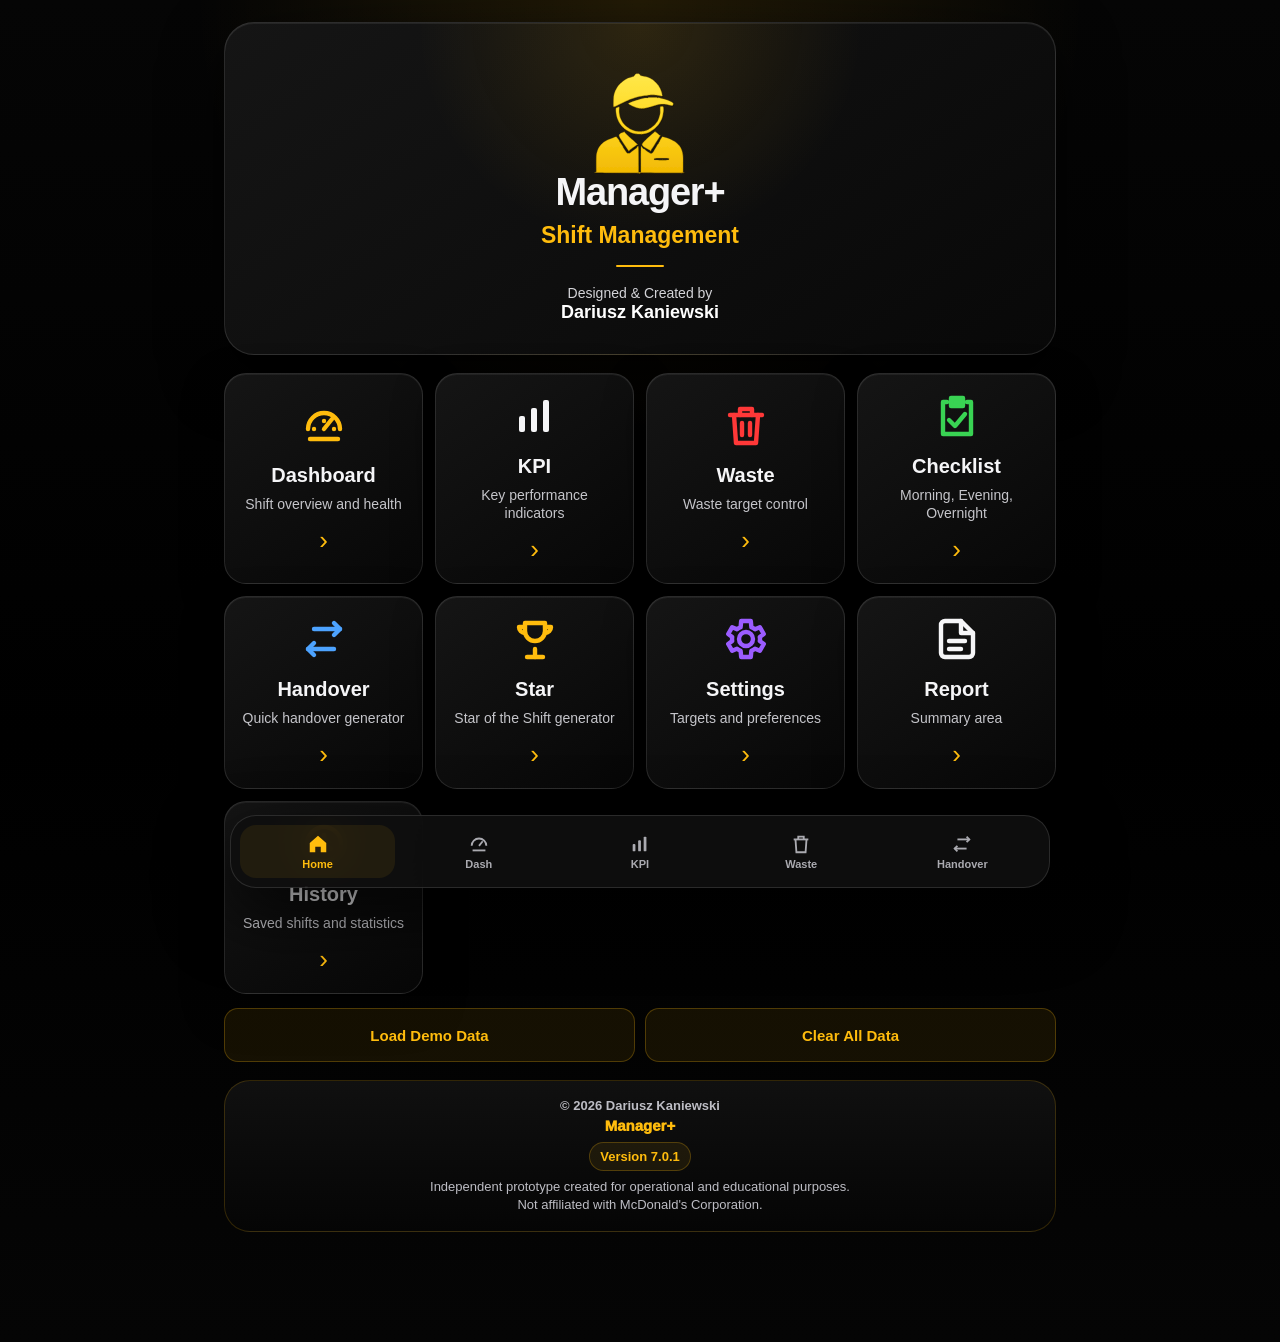
==== index.html @ 77a4e868 "Syntax fixed" ====
<!DOCTYPE html>
<html lang="en">
<head>
<meta charset="UTF-8">
<meta name="viewport" content="width=device-width, initial-scale=1.0, viewport-fit=cover">
<title>Manager+</title>
<style>
:root{
  --bg:#000; --card:#101010; --card2:#171717; --line:#2b2b2e; --text:#f5f5f7; --muted:#aaaab0;
  --yellow:#ffbc0d; --yellow2:#ffd95a; --green:#39d353; --red:#ff3838; --blue:#4da3ff; --purple:#9b5cff; --orange:#ff9f0a;
}
*{box-sizing:border-box}
html{-webkit-text-size-adjust:100%;background:#000}
body{margin:0;color:var(--text);background:radial-gradient(circle at top,rgba(255,188,13,.12),transparent 30%),linear-gradient(180deg,#050505,#000 55%,#050505);font-family:-apple-system,BlinkMacSystemFont,"SF Pro Display","Segoe UI",Arial,sans-serif}
input.navRadio{display:none}
.app{max-width:860px;margin:0 auto;min-height:100vh;padding:14px 14px 110px}
.hero{text-align:center;border:1px solid rgba(255,255,255,.12);background:radial-gradient(circle at top,rgba(255,188,13,.12),transparent 42%),linear-gradient(145deg,#151515,#080808);border-radius:30px;padding:34px 18px 30px;margin:8px 0 18px;box-shadow:0 22px 60px rgba(0,0,0,.72),inset 0 1px 0 rgba(255,255,255,.07)}
.logo{width:132px;height:104px;margin:0 auto 22px;color:var(--yellow);filter:drop-shadow(0 0 30px rgba(255,188,13,.34))}
.logo svg{width:100%;height:100%;display:block}
h1{font-size:38px;line-height:1.02;letter-spacing:-1.2px;margin:0 0 10px}
.subtitle{color:var(--yellow);font-size:23px;font-weight:850;margin-bottom:16px}
.divider{width:48px;height:2px;background:var(--yellow);border-radius:99px;margin:0 auto 18px}
.byline{color:#d4d4d8;font-size:14px;line-height:1.45}.byline strong{display:block;font-size:18px;color:#fff;margin-top:3px}
.tiles{display:grid;grid-template-columns:repeat(2,1fr);gap:12px}
.tile{border:1px solid rgba(255,255,255,.12);background:linear-gradient(145deg,#151515,#070707);border-radius:22px;padding:18px 14px;min-height:160px;display:flex;flex-direction:column;align-items:center;text-align:center;justify-content:center;box-shadow:0 16px 38px rgba(0,0,0,.55),inset 0 1px 0 rgba(255,255,255,.06);cursor:pointer;user-select:none;-webkit-tap-highlight-color:transparent}
.tile:active{transform:scale(.98)}.tile svg{width:48px;height:48px;margin-bottom:15px}.tile h2{margin:0 0 8px;font-size:20px}.tile p{margin:0;color:#c5c5ca;font-size:14px;line-height:1.3}.arrow{color:var(--yellow);font-size:26px;margin-top:12px}
.yellow{color:var(--yellow)}.green{color:var(--green)}.red{color:var(--red)}.blue{color:var(--blue)}.purple{color:var(--purple)}.white{color:#f5f5f7}.orange{color:var(--orange)}
.screen{display:none}.screenCard{border:1px solid rgba(255,255,255,.12);background:linear-gradient(180deg,#101010,#070707);border-radius:26px;padding:18px;box-shadow:0 18px 46px rgba(0,0,0,.58),inset 0 1px 0 rgba(255,255,255,.05);margin-bottom:16px}
.screenTitle{display:flex;align-items:center;gap:12px;margin-bottom:14px}.screenTitle svg{width:32px;height:32px}.screenTitle h2{margin:0;font-size:24px}.backLabel{display:inline-flex;align-items:center;gap:8px;color:var(--yellow);font-weight:900;margin-bottom:14px;cursor:pointer}
.grid{display:grid;grid-template-columns:1fr;gap:10px}
label.fieldLabel{display:block;color:#d7d7dc;font-size:13px;font-weight:750;margin:12px 0 6px}
input[type="text"],input[type="date"],input[type="number"],select,textarea{width:100%;border-radius:15px;border:1px solid #2c2c30;background:#050505;color:#fff;padding:13px;font-size:16px}
textarea{min-height:96px;resize:vertical}
.generateBtn:active,.resetBtn:active{transform:scale(.97);filter:brightness(1.35)}
.generateBtn,.resetBtn{margin-top:12px;border:1px solid rgba(255,188,13,.25);background:rgba(255,188,13,.08);color:var(--yellow);border-radius:14px;padding:12px 14px;font-weight:900;width:100%;font-size:15px}
.kpiBox{display:flex;justify-content:space-between;align-items:center;gap:10px;background:#080808;border:1px solid #28282b;border-radius:16px;padding:13px;margin-top:10px}
.badge{padding:7px 10px;border-radius:999px;font-size:11px;font-weight:900;white-space:nowrap;color:var(--yellow);background:rgba(255,188,13,.09);border:1px solid rgba(255,188,13,.18)}
.statusOK{color:var(--green);background:rgba(57,211,83,.12);border-color:rgba(57,211,83,.25)}
.statusWarn{color:var(--yellow);background:rgba(255,188,13,.10);border-color:rgba(255,188,13,.25)}
.statusBad{color:var(--red);background:rgba(255,56,56,.10);border-color:rgba(255,56,56,.25)}
.healthScore,.progressCard{margin:14px 0;padding:18px;border-radius:22px;background:linear-gradient(145deg,#171717,#070707);border:1px solid rgba(255,188,13,.20);text-align:center}
.healthScore .score,.progressPercent{font-size:44px;font-weight:950;color:var(--yellow);line-height:1}
.healthScore .label{font-size:18px;font-weight:900;margin-top:6px}
.healthGrid{display:grid;grid-template-columns:1fr;gap:8px;margin-top:12px}
.healthItem{display:flex;justify-content:space-between;align-items:center;gap:10px;background:#080808;border:1px solid #28282b;border-radius:16px;padding:12px}
.coachBox,.missingList{margin-top:14px;background:#080808;border:1px solid #28282b;border-radius:18px;padding:14px;color:#d7d7dc;line-height:1.45;white-space:pre-wrap}
.progressBar{height:14px;background:#080808;border:1px solid #28282b;border-radius:999px;overflow:hidden;margin:14px 0}.progressFill{height:100%;width:0%;background:linear-gradient(90deg,var(--yellow),var(--yellow2));border-radius:999px;transition:width .25s}
.taskGroup{margin-top:14px;padding-top:8px;border-top:1px solid #232326}.taskGroup h3{margin:10px 0 8px;font-size:17px;color:var(--yellow)}
.taskCheck{display:flex;align-items:center;gap:10px;background:#080808;border:1px solid #28282b;border-radius:14px;padding:11px;margin:8px 0;color:#fff}.taskCheck input{width:auto;accent-color:var(--yellow);transform:scale(1.08)}
.stationBox{display:grid;grid-template-columns:repeat(2,1fr);gap:8px;margin-top:8px}.check{display:flex;align-items:center;gap:8px;background:#080808;border:1px solid #28282b;border-radius:14px;padding:10px;margin:0;color:#fff;font-size:14px}.check input{width:auto;accent-color:var(--yellow)}
.homeControls{
  margin:14px 0 18px;
  display:grid;
  grid-template-columns:1fr 1fr;
  gap:10px;
}
.homeControls .resetBtn,
.homeControls .generateBtn{
  margin-top:0;
}
@media(max-width:430px){
  .homeControls{grid-template-columns:1fr}
}
.footer{margin-top:18px;padding:20px 16px;border:1px solid rgba(255,188,13,.18);border-radius:26px;background:linear-gradient(180deg,#101010,#050505);color:#bdbdc4;text-align:center;font-size:13px;line-height:1.45}.footer .brand{color:var(--yellow);font-weight:900}.prototype{display:inline-block;margin:8px 0;padding:6px 11px;border-radius:999px;background:rgba(255,188,13,.08);border:1px solid rgba(255,188,13,.24);color:var(--yellow);font-weight:900}
.bottomNav{position:fixed;left:50%;bottom:12px;transform:translateX(-50%);width:min(820px,calc(100% - 20px));background:rgba(15,15,15,.9);border:1px solid rgba(255,255,255,.12);border-radius:26px;padding:9px;backdrop-filter:blur(18px);-webkit-backdrop-filter:blur(18px);box-shadow:0 24px 70px rgba(0,0,0,.75);display:grid;grid-template-columns:repeat(5,1fr);gap:6px;z-index:50}
.navItem{text-align:center;color:#aaaab0;font-size:11px;font-weight:800;border-radius:16px;padding:8px 4px;cursor:pointer;-webkit-tap-highlight-color:transparent}.navItem svg{width:22px;height:22px;display:block;margin:0 auto 3px}
#home:checked ~ .app #homeScreen,#dash:checked ~ .app #dashboardScreen,#kpi:checked ~ .app #kpiScreen,#waste:checked ~ .app #wasteScreen,#checklist:checked ~ .app #checklistScreen,#handover:checked ~ .app #handoverScreen,#star:checked ~ .app #starScreen,#settings:checked ~ .app #settingsScreen,#report:checked ~ .app #reportScreen,#history:checked ~ .app #historyScreen{display:block}
#home:checked ~ .bottomNav label[for="home"],#dash:checked ~ .bottomNav label[for="dash"],#kpi:checked ~ .bottomNav label[for="kpi"],#waste:checked ~ .bottomNav label[for="waste"],#handover:checked ~ .bottomNav label[for="handover"]{color:var(--yellow);background:rgba(255,188,13,.08)}
@media(min-width:680px){.tiles{grid-template-columns:repeat(4,1fr)}.grid{grid-template-columns:repeat(2,1fr)}}
@media(max-width:430px){h1{font-size:34px}.logo{width:118px;height:94px}.subtitle{font-size:21px}.tile{min-height:154px}.stationBox{grid-template-columns:1fr}}

.homeControls{
  position:relative;
  z-index:9999;
  pointer-events:auto;
}
.homeControls button{
  position:relative;
  z-index:10000;
  pointer-events:auto;
  min-height:54px;
  touch-action:manipulation;
  -webkit-tap-highlight-color:rgba(255,188,13,.25);
  user-select:none;
  -webkit-user-select:none;
}
.touchFlash{
  transform:scale(.96)!important;
  filter:brightness(1.55)!important;
}


/* Manager+ v7.0.1 polish */
.footer .brand{
  display:inline-block;
  margin-top:4px;
  font-size:15px;
  color:var(--yellow);
  font-weight:950;
}
#shift_date{
  max-width:100%;
  min-width:0;
  width:100%;
  -webkit-appearance:none;
  appearance:none;
  letter-spacing:.2px;
}


/* Manager+ home logo: sharp iPhone/Safari version */
.logo.managerLogo{
  width:218px;
  height:136px;
  margin:0 auto -20px;
  color:var(--yellow);
  filter:none !important;
  -webkit-filter:none !important;
  overflow:visible;
}
.logo.managerLogo img{
  width:100%;
  height:100%;
  display:block;
  object-fit:contain;
  transform:none !important;
  -webkit-transform:none !important;
  filter:none !important;
  -webkit-filter:none !important;
  image-rendering:auto;
}
@media(max-width:430px){
  .logo.managerLogo{
    width:198px;
    height:124px;
    margin-bottom:-18px;
  }
}


/* Manager+ footer/byline spacing fix - only visual spacing changes */
.byline{
  line-height:1.18;
}
.byline strong{
  margin-top:1px;
}
.footer{
  padding:16px 16px 18px;
  line-height:1.32;
}
.footer .brand{
  margin-top:2px;
  margin-bottom:0;
}
.prototype{
  margin:6px 0 7px;
  padding:5px 10px;
}


.toastMsg{
position:fixed;left:50%;bottom:95px;transform:translateX(-50%);
background:linear-gradient(180deg,#151515,#080808);
border:1px solid rgba(255,188,13,.25);
color:#fff;padding:12px 18px;border-radius:14px;
z-index:99999;font-weight:800;
box-shadow:0 18px 40px rgba(0,0,0,.6);
opacity:0;transition:.25s;
pointer-events:none;
}
.toastMsg.show{opacity:1}


/* Manager+ v6.0 configurable restaurant profile and checklist tasks */
.settingsSection{
  margin-top:16px;
  padding-top:12px;
  border-top:1px solid #232326;
}
.settingsSection h3{
  margin:8px 0 12px;
  color:var(--yellow);
  font-size:18px;
}
.taskEditorGroup{
  margin-top:14px;
  background:#080808;
  border:1px solid #28282b;
  border-radius:18px;
  padding:14px;
}
.taskEditorGroup h4{
  margin:0 0 10px;
  color:#fff;
  font-size:16px;
}
.customTaskRow{
  display:flex;
  align-items:center;
  justify-content:space-between;
  gap:10px;
  padding:9px 0;
  border-bottom:1px solid #202024;
  color:#d7d7dc;
  font-size:14px;
}
.customTaskRow:last-child{
  border-bottom:0;
}
.deleteTaskBtn{
  width:auto;
  margin:0;
  padding:7px 10px;
  border-radius:10px;
  border:1px solid rgba(255,56,56,.25);
  background:rgba(255,56,56,.08);
  color:var(--red);
  font-weight:900;
  font-size:12px;
}
.addTaskBox{
  display:grid;
  grid-template-columns:1fr auto;
  gap:8px;
  margin-top:10px;
}
.addTaskBox input{
  min-width:0;
}
.addTaskBox button{
  width:auto;
  margin-top:0;
  white-space:nowrap;
}
@media(max-width:430px){
  .addTaskBox{grid-template-columns:1fr}
  .addTaskBox button{width:100%}
}


/* Manager+ v7.0 History module */
.historyStats{display:grid;grid-template-columns:repeat(2,1fr);gap:10px;margin:12px 0 14px}
.historyStat{background:#080808;border:1px solid #28282b;border-radius:16px;padding:13px}
.historyStat small{display:block;color:var(--muted);font-size:12px;font-weight:800;margin-bottom:5px}
.historyStat strong{color:var(--yellow);font-size:22px;line-height:1}
.historyRecord{background:#080808;border:1px solid #28282b;border-radius:18px;padding:14px;margin:10px 0}
.historyRecordTitle{font-weight:950;color:#fff}
.historyRecordMeta{color:var(--muted);font-size:13px;line-height:1.35;margin-top:4px}
.historyActions{display:grid;grid-template-columns:1fr 1fr;gap:8px;margin-top:10px}
.historyActions button{margin-top:0}
.historyReportBox{margin-top:10px;display:none}
.historyReportBox textarea{min-height:280px}
@media(max-width:430px){.historyStats{grid-template-columns:1fr}.historyActions{grid-template-columns:1fr}}

</style>

<link rel="manifest" href="manifest.json">
<link rel="apple-touch-icon" href="apple-touch-icon.png">
<link rel="icon" type="image/png" sizes="32x32" href="favicon-32x32.png">
<link rel="icon" type="image/png" sizes="16x16" href="favicon-16x16.png">
<link rel="shortcut icon" href="favicon.ico">

<meta name="theme-color" content="#000000">
<meta name="apple-mobile-web-app-capable" content="yes">
<meta name="apple-mobile-web-app-status-bar-style" content="black-translucent">
<meta name="apple-mobile-web-app-title" content="Manager+">
<meta name="application-name" content="Manager+">
<meta name="msapplication-TileColor" content="#000000">
<meta name="msapplication-TileImage" content="icon-192.png">

</head>
<body>
<input class="navRadio" type="radio" name="screen" id="home" checked>
<input class="navRadio" type="radio" name="screen" id="dash">
<input class="navRadio" type="radio" name="screen" id="kpi">
<input class="navRadio" type="radio" name="screen" id="waste">
<input class="navRadio" type="radio" name="screen" id="checklist">
<input class="navRadio" type="radio" name="screen" id="handover">
<input class="navRadio" type="radio" name="screen" id="star">
<input class="navRadio" type="radio" name="screen" id="settings">
<input class="navRadio" type="radio" name="screen" id="report">
<input class="navRadio" type="radio" name="screen" id="history">

<div class="app">
<section id="homeScreen" class="screen">
<header class="hero">
<div class="logo managerLogo">
  <img src="manager-icon.svg?v=5" alt="Manager+ icon">
</div>
<h1>Manager+</h1><div class="subtitle">Shift Management</div><div class="divider"></div><div class="byline">Designed & Created by <strong>Dariusz Kaniewski</strong></div>
</header>
<main class="tiles">
<label class="tile" for="dash"><svg class="yellow" viewBox="0 0 24 24" fill="none" stroke="currentColor" stroke-width="2.2" stroke-linecap="round" stroke-linejoin="round"><path d="M4 14a8 8 0 0 1 16 0"/><path d="M12 14l4-5"/><path d="M5 19h14"/><path d="M7 14h.01"/><path d="M12 10h.01"/><path d="M17 14h.01"/></svg><h2>Dashboard</h2><p>Shift overview and health</p><div class="arrow">›</div></label>
<label class="tile" for="kpi"><svg class="white" viewBox="0 0 24 24" fill="currentColor"><rect x="4" y="12" width="3" height="8" rx="1"/><rect x="10" y="8" width="3" height="12" rx="1"/><rect x="16" y="4" width="3" height="16" rx="1"/></svg><h2>KPI</h2><p>Key performance indicators</p><div class="arrow">›</div></label>
<label class="tile" for="waste"><svg class="red" viewBox="0 0 24 24" fill="none" stroke="currentColor" stroke-width="2.2" stroke-linecap="round" stroke-linejoin="round"><path d="M4 7h16"/><path d="M10 11v6"/><path d="M14 11v6"/><path d="M6 7l1 14h10l1-14"/><path d="M9 7V4h6v3"/></svg><h2>Waste</h2><p>Waste target control</p><div class="arrow">›</div></label>
<label class="tile" for="checklist"><svg class="green" viewBox="0 0 24 24" fill="none" stroke="currentColor" stroke-width="2.2" stroke-linecap="round" stroke-linejoin="round"><path d="M9 5h6"/><path d="M9 3h6v4H9z"/><path d="M7 5H5v16h14V5h-2"/><path d="M8 14l3 3 5-6"/></svg><h2>Checklist</h2><p>Morning, Evening, Overnight</p><div class="arrow">›</div></label>
<label class="tile" for="handover"><svg class="blue" viewBox="0 0 24 24" fill="none" stroke="currentColor" stroke-width="2.2" stroke-linecap="round" stroke-linejoin="round"><path d="M7 7h13"/><path d="M17 4l3 3-3 3"/><path d="M17 17H4"/><path d="M7 14l-3 3 3 3"/></svg><h2>Handover</h2><p>Quick handover generator</p><div class="arrow">›</div></label>
<label class="tile" for="star"><svg class="yellow" viewBox="0 0 24 24" fill="none" stroke="currentColor" stroke-width="2.2" stroke-linecap="round" stroke-linejoin="round"><path d="M8 21h8"/><path d="M12 17v4"/><path d="M7 4h10v4a5 5 0 0 1-10 0z"/><path d="M7 6H4a3 3 0 0 0 3 3"/><path d="M17 6h3a3 3 0 0 1-3 3"/></svg><h2>Star</h2><p>Star of the Shift generator</p><div class="arrow">›</div></label>
<label class="tile" for="settings"><svg class="purple" viewBox="0 0 24 24" fill="none" stroke="currentColor" stroke-width="2.2" stroke-linecap="round" stroke-linejoin="round"><circle cx="12" cy="12" r="3.5"/><path d="M19 12a7 7 0 0 0-.1-1l2-1.5-2-3.4-2.4 1a7 7 0 0 0-1.8-1L14.4 3h-4.8l-.3 3.1a7 7 0 0 0-1.8 1l-2.4-1-2 3.4 2 1.5a7 7 0 0 0 0 2l-2 1.5 2 3.4 2.4-1a7 7 0 0 0 1.8 1l.3 3.1h4.8l.3-3.1a7 7 0 0 0 1.8-1l2.4 1 2-3.4-2-1.5c.1-.3.1-.7.1-1z"/></svg><h2>Settings</h2><p>Targets and preferences</p><div class="arrow">›</div></label>
<label class="tile" for="report"><svg class="white" viewBox="0 0 24 24" fill="none" stroke="currentColor" stroke-width="2.2" stroke-linecap="round" stroke-linejoin="round"><path d="M14 3H6a2 2 0 0 0-2 2v14a2 2 0 0 0 2 2h12a2 2 0 0 0 2-2V9z"/><path d="M14 3v6h6"/><path d="M8 13h8"/><path d="M8 17h6"/></svg><h2>Report</h2><p>Summary area</p><div class="arrow">›</div></label><label class="tile" for="history"><svg class="orange" viewBox="0 0 24 24" fill="none" stroke="currentColor" stroke-width="2.2" stroke-linecap="round" stroke-linejoin="round"><circle cx="12" cy="12" r="8.5"/><path d="M12 7.5v5l3.5 2"/></svg><h2>History</h2><p>Saved shifts and statistics</p><div class="arrow">›</div></label>
</main>
<div class="homeControls">
  <button id="btnLoadDemo" class="generateBtn" type="button" onclick="amTouchLoadDemo(this)" ontouchend="amTouchLoadDemo(this); return false;">Load Demo Data</button>
  <button id="btnClearData" class="resetBtn" type="button" onclick="amTouchClearData(this)" ontouchend="amTouchClearData(this); return false;">Clear All Data</button>
</div>
<div id="homeActionStatus" class="coachBox" style="display:none;margin-top:0"></div>
<footer class="footer">
<strong>© 2026 Dariusz Kaniewski</strong><br>
<span class="brand">Manager+</span><br>
<span class="prototype">Version 7.0.1</span><br>
Independent prototype created for operational and educational purposes.<br>
Not affiliated with McDonald's Corporation.
</footer>
</section>

<section id="dashboardScreen" class="screen"><label class="backLabel" for="home">‹ Home</label><div class="screenCard"><div class="screenTitle"><svg class="yellow" viewBox="0 0 24 24" fill="none" stroke="currentColor" stroke-width="2.2" stroke-linecap="round" stroke-linejoin="round"><path d="M4 14a8 8 0 0 1 16 0"/><path d="M12 14l4-5"/><path d="M5 19h14"/><path d="M7 14h.01"/><path d="M12 10h.01"/><path d="M17 14h.01"/></svg><h2>Dashboard</h2></div><div class="grid"><div><label class="fieldLabel">Date</label><input id="shift_date" type="text" placeholder="dd/mm/yyyy" inputmode="numeric" maxlength="10" autocomplete="off"></div><div><label class="fieldLabel">Manager</label><input id="manager_name" type="text" placeholder="Manager name"></div><div><label class="fieldLabel">Shift</label><select id="shift_type"><option>Morning</option><option>Evening</option><option selected>Overnight</option></select></div></div><button class="generateBtn" onclick="calculateKPIHealth()" type="button">Calculate Shift Health</button><div id="shift_health_output" class="healthScore"><div class="score">--</div><div class="label">Enter KPI data and calculate</div></div><div id="kpi_health_grid" class="healthGrid"></div><div id="kpi_coach_output" class="coachBox">KPI coaching tips will appear here after calculation.</div>
<div id="shift_score_card" class="healthScore">
<div class="score">--</div>
<div class="label">Shift Score</div>
</div>
<div id="ai_coach_card" class="coachBox">Smart AI Coach recommendations will appear here after calculating Shift Health.</div>
</div></section>

<section id="kpiScreen" class="screen"><label class="backLabel" for="home">‹ Home</label><div class="screenCard"><div class="screenTitle"><svg class="white" viewBox="0 0 24 24" fill="currentColor"><rect x="4" y="12" width="3" height="8" rx="1"/><rect x="10" y="8" width="3" height="12" rx="1"/><rect x="16" y="4" width="3" height="16" rx="1"/></svg><h2>KPI</h2></div><div class="grid"><div><label class="fieldLabel">Sales €</label><input id="sales" type="number" step="0.01"></div><div><label class="fieldLabel">Guests</label><input id="guests" type="number"></div><div><label class="fieldLabel">OEPE sec / target 110</label><input id="oepe" type="number"></div><div><label class="fieldLabel">KVS sec / target 55</label><input id="kvs" type="number"></div><div><label class="fieldLabel">R2P sec / target 80</label><input id="r2p" type="number"></div><div><label class="fieldLabel">McDelivery sec / target 150</label><input id="mcdelivery" type="number"></div><div><label class="fieldLabel">Labour %</label><input id="labour" type="number" step="0.01"></div><div><label class="fieldLabel">CSAT %</label><input id="csat" type="number" step="0.01"></div></div></div></section>

<section id="wasteScreen" class="screen"><label class="backLabel" for="home">‹ Home</label><div class="screenCard"><div class="screenTitle"><svg class="red" viewBox="0 0 24 24" fill="none" stroke="currentColor" stroke-width="2.2" stroke-linecap="round" stroke-linejoin="round"><path d="M4 7h16"/><path d="M10 11v6"/><path d="M14 11v6"/><path d="M6 7l1 14h10l1-14"/><path d="M9 7V4h6v3"/></svg><h2>Waste</h2></div><div class="grid"><div><label class="fieldLabel">Raw Waste % / target 0.25%</label><input id="raw_waste" type="number" step="0.01"></div><div><label class="fieldLabel">Full Waste % / target 0.20%</label><input id="full_waste" type="number" step="0.01"></div><div><label class="fieldLabel">Promo % / target 0.05%</label><input id="promo_waste" type="number" step="0.01"></div><div><label class="fieldLabel">Crew Meals % / target 0.50%</label><input id="crew_meals" type="number" step="0.01"></div><div><label class="fieldLabel">Non-Recipe % / target 0.90%</label><input id="non_recipe" type="number" step="0.01"></div></div></div></section>

<section id="checklistScreen" class="screen"><label class="backLabel" for="home">‹ Home</label><div class="screenCard"><div class="screenTitle"><svg class="green" viewBox="0 0 24 24" fill="none" stroke="currentColor" stroke-width="2.2" stroke-linecap="round" stroke-linejoin="round"><path d="M9 5h6"/><path d="M9 3h6v4H9z"/><path d="M7 5H5v16h14V5h-2"/><path d="M8 14l3 3 5-6"/></svg><h2>Shift Checklist</h2></div><h3 id="checklist_dynamic_title" style="color:var(--yellow);margin:8px 0 12px">Overnight Checklist</h3><input type="hidden" id="checklist_shift" value="Overnight"><div class="progressCard"><div class="progressPercent" id="checklist_percent">0%</div><div id="checklist_title">Shift Completion</div><div class="progressBar"><div class="progressFill" id="checklist_fill"></div></div><small id="checklist_count">0 / 0 tasks completed</small></div><div id="dynamic_checklist"></div><div class="missingList" id="checklist_missing">Missing tasks will appear here.</div></div></section>

<section id="handoverScreen" class="screen"><label class="backLabel" for="home">‹ Home</label><div class="screenCard"><div class="screenTitle"><svg class="blue" viewBox="0 0 24 24" fill="none" stroke="currentColor" stroke-width="2.2" stroke-linecap="round" stroke-linejoin="round"><path d="M7 7h13"/><path d="M17 4l3 3-3 3"/><path d="M17 17H4"/><path d="M7 14l-3 3 3 3"/></svg><h2>Quick Handover</h2></div>
<label class="fieldLabel">Shift Handover Items</label>
<p style="color:var(--muted);line-height:1.45;margin-top:0">These items come from the current shift checklist and your Settings configuration.</p>
<div id="dynamic_handover_items" class="stationBox"></div>
<label class="fieldLabel">Optional Notes</label><textarea id="handover_optional" placeholder="Optional notes"></textarea>
<button class="generateBtn" onclick="generateHandover()">Generate Quick Handover</button>
<button class="generateBtn" onclick="copyTextarea('handover_output')">Copy Handover</button>
<label class="fieldLabel">Generated Handover</label><textarea id="handover_output" placeholder="Generated handover will appear here."></textarea></div></section>

<section id="starScreen" class="screen"><label class="backLabel" for="home">‹ Home</label><div class="screenCard"><div class="screenTitle"><svg class="yellow" viewBox="0 0 24 24" fill="none" stroke="currentColor" stroke-width="2.2" stroke-linecap="round" stroke-linejoin="round"><path d="M8 21h8"/><path d="M12 17v4"/><path d="M7 4h10v4a5 5 0 0 1-10 0z"/><path d="M7 6H4a3 3 0 0 0 3 3"/><path d="M17 6h3a3 3 0 0 1-3 3"/></svg><h2>Star of the Shift</h2></div><div class="grid"><div><label class="fieldLabel">Name</label><input id="star_name" type="text" placeholder="e.g. Troy"></div><div><label class="fieldLabel">Tone</label><select id="star_tone"><option>Professional</option><option>Warm</option><option>Short</option><option>Very positive</option></select></div><div><label class="fieldLabel">Shift Type</label><select id="star_shift_type"><option>Overnight</option><option>Morning</option><option>Breakfast</option><option>Day Shift</option><option>Evening</option></select></div><div><label class="fieldLabel">Feedback Length</label><select id="star_length"><option>Standard</option><option>Short</option><option>Detailed</option></select></div></div><label class="fieldLabel">Stations / Areas</label><div class="stationBox"><label class="check"><input id="st_kitchen" type="checkbox"> Kitchen</label><label class="check"><input id="st_dt1" type="checkbox"> DT Window 1</label><label class="check"><input id="st_dt2" type="checkbox"> DT Window 2</label><label class="check"><input id="st_mcdelivery" type="checkbox"> McDelivery</label><label class="check"><input id="st_lobby" type="checkbox"> Lobby</label><label class="check"><input id="st_beverage" type="checkbox"> Beverage</label><label class="check"><input id="st_stock" type="checkbox"> Stock Up</label><label class="check"><input id="st_breakfast" type="checkbox"> Breakfast</label></div><label class="fieldLabel">Strengths</label><div class="stationBox"><label class="check"><input id="str_teamwork" type="checkbox"> Teamwork</label><label class="check"><input id="str_cleanliness" type="checkbox"> Cleanliness</label><label class="check"><input id="str_speed" type="checkbox"> Speed</label><label class="check"><input id="str_customer" type="checkbox"> Customer Service</label><label class="check"><input id="str_stock" type="checkbox"> Stock Up</label><label class="check"><input id="str_initiative" type="checkbox"> Initiative</label></div><label class="fieldLabel">What did they do well?</label><textarea id="star_notes" placeholder="Optional notes"></textarea><button class="generateBtn" onclick="generateStarFeedback()">Generate Star of the Shift</button><button class="generateBtn" onclick="copyTextarea('star_output')">Copy Star of the Shift</button><label class="fieldLabel">Generated text</label><textarea id="star_output" placeholder="Generated feedback will appear here."></textarea></div></section>

<section id="settingsScreen" class="screen"><label class="backLabel" for="home">‹ Home</label><div class="screenCard"><div class="screenTitle"><svg class="purple" viewBox="0 0 24 24" fill="none" stroke="currentColor" stroke-width="2.2" stroke-linecap="round" stroke-linejoin="round"><circle cx="12" cy="12" r="3.5"/><path d="M19 12a7 7 0 0 0-.1-1l2-1.5-2-3.4-2.4 1a7 7 0 0 0-1.8-1L14.4 3h-4.8l-.3 3.1a7 7 0 0 0-1.8 1l-2.4-1-2 3.4 2 1.5a7 7 0 0 0 0 2l-2 1.5 2 3.4 2.4-1a7 7 0 0 0 1.8 1l.3 3.1h4.8l.3-3.1a7 7 0 0 0 1.8-1l2.4 1 2-3.4-2-1.5c.1-.3.1-.7.1-1z"/></svg><h2>Settings</h2></div>

<div class="settingsSection">
<h3>Restaurant Profile</h3>
<div class="grid">
<div><label class="fieldLabel">Restaurant Name</label><input id="restaurant_name" type="text" placeholder="e.g. Kylemore Road"></div>
<div><label class="fieldLabel">Default Manager Name</label><input id="default_manager_name" type="text" placeholder="e.g. Dariusz Kaniewski"></div>
</div>
</div>

<div class="settingsSection">
<h3>KPI Targets</h3>
<div class="grid"><div><label class="fieldLabel">OEPE target sec</label><input id="target_oepe" type="number" value="110"></div><div><label class="fieldLabel">KVS target sec</label><input id="target_kvs" type="number" value="55"></div><div><label class="fieldLabel">R2P target sec</label><input id="target_r2p" type="number" value="80"></div><div><label class="fieldLabel">McDelivery target sec</label><input id="target_mcdelivery" type="number" value="150"></div><div><label class="fieldLabel">Raw Waste target %</label><input id="target_raw" type="number" step="0.01" value="0.25"></div><div><label class="fieldLabel">Full Waste target %</label><input id="target_full" type="number" step="0.01" value="0.20"></div><div><label class="fieldLabel">Crew Meals target %</label><input id="target_crew" type="number" step="0.01" value="0.50"></div><div><label class="fieldLabel">Non-Recipe target %</label><input id="target_nonrecipe" type="number" step="0.01" value="0.90"></div></div>
</div>

<div class="settingsSection">
<h3>Shift Tasks</h3>
<p style="color:var(--muted);line-height:1.45;margin-top:0">Add or delete checklist tasks for Morning, Evening and Overnight. These tasks are used directly in the Checklist screen.</p>
<div id="shift_task_editor"></div>
<button class="resetBtn" type="button" onclick="restoreDefaultShiftTasks()">Restore Default Tasks</button>
<button class="generateBtn" type="button" onclick="saveManagerPlusConfiguration()">Save Configuration</button>
<button class="generateBtn" type="button" onclick="exportManagerPlusConfiguration()">Save Configuration to File</button>
<button class="generateBtn" type="button" onclick="document.getElementById('managerplus_config_file').click()">Load Configuration from File</button>
<input id="managerplus_config_file" type="file" accept="application/json,.json" style="display:none" onchange="importManagerPlusConfigurationFile(event)">
</div>

</div></section>

<section id="reportScreen" class="screen"><label class="backLabel" for="home">‹ Home</label><div class="screenCard"><div class="screenTitle"><svg class="white" viewBox="0 0 24 24" fill="none" stroke="currentColor" stroke-width="2.2" stroke-linecap="round" stroke-linejoin="round"><path d="M14 3H6a2 2 0 0 0-2 2v14a2 2 0 0 0 2 2h12a2 2 0 0 0 2-2V9z"/><path d="M14 3v6h6"/><path d="M8 13h8"/><path d="M8 17h6"/></svg><h2>Full Shift Report</h2></div>
<p style="color:var(--muted);line-height:1.45">Generate a full shift summary from Dashboard, KPI, Waste, Checklist, Handover and Star of the Shift.</p>
<button class="generateBtn" onclick="generateFullShiftReport()">Generate Full Shift Report</button>
<button class="generateBtn" onclick="saveShiftToHistory()">Save Shift to History</button>
<button class="generateBtn" onclick="copyFullShiftReport()">Copy Report</button>
<label class="fieldLabel">Generated Report</label>
<textarea id="full_shift_report" style="min-height:360px" placeholder="Generated report will appear here."></textarea>
</div></section>

<section id="historyScreen" class="screen"><label class="backLabel" for="home">‹ Home</label><div class="screenCard"><div class="screenTitle"><svg class="orange" viewBox="0 0 24 24" fill="none" stroke="currentColor" stroke-width="2.2" stroke-linecap="round" stroke-linejoin="round"><circle cx="12" cy="12" r="8.5"/><path d="M12 7.5v5l3.5 2"/></svg><h2>History</h2></div><p style="color:var(--muted);line-height:1.45">Save completed shifts, review previous reports and compare basic performance over time.</p><div id="history_stats" class="historyStats"></div><button class="generateBtn" type="button" onclick="saveShiftToHistory()">Save Current Shift</button><button class="generateBtn" type="button" onclick="exportHistoryToFile()">Export History to File</button><button class="generateBtn" type="button" onclick="document.getElementById('managerplus_history_file').click()">Load History from File</button><input id="managerplus_history_file" type="file" accept="application/json,.json" style="display:none" onchange="importHistoryFromFile(event)"><button class="resetBtn" type="button" onclick="clearShiftHistory()">Clear History</button><label class="fieldLabel">Saved Shifts</label><div id="history_list" class="coachBox">No saved shifts yet.</div></div></section>
</div>

<nav class="bottomNav"><label class="navItem" for="home"><svg viewBox="0 0 24 24" fill="currentColor"><path d="M3 11l9-8 9 8v10h-6v-6H9v6H3z"/></svg>Home</label><label class="navItem" for="dash"><svg viewBox="0 0 24 24" fill="none" stroke="currentColor" stroke-width="2"><path d="M4 14a8 8 0 0 1 16 0"/><path d="M12 14l4-5"/><path d="M5 19h14"/></svg>Dash</label><label class="navItem" for="kpi"><svg viewBox="0 0 24 24" fill="currentColor"><rect x="4" y="12" width="3" height="8" rx="1"/><rect x="10" y="8" width="3" height="12" rx="1"/><rect x="16" y="4" width="3" height="16" rx="1"/></svg>KPI</label><label class="navItem" for="waste"><svg viewBox="0 0 24 24" fill="none" stroke="currentColor" stroke-width="2"><path d="M4 7h16"/><path d="M6 7l1 14h10l1-14"/><path d="M9 7V4h6v3"/></svg>Waste</label><label class="navItem" for="handover"><svg viewBox="0 0 24 24" fill="none" stroke="currentColor" stroke-width="2"><path d="M7 7h13"/><path d="M17 4l3 3-3 3"/><path d="M17 17H4"/><path d="M7 14l-3 3 3 3"/></svg>Handover</label></nav>

<script>
const SAVE_KEY='assistant_manager_mcd_v40';
const checklistData={
  Morning:{
    "Opening / Breakfast":["Breakfast area ready","Coffee machine ready","Egg cooker ready","Muffins ready","Breakfast stock up complete"],
    "Food Safety":["Food Safety Walk complete","Temperature checks complete","Date dot check complete","Delivery checked"],
    "Service":["Lobby open and clean","Customer toilets checked","DT ready","Lunch transition planned"],
    "Handover":["Issues from overnight reviewed","Manager communication updated"]
  },
  Evening:{
    "Pre-Rush":["Dinner rush preparation complete","Break plan ready","Stock up complete","Deployment checked"],
    "Operations":["Waste monitored","DT flow checked","Kitchen positioning checked","McDelivery area organised"],
    "Cleaning":["Lobby cleaning plan complete","Customer toilets checked","Beverage area stocked","Fries station ready"],
    "Handover to Overnight":["Maintenance issues communicated","Waste notes communicated","Staffing notes communicated","Overnight priorities prepared"]
  },
  Overnight:{
    "Food Safety":["Food Safety Walk complete","Temperature checks complete","DFS complete","Waste entered","Date dot check complete"],
    "Equipment":["Coffee machine cleaned","Beverage area cleaned","Dishwasher checked","Ice machine checked","Grills / Fryers checked"],
    "Security & Cash":["Back door locked","DT windows locked","Safe count complete","Tills checked"],
    "Breakfast":["Breakfast prepared","Egg cooker ready","Muffins ready","Breakfast stock up complete"],
    "Close / Open":["Kiosks restarted","Lobby ready","Kitchen ready","Stock up complete","Shift handover complete"]
  }
};
function q(id){return document.getElementById(id)}
function safeId(s){return s.toLowerCase().replace(/[^a-z0-9]+/g,'_').replace(/^_|_$/g,'')}
function renderShiftChecklist(){
  const shift = q('shift_type')?.value || q('checklist_shift')?.value || 'Overnight';
  if(q('checklist_shift')) q('checklist_shift').value = shift;

  const box=q('dynamic_checklist');
  if(!box)return;

  let html='';
  const groups=checklistData[shift] || checklistData['Overnight'];

  Object.keys(groups).forEach(group=>{
    html += `<div class="taskGroup"><h3>${group}</h3>`;
    groups[group].forEach(task=>{
      const id='cl_'+safeId(shift+'_'+group+'_'+task);
      html += `<label class="taskCheck"><input id="${id}" type="checkbox" data-checklist-task="${task}"> ${task}</label>`;
    });
    html += '</div>';
  });

  box.innerHTML=html;
  loadData();

  document.querySelectorAll('input[data-checklist-task]').forEach(el=>{
    el.addEventListener('change',()=>{saveData();calculateChecklistCompletion();});
  });

  calculateChecklistCompletion();
}
function calculateChecklistCompletion(){
  const tasks=[...document.querySelectorAll('input[data-checklist-task]')];
  const done=tasks.filter(t=>t.checked).length;
  const total=tasks.length||1;
  const percent=Math.round(done/total*100);
  if(q('checklist_percent'))q('checklist_percent').textContent=percent+'%';
  if(q('checklist_fill'))q('checklist_fill').style.width=percent+'%';
  if(q('checklist_count'))q('checklist_count').textContent=done+' / '+total+' tasks completed';
  const shift=q('shift_type')?.value || q('checklist_shift')?.value || 'Shift';
  if(q('checklist_title'))q('checklist_title').textContent=shift+' Completion'; if(q('checklist_dynamic_title'))q('checklist_dynamic_title').textContent=shift+' Checklist';
  const missing=tasks.filter(t=>!t.checked).map(t=>t.getAttribute('data-checklist-task'));
  let msg=percent===100?'✅ '+shift+' checklist complete. Shift is ready for handover.':'Missing:\\n- '+missing.join('\\n- ');
  if(missing.includes('Waste entered'))msg+='\\n\\n⚠️ Warning: Waste has not been entered yet.';
  if(missing.includes('Breakfast prepared'))msg+='\\n⚠️ Warning: Breakfast preparation is not complete.';
  if(missing.includes('Food Safety Walk complete'))msg+='\\n⚠️ Warning: Food Safety Walk is not complete.';
  if(missing.includes('Back door locked'))msg+='\\n⚠️ Warning: Back Door lock check is missing.';
  if(missing.includes('Safe count complete'))msg+='\\n⚠️ Warning: Safe Count is not complete.';
  if(q('checklist_missing'))q('checklist_missing').textContent=msg;
}
function amNumber(id){const v=parseFloat(String(q(id)?.value||'').replace(',','.'));return isNaN(v)?null:v}
function amTarget(id,f){const v=amNumber(id);return v===null?f:v}
function calculateKPIHealth(){
  const targets={oepe:amTarget('target_oepe',110),kvs:amTarget('target_kvs',55),r2p:amTarget('target_r2p',80),mcdelivery:amTarget('target_mcdelivery',150),raw_waste:amTarget('target_raw',0.25),full_waste:amTarget('target_full',0.20),crew_meals:amTarget('target_crew',0.50),non_recipe:amTarget('target_nonrecipe',0.90)};
  const items=[['oepe','OEPE',' sec',targets.oepe],['kvs','KVS',' sec',targets.kvs],['r2p','R2P',' sec',targets.r2p],['mcdelivery','McDelivery',' sec',targets.mcdelivery],['raw_waste','Raw Waste','%',targets.raw_waste],['full_waste','Full Waste','%',targets.full_waste],['crew_meals','Crew Meals','%',targets.crew_meals],['non_recipe','Non-Recipe','%',targets.non_recipe]];
  let total=0,count=0,rows='',problems=[],warnings=[];
  items.forEach(([id,name,suffix,target])=>{
    const value=amNumber(id);let text='Missing',cls='',points=null;
    if(value!==null){count++; if(value<=target){text='OK';cls='statusOK';points=100}else if(value<=target*1.1){text='Close';cls='statusWarn';points=75;warnings.push(name)}else{text='Above Target';cls='statusBad';points=45;problems.push(name)} total+=points;}
    rows+=`<div class="healthItem"><div><strong>${name}</strong><br><small>${value===null?'No data':value+suffix} / target ${target}${suffix}</small></div><span class="badge ${cls}">${text}</span></div>`;
  });
  const score=count?Math.round(total/count):0;let label='No KPI data',cls='statusWarn';
  if(count){if(score>=90){label='Excellent Shift';cls='statusOK'}else if(score>=75){label='Good Shift';cls='statusWarn'}else if(score>=60){label='Needs Attention';cls='statusWarn'}else{label='Critical Focus Needed';cls='statusBad'}}
  const healthHtml=`<div class="score">${count?score:'--'}</div><div class="label">${label}</div><small>${count?count+' KPI checked':'Enter KPI data first'}</small>`;
  ['shift_health_output','kpi_screen_health_output'].forEach(id=>{if(q(id)){q(id).innerHTML=healthHtml;q(id).classList.remove('statusOK','statusWarn','statusBad');q(id).classList.add(cls);}});
  ['kpi_health_grid','kpi_screen_health_grid'].forEach(id=>{if(q(id))q(id).innerHTML=rows;});
  let coach=!count?'Enter KPI and Waste data first, then calculate Shift Health.':(!problems.length&&!warnings.length?'Great result. All entered KPI values are within target. Keep focus on service rhythm, communication and standards.':'Focus areas: '+(problems.length?problems.join(', ')+'. ':'')+(warnings.length?'Close to target: '+warnings.join(', ')+'. ':'')+'Review positioning, stock, order flow, crew meals, non-recipe entries and waste control.');
  ['kpi_coach_output','kpi_screen_coach_output'].forEach(id=>{if(q(id))q(id).textContent=coach;});
  saveData();
}
function generateHandover(){
  const val=id=>(q(id)?.value||'').trim(); const checked=id=>q(id)?.checked;
  const shift=val('shift_type')||'Shift', date=val('shift_date')||'Today';
  const wins=[]; if(checked('hw_breakfast_ready'))wins.push('Breakfast was prepared and ready on time.'); if(checked('hw_stockup_done'))wins.push('Stock up was completed.'); if(checked('hw_coffee_clean'))wins.push('Coffee machine was cleaned.'); if(checked('hw_lobby_clean'))wins.push('Lobby was left clean.'); if(checked('hw_kitchen_good'))wins.push('Kitchen standards were good.'); if(checked('hw_dt_good'))wins.push('DT flow was stable.');
  const follow=[]; if(checked('hf_raw_watch'))follow.push('Please monitor Raw Waste.'); if(checked('hf_full_watch'))follow.push('Please monitor Full Waste.'); if(checked('hf_oepe_focus'))follow.push('Continue focus on OEPE.'); if(checked('hf_kvs_focus'))follow.push('Continue focus on KVS.'); if(checked('hf_stock_low'))follow.push('Stock needs checking.'); if(checked('hf_delivery_check'))follow.push('Delivery area needs follow up.');
  const note=val('handover_optional'); if(note)follow.push(note);
  let output=`${shift} Handover – ${date}\\n\\nPerformance KPIs:\\n- OEPE: ${val('oepe')||'N/A'} sec\\n- KVS: ${val('kvs')||'N/A'} sec\\n- R2P: ${val('r2p')||'N/A'} sec\\n- McDelivery: ${val('mcdelivery')||'N/A'} sec\\n\\nWaste:\\n- Raw Waste: ${val('raw_waste')||'N/A'}%\\n- Full Waste: ${val('full_waste')||'N/A'}%\\n\\nWins Today:\\n- ${(wins.length?wins:['No specific wins selected.']).join('\\n- ')}\\n\\nFollow Up:\\n- ${(follow.length?follow:['No follow up selected.']).join('\\n- ')}\\n\\nPlease continue to monitor open issues and keep communication clear during the next shift.`;
  if(q('handover_output')){q('handover_output').value=output;q('handover_output').dispatchEvent(new Event('input',{bubbles:true}));}
}
function generateStarFeedback(){
  const pick=a=>a[Math.floor(Math.random()*a.length)], name=(q('star_name')?.value||'Team Member').trim(), tone=q('star_tone')?.value||'Professional', notes=(q('star_notes')?.value||'').trim();
  const stationMap=[['st_kitchen','Kitchen'],['st_dt1','DT Window 1'],['st_dt2','DT Window 2'],['st_mcdelivery','McDelivery'],['st_lobby','Lobby'],['st_beverage','Beverage'],['st_stock','Stock Up'],['st_breakfast','Breakfast']];
  const stations=stationMap.filter(([id])=>q(id)?.checked).map(([,l])=>l); const st=stations.length?stations.join(', '):'their assigned station';
  const openings=['Star of the Shift goes to '+name+'.',name+' is our Star of the Shift.','Today’s Star of the Shift is '+name+'.'];
  const closings=['Great work and thank you.','Well done and thank you for your hard work.','Thank you for your support and positive attitude.'];
  let output=`${pick(openings)} ${name} worked effectively on ${st} and supported the shift with good standards and teamwork. ${notes?notes+'. ':''}${pick(closings)}`;
  if(q('star_output')){q('star_output').value=output;q('star_output').dispatchEvent(new Event('input',{bubbles:true}));}
}
function fields(){return document.querySelectorAll('input:not(.navRadio), textarea, select')}
function saveData(){const data={};fields().forEach((el,i)=>{const k=el.id||el.name||('field_'+i);data[k]=el.type==='checkbox'?el.checked:el.value});localStorage.setItem(SAVE_KEY,JSON.stringify(data));}
function loadData(){const raw=localStorage.getItem(SAVE_KEY);if(!raw)return;try{const data=JSON.parse(raw);fields().forEach((el,i)=>{const k=el.id||el.name||('field_'+i);if(!(k in data))return;if(el.type==='checkbox')el.checked=!!data[k];else el.value=data[k];});}catch(e){}}
function resetSavedData(){if(confirm('Delete all saved data?')){localStorage.removeItem(SAVE_KEY);location.reload();}}
document.addEventListener('DOMContentLoaded',()=>{
  loadData();
  renderShiftChecklist();

  fields().forEach(el=>{
    el.addEventListener('input',saveData);
    el.addEventListener('change',saveData);
  });

  const shiftSelect = q('shift_type');
  if(shiftSelect){
    shiftSelect.addEventListener('change',()=>{
      saveData();
      renderShiftChecklist();
      if(q('star_shift_type')) q('star_shift_type').value = shiftSelect.value;
    });
  }

  setTimeout(()=>{calculateChecklistCompletion();},100);
});
</script>

<script>
function generateFullShiftReport(){
  const val = id => (document.getElementById(id)?.value || '').trim();
  const checked = id => document.getElementById(id)?.checked;
  const shift = val('shift_type') || 'Shift';
  const date = val('shift_date') || 'Today';
  const manager = val('manager_name') || 'Manager';

  // Calculate checklist completion from current visible checklist
  const checklistTasks = [...document.querySelectorAll('input[data-checklist-task]')];
  const doneTasks = checklistTasks.filter(t => t.checked);
  const missingTasks = checklistTasks.filter(t => !t.checked).map(t => t.getAttribute('data-checklist-task'));
  const checklistPercent = checklistTasks.length ? Math.round(doneTasks.length / checklistTasks.length * 100) : 0;

  // KPI score calculation
  const n = id => {
    const v = parseFloat(String(document.getElementById(id)?.value || '').replace(',', '.'));
    return isNaN(v) ? null : v;
  };
  const t = (id, fallback) => {
    const v = n(id);
    return v === null ? fallback : v;
  };
  const targets = {
    oepe: t('target_oepe',110),
    kvs: t('target_kvs',55),
    r2p: t('target_r2p',80),
    mcdelivery: t('target_mcdelivery',150),
    raw_waste: t('target_raw',0.25),
    full_waste: t('target_full',0.20),
    crew_meals: t('target_crew',0.50),
    non_recipe: t('target_nonrecipe',0.90)
  };
  const kpiItems = [
    ['oepe','OEPE',' sec',targets.oepe],
    ['kvs','KVS',' sec',targets.kvs],
    ['r2p','R2P',' sec',targets.r2p],
    ['mcdelivery','McDelivery',' sec',targets.mcdelivery],
    ['raw_waste','Raw Waste','%',targets.raw_waste],
    ['full_waste','Full Waste','%',targets.full_waste],
    ['crew_meals','Crew Meals','%',targets.crew_meals],
    ['non_recipe','Non-Recipe','%',targets.non_recipe]
  ];

  let scoreTotal = 0, scoreCount = 0;
  const kpiLines = [];
  const focus = [];
  kpiItems.forEach(([id,name,suffix,target])=>{
    const v = n(id);
    if(v === null){
      kpiLines.push(`${name}: N/A / target ${target}${suffix}`);
      return;
    }
    scoreCount++;
    let status = 'OK';
    let points = 100;
    if(v > target && v <= target * 1.10){ status = 'Close'; points = 75; focus.push(name); }
    else if(v > target * 1.10){ status = 'Above Target'; points = 45; focus.push(name); }
    scoreTotal += points;
    kpiLines.push(`${name}: ${v}${suffix} / target ${target}${suffix} — ${status}`);
  });
  const healthScore = scoreCount ? Math.round(scoreTotal / scoreCount) : null;
  const healthLabel = healthScore === null ? 'No KPI data' : healthScore >= 90 ? 'Excellent Shift' : healthScore >= 75 ? 'Good Shift' : healthScore >= 60 ? 'Needs Attention' : 'Critical Focus Needed';

  // Handover & Star
  const handover = val('handover_output');
  const star = val('star_output');

  let report = '';
  report += `FULL SHIFT REPORT\n`;
  report += `=================\n\n`;
  report += `Date: ${date}\n`;
  report += `Manager: ${manager}\n`;
  report += `Shift: ${shift}\n\n`;

  report += `SHIFT HEALTH\n`;
  report += `------------\n`;
  report += `Score: ${healthScore === null ? 'N/A' : healthScore + '/100'}\n`;
  report += `Status: ${healthLabel}\n`;
  report += `Checklist Completion: ${checklistPercent}% (${doneTasks.length}/${checklistTasks.length || 0})\n\n`;

  report += `KPI RESULTS\n`;
  report += `-----------\n`;
  report += `Sales: ${val('sales') ? '€' + val('sales') : 'N/A'}\n`;
  report += `Guests: ${val('guests') || 'N/A'}\n`;
  report += kpiLines.map(x => '- ' + x).join('\n') + '\n\n';

  report += `CHECKLIST\n`;
  report += `---------\n`;
  if(checklistTasks.length){
    report += `Completed: ${doneTasks.length}/${checklistTasks.length} (${checklistPercent}%)\n`;
    if(missingTasks.length){
      report += `Missing:\n- ${missingTasks.join('\n- ')}\n`;
    }else{
      report += `All checklist tasks completed.\n`;
    }
  }else{
    report += `No checklist data.\n`;
  }
  report += `\n`;

  report += `FOCUS AREAS\n`;
  report += `-----------\n`;
  if(focus.length){
    report += `- ${focus.join('\n- ')}\n`;
  }else{
    report += `- No major KPI focus areas from entered data.\n`;
  }
  report += `\n`;

  report += `HANDOVER\n`;
  report += `--------\n`;
  report += handover ? handover : 'No generated handover yet.';
  report += `\n\n`;

  report += `STAR OF THE SHIFT\n`;
  report += `-----------------\n`;
  report += star ? star : 'No Star of the Shift generated yet.';
  report += `\n\n`;

  report += `Generated by Manager+\n`;
  report += `© 2026 Dariusz Kaniewski`;

  const out = document.getElementById('full_shift_report');
  if(out){
    out.value = report;
    out.dispatchEvent(new Event('input', {bubbles:true}));
  }
}

function copyFullShiftReport(){
  const out = document.getElementById('full_shift_report');
  if(!out || !out.value.trim()){
    generateFullShiftReport();
  }
  const text = document.getElementById('full_shift_report')?.value || '';
  if(navigator.clipboard && navigator.clipboard.writeText){
    navigator.clipboard.writeText(text).then(()=>alert('Report copied.')).catch(()=>{
      fallbackCopyReport(text);
    });
  }else{
    fallbackCopyReport(text);
  }
}

function fallbackCopyReport(text){
  const out = document.getElementById('full_shift_report');
  if(out){
    out.focus();
    out.select();
    try{
      document.execCommand('copy');
      alert('Report copied.');
    }catch(e){
      alert('Copy failed. Please select and copy manually.');
    }
  }
}
</script>


<script>
function reportValue(id, empty='N/A'){
  const el = document.getElementById(id);
  const v = el ? String(el.value || '').trim() : '';
  return v || empty;
}

function reportNumber(id){
  const el = document.getElementById(id);
  if(!el) return null;
  const v = parseFloat(String(el.value || '').replace(',', '.'));
  return isNaN(v) ? null : v;
}

function reportTarget(id, fallback){
  const v = reportNumber(id);
  return v === null ? fallback : v;
}

function reportStatus(value, target){
  if(value === null) return {icon:'•', text:'No data', focus:false};
  if(value <= target) return {icon:'✓', text:'OK', focus:false};
  if(value <= target * 1.10) return {icon:'⚠', text:'Close to target', focus:true};
  return {icon:'✗', text:'Above target', focus:true};
}

function buildBulletLines(items){
  if(!items || !items.length) return '• None';
  return items.map(item => '• ' + item).join('\n');
}

function generateFullShiftReport(){
  const shift = reportValue('shift_type', 'Shift');
  const date = reportValue('shift_date', 'Today');
  const manager = reportValue('manager_name', 'Manager');

  const checklistTasks = Array.from(document.querySelectorAll('input[data-checklist-task]'));
  const completedTasks = checklistTasks.filter(t => t.checked);
  const missingTasks = checklistTasks
    .filter(t => !t.checked)
    .map(t => t.getAttribute('data-checklist-task'));

  const checklistPercent = checklistTasks.length
    ? Math.round((completedTasks.length / checklistTasks.length) * 100)
    : 0;

  const targets = {
    oepe: reportTarget('target_oepe', 110),
    kvs: reportTarget('target_kvs', 55),
    r2p: reportTarget('target_r2p', 80),
    mcdelivery: reportTarget('target_mcdelivery', 150),
    raw_waste: reportTarget('target_raw', 0.25),
    full_waste: reportTarget('target_full', 0.20),
    crew_meals: reportTarget('target_crew', 0.50),
    non_recipe: reportTarget('target_nonrecipe', 0.90)
  };

  const kpis = [
    {id:'oepe', label:'OEPE', suffix:' sec', target:targets.oepe, section:'Service'},
    {id:'kvs', label:'KVS', suffix:' sec', target:targets.kvs, section:'Service'},
    {id:'r2p', label:'R2P', suffix:' sec', target:targets.r2p, section:'Service'},
    {id:'mcdelivery', label:'McDelivery', suffix:' sec', target:targets.mcdelivery, section:'Service'},
    {id:'raw_waste', label:'Raw Waste', suffix:'%', target:targets.raw_waste, section:'Waste'},
    {id:'full_waste', label:'Full Waste', suffix:'%', target:targets.full_waste, section:'Waste'},
    {id:'crew_meals', label:'Crew Meals', suffix:'%', target:targets.crew_meals, section:'Waste'},
    {id:'non_recipe', label:'Non-Recipe', suffix:'%', target:targets.non_recipe, section:'Waste'}
  ];

  let totalPoints = 0;
  let counted = 0;
  const serviceLines = [];
  const wasteLines = [];
  const focusAreas = [];

  kpis.forEach(kpi => {
    const value = reportNumber(kpi.id);
    const status = reportStatus(value, kpi.target);

    if(value !== null){
      counted++;
      if(status.text === 'OK') totalPoints += 100;
      else if(status.text === 'Close to target') totalPoints += 75;
      else totalPoints += 45;
    }

    const valueText = value === null ? 'N/A' : value + kpi.suffix;
    const line = `${status.icon} ${kpi.label}: ${valueText} / target ${kpi.target}${kpi.suffix} (${status.text})`;

    if(kpi.section === 'Service') serviceLines.push(line);
    else wasteLines.push(line);

    if(status.focus) focusAreas.push(kpi.label);
  });

  const healthScore = counted ? Math.round(totalPoints / counted) : null;
  const healthStatus =
    healthScore === null ? 'No KPI data' :
    healthScore >= 90 ? 'Excellent Shift' :
    healthScore >= 75 ? 'Good Shift' :
    healthScore >= 60 ? 'Needs Attention' :
    'Critical Focus Needed';

  const handover = reportValue('handover_output', '');
  const star = reportValue('star_output', '');

  const outstanding = [];
  if(missingTasks.length) outstanding.push(...missingTasks.slice(0, 10));
  if(focusAreas.length) outstanding.push('Review KPI focus areas: ' + focusAreas.join(', '));

  let report = '';
  report += `FULL SHIFT REPORT\n`;
  report += `Manager+\n\n`;

  report += `MANAGER DETAILS\n`;
  report += `Manager: ${manager}\n`;
  report += `Shift: ${shift}\n`;
  report += `Date: ${date}\n\n`;

  report += `SHIFT HEALTH\n`;
  report += `Score: ${healthScore === null ? 'N/A' : healthScore + '/100'}\n`;
  report += `Status: ${healthStatus}\n`;
  report += `Checklist: ${checklistTasks.length ? checklistPercent + '% completed (' + completedTasks.length + '/' + checklistTasks.length + ')' : 'No checklist data'}\n\n`;

  report += `SERVICE KPI SUMMARY\n`;
  report += `${serviceLines.join('\n') || '• No service KPI data'}\n\n`;

  report += `WASTE SUMMARY\n`;
  report += `${wasteLines.join('\n') || '• No waste data'}\n\n`;

  report += `OUTSTANDING ACTIONS\n`;
  report += `${buildBulletLines(outstanding.length ? outstanding : ['No outstanding actions from entered data'])}\n\n`;

  report += `MANAGER HANDOVER\n`;
  report += `${handover || 'No generated handover added yet.'}\n\n`;

  report += `STAR OF THE SHIFT\n`;
  report += `${star || 'No Star of the Shift generated yet.'}\n\n`;

  report += `NEXT SHIFT PRIORITY\n`;
  if(focusAreas.length){
    report += `• Continue focus on: ${focusAreas.join(', ')}.\n`;
  }else{
    report += `• Maintain current standards, communication and service rhythm.\n`;
  }

  report += `\nGenerated by Manager+\n`;
  report += `© 2026 Dariusz Kaniewski`;

  const out = document.getElementById('full_shift_report');
  if(out){
    out.value = report;
    out.dispatchEvent(new Event('input', {bubbles:true}));
  }
}

function copyFullShiftReport(){
  const out = document.getElementById('full_shift_report');
  if(!out || !out.value.trim()) generateFullShiftReport();

  const text = document.getElementById('full_shift_report')?.value || '';

  if(navigator.clipboard && navigator.clipboard.writeText){
    navigator.clipboard.writeText(text)
      .then(()=>alert('Report copied.'))
      .catch(()=>fallbackCopyReport());
  }else{
    fallbackCopyReport();
  }
}

function fallbackCopyReport(){
  const out = document.getElementById('full_shift_report');
  if(!out) return;
  out.focus();
  out.select();
  try{
    document.execCommand('copy');
    alert('Report copied.');
  }catch(e){
    alert('Copy failed. Please select and copy manually.');
  }
}
</script>


<script>
function cleanGeneratedText(text){
  if(!text) return '';
  return String(text)
    .replace(/\\n/g, '\n')
    .replace(/(^|[\s])n-/g, '$1-')
    .replace(/\nn-/g, '\n-')
    .replace(/:\s*n-/g, ':\n-')
    .replace(/\n{3,}/g, '\n\n')
    .trim();
}

function getValueClean(id, fallback=''){
  const el = document.getElementById(id);
  const v = el ? String(el.value || '').trim() : '';
  return v || fallback;
}

function checkedClean(id){
  return !!document.getElementById(id)?.checked;
}

function bulletList(items, fallback='• None'){
  const clean = (items || []).map(x => cleanGeneratedText(x)).filter(Boolean);
  if(!clean.length) return fallback;
  return clean.map(x => '• ' + x).join('\n');
}

function generateHandover(){
  const shift = getValueClean('shift_type', 'Shift');
  const date = getValueClean('shift_date', 'Today');

  const wins = [];
  if(checkedClean('hw_breakfast_ready')) wins.push('Breakfast was prepared and ready on time.');
  if(checkedClean('hw_stockup_done')) wins.push('Stock up was completed and key areas were left ready.');
  if(checkedClean('hw_coffee_clean')) wins.push('Coffee machine was cleaned and left in good condition.');
  if(checkedClean('hw_lobby_clean')) wins.push('Lobby and customer areas were left clean and presentable.');
  if(checkedClean('hw_kitchen_good')) wins.push('Kitchen standards were maintained well.');
  if(checkedClean('hw_dt_good')) wins.push('Drive Thru flow was stable and service was kept under control.');

  const follow = [];
  if(checkedClean('hf_raw_watch')) follow.push('Continue to monitor Raw Waste closely.');
  if(checkedClean('hf_full_watch')) follow.push('Continue to monitor Full Waste and make sure entries are accurate.');
  if(checkedClean('hf_oepe_focus')) follow.push('Continue focus on OEPE and Drive Thru flow.');
  if(checkedClean('hf_kvs_focus')) follow.push('Continue focus on KVS times and kitchen flow.');
  if(checkedClean('hf_stock_low')) follow.push('Stock levels need to be checked during the next shift.');
  if(checkedClean('hf_delivery_check')) follow.push('Delivery area needs follow up and organisation.');

  const optional = getValueClean('handover_optional');
  if(optional) follow.push(optional);

  const report = [
    `${shift} Handover – ${date}`,
    '',
    'PERFORMANCE KPIs',
    `• OEPE: ${getValueClean('oepe', 'N/A')} sec`,
    `• KVS: ${getValueClean('kvs', 'N/A')} sec`,
    `• R2P: ${getValueClean('r2p', 'N/A')} sec`,
    `• McDelivery: ${getValueClean('mcdelivery', 'N/A')} sec`,
    '',
    'WASTE',
    `• Raw Waste: ${getValueClean('raw_waste', 'N/A')}%`,
    `• Full Waste: ${getValueClean('full_waste', 'N/A')}%`,
    `• Crew Meals: ${getValueClean('crew_meals', 'N/A')}%`,
    `• Non-Recipe: ${getValueClean('non_recipe', 'N/A')}%`,
    '',
    'WINS TODAY',
    bulletList(wins, '• No specific wins selected.'),
    '',
    'FOLLOW UP',
    bulletList(follow, '• No follow up selected.'),
    '',
    'NEXT SHIFT NOTE',
    '• Please continue to monitor open issues and keep communication clear during the next shift.'
  ].join('\n');

  const out = document.getElementById('handover_output');
  if(out){
    out.value = cleanGeneratedText(report);
    out.dispatchEvent(new Event('input', {bubbles:true}));
  }
}

function reportNumberClean(id){
  const v = parseFloat(String(document.getElementById(id)?.value || '').replace(',', '.'));
  return isNaN(v) ? null : v;
}

function reportTargetClean(id, fallback){
  const v = reportNumberClean(id);
  return v === null ? fallback : v;
}

function statusClean(value, target){
  if(value === null) return {icon:'•', text:'No data', points:null, focus:false};
  if(value <= target) return {icon:'✓', text:'OK', points:100, focus:false};
  if(value <= target * 1.10) return {icon:'⚠', text:'Close to target', points:75, focus:true};
  return {icon:'✗', text:'Above target', points:45, focus:true};
}

function generateFullShiftReport(){
  const shift = getValueClean('shift_type', 'Shift');
  const date = getValueClean('shift_date', 'Today');
  const manager = getValueClean('manager_name', 'Manager');

  const checklistTasks = Array.from(document.querySelectorAll('input[data-checklist-task]'));
  const completedTasks = checklistTasks.filter(t => t.checked);
  const missingTasks = checklistTasks
    .filter(t => !t.checked)
    .map(t => t.getAttribute('data-checklist-task'))
    .filter(Boolean);

  const checklistPercent = checklistTasks.length
    ? Math.round((completedTasks.length / checklistTasks.length) * 100)
    : 0;

  const targets = {
    oepe: reportTargetClean('target_oepe', 110),
    kvs: reportTargetClean('target_kvs', 55),
    r2p: reportTargetClean('target_r2p', 80),
    mcdelivery: reportTargetClean('target_mcdelivery', 150),
    raw_waste: reportTargetClean('target_raw', 0.25),
    full_waste: reportTargetClean('target_full', 0.20),
    crew_meals: reportTargetClean('target_crew', 0.50),
    non_recipe: reportTargetClean('target_nonrecipe', 0.90)
  };

  const kpis = [
    {id:'oepe', label:'OEPE', suffix:' sec', target:targets.oepe, section:'Service'},
    {id:'kvs', label:'KVS', suffix:' sec', target:targets.kvs, section:'Service'},
    {id:'r2p', label:'R2P', suffix:' sec', target:targets.r2p, section:'Service'},
    {id:'mcdelivery', label:'McDelivery', suffix:' sec', target:targets.mcdelivery, section:'Service'},
    {id:'raw_waste', label:'Raw Waste', suffix:'%', target:targets.raw_waste, section:'Waste'},
    {id:'full_waste', label:'Full Waste', suffix:'%', target:targets.full_waste, section:'Waste'},
    {id:'crew_meals', label:'Crew Meals', suffix:'%', target:targets.crew_meals, section:'Waste'},
    {id:'non_recipe', label:'Non-Recipe', suffix:'%', target:targets.non_recipe, section:'Waste'}
  ];

  let totalPoints = 0;
  let counted = 0;
  const serviceLines = [];
  const wasteLines = [];
  const focusAreas = [];

  kpis.forEach(kpi => {
    const value = reportNumberClean(kpi.id);
    const status = statusClean(value, kpi.target);

    if(value !== null){
      counted++;
      totalPoints += status.points;
    }

    const valueText = value === null ? 'N/A' : value + kpi.suffix;
    const line = `${status.icon} ${kpi.label}: ${valueText} / target ${kpi.target}${kpi.suffix} (${status.text})`;

    if(kpi.section === 'Service') serviceLines.push(line);
    else wasteLines.push(line);

    if(status.focus) focusAreas.push(kpi.label);
  });

  const healthScore = counted ? Math.round(totalPoints / counted) : null;
  const healthStatus =
    healthScore === null ? 'No KPI data' :
    healthScore >= 90 ? 'Excellent Shift' :
    healthScore >= 75 ? 'Good Shift' :
    healthScore >= 60 ? 'Needs Attention' :
    'Critical Focus Needed';

  const outstanding = [];
  if(missingTasks.length) outstanding.push(...missingTasks.slice(0, 10));
  if(focusAreas.length) outstanding.push('Review KPI focus areas: ' + focusAreas.join(', '));

  const handover = cleanGeneratedText(getValueClean('handover_output', ''));
  const star = cleanGeneratedText(getValueClean('star_output', ''));

  const report = [
    'FULL SHIFT REPORT',
    "Manager+",
    '',
    'MANAGER DETAILS',
    `Manager: ${manager}`,
    `Shift: ${shift}`,
    `Date: ${date}`,
    '',
    'SHIFT HEALTH',
    `Score: ${healthScore === null ? 'N/A' : healthScore + '/100'}`,
    `Status: ${healthStatus}`,
    `Checklist: ${checklistTasks.length ? checklistPercent + '% completed (' + completedTasks.length + '/' + checklistTasks.length + ')' : 'No checklist data'}`,
    '',
    'SERVICE KPI SUMMARY',
    serviceLines.join('\n') || '• No service KPI data',
    '',
    'WASTE SUMMARY',
    wasteLines.join('\n') || '• No waste data',
    '',
    'OUTSTANDING ACTIONS',
    bulletList(outstanding.length ? outstanding : ['No outstanding actions from entered data']),
    '',
    'MANAGER HANDOVER',
    handover || 'No generated handover added yet.',
    '',
    'STAR OF THE SHIFT',
    star || 'No Star of the Shift generated yet.',
    '',
    'NEXT SHIFT PRIORITY',
    focusAreas.length
      ? `• Continue focus on: ${focusAreas.join(', ')}.`
      : '• Maintain current standards, communication and service rhythm.',
    '',
    "Generated by Manager+",
    '© 2026 Dariusz Kaniewski'
  ].join('\n');

  const out = document.getElementById('full_shift_report');
  if(out){
    out.value = cleanGeneratedText(report);
    out.dispatchEvent(new Event('input', {bubbles:true}));
  }
}

function copyFullShiftReport(){
  const out = document.getElementById('full_shift_report');
  if(!out || !out.value.trim()) generateFullShiftReport();

  const text = cleanGeneratedText(document.getElementById('full_shift_report')?.value || '');

  if(navigator.clipboard && navigator.clipboard.writeText){
    navigator.clipboard.writeText(text)
      .then(()=>alert('Report copied.'))
      .catch(()=>fallbackCopyReport());
  }else{
    fallbackCopyReport();
  }
}

function fallbackCopyReport(){
  const out = document.getElementById('full_shift_report');
  if(!out) return;
  out.value = cleanGeneratedText(out.value);
  out.focus();
  out.select();
  try{
    document.execCommand('copy');
    alert('Report copied.');
  }catch(e){
    alert('Copy failed. Please select and copy manually.');
  }
}
</script>


<script>
function calculateChecklistCompletion(){
  const tasks = Array.from(document.querySelectorAll('input[data-checklist-task]'));
  const done = tasks.filter(t => t.checked).length;
  const total = tasks.length || 1;
  const percent = Math.round((done / total) * 100);

  const percentEl = document.getElementById('checklist_percent');
  const fillEl = document.getElementById('checklist_fill');
  const countEl = document.getElementById('checklist_count');
  const missingEl = document.getElementById('checklist_missing');

  if(percentEl) percentEl.textContent = percent + '%';
  if(fillEl) fillEl.style.width = percent + '%';
  if(countEl) countEl.textContent = done + ' / ' + tasks.length + ' tasks completed';

  const shift = document.getElementById('shift_type')?.value || document.getElementById('checklist_shift')?.value || 'Shift';

  const titleEl = document.getElementById('checklist_title');
  const dynamicTitleEl = document.getElementById('checklist_dynamic_title');

  if(titleEl) titleEl.textContent = shift + ' Completion';
  if(dynamicTitleEl) dynamicTitleEl.textContent = shift + ' Checklist';

  const missing = tasks
    .filter(t => !t.checked)
    .map(t => t.getAttribute('data-checklist-task'))
    .filter(Boolean);

  let message = '';

  if(percent === 100){
    message = '✅ ' + shift + ' checklist complete. Shift is ready for handover.';
  }else if(missing.length){
    message = 'Missing:\n' + missing.map(item => '• ' + item).join('\n');

    const warnings = [];
    if(missing.includes('Waste entered')) warnings.push('⚠️ Waste has not been entered yet.');
    if(missing.includes('Breakfast prepared')) warnings.push('⚠️ Breakfast preparation is not complete.');
    if(missing.includes('Food Safety Walk complete')) warnings.push('⚠️ Food Safety Walk is not complete.');
    if(missing.includes('Back door locked')) warnings.push('⚠️ Back Door lock check is missing.');
    if(missing.includes('Safe count complete')) warnings.push('⚠️ Safe Count is not complete.');

    if(warnings.length){
      message += '\n\nWarnings:\n' + warnings.map(item => '• ' + item).join('\n');
    }
  }else{
    message = 'No checklist tasks available.';
  }

  if(missingEl) missingEl.textContent = message;

  if(typeof saveData === 'function') saveData();
}
</script>


<script>
function calculateShiftScore(){
  const healthText = document.querySelector('#shift_health_output .score');
  let health = parseInt(healthText?.textContent || '0');
  if(isNaN(health)) health = 0;

  const tasks = Array.from(document.querySelectorAll('input[data-checklist-task]'));
  const done = tasks.filter(t=>t.checked).length;
  const checklist = tasks.length ? Math.round((done/tasks.length)*100) : 0;

  const finalScore = Math.round((health*0.7) + (checklist*0.3));

  let label='Needs Attention';
  if(finalScore>=90) label='🟢 Excellent Shift';
  else if(finalScore>=75) label='🟡 Good Shift';
  else label='🔴 Action Needed';

  const card=document.getElementById('shift_score_card');
  if(card){
    card.innerHTML='<div class="score">'+finalScore+'</div><div class="label">'+label+'</div><small>Health '+health+' | Checklist '+checklist+'%</small>';
  }

  const focus=[];
  const check=(id,target)=>{
    const el=document.getElementById(id);
    if(!el || !el.value) return;
    const v=parseFloat(el.value);
    if(v>target) focus.push(id);
  };

  check('oepe',110);
  check('kvs',55);
  check('r2p',80);
  check('mcdelivery',150);
  check('raw_waste',0.25);
  check('full_waste',0.20);

  let coach='';
  if(finalScore>=90){
    coach='Excellent shift performance. Service targets are under control. Maintain current standards and deployment.';
  }else{
    if(focus.includes('oepe')) coach+='• Focus on Drive Thru flow and Window 2 speed.\n';
    if(focus.includes('kvs')) coach+='• Review kitchen positioning and bottlenecks.\n';
    if(focus.includes('r2p')) coach+='• Improve order assembly and presenting speed.\n';
    if(focus.includes('mcdelivery')) coach+='• Organise McDelivery area and reduce waiting orders.\n';
    if(focus.includes('raw_waste')) coach+='• Reduce cooking levels and review forecasting.\n';
    if(focus.includes('full_waste')) coach+='• Review waste entries and production control.\n';
    if(!coach) coach='Maintain focus on standards, communication and completion of checklist tasks.';
  }

  const ai=document.getElementById('ai_coach_card');
  if(ai) ai.textContent=coach;
}

document.addEventListener('click', function(e){
  if(e.target && e.target.getAttribute('onclick')==='calculateKPIHealth()'){
    setTimeout(calculateShiftScore,100);
  }
});

const oldCalc = window.calculateKPIHealth;
if(oldCalc){
  window.calculateKPIHealth = function(){
    oldCalc();
    setTimeout(calculateShiftScore,50);
  }
}
</script>


<script>
function calculateShiftScore(){
  const healthText = document.querySelector('#shift_health_output .score');
  let health = parseInt(healthText?.textContent || '0');
  if(isNaN(health)) health = 0;

  const tasks = Array.from(document.querySelectorAll('input[data-checklist-task]'));
  const done = tasks.filter(t=>t.checked).length;
  const checklist = tasks.length ? Math.round((done/tasks.length)*100) : 0;

  const finalScore = Math.round((health*0.7) + (checklist*0.3));

  let label='Needs Attention';
  if(finalScore>=90) label='🟢 Excellent Shift';
  else if(finalScore>=75) label='🟡 Good Shift';
  else label='🔴 Action Needed';

  const card=document.getElementById('shift_score_card');
  if(card){
    card.innerHTML='<div class="score">'+finalScore+'</div><div class="label">'+label+'</div><small>Health '+health+' | Checklist '+checklist+'%</small>';
  }

  const num = id => {
    const el=document.getElementById(id);
    if(!el || el.value === '') return null;
    const v=parseFloat(String(el.value).replace(',', '.'));
    return isNaN(v) ? null : v;
  };

  const target = (id, fallback) => {
    const v = num(id);
    return v === null ? fallback : v;
  };

  const targets = {
    oepe: target('target_oepe',110),
    kvs: target('target_kvs',55),
    r2p: target('target_r2p',80),
    mcdelivery: target('target_mcdelivery',150),
    raw: target('target_raw',0.25),
    full: target('target_full',0.20),
    crew: target('target_crew',0.50),
    nonrecipe: target('target_nonrecipe',0.90)
  };

  const values = {
    oepe: num('oepe'),
    kvs: num('kvs'),
    r2p: num('r2p'),
    mcdelivery: num('mcdelivery'),
    raw: num('raw_waste'),
    full: num('full_waste'),
    crew: num('crew_meals'),
    nonrecipe: num('non_recipe')
  };

  let coach='';

  if(finalScore>=90){
    coach += 'Excellent shift performance. Service targets are under control. Maintain current standards, deployment and communication.\n';
  }

  if(values.oepe !== null && values.oepe > targets.oepe) coach+='• Focus on Drive Thru flow, order assembly and Window 2 speed.\n';
  if(values.kvs !== null && values.kvs > targets.kvs) coach+='• Review kitchen positioning, UHC flow and possible bottlenecks.\n';
  if(values.r2p !== null && values.r2p > targets.r2p) coach+='• Improve order readiness, packing and presenting speed.\n';
  if(values.mcdelivery !== null && values.mcdelivery > targets.mcdelivery) coach+='• Organise McDelivery area, check pending orders and reduce waiting bags.\n';

  if(values.raw !== null && values.raw > targets.raw) coach+='• Raw Waste is above target. Review cooking levels, production planning and forecasting.\n';
  if(values.full !== null && values.full > targets.full) coach+='• Full Waste is above target. Check order accuracy, product control and waste entries.\n';

  if(values.crew !== null){
    if(values.crew > targets.crew){
      coach+='• Crew Meals are above target. Review crew meal control and make sure entries are correct.\n';
    }else if(values.crew < targets.crew * 0.35){
      coach+='• Crew Meals are very low compared with target. Check if crew meals are being entered correctly into the system.\n';
    }else if(values.crew < targets.crew * 0.60){
      coach+='• Crew Meals are below expected level. This may be OK, but verify that crew meals were entered properly.\n';
    }
  }

  if(values.nonrecipe !== null){
    if(values.nonrecipe > targets.nonrecipe){
      coach+='• Non-Recipe is above target. Review non-recipe entries, promo/product corrections and possible incorrect waste categorisation.\n';
    }else if(values.nonrecipe > targets.nonrecipe * 0.85){
      coach+='• Non-Recipe is close to target. Keep monitoring entries and make sure categories are accurate.\n';
    }
  }

  if(checklist < 100){
    coach+='• Checklist is not fully complete. Review missing tasks before handover.\n';
  }

  if(!coach.trim()){
    coach='Maintain focus on standards, communication, food safety, waste accuracy and completion of checklist tasks.';
  }

  const ai=document.getElementById('ai_coach_card');
  if(ai) ai.textContent=coach.trim();
}
</script>


<script>
function calculateShiftScore(){
  const healthText = document.querySelector('#shift_health_output .score');
  let health = parseInt(healthText?.textContent || '0');
  if(isNaN(health)) health = 0;

  const tasks = Array.from(document.querySelectorAll('input[data-checklist-task]'));
  const done = tasks.filter(t => t.checked).length;
  const checklist = tasks.length ? Math.round((done / tasks.length) * 100) : 0;
  const missingTasks = tasks
    .filter(t => !t.checked)
    .map(t => t.getAttribute('data-checklist-task'))
    .filter(Boolean);

  const finalScore = Math.round((health * 0.7) + (checklist * 0.3));

  let label = 'Needs Attention';
  if(finalScore >= 90) label = '🟢 Excellent Shift';
  else if(finalScore >= 75) label = '🟡 Good Shift';
  else label = '🔴 Action Needed';

  const card = document.getElementById('shift_score_card');
  if(card){
    card.innerHTML =
      '<div class="score">' + finalScore + '</div>' +
      '<div class="label">' + label + '</div>' +
      '<small>Health ' + health + ' | Checklist ' + checklist + '%</small>';
  }

  const num = id => {
    const el = document.getElementById(id);
    if(!el || el.value === '') return null;
    const v = parseFloat(String(el.value).replace(',', '.'));
    return isNaN(v) ? null : v;
  };

  const target = (id, fallback) => {
    const v = num(id);
    return v === null ? fallback : v;
  };

  const targets = {
    oepe: target('target_oepe', 110),
    kvs: target('target_kvs', 55),
    r2p: target('target_r2p', 80),
    mcdelivery: target('target_mcdelivery', 150),
    raw: target('target_raw', 0.25),
    full: target('target_full', 0.20),
    crew: target('target_crew', 0.50),
    nonrecipe: target('target_nonrecipe', 0.90)
  };

  const values = {
    oepe: num('oepe'),
    kvs: num('kvs'),
    r2p: num('r2p'),
    mcdelivery: num('mcdelivery'),
    raw: num('raw_waste'),
    full: num('full_waste'),
    crew: num('crew_meals'),
    nonrecipe: num('non_recipe')
  };

  const shift = document.getElementById('shift_type')?.value || 'Shift';
  const tips = [];

  if(values.oepe !== null && values.oepe > targets.oepe){
    tips.push('Focus on Drive Thru flow, order assembly and Window 2 speed.');
  }
  if(values.kvs !== null && values.kvs > targets.kvs){
    tips.push('Review kitchen positioning, UHC flow and possible bottlenecks.');
  }
  if(values.r2p !== null && values.r2p > targets.r2p){
    tips.push('Improve order readiness, packing and presenting speed.');
  }
  if(values.mcdelivery !== null && values.mcdelivery > targets.mcdelivery){
    tips.push('Organise McDelivery area, check pending orders and reduce waiting bags.');
  }

  if(values.raw !== null && values.raw > targets.raw){
    tips.push('Raw Waste is above target. Review cooking levels, production planning and forecasting.');
  }
  if(values.full !== null && values.full > targets.full){
    tips.push('Full Waste is above target. Check order accuracy, product control and waste entries.');
  }

  if(values.crew !== null){
    if(values.crew > targets.crew){
      tips.push('Crew Meals are above target. Review crew meal control and make sure entries are correct.');
    }else if(values.crew < targets.crew * 0.35){
      tips.push('Crew Meals are very low compared with target. Check if crew meals are being entered correctly into the system.');
    }else if(values.crew < targets.crew * 0.60){
      tips.push('Crew Meals are below expected level. This may be OK, but verify that crew meals were entered properly.');
    }
  }

  if(values.nonrecipe !== null){
    if(values.nonrecipe > targets.nonrecipe){
      tips.push('Non-Recipe is above target. Review non-recipe entries, promo/product corrections and possible incorrect waste categorisation.');
    }else if(values.nonrecipe > targets.nonrecipe * 0.85){
      tips.push('Non-Recipe is close to target. Keep monitoring entries and make sure categories are accurate.');
    }
  }

  if(checklist < 100){
    tips.push('Checklist is not fully complete. Review missing tasks before handover.');
  }

  const lowerMissing = missingTasks.map(x => x.toLowerCase());

  if(shift === 'Overnight'){
    if(lowerMissing.some(x => x.includes('breakfast prepared'))) tips.push('Overnight: breakfast preparation is not complete. Confirm breakfast readiness before morning handover.');
    if(lowerMissing.some(x => x.includes('coffee machine'))) tips.push('Overnight: coffee machine cleaning/check has not been confirmed.');
    if(lowerMissing.some(x => x.includes('waste entered'))) tips.push('Overnight: waste has not been entered yet. Complete waste before handover.');
    if(lowerMissing.some(x => x.includes('back door'))) tips.push('Overnight: back door lock check is missing. Confirm security before leaving.');
    if(lowerMissing.some(x => x.includes('safe count'))) tips.push('Overnight: safe count is not complete. Confirm cash/security before handover.');
  }

  if(shift === 'Morning'){
    if(lowerMissing.some(x => x.includes('breakfast'))) tips.push('Morning: breakfast readiness needs attention before service builds.');
    if(lowerMissing.some(x => x.includes('lobby'))) tips.push('Morning: lobby/customer areas should be checked before peak trading.');
    if(lowerMissing.some(x => x.includes('delivery'))) tips.push('Morning: delivery check is missing. Review delivery and stock before the shift gets busy.');
  }

  if(shift === 'Evening'){
    if(lowerMissing.some(x => x.includes('stock'))) tips.push('Evening: stock up needs attention before handover to overnight.');
    if(lowerMissing.some(x => x.includes('waste'))) tips.push('Evening: waste monitoring or waste notes need follow-up.');
    if(lowerMissing.some(x => x.includes('handover'))) tips.push('Evening: prepare clear handover notes for the overnight manager.');
  }

  let coach = '';

  if(finalScore >= 90 && tips.length === 0){
    coach = 'Excellent shift performance. KPI results and checklist completion are strong. Maintain current standards, deployment and communication.';
  }else if(tips.length){
    const topTips = tips.slice(0, 6);
    coach = 'Smart AI Coach:\n' + topTips.map(t => '• ' + t).join('\n');
  }else{
    coach = 'Smart AI Coach:\n• Maintain focus on standards, communication, food safety, waste accuracy and completion of checklist tasks.';
  }

  const ai = document.getElementById('ai_coach_card');
  if(ai) ai.textContent = coach;

  if(typeof saveData === 'function') saveData();
}
</script>


<script>
function randomChoice(arr){
  return arr[Math.floor(Math.random() * arr.length)];
}

function randomNumber(min, max, decimals=0){
  const v = Math.random() * (max - min) + min;
  return decimals ? v.toFixed(decimals) : Math.round(v);
}

function setField(id, value){
  const el = document.getElementById(id);
  if(!el) return;
  el.value = value;
  el.dispatchEvent(new Event('input', {bubbles:true}));
  el.dispatchEvent(new Event('change', {bubbles:true}));
}

function setCheck(id, value){
  const el = document.getElementById(id);
  if(!el) return;
  el.checked = !!value;
  el.dispatchEvent(new Event('change', {bubbles:true}));
}

function loadDemoData(){
  const managers = ['Dariusz', 'Anna', 'Mark', 'Sarah', 'Tom'];
  const shifts = ['Morning', 'Evening', 'Overnight'];
  const shift = randomChoice(shifts);

  const today = new Date().toISOString().slice(0,10);

  setField('shift_date', today);
  setField('manager_name', randomChoice(managers));
  setField('shift_type', shift);

  if(typeof renderShiftChecklist === 'function') renderShiftChecklist();

  setField('sales', randomNumber(3200, 7800, 2));
  setField('guests', randomNumber(420, 1250));
  setField('oepe', randomNumber(85, 155));
  setField('kvs', randomNumber(40, 82));
  setField('r2p', randomNumber(60, 115));
  setField('mcdelivery', randomNumber(110, 210));
  setField('labour', randomNumber(14, 24, 1));
  setField('csat', randomNumber(82, 98, 1));

  setField('raw_waste', randomNumber(0.12, 0.38, 2));
  setField('full_waste', randomNumber(0.08, 0.32, 2));
  setField('promo_waste', randomNumber(0.01, 0.08, 2));
  setField('crew_meals', randomChoice([randomNumber(0.08, 0.22, 2), randomNumber(0.35, 0.65, 2)]));
  setField('non_recipe', randomNumber(0.35, 1.10, 2));

  // Random checklist completion
  const tasks = Array.from(document.querySelectorAll('input[data-checklist-task]'));
  tasks.forEach(task => {
    setCheck(task.id, Math.random() > 0.22);
  });

  // Handover quick selections
  ['hw_breakfast_ready','hw_stockup_done','hw_coffee_clean','hw_lobby_clean','hw_kitchen_good','hw_dt_good',
   'hf_raw_watch','hf_full_watch','hf_oepe_focus','hf_kvs_focus','hf_stock_low','hf_delivery_check'
  ].forEach(id => setCheck(id, Math.random() > 0.45));

  setField('handover_optional', randomChoice([
    'Please continue to monitor service times and waste entries.',
    'Maintenance follow up may be needed if equipment issues continue.',
    'Next shift should keep focus on DT flow and stock levels.',
    'Please check that all waste and crew meals are entered correctly.'
  ]));

  // Star of the Shift demo
  const names = ['Troy', 'Pavithra', 'Ishan', 'Najma', 'Kasya', 'Brijesh', 'Tayyabali'];
  setField('star_name', randomChoice(names));
  setField('star_tone', randomChoice(['Professional', 'Warm', 'Very positive', 'Short']));
  setField('star_shift_type', shift);
  setField('star_length', randomChoice(['Standard', 'Short', 'Detailed']));

  ['st_kitchen','st_dt1','st_dt2','st_mcdelivery','st_lobby','st_beverage','st_stock','st_breakfast'].forEach(id => setCheck(id, false));
  randomChoice([
    ['st_kitchen','st_breakfast','st_stock'],
    ['st_dt2','st_beverage','st_stock'],
    ['st_mcdelivery','st_lobby'],
    ['st_dt1','st_dt2'],
    ['st_kitchen','st_stock']
  ]).forEach(id => setCheck(id, true));

  ['str_teamwork','str_cleanliness','str_speed','str_customer','str_stock','str_initiative'].forEach(id => setCheck(id, Math.random() > 0.5));

  setField('star_notes', randomChoice([
    'kept the station clean, completed stock up and supported the team',
    'worked with great pace and helped maintain good service flow',
    'showed a positive attitude and supported others during the shift',
    'maintained high standards and helped prepare the next part of the shift'
  ]));

  if(typeof calculateChecklistCompletion === 'function') calculateChecklistCompletion();
  if(typeof generateHandover === 'function') generateHandover();
  if(typeof generateStarFeedback === 'function') generateStarFeedback();
  if(typeof calculateKPIHealth === 'function') calculateKPIHealth();
  if(typeof calculateShiftScore === 'function') calculateShiftScore();
  if(typeof generateFullShiftReport === 'function') generateFullShiftReport();
  if(typeof saveData === 'function') saveData();

  alert('Demo data loaded.');
}
</script>


<script>
function resetSavedData(){
  if(!confirm('Clear all Assistant Manager saved data?')) return;

  try{
    Object.keys(localStorage).forEach(function(key){
      if(
        key.startsWith('assistant_manager') ||
        key.startsWith('assistant-manager') ||
        key.startsWith('sb_')
      ){
        localStorage.removeItem(key);
      }
    });

    // Also remove known older keys used during development
    [
      'assistant_manager_mcd_v26',
      'assistant_manager_mcd_v40',
      'assistant_manager_v26_autosave'
    ].forEach(function(key){
      localStorage.removeItem(key);
    });
  }catch(e){
    localStorage.clear();
  }

  // Clear visible fields before reload for immediate feedback
  document.querySelectorAll('input:not(.navRadio), textarea, select').forEach(function(el){
    if(el.type === 'checkbox'){
      el.checked = false;
    }else if(el.tagName === 'SELECT'){
      el.selectedIndex = 0;
    }else{
      el.value = '';
    }
  });

  setTimeout(function(){
    location.reload();
  }, 100);
}
</script>


<script>
(function(){
  const AM_KEYS = [
    'assistant_manager_mcd_v26',
    'assistant_manager_mcd_v40',
    'assistant_manager_v26_autosave',
    'assistant_manager_mcd_v44',
    'assistant_manager_mcd_current'
  ];

  function removeAssistantManagerStorage(){
    try{
      for(let i = localStorage.length - 1; i >= 0; i--){
        const key = localStorage.key(i);
        if(
          key &&
          (
            key.indexOf('assistant_manager') === 0 ||
            key.indexOf('assistant-manager') === 0 ||
            key.indexOf('assistantManager') === 0 ||
            key.indexOf('sb_') === 0
          )
        ){
          localStorage.removeItem(key);
        }
      }
      AM_KEYS.forEach(k => localStorage.removeItem(k));
    }catch(e){
      try{ localStorage.clear(); }catch(err){}
    }
  }

  function clearFields(){
    document.querySelectorAll('input:not(.navRadio), textarea, select').forEach(el => {
      if(el.type === 'checkbox'){
        el.checked = false;
      }else if(el.tagName === 'SELECT'){
        if(el.id === 'shift_type') el.value = 'Overnight';
        else if(el.id === 'checklist_shift') el.value = 'Overnight';
        else el.selectedIndex = 0;
      }else{
        el.value = '';
      }
    });

    const outputs = {
      shift_health_output: '<div class="score">--</div><div class="label">Enter KPI data and calculate</div>',
      kpi_health_grid: '',
      kpi_coach_output: 'KPI coaching tips will appear here after calculation.',
      shift_score_card: '<div class="score">--</div><div class="label">Shift Score</div>',
      ai_coach_card: 'AI Coach recommendations will appear here.',
      handover_output: '',
      star_output: '',
      full_shift_report: ''
    };

    Object.keys(outputs).forEach(id => {
      const el = document.getElementById(id);
      if(!el) return;
      if(el.tagName === 'TEXTAREA' || el.tagName === 'INPUT') el.value = outputs[id];
      else el.innerHTML = outputs[id];
    });
  }

  window.hardResetAppData = function(){
    if(!confirm('Clear all saved data and demo data?')) return;

    removeAssistantManagerStorage();

    // Mark reset so older load functions do not restore immediately.
    try{
      sessionStorage.setItem('assistant_manager_hard_reset_done', '1');
    }catch(e){}

    clearFields();

    setTimeout(function(){
      location.href = location.pathname + '?reset=' + Date.now();
    }, 150);
  };

  // Override older reset names too.
  window.resetSavedData = window.hardResetAppData;

  // On load after hard reset, remove storage again before old autosave can restore.
  if(location.search.indexOf('reset=') !== -1){
    removeAssistantManagerStorage();
    try{ sessionStorage.removeItem('assistant_manager_hard_reset_done'); }catch(e){}
    setTimeout(clearFields, 50);
    setTimeout(function(){
      if(history && history.replaceState){
        history.replaceState(null, '', location.pathname);
      }
    }, 200);
  }
})();
</script>


<script>
(function(){
  const AM_STORAGE_KEYS = [
    'assistant_manager_mcd_v26',
    'assistant_manager_mcd_v40',
    'assistant_manager_v26_autosave',
    'assistant_manager_mcd_v44',
    'assistant_manager_mcd_current'
  ];

  function clearAMStorage(){
    try{
      for(let i = localStorage.length - 1; i >= 0; i--){
        const key = localStorage.key(i);
        if(!key) continue;
        if(
          key.indexOf('assistant_manager') === 0 ||
          key.indexOf('assistant-manager') === 0 ||
          key.indexOf('assistantManager') === 0 ||
          key.indexOf('sb_') === 0
        ){
          localStorage.removeItem(key);
        }
      }
      AM_STORAGE_KEYS.forEach(k => localStorage.removeItem(k));
    }catch(e){
      try{ localStorage.clear(); }catch(err){}
    }
  }

  function clearVisibleApp(){
    document.querySelectorAll('input:not(.navRadio), textarea, select').forEach(el => {
      if(el.type === 'checkbox'){
        el.checked = false;
      }else if(el.tagName === 'SELECT'){
        if(el.id === 'shift_type' || el.id === 'checklist_shift') el.value = 'Overnight';
        else el.selectedIndex = 0;
      }else{
        el.value = '';
      }
      el.dispatchEvent(new Event('input', {bubbles:true}));
      el.dispatchEvent(new Event('change', {bubbles:true}));
    });

    const setHTML = (id, html) => {
      const el = document.getElementById(id);
      if(el) el.innerHTML = html;
    };
    const setText = (id, text) => {
      const el = document.getElementById(id);
      if(el) el.textContent = text;
    };
    const setVal = (id, val) => {
      const el = document.getElementById(id);
      if(el) el.value = val;
    };

    setHTML('shift_health_output','<div class="score">--</div><div class="label">Enter KPI data and calculate</div>');
    setHTML('kpi_screen_health_output','<div class="score">--</div><div class="label">Enter KPI data and calculate</div>');
    setHTML('shift_score_card','<div class="score">--</div><div class="label">Shift Score</div>');
    setText('kpi_coach_output','KPI coaching tips will appear here after calculation.');
    setText('kpi_screen_coach_output','KPI coaching tips will appear here after calculation.');
    setText('ai_coach_card','AI Coach recommendations will appear here.');
    setHTML('kpi_health_grid','');
    setHTML('kpi_screen_health_grid','');
    setVal('handover_output','');
    setVal('star_output','');
    setVal('full_shift_report','');

    if(typeof renderShiftChecklist === 'function') renderShiftChecklist();
    if(typeof calculateChecklistCompletion === 'function') calculateChecklistCompletion();
    if(typeof calculateOvernightCompletion === 'function') calculateOvernightCompletion();
  }

  function buttonFeedback(btn, text){
    if(!btn) return;
    const old = btn.textContent;
    btn.textContent = text;
    btn.style.transform = 'scale(.97)';
    btn.style.filter = 'brightness(1.4)';
    setTimeout(() => {
      btn.style.transform = '';
      btn.style.filter = '';
      btn.textContent = old;
    }, 900);
  }

  window.clearAssistantManagerData = function(btn){
    if(!confirm('Clear all saved data and demo data?')) return;

    // Stop old autosave functions from immediately writing old values again.
    window.__AM_RESETTING__ = true;

    clearAMStorage();
    clearVisibleApp();
    clearAMStorage();

    buttonFeedback(btn, 'Cleared ✓');

    setTimeout(() => {
      clearAMStorage();
      window.__AM_RESETTING__ = false;
    }, 500);
  };

  // Override old reset names.
  window.resetSavedData = function(){ window.clearAssistantManagerData(document.activeElement); };
  window.hardResetAppData = function(){ window.clearAssistantManagerData(document.activeElement); };

  // Wrap old saveData if it exists, so it does nothing during reset.
  if(typeof window.saveData === 'function'){
    const oldSaveData = window.saveData;
    window.saveData = function(){
      if(window.__AM_RESETTING__) return;
      return oldSaveData.apply(this, arguments);
    };
  }
})();
</script>


<script>
(function(){
  let clearArmed = false;

  function showStatus(message){
    const box = document.getElementById('homeActionStatus');
    if(!box) return;
    box.style.display = 'block';
    box.textContent = message;
    setTimeout(()=>{ box.style.display = 'none'; }, 2200);
  }

  function clearAssistantStorageOnly(){
    try{
      for(let i = localStorage.length - 1; i >= 0; i--){
        const key = localStorage.key(i);
        if(!key) continue;
        if(
          key.indexOf('assistant_manager') === 0 ||
          key.indexOf('assistant-manager') === 0 ||
          key.indexOf('assistantManager') === 0 ||
          key.indexOf('sb_') === 0
        ){
          localStorage.removeItem(key);
        }
      }
      [
        'assistant_manager_mcd_v26',
        'assistant_manager_mcd_v40',
        'assistant_manager_v26_autosave',
        'assistant_manager_mcd_v44',
        'assistant_manager_mcd_current'
      ].forEach(k => localStorage.removeItem(k));
    }catch(e){
      try{ localStorage.clear(); }catch(err){}
    }
  }

  function clearVisibleFields(){
    document.querySelectorAll('input:not(.navRadio), textarea, select').forEach(el=>{
      if(el.type === 'checkbox'){
        el.checked = false;
      }else if(el.tagName === 'SELECT'){
        if(el.id === 'shift_type' || el.id === 'checklist_shift') el.value = 'Overnight';
        else el.selectedIndex = 0;
      }else{
        el.value = '';
      }
      el.dispatchEvent(new Event('input', {bubbles:true}));
      el.dispatchEvent(new Event('change', {bubbles:true}));
    });

    const htmlReset = {
      shift_health_output:'<div class="score">--</div><div class="label">Enter KPI data and calculate</div>',
      kpi_screen_health_output:'<div class="score">--</div><div class="label">Enter KPI data and calculate</div>',
      shift_score_card:'<div class="score">--</div><div class="label">Shift Score</div>'
    };
    Object.keys(htmlReset).forEach(id=>{
      const el = document.getElementById(id);
      if(el) el.innerHTML = htmlReset[id];
    });

    ['kpi_health_grid','kpi_screen_health_grid'].forEach(id=>{
      const el=document.getElementById(id);
      if(el) el.innerHTML='';
    });

    const textReset = {
      kpi_coach_output:'KPI coaching tips will appear here after calculation.',
      kpi_screen_coach_output:'KPI coaching tips will appear here after calculation.',
      ai_coach_card:'AI Coach recommendations will appear here.',
      checklist_missing:'Missing tasks will appear here.'
    };
    Object.keys(textReset).forEach(id=>{
      const el=document.getElementById(id);
      if(el) el.textContent=textReset[id];
    });

    ['handover_output','star_output','full_shift_report'].forEach(id=>{
      const el=document.getElementById(id);
      if(el) el.value='';
    });

    if(typeof renderShiftChecklist === 'function') renderShiftChecklist();
    if(typeof calculateChecklistCompletion === 'function') calculateChecklistCompletion();
  }

  function iPhoneClearAll(btn){
    if(!clearArmed){
      clearArmed = true;
      if(btn) btn.textContent = 'Tap again to clear';
      showStatus('Tap Clear All Data again to confirm.');
      setTimeout(()=>{
        clearArmed = false;
        if(btn) btn.textContent = 'Clear All Data';
      }, 3500);
      return;
    }

    clearArmed = false;
    if(btn){
      btn.textContent = 'Cleared ✓';
      btn.style.transform = 'scale(.97)';
      btn.style.filter = 'brightness(1.35)';
    }

    window.__AM_RESETTING__ = true;
    clearAssistantStorageOnly();
    clearVisibleFields();
    clearAssistantStorageOnly();

    setTimeout(()=>{
      window.__AM_RESETTING__ = false;
      if(btn){
        btn.textContent = 'Clear All Data';
        btn.style.transform = '';
        btn.style.filter = '';
      }
      showStatus('All data cleared.');
    }, 700);
  }

  function iPhoneLoadDemo(btn){
    if(btn){
      btn.textContent = 'Loading...';
      btn.style.transform = 'scale(.97)';
      btn.style.filter = 'brightness(1.35)';
    }

    try{
      if(typeof window.loadDemoData === 'function'){
        window.loadDemoData();
      }else{
        throw new Error('loadDemoData not found');
      }
      showStatus('Demo data loaded.');
    }catch(e){
      showStatus('Demo data could not load in this preview. Open in Safari or GitHub Pages.');
    }

    setTimeout(()=>{
      if(btn){
        btn.textContent = 'Load Demo Data';
        btn.style.transform = '';
        btn.style.filter = '';
      }
    }, 900);
  }

  window.clearAssistantManagerData = function(btn){ iPhoneClearAll(btn || document.getElementById('btnClearData')); };
  window.resetSavedData = window.clearAssistantManagerData;
  window.hardResetAppData = window.clearAssistantManagerData;

  document.addEventListener('DOMContentLoaded', ()=>{
    const demo = document.getElementById('btnLoadDemo');
    const clear = document.getElementById('btnClearData');

    if(demo){
      demo.addEventListener('click', e=>{
        e.preventDefault();
        iPhoneLoadDemo(demo);
      }, {passive:false});
      demo.addEventListener('touchstart', ()=>demo.style.transform='scale(.97)', {passive:true});
      demo.addEventListener('touchend', ()=>demo.style.transform='', {passive:true});
    }

    if(clear){
      clear.addEventListener('click', e=>{
        e.preventDefault();
        iPhoneClearAll(clear);
      }, {passive:false});
      clear.addEventListener('touchstart', ()=>clear.style.transform='scale(.97)', {passive:true});
      clear.addEventListener('touchend', ()=>clear.style.transform='', {passive:true});
    }
  });
})();
</script>


<script>
(function(){
  let clearReady = false;
  let lastTouch = 0;

  function flash(btn, text){
    if(!btn) return;
    const old = btn.textContent;
    btn.classList.add('touchFlash');
    if(text) btn.textContent = text;
    setTimeout(function(){
      btn.classList.remove('touchFlash');
      btn.textContent = old;
    }, 850);
  }

  function showHomeStatus(msg){
    let box = document.getElementById('homeActionStatus');
    if(!box){
      box = document.createElement('div');
      box.id = 'homeActionStatus';
      box.className = 'coachBox';
      const controls = document.querySelector('.homeControls');
      if(controls && controls.parentNode){
        controls.parentNode.insertBefore(box, controls.nextSibling);
      }
    }
    box.style.display = 'block';
    box.textContent = msg;
    setTimeout(function(){ box.style.display='none'; }, 2200);
  }

  function clearStorage(){
    try{
      for(let i=localStorage.length-1;i>=0;i--){
        const k = localStorage.key(i);
        if(!k) continue;
        if(k.indexOf('assistant_manager')===0 || k.indexOf('assistant-manager')===0 || k.indexOf('assistantManager')===0 || k.indexOf('sb_')===0){
          localStorage.removeItem(k);
        }
      }
      ['assistant_manager_mcd_v26','assistant_manager_mcd_v40','assistant_manager_v26_autosave','assistant_manager_mcd_v44','assistant_manager_mcd_current'].forEach(function(k){
        localStorage.removeItem(k);
      });
    }catch(e){
      try{ localStorage.clear(); }catch(err){}
    }
  }

  function clearFields(){
    document.querySelectorAll('input:not(.navRadio), textarea, select').forEach(function(el){
      if(el.type === 'checkbox') el.checked = false;
      else if(el.tagName === 'SELECT'){
        if(el.id === 'shift_type' || el.id === 'checklist_shift') el.value = 'Overnight';
        else el.selectedIndex = 0;
      }else el.value = '';
      el.dispatchEvent(new Event('input', {bubbles:true}));
      el.dispatchEvent(new Event('change', {bubbles:true}));
    });

    const htmls = {
      shift_health_output:'<div class="score">--</div><div class="label">Enter KPI data and calculate</div>',
      kpi_screen_health_output:'<div class="score">--</div><div class="label">Enter KPI data and calculate</div>',
      shift_score_card:'<div class="score">--</div><div class="label">Shift Score</div>'
    };
    Object.keys(htmls).forEach(function(id){
      const el=document.getElementById(id);
      if(el) el.innerHTML=htmls[id];
    });
    ['kpi_health_grid','kpi_screen_health_grid'].forEach(function(id){
      const el=document.getElementById(id);
      if(el) el.innerHTML='';
    });
    ['handover_output','star_output','full_shift_report'].forEach(function(id){
      const el=document.getElementById(id);
      if(el) el.value='';
    });
    const txt = {
      kpi_coach_output:'KPI coaching tips will appear here after calculation.',
      kpi_screen_coach_output:'KPI coaching tips will appear here after calculation.',
      ai_coach_card:'AI Coach recommendations will appear here.'
    };
    Object.keys(txt).forEach(function(id){
      const el=document.getElementById(id);
      if(el) el.textContent=txt[id];
    });

    if(typeof renderShiftChecklist === 'function') renderShiftChecklist();
    if(typeof calculateChecklistCompletion === 'function') calculateChecklistCompletion();
  }

  window.amTouchLoadDemo = function(btn){
    const now = Date.now();
    if(now - lastTouch < 350) return;
    lastTouch = now;
    flash(btn, 'Loading...');
    try{
      if(typeof loadDemoData === 'function'){
        loadDemoData();
        showHomeStatus('Demo data loaded.');
      }else{
        showHomeStatus('Demo loader not available in this preview.');
      }
    }catch(e){
      showHomeStatus('Open this file in Safari, not preview mode.');
    }
  };

  window.amTouchClearData = function(btn){
    const now = Date.now();
    if(now - lastTouch < 350) return;
    lastTouch = now;

    if(!clearReady){
      clearReady = true;
      flash(btn, 'Tap again');
      showHomeStatus('Tap Clear All Data again to confirm.');
      setTimeout(function(){ clearReady=false; }, 3500);
      return;
    }

    clearReady = false;
    window.__AM_RESETTING__ = true;
    clearStorage();
    clearFields();
    clearStorage();
    flash(btn, 'Cleared ✓');
    showHomeStatus('All data cleared.');
    setTimeout(function(){ window.__AM_RESETTING__ = false; }, 800);
  };

  // Avoid old handlers fighting with this version
  window.clearAssistantManagerData = window.amTouchClearData;
  window.resetSavedData = function(){ window.amTouchClearData(document.getElementById('btnClearData')); };
  window.hardResetAppData = window.resetSavedData;

  document.addEventListener('DOMContentLoaded', function(){
    const controls = document.querySelector('.homeControls');
    if(controls){
      controls.style.position = 'relative';
      controls.style.zIndex = '9999';
      controls.style.pointerEvents = 'auto';
    }
    ['btnLoadDemo','btnClearData'].forEach(function(id){
      const b=document.getElementById(id);
      if(b){
        b.style.pointerEvents='auto';
        b.style.position='relative';
        b.style.zIndex='10000';
      }
    });
  });
})();
</script>


<script>
(function(){
  function setupManagerPlusDate(){
    var el = document.getElementById('shift_date');
    if(!el) return;

    el.addEventListener('input', function(){
      var digits = String(el.value || '').replace(/\D/g, '').slice(0, 8);
      var formatted = '';

      if(digits.length <= 2){
        formatted = digits;
      }else if(digits.length <= 4){
        formatted = digits.slice(0,2) + '/' + digits.slice(2);
      }else{
        formatted = digits.slice(0,2) + '/' + digits.slice(2,4) + '/' + digits.slice(4);
      }

      el.value = formatted;

      if(typeof saveData === 'function'){
        try{ saveData(); }catch(e){}
      }
    });
  }

  if(document.readyState === 'loading'){
    document.addEventListener('DOMContentLoaded', setupManagerPlusDate);
  }else{
    setupManagerPlusDate();
  }
})();
</script>


<script>
function copyTextarea(id){
  const el=document.getElementById(id);
  if(!el || !el.value.trim()){
    alert('Nothing to copy.');
    return;
  }
  if(navigator.clipboard && navigator.clipboard.writeText){
    navigator.clipboard.writeText(el.value)
      .then(()=>alert('Copied.'))
      .catch(()=>fallbackCopyTextarea(el));
  }else{
    fallbackCopyTextarea(el);
  }
}
function fallbackCopyTextarea(el){
  el.focus();
  el.select();
  try{
    document.execCommand('copy');
    alert('Copied.');
  }catch(e){
    alert('Copy failed.');
  }
}
</script>

<script>
(function(){
window.amToast=function(msg){
 let t=document.getElementById('amToast');
 if(!t){
   t=document.createElement('div');
   t.id='amToast';
   t.className='toastMsg';
   document.body.appendChild(t);
 }
 t.textContent=msg;
 t.classList.add('show');
 clearTimeout(window.__amToastTimer);
 window.__amToastTimer=setTimeout(()=>t.classList.remove('show'),2200);
};

window.alert=function(msg){
 amToast(String(msg||''));
};

window.confirm=function(msg){
 amToast(String(msg||''));
 return true;
};
})();
</script>




<script>
/* Manager+ v6.0.1 fix: visible editable tasks + target defaults */
(function(){
  const PROFILE_KEY = 'manager_plus_profile_v60';
  const TASKS_KEY = 'manager_plus_shift_tasks_v60';

  function deepClone(obj){
    return JSON.parse(JSON.stringify(obj || {}));
  }

  const DEFAULT_SHIFT_TASKS = deepClone(window.checklistData || {
    Morning:{
      "Opening / Breakfast":["Breakfast area ready","Coffee machine ready","Egg cooker ready","Muffins ready","Breakfast stock up complete"],
      "Food Safety":["Food Safety Walk complete","Temperature checks complete","Date dot check complete","Delivery checked"],
      "Service":["Lobby open and clean","Customer toilets checked","DT ready","Lunch transition planned"],
      "Handover":["Issues from overnight reviewed","Manager communication updated"]
    },
    Evening:{
      "Pre-Rush":["Dinner rush preparation complete","Break plan ready","Stock up complete","Deployment checked"],
      "Operations":["Waste monitored","DT flow checked","Kitchen positioning checked","McDelivery area organised"],
      "Cleaning":["Lobby cleaning plan complete","Customer toilets checked","Beverage area stocked","Fries station ready"],
      "Handover to Overnight":["Maintenance issues communicated","Waste notes communicated","Staffing notes communicated","Overnight priorities prepared"]
    },
    Overnight:{
      "Food Safety":["Food Safety Walk complete","Temperature checks complete","DFS complete","Waste entered","Date dot check complete"],
      "Equipment":["Coffee machine cleaned","Beverage area cleaned","Dishwasher checked","Ice machine checked","Grills / Fryers checked"],
      "Security & Cash":["Back door locked","DT windows locked","Safe count complete","Tills checked"],
      "Breakfast":["Breakfast prepared","Egg cooker ready","Muffins ready","Breakfast stock up complete"],
      "Close / Open":["Kiosks restarted","Lobby ready","Kitchen ready","Stock up complete","Shift handover complete"]
    }
  });

  function toast(msg){
    if(typeof window.amToast === 'function') window.amToast(msg);
    else if(window.alert) window.alert(msg);
  }

  function loadTasks(){
    try{
      const saved = JSON.parse(localStorage.getItem(TASKS_KEY) || 'null');
      if(saved && typeof saved === 'object') return saved;
    }catch(e){}
    const fresh = deepClone(DEFAULT_SHIFT_TASKS);
    localStorage.setItem(TASKS_KEY, JSON.stringify(fresh));
    return fresh;
  }

  function saveTasks(data){
    localStorage.setItem(TASKS_KEY, JSON.stringify(data));
  }

  function loadProfile(){
    try{
      return JSON.parse(localStorage.getItem(PROFILE_KEY) || '{}');
    }catch(e){
      return {};
    }
  }

  function saveProfile(){
    const profile = {
      restaurantName: String(document.getElementById('restaurant_name')?.value || '').trim(),
      defaultManagerName: String(document.getElementById('default_manager_name')?.value || '').trim()
    };
    localStorage.setItem(PROFILE_KEY, JSON.stringify(profile));

    const manager = document.getElementById('manager_name');
    if(manager && !String(manager.value || '').trim() && profile.defaultManagerName){
      manager.value = profile.defaultManagerName;
      manager.dispatchEvent(new Event('input', {bubbles:true}));
    }

    if(typeof saveData === 'function') saveData();
  }

  function applyProfile(){
    const profile = loadProfile();
    const restaurantInput = document.getElementById('restaurant_name');
    const managerDefaultInput = document.getElementById('default_manager_name');
    const managerInput = document.getElementById('manager_name');

    if(restaurantInput && profile.restaurantName) restaurantInput.value = profile.restaurantName;
    if(managerDefaultInput && profile.defaultManagerName) managerDefaultInput.value = profile.defaultManagerName;
    if(managerInput && !String(managerInput.value || '').trim() && profile.defaultManagerName){
      managerInput.value = profile.defaultManagerName;
    }
  }

  function ensureTargetDefaults(){
    const defaults = {
      target_oepe:'110',
      target_kvs:'55',
      target_r2p:'80',
      target_mcdelivery:'150',
      target_raw:'0.25',
      target_full:'0.20',
      target_crew:'0.50',
      target_nonrecipe:'0.90'
    };

    Object.keys(defaults).forEach(id => {
      const el = document.getElementById(id);
      if(el && String(el.value || '').trim() === ''){
        el.value = defaults[id];
        el.dispatchEvent(new Event('input', {bubbles:true}));
      }
    });
  }

  window.renderShiftTaskEditor = function(){
    const holder = document.getElementById('shift_task_editor');
    if(!holder) return;

    const data = loadTasks();
    const shifts = ['Morning','Evening','Overnight'];

    holder.innerHTML = '';

    shifts.forEach(shift => {
      const groupBox = document.createElement('div');
      groupBox.className = 'taskEditorGroup';

      const title = document.createElement('h4');
      title.textContent = shift;
      groupBox.appendChild(title);

      const groups = data[shift] || {};
      const groupNames = Object.keys(groups);

      if(!groupNames.length){
        const empty = document.createElement('div');
        empty.className = 'customTaskRow';
        empty.innerHTML = '<span>No tasks yet.</span>';
        groupBox.appendChild(empty);
      }

      groupNames.forEach(group => {
        const tasks = groups[group] || [];
        if(tasks.length){
          const label = document.createElement('label');
          label.className = 'fieldLabel';
          label.textContent = group;
          groupBox.appendChild(label);
        }

        tasks.forEach((task, index) => {
          const row = document.createElement('div');
          row.className = 'customTaskRow';

          const span = document.createElement('span');
          span.textContent = task;

          const btn = document.createElement('button');
          btn.className = 'deleteTaskBtn';
          btn.type = 'button';
          btn.textContent = 'Delete';
          btn.addEventListener('click', function(){
            window.deleteShiftTask(shift, group, index);
          });

          row.appendChild(span);
          row.appendChild(btn);
          groupBox.appendChild(row);
        });
      });

      const addBox = document.createElement('div');
      addBox.className = 'addTaskBox';

      const input = document.createElement('input');
      input.id = 'new_task_' + shift;
      input.type = 'text';
      input.placeholder = 'Add new ' + shift + ' task';

      const addBtn = document.createElement('button');
      addBtn.className = 'generateBtn';
      addBtn.type = 'button';
      addBtn.textContent = 'Add Task';
      addBtn.addEventListener('click', function(){
        window.addShiftTask(shift);
      });

      addBox.appendChild(input);
      addBox.appendChild(addBtn);
      groupBox.appendChild(addBox);

      holder.appendChild(groupBox);
    });
  };

  window.addShiftTask = function(shift){
    const input = document.getElementById('new_task_' + shift);
    const task = String(input?.value || '').trim();

    if(!task){
      toast('Enter task name first.');
      return;
    }

    const data = loadTasks();
    if(!data[shift]) data[shift] = {};
    if(!data[shift]['Custom Tasks']) data[shift]['Custom Tasks'] = [];

    data[shift]['Custom Tasks'].push(task);
    saveTasks(data);

    if(input) input.value = '';

    window.renderShiftTaskEditor();
    if(typeof window.renderShiftChecklist === 'function') window.renderShiftChecklist();

    toast('Task added.');
  };

  window.deleteShiftTask = function(shift, group, index){
    const data = loadTasks();

    if(!data[shift] || !data[shift][group]) return;

    data[shift][group].splice(index, 1);
    if(data[shift][group].length === 0){
      delete data[shift][group];
    }

    saveTasks(data);

    window.renderShiftTaskEditor();
    if(typeof window.renderShiftChecklist === 'function') window.renderShiftChecklist();

    toast('Task deleted.');
  };

  window.restoreDefaultShiftTasks = function(){
    const fresh = deepClone(DEFAULT_SHIFT_TASKS);
    saveTasks(fresh);
    window.renderShiftTaskEditor();
    if(typeof window.renderShiftChecklist === 'function') window.renderShiftChecklist();
    toast('Default tasks restored.');
  };

  window.renderShiftChecklist = function(){
    const shift = document.getElementById('shift_type')?.value || document.getElementById('checklist_shift')?.value || 'Overnight';
    const hiddenShift = document.getElementById('checklist_shift');
    if(hiddenShift) hiddenShift.value = shift;

    const box = document.getElementById('dynamic_checklist');
    if(!box) return;

    const data = loadTasks();
    const groups = data[shift] || {};
    box.innerHTML = '';

    Object.keys(groups).forEach(group => {
      const groupWrap = document.createElement('div');
      groupWrap.className = 'taskGroup';

      const h = document.createElement('h3');
      h.textContent = group;
      groupWrap.appendChild(h);

      (groups[group] || []).forEach(task => {
        const id = 'cl_' + safeId(shift + '_' + group + '_' + task);

        const label = document.createElement('label');
        label.className = 'taskCheck';

        const input = document.createElement('input');
        input.id = id;
        input.type = 'checkbox';
        input.setAttribute('data-checklist-task', task);

        label.appendChild(input);
        label.appendChild(document.createTextNode(' ' + task));
        groupWrap.appendChild(label);
      });

      box.appendChild(groupWrap);
    });

    if(typeof loadData === 'function') loadData();

    document.querySelectorAll('input[data-checklist-task]').forEach(el => {
      el.addEventListener('change', () => {
        if(typeof saveData === 'function') saveData();
        if(typeof calculateChecklistCompletion === 'function') calculateChecklistCompletion();
      });
    });

    if(typeof calculateChecklistCompletion === 'function') calculateChecklistCompletion();
  };

  const previousFullReport = window.generateFullShiftReport;
  window.generateFullShiftReport = function(){
    if(typeof previousFullReport === 'function') previousFullReport();

    const profile = loadProfile();
    const restaurant = profile.restaurantName || String(document.getElementById('restaurant_name')?.value || '').trim();
    const out = document.getElementById('full_shift_report');

    if(out && restaurant && out.value && out.value.indexOf('Restaurant:') === -1){
      out.value = out.value.replace('MANAGER DETAILS\n', 'MANAGER DETAILS\nRestaurant: ' + restaurant + '\n');
      out.dispatchEvent(new Event('input', {bubbles:true}));
    }
  };

  document.addEventListener('DOMContentLoaded', function(){
    ensureTargetDefaults();
    applyProfile();

    ['restaurant_name','default_manager_name'].forEach(id => {
      const el = document.getElementById(id);
      if(el){
        el.addEventListener('input', saveProfile);
        el.addEventListener('change', saveProfile);
      }
    });

    setTimeout(function(){
      ensureTargetDefaults();
      applyProfile();
      window.renderShiftTaskEditor();
      window.renderShiftChecklist();
    }, 250);
  });
})();
</script>


<script>
/* Manager+ v6.0.2 Save Configuration + Export Configuration File */
(function(){
  const CONFIG_KEY = 'manager_plus_full_configuration_v602';
  const PROFILE_KEY = 'manager_plus_profile_v60';
  const TASKS_KEY = 'manager_plus_shift_tasks_v60';

  function getValue(id){
    return String(document.getElementById(id)?.value || '').trim();
  }

  function setValue(id, value){
    const el = document.getElementById(id);
    if(!el) return;
    el.value = value;
    el.dispatchEvent(new Event('input', {bubbles:true}));
    el.dispatchEvent(new Event('change', {bubbles:true}));
  }

  function getJson(key, fallback){
    try{
      const parsed = JSON.parse(localStorage.getItem(key) || 'null');
      return parsed || fallback;
    }catch(e){
      return fallback;
    }
  }

  function toast(msg){
    if(typeof window.amToast === 'function') window.amToast(msg);
    else alert(msg);
  }

  function collectConfiguration(){
    const profile = {
      restaurantName: getValue('restaurant_name'),
      defaultManagerName: getValue('default_manager_name')
    };

    const targets = {
      oepe: getValue('target_oepe'),
      kvs: getValue('target_kvs'),
      r2p: getValue('target_r2p'),
      mcdelivery: getValue('target_mcdelivery'),
      rawWaste: getValue('target_raw'),
      fullWaste: getValue('target_full'),
      crewMeals: getValue('target_crew'),
      nonRecipe: getValue('target_nonrecipe')
    };

    const tasks = getJson(TASKS_KEY, window.getManagerPlusShiftTasks ? window.getManagerPlusShiftTasks() : {});

    return {
      app: 'Manager+',
      version: '6.0.2',
      savedAt: new Date().toISOString(),
      profile,
      targets,
      tasks
    };
  }

  window.saveManagerPlusConfiguration = function(){
    const config = collectConfiguration();

    localStorage.setItem(CONFIG_KEY, JSON.stringify(config));
    localStorage.setItem(PROFILE_KEY, JSON.stringify(config.profile));
    localStorage.setItem(TASKS_KEY, JSON.stringify(config.tasks));

    Object.entries({
      target_oepe: config.targets.oepe,
      target_kvs: config.targets.kvs,
      target_r2p: config.targets.r2p,
      target_mcdelivery: config.targets.mcdelivery,
      target_raw: config.targets.rawWaste,
      target_full: config.targets.fullWaste,
      target_crew: config.targets.crewMeals,
      target_nonrecipe: config.targets.nonRecipe
    }).forEach(([id, value]) => setValue(id, value));

    if(typeof saveData === 'function') saveData();
    if(typeof renderShiftChecklist === 'function') renderShiftChecklist();

    toast('Configuration saved.');
  };

  window.exportManagerPlusConfiguration = function(){
    const config = collectConfiguration();

    localStorage.setItem(CONFIG_KEY, JSON.stringify(config));
    localStorage.setItem(PROFILE_KEY, JSON.stringify(config.profile));
    localStorage.setItem(TASKS_KEY, JSON.stringify(config.tasks));

    const safeRestaurant = (config.profile.restaurantName || 'restaurant')
      .toLowerCase()
      .replace(/[^a-z0-9]+/g, '-')
      .replace(/^-|-$/g, '') || 'restaurant';

    const filename = 'managerplus-config-' + safeRestaurant + '.json';
    const blob = new Blob([JSON.stringify(config, null, 2)], {type:'application/json'});
    const url = URL.createObjectURL(blob);

    const a = document.createElement('a');
    a.href = url;
    a.download = filename;
    document.body.appendChild(a);
    a.click();

    setTimeout(function(){
      document.body.removeChild(a);
      URL.revokeObjectURL(url);
    }, 100);

    toast('Configuration file saved.');
  };
})();
</script>


<script>
/* Manager+ v6.0.3 Load Configuration from File */
(function(){
  const CONFIG_KEY = 'manager_plus_full_configuration_v602';
  const PROFILE_KEY = 'manager_plus_profile_v60';
  const TASKS_KEY = 'manager_plus_shift_tasks_v60';

  function toast(msg){
    if(typeof window.amToast === 'function') window.amToast(msg);
    else alert(msg);
  }

  function setValue(id, value){
    const el = document.getElementById(id);
    if(!el) return;
    el.value = value || '';
    el.dispatchEvent(new Event('input', {bubbles:true}));
    el.dispatchEvent(new Event('change', {bubbles:true}));
  }

  function applyImportedConfiguration(config){
    if(!config || typeof config !== 'object'){
      toast('Invalid configuration file.');
      return;
    }

    const profile = config.profile || {};
    const targets = config.targets || {};
    const tasks = config.tasks || {};

    setValue('restaurant_name', profile.restaurantName || '');
    setValue('default_manager_name', profile.defaultManagerName || '');

    if(profile.defaultManagerName){
      setValue('manager_name', profile.defaultManagerName);
    }

    setValue('target_oepe', targets.oepe || '110');
    setValue('target_kvs', targets.kvs || '55');
    setValue('target_r2p', targets.r2p || '80');
    setValue('target_mcdelivery', targets.mcdelivery || '150');
    setValue('target_raw', targets.rawWaste || '0.25');
    setValue('target_full', targets.fullWaste || '0.20');
    setValue('target_crew', targets.crewMeals || '0.50');
    setValue('target_nonrecipe', targets.nonRecipe || '0.90');

    localStorage.setItem(PROFILE_KEY, JSON.stringify({
      restaurantName: profile.restaurantName || '',
      defaultManagerName: profile.defaultManagerName || ''
    }));

    if(tasks && Object.keys(tasks).length){
      localStorage.setItem(TASKS_KEY, JSON.stringify(tasks));
    }

    localStorage.setItem(CONFIG_KEY, JSON.stringify(config));

    if(typeof renderShiftTaskEditor === 'function') renderShiftTaskEditor();
    if(typeof renderShiftChecklist === 'function') renderShiftChecklist();
    if(typeof calculateChecklistCompletion === 'function') calculateChecklistCompletion();
    if(typeof saveData === 'function') saveData();

    toast('Configuration loaded.');
  }

  window.importManagerPlusConfigurationFile = function(event){
    const input = event.target;
    const file = input.files && input.files[0];

    if(!file){
      toast('No file selected.');
      return;
    }

    const reader = new FileReader();

    reader.onload = function(e){
      try{
        const config = JSON.parse(e.target.result);
        applyImportedConfiguration(config);
      }catch(err){
        toast('Invalid configuration file.');
      }finally{
        input.value = '';
      }
    };

    reader.onerror = function(){
      toast('Could not read configuration file.');
      input.value = '';
    };

    reader.readAsText(file);
  };
})();
</script>


<script>
/* Manager+ v6.0.4 Dynamic Handover from Settings Tasks */
(function(){
  const TASKS_KEY = 'manager_plus_shift_tasks_v60';

  function readTasks(){
    try{
      const saved = JSON.parse(localStorage.getItem(TASKS_KEY) || 'null');
      if(saved && typeof saved === 'object') return saved;
    }catch(e){}
    return window.checklistData || checklistData || {};
  }

  function getCurrentShift(){
    return document.getElementById('shift_type')?.value || document.getElementById('checklist_shift')?.value || 'Overnight';
  }

  function taskId(shift, group, task){
    return 'hw_dyn_' + safeId(shift + '_' + group + '_' + task);
  }

  window.renderDynamicHandover = function(){
    const box = document.getElementById('dynamic_handover_items');
    if(!box) return;

    const shift = getCurrentShift();
    const data = readTasks();
    const groups = data[shift] || {};
    let html = '';

    Object.keys(groups).forEach(group => {
      (groups[group] || []).forEach(task => {
        const id = taskId(shift, group, task);
        html += '<label class="check"><input id="' + id + '" type="checkbox" data-handover-task="' + task + '" data-handover-group="' + group + '"> ' + task + '</label>';
      });
    });

    if(!html){
      html = '<div class="coachBox" style="margin-top:0">No handover items available for this shift. Add tasks in Settings.</div>';
    }

    box.innerHTML = html;

    if(typeof loadData === 'function') loadData();

    document.querySelectorAll('input[data-handover-task]').forEach(el => {
      el.addEventListener('change', () => {
        if(typeof saveData === 'function') saveData();
      });
    });
  };

  window.generateHandover = function(){
    const shift = getValueClean ? getValueClean('shift_type', 'Shift') : getCurrentShift();
    const date = getValueClean ? getValueClean('shift_date', 'Today') : (document.getElementById('shift_date')?.value || 'Today');

    const selected = Array.from(document.querySelectorAll('input[data-handover-task]:checked'))
      .map(el => String(el.getAttribute('data-handover-task') || '').trim())
      .filter(Boolean);

    const optional = getValueClean ? getValueClean('handover_optional') : String(document.getElementById('handover_optional')?.value || '').trim();

    const lines = [
      `${shift} Handover – ${date}`,
      '',
      'PERFORMANCE KPIs',
      `• OEPE: ${getValueClean ? getValueClean('oepe', 'N/A') : (document.getElementById('oepe')?.value || 'N/A')} sec`,
      `• KVS: ${getValueClean ? getValueClean('kvs', 'N/A') : (document.getElementById('kvs')?.value || 'N/A')} sec`,
      `• R2P: ${getValueClean ? getValueClean('r2p', 'N/A') : (document.getElementById('r2p')?.value || 'N/A')} sec`,
      `• McDelivery: ${getValueClean ? getValueClean('mcdelivery', 'N/A') : (document.getElementById('mcdelivery')?.value || 'N/A')} sec`,
      '',
      'WASTE',
      `• Raw Waste: ${getValueClean ? getValueClean('raw_waste', 'N/A') : (document.getElementById('raw_waste')?.value || 'N/A')}%`,
      `• Full Waste: ${getValueClean ? getValueClean('full_waste', 'N/A') : (document.getElementById('full_waste')?.value || 'N/A')}%`,
      `• Crew Meals: ${getValueClean ? getValueClean('crew_meals', 'N/A') : (document.getElementById('crew_meals')?.value || 'N/A')}%`,
      `• Non-Recipe: ${getValueClean ? getValueClean('non_recipe', 'N/A') : (document.getElementById('non_recipe')?.value || 'N/A')}%`,
      '',
      'COMPLETED / READY',
      selected.length ? selected.map(x => '• ' + x).join('\\n') : '• No handover items selected.',
      '',
      'FOLLOW UP / NOTES',
      optional ? '• ' + optional : '• No additional notes.',
      '',
      'NEXT SHIFT NOTE',
      '• Please continue to monitor open issues and keep communication clear during the next shift.'
    ].join('\\n');

    const out = document.getElementById('handover_output');
    if(out){
      out.value = typeof cleanGeneratedText === 'function' ? cleanGeneratedText(lines) : lines;
      out.dispatchEvent(new Event('input', {bubbles:true}));
    }
  };

  const oldRenderShiftChecklist = window.renderShiftChecklist;
  if(typeof oldRenderShiftChecklist === 'function'){
    window.renderShiftChecklist = function(){
      oldRenderShiftChecklist.apply(this, arguments);
      setTimeout(window.renderDynamicHandover, 50);
    };
  }

  document.addEventListener('DOMContentLoaded', function(){
    setTimeout(window.renderDynamicHandover, 300);

    const shiftSelect = document.getElementById('shift_type');
    if(shiftSelect){
      shiftSelect.addEventListener('change', function(){
        setTimeout(window.renderDynamicHandover, 80);
      });
    }
  });
})();
</script>


<script>
/* Manager+ v6.0.5 Handover generated from completed Checklist tasks */
(function(){
  function getCurrentShift(){
    return document.getElementById('shift_type')?.value || document.getElementById('checklist_shift')?.value || 'Overnight';
  }

  window.renderDynamicHandover = function(){
    const box = document.getElementById('dynamic_handover_items');
    if(!box) return;

    const shift = getCurrentShift();
    const checklistTasks = Array.from(document.querySelectorAll('input[data-checklist-task]'));
    const completed = checklistTasks
      .filter(el => el.checked)
      .map(el => String(el.getAttribute('data-checklist-task') || '').trim())
      .filter(Boolean);

    if(!checklistTasks.length){
      box.innerHTML = '<div class="coachBox" style="margin-top:0">No checklist tasks available for this shift. Add tasks in Settings.</div>';
      return;
    }

    if(!completed.length){
      box.innerHTML = '<div class="coachBox" style="margin-top:0">No completed checklist tasks yet. Complete tasks in Checklist and they will appear in the handover.</div>';
      return;
    }

    box.innerHTML = completed.map(task => {
      return '<label class="check"><input type="checkbox" checked disabled> ' + task + '</label>';
    }).join('');
  };

  window.generateHandover = function(){
    const shift = typeof getValueClean === 'function' ? getValueClean('shift_type', 'Shift') : getCurrentShift();
    const date = typeof getValueClean === 'function' ? getValueClean('shift_date', 'Today') : (document.getElementById('shift_date')?.value || 'Today');

    const completed = Array.from(document.querySelectorAll('input[data-checklist-task]:checked'))
      .map(el => String(el.getAttribute('data-checklist-task') || '').trim())
      .filter(Boolean);

    const optional = typeof getValueClean === 'function' ? getValueClean('handover_optional') : String(document.getElementById('handover_optional')?.value || '').trim();

    const getVal = (id, fallback='N/A') => {
      if(typeof getValueClean === 'function') return getValueClean(id, fallback);
      return String(document.getElementById(id)?.value || '').trim() || fallback;
    };

    const report = [
      `${shift} Handover – ${date}`,
      '',
      'PERFORMANCE KPIs',
      `• OEPE: ${getVal('oepe')} sec`,
      `• KVS: ${getVal('kvs')} sec`,
      `• R2P: ${getVal('r2p')} sec`,
      `• McDelivery: ${getVal('mcdelivery')} sec`,
      '',
      'WASTE',
      `• Raw Waste: ${getVal('raw_waste')}%`,
      `• Full Waste: ${getVal('full_waste')}%`,
      `• Crew Meals: ${getVal('crew_meals')}%`,
      `• Non-Recipe: ${getVal('non_recipe')}%`,
      '',
      'COMPLETED CHECKLIST TASKS',
      completed.length ? completed.map(x => '• ' + x).join('\n') : '• No completed checklist tasks yet.',
      '',
      'FOLLOW UP / NOTES',
      optional ? '• ' + optional : '• No additional notes.',
      '',
      'NEXT SHIFT NOTE',
      '• Please continue to monitor open issues and keep communication clear during the next shift.'
    ].join('\n');

    const out = document.getElementById('handover_output');
    if(out){
      out.value = typeof cleanGeneratedText === 'function' ? cleanGeneratedText(report) : report;
      out.dispatchEvent(new Event('input', {bubbles:true}));
    }
  };

  const previousChecklistCompletion = window.calculateChecklistCompletion;
  if(typeof previousChecklistCompletion === 'function'){
    window.calculateChecklistCompletion = function(){
      previousChecklistCompletion.apply(this, arguments);
      setTimeout(window.renderDynamicHandover, 50);
    };
  }

  const previousRenderShiftChecklist = window.renderShiftChecklist;
  if(typeof previousRenderShiftChecklist === 'function'){
    window.renderShiftChecklist = function(){
      previousRenderShiftChecklist.apply(this, arguments);
      setTimeout(window.renderDynamicHandover, 80);
    };
  }

  document.addEventListener('DOMContentLoaded', function(){
    setTimeout(window.renderDynamicHandover, 400);

    const shiftSelect = document.getElementById('shift_type');
    if(shiftSelect){
      shiftSelect.addEventListener('change', function(){
        setTimeout(window.renderDynamicHandover, 120);
      });
    }

    document.addEventListener('change', function(e){
      if(e.target && e.target.matches('input[data-checklist-task]')){
        setTimeout(window.renderDynamicHandover, 50);
      }
    });
  });
})();
</script>




<script>
/* Manager+ v7.0.1 History visibility/save hotfix */
(function(){
  const HISTORY_KEY = 'manager_plus_shift_history_v70';

  function toast(msg){
    if(typeof window.amToast === 'function') window.amToast(msg);
    else alert(msg);
  }

  function getVal(id, fallback=''){
    return String(document.getElementById(id)?.value || '').trim() || fallback;
  }

  function getNum(id){
    const v = parseFloat(String(document.getElementById(id)?.value || '').replace(',', '.'));
    return isNaN(v) ? null : v;
  }

  function loadHistory(){
    try{
      const data = JSON.parse(localStorage.getItem(HISTORY_KEY) || '[]');
      return Array.isArray(data) ? data : [];
    }catch(e){
      return [];
    }
  }

  function saveHistory(records){
    localStorage.setItem(HISTORY_KEY, JSON.stringify(records));
  }

  function checklistStats(){
    const tasks = Array.from(document.querySelectorAll('input[data-checklist-task]'));
    const done = tasks.filter(t => t.checked).length;
    return {
      done,
      total: tasks.length,
      percent: tasks.length ? Math.round(done / tasks.length * 100) : 0
    };
  }

  function readShiftScore(){
    if(typeof window.calculateShiftScore === 'function'){
      try{ window.calculateShiftScore(); }catch(e){}
    }
    const value = parseInt(document.querySelector('#shift_score_card .score')?.textContent || '', 10);
    return isNaN(value) ? null : value;
  }

  function readHealthScore(){
    if(typeof window.calculateKPIHealth === 'function'){
      try{ window.calculateKPIHealth(); }catch(e){}
    }
    const value = parseInt(document.querySelector('#shift_health_output .score')?.textContent || '', 10);
    return isNaN(value) ? null : value;
  }

  function average(values){
    const clean = values.filter(v => typeof v === 'number' && !isNaN(v));
    if(!clean.length) return null;
    return clean.reduce((a,b) => a + b, 0) / clean.length;
  }

  function formatValue(value, suffix=''){
    if(value === null || value === undefined || isNaN(value)) return 'N/A';
    return (Number.isInteger(value) ? value : value.toFixed(2)) + suffix;
  }

  function compareLastTwo(records){
    if(records.length < 2) return 'Need 2 saved shifts.';

    const current = records[0];
    const previous = records[1];
    const rows = [];

    function row(label, now, before, lowerIsBetter){
      if(now === null || now === undefined || before === null || before === undefined) return;
      const n = Number(now);
      const b = Number(before);
      if(isNaN(n) || isNaN(b)) return;

      const same = n === b;
      const better = lowerIsBetter ? n < b : n > b;
      rows.push(label + ': ' + before + ' → ' + now + ' ' + (same ? '• same' : better ? '✅ better' : '⚠ worse'));
    }

    row('Score', current.shiftScore, previous.shiftScore, false);
    row('Checklist', current.checklistPercent, previous.checklistPercent, false);
    row('OEPE', current.kpi?.oepe, previous.kpi?.oepe, true);
    row('KVS', current.kpi?.kvs, previous.kpi?.kvs, true);
    row('Raw', current.waste?.raw, previous.waste?.raw, true);
    row('Full', current.waste?.full, previous.waste?.full, true);

    return rows.length ? rows.join('\n') : 'Not enough comparable data.';
  }

  function buildRecord(){
    if(typeof window.generateFullShiftReport === 'function'){
      try{ window.generateFullShiftReport(); }catch(e){}
    }

    const checklist = checklistStats();
    const reportText = String(document.getElementById('full_shift_report')?.value || '').trim();

    return {
      id: 'hist_' + Date.now(),
      savedAt: new Date().toISOString(),
      date: getVal('shift_date', 'Today'),
      shift: getVal('shift_type', 'Shift'),
      manager: getVal('manager_name', 'Manager'),
      restaurant: getVal('restaurant_name', ''),
      healthScore: readHealthScore(),
      shiftScore: readShiftScore(),
      checklistPercent: checklist.percent,
      checklistDone: checklist.done,
      checklistTotal: checklist.total,
      kpi: {
        sales: getNum('sales'),
        guests: getNum('guests'),
        oepe: getNum('oepe'),
        kvs: getNum('kvs'),
        r2p: getNum('r2p'),
        mcdelivery: getNum('mcdelivery'),
        labour: getNum('labour'),
        csat: getNum('csat')
      },
      waste: {
        raw: getNum('raw_waste'),
        full: getNum('full_waste'),
        promo: getNum('promo_waste'),
        crewMeals: getNum('crew_meals'),
        nonRecipe: getNum('non_recipe')
      },
      report: reportText
    };
  }

  window.saveShiftToHistory = function(){
    const record = buildRecord();

    if(!record.report){
      toast('Generate report first.');
      return;
    }

    const records = loadHistory();
    records.unshift(record);
    saveHistory(records);

    window.renderHistory();

    const historyRadio = document.getElementById('history');
    if(historyRadio) historyRadio.checked = true;

    toast('Shift saved to history.');
  };

  window.renderHistory = function(){
    const records = loadHistory();
    const stats = document.getElementById('history_stats');
    const list = document.getElementById('history_list');

    if(stats){
      if(!records.length){
        stats.innerHTML =
          '<div class="historyStat"><small>Saved Shifts</small><strong>0</strong></div>' +
          '<div class="historyStat"><small>Average Score</small><strong>N/A</strong></div>' +
          '<div class="historyStat"><small>Average Checklist</small><strong>N/A</strong></div>' +
          '<div class="historyStat"><small>Average OEPE</small><strong>N/A</strong></div>';
      }else{
        stats.innerHTML =
          '<div class="historyStat"><small>Saved Shifts</small><strong>' + records.length + '</strong></div>' +
          '<div class="historyStat"><small>Average Score</small><strong>' + formatValue(average(records.map(r => r.shiftScore))) + '</strong></div>' +
          '<div class="historyStat"><small>Average Checklist</small><strong>' + formatValue(average(records.map(r => r.checklistPercent)), '%') + '</strong></div>' +
          '<div class="historyStat"><small>Average OEPE</small><strong>' + formatValue(average(records.map(r => r.kpi?.oepe)), ' sec') + '</strong></div>' +
          '<div class="historyStat"><small>Average Raw Waste</small><strong>' + formatValue(average(records.map(r => r.waste?.raw)), '%') + '</strong></div>' +
          '<div class="historyStat"><small>Last vs Previous</small><strong style="font-size:14px;white-space:pre-wrap">' + compareLastTwo(records) + '</strong></div>';
      }
    }

    if(!list) return;

    if(!records.length){
      list.textContent = 'No saved shifts yet.';
      return;
    }

    list.innerHTML = '';

    records.forEach(function(record, index){
      const card = document.createElement('div');
      card.className = 'historyRecord';

      const title = document.createElement('div');
      title.className = 'historyRecordTitle';
      title.textContent = (record.date || 'Today') + ' – ' + (record.shift || 'Shift') + ' – Score ' + (record.shiftScore === null || record.shiftScore === undefined ? 'N/A' : record.shiftScore);

      const meta = document.createElement('div');
      meta.className = 'historyRecordMeta';
      meta.innerHTML =
        (record.restaurant ? 'Restaurant: ' + record.restaurant + '<br>' : '') +
        'Manager: ' + (record.manager || 'Manager') + '<br>' +
        'Checklist: ' + (record.checklistPercent ?? 0) + '%<br>' +
        'OEPE: ' + (record.kpi?.oepe ?? 'N/A') + ' sec<br>' +
        'Raw Waste: ' + (record.waste?.raw ?? 'N/A') + '%';

      const actions = document.createElement('div');
      actions.className = 'historyActions';

      const viewBtn = document.createElement('button');
      viewBtn.className = 'generateBtn';
      viewBtn.type = 'button';
      viewBtn.textContent = 'View Report';

      const deleteBtn = document.createElement('button');
      deleteBtn.className = 'resetBtn';
      deleteBtn.type = 'button';
      deleteBtn.textContent = 'Delete';

      const reportBox = document.createElement('div');
      reportBox.className = 'historyReportBox';

      const area = document.createElement('textarea');
      area.readOnly = true;
      area.value = record.report || '';

      const copyBtn = document.createElement('button');
      copyBtn.className = 'generateBtn';
      copyBtn.type = 'button';
      copyBtn.textContent = 'Copy This Report';

      viewBtn.addEventListener('click', function(){
        reportBox.style.display = reportBox.style.display === 'block' ? 'none' : 'block';
      });

      deleteBtn.addEventListener('click', function(){
        const updated = loadHistory().filter(r => r.id !== record.id);
        saveHistory(updated);
        window.renderHistory();
        toast('History record deleted.');
      });

      copyBtn.addEventListener('click', function(){
        const text = record.report || '';
        if(!text){
          toast('Nothing to copy.');
          return;
        }

        if(navigator.clipboard && navigator.clipboard.writeText){
          navigator.clipboard.writeText(text).then(() => toast('Report copied.')).catch(() => toast('Copy failed.'));
        }else{
          area.focus();
          area.select();
          try{
            document.execCommand('copy');
            toast('Report copied.');
          }catch(e){
            toast('Copy failed.');
          }
        }
      });

      actions.appendChild(viewBtn);
      actions.appendChild(deleteBtn);
      reportBox.appendChild(area);
      reportBox.appendChild(copyBtn);

      card.appendChild(title);
      card.appendChild(meta);
      card.appendChild(actions);
      card.appendChild(reportBox);

      list.appendChild(card);
    });
  };

  window.clearShiftHistory = function(){
    localStorage.removeItem(HISTORY_KEY);
    window.renderHistory();
    toast('History cleared.');
  };

  window.exportHistoryToFile = function(){
    const records = loadHistory();
    const blob = new Blob([JSON.stringify({
      app: 'Manager+',
      version: '7.0.1',
      exportedAt: new Date().toISOString(),
      history: records
    }, null, 2)], {type:'application/json'});

    const url = URL.createObjectURL(blob);
    const a = document.createElement('a');

    a.href = url;
    a.download = 'managerplus-history.json';

    document.body.appendChild(a);
    a.click();

    setTimeout(function(){
      document.body.removeChild(a);
      URL.revokeObjectURL(url);
    }, 100);

    toast('History file saved.');
  };

  window.importHistoryFromFile = function(event){
    const input = event.target;
    const file = input.files && input.files[0];

    if(!file){
      toast('No file selected.');
      return;
    }

    const reader = new FileReader();

    reader.onload = function(e){
      try{
        const parsed = JSON.parse(e.target.result);
        const imported = Array.isArray(parsed) ? parsed : parsed.history;

        if(!Array.isArray(imported)){
          toast('Invalid history file.');
          return;
        }

        saveHistory(imported);
        window.renderHistory();
        toast('History loaded.');
      }catch(err){
        toast('Invalid history file.');
      }finally{
        input.value = '';
      }
    };

    reader.onerror = function(){
      toast('Could not read history file.');
      input.value = '';
    };

    reader.readAsText(file);
  };

  document.addEventListener('DOMContentLoaded', function(){
    setTimeout(window.renderHistory, 500);

    const historyRadio = document.getElementById('history');
    if(historyRadio){
      historyRadio.addEventListener('change', function(){
        if(historyRadio.checked) setTimeout(window.renderHistory, 50);
      });
    }
  });
})();
</script>

</body>

</html>
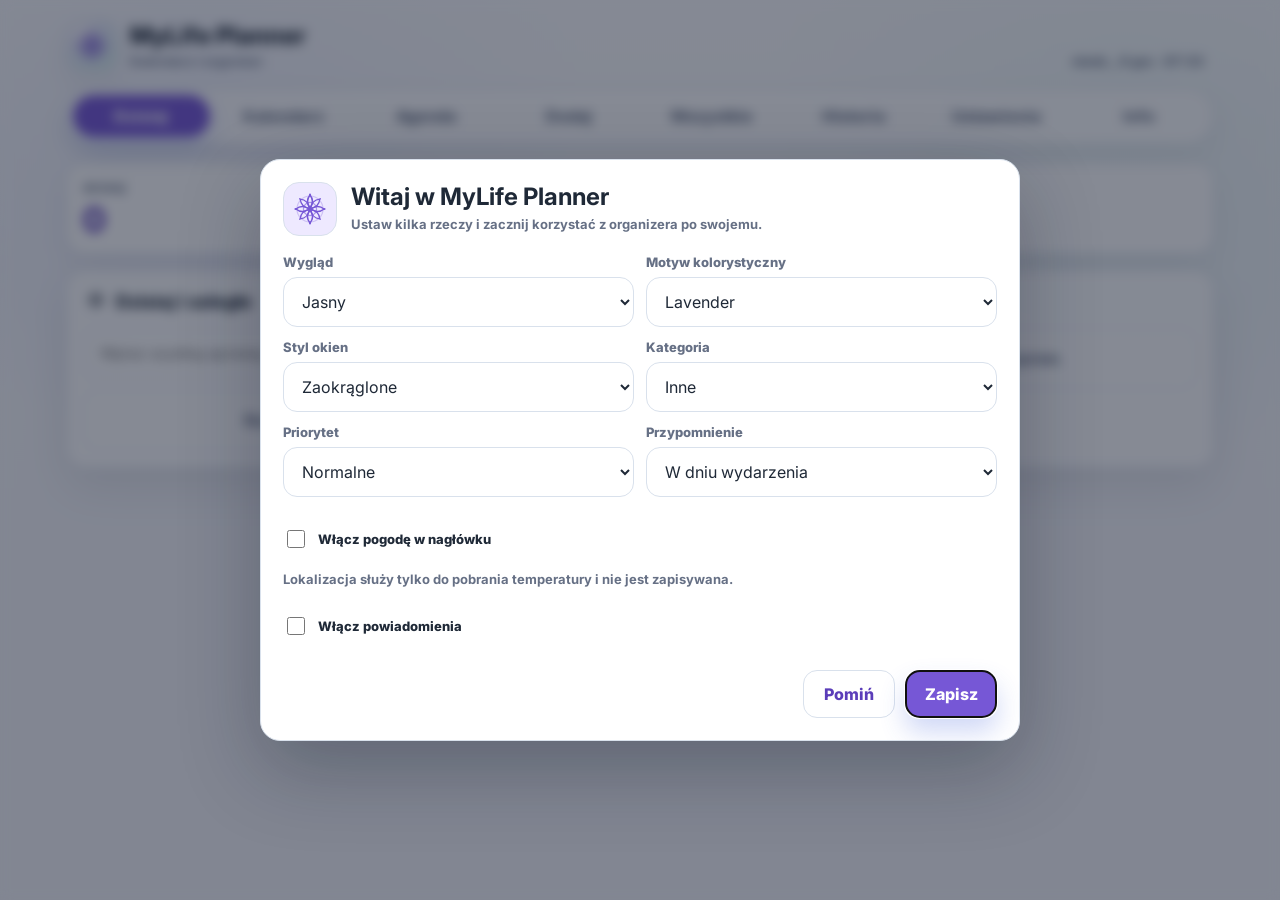
==== commit 59b9c406: "Update to 2.0.9" ====
--- a/index.html
+++ b/index.html
@@ -1,3441 +1,638 @@
-<!DOCTYPE html>
-<html lang="en">
-<head>
-<meta charset="UTF-8">
-<meta name="viewport" content="width=device-width, initial-scale=1.0, viewport-fit=cover">
-<title>Manager+</title>
-<style>
-:root{
-  --bg:#000; --card:#101010; --card2:#171717; --line:#2b2b2e; --text:#f5f5f7; --muted:#aaaab0;
-  --yellow:#ffbc0d; --yellow2:#ffd95a; --green:#39d353; --red:#ff3838; --blue:#4da3ff; --purple:#9b5cff; --orange:#ff9f0a;
-}
-*{box-sizing:border-box}
-html{-webkit-text-size-adjust:100%;background:#000}
-body{margin:0;color:var(--text);background:radial-gradient(circle at top,rgba(255,188,13,.12),transparent 30%),linear-gradient(180deg,#050505,#000 55%,#050505);font-family:-apple-system,BlinkMacSystemFont,"SF Pro Display","Segoe UI",Arial,sans-serif}
-input.navRadio{display:none}
-.app{max-width:860px;margin:0 auto;min-height:100vh;padding:14px 14px 110px}
-.hero{text-align:center;border:1px solid rgba(255,255,255,.12);background:radial-gradient(circle at top,rgba(255,188,13,.12),transparent 42%),linear-gradient(145deg,#151515,#080808);border-radius:30px;padding:34px 18px 30px;margin:8px 0 18px;box-shadow:0 22px 60px rgba(0,0,0,.72),inset 0 1px 0 rgba(255,255,255,.07)}
-.logo{width:132px;height:104px;margin:0 auto 22px;color:var(--yellow);filter:drop-shadow(0 0 30px rgba(255,188,13,.34))}
-.logo svg{width:100%;height:100%;display:block}
-h1{font-size:38px;line-height:1.02;letter-spacing:-1.2px;margin:0 0 10px}
-.subtitle{color:var(--yellow);font-size:23px;font-weight:850;margin-bottom:16px}
-.divider{width:48px;height:2px;background:var(--yellow);border-radius:99px;margin:0 auto 18px}
-.byline{color:#d4d4d8;font-size:14px;line-height:1.45}.byline strong{display:block;font-size:18px;color:#fff;margin-top:3px}
-.tiles{display:grid;grid-template-columns:repeat(2,1fr);gap:12px}
-.tile{border:1px solid rgba(255,255,255,.12);background:linear-gradient(145deg,#151515,#070707);border-radius:22px;padding:18px 14px;min-height:160px;display:flex;flex-direction:column;align-items:center;text-align:center;justify-content:center;box-shadow:0 16px 38px rgba(0,0,0,.55),inset 0 1px 0 rgba(255,255,255,.06);cursor:pointer;user-select:none;-webkit-tap-highlight-color:transparent}
-.tile:active{transform:scale(.98)}.tile svg{width:48px;height:48px;margin-bottom:15px}.tile h2{margin:0 0 8px;font-size:20px}.tile p{margin:0;color:#c5c5ca;font-size:14px;line-height:1.3}.arrow{color:var(--yellow);font-size:26px;margin-top:12px}
-.yellow{color:var(--yellow)}.green{color:var(--green)}.red{color:var(--red)}.blue{color:var(--blue)}.purple{color:var(--purple)}.white{color:#f5f5f7}.orange{color:var(--orange)}
-.screen{display:none}.screenCard{border:1px solid rgba(255,255,255,.12);background:linear-gradient(180deg,#101010,#070707);border-radius:26px;padding:18px;box-shadow:0 18px 46px rgba(0,0,0,.58),inset 0 1px 0 rgba(255,255,255,.05);margin-bottom:16px}
-.screenTitle{display:flex;align-items:center;gap:12px;margin-bottom:14px}.screenTitle svg{width:32px;height:32px}.screenTitle h2{margin:0;font-size:24px}.backLabel{display:inline-flex;align-items:center;gap:8px;color:var(--yellow);font-weight:900;margin-bottom:14px;cursor:pointer}
-.grid{display:grid;grid-template-columns:1fr;gap:10px}
-label.fieldLabel{display:block;color:#d7d7dc;font-size:13px;font-weight:750;margin:12px 0 6px}
-input[type="text"],input[type="date"],input[type="number"],select,textarea{width:100%;border-radius:15px;border:1px solid #2c2c30;background:#050505;color:#fff;padding:13px;font-size:16px}
-textarea{min-height:96px;resize:vertical}
-.generateBtn:active,.resetBtn:active{transform:scale(.97);filter:brightness(1.35)}
-.generateBtn,.resetBtn{margin-top:12px;border:1px solid rgba(255,188,13,.25);background:rgba(255,188,13,.08);color:var(--yellow);border-radius:14px;padding:12px 14px;font-weight:900;width:100%;font-size:15px}
-.kpiBox{display:flex;justify-content:space-between;align-items:center;gap:10px;background:#080808;border:1px solid #28282b;border-radius:16px;padding:13px;margin-top:10px}
-.badge{padding:7px 10px;border-radius:999px;font-size:11px;font-weight:900;white-space:nowrap;color:var(--yellow);background:rgba(255,188,13,.09);border:1px solid rgba(255,188,13,.18)}
-.statusOK{color:var(--green);background:rgba(57,211,83,.12);border-color:rgba(57,211,83,.25)}
-.statusWarn{color:var(--yellow);background:rgba(255,188,13,.10);border-color:rgba(255,188,13,.25)}
-.statusBad{color:var(--red);background:rgba(255,56,56,.10);border-color:rgba(255,56,56,.25)}
-.healthScore,.progressCard{margin:14px 0;padding:18px;border-radius:22px;background:linear-gradient(145deg,#171717,#070707);border:1px solid rgba(255,188,13,.20);text-align:center}
-.healthScore .score,.progressPercent{font-size:44px;font-weight:950;color:var(--yellow);line-height:1}
-.healthScore .label{font-size:18px;font-weight:900;margin-top:6px}
-.healthGrid{display:grid;grid-template-columns:1fr;gap:8px;margin-top:12px}
-.healthItem{display:flex;justify-content:space-between;align-items:center;gap:10px;background:#080808;border:1px solid #28282b;border-radius:16px;padding:12px}
-.coachBox,.missingList{margin-top:14px;background:#080808;border:1px solid #28282b;border-radius:18px;padding:14px;color:#d7d7dc;line-height:1.45;white-space:pre-wrap}
-.progressBar{height:14px;background:#080808;border:1px solid #28282b;border-radius:999px;overflow:hidden;margin:14px 0}.progressFill{height:100%;width:0%;background:linear-gradient(90deg,var(--yellow),var(--yellow2));border-radius:999px;transition:width .25s}
-.taskGroup{margin-top:14px;padding-top:8px;border-top:1px solid #232326}.taskGroup h3{margin:10px 0 8px;font-size:17px;color:var(--yellow)}
-.taskCheck{display:flex;align-items:center;gap:10px;background:#080808;border:1px solid #28282b;border-radius:14px;padding:11px;margin:8px 0;color:#fff}.taskCheck input{width:auto;accent-color:var(--yellow);transform:scale(1.08)}
-.stationBox{display:grid;grid-template-columns:repeat(2,1fr);gap:8px;margin-top:8px}.check{display:flex;align-items:center;gap:8px;background:#080808;border:1px solid #28282b;border-radius:14px;padding:10px;margin:0;color:#fff;font-size:14px}.check input{width:auto;accent-color:var(--yellow)}
-.homeControls{
-  margin:14px 0 18px;
-  display:grid;
-  grid-template-columns:1fr 1fr;
-  gap:10px;
-}
-.homeControls .resetBtn,
-.homeControls .generateBtn{
-  margin-top:0;
-}
-@media(max-width:430px){
-  .homeControls{grid-template-columns:1fr}
-}
-.footer{margin-top:18px;padding:20px 16px;border:1px solid rgba(255,188,13,.18);border-radius:26px;background:linear-gradient(180deg,#101010,#050505);color:#bdbdc4;text-align:center;font-size:13px;line-height:1.45}.footer .brand{color:var(--yellow);font-weight:900}.prototype{display:inline-block;margin:8px 0;padding:6px 11px;border-radius:999px;background:rgba(255,188,13,.08);border:1px solid rgba(255,188,13,.24);color:var(--yellow);font-weight:900}
-.bottomNav{position:fixed;left:50%;bottom:12px;transform:translateX(-50%);width:min(820px,calc(100% - 20px));background:rgba(15,15,15,.9);border:1px solid rgba(255,255,255,.12);border-radius:26px;padding:9px;backdrop-filter:blur(18px);-webkit-backdrop-filter:blur(18px);box-shadow:0 24px 70px rgba(0,0,0,.75);display:grid;grid-template-columns:repeat(5,1fr);gap:6px;z-index:50}
-.navItem{text-align:center;color:#aaaab0;font-size:11px;font-weight:800;border-radius:16px;padding:8px 4px;cursor:pointer;-webkit-tap-highlight-color:transparent}.navItem svg{width:22px;height:22px;display:block;margin:0 auto 3px}
-#home:checked ~ .app #homeScreen,#dash:checked ~ .app #dashboardScreen,#kpi:checked ~ .app #kpiScreen,#waste:checked ~ .app #wasteScreen,#checklist:checked ~ .app #checklistScreen,#handover:checked ~ .app #handoverScreen,#star:checked ~ .app #starScreen,#settings:checked ~ .app #settingsScreen,#report:checked ~ .app #reportScreen,#history:checked ~ .app #historyScreen{display:block}
-#home:checked ~ .bottomNav label[for="home"],#dash:checked ~ .bottomNav label[for="dash"],#kpi:checked ~ .bottomNav label[for="kpi"],#waste:checked ~ .bottomNav label[for="waste"],#handover:checked ~ .bottomNav label[for="handover"]{color:var(--yellow);background:rgba(255,188,13,.08)}
-@media(min-width:680px){.tiles{grid-template-columns:repeat(4,1fr)}.grid{grid-template-columns:repeat(2,1fr)}}
-@media(max-width:430px){h1{font-size:34px}.logo{width:118px;height:94px}.subtitle{font-size:21px}.tile{min-height:154px}.stationBox{grid-template-columns:1fr}}
+﻿<!DOCTYPE html>
+<html lang="pl">
+<head>
+  <meta charset="UTF-8" />
+  <meta name="viewport" content="width=device-width, initial-scale=1.0, viewport-fit=cover" />
+  <meta name="theme-color" content="#3b5bdb" />
+  <link rel="manifest" href="manifest.json" />
+  <link rel="icon" type="image/svg+xml" href="favicon.svg?v=2.09" />
+  <link rel="icon" type="image/png" sizes="32x32" href="favicon-32.png?v=2.09" />
+  <link rel="icon" type="image/png" sizes="16x16" href="favicon-16.png?v=2.09" />
+  <link rel="apple-touch-icon" sizes="180x180" href="apple-touch-icon.png?v=2.09" />
+  <meta name="apple-mobile-web-app-title" content="MyLife" />
+  <meta name="apple-mobile-web-app-capable" content="yes" />
+  <meta name="apple-mobile-web-app-status-bar-style" content="default" />
+  <title>MyLife Planner</title>
+  <link rel="preconnect" href="https://fonts.googleapis.com" />
+  <link rel="preconnect" href="https://fonts.gstatic.com" crossorigin />
+  <link href="https://fonts.googleapis.com/css2?family=Inter:wght@400;500;600;700;800&display=swap" rel="stylesheet" />
+  <link rel="stylesheet" href="styles.css?v=2.09" />
+</head>
+<body>
+  <div class="app-shell">
+    <header class="app-header">
+      <div class="brand">
+        <div class="brand-mark" aria-hidden="true">
+          <svg class="brand-mandala" viewBox="0 0 64 64" focusable="false">
+            <g fill="none" stroke="currentColor" stroke-linecap="round" stroke-linejoin="round">
+              <circle cx="32" cy="32" r="24.5" stroke-width="2.2" opacity=".28" />
+              <circle cx="32" cy="32" r="12.4" stroke-width="2.4" opacity=".58" />
+              <path stroke-width="2.9" d="M32 5.5c-6.6 8.2-6.6 15.6 0 24.5 6.6-8.9 6.6-16.3 0-24.5Z" />
+              <path stroke-width="2.9" d="M32 58.5c6.6-8.2 6.6-15.6 0-24.5-6.6 8.9-6.6 16.3 0 24.5Z" />
+              <path stroke-width="2.9" d="M5.5 32c8.2-6.6 15.6-6.6 24.5 0-8.9 6.6-16.3 6.6-24.5 0Z" />
+              <path stroke-width="2.9" d="M58.5 32c-8.2 6.6-15.6 6.6-24.5 0 8.9-6.6 16.3-6.6 24.5 0Z" />
+              <path stroke-width="2.35" d="M13.5 13.5c10.4 1.2 15.7 6.4 17.1 17.1-10.7-1.4-15.9-6.7-17.1-17.1Z" />
+              <path stroke-width="2.35" d="M50.5 13.5c-1.2 10.4-6.4 15.7-17.1 17.1 1.4-10.7 6.7-15.9 17.1-17.1Z" />
+              <path stroke-width="2.35" d="M13.5 50.5c1.2-10.4 6.4-15.7 17.1-17.1-1.4 10.7-6.7 15.9-17.1 17.1Z" />
+              <path stroke-width="2.35" d="M50.5 50.5c-10.4-1.2-15.7-6.4-17.1-17.1 10.7 1.4 15.9 6.7 17.1 17.1Z" />
+            </g>
+            <g fill="currentColor">
+              <circle cx="32" cy="32" r="3.6" />
+              <circle cx="32" cy="4.5" r="1.8" />
+              <circle cx="32" cy="59.5" r="1.8" />
+              <circle cx="4.5" cy="32" r="1.8" />
+              <circle cx="59.5" cy="32" r="1.8" />
+              <circle cx="12.6" cy="12.6" r="1.45" opacity=".82" />
+              <circle cx="51.4" cy="12.6" r="1.45" opacity=".82" />
+              <circle cx="12.6" cy="51.4" r="1.45" opacity=".82" />
+              <circle cx="51.4" cy="51.4" r="1.45" opacity=".82" />
+            </g>
+          </svg>
+        </div>
+        <div class="brand-text">
+          <h1 data-i18n="appName">MyLife Planner</h1>
+          <p data-i18n="versionText">Kalendarz i organizer</p>
+        </div>
+      </div>
+      <div class="header-status" id="headerStatus" aria-live="polite">
+        <span id="headerDateTime"></span>
+        <span class="header-weather hidden" id="headerWeather"></span>
+      </div>
+    </header>
+
+    <nav class="top-nav" aria-label="Główna nawigacja">
+      <button class="active icon-nav" type="button" data-view="dashboard" data-nav-key="navToday"></button>
+      <button class="icon-nav" type="button" data-view="calendar" data-nav-key="navCalendar"></button>
+      <button class="icon-nav" type="button" data-view="agenda" data-nav-key="navAgenda"></button>
+      <button class="icon-nav" type="button" data-view="add" data-nav-key="navAdd"></button>
+      <button class="icon-nav" type="button" data-view="all" data-nav-key="navAll"></button>
+      <button class="icon-nav" type="button" data-view="done" data-nav-key="navHistory"></button>
+      <button class="icon-nav" type="button" data-view="settings" data-nav-key="navSettings"></button>
+      <button class="icon-nav brand-nav" id="brandBtn" type="button" aria-expanded="false" aria-controls="aboutLayer"></button>
+    </nav>
+
+    <main>
+      <section id="dashboard" class="view">
+        <div class="stats" aria-label="Podsumowanie">
+          <div class="stat">
+            <span data-i18n="todayCount">dzisiaj</span>
+            <strong id="statToday">0</strong>
+          </div>
+          <div class="stat">
+            <span data-i18n="weekCount">w tygodniu</span>
+            <strong id="statWeek">0</strong>
+          </div>
+          <div class="stat">
+            <span data-i18n="overdueCount">zaległe</span>
+            <strong id="statOverdue">0</strong>
+          </div>
+        </div>
+
+        <div class="layout-grid">
+          <article class="panel">
+            <div class="panel-title">
+              <span id="iconTodayHead"></span>
+              <h2 data-i18n="todayPanel">Dzisiaj i zaległe</h2>
+            </div>
+            <form class="quick-task-form" id="quickTaskForm">
+              <input id="quickTaskInput" type="text" data-i18n-placeholder="quickTaskPlaceholder" placeholder="Wpisz szybką sprawę..." />
+              <button class="primary-action quick-task-button" type="submit" aria-label="Dodaj szybką sprawę" data-i18n-aria="quickTaskAdd">+</button>
+            </form>
+            <div id="todayList" class="list"></div>
+          </article>
+
+          <article class="panel">
+            <div class="panel-title">
+              <span id="iconBellHead"></span>
+              <h2 data-i18n="upcomingPanel">Nadchodzące</h2>
+            </div>
+            <div id="upcomingList" class="list"></div>
+          </article>
+        </div>
+      </section>
+
+      <section id="calendar" class="view hidden">
+        <div class="layout-grid calendar-layout">
+          <article class="panel">
+            <div class="calendar-head">
+              <button class="icon-button" id="prevMonth" type="button" aria-label="Poprzedni miesiąc">‹</button>
+              <h2 id="calendarTitle"></h2>
+              <button class="icon-button" id="nextMonth" type="button" aria-label="Następny miesiąc">›</button>
+            </div>
+            <div class="calendar-grid" id="calendarGrid"></div>
+          </article>
+
+          <article class="panel">
+            <div class="panel-title">
+              <span id="iconCalendarDayHead"></span>
+              <h2 id="selectedDayTitle">Wybrany dzień</h2>
+            </div>
+            <div id="selectedDayList" class="list"></div>
+          </article>
+        </div>
+      </section>
+
+      <section id="agenda" class="view hidden">
+        <article class="panel">
+          <div class="panel-title">
+            <span id="iconAgendaHead"></span>
+            <h2 data-i18n="agendaTitle">Agenda</h2>
+          </div>
+          <div class="agenda-toolbar">
+            <div>
+              <label for="agendaLimit" data-i18n="agendaLimitLabel">Liczba wpisów</label>
+              <select id="agendaLimit">
+                <option value="10">10</option>
+                <option value="20">20</option>
+                <option value="50">50</option>
+                <option value="all" data-i18n="agendaLimitAll">Wszystkie</option>
+              </select>
+            </div>
+            <button class="backup-btn agenda-print-btn" id="printAgendaBtn" type="button" data-i18n="printAgenda">Drukuj</button>
+          </div>
+          <div class="agenda-grid">
+            <section class="agenda-section">
+              <h3 data-i18n="agendaToday">Dzisiaj</h3>
+              <div id="agendaTodayList" class="list"></div>
+            </section>
+            <section class="agenda-section">
+              <h3 data-i18n="agendaTomorrow">Jutro</h3>
+              <div id="agendaTomorrowList" class="list"></div>
+            </section>
+            <section class="agenda-section">
+              <h3 data-i18n="agendaWeek">Ten tydzień</h3>
+              <div id="agendaWeekList" class="list"></div>
+            </section>
+            <section class="agenda-section">
+              <h3 data-i18n="agendaLater">Później</h3>
+              <div id="agendaLaterList" class="list"></div>
+            </section>
+          </div>
+          <p class="agenda-more hidden" id="agendaMore"></p>
+        </article>
+      </section>
+
+      <section id="add" class="view hidden">
+        <div class="layout-grid">
+          <article class="panel">
+            <div class="panel-title">
+              <span id="iconPlusHead"></span>
+              <h2 data-i18n="addTitle">Dodaj ważną sprawę</h2>
+            </div>
+
+            <form id="eventForm" class="event-form">
+              <label for="title" data-i18n="titleLabel">Tytuł</label>
+              <input id="title" placeholder="np. 800+, rata kredytu, lekarz..." required />
+
+              <div class="form-row">
+                <div>
+                  <label for="date" data-i18n="dateLabel">Data</label>
+                  <input id="date" type="date" required />
+                </div>
+                <div>
+                  <label for="time" data-i18n="timeLabel">Godzina opcjonalnie</label>
+                  <input id="time" type="time" />
+                </div>
+              </div>
+
+              <div class="form-row">
+                <div>
+                  <label for="category" data-i18n="categoryLabel">Kategoria</label>
+                  <select id="category"></select>
+                </div>
+                <div>
+                  <label for="priority" data-i18n="priorityLabel">Priorytet</label>
+                  <select id="priority">
+                    <option value="normal" data-i18n="priorityNormal">Normalne</option>
+                    <option value="important" data-i18n="priorityImportant">Ważne</option>
+                    <option value="urgent" data-i18n="priorityUrgent">Pilne</option>
+                  </select>
+                </div>
+              </div>
+
+              <div class="form-row">
+                <div>
+                  <label for="reminder" data-i18n="reminderLabel">Przypomnienie</label>
+                  <select id="reminder">
+                    <option value="0">W dniu wydarzenia</option>
+                    <option value="1">1 dzień wcześniej</option>
+                    <option value="3">3 dni wcześniej</option>
+                    <option value="7">7 dni wcześniej</option>
+                    <option value="14">14 dni wcześniej</option>
+                  </select>
+                </div>
+              </div>
+
+              <div class="form-row">
+                <div>
+                  <label for="recurrence" data-i18n="recurrenceLabel">Powtarzanie</label>
+                  <select id="recurrence">
+                    <option value="none" data-i18n="recurrenceNone">Nie powtarzaj</option>
+                    <option value="daily" data-i18n="recurrenceDaily">Codziennie</option>
+                    <option value="weekly" data-i18n="recurrenceWeekly">Co tydzień</option>
+                    <option value="biweekly" data-i18n="recurrenceBiweekly">Co 2 tygodnie</option>
+                    <option value="monthly" data-i18n="recurrenceMonthly">Co miesiąc</option>
+                    <option value="quarterly" data-i18n="recurrenceQuarterly">Co 3 miesiące</option>
+                    <option value="semiannual" data-i18n="recurrenceSemiannual">Co 6 miesięcy</option>
+                    <option value="yearly" data-i18n="recurrenceYearly">Co rok</option>
+                  </select>
+                </div>
+                <div>
+                  <label for="repeatUntil" data-i18n="repeatUntilLabel">Powtarzaj do opcjonalnie</label>
+                  <input id="repeatUntil" type="date" />
+                </div>
+              </div>
+
+              <label for="note" data-i18n="noteLabel">Notatka opcjonalnie</label>
+              <textarea id="note" placeholder="np. dokumenty, kwota, telefon, miejsce..."></textarea>
+
+              <div class="form-actions">
+                <button class="primary-action" id="saveEventBtn" type="submit" data-i18n="saveEvent">Zapisz wydarzenie</button>
+                <button class="secondary-action hidden" id="cancelEditBtn" type="button" data-i18n="cancelEdit">Anuluj edycję</button>
+              </div>
+            </form>
+          </article>
+
+          <article class="panel compact-panel">
+            <div class="panel-title">
+              <span id="iconBoltHead"></span>
+              <h2 data-i18n="quickTitle">Szybkie dodawanie</h2>
+            </div>
+            <div class="quick-grid">
+              <button type="button" data-template="800+" data-cat="Finanse">800+</button>
+              <button type="button" data-template="Rata kredytu" data-cat="Finanse">Rata kredytu</button>
+              <button type="button" data-template="Czynsz / opłaty" data-cat="Finanse">Czynsz / opłaty</button>
+              <button type="button" data-template="Ubezpieczenie auta" data-cat="Auto">Ubezpieczenie auta</button>
+              <button type="button" data-template="Przegląd auta" data-cat="Auto">Przegląd auta</button>
+              <button type="button" data-template="Wizyta u lekarza" data-cat="Zdrowie">Lekarz</button>
+              <button type="button" data-template="Sprawa w urzędzie" data-cat="Urzędy">Urząd</button>
+              <button type="button" data-template="Szkoła / dziecko" data-cat="Rodzina">Szkoła / dziecko</button>
+            </div>
+            <div class="stacked-actions">
+              <button class="secondary-action" id="demoBtn" type="button" data-i18n="demoButton">Dodaj przykładowe wydarzenia</button>
+              <button class="secondary-action danger-action compact-danger" id="removeDemoBtn" type="button" data-i18n="removeDemoButton">Usuń przykładowe dane</button>
+              <button class="secondary-action" id="notifyBtn" type="button" data-i18n="notifyButton">Włącz / wyłącz powiadomienia</button>
+            </div>
+          </article>
+        </div>
+      </section>
+
+      <section id="all" class="view hidden">
+        <article class="panel">
+          <div class="panel-title">
+            <span id="iconCalendarHead"></span>
+            <h2 data-i18n="allTitle">Wszystkie aktywne sprawy</h2>
+          </div>
+          <div class="filter-bar" aria-label="Filtry wydarzeń">
+            <div>
+              <label for="searchInput" data-i18n="searchLabel">Szukaj</label>
+              <input id="searchInput" type="search" placeholder="Tytuł, notatka, kategoria..." data-i18n-placeholder="searchPlaceholder" />
+            </div>
+            <div>
+              <label for="filterCategory" data-i18n="filterCategoryLabel">Kategoria</label>
+              <select id="filterCategory"></select>
+            </div>
+            <div>
+              <label for="filterPriority" data-i18n="filterPriorityLabel">Priorytet</label>
+              <select id="filterPriority">
+                <option value="all" data-i18n="filterAll">Wszystkie</option>
+                <option value="normal" data-i18n="priorityNormal">Normalne</option>
+                <option value="important" data-i18n="priorityImportant">Ważne</option>
+                <option value="urgent" data-i18n="priorityUrgent">Pilne</option>
+              </select>
+            </div>
+            <div>
+              <label for="filterTime" data-i18n="filterTimeLabel">Termin</label>
+              <select id="filterTime">
+                <option value="all" data-i18n="filterAll">Wszystkie</option>
+                <option value="overdue" data-i18n="filterOverdue">Zaległe</option>
+                <option value="today" data-i18n="filterToday">Dzisiaj</option>
+                <option value="upcoming" data-i18n="filterUpcoming">Nadchodzące</option>
+              </select>
+            </div>
+          </div>
+          <div id="allList" class="list"></div>
+        </article>
+      </section>
+
+      <section id="done" class="view hidden">
+        <article class="panel">
+          <div class="panel-title">
+            <span id="iconHistoryHead"></span>
+            <h2 data-i18n="historyTitle">Historia zakończonych</h2>
+          </div>
+          <div id="doneList" class="list"></div>
+          <button class="secondary-action danger-action" id="clearDone" type="button" data-i18n="clearHistory">Wyczyść historię zakończonych</button>
+        </article>
+      </section>
+
+      <section id="settings" class="view hidden">
+        <article class="panel settings-panel">
+          <div class="panel-title">
+            <span id="iconSettingsHead"></span>
+            <h2 data-i18n="settingsTitle">Ustawienia</h2>
+          </div>
+
+          <div class="settings-grid">
+            <div class="settings-section-title">
+              <span data-i18n="settingsSectionPreferences">Preferencje aplikacji</span>
+            </div>
+
+            <div class="settings-group">
+              <label data-i18n="languageLabel">Język aplikacji</label>
+              <div class="segmented-control">
+                <button class="language-btn" type="button" data-lang="pl">Polski</button>
+                <button class="language-btn" type="button" data-lang="en">English</button>
+              </div>
+              <p data-i18n="languageNote">Wybrany język zostanie zapamiętany w tej przeglądarce.</p>
+            </div>
+
+            <div class="settings-group">
+              <label data-i18n="appearanceLabel">Wygląd</label>
+              <div class="segmented-control appearance-control">
+                <button class="appearance-btn" type="button" data-appearance="light" data-i18n="appearanceLight">Jasny</button>
+                <button class="appearance-btn" type="button" data-appearance="dark" data-i18n="appearanceDark">Ciemny</button>
+                <button class="appearance-btn" type="button" data-appearance="system" data-i18n="appearanceSystem">Systemowy</button>
+              </div>
+              <p data-i18n="appearanceNote">Tryb systemowy dopasowuje planner do ustawień urządzenia.</p>
+            </div>
 
-.homeControls{
-  position:relative;
-  z-index:9999;
-  pointer-events:auto;
-}
-.homeControls button{
-  position:relative;
-  z-index:10000;
-  pointer-events:auto;
-  min-height:54px;
-  touch-action:manipulation;
-  -webkit-tap-highlight-color:rgba(255,188,13,.25);
-  user-select:none;
-  -webkit-user-select:none;
-}
-.touchFlash{
-  transform:scale(.96)!important;
-  filter:brightness(1.55)!important;
-}
+            <div class="settings-group">
+              <label data-i18n="onboardingSettingsLabel">Pierwsze uruchomienie</label>
+              <div class="settings-row-label" data-i18n="onboardingAutoLabel">Kreator przy starcie</div>
+              <div class="segmented-control">
+                <button class="onboarding-auto-btn" type="button" data-onboarding-auto="true" data-i18n="onboardingAutoOn">Włącz</button>
+                <button class="onboarding-auto-btn" type="button" data-onboarding-auto="false" data-i18n="onboardingAutoOff">Wyłącz</button>
+              </div>
+              <button class="backup-btn" id="openOnboardingBtn" type="button" data-i18n="onboardingOpen">Uruchom teraz</button>
+              <p data-i18n="onboardingSettingsNote">Włącz, jeśli kreator ma pojawić się przy następnym uruchomieniu. Możesz go też uruchomić ręcznie.</p>
+            </div>
+
+            <div class="settings-section-title">
+              <span data-i18n="settingsSectionAppearance">Wygląd i styl</span>
+            </div>
+
+            <div class="settings-group">
+              <label data-i18n="themeLabel">Motyw kolorystyczny</label>
+              <div class="option-grid">
+                <button class="theme-btn" type="button" data-theme="lavender"><span class="swatch lavender"></span> Lavender</button>
+                <button class="theme-btn" type="button" data-theme="ocean"><span class="swatch ocean"></span> Ocean</button>
+                <button class="theme-btn" type="button" data-theme="forest"><span class="swatch forest"></span> Forest</button>
+                <button class="theme-btn" type="button" data-theme="pistachio"><span class="swatch pistachio"></span> Pistachio</button>
+                <button class="theme-btn" type="button" data-theme="rainbow"><span class="swatch rainbow"></span> Rainbow</button>
+                <button class="theme-btn" type="button" data-theme="sunset"><span class="swatch sunset"></span> Sunset</button>
+                <button class="theme-btn" type="button" data-theme="rose"><span class="swatch rose"></span> Rose</button>
+                <button class="theme-btn" type="button" data-theme="graphite"><span class="swatch graphite"></span> Graphite</button>
+              </div>
+              <p data-i18n="themeNote">Motyw pozwala dopasować organizer do własnego stylu.</p>
+            </div>
+
+            <div class="settings-group">
+              <label data-i18n="radiusLabel">Styl okien</label>
+              <div class="option-grid radius-grid">
+                <button class="radius-btn" type="button" data-radius="soft"><span class="shape-demo soft"></span> <span data-i18n="radiusSoft">Zaokrąglone</span></button>
+                <button class="radius-btn" type="button" data-radius="medium"><span class="shape-demo medium"></span> <span data-i18n="radiusMedium">Lekko zaokrąglone</span></button>
+                <button class="radius-btn" type="button" data-radius="square"><span class="shape-demo square"></span> <span data-i18n="radiusSquare">Proste</span></button>
+              </div>
+              <p data-i18n="radiusNote">Miękkie okna wyglądają przyjaźnie, a proste bardziej technicznie.</p>
+            </div>
+
+            <div class="settings-section-title">
+              <span data-i18n="settingsSectionDefaults">Nowe sprawy</span>
+            </div>
 
+            <div class="settings-group">
+              <label for="customCategoryInput" data-i18n="customCategoriesLabel">Własne kategorie</label>
+              <div class="category-add-row">
+                <input id="customCategoryInput" type="text" data-i18n-placeholder="customCategoryPlaceholder" placeholder="np. Wycieczki, Dom, Hobby" />
+                <button class="backup-btn" id="addCategoryBtn" type="button" data-i18n="addCategory">Dodaj kategorię</button>
+              </div>
+              <div class="category-chip-list" id="customCategoryList"></div>
+              <p data-i18n="customCategoriesNote">Własne kategorie pojawią się w formularzu, filtrach i kreatorze.</p>
+            </div>
 
-/* Manager+ v7.0.1 polish */
-.footer .brand{
-  display:inline-block;
-  margin-top:4px;
-  font-size:15px;
-  color:var(--yellow);
-  font-weight:950;
-}
-#shift_date{
-  max-width:100%;
-  min-width:0;
-  width:100%;
-  -webkit-appearance:none;
-  appearance:none;
-  letter-spacing:.2px;
-}
+            <div class="settings-group">
+              <label data-i18n="defaultsLabel">Domyślne dla nowych spraw</label>
+              <div class="form-row compact-settings-row">
+                <div>
+                  <label for="defaultCategory" data-i18n="categoryLabel">Kategoria</label>
+                  <select id="defaultCategory"></select>
+                </div>
+                <div>
+                  <label for="defaultPriority" data-i18n="priorityLabel">Priorytet</label>
+                  <select id="defaultPriority">
+                    <option value="normal" data-i18n="priorityNormal">Normalne</option>
+                    <option value="important" data-i18n="priorityImportant">Ważne</option>
+                    <option value="urgent" data-i18n="priorityUrgent">Pilne</option>
+                  </select>
+                </div>
+              </div>
+              <div class="form-row compact-settings-row">
+                <div>
+                  <label for="defaultReminder" data-i18n="reminderLabel">Przypomnienie</label>
+                  <select id="defaultReminder">
+                    <option value="0">W dniu wydarzenia</option>
+                    <option value="1">1 dzień wcześniej</option>
+                    <option value="3">3 dni wcześniej</option>
+                    <option value="7">7 dni wcześniej</option>
+                    <option value="14">14 dni wcześniej</option>
+                  </select>
+                </div>
+              </div>
+              <p data-i18n="defaultsNote">Te wartości będą ustawiane automatycznie przy dodawaniu nowej sprawy.</p>
+            </div>
+
+            <div class="settings-section-title">
+              <span data-i18n="settingsSectionData">Dane i import</span>
+            </div>
+
+            <div class="settings-group">
+              <label data-i18n="backupLabel">Kopia zapasowa</label>
+              <div class="option-grid backup-grid">
+                <button class="backup-btn" id="exportBackup" type="button" data-i18n="exportBackup">Eksportuj dane</button>
+                <button class="backup-btn" id="importBackup" type="button" data-i18n="importBackup">Importuj dane</button>
+              </div>
+              <input id="backupFile" type="file" accept="application/json,.json" hidden />
+              <p data-i18n="backupNote">Zapisz kopię wydarzeń na komputerze albo przywróć ją z pliku.</p>
+            </div>
+
+            <div class="settings-group">
+              <label data-i18n="calendarTransferLabel">Kalendarz .ics</label>
+              <div class="option-grid backup-grid">
+                <button class="backup-btn" id="exportIcs" type="button" data-i18n="exportIcs">Eksportuj .ics</button>
+                <button class="backup-btn" id="importIcs" type="button" data-i18n="importIcs">Importuj .ics</button>
+              </div>
+              <input id="icsFile" type="file" accept="text/calendar,.ics,.ical" hidden />
+              <p data-i18n="calendarTransferNote">Importuj wydarzenia z Google, Outlooka lub Apple Calendar albo wyeksportuj je do pliku kalendarza.</p>
+            </div>
+
+            <div class="settings-group">
+              <label data-i18n="resetDataLabel">Dane aplikacji</label>
+              <button class="backup-btn danger-reset" id="resetDataBtn" type="button" data-i18n="resetData">Usuń wszystkie dane</button>
+              <p data-i18n="resetDataNote">Usuwa wydarzenia, historię, ustawienia wyglądu i zapisane przypomnienia z tej przeglądarki.</p>
+            </div>
+          </div>
+        </article>
+      </section>
+    </main>
+  </div>
+
+  <nav class="bottom-nav" aria-label="Dolna nawigacja">
+    <button class="active icon-nav" type="button" data-view="dashboard" data-nav-key="navToday"></button>
+    <button class="icon-nav" type="button" data-view="calendar" data-nav-key="navCalendar"></button>
+    <button class="icon-nav" type="button" data-view="agenda" data-nav-key="navAgenda"></button>
+    <button class="icon-nav" type="button" data-view="add" data-nav-key="navAdd"></button>
+    <button class="icon-nav" type="button" data-view="all" data-nav-key="navAll"></button>
+    <button class="icon-nav" type="button" data-view="done" data-nav-key="navHistory"></button>
+    <button class="icon-nav" type="button" data-view="settings" data-nav-key="navSettings"></button>
+    <button class="icon-nav brand-nav" id="brandBtnMobile" type="button" aria-expanded="false" aria-controls="aboutLayer"></button>
+  </nav>
+
+  <div class="toast" id="toast"></div>
+  <div class="confirm-layer hidden" id="confirmLayer" role="presentation">
+    <div class="confirm-dialog" role="dialog" aria-modal="true" aria-labelledby="confirmTitle" aria-describedby="confirmMessage">
+      <div class="confirm-icon" id="confirmIcon"></div>
+      <div>
+        <h2 id="confirmTitle" data-i18n="confirmTitle">Potwierdzenie</h2>
+        <p id="confirmMessage"></p>
+      </div>
+      <div class="confirm-actions">
+        <button class="secondary-action" id="confirmCancel" type="button" data-i18n="confirmCancel">Anuluj</button>
+        <button class="primary-action" id="confirmOk" type="button" data-i18n="confirmOk">OK</button>
+      </div>
+    </div>
+  </div>
+  <div class="about-layer hidden" id="aboutLayer" role="presentation">
+    <div class="about-dialog" role="dialog" aria-modal="true" aria-labelledby="aboutTitle">
+      <button class="icon-button about-close" id="aboutClose" type="button" aria-label="Zamknij">×</button>
+      <div class="about-hero">
+        <div class="about-mark" id="aboutMark"></div>
+        <div>
+          <h2 id="aboutTitle">MyLife Planner</h2>
+          <p data-i18n="brandTagline">Kalendarz i organizer</p>
+        </div>
+      </div>
+      <div class="about-grid">
+        <section>
+          <h3 data-i18n="aboutPurposeTitle">O aplikacji</h3>
+          <p data-i18n="aboutPurposeText">MyLife Planner pomaga uporządkować codzienne sprawy, terminy, płatności, wizyty i przypomnienia w jednym spokojnym miejscu.</p>
+        </section>
+        <section>
+          <h3 data-i18n="aboutCreatorTitle">Autor</h3>
+          <p data-i18n="aboutCreatorText">Aplikacja została stworzona przez Dariusza Kaniewskiego jako praktyczny organizer do codziennego życia.</p>
+        </section>
+        <section>
+          <h3 data-i18n="aboutFeaturesTitle">Cechy</h3>
+          <ul>
+            <li data-i18n="aboutFeatureCalendar">Kalendarz z oznaczeniem ważnych i pilnych dni.</li>
+            <li data-i18n="aboutFeatureRecurring">Sprawy cykliczne i edycja całych serii.</li>
+            <li data-i18n="aboutFeatureNotifications">Powiadomienia i przypomnienia.</li>
+            <li data-i18n="aboutFeatureBackup">Eksport i import kopii zapasowej.</li>
+          </ul>
+        </section>
+        <section>
+          <h3 data-i18n="aboutBenefitsTitle">Zalety</h3>
+          <p data-i18n="aboutBenefitsText">Aplikacja jest lekka, działa lokalnie w przeglądarce i pozwala szybko wrócić do tego, co naprawdę trzeba załatwić.</p>
+        </section>
+        <section>
+          <h3 data-i18n="aboutPrivacyTitle">Prywatność i dane</h3>
+          <p data-i18n="aboutPrivacyText">Twoje wydarzenia są zapisywane lokalnie w tej przeglądarce. Aplikacja nie wysyła ich na serwer. Możesz wykonać kopię zapasową albo usunąć dane z przeglądarki.</p>
+        </section>
+        <section>
+          <h3 data-i18n="aboutChangesTitle">Ostatnie zmiany</h3>
+          <ul>
+            <li data-i18n="aboutChange209">2.09 · Dodano ciemną ikonę aplikacji spójną z iPhone.</li>
+            <li data-i18n="aboutChange208">2.08 · Poprawiono listę ostatnich zmian w Info.</li>
+            <li data-i18n="aboutChange207">2.07 · Uproszczono ikonę przywracania.</li>
+          </ul>
+        </section>
+      </div>
+      <div class="about-footer">
+        <span id="aboutFooterText">© 2026 D.K. Wszelkie prawa zastrzeżone. · Wersja 2.09</span>
+      </div>
+    </div>
+  </div>
+  <div class="onboarding-layer hidden" id="onboardingLayer" role="presentation">
+    <div class="onboarding-dialog" role="dialog" aria-modal="true" aria-labelledby="onboardingTitle">
+      <div class="onboarding-hero">
+        <div class="about-mark" id="onboardingMark"></div>
+        <div>
+          <h2 id="onboardingTitle" data-i18n="onboardingTitle">Witaj w MyLife Planner</h2>
+          <p data-i18n="onboardingIntro">Ustaw kilka rzeczy i zacznij korzystać z organizera po swojemu.</p>
+        </div>
+      </div>
 
+      <div class="onboarding-grid">
+        <div class="onboarding-field">
+          <label for="onboardingAppearance" data-i18n="appearanceLabel">Wygląd</label>
+          <select id="onboardingAppearance">
+            <option value="light" data-i18n="appearanceLight">Jasny</option>
+            <option value="dark" data-i18n="appearanceDark">Ciemny</option>
+            <option value="system" data-i18n="appearanceSystem">Systemowy</option>
+          </select>
+        </div>
+        <div class="onboarding-field">
+          <label for="onboardingTheme" data-i18n="themeLabel">Motyw kolorystyczny</label>
+          <select id="onboardingTheme">
+            <option value="lavender">Lavender</option>
+            <option value="ocean">Ocean</option>
+            <option value="forest">Forest</option>
+            <option value="pistachio">Pistachio</option>
+            <option value="rainbow">Rainbow</option>
+            <option value="sunset">Sunset</option>
+            <option value="rose">Rose</option>
+            <option value="graphite">Graphite</option>
+          </select>
+        </div>
+        <div class="onboarding-field">
+          <label for="onboardingRadius" data-i18n="radiusLabel">Styl okien</label>
+          <select id="onboardingRadius">
+            <option value="soft" data-i18n="radiusSoft">Zaokrąglone</option>
+            <option value="medium" data-i18n="radiusMedium">Lekko zaokrąglone</option>
+            <option value="square" data-i18n="radiusSquare">Proste</option>
+          </select>
+        </div>
+        <div class="onboarding-field">
+          <label for="onboardingCategory" data-i18n="categoryLabel">Kategoria</label>
+          <select id="onboardingCategory"></select>
+        </div>
+        <div class="onboarding-field">
+          <label for="onboardingPriority" data-i18n="priorityLabel">Priorytet</label>
+          <select id="onboardingPriority">
+            <option value="normal" data-i18n="priorityNormal">Normalne</option>
+            <option value="important" data-i18n="priorityImportant">Ważne</option>
+            <option value="urgent" data-i18n="priorityUrgent">Pilne</option>
+          </select>
+        </div>
+        <div class="onboarding-field">
+          <label for="onboardingReminder" data-i18n="reminderLabel">Przypomnienie</label>
+          <select id="onboardingReminder">
+            <option value="0">W dniu wydarzenia</option>
+            <option value="1">1 dzień wcześniej</option>
+            <option value="3">3 dni wcześniej</option>
+            <option value="7">7 dni wcześniej</option>
+            <option value="14">14 dni wcześniej</option>
+          </select>
+        </div>
+      </div>
 
-/* Manager+ home logo: sharp iPhone/Safari version */
-.logo.managerLogo{
-  width:218px;
-  height:136px;
-  margin:0 auto -20px;
-  color:var(--yellow);
-  filter:none !important;
-  -webkit-filter:none !important;
-  overflow:visible;
-}
-.logo.managerLogo img{
-  width:100%;
-  height:100%;
-  display:block;
-  object-fit:contain;
-  transform:none !important;
-  -webkit-transform:none !important;
-  filter:none !important;
-  -webkit-filter:none !important;
-  image-rendering:auto;
-}
-@media(max-width:430px){
-  .logo.managerLogo{
-    width:198px;
-    height:124px;
-    margin-bottom:-18px;
-  }
-}
+      <label class="onboarding-check">
+        <input id="onboardingWeather" type="checkbox" />
+        <span data-i18n="onboardingWeather">Włącz pogodę w nagłówku</span>
+      </label>
+      <p class="onboarding-note" data-i18n="onboardingWeatherNote">Lokalizacja służy tylko do pobrania temperatury i nie jest zapisywana.</p>
 
+      <label class="onboarding-check">
+        <input id="onboardingNotifications" type="checkbox" />
+        <span data-i18n="onboardingNotifications">Włącz powiadomienia</span>
+      </label>
 
-/* Manager+ footer/byline spacing fix - only visual spacing changes */
-.byline{
-  line-height:1.18;
-}
-.byline strong{
-  margin-top:1px;
-}
-.footer{
-  padding:16px 16px 18px;
-  line-height:1.32;
-}
-.footer .brand{
-  margin-top:2px;
-  margin-bottom:0;
-}
-.prototype{
-  margin:6px 0 7px;
-  padding:5px 10px;
-}
-
-
-.toastMsg{
-position:fixed;left:50%;bottom:95px;transform:translateX(-50%);
-background:linear-gradient(180deg,#151515,#080808);
-border:1px solid rgba(255,188,13,.25);
-color:#fff;padding:12px 18px;border-radius:14px;
-z-index:99999;font-weight:800;
-box-shadow:0 18px 40px rgba(0,0,0,.6);
-opacity:0;transition:.25s;
-pointer-events:none;
-}
-.toastMsg.show{opacity:1}
-
-
-/* Manager+ v6.0 configurable restaurant profile and checklist tasks */
-.settingsSection{
-  margin-top:16px;
-  padding-top:12px;
-  border-top:1px solid #232326;
-}
-.settingsSection h3{
-  margin:8px 0 12px;
-  color:var(--yellow);
-  font-size:18px;
-}
-.taskEditorGroup{
-  margin-top:14px;
-  background:#080808;
-  border:1px solid #28282b;
-  border-radius:18px;
-  padding:14px;
-}
-.taskEditorGroup h4{
-  margin:0 0 10px;
-  color:#fff;
-  font-size:16px;
-}
-.customTaskRow{
-  display:flex;
-  align-items:center;
-  justify-content:space-between;
-  gap:10px;
-  padding:9px 0;
-  border-bottom:1px solid #202024;
-  color:#d7d7dc;
-  font-size:14px;
-}
-.customTaskRow:last-child{
-  border-bottom:0;
-}
-.deleteTaskBtn{
-  width:auto;
-  margin:0;
-  padding:7px 10px;
-  border-radius:10px;
-  border:1px solid rgba(255,56,56,.25);
-  background:rgba(255,56,56,.08);
-  color:var(--red);
-  font-weight:900;
-  font-size:12px;
-}
-.addTaskBox{
-  display:grid;
-  grid-template-columns:1fr auto;
-  gap:8px;
-  margin-top:10px;
-}
-.addTaskBox input{
-  min-width:0;
-}
-.addTaskBox button{
-  width:auto;
-  margin-top:0;
-  white-space:nowrap;
-}
-@media(max-width:430px){
-  .addTaskBox{grid-template-columns:1fr}
-  .addTaskBox button{width:100%}
-}
-
-
-/* Manager+ v7.0 History module */
-.historyStats{display:grid;grid-template-columns:repeat(2,1fr);gap:10px;margin:12px 0 14px}
-.historyStat{background:#080808;border:1px solid #28282b;border-radius:16px;padding:13px}
-.historyStat small{display:block;color:var(--muted);font-size:12px;font-weight:800;margin-bottom:5px}
-.historyStat strong{color:var(--yellow);font-size:22px;line-height:1}
-.historyRecord{background:#080808;border:1px solid #28282b;border-radius:18px;padding:14px;margin:10px 0}
-.historyRecordTitle{font-weight:950;color:#fff}
-.historyRecordMeta{color:var(--muted);font-size:13px;line-height:1.35;margin-top:4px}
-.historyActions{display:grid;grid-template-columns:1fr 1fr;gap:8px;margin-top:10px}
-.historyActions button{margin-top:0}
-.historyReportBox{margin-top:10px;display:none}
-.historyReportBox textarea{min-height:280px}
-@media(max-width:430px){.historyStats{grid-template-columns:1fr}.historyActions{grid-template-columns:1fr}}
-
-</style>
-
-<link rel="manifest" href="manifest.json">
-<link rel="apple-touch-icon" href="apple-touch-icon.png">
-<link rel="icon" type="image/png" sizes="32x32" href="favicon-32x32.png">
-<link rel="icon" type="image/png" sizes="16x16" href="favicon-16x16.png">
-<link rel="shortcut icon" href="favicon.ico">
-
-<meta name="theme-color" content="#000000">
-<meta name="apple-mobile-web-app-capable" content="yes">
-<meta name="apple-mobile-web-app-status-bar-style" content="black-translucent">
-<meta name="apple-mobile-web-app-title" content="Manager+">
-<meta name="application-name" content="Manager+">
-<meta name="msapplication-TileColor" content="#000000">
-<meta name="msapplication-TileImage" content="icon-192.png">
-
-</head>
-<body>
-<input class="navRadio" type="radio" name="screen" id="home" checked>
-<input class="navRadio" type="radio" name="screen" id="dash">
-<input class="navRadio" type="radio" name="screen" id="kpi">
-<input class="navRadio" type="radio" name="screen" id="waste">
-<input class="navRadio" type="radio" name="screen" id="checklist">
-<input class="navRadio" type="radio" name="screen" id="handover">
-<input class="navRadio" type="radio" name="screen" id="star">
-<input class="navRadio" type="radio" name="screen" id="settings">
-<input class="navRadio" type="radio" name="screen" id="report">
-<input class="navRadio" type="radio" name="screen" id="history">
-
-<div class="app">
-<section id="homeScreen" class="screen">
-<header class="hero">
-<div class="logo managerLogo">
-  <img src="manager-icon.svg?v=5" alt="Manager+ icon">
-</div>
-<h1>Manager+</h1><div class="subtitle">Shift Management</div><div class="divider"></div><div class="byline">Designed & Created by <strong>Dariusz Kaniewski</strong></div>
-</header>
-<main class="tiles">
-<label class="tile" for="dash"><svg class="yellow" viewBox="0 0 24 24" fill="none" stroke="currentColor" stroke-width="2.2" stroke-linecap="round" stroke-linejoin="round"><path d="M4 14a8 8 0 0 1 16 0"/><path d="M12 14l4-5"/><path d="M5 19h14"/><path d="M7 14h.01"/><path d="M12 10h.01"/><path d="M17 14h.01"/></svg><h2>Dashboard</h2><p>Shift overview and health</p><div class="arrow">›</div></label>
-<label class="tile" for="kpi"><svg class="white" viewBox="0 0 24 24" fill="currentColor"><rect x="4" y="12" width="3" height="8" rx="1"/><rect x="10" y="8" width="3" height="12" rx="1"/><rect x="16" y="4" width="3" height="16" rx="1"/></svg><h2>KPI</h2><p>Key performance indicators</p><div class="arrow">›</div></label>
-<label class="tile" for="waste"><svg class="red" viewBox="0 0 24 24" fill="none" stroke="currentColor" stroke-width="2.2" stroke-linecap="round" stroke-linejoin="round"><path d="M4 7h16"/><path d="M10 11v6"/><path d="M14 11v6"/><path d="M6 7l1 14h10l1-14"/><path d="M9 7V4h6v3"/></svg><h2>Waste</h2><p>Waste target control</p><div class="arrow">›</div></label>
-<label class="tile" for="checklist"><svg class="green" viewBox="0 0 24 24" fill="none" stroke="currentColor" stroke-width="2.2" stroke-linecap="round" stroke-linejoin="round"><path d="M9 5h6"/><path d="M9 3h6v4H9z"/><path d="M7 5H5v16h14V5h-2"/><path d="M8 14l3 3 5-6"/></svg><h2>Checklist</h2><p>Morning, Evening, Overnight</p><div class="arrow">›</div></label>
-<label class="tile" for="handover"><svg class="blue" viewBox="0 0 24 24" fill="none" stroke="currentColor" stroke-width="2.2" stroke-linecap="round" stroke-linejoin="round"><path d="M7 7h13"/><path d="M17 4l3 3-3 3"/><path d="M17 17H4"/><path d="M7 14l-3 3 3 3"/></svg><h2>Handover</h2><p>Quick handover generator</p><div class="arrow">›</div></label>
-<label class="tile" for="star"><svg class="yellow" viewBox="0 0 24 24" fill="none" stroke="currentColor" stroke-width="2.2" stroke-linecap="round" stroke-linejoin="round"><path d="M8 21h8"/><path d="M12 17v4"/><path d="M7 4h10v4a5 5 0 0 1-10 0z"/><path d="M7 6H4a3 3 0 0 0 3 3"/><path d="M17 6h3a3 3 0 0 1-3 3"/></svg><h2>Star</h2><p>Star of the Shift generator</p><div class="arrow">›</div></label>
-<label class="tile" for="settings"><svg class="purple" viewBox="0 0 24 24" fill="none" stroke="currentColor" stroke-width="2.2" stroke-linecap="round" stroke-linejoin="round"><circle cx="12" cy="12" r="3.5"/><path d="M19 12a7 7 0 0 0-.1-1l2-1.5-2-3.4-2.4 1a7 7 0 0 0-1.8-1L14.4 3h-4.8l-.3 3.1a7 7 0 0 0-1.8 1l-2.4-1-2 3.4 2 1.5a7 7 0 0 0 0 2l-2 1.5 2 3.4 2.4-1a7 7 0 0 0 1.8 1l.3 3.1h4.8l.3-3.1a7 7 0 0 0 1.8-1l2.4 1 2-3.4-2-1.5c.1-.3.1-.7.1-1z"/></svg><h2>Settings</h2><p>Targets and preferences</p><div class="arrow">›</div></label>
-<label class="tile" for="report"><svg class="white" viewBox="0 0 24 24" fill="none" stroke="currentColor" stroke-width="2.2" stroke-linecap="round" stroke-linejoin="round"><path d="M14 3H6a2 2 0 0 0-2 2v14a2 2 0 0 0 2 2h12a2 2 0 0 0 2-2V9z"/><path d="M14 3v6h6"/><path d="M8 13h8"/><path d="M8 17h6"/></svg><h2>Report</h2><p>Summary area</p><div class="arrow">›</div></label><label class="tile" for="history"><svg class="orange" viewBox="0 0 24 24" fill="none" stroke="currentColor" stroke-width="2.2" stroke-linecap="round" stroke-linejoin="round"><circle cx="12" cy="12" r="8.5"/><path d="M12 7.5v5l3.5 2"/></svg><h2>History</h2><p>Saved shifts and statistics</p><div class="arrow">›</div></label>
-</main>
-<div class="homeControls">
-  <button id="btnLoadDemo" class="generateBtn" type="button" onclick="amTouchLoadDemo(this)" ontouchend="amTouchLoadDemo(this); return false;">Load Demo Data</button>
-  <button id="btnClearData" class="resetBtn" type="button" onclick="amTouchClearData(this)" ontouchend="amTouchClearData(this); return false;">Clear All Data</button>
-</div>
-<div id="homeActionStatus" class="coachBox" style="display:none;margin-top:0"></div>
-<footer class="footer">
-<strong>© 2026 Dariusz Kaniewski</strong><br>
-<span class="brand">Manager+</span><br>
-<span class="prototype">Version 7.0.1</span><br>
-Independent prototype created for operational and educational purposes.<br>
-Not affiliated with McDonald's Corporation.
-</footer>
-</section>
-
-<section id="dashboardScreen" class="screen"><label class="backLabel" for="home">‹ Home</label><div class="screenCard"><div class="screenTitle"><svg class="yellow" viewBox="0 0 24 24" fill="none" stroke="currentColor" stroke-width="2.2" stroke-linecap="round" stroke-linejoin="round"><path d="M4 14a8 8 0 0 1 16 0"/><path d="M12 14l4-5"/><path d="M5 19h14"/><path d="M7 14h.01"/><path d="M12 10h.01"/><path d="M17 14h.01"/></svg><h2>Dashboard</h2></div><div class="grid"><div><label class="fieldLabel">Date</label><input id="shift_date" type="text" placeholder="dd/mm/yyyy" inputmode="numeric" maxlength="10" autocomplete="off"></div><div><label class="fieldLabel">Manager</label><input id="manager_name" type="text" placeholder="Manager name"></div><div><label class="fieldLabel">Shift</label><select id="shift_type"><option>Morning</option><option>Evening</option><option selected>Overnight</option></select></div></div><button class="generateBtn" onclick="calculateKPIHealth()" type="button">Calculate Shift Health</button><div id="shift_health_output" class="healthScore"><div class="score">--</div><div class="label">Enter KPI data and calculate</div></div><div id="kpi_health_grid" class="healthGrid"></div><div id="kpi_coach_output" class="coachBox">KPI coaching tips will appear here after calculation.</div>
-<div id="shift_score_card" class="healthScore">
-<div class="score">--</div>
-<div class="label">Shift Score</div>
-</div>
-<div id="ai_coach_card" class="coachBox">Smart AI Coach recommendations will appear here after calculating Shift Health.</div>
-</div></section>
-
-<section id="kpiScreen" class="screen"><label class="backLabel" for="home">‹ Home</label><div class="screenCard"><div class="screenTitle"><svg class="white" viewBox="0 0 24 24" fill="currentColor"><rect x="4" y="12" width="3" height="8" rx="1"/><rect x="10" y="8" width="3" height="12" rx="1"/><rect x="16" y="4" width="3" height="16" rx="1"/></svg><h2>KPI</h2></div><div class="grid"><div><label class="fieldLabel">Sales €</label><input id="sales" type="number" step="0.01"></div><div><label class="fieldLabel">Guests</label><input id="guests" type="number"></div><div><label class="fieldLabel">OEPE sec / target 110</label><input id="oepe" type="number"></div><div><label class="fieldLabel">KVS sec / target 55</label><input id="kvs" type="number"></div><div><label class="fieldLabel">R2P sec / target 80</label><input id="r2p" type="number"></div><div><label class="fieldLabel">McDelivery sec / target 150</label><input id="mcdelivery" type="number"></div><div><label class="fieldLabel">Labour %</label><input id="labour" type="number" step="0.01"></div><div><label class="fieldLabel">CSAT %</label><input id="csat" type="number" step="0.01"></div></div></div></section>
-
-<section id="wasteScreen" class="screen"><label class="backLabel" for="home">‹ Home</label><div class="screenCard"><div class="screenTitle"><svg class="red" viewBox="0 0 24 24" fill="none" stroke="currentColor" stroke-width="2.2" stroke-linecap="round" stroke-linejoin="round"><path d="M4 7h16"/><path d="M10 11v6"/><path d="M14 11v6"/><path d="M6 7l1 14h10l1-14"/><path d="M9 7V4h6v3"/></svg><h2>Waste</h2></div><div class="grid"><div><label class="fieldLabel">Raw Waste % / target 0.25%</label><input id="raw_waste" type="number" step="0.01"></div><div><label class="fieldLabel">Full Waste % / target 0.20%</label><input id="full_waste" type="number" step="0.01"></div><div><label class="fieldLabel">Promo % / target 0.05%</label><input id="promo_waste" type="number" step="0.01"></div><div><label class="fieldLabel">Crew Meals % / target 0.50%</label><input id="crew_meals" type="number" step="0.01"></div><div><label class="fieldLabel">Non-Recipe % / target 0.90%</label><input id="non_recipe" type="number" step="0.01"></div></div></div></section>
-
-<section id="checklistScreen" class="screen"><label class="backLabel" for="home">‹ Home</label><div class="screenCard"><div class="screenTitle"><svg class="green" viewBox="0 0 24 24" fill="none" stroke="currentColor" stroke-width="2.2" stroke-linecap="round" stroke-linejoin="round"><path d="M9 5h6"/><path d="M9 3h6v4H9z"/><path d="M7 5H5v16h14V5h-2"/><path d="M8 14l3 3 5-6"/></svg><h2>Shift Checklist</h2></div><h3 id="checklist_dynamic_title" style="color:var(--yellow);margin:8px 0 12px">Overnight Checklist</h3><input type="hidden" id="checklist_shift" value="Overnight"><div class="progressCard"><div class="progressPercent" id="checklist_percent">0%</div><div id="checklist_title">Shift Completion</div><div class="progressBar"><div class="progressFill" id="checklist_fill"></div></div><small id="checklist_count">0 / 0 tasks completed</small></div><div id="dynamic_checklist"></div><div class="missingList" id="checklist_missing">Missing tasks will appear here.</div></div></section>
-
-<section id="handoverScreen" class="screen"><label class="backLabel" for="home">‹ Home</label><div class="screenCard"><div class="screenTitle"><svg class="blue" viewBox="0 0 24 24" fill="none" stroke="currentColor" stroke-width="2.2" stroke-linecap="round" stroke-linejoin="round"><path d="M7 7h13"/><path d="M17 4l3 3-3 3"/><path d="M17 17H4"/><path d="M7 14l-3 3 3 3"/></svg><h2>Quick Handover</h2></div>
-<label class="fieldLabel">Shift Handover Items</label>
-<p style="color:var(--muted);line-height:1.45;margin-top:0">These items come from the current shift checklist and your Settings configuration.</p>
-<div id="dynamic_handover_items" class="stationBox"></div>
-<label class="fieldLabel">Optional Notes</label><textarea id="handover_optional" placeholder="Optional notes"></textarea>
-<button class="generateBtn" onclick="generateHandover()">Generate Quick Handover</button>
-<button class="generateBtn" onclick="copyTextarea('handover_output')">Copy Handover</button>
-<label class="fieldLabel">Generated Handover</label><textarea id="handover_output" placeholder="Generated handover will appear here."></textarea></div></section>
-
-<section id="starScreen" class="screen"><label class="backLabel" for="home">‹ Home</label><div class="screenCard"><div class="screenTitle"><svg class="yellow" viewBox="0 0 24 24" fill="none" stroke="currentColor" stroke-width="2.2" stroke-linecap="round" stroke-linejoin="round"><path d="M8 21h8"/><path d="M12 17v4"/><path d="M7 4h10v4a5 5 0 0 1-10 0z"/><path d="M7 6H4a3 3 0 0 0 3 3"/><path d="M17 6h3a3 3 0 0 1-3 3"/></svg><h2>Star of the Shift</h2></div><div class="grid"><div><label class="fieldLabel">Name</label><input id="star_name" type="text" placeholder="e.g. Troy"></div><div><label class="fieldLabel">Tone</label><select id="star_tone"><option>Professional</option><option>Warm</option><option>Short</option><option>Very positive</option></select></div><div><label class="fieldLabel">Shift Type</label><select id="star_shift_type"><option>Overnight</option><option>Morning</option><option>Breakfast</option><option>Day Shift</option><option>Evening</option></select></div><div><label class="fieldLabel">Feedback Length</label><select id="star_length"><option>Standard</option><option>Short</option><option>Detailed</option></select></div></div><label class="fieldLabel">Stations / Areas</label><div class="stationBox"><label class="check"><input id="st_kitchen" type="checkbox"> Kitchen</label><label class="check"><input id="st_dt1" type="checkbox"> DT Window 1</label><label class="check"><input id="st_dt2" type="checkbox"> DT Window 2</label><label class="check"><input id="st_mcdelivery" type="checkbox"> McDelivery</label><label class="check"><input id="st_lobby" type="checkbox"> Lobby</label><label class="check"><input id="st_beverage" type="checkbox"> Beverage</label><label class="check"><input id="st_stock" type="checkbox"> Stock Up</label><label class="check"><input id="st_breakfast" type="checkbox"> Breakfast</label></div><label class="fieldLabel">Strengths</label><div class="stationBox"><label class="check"><input id="str_teamwork" type="checkbox"> Teamwork</label><label class="check"><input id="str_cleanliness" type="checkbox"> Cleanliness</label><label class="check"><input id="str_speed" type="checkbox"> Speed</label><label class="check"><input id="str_customer" type="checkbox"> Customer Service</label><label class="check"><input id="str_stock" type="checkbox"> Stock Up</label><label class="check"><input id="str_initiative" type="checkbox"> Initiative</label></div><label class="fieldLabel">What did they do well?</label><textarea id="star_notes" placeholder="Optional notes"></textarea><button class="generateBtn" onclick="generateStarFeedback()">Generate Star of the Shift</button><button class="generateBtn" onclick="copyTextarea('star_output')">Copy Star of the Shift</button><label class="fieldLabel">Generated text</label><textarea id="star_output" placeholder="Generated feedback will appear here."></textarea></div></section>
-
-<section id="settingsScreen" class="screen"><label class="backLabel" for="home">‹ Home</label><div class="screenCard"><div class="screenTitle"><svg class="purple" viewBox="0 0 24 24" fill="none" stroke="currentColor" stroke-width="2.2" stroke-linecap="round" stroke-linejoin="round"><circle cx="12" cy="12" r="3.5"/><path d="M19 12a7 7 0 0 0-.1-1l2-1.5-2-3.4-2.4 1a7 7 0 0 0-1.8-1L14.4 3h-4.8l-.3 3.1a7 7 0 0 0-1.8 1l-2.4-1-2 3.4 2 1.5a7 7 0 0 0 0 2l-2 1.5 2 3.4 2.4-1a7 7 0 0 0 1.8 1l.3 3.1h4.8l.3-3.1a7 7 0 0 0 1.8-1l2.4 1 2-3.4-2-1.5c.1-.3.1-.7.1-1z"/></svg><h2>Settings</h2></div>
-
-<div class="settingsSection">
-<h3>Restaurant Profile</h3>
-<div class="grid">
-<div><label class="fieldLabel">Restaurant Name</label><input id="restaurant_name" type="text" placeholder="e.g. Kylemore Road"></div>
-<div><label class="fieldLabel">Default Manager Name</label><input id="default_manager_name" type="text" placeholder="e.g. Dariusz Kaniewski"></div>
-</div>
-</div>
-
-<div class="settingsSection">
-<h3>KPI Targets</h3>
-<div class="grid"><div><label class="fieldLabel">OEPE target sec</label><input id="target_oepe" type="number" value="110"></div><div><label class="fieldLabel">KVS target sec</label><input id="target_kvs" type="number" value="55"></div><div><label class="fieldLabel">R2P target sec</label><input id="target_r2p" type="number" value="80"></div><div><label class="fieldLabel">McDelivery target sec</label><input id="target_mcdelivery" type="number" value="150"></div><div><label class="fieldLabel">Raw Waste target %</label><input id="target_raw" type="number" step="0.01" value="0.25"></div><div><label class="fieldLabel">Full Waste target %</label><input id="target_full" type="number" step="0.01" value="0.20"></div><div><label class="fieldLabel">Crew Meals target %</label><input id="target_crew" type="number" step="0.01" value="0.50"></div><div><label class="fieldLabel">Non-Recipe target %</label><input id="target_nonrecipe" type="number" step="0.01" value="0.90"></div></div>
-</div>
-
-<div class="settingsSection">
-<h3>Shift Tasks</h3>
-<p style="color:var(--muted);line-height:1.45;margin-top:0">Add or delete checklist tasks for Morning, Evening and Overnight. These tasks are used directly in the Checklist screen.</p>
-<div id="shift_task_editor"></div>
-<button class="resetBtn" type="button" onclick="restoreDefaultShiftTasks()">Restore Default Tasks</button>
-<button class="generateBtn" type="button" onclick="saveManagerPlusConfiguration()">Save Configuration</button>
-<button class="generateBtn" type="button" onclick="exportManagerPlusConfiguration()">Save Configuration to File</button>
-<button class="generateBtn" type="button" onclick="document.getElementById('managerplus_config_file').click()">Load Configuration from File</button>
-<input id="managerplus_config_file" type="file" accept="application/json,.json" style="display:none" onchange="importManagerPlusConfigurationFile(event)">
-</div>
-
-</div></section>
-
-<section id="reportScreen" class="screen"><label class="backLabel" for="home">‹ Home</label><div class="screenCard"><div class="screenTitle"><svg class="white" viewBox="0 0 24 24" fill="none" stroke="currentColor" stroke-width="2.2" stroke-linecap="round" stroke-linejoin="round"><path d="M14 3H6a2 2 0 0 0-2 2v14a2 2 0 0 0 2 2h12a2 2 0 0 0 2-2V9z"/><path d="M14 3v6h6"/><path d="M8 13h8"/><path d="M8 17h6"/></svg><h2>Full Shift Report</h2></div>
-<p style="color:var(--muted);line-height:1.45">Generate a full shift summary from Dashboard, KPI, Waste, Checklist, Handover and Star of the Shift.</p>
-<button class="generateBtn" onclick="generateFullShiftReport()">Generate Full Shift Report</button>
-<button class="generateBtn" onclick="saveShiftToHistory()">Save Shift to History</button>
-<button class="generateBtn" onclick="copyFullShiftReport()">Copy Report</button>
-<label class="fieldLabel">Generated Report</label>
-<textarea id="full_shift_report" style="min-height:360px" placeholder="Generated report will appear here."></textarea>
-</div></section>
-
-<section id="historyScreen" class="screen"><label class="backLabel" for="home">‹ Home</label><div class="screenCard"><div class="screenTitle"><svg class="orange" viewBox="0 0 24 24" fill="none" stroke="currentColor" stroke-width="2.2" stroke-linecap="round" stroke-linejoin="round"><circle cx="12" cy="12" r="8.5"/><path d="M12 7.5v5l3.5 2"/></svg><h2>History</h2></div><p style="color:var(--muted);line-height:1.45">Save completed shifts, review previous reports and compare basic performance over time.</p><div id="history_stats" class="historyStats"></div><button class="generateBtn" type="button" onclick="saveShiftToHistory()">Save Current Shift</button><button class="generateBtn" type="button" onclick="exportHistoryToFile()">Export History to File</button><button class="generateBtn" type="button" onclick="document.getElementById('managerplus_history_file').click()">Load History from File</button><input id="managerplus_history_file" type="file" accept="application/json,.json" style="display:none" onchange="importHistoryFromFile(event)"><button class="resetBtn" type="button" onclick="clearShiftHistory()">Clear History</button><label class="fieldLabel">Saved Shifts</label><div id="history_list" class="coachBox">No saved shifts yet.</div></div></section>
-</div>
-
-<nav class="bottomNav"><label class="navItem" for="home"><svg viewBox="0 0 24 24" fill="currentColor"><path d="M3 11l9-8 9 8v10h-6v-6H9v6H3z"/></svg>Home</label><label class="navItem" for="dash"><svg viewBox="0 0 24 24" fill="none" stroke="currentColor" stroke-width="2"><path d="M4 14a8 8 0 0 1 16 0"/><path d="M12 14l4-5"/><path d="M5 19h14"/></svg>Dash</label><label class="navItem" for="kpi"><svg viewBox="0 0 24 24" fill="currentColor"><rect x="4" y="12" width="3" height="8" rx="1"/><rect x="10" y="8" width="3" height="12" rx="1"/><rect x="16" y="4" width="3" height="16" rx="1"/></svg>KPI</label><label class="navItem" for="waste"><svg viewBox="0 0 24 24" fill="none" stroke="currentColor" stroke-width="2"><path d="M4 7h16"/><path d="M6 7l1 14h10l1-14"/><path d="M9 7V4h6v3"/></svg>Waste</label><label class="navItem" for="handover"><svg viewBox="0 0 24 24" fill="none" stroke="currentColor" stroke-width="2"><path d="M7 7h13"/><path d="M17 4l3 3-3 3"/><path d="M17 17H4"/><path d="M7 14l-3 3 3 3"/></svg>Handover</label></nav>
-
-<script>
-const SAVE_KEY='assistant_manager_mcd_v40';
-const checklistData={
-  Morning:{
-    "Opening / Breakfast":["Breakfast area ready","Coffee machine ready","Egg cooker ready","Muffins ready","Breakfast stock up complete"],
-    "Food Safety":["Food Safety Walk complete","Temperature checks complete","Date dot check complete","Delivery checked"],
-    "Service":["Lobby open and clean","Customer toilets checked","DT ready","Lunch transition planned"],
-    "Handover":["Issues from overnight reviewed","Manager communication updated"]
-  },
-  Evening:{
-    "Pre-Rush":["Dinner rush preparation complete","Break plan ready","Stock up complete","Deployment checked"],
-    "Operations":["Waste monitored","DT flow checked","Kitchen positioning checked","McDelivery area organised"],
-    "Cleaning":["Lobby cleaning plan complete","Customer toilets checked","Beverage area stocked","Fries station ready"],
-    "Handover to Overnight":["Maintenance issues communicated","Waste notes communicated","Staffing notes communicated","Overnight priorities prepared"]
-  },
-  Overnight:{
-    "Food Safety":["Food Safety Walk complete","Temperature checks complete","DFS complete","Waste entered","Date dot check complete"],
-    "Equipment":["Coffee machine cleaned","Beverage area cleaned","Dishwasher checked","Ice machine checked","Grills / Fryers checked"],
-    "Security & Cash":["Back door locked","DT windows locked","Safe count complete","Tills checked"],
-    "Breakfast":["Breakfast prepared","Egg cooker ready","Muffins ready","Breakfast stock up complete"],
-    "Close / Open":["Kiosks restarted","Lobby ready","Kitchen ready","Stock up complete","Shift handover complete"]
-  }
-};
-function q(id){return document.getElementById(id)}
-function safeId(s){return s.toLowerCase().replace(/[^a-z0-9]+/g,'_').replace(/^_|_$/g,'')}
-function renderShiftChecklist(){
-  const shift = q('shift_type')?.value || q('checklist_shift')?.value || 'Overnight';
-  if(q('checklist_shift')) q('checklist_shift').value = shift;
-
-  const box=q('dynamic_checklist');
-  if(!box)return;
-
-  let html='';
-  const groups=checklistData[shift] || checklistData['Overnight'];
-
-  Object.keys(groups).forEach(group=>{
-    html += `<div class="taskGroup"><h3>${group}</h3>`;
-    groups[group].forEach(task=>{
-      const id='cl_'+safeId(shift+'_'+group+'_'+task);
-      html += `<label class="taskCheck"><input id="${id}" type="checkbox" data-checklist-task="${task}"> ${task}</label>`;
-    });
-    html += '</div>';
-  });
-
-  box.innerHTML=html;
-  loadData();
-
-  document.querySelectorAll('input[data-checklist-task]').forEach(el=>{
-    el.addEventListener('change',()=>{saveData();calculateChecklistCompletion();});
-  });
-
-  calculateChecklistCompletion();
-}
-function calculateChecklistCompletion(){
-  const tasks=[...document.querySelectorAll('input[data-checklist-task]')];
-  const done=tasks.filter(t=>t.checked).length;
-  const total=tasks.length||1;
-  const percent=Math.round(done/total*100);
-  if(q('checklist_percent'))q('checklist_percent').textContent=percent+'%';
-  if(q('checklist_fill'))q('checklist_fill').style.width=percent+'%';
-  if(q('checklist_count'))q('checklist_count').textContent=done+' / '+total+' tasks completed';
-  const shift=q('shift_type')?.value || q('checklist_shift')?.value || 'Shift';
-  if(q('checklist_title'))q('checklist_title').textContent=shift+' Completion'; if(q('checklist_dynamic_title'))q('checklist_dynamic_title').textContent=shift+' Checklist';
-  const missing=tasks.filter(t=>!t.checked).map(t=>t.getAttribute('data-checklist-task'));
-  let msg=percent===100?'✅ '+shift+' checklist complete. Shift is ready for handover.':'Missing:\\n- '+missing.join('\\n- ');
-  if(missing.includes('Waste entered'))msg+='\\n\\n⚠️ Warning: Waste has not been entered yet.';
-  if(missing.includes('Breakfast prepared'))msg+='\\n⚠️ Warning: Breakfast preparation is not complete.';
-  if(missing.includes('Food Safety Walk complete'))msg+='\\n⚠️ Warning: Food Safety Walk is not complete.';
-  if(missing.includes('Back door locked'))msg+='\\n⚠️ Warning: Back Door lock check is missing.';
-  if(missing.includes('Safe count complete'))msg+='\\n⚠️ Warning: Safe Count is not complete.';
-  if(q('checklist_missing'))q('checklist_missing').textContent=msg;
-}
-function amNumber(id){const v=parseFloat(String(q(id)?.value||'').replace(',','.'));return isNaN(v)?null:v}
-function amTarget(id,f){const v=amNumber(id);return v===null?f:v}
-function calculateKPIHealth(){
-  const targets={oepe:amTarget('target_oepe',110),kvs:amTarget('target_kvs',55),r2p:amTarget('target_r2p',80),mcdelivery:amTarget('target_mcdelivery',150),raw_waste:amTarget('target_raw',0.25),full_waste:amTarget('target_full',0.20),crew_meals:amTarget('target_crew',0.50),non_recipe:amTarget('target_nonrecipe',0.90)};
-  const items=[['oepe','OEPE',' sec',targets.oepe],['kvs','KVS',' sec',targets.kvs],['r2p','R2P',' sec',targets.r2p],['mcdelivery','McDelivery',' sec',targets.mcdelivery],['raw_waste','Raw Waste','%',targets.raw_waste],['full_waste','Full Waste','%',targets.full_waste],['crew_meals','Crew Meals','%',targets.crew_meals],['non_recipe','Non-Recipe','%',targets.non_recipe]];
-  let total=0,count=0,rows='',problems=[],warnings=[];
-  items.forEach(([id,name,suffix,target])=>{
-    const value=amNumber(id);let text='Missing',cls='',points=null;
-    if(value!==null){count++; if(value<=target){text='OK';cls='statusOK';points=100}else if(value<=target*1.1){text='Close';cls='statusWarn';points=75;warnings.push(name)}else{text='Above Target';cls='statusBad';points=45;problems.push(name)} total+=points;}
-    rows+=`<div class="healthItem"><div><strong>${name}</strong><br><small>${value===null?'No data':value+suffix} / target ${target}${suffix}</small></div><span class="badge ${cls}">${text}</span></div>`;
-  });
-  const score=count?Math.round(total/count):0;let label='No KPI data',cls='statusWarn';
-  if(count){if(score>=90){label='Excellent Shift';cls='statusOK'}else if(score>=75){label='Good Shift';cls='statusWarn'}else if(score>=60){label='Needs Attention';cls='statusWarn'}else{label='Critical Focus Needed';cls='statusBad'}}
-  const healthHtml=`<div class="score">${count?score:'--'}</div><div class="label">${label}</div><small>${count?count+' KPI checked':'Enter KPI data first'}</small>`;
-  ['shift_health_output','kpi_screen_health_output'].forEach(id=>{if(q(id)){q(id).innerHTML=healthHtml;q(id).classList.remove('statusOK','statusWarn','statusBad');q(id).classList.add(cls);}});
-  ['kpi_health_grid','kpi_screen_health_grid'].forEach(id=>{if(q(id))q(id).innerHTML=rows;});
-  let coach=!count?'Enter KPI and Waste data first, then calculate Shift Health.':(!problems.length&&!warnings.length?'Great result. All entered KPI values are within target. Keep focus on service rhythm, communication and standards.':'Focus areas: '+(problems.length?problems.join(', ')+'. ':'')+(warnings.length?'Close to target: '+warnings.join(', ')+'. ':'')+'Review positioning, stock, order flow, crew meals, non-recipe entries and waste control.');
-  ['kpi_coach_output','kpi_screen_coach_output'].forEach(id=>{if(q(id))q(id).textContent=coach;});
-  saveData();
-}
-function generateHandover(){
-  const val=id=>(q(id)?.value||'').trim(); const checked=id=>q(id)?.checked;
-  const shift=val('shift_type')||'Shift', date=val('shift_date')||'Today';
-  const wins=[]; if(checked('hw_breakfast_ready'))wins.push('Breakfast was prepared and ready on time.'); if(checked('hw_stockup_done'))wins.push('Stock up was completed.'); if(checked('hw_coffee_clean'))wins.push('Coffee machine was cleaned.'); if(checked('hw_lobby_clean'))wins.push('Lobby was left clean.'); if(checked('hw_kitchen_good'))wins.push('Kitchen standards were good.'); if(checked('hw_dt_good'))wins.push('DT flow was stable.');
-  const follow=[]; if(checked('hf_raw_watch'))follow.push('Please monitor Raw Waste.'); if(checked('hf_full_watch'))follow.push('Please monitor Full Waste.'); if(checked('hf_oepe_focus'))follow.push('Continue focus on OEPE.'); if(checked('hf_kvs_focus'))follow.push('Continue focus on KVS.'); if(checked('hf_stock_low'))follow.push('Stock needs checking.'); if(checked('hf_delivery_check'))follow.push('Delivery area needs follow up.');
-  const note=val('handover_optional'); if(note)follow.push(note);
-  let output=`${shift} Handover – ${date}\\n\\nPerformance KPIs:\\n- OEPE: ${val('oepe')||'N/A'} sec\\n- KVS: ${val('kvs')||'N/A'} sec\\n- R2P: ${val('r2p')||'N/A'} sec\\n- McDelivery: ${val('mcdelivery')||'N/A'} sec\\n\\nWaste:\\n- Raw Waste: ${val('raw_waste')||'N/A'}%\\n- Full Waste: ${val('full_waste')||'N/A'}%\\n\\nWins Today:\\n- ${(wins.length?wins:['No specific wins selected.']).join('\\n- ')}\\n\\nFollow Up:\\n- ${(follow.length?follow:['No follow up selected.']).join('\\n- ')}\\n\\nPlease continue to monitor open issues and keep communication clear during the next shift.`;
-  if(q('handover_output')){q('handover_output').value=output;q('handover_output').dispatchEvent(new Event('input',{bubbles:true}));}
-}
-function generateStarFeedback(){
-  const pick=a=>a[Math.floor(Math.random()*a.length)], name=(q('star_name')?.value||'Team Member').trim(), tone=q('star_tone')?.value||'Professional', notes=(q('star_notes')?.value||'').trim();
-  const stationMap=[['st_kitchen','Kitchen'],['st_dt1','DT Window 1'],['st_dt2','DT Window 2'],['st_mcdelivery','McDelivery'],['st_lobby','Lobby'],['st_beverage','Beverage'],['st_stock','Stock Up'],['st_breakfast','Breakfast']];
-  const stations=stationMap.filter(([id])=>q(id)?.checked).map(([,l])=>l); const st=stations.length?stations.join(', '):'their assigned station';
-  const openings=['Star of the Shift goes to '+name+'.',name+' is our Star of the Shift.','Today’s Star of the Shift is '+name+'.'];
-  const closings=['Great work and thank you.','Well done and thank you for your hard work.','Thank you for your support and positive attitude.'];
-  let output=`${pick(openings)} ${name} worked effectively on ${st} and supported the shift with good standards and teamwork. ${notes?notes+'. ':''}${pick(closings)}`;
-  if(q('star_output')){q('star_output').value=output;q('star_output').dispatchEvent(new Event('input',{bubbles:true}));}
-}
-function fields(){return document.querySelectorAll('input:not(.navRadio), textarea, select')}
-function saveData(){const data={};fields().forEach((el,i)=>{const k=el.id||el.name||('field_'+i);data[k]=el.type==='checkbox'?el.checked:el.value});localStorage.setItem(SAVE_KEY,JSON.stringify(data));}
-function loadData(){const raw=localStorage.getItem(SAVE_KEY);if(!raw)return;try{const data=JSON.parse(raw);fields().forEach((el,i)=>{const k=el.id||el.name||('field_'+i);if(!(k in data))return;if(el.type==='checkbox')el.checked=!!data[k];else el.value=data[k];});}catch(e){}}
-function resetSavedData(){if(confirm('Delete all saved data?')){localStorage.removeItem(SAVE_KEY);location.reload();}}
-document.addEventListener('DOMContentLoaded',()=>{
-  loadData();
-  renderShiftChecklist();
-
-  fields().forEach(el=>{
-    el.addEventListener('input',saveData);
-    el.addEventListener('change',saveData);
-  });
-
-  const shiftSelect = q('shift_type');
-  if(shiftSelect){
-    shiftSelect.addEventListener('change',()=>{
-      saveData();
-      renderShiftChecklist();
-      if(q('star_shift_type')) q('star_shift_type').value = shiftSelect.value;
-    });
-  }
-
-  setTimeout(()=>{calculateChecklistCompletion();},100);
-});
-</script>
-
-<script>
-function generateFullShiftReport(){
-  const val = id => (document.getElementById(id)?.value || '').trim();
-  const checked = id => document.getElementById(id)?.checked;
-  const shift = val('shift_type') || 'Shift';
-  const date = val('shift_date') || 'Today';
-  const manager = val('manager_name') || 'Manager';
-
-  // Calculate checklist completion from current visible checklist
-  const checklistTasks = [...document.querySelectorAll('input[data-checklist-task]')];
-  const doneTasks = checklistTasks.filter(t => t.checked);
-  const missingTasks = checklistTasks.filter(t => !t.checked).map(t => t.getAttribute('data-checklist-task'));
-  const checklistPercent = checklistTasks.length ? Math.round(doneTasks.length / checklistTasks.length * 100) : 0;
-
-  // KPI score calculation
-  const n = id => {
-    const v = parseFloat(String(document.getElementById(id)?.value || '').replace(',', '.'));
-    return isNaN(v) ? null : v;
-  };
-  const t = (id, fallback) => {
-    const v = n(id);
-    return v === null ? fallback : v;
-  };
-  const targets = {
-    oepe: t('target_oepe',110),
-    kvs: t('target_kvs',55),
-    r2p: t('target_r2p',80),
-    mcdelivery: t('target_mcdelivery',150),
-    raw_waste: t('target_raw',0.25),
-    full_waste: t('target_full',0.20),
-    crew_meals: t('target_crew',0.50),
-    non_recipe: t('target_nonrecipe',0.90)
-  };
-  const kpiItems = [
-    ['oepe','OEPE',' sec',targets.oepe],
-    ['kvs','KVS',' sec',targets.kvs],
-    ['r2p','R2P',' sec',targets.r2p],
-    ['mcdelivery','McDelivery',' sec',targets.mcdelivery],
-    ['raw_waste','Raw Waste','%',targets.raw_waste],
-    ['full_waste','Full Waste','%',targets.full_waste],
-    ['crew_meals','Crew Meals','%',targets.crew_meals],
-    ['non_recipe','Non-Recipe','%',targets.non_recipe]
-  ];
-
-  let scoreTotal = 0, scoreCount = 0;
-  const kpiLines = [];
-  const focus = [];
-  kpiItems.forEach(([id,name,suffix,target])=>{
-    const v = n(id);
-    if(v === null){
-      kpiLines.push(`${name}: N/A / target ${target}${suffix}`);
-      return;
-    }
-    scoreCount++;
-    let status = 'OK';
-    let points = 100;
-    if(v > target && v <= target * 1.10){ status = 'Close'; points = 75; focus.push(name); }
-    else if(v > target * 1.10){ status = 'Above Target'; points = 45; focus.push(name); }
-    scoreTotal += points;
-    kpiLines.push(`${name}: ${v}${suffix} / target ${target}${suffix} — ${status}`);
-  });
-  const healthScore = scoreCount ? Math.round(scoreTotal / scoreCount) : null;
-  const healthLabel = healthScore === null ? 'No KPI data' : healthScore >= 90 ? 'Excellent Shift' : healthScore >= 75 ? 'Good Shift' : healthScore >= 60 ? 'Needs Attention' : 'Critical Focus Needed';
-
-  // Handover & Star
-  const handover = val('handover_output');
-  const star = val('star_output');
-
-  let report = '';
-  report += `FULL SHIFT REPORT\n`;
-  report += `=================\n\n`;
-  report += `Date: ${date}\n`;
-  report += `Manager: ${manager}\n`;
-  report += `Shift: ${shift}\n\n`;
-
-  report += `SHIFT HEALTH\n`;
-  report += `------------\n`;
-  report += `Score: ${healthScore === null ? 'N/A' : healthScore + '/100'}\n`;
-  report += `Status: ${healthLabel}\n`;
-  report += `Checklist Completion: ${checklistPercent}% (${doneTasks.length}/${checklistTasks.length || 0})\n\n`;
-
-  report += `KPI RESULTS\n`;
-  report += `-----------\n`;
-  report += `Sales: ${val('sales') ? '€' + val('sales') : 'N/A'}\n`;
-  report += `Guests: ${val('guests') || 'N/A'}\n`;
-  report += kpiLines.map(x => '- ' + x).join('\n') + '\n\n';
-
-  report += `CHECKLIST\n`;
-  report += `---------\n`;
-  if(checklistTasks.length){
-    report += `Completed: ${doneTasks.length}/${checklistTasks.length} (${checklistPercent}%)\n`;
-    if(missingTasks.length){
-      report += `Missing:\n- ${missingTasks.join('\n- ')}\n`;
-    }else{
-      report += `All checklist tasks completed.\n`;
-    }
-  }else{
-    report += `No checklist data.\n`;
-  }
-  report += `\n`;
-
-  report += `FOCUS AREAS\n`;
-  report += `-----------\n`;
-  if(focus.length){
-    report += `- ${focus.join('\n- ')}\n`;
-  }else{
-    report += `- No major KPI focus areas from entered data.\n`;
-  }
-  report += `\n`;
-
-  report += `HANDOVER\n`;
-  report += `--------\n`;
-  report += handover ? handover : 'No generated handover yet.';
-  report += `\n\n`;
-
-  report += `STAR OF THE SHIFT\n`;
-  report += `-----------------\n`;
-  report += star ? star : 'No Star of the Shift generated yet.';
-  report += `\n\n`;
-
-  report += `Generated by Manager+\n`;
-  report += `© 2026 Dariusz Kaniewski`;
-
-  const out = document.getElementById('full_shift_report');
-  if(out){
-    out.value = report;
-    out.dispatchEvent(new Event('input', {bubbles:true}));
-  }
-}
-
-function copyFullShiftReport(){
-  const out = document.getElementById('full_shift_report');
-  if(!out || !out.value.trim()){
-    generateFullShiftReport();
-  }
-  const text = document.getElementById('full_shift_report')?.value || '';
-  if(navigator.clipboard && navigator.clipboard.writeText){
-    navigator.clipboard.writeText(text).then(()=>alert('Report copied.')).catch(()=>{
-      fallbackCopyReport(text);
-    });
-  }else{
-    fallbackCopyReport(text);
-  }
-}
-
-function fallbackCopyReport(text){
-  const out = document.getElementById('full_shift_report');
-  if(out){
-    out.focus();
-    out.select();
-    try{
-      document.execCommand('copy');
-      alert('Report copied.');
-    }catch(e){
-      alert('Copy failed. Please select and copy manually.');
-    }
-  }
-}
-</script>
-
-
-<script>
-function reportValue(id, empty='N/A'){
-  const el = document.getElementById(id);
-  const v = el ? String(el.value || '').trim() : '';
-  return v || empty;
-}
-
-function reportNumber(id){
-  const el = document.getElementById(id);
-  if(!el) return null;
-  const v = parseFloat(String(el.value || '').replace(',', '.'));
-  return isNaN(v) ? null : v;
-}
-
-function reportTarget(id, fallback){
-  const v = reportNumber(id);
-  return v === null ? fallback : v;
-}
-
-function reportStatus(value, target){
-  if(value === null) return {icon:'•', text:'No data', focus:false};
-  if(value <= target) return {icon:'✓', text:'OK', focus:false};
-  if(value <= target * 1.10) return {icon:'⚠', text:'Close to target', focus:true};
-  return {icon:'✗', text:'Above target', focus:true};
-}
-
-function buildBulletLines(items){
-  if(!items || !items.length) return '• None';
-  return items.map(item => '• ' + item).join('\n');
-}
-
-function generateFullShiftReport(){
-  const shift = reportValue('shift_type', 'Shift');
-  const date = reportValue('shift_date', 'Today');
-  const manager = reportValue('manager_name', 'Manager');
-
-  const checklistTasks = Array.from(document.querySelectorAll('input[data-checklist-task]'));
-  const completedTasks = checklistTasks.filter(t => t.checked);
-  const missingTasks = checklistTasks
-    .filter(t => !t.checked)
-    .map(t => t.getAttribute('data-checklist-task'));
-
-  const checklistPercent = checklistTasks.length
-    ? Math.round((completedTasks.length / checklistTasks.length) * 100)
-    : 0;
-
-  const targets = {
-    oepe: reportTarget('target_oepe', 110),
-    kvs: reportTarget('target_kvs', 55),
-    r2p: reportTarget('target_r2p', 80),
-    mcdelivery: reportTarget('target_mcdelivery', 150),
-    raw_waste: reportTarget('target_raw', 0.25),
-    full_waste: reportTarget('target_full', 0.20),
-    crew_meals: reportTarget('target_crew', 0.50),
-    non_recipe: reportTarget('target_nonrecipe', 0.90)
-  };
-
-  const kpis = [
-    {id:'oepe', label:'OEPE', suffix:' sec', target:targets.oepe, section:'Service'},
-    {id:'kvs', label:'KVS', suffix:' sec', target:targets.kvs, section:'Service'},
-    {id:'r2p', label:'R2P', suffix:' sec', target:targets.r2p, section:'Service'},
-    {id:'mcdelivery', label:'McDelivery', suffix:' sec', target:targets.mcdelivery, section:'Service'},
-    {id:'raw_waste', label:'Raw Waste', suffix:'%', target:targets.raw_waste, section:'Waste'},
-    {id:'full_waste', label:'Full Waste', suffix:'%', target:targets.full_waste, section:'Waste'},
-    {id:'crew_meals', label:'Crew Meals', suffix:'%', target:targets.crew_meals, section:'Waste'},
-    {id:'non_recipe', label:'Non-Recipe', suffix:'%', target:targets.non_recipe, section:'Waste'}
-  ];
-
-  let totalPoints = 0;
-  let counted = 0;
-  const serviceLines = [];
-  const wasteLines = [];
-  const focusAreas = [];
-
-  kpis.forEach(kpi => {
-    const value = reportNumber(kpi.id);
-    const status = reportStatus(value, kpi.target);
-
-    if(value !== null){
-      counted++;
-      if(status.text === 'OK') totalPoints += 100;
-      else if(status.text === 'Close to target') totalPoints += 75;
-      else totalPoints += 45;
-    }
-
-    const valueText = value === null ? 'N/A' : value + kpi.suffix;
-    const line = `${status.icon} ${kpi.label}: ${valueText} / target ${kpi.target}${kpi.suffix} (${status.text})`;
-
-    if(kpi.section === 'Service') serviceLines.push(line);
-    else wasteLines.push(line);
-
-    if(status.focus) focusAreas.push(kpi.label);
-  });
-
-  const healthScore = counted ? Math.round(totalPoints / counted) : null;
-  const healthStatus =
-    healthScore === null ? 'No KPI data' :
-    healthScore >= 90 ? 'Excellent Shift' :
-    healthScore >= 75 ? 'Good Shift' :
-    healthScore >= 60 ? 'Needs Attention' :
-    'Critical Focus Needed';
-
-  const handover = reportValue('handover_output', '');
-  const star = reportValue('star_output', '');
-
-  const outstanding = [];
-  if(missingTasks.length) outstanding.push(...missingTasks.slice(0, 10));
-  if(focusAreas.length) outstanding.push('Review KPI focus areas: ' + focusAreas.join(', '));
-
-  let report = '';
-  report += `FULL SHIFT REPORT\n`;
-  report += `Manager+\n\n`;
-
-  report += `MANAGER DETAILS\n`;
-  report += `Manager: ${manager}\n`;
-  report += `Shift: ${shift}\n`;
-  report += `Date: ${date}\n\n`;
-
-  report += `SHIFT HEALTH\n`;
-  report += `Score: ${healthScore === null ? 'N/A' : healthScore + '/100'}\n`;
-  report += `Status: ${healthStatus}\n`;
-  report += `Checklist: ${checklistTasks.length ? checklistPercent + '% completed (' + completedTasks.length + '/' + checklistTasks.length + ')' : 'No checklist data'}\n\n`;
-
-  report += `SERVICE KPI SUMMARY\n`;
-  report += `${serviceLines.join('\n') || '• No service KPI data'}\n\n`;
-
-  report += `WASTE SUMMARY\n`;
-  report += `${wasteLines.join('\n') || '• No waste data'}\n\n`;
-
-  report += `OUTSTANDING ACTIONS\n`;
-  report += `${buildBulletLines(outstanding.length ? outstanding : ['No outstanding actions from entered data'])}\n\n`;
-
-  report += `MANAGER HANDOVER\n`;
-  report += `${handover || 'No generated handover added yet.'}\n\n`;
-
-  report += `STAR OF THE SHIFT\n`;
-  report += `${star || 'No Star of the Shift generated yet.'}\n\n`;
-
-  report += `NEXT SHIFT PRIORITY\n`;
-  if(focusAreas.length){
-    report += `• Continue focus on: ${focusAreas.join(', ')}.\n`;
-  }else{
-    report += `• Maintain current standards, communication and service rhythm.\n`;
-  }
-
-  report += `\nGenerated by Manager+\n`;
-  report += `© 2026 Dariusz Kaniewski`;
-
-  const out = document.getElementById('full_shift_report');
-  if(out){
-    out.value = report;
-    out.dispatchEvent(new Event('input', {bubbles:true}));
-  }
-}
-
-function copyFullShiftReport(){
-  const out = document.getElementById('full_shift_report');
-  if(!out || !out.value.trim()) generateFullShiftReport();
-
-  const text = document.getElementById('full_shift_report')?.value || '';
-
-  if(navigator.clipboard && navigator.clipboard.writeText){
-    navigator.clipboard.writeText(text)
-      .then(()=>alert('Report copied.'))
-      .catch(()=>fallbackCopyReport());
-  }else{
-    fallbackCopyReport();
-  }
-}
-
-function fallbackCopyReport(){
-  const out = document.getElementById('full_shift_report');
-  if(!out) return;
-  out.focus();
-  out.select();
-  try{
-    document.execCommand('copy');
-    alert('Report copied.');
-  }catch(e){
-    alert('Copy failed. Please select and copy manually.');
-  }
-}
-</script>
-
-
-<script>
-function cleanGeneratedText(text){
-  if(!text) return '';
-  return String(text)
-    .replace(/\\n/g, '\n')
-    .replace(/(^|[\s])n-/g, '$1-')
-    .replace(/\nn-/g, '\n-')
-    .replace(/:\s*n-/g, ':\n-')
-    .replace(/\n{3,}/g, '\n\n')
-    .trim();
-}
-
-function getValueClean(id, fallback=''){
-  const el = document.getElementById(id);
-  const v = el ? String(el.value || '').trim() : '';
-  return v || fallback;
-}
-
-function checkedClean(id){
-  return !!document.getElementById(id)?.checked;
-}
-
-function bulletList(items, fallback='• None'){
-  const clean = (items || []).map(x => cleanGeneratedText(x)).filter(Boolean);
-  if(!clean.length) return fallback;
-  return clean.map(x => '• ' + x).join('\n');
-}
-
-function generateHandover(){
-  const shift = getValueClean('shift_type', 'Shift');
-  const date = getValueClean('shift_date', 'Today');
-
-  const wins = [];
-  if(checkedClean('hw_breakfast_ready')) wins.push('Breakfast was prepared and ready on time.');
-  if(checkedClean('hw_stockup_done')) wins.push('Stock up was completed and key areas were left ready.');
-  if(checkedClean('hw_coffee_clean')) wins.push('Coffee machine was cleaned and left in good condition.');
-  if(checkedClean('hw_lobby_clean')) wins.push('Lobby and customer areas were left clean and presentable.');
-  if(checkedClean('hw_kitchen_good')) wins.push('Kitchen standards were maintained well.');
-  if(checkedClean('hw_dt_good')) wins.push('Drive Thru flow was stable and service was kept under control.');
-
-  const follow = [];
-  if(checkedClean('hf_raw_watch')) follow.push('Continue to monitor Raw Waste closely.');
-  if(checkedClean('hf_full_watch')) follow.push('Continue to monitor Full Waste and make sure entries are accurate.');
-  if(checkedClean('hf_oepe_focus')) follow.push('Continue focus on OEPE and Drive Thru flow.');
-  if(checkedClean('hf_kvs_focus')) follow.push('Continue focus on KVS times and kitchen flow.');
-  if(checkedClean('hf_stock_low')) follow.push('Stock levels need to be checked during the next shift.');
-  if(checkedClean('hf_delivery_check')) follow.push('Delivery area needs follow up and organisation.');
-
-  const optional = getValueClean('handover_optional');
-  if(optional) follow.push(optional);
-
-  const report = [
-    `${shift} Handover – ${date}`,
-    '',
-    'PERFORMANCE KPIs',
-    `• OEPE: ${getValueClean('oepe', 'N/A')} sec`,
-    `• KVS: ${getValueClean('kvs', 'N/A')} sec`,
-    `• R2P: ${getValueClean('r2p', 'N/A')} sec`,
-    `• McDelivery: ${getValueClean('mcdelivery', 'N/A')} sec`,
-    '',
-    'WASTE',
-    `• Raw Waste: ${getValueClean('raw_waste', 'N/A')}%`,
-    `• Full Waste: ${getValueClean('full_waste', 'N/A')}%`,
-    `• Crew Meals: ${getValueClean('crew_meals', 'N/A')}%`,
-    `• Non-Recipe: ${getValueClean('non_recipe', 'N/A')}%`,
-    '',
-    'WINS TODAY',
-    bulletList(wins, '• No specific wins selected.'),
-    '',
-    'FOLLOW UP',
-    bulletList(follow, '• No follow up selected.'),
-    '',
-    'NEXT SHIFT NOTE',
-    '• Please continue to monitor open issues and keep communication clear during the next shift.'
-  ].join('\n');
-
-  const out = document.getElementById('handover_output');
-  if(out){
-    out.value = cleanGeneratedText(report);
-    out.dispatchEvent(new Event('input', {bubbles:true}));
-  }
-}
-
-function reportNumberClean(id){
-  const v = parseFloat(String(document.getElementById(id)?.value || '').replace(',', '.'));
-  return isNaN(v) ? null : v;
-}
-
-function reportTargetClean(id, fallback){
-  const v = reportNumberClean(id);
-  return v === null ? fallback : v;
-}
-
-function statusClean(value, target){
-  if(value === null) return {icon:'•', text:'No data', points:null, focus:false};
-  if(value <= target) return {icon:'✓', text:'OK', points:100, focus:false};
-  if(value <= target * 1.10) return {icon:'⚠', text:'Close to target', points:75, focus:true};
-  return {icon:'✗', text:'Above target', points:45, focus:true};
-}
-
-function generateFullShiftReport(){
-  const shift = getValueClean('shift_type', 'Shift');
-  const date = getValueClean('shift_date', 'Today');
-  const manager = getValueClean('manager_name', 'Manager');
-
-  const checklistTasks = Array.from(document.querySelectorAll('input[data-checklist-task]'));
-  const completedTasks = checklistTasks.filter(t => t.checked);
-  const missingTasks = checklistTasks
-    .filter(t => !t.checked)
-    .map(t => t.getAttribute('data-checklist-task'))
-    .filter(Boolean);
-
-  const checklistPercent = checklistTasks.length
-    ? Math.round((completedTasks.length / checklistTasks.length) * 100)
-    : 0;
-
-  const targets = {
-    oepe: reportTargetClean('target_oepe', 110),
-    kvs: reportTargetClean('target_kvs', 55),
-    r2p: reportTargetClean('target_r2p', 80),
-    mcdelivery: reportTargetClean('target_mcdelivery', 150),
-    raw_waste: reportTargetClean('target_raw', 0.25),
-    full_waste: reportTargetClean('target_full', 0.20),
-    crew_meals: reportTargetClean('target_crew', 0.50),
-    non_recipe: reportTargetClean('target_nonrecipe', 0.90)
-  };
-
-  const kpis = [
-    {id:'oepe', label:'OEPE', suffix:' sec', target:targets.oepe, section:'Service'},
-    {id:'kvs', label:'KVS', suffix:' sec', target:targets.kvs, section:'Service'},
-    {id:'r2p', label:'R2P', suffix:' sec', target:targets.r2p, section:'Service'},
-    {id:'mcdelivery', label:'McDelivery', suffix:' sec', target:targets.mcdelivery, section:'Service'},
-    {id:'raw_waste', label:'Raw Waste', suffix:'%', target:targets.raw_waste, section:'Waste'},
-    {id:'full_waste', label:'Full Waste', suffix:'%', target:targets.full_waste, section:'Waste'},
-    {id:'crew_meals', label:'Crew Meals', suffix:'%', target:targets.crew_meals, section:'Waste'},
-    {id:'non_recipe', label:'Non-Recipe', suffix:'%', target:targets.non_recipe, section:'Waste'}
-  ];
-
-  let totalPoints = 0;
-  let counted = 0;
-  const serviceLines = [];
-  const wasteLines = [];
-  const focusAreas = [];
-
-  kpis.forEach(kpi => {
-    const value = reportNumberClean(kpi.id);
-    const status = statusClean(value, kpi.target);
-
-    if(value !== null){
-      counted++;
-      totalPoints += status.points;
-    }
-
-    const valueText = value === null ? 'N/A' : value + kpi.suffix;
-    const line = `${status.icon} ${kpi.label}: ${valueText} / target ${kpi.target}${kpi.suffix} (${status.text})`;
-
-    if(kpi.section === 'Service') serviceLines.push(line);
-    else wasteLines.push(line);
-
-    if(status.focus) focusAreas.push(kpi.label);
-  });
-
-  const healthScore = counted ? Math.round(totalPoints / counted) : null;
-  const healthStatus =
-    healthScore === null ? 'No KPI data' :
-    healthScore >= 90 ? 'Excellent Shift' :
-    healthScore >= 75 ? 'Good Shift' :
-    healthScore >= 60 ? 'Needs Attention' :
-    'Critical Focus Needed';
-
-  const outstanding = [];
-  if(missingTasks.length) outstanding.push(...missingTasks.slice(0, 10));
-  if(focusAreas.length) outstanding.push('Review KPI focus areas: ' + focusAreas.join(', '));
-
-  const handover = cleanGeneratedText(getValueClean('handover_output', ''));
-  const star = cleanGeneratedText(getValueClean('star_output', ''));
-
-  const report = [
-    'FULL SHIFT REPORT',
-    "Manager+",
-    '',
-    'MANAGER DETAILS',
-    `Manager: ${manager}`,
-    `Shift: ${shift}`,
-    `Date: ${date}`,
-    '',
-    'SHIFT HEALTH',
-    `Score: ${healthScore === null ? 'N/A' : healthScore + '/100'}`,
-    `Status: ${healthStatus}`,
-    `Checklist: ${checklistTasks.length ? checklistPercent + '% completed (' + completedTasks.length + '/' + checklistTasks.length + ')' : 'No checklist data'}`,
-    '',
-    'SERVICE KPI SUMMARY',
-    serviceLines.join('\n') || '• No service KPI data',
-    '',
-    'WASTE SUMMARY',
-    wasteLines.join('\n') || '• No waste data',
-    '',
-    'OUTSTANDING ACTIONS',
-    bulletList(outstanding.length ? outstanding : ['No outstanding actions from entered data']),
-    '',
-    'MANAGER HANDOVER',
-    handover || 'No generated handover added yet.',
-    '',
-    'STAR OF THE SHIFT',
-    star || 'No Star of the Shift generated yet.',
-    '',
-    'NEXT SHIFT PRIORITY',
-    focusAreas.length
-      ? `• Continue focus on: ${focusAreas.join(', ')}.`
-      : '• Maintain current standards, communication and service rhythm.',
-    '',
-    "Generated by Manager+",
-    '© 2026 Dariusz Kaniewski'
-  ].join('\n');
-
-  const out = document.getElementById('full_shift_report');
-  if(out){
-    out.value = cleanGeneratedText(report);
-    out.dispatchEvent(new Event('input', {bubbles:true}));
-  }
-}
-
-function copyFullShiftReport(){
-  const out = document.getElementById('full_shift_report');
-  if(!out || !out.value.trim()) generateFullShiftReport();
-
-  const text = cleanGeneratedText(document.getElementById('full_shift_report')?.value || '');
-
-  if(navigator.clipboard && navigator.clipboard.writeText){
-    navigator.clipboard.writeText(text)
-      .then(()=>alert('Report copied.'))
-      .catch(()=>fallbackCopyReport());
-  }else{
-    fallbackCopyReport();
-  }
-}
-
-function fallbackCopyReport(){
-  const out = document.getElementById('full_shift_report');
-  if(!out) return;
-  out.value = cleanGeneratedText(out.value);
-  out.focus();
-  out.select();
-  try{
-    document.execCommand('copy');
-    alert('Report copied.');
-  }catch(e){
-    alert('Copy failed. Please select and copy manually.');
-  }
-}
-</script>
-
-
-<script>
-function calculateChecklistCompletion(){
-  const tasks = Array.from(document.querySelectorAll('input[data-checklist-task]'));
-  const done = tasks.filter(t => t.checked).length;
-  const total = tasks.length || 1;
-  const percent = Math.round((done / total) * 100);
-
-  const percentEl = document.getElementById('checklist_percent');
-  const fillEl = document.getElementById('checklist_fill');
-  const countEl = document.getElementById('checklist_count');
-  const missingEl = document.getElementById('checklist_missing');
-
-  if(percentEl) percentEl.textContent = percent + '%';
-  if(fillEl) fillEl.style.width = percent + '%';
-  if(countEl) countEl.textContent = done + ' / ' + tasks.length + ' tasks completed';
-
-  const shift = document.getElementById('shift_type')?.value || document.getElementById('checklist_shift')?.value || 'Shift';
-
-  const titleEl = document.getElementById('checklist_title');
-  const dynamicTitleEl = document.getElementById('checklist_dynamic_title');
-
-  if(titleEl) titleEl.textContent = shift + ' Completion';
-  if(dynamicTitleEl) dynamicTitleEl.textContent = shift + ' Checklist';
-
-  const missing = tasks
-    .filter(t => !t.checked)
-    .map(t => t.getAttribute('data-checklist-task'))
-    .filter(Boolean);
-
-  let message = '';
-
-  if(percent === 100){
-    message = '✅ ' + shift + ' checklist complete. Shift is ready for handover.';
-  }else if(missing.length){
-    message = 'Missing:\n' + missing.map(item => '• ' + item).join('\n');
-
-    const warnings = [];
-    if(missing.includes('Waste entered')) warnings.push('⚠️ Waste has not been entered yet.');
-    if(missing.includes('Breakfast prepared')) warnings.push('⚠️ Breakfast preparation is not complete.');
-    if(missing.includes('Food Safety Walk complete')) warnings.push('⚠️ Food Safety Walk is not complete.');
-    if(missing.includes('Back door locked')) warnings.push('⚠️ Back Door lock check is missing.');
-    if(missing.includes('Safe count complete')) warnings.push('⚠️ Safe Count is not complete.');
-
-    if(warnings.length){
-      message += '\n\nWarnings:\n' + warnings.map(item => '• ' + item).join('\n');
-    }
-  }else{
-    message = 'No checklist tasks available.';
-  }
-
-  if(missingEl) missingEl.textContent = message;
-
-  if(typeof saveData === 'function') saveData();
-}
-</script>
-
-
-<script>
-function calculateShiftScore(){
-  const healthText = document.querySelector('#shift_health_output .score');
-  let health = parseInt(healthText?.textContent || '0');
-  if(isNaN(health)) health = 0;
-
-  const tasks = Array.from(document.querySelectorAll('input[data-checklist-task]'));
-  const done = tasks.filter(t=>t.checked).length;
-  const checklist = tasks.length ? Math.round((done/tasks.length)*100) : 0;
-
-  const finalScore = Math.round((health*0.7) + (checklist*0.3));
-
-  let label='Needs Attention';
-  if(finalScore>=90) label='🟢 Excellent Shift';
-  else if(finalScore>=75) label='🟡 Good Shift';
-  else label='🔴 Action Needed';
-
-  const card=document.getElementById('shift_score_card');
-  if(card){
-    card.innerHTML='<div class="score">'+finalScore+'</div><div class="label">'+label+'</div><small>Health '+health+' | Checklist '+checklist+'%</small>';
-  }
-
-  const focus=[];
-  const check=(id,target)=>{
-    const el=document.getElementById(id);
-    if(!el || !el.value) return;
-    const v=parseFloat(el.value);
-    if(v>target) focus.push(id);
-  };
-
-  check('oepe',110);
-  check('kvs',55);
-  check('r2p',80);
-  check('mcdelivery',150);
-  check('raw_waste',0.25);
-  check('full_waste',0.20);
-
-  let coach='';
-  if(finalScore>=90){
-    coach='Excellent shift performance. Service targets are under control. Maintain current standards and deployment.';
-  }else{
-    if(focus.includes('oepe')) coach+='• Focus on Drive Thru flow and Window 2 speed.\n';
-    if(focus.includes('kvs')) coach+='• Review kitchen positioning and bottlenecks.\n';
-    if(focus.includes('r2p')) coach+='• Improve order assembly and presenting speed.\n';
-    if(focus.includes('mcdelivery')) coach+='• Organise McDelivery area and reduce waiting orders.\n';
-    if(focus.includes('raw_waste')) coach+='• Reduce cooking levels and review forecasting.\n';
-    if(focus.includes('full_waste')) coach+='• Review waste entries and production control.\n';
-    if(!coach) coach='Maintain focus on standards, communication and completion of checklist tasks.';
-  }
-
-  const ai=document.getElementById('ai_coach_card');
-  if(ai) ai.textContent=coach;
-}
-
-document.addEventListener('click', function(e){
-  if(e.target && e.target.getAttribute('onclick')==='calculateKPIHealth()'){
-    setTimeout(calculateShiftScore,100);
-  }
-});
-
-const oldCalc = window.calculateKPIHealth;
-if(oldCalc){
-  window.calculateKPIHealth = function(){
-    oldCalc();
-    setTimeout(calculateShiftScore,50);
-  }
-}
-</script>
-
-
-<script>
-function calculateShiftScore(){
-  const healthText = document.querySelector('#shift_health_output .score');
-  let health = parseInt(healthText?.textContent || '0');
-  if(isNaN(health)) health = 0;
-
-  const tasks = Array.from(document.querySelectorAll('input[data-checklist-task]'));
-  const done = tasks.filter(t=>t.checked).length;
-  const checklist = tasks.length ? Math.round((done/tasks.length)*100) : 0;
-
-  const finalScore = Math.round((health*0.7) + (checklist*0.3));
-
-  let label='Needs Attention';
-  if(finalScore>=90) label='🟢 Excellent Shift';
-  else if(finalScore>=75) label='🟡 Good Shift';
-  else label='🔴 Action Needed';
-
-  const card=document.getElementById('shift_score_card');
-  if(card){
-    card.innerHTML='<div class="score">'+finalScore+'</div><div class="label">'+label+'</div><small>Health '+health+' | Checklist '+checklist+'%</small>';
-  }
-
-  const num = id => {
-    const el=document.getElementById(id);
-    if(!el || el.value === '') return null;
-    const v=parseFloat(String(el.value).replace(',', '.'));
-    return isNaN(v) ? null : v;
-  };
-
-  const target = (id, fallback) => {
-    const v = num(id);
-    return v === null ? fallback : v;
-  };
-
-  const targets = {
-    oepe: target('target_oepe',110),
-    kvs: target('target_kvs',55),
-    r2p: target('target_r2p',80),
-    mcdelivery: target('target_mcdelivery',150),
-    raw: target('target_raw',0.25),
-    full: target('target_full',0.20),
-    crew: target('target_crew',0.50),
-    nonrecipe: target('target_nonrecipe',0.90)
-  };
-
-  const values = {
-    oepe: num('oepe'),
-    kvs: num('kvs'),
-    r2p: num('r2p'),
-    mcdelivery: num('mcdelivery'),
-    raw: num('raw_waste'),
-    full: num('full_waste'),
-    crew: num('crew_meals'),
-    nonrecipe: num('non_recipe')
-  };
-
-  let coach='';
-
-  if(finalScore>=90){
-    coach += 'Excellent shift performance. Service targets are under control. Maintain current standards, deployment and communication.\n';
-  }
-
-  if(values.oepe !== null && values.oepe > targets.oepe) coach+='• Focus on Drive Thru flow, order assembly and Window 2 speed.\n';
-  if(values.kvs !== null && values.kvs > targets.kvs) coach+='• Review kitchen positioning, UHC flow and possible bottlenecks.\n';
-  if(values.r2p !== null && values.r2p > targets.r2p) coach+='• Improve order readiness, packing and presenting speed.\n';
-  if(values.mcdelivery !== null && values.mcdelivery > targets.mcdelivery) coach+='• Organise McDelivery area, check pending orders and reduce waiting bags.\n';
-
-  if(values.raw !== null && values.raw > targets.raw) coach+='• Raw Waste is above target. Review cooking levels, production planning and forecasting.\n';
-  if(values.full !== null && values.full > targets.full) coach+='• Full Waste is above target. Check order accuracy, product control and waste entries.\n';
-
-  if(values.crew !== null){
-    if(values.crew > targets.crew){
-      coach+='• Crew Meals are above target. Review crew meal control and make sure entries are correct.\n';
-    }else if(values.crew < targets.crew * 0.35){
-      coach+='• Crew Meals are very low compared with target. Check if crew meals are being entered correctly into the system.\n';
-    }else if(values.crew < targets.crew * 0.60){
-      coach+='• Crew Meals are below expected level. This may be OK, but verify that crew meals were entered properly.\n';
-    }
-  }
-
-  if(values.nonrecipe !== null){
-    if(values.nonrecipe > targets.nonrecipe){
-      coach+='• Non-Recipe is above target. Review non-recipe entries, promo/product corrections and possible incorrect waste categorisation.\n';
-    }else if(values.nonrecipe > targets.nonrecipe * 0.85){
-      coach+='• Non-Recipe is close to target. Keep monitoring entries and make sure categories are accurate.\n';
-    }
-  }
-
-  if(checklist < 100){
-    coach+='• Checklist is not fully complete. Review missing tasks before handover.\n';
-  }
-
-  if(!coach.trim()){
-    coach='Maintain focus on standards, communication, food safety, waste accuracy and completion of checklist tasks.';
-  }
-
-  const ai=document.getElementById('ai_coach_card');
-  if(ai) ai.textContent=coach.trim();
-}
-</script>
-
-
-<script>
-function calculateShiftScore(){
-  const healthText = document.querySelector('#shift_health_output .score');
-  let health = parseInt(healthText?.textContent || '0');
-  if(isNaN(health)) health = 0;
-
-  const tasks = Array.from(document.querySelectorAll('input[data-checklist-task]'));
-  const done = tasks.filter(t => t.checked).length;
-  const checklist = tasks.length ? Math.round((done / tasks.length) * 100) : 0;
-  const missingTasks = tasks
-    .filter(t => !t.checked)
-    .map(t => t.getAttribute('data-checklist-task'))
-    .filter(Boolean);
-
-  const finalScore = Math.round((health * 0.7) + (checklist * 0.3));
-
-  let label = 'Needs Attention';
-  if(finalScore >= 90) label = '🟢 Excellent Shift';
-  else if(finalScore >= 75) label = '🟡 Good Shift';
-  else label = '🔴 Action Needed';
-
-  const card = document.getElementById('shift_score_card');
-  if(card){
-    card.innerHTML =
-      '<div class="score">' + finalScore + '</div>' +
-      '<div class="label">' + label + '</div>' +
-      '<small>Health ' + health + ' | Checklist ' + checklist + '%</small>';
-  }
-
-  const num = id => {
-    const el = document.getElementById(id);
-    if(!el || el.value === '') return null;
-    const v = parseFloat(String(el.value).replace(',', '.'));
-    return isNaN(v) ? null : v;
-  };
-
-  const target = (id, fallback) => {
-    const v = num(id);
-    return v === null ? fallback : v;
-  };
-
-  const targets = {
-    oepe: target('target_oepe', 110),
-    kvs: target('target_kvs', 55),
-    r2p: target('target_r2p', 80),
-    mcdelivery: target('target_mcdelivery', 150),
-    raw: target('target_raw', 0.25),
-    full: target('target_full', 0.20),
-    crew: target('target_crew', 0.50),
-    nonrecipe: target('target_nonrecipe', 0.90)
-  };
-
-  const values = {
-    oepe: num('oepe'),
-    kvs: num('kvs'),
-    r2p: num('r2p'),
-    mcdelivery: num('mcdelivery'),
-    raw: num('raw_waste'),
-    full: num('full_waste'),
-    crew: num('crew_meals'),
-    nonrecipe: num('non_recipe')
-  };
-
-  const shift = document.getElementById('shift_type')?.value || 'Shift';
-  const tips = [];
-
-  if(values.oepe !== null && values.oepe > targets.oepe){
-    tips.push('Focus on Drive Thru flow, order assembly and Window 2 speed.');
-  }
-  if(values.kvs !== null && values.kvs > targets.kvs){
-    tips.push('Review kitchen positioning, UHC flow and possible bottlenecks.');
-  }
-  if(values.r2p !== null && values.r2p > targets.r2p){
-    tips.push('Improve order readiness, packing and presenting speed.');
-  }
-  if(values.mcdelivery !== null && values.mcdelivery > targets.mcdelivery){
-    tips.push('Organise McDelivery area, check pending orders and reduce waiting bags.');
-  }
-
-  if(values.raw !== null && values.raw > targets.raw){
-    tips.push('Raw Waste is above target. Review cooking levels, production planning and forecasting.');
-  }
-  if(values.full !== null && values.full > targets.full){
-    tips.push('Full Waste is above target. Check order accuracy, product control and waste entries.');
-  }
-
-  if(values.crew !== null){
-    if(values.crew > targets.crew){
-      tips.push('Crew Meals are above target. Review crew meal control and make sure entries are correct.');
-    }else if(values.crew < targets.crew * 0.35){
-      tips.push('Crew Meals are very low compared with target. Check if crew meals are being entered correctly into the system.');
-    }else if(values.crew < targets.crew * 0.60){
-      tips.push('Crew Meals are below expected level. This may be OK, but verify that crew meals were entered properly.');
-    }
-  }
-
-  if(values.nonrecipe !== null){
-    if(values.nonrecipe > targets.nonrecipe){
-      tips.push('Non-Recipe is above target. Review non-recipe entries, promo/product corrections and possible incorrect waste categorisation.');
-    }else if(values.nonrecipe > targets.nonrecipe * 0.85){
-      tips.push('Non-Recipe is close to target. Keep monitoring entries and make sure categories are accurate.');
-    }
-  }
-
-  if(checklist < 100){
-    tips.push('Checklist is not fully complete. Review missing tasks before handover.');
-  }
-
-  const lowerMissing = missingTasks.map(x => x.toLowerCase());
-
-  if(shift === 'Overnight'){
-    if(lowerMissing.some(x => x.includes('breakfast prepared'))) tips.push('Overnight: breakfast preparation is not complete. Confirm breakfast readiness before morning handover.');
-    if(lowerMissing.some(x => x.includes('coffee machine'))) tips.push('Overnight: coffee machine cleaning/check has not been confirmed.');
-    if(lowerMissing.some(x => x.includes('waste entered'))) tips.push('Overnight: waste has not been entered yet. Complete waste before handover.');
-    if(lowerMissing.some(x => x.includes('back door'))) tips.push('Overnight: back door lock check is missing. Confirm security before leaving.');
-    if(lowerMissing.some(x => x.includes('safe count'))) tips.push('Overnight: safe count is not complete. Confirm cash/security before handover.');
-  }
-
-  if(shift === 'Morning'){
-    if(lowerMissing.some(x => x.includes('breakfast'))) tips.push('Morning: breakfast readiness needs attention before service builds.');
-    if(lowerMissing.some(x => x.includes('lobby'))) tips.push('Morning: lobby/customer areas should be checked before peak trading.');
-    if(lowerMissing.some(x => x.includes('delivery'))) tips.push('Morning: delivery check is missing. Review delivery and stock before the shift gets busy.');
-  }
-
-  if(shift === 'Evening'){
-    if(lowerMissing.some(x => x.includes('stock'))) tips.push('Evening: stock up needs attention before handover to overnight.');
-    if(lowerMissing.some(x => x.includes('waste'))) tips.push('Evening: waste monitoring or waste notes need follow-up.');
-    if(lowerMissing.some(x => x.includes('handover'))) tips.push('Evening: prepare clear handover notes for the overnight manager.');
-  }
-
-  let coach = '';
-
-  if(finalScore >= 90 && tips.length === 0){
-    coach = 'Excellent shift performance. KPI results and checklist completion are strong. Maintain current standards, deployment and communication.';
-  }else if(tips.length){
-    const topTips = tips.slice(0, 6);
-    coach = 'Smart AI Coach:\n' + topTips.map(t => '• ' + t).join('\n');
-  }else{
-    coach = 'Smart AI Coach:\n• Maintain focus on standards, communication, food safety, waste accuracy and completion of checklist tasks.';
-  }
-
-  const ai = document.getElementById('ai_coach_card');
-  if(ai) ai.textContent = coach;
-
-  if(typeof saveData === 'function') saveData();
-}
-</script>
-
-
-<script>
-function randomChoice(arr){
-  return arr[Math.floor(Math.random() * arr.length)];
-}
-
-function randomNumber(min, max, decimals=0){
-  const v = Math.random() * (max - min) + min;
-  return decimals ? v.toFixed(decimals) : Math.round(v);
-}
-
-function setField(id, value){
-  const el = document.getElementById(id);
-  if(!el) return;
-  el.value = value;
-  el.dispatchEvent(new Event('input', {bubbles:true}));
-  el.dispatchEvent(new Event('change', {bubbles:true}));
-}
-
-function setCheck(id, value){
-  const el = document.getElementById(id);
-  if(!el) return;
-  el.checked = !!value;
-  el.dispatchEvent(new Event('change', {bubbles:true}));
-}
-
-function loadDemoData(){
-  const managers = ['Dariusz', 'Anna', 'Mark', 'Sarah', 'Tom'];
-  const shifts = ['Morning', 'Evening', 'Overnight'];
-  const shift = randomChoice(shifts);
-
-  const today = new Date().toISOString().slice(0,10);
-
-  setField('shift_date', today);
-  setField('manager_name', randomChoice(managers));
-  setField('shift_type', shift);
-
-  if(typeof renderShiftChecklist === 'function') renderShiftChecklist();
-
-  setField('sales', randomNumber(3200, 7800, 2));
-  setField('guests', randomNumber(420, 1250));
-  setField('oepe', randomNumber(85, 155));
-  setField('kvs', randomNumber(40, 82));
-  setField('r2p', randomNumber(60, 115));
-  setField('mcdelivery', randomNumber(110, 210));
-  setField('labour', randomNumber(14, 24, 1));
-  setField('csat', randomNumber(82, 98, 1));
-
-  setField('raw_waste', randomNumber(0.12, 0.38, 2));
-  setField('full_waste', randomNumber(0.08, 0.32, 2));
-  setField('promo_waste', randomNumber(0.01, 0.08, 2));
-  setField('crew_meals', randomChoice([randomNumber(0.08, 0.22, 2), randomNumber(0.35, 0.65, 2)]));
-  setField('non_recipe', randomNumber(0.35, 1.10, 2));
-
-  // Random checklist completion
-  const tasks = Array.from(document.querySelectorAll('input[data-checklist-task]'));
-  tasks.forEach(task => {
-    setCheck(task.id, Math.random() > 0.22);
-  });
-
-  // Handover quick selections
-  ['hw_breakfast_ready','hw_stockup_done','hw_coffee_clean','hw_lobby_clean','hw_kitchen_good','hw_dt_good',
-   'hf_raw_watch','hf_full_watch','hf_oepe_focus','hf_kvs_focus','hf_stock_low','hf_delivery_check'
-  ].forEach(id => setCheck(id, Math.random() > 0.45));
-
-  setField('handover_optional', randomChoice([
-    'Please continue to monitor service times and waste entries.',
-    'Maintenance follow up may be needed if equipment issues continue.',
-    'Next shift should keep focus on DT flow and stock levels.',
-    'Please check that all waste and crew meals are entered correctly.'
-  ]));
-
-  // Star of the Shift demo
-  const names = ['Troy', 'Pavithra', 'Ishan', 'Najma', 'Kasya', 'Brijesh', 'Tayyabali'];
-  setField('star_name', randomChoice(names));
-  setField('star_tone', randomChoice(['Professional', 'Warm', 'Very positive', 'Short']));
-  setField('star_shift_type', shift);
-  setField('star_length', randomChoice(['Standard', 'Short', 'Detailed']));
-
-  ['st_kitchen','st_dt1','st_dt2','st_mcdelivery','st_lobby','st_beverage','st_stock','st_breakfast'].forEach(id => setCheck(id, false));
-  randomChoice([
-    ['st_kitchen','st_breakfast','st_stock'],
-    ['st_dt2','st_beverage','st_stock'],
-    ['st_mcdelivery','st_lobby'],
-    ['st_dt1','st_dt2'],
-    ['st_kitchen','st_stock']
-  ]).forEach(id => setCheck(id, true));
-
-  ['str_teamwork','str_cleanliness','str_speed','str_customer','str_stock','str_initiative'].forEach(id => setCheck(id, Math.random() > 0.5));
-
-  setField('star_notes', randomChoice([
-    'kept the station clean, completed stock up and supported the team',
-    'worked with great pace and helped maintain good service flow',
-    'showed a positive attitude and supported others during the shift',
-    'maintained high standards and helped prepare the next part of the shift'
-  ]));
-
-  if(typeof calculateChecklistCompletion === 'function') calculateChecklistCompletion();
-  if(typeof generateHandover === 'function') generateHandover();
-  if(typeof generateStarFeedback === 'function') generateStarFeedback();
-  if(typeof calculateKPIHealth === 'function') calculateKPIHealth();
-  if(typeof calculateShiftScore === 'function') calculateShiftScore();
-  if(typeof generateFullShiftReport === 'function') generateFullShiftReport();
-  if(typeof saveData === 'function') saveData();
-
-  alert('Demo data loaded.');
-}
-</script>
-
-
-<script>
-function resetSavedData(){
-  if(!confirm('Clear all Assistant Manager saved data?')) return;
-
-  try{
-    Object.keys(localStorage).forEach(function(key){
-      if(
-        key.startsWith('assistant_manager') ||
-        key.startsWith('assistant-manager') ||
-        key.startsWith('sb_')
-      ){
-        localStorage.removeItem(key);
-      }
-    });
-
-    // Also remove known older keys used during development
-    [
-      'assistant_manager_mcd_v26',
-      'assistant_manager_mcd_v40',
-      'assistant_manager_v26_autosave'
-    ].forEach(function(key){
-      localStorage.removeItem(key);
-    });
-  }catch(e){
-    localStorage.clear();
-  }
-
-  // Clear visible fields before reload for immediate feedback
-  document.querySelectorAll('input:not(.navRadio), textarea, select').forEach(function(el){
-    if(el.type === 'checkbox'){
-      el.checked = false;
-    }else if(el.tagName === 'SELECT'){
-      el.selectedIndex = 0;
-    }else{
-      el.value = '';
-    }
-  });
-
-  setTimeout(function(){
-    location.reload();
-  }, 100);
-}
-</script>
-
-
-<script>
-(function(){
-  const AM_KEYS = [
-    'assistant_manager_mcd_v26',
-    'assistant_manager_mcd_v40',
-    'assistant_manager_v26_autosave',
-    'assistant_manager_mcd_v44',
-    'assistant_manager_mcd_current'
-  ];
-
-  function removeAssistantManagerStorage(){
-    try{
-      for(let i = localStorage.length - 1; i >= 0; i--){
-        const key = localStorage.key(i);
-        if(
-          key &&
-          (
-            key.indexOf('assistant_manager') === 0 ||
-            key.indexOf('assistant-manager') === 0 ||
-            key.indexOf('assistantManager') === 0 ||
-            key.indexOf('sb_') === 0
-          )
-        ){
-          localStorage.removeItem(key);
-        }
-      }
-      AM_KEYS.forEach(k => localStorage.removeItem(k));
-    }catch(e){
-      try{ localStorage.clear(); }catch(err){}
-    }
-  }
-
-  function clearFields(){
-    document.querySelectorAll('input:not(.navRadio), textarea, select').forEach(el => {
-      if(el.type === 'checkbox'){
-        el.checked = false;
-      }else if(el.tagName === 'SELECT'){
-        if(el.id === 'shift_type') el.value = 'Overnight';
-        else if(el.id === 'checklist_shift') el.value = 'Overnight';
-        else el.selectedIndex = 0;
-      }else{
-        el.value = '';
-      }
-    });
-
-    const outputs = {
-      shift_health_output: '<div class="score">--</div><div class="label">Enter KPI data and calculate</div>',
-      kpi_health_grid: '',
-      kpi_coach_output: 'KPI coaching tips will appear here after calculation.',
-      shift_score_card: '<div class="score">--</div><div class="label">Shift Score</div>',
-      ai_coach_card: 'AI Coach recommendations will appear here.',
-      handover_output: '',
-      star_output: '',
-      full_shift_report: ''
-    };
-
-    Object.keys(outputs).forEach(id => {
-      const el = document.getElementById(id);
-      if(!el) return;
-      if(el.tagName === 'TEXTAREA' || el.tagName === 'INPUT') el.value = outputs[id];
-      else el.innerHTML = outputs[id];
-    });
-  }
-
-  window.hardResetAppData = function(){
-    if(!confirm('Clear all saved data and demo data?')) return;
-
-    removeAssistantManagerStorage();
-
-    // Mark reset so older load functions do not restore immediately.
-    try{
-      sessionStorage.setItem('assistant_manager_hard_reset_done', '1');
-    }catch(e){}
-
-    clearFields();
-
-    setTimeout(function(){
-      location.href = location.pathname + '?reset=' + Date.now();
-    }, 150);
-  };
-
-  // Override older reset names too.
-  window.resetSavedData = window.hardResetAppData;
-
-  // On load after hard reset, remove storage again before old autosave can restore.
-  if(location.search.indexOf('reset=') !== -1){
-    removeAssistantManagerStorage();
-    try{ sessionStorage.removeItem('assistant_manager_hard_reset_done'); }catch(e){}
-    setTimeout(clearFields, 50);
-    setTimeout(function(){
-      if(history && history.replaceState){
-        history.replaceState(null, '', location.pathname);
-      }
-    }, 200);
-  }
-})();
-</script>
-
-
-<script>
-(function(){
-  const AM_STORAGE_KEYS = [
-    'assistant_manager_mcd_v26',
-    'assistant_manager_mcd_v40',
-    'assistant_manager_v26_autosave',
-    'assistant_manager_mcd_v44',
-    'assistant_manager_mcd_current'
-  ];
-
-  function clearAMStorage(){
-    try{
-      for(let i = localStorage.length - 1; i >= 0; i--){
-        const key = localStorage.key(i);
-        if(!key) continue;
-        if(
-          key.indexOf('assistant_manager') === 0 ||
-          key.indexOf('assistant-manager') === 0 ||
-          key.indexOf('assistantManager') === 0 ||
-          key.indexOf('sb_') === 0
-        ){
-          localStorage.removeItem(key);
-        }
-      }
-      AM_STORAGE_KEYS.forEach(k => localStorage.removeItem(k));
-    }catch(e){
-      try{ localStorage.clear(); }catch(err){}
-    }
-  }
-
-  function clearVisibleApp(){
-    document.querySelectorAll('input:not(.navRadio), textarea, select').forEach(el => {
-      if(el.type === 'checkbox'){
-        el.checked = false;
-      }else if(el.tagName === 'SELECT'){
-        if(el.id === 'shift_type' || el.id === 'checklist_shift') el.value = 'Overnight';
-        else el.selectedIndex = 0;
-      }else{
-        el.value = '';
-      }
-      el.dispatchEvent(new Event('input', {bubbles:true}));
-      el.dispatchEvent(new Event('change', {bubbles:true}));
-    });
-
-    const setHTML = (id, html) => {
-      const el = document.getElementById(id);
-      if(el) el.innerHTML = html;
-    };
-    const setText = (id, text) => {
-      const el = document.getElementById(id);
-      if(el) el.textContent = text;
-    };
-    const setVal = (id, val) => {
-      const el = document.getElementById(id);
-      if(el) el.value = val;
-    };
-
-    setHTML('shift_health_output','<div class="score">--</div><div class="label">Enter KPI data and calculate</div>');
-    setHTML('kpi_screen_health_output','<div class="score">--</div><div class="label">Enter KPI data and calculate</div>');
-    setHTML('shift_score_card','<div class="score">--</div><div class="label">Shift Score</div>');
-    setText('kpi_coach_output','KPI coaching tips will appear here after calculation.');
-    setText('kpi_screen_coach_output','KPI coaching tips will appear here after calculation.');
-    setText('ai_coach_card','AI Coach recommendations will appear here.');
-    setHTML('kpi_health_grid','');
-    setHTML('kpi_screen_health_grid','');
-    setVal('handover_output','');
-    setVal('star_output','');
-    setVal('full_shift_report','');
-
-    if(typeof renderShiftChecklist === 'function') renderShiftChecklist();
-    if(typeof calculateChecklistCompletion === 'function') calculateChecklistCompletion();
-    if(typeof calculateOvernightCompletion === 'function') calculateOvernightCompletion();
-  }
-
-  function buttonFeedback(btn, text){
-    if(!btn) return;
-    const old = btn.textContent;
-    btn.textContent = text;
-    btn.style.transform = 'scale(.97)';
-    btn.style.filter = 'brightness(1.4)';
-    setTimeout(() => {
-      btn.style.transform = '';
-      btn.style.filter = '';
-      btn.textContent = old;
-    }, 900);
-  }
-
-  window.clearAssistantManagerData = function(btn){
-    if(!confirm('Clear all saved data and demo data?')) return;
-
-    // Stop old autosave functions from immediately writing old values again.
-    window.__AM_RESETTING__ = true;
-
-    clearAMStorage();
-    clearVisibleApp();
-    clearAMStorage();
-
-    buttonFeedback(btn, 'Cleared ✓');
-
-    setTimeout(() => {
-      clearAMStorage();
-      window.__AM_RESETTING__ = false;
-    }, 500);
-  };
-
-  // Override old reset names.
-  window.resetSavedData = function(){ window.clearAssistantManagerData(document.activeElement); };
-  window.hardResetAppData = function(){ window.clearAssistantManagerData(document.activeElement); };
-
-  // Wrap old saveData if it exists, so it does nothing during reset.
-  if(typeof window.saveData === 'function'){
-    const oldSaveData = window.saveData;
-    window.saveData = function(){
-      if(window.__AM_RESETTING__) return;
-      return oldSaveData.apply(this, arguments);
-    };
-  }
-})();
-</script>
-
-
-<script>
-(function(){
-  let clearArmed = false;
-
-  function showStatus(message){
-    const box = document.getElementById('homeActionStatus');
-    if(!box) return;
-    box.style.display = 'block';
-    box.textContent = message;
-    setTimeout(()=>{ box.style.display = 'none'; }, 2200);
-  }
-
-  function clearAssistantStorageOnly(){
-    try{
-      for(let i = localStorage.length - 1; i >= 0; i--){
-        const key = localStorage.key(i);
-        if(!key) continue;
-        if(
-          key.indexOf('assistant_manager') === 0 ||
-          key.indexOf('assistant-manager') === 0 ||
-          key.indexOf('assistantManager') === 0 ||
-          key.indexOf('sb_') === 0
-        ){
-          localStorage.removeItem(key);
-        }
-      }
-      [
-        'assistant_manager_mcd_v26',
-        'assistant_manager_mcd_v40',
-        'assistant_manager_v26_autosave',
-        'assistant_manager_mcd_v44',
-        'assistant_manager_mcd_current'
-      ].forEach(k => localStorage.removeItem(k));
-    }catch(e){
-      try{ localStorage.clear(); }catch(err){}
-    }
-  }
-
-  function clearVisibleFields(){
-    document.querySelectorAll('input:not(.navRadio), textarea, select').forEach(el=>{
-      if(el.type === 'checkbox'){
-        el.checked = false;
-      }else if(el.tagName === 'SELECT'){
-        if(el.id === 'shift_type' || el.id === 'checklist_shift') el.value = 'Overnight';
-        else el.selectedIndex = 0;
-      }else{
-        el.value = '';
-      }
-      el.dispatchEvent(new Event('input', {bubbles:true}));
-      el.dispatchEvent(new Event('change', {bubbles:true}));
-    });
-
-    const htmlReset = {
-      shift_health_output:'<div class="score">--</div><div class="label">Enter KPI data and calculate</div>',
-      kpi_screen_health_output:'<div class="score">--</div><div class="label">Enter KPI data and calculate</div>',
-      shift_score_card:'<div class="score">--</div><div class="label">Shift Score</div>'
-    };
-    Object.keys(htmlReset).forEach(id=>{
-      const el = document.getElementById(id);
-      if(el) el.innerHTML = htmlReset[id];
-    });
-
-    ['kpi_health_grid','kpi_screen_health_grid'].forEach(id=>{
-      const el=document.getElementById(id);
-      if(el) el.innerHTML='';
-    });
-
-    const textReset = {
-      kpi_coach_output:'KPI coaching tips will appear here after calculation.',
-      kpi_screen_coach_output:'KPI coaching tips will appear here after calculation.',
-      ai_coach_card:'AI Coach recommendations will appear here.',
-      checklist_missing:'Missing tasks will appear here.'
-    };
-    Object.keys(textReset).forEach(id=>{
-      const el=document.getElementById(id);
-      if(el) el.textContent=textReset[id];
-    });
-
-    ['handover_output','star_output','full_shift_report'].forEach(id=>{
-      const el=document.getElementById(id);
-      if(el) el.value='';
-    });
-
-    if(typeof renderShiftChecklist === 'function') renderShiftChecklist();
-    if(typeof calculateChecklistCompletion === 'function') calculateChecklistCompletion();
-  }
-
-  function iPhoneClearAll(btn){
-    if(!clearArmed){
-      clearArmed = true;
-      if(btn) btn.textContent = 'Tap again to clear';
-      showStatus('Tap Clear All Data again to confirm.');
-      setTimeout(()=>{
-        clearArmed = false;
-        if(btn) btn.textContent = 'Clear All Data';
-      }, 3500);
-      return;
-    }
-
-    clearArmed = false;
-    if(btn){
-      btn.textContent = 'Cleared ✓';
-      btn.style.transform = 'scale(.97)';
-      btn.style.filter = 'brightness(1.35)';
-    }
-
-    window.__AM_RESETTING__ = true;
-    clearAssistantStorageOnly();
-    clearVisibleFields();
-    clearAssistantStorageOnly();
-
-    setTimeout(()=>{
-      window.__AM_RESETTING__ = false;
-      if(btn){
-        btn.textContent = 'Clear All Data';
-        btn.style.transform = '';
-        btn.style.filter = '';
-      }
-      showStatus('All data cleared.');
-    }, 700);
-  }
-
-  function iPhoneLoadDemo(btn){
-    if(btn){
-      btn.textContent = 'Loading...';
-      btn.style.transform = 'scale(.97)';
-      btn.style.filter = 'brightness(1.35)';
-    }
-
-    try{
-      if(typeof window.loadDemoData === 'function'){
-        window.loadDemoData();
-      }else{
-        throw new Error('loadDemoData not found');
-      }
-      showStatus('Demo data loaded.');
-    }catch(e){
-      showStatus('Demo data could not load in this preview. Open in Safari or GitHub Pages.');
-    }
-
-    setTimeout(()=>{
-      if(btn){
-        btn.textContent = 'Load Demo Data';
-        btn.style.transform = '';
-        btn.style.filter = '';
-      }
-    }, 900);
-  }
-
-  window.clearAssistantManagerData = function(btn){ iPhoneClearAll(btn || document.getElementById('btnClearData')); };
-  window.resetSavedData = window.clearAssistantManagerData;
-  window.hardResetAppData = window.clearAssistantManagerData;
-
-  document.addEventListener('DOMContentLoaded', ()=>{
-    const demo = document.getElementById('btnLoadDemo');
-    const clear = document.getElementById('btnClearData');
-
-    if(demo){
-      demo.addEventListener('click', e=>{
-        e.preventDefault();
-        iPhoneLoadDemo(demo);
-      }, {passive:false});
-      demo.addEventListener('touchstart', ()=>demo.style.transform='scale(.97)', {passive:true});
-      demo.addEventListener('touchend', ()=>demo.style.transform='', {passive:true});
-    }
-
-    if(clear){
-      clear.addEventListener('click', e=>{
-        e.preventDefault();
-        iPhoneClearAll(clear);
-      }, {passive:false});
-      clear.addEventListener('touchstart', ()=>clear.style.transform='scale(.97)', {passive:true});
-      clear.addEventListener('touchend', ()=>clear.style.transform='', {passive:true});
-    }
-  });
-})();
-</script>
-
-
-<script>
-(function(){
-  let clearReady = false;
-  let lastTouch = 0;
-
-  function flash(btn, text){
-    if(!btn) return;
-    const old = btn.textContent;
-    btn.classList.add('touchFlash');
-    if(text) btn.textContent = text;
-    setTimeout(function(){
-      btn.classList.remove('touchFlash');
-      btn.textContent = old;
-    }, 850);
-  }
-
-  function showHomeStatus(msg){
-    let box = document.getElementById('homeActionStatus');
-    if(!box){
-      box = document.createElement('div');
-      box.id = 'homeActionStatus';
-      box.className = 'coachBox';
-      const controls = document.querySelector('.homeControls');
-      if(controls && controls.parentNode){
-        controls.parentNode.insertBefore(box, controls.nextSibling);
-      }
-    }
-    box.style.display = 'block';
-    box.textContent = msg;
-    setTimeout(function(){ box.style.display='none'; }, 2200);
-  }
-
-  function clearStorage(){
-    try{
-      for(let i=localStorage.length-1;i>=0;i--){
-        const k = localStorage.key(i);
-        if(!k) continue;
-        if(k.indexOf('assistant_manager')===0 || k.indexOf('assistant-manager')===0 || k.indexOf('assistantManager')===0 || k.indexOf('sb_')===0){
-          localStorage.removeItem(k);
-        }
-      }
-      ['assistant_manager_mcd_v26','assistant_manager_mcd_v40','assistant_manager_v26_autosave','assistant_manager_mcd_v44','assistant_manager_mcd_current'].forEach(function(k){
-        localStorage.removeItem(k);
-      });
-    }catch(e){
-      try{ localStorage.clear(); }catch(err){}
-    }
-  }
-
-  function clearFields(){
-    document.querySelectorAll('input:not(.navRadio), textarea, select').forEach(function(el){
-      if(el.type === 'checkbox') el.checked = false;
-      else if(el.tagName === 'SELECT'){
-        if(el.id === 'shift_type' || el.id === 'checklist_shift') el.value = 'Overnight';
-        else el.selectedIndex = 0;
-      }else el.value = '';
-      el.dispatchEvent(new Event('input', {bubbles:true}));
-      el.dispatchEvent(new Event('change', {bubbles:true}));
-    });
-
-    const htmls = {
-      shift_health_output:'<div class="score">--</div><div class="label">Enter KPI data and calculate</div>',
-      kpi_screen_health_output:'<div class="score">--</div><div class="label">Enter KPI data and calculate</div>',
-      shift_score_card:'<div class="score">--</div><div class="label">Shift Score</div>'
-    };
-    Object.keys(htmls).forEach(function(id){
-      const el=document.getElementById(id);
-      if(el) el.innerHTML=htmls[id];
-    });
-    ['kpi_health_grid','kpi_screen_health_grid'].forEach(function(id){
-      const el=document.getElementById(id);
-      if(el) el.innerHTML='';
-    });
-    ['handover_output','star_output','full_shift_report'].forEach(function(id){
-      const el=document.getElementById(id);
-      if(el) el.value='';
-    });
-    const txt = {
-      kpi_coach_output:'KPI coaching tips will appear here after calculation.',
-      kpi_screen_coach_output:'KPI coaching tips will appear here after calculation.',
-      ai_coach_card:'AI Coach recommendations will appear here.'
-    };
-    Object.keys(txt).forEach(function(id){
-      const el=document.getElementById(id);
-      if(el) el.textContent=txt[id];
-    });
-
-    if(typeof renderShiftChecklist === 'function') renderShiftChecklist();
-    if(typeof calculateChecklistCompletion === 'function') calculateChecklistCompletion();
-  }
-
-  window.amTouchLoadDemo = function(btn){
-    const now = Date.now();
-    if(now - lastTouch < 350) return;
-    lastTouch = now;
-    flash(btn, 'Loading...');
-    try{
-      if(typeof loadDemoData === 'function'){
-        loadDemoData();
-        showHomeStatus('Demo data loaded.');
-      }else{
-        showHomeStatus('Demo loader not available in this preview.');
-      }
-    }catch(e){
-      showHomeStatus('Open this file in Safari, not preview mode.');
-    }
-  };
-
-  window.amTouchClearData = function(btn){
-    const now = Date.now();
-    if(now - lastTouch < 350) return;
-    lastTouch = now;
-
-    if(!clearReady){
-      clearReady = true;
-      flash(btn, 'Tap again');
-      showHomeStatus('Tap Clear All Data again to confirm.');
-      setTimeout(function(){ clearReady=false; }, 3500);
-      return;
-    }
-
-    clearReady = false;
-    window.__AM_RESETTING__ = true;
-    clearStorage();
-    clearFields();
-    clearStorage();
-    flash(btn, 'Cleared ✓');
-    showHomeStatus('All data cleared.');
-    setTimeout(function(){ window.__AM_RESETTING__ = false; }, 800);
-  };
-
-  // Avoid old handlers fighting with this version
-  window.clearAssistantManagerData = window.amTouchClearData;
-  window.resetSavedData = function(){ window.amTouchClearData(document.getElementById('btnClearData')); };
-  window.hardResetAppData = window.resetSavedData;
-
-  document.addEventListener('DOMContentLoaded', function(){
-    const controls = document.querySelector('.homeControls');
-    if(controls){
-      controls.style.position = 'relative';
-      controls.style.zIndex = '9999';
-      controls.style.pointerEvents = 'auto';
-    }
-    ['btnLoadDemo','btnClearData'].forEach(function(id){
-      const b=document.getElementById(id);
-      if(b){
-        b.style.pointerEvents='auto';
-        b.style.position='relative';
-        b.style.zIndex='10000';
-      }
-    });
-  });
-})();
-</script>
-
-
-<script>
-(function(){
-  function setupManagerPlusDate(){
-    var el = document.getElementById('shift_date');
-    if(!el) return;
-
-    el.addEventListener('input', function(){
-      var digits = String(el.value || '').replace(/\D/g, '').slice(0, 8);
-      var formatted = '';
-
-      if(digits.length <= 2){
-        formatted = digits;
-      }else if(digits.length <= 4){
-        formatted = digits.slice(0,2) + '/' + digits.slice(2);
-      }else{
-        formatted = digits.slice(0,2) + '/' + digits.slice(2,4) + '/' + digits.slice(4);
-      }
-
-      el.value = formatted;
-
-      if(typeof saveData === 'function'){
-        try{ saveData(); }catch(e){}
-      }
-    });
-  }
-
-  if(document.readyState === 'loading'){
-    document.addEventListener('DOMContentLoaded', setupManagerPlusDate);
-  }else{
-    setupManagerPlusDate();
-  }
-})();
-</script>
-
-
-<script>
-function copyTextarea(id){
-  const el=document.getElementById(id);
-  if(!el || !el.value.trim()){
-    alert('Nothing to copy.');
-    return;
-  }
-  if(navigator.clipboard && navigator.clipboard.writeText){
-    navigator.clipboard.writeText(el.value)
-      .then(()=>alert('Copied.'))
-      .catch(()=>fallbackCopyTextarea(el));
-  }else{
-    fallbackCopyTextarea(el);
-  }
-}
-function fallbackCopyTextarea(el){
-  el.focus();
-  el.select();
-  try{
-    document.execCommand('copy');
-    alert('Copied.');
-  }catch(e){
-    alert('Copy failed.');
-  }
-}
-</script>
-
-<script>
-(function(){
-window.amToast=function(msg){
- let t=document.getElementById('amToast');
- if(!t){
-   t=document.createElement('div');
-   t.id='amToast';
-   t.className='toastMsg';
-   document.body.appendChild(t);
- }
- t.textContent=msg;
- t.classList.add('show');
- clearTimeout(window.__amToastTimer);
- window.__amToastTimer=setTimeout(()=>t.classList.remove('show'),2200);
-};
-
-window.alert=function(msg){
- amToast(String(msg||''));
-};
-
-window.confirm=function(msg){
- amToast(String(msg||''));
- return true;
-};
-})();
-</script>
-
-
-
-
-<script>
-/* Manager+ v6.0.1 fix: visible editable tasks + target defaults */
-(function(){
-  const PROFILE_KEY = 'manager_plus_profile_v60';
-  const TASKS_KEY = 'manager_plus_shift_tasks_v60';
-
-  function deepClone(obj){
-    return JSON.parse(JSON.stringify(obj || {}));
-  }
-
-  const DEFAULT_SHIFT_TASKS = deepClone(window.checklistData || {
-    Morning:{
-      "Opening / Breakfast":["Breakfast area ready","Coffee machine ready","Egg cooker ready","Muffins ready","Breakfast stock up complete"],
-      "Food Safety":["Food Safety Walk complete","Temperature checks complete","Date dot check complete","Delivery checked"],
-      "Service":["Lobby open and clean","Customer toilets checked","DT ready","Lunch transition planned"],
-      "Handover":["Issues from overnight reviewed","Manager communication updated"]
-    },
-    Evening:{
-      "Pre-Rush":["Dinner rush preparation complete","Break plan ready","Stock up complete","Deployment checked"],
-      "Operations":["Waste monitored","DT flow checked","Kitchen positioning checked","McDelivery area organised"],
-      "Cleaning":["Lobby cleaning plan complete","Customer toilets checked","Beverage area stocked","Fries station ready"],
-      "Handover to Overnight":["Maintenance issues communicated","Waste notes communicated","Staffing notes communicated","Overnight priorities prepared"]
-    },
-    Overnight:{
-      "Food Safety":["Food Safety Walk complete","Temperature checks complete","DFS complete","Waste entered","Date dot check complete"],
-      "Equipment":["Coffee machine cleaned","Beverage area cleaned","Dishwasher checked","Ice machine checked","Grills / Fryers checked"],
-      "Security & Cash":["Back door locked","DT windows locked","Safe count complete","Tills checked"],
-      "Breakfast":["Breakfast prepared","Egg cooker ready","Muffins ready","Breakfast stock up complete"],
-      "Close / Open":["Kiosks restarted","Lobby ready","Kitchen ready","Stock up complete","Shift handover complete"]
-    }
-  });
-
-  function toast(msg){
-    if(typeof window.amToast === 'function') window.amToast(msg);
-    else if(window.alert) window.alert(msg);
-  }
-
-  function loadTasks(){
-    try{
-      const saved = JSON.parse(localStorage.getItem(TASKS_KEY) || 'null');
-      if(saved && typeof saved === 'object') return saved;
-    }catch(e){}
-    const fresh = deepClone(DEFAULT_SHIFT_TASKS);
-    localStorage.setItem(TASKS_KEY, JSON.stringify(fresh));
-    return fresh;
-  }
-
-  function saveTasks(data){
-    localStorage.setItem(TASKS_KEY, JSON.stringify(data));
-  }
-
-  function loadProfile(){
-    try{
-      return JSON.parse(localStorage.getItem(PROFILE_KEY) || '{}');
-    }catch(e){
-      return {};
-    }
-  }
-
-  function saveProfile(){
-    const profile = {
-      restaurantName: String(document.getElementById('restaurant_name')?.value || '').trim(),
-      defaultManagerName: String(document.getElementById('default_manager_name')?.value || '').trim()
-    };
-    localStorage.setItem(PROFILE_KEY, JSON.stringify(profile));
-
-    const manager = document.getElementById('manager_name');
-    if(manager && !String(manager.value || '').trim() && profile.defaultManagerName){
-      manager.value = profile.defaultManagerName;
-      manager.dispatchEvent(new Event('input', {bubbles:true}));
-    }
-
-    if(typeof saveData === 'function') saveData();
-  }
-
-  function applyProfile(){
-    const profile = loadProfile();
-    const restaurantInput = document.getElementById('restaurant_name');
-    const managerDefaultInput = document.getElementById('default_manager_name');
-    const managerInput = document.getElementById('manager_name');
-
-    if(restaurantInput && profile.restaurantName) restaurantInput.value = profile.restaurantName;
-    if(managerDefaultInput && profile.defaultManagerName) managerDefaultInput.value = profile.defaultManagerName;
-    if(managerInput && !String(managerInput.value || '').trim() && profile.defaultManagerName){
-      managerInput.value = profile.defaultManagerName;
-    }
-  }
-
-  function ensureTargetDefaults(){
-    const defaults = {
-      target_oepe:'110',
-      target_kvs:'55',
-      target_r2p:'80',
-      target_mcdelivery:'150',
-      target_raw:'0.25',
-      target_full:'0.20',
-      target_crew:'0.50',
-      target_nonrecipe:'0.90'
-    };
-
-    Object.keys(defaults).forEach(id => {
-      const el = document.getElementById(id);
-      if(el && String(el.value || '').trim() === ''){
-        el.value = defaults[id];
-        el.dispatchEvent(new Event('input', {bubbles:true}));
-      }
-    });
-  }
-
-  window.renderShiftTaskEditor = function(){
-    const holder = document.getElementById('shift_task_editor');
-    if(!holder) return;
-
-    const data = loadTasks();
-    const shifts = ['Morning','Evening','Overnight'];
-
-    holder.innerHTML = '';
-
-    shifts.forEach(shift => {
-      const groupBox = document.createElement('div');
-      groupBox.className = 'taskEditorGroup';
-
-      const title = document.createElement('h4');
-      title.textContent = shift;
-      groupBox.appendChild(title);
-
-      const groups = data[shift] || {};
-      const groupNames = Object.keys(groups);
-
-      if(!groupNames.length){
-        const empty = document.createElement('div');
-        empty.className = 'customTaskRow';
-        empty.innerHTML = '<span>No tasks yet.</span>';
-        groupBox.appendChild(empty);
-      }
-
-      groupNames.forEach(group => {
-        const tasks = groups[group] || [];
-        if(tasks.length){
-          const label = document.createElement('label');
-          label.className = 'fieldLabel';
-          label.textContent = group;
-          groupBox.appendChild(label);
-        }
-
-        tasks.forEach((task, index) => {
-          const row = document.createElement('div');
-          row.className = 'customTaskRow';
-
-          const span = document.createElement('span');
-          span.textContent = task;
-
-          const btn = document.createElement('button');
-          btn.className = 'deleteTaskBtn';
-          btn.type = 'button';
-          btn.textContent = 'Delete';
-          btn.addEventListener('click', function(){
-            window.deleteShiftTask(shift, group, index);
-          });
-
-          row.appendChild(span);
-          row.appendChild(btn);
-          groupBox.appendChild(row);
-        });
-      });
-
-      const addBox = document.createElement('div');
-      addBox.className = 'addTaskBox';
-
-      const input = document.createElement('input');
-      input.id = 'new_task_' + shift;
-      input.type = 'text';
-      input.placeholder = 'Add new ' + shift + ' task';
-
-      const addBtn = document.createElement('button');
-      addBtn.className = 'generateBtn';
-      addBtn.type = 'button';
-      addBtn.textContent = 'Add Task';
-      addBtn.addEventListener('click', function(){
-        window.addShiftTask(shift);
-      });
-
-      addBox.appendChild(input);
-      addBox.appendChild(addBtn);
-      groupBox.appendChild(addBox);
-
-      holder.appendChild(groupBox);
-    });
-  };
-
-  window.addShiftTask = function(shift){
-    const input = document.getElementById('new_task_' + shift);
-    const task = String(input?.value || '').trim();
-
-    if(!task){
-      toast('Enter task name first.');
-      return;
-    }
-
-    const data = loadTasks();
-    if(!data[shift]) data[shift] = {};
-    if(!data[shift]['Custom Tasks']) data[shift]['Custom Tasks'] = [];
-
-    data[shift]['Custom Tasks'].push(task);
-    saveTasks(data);
-
-    if(input) input.value = '';
-
-    window.renderShiftTaskEditor();
-    if(typeof window.renderShiftChecklist === 'function') window.renderShiftChecklist();
-
-    toast('Task added.');
-  };
-
-  window.deleteShiftTask = function(shift, group, index){
-    const data = loadTasks();
-
-    if(!data[shift] || !data[shift][group]) return;
-
-    data[shift][group].splice(index, 1);
-    if(data[shift][group].length === 0){
-      delete data[shift][group];
-    }
-
-    saveTasks(data);
-
-    window.renderShiftTaskEditor();
-    if(typeof window.renderShiftChecklist === 'function') window.renderShiftChecklist();
-
-    toast('Task deleted.');
-  };
-
-  window.restoreDefaultShiftTasks = function(){
-    const fresh = deepClone(DEFAULT_SHIFT_TASKS);
-    saveTasks(fresh);
-    window.renderShiftTaskEditor();
-    if(typeof window.renderShiftChecklist === 'function') window.renderShiftChecklist();
-    toast('Default tasks restored.');
-  };
-
-  window.renderShiftChecklist = function(){
-    const shift = document.getElementById('shift_type')?.value || document.getElementById('checklist_shift')?.value || 'Overnight';
-    const hiddenShift = document.getElementById('checklist_shift');
-    if(hiddenShift) hiddenShift.value = shift;
-
-    const box = document.getElementById('dynamic_checklist');
-    if(!box) return;
-
-    const data = loadTasks();
-    const groups = data[shift] || {};
-    box.innerHTML = '';
-
-    Object.keys(groups).forEach(group => {
-      const groupWrap = document.createElement('div');
-      groupWrap.className = 'taskGroup';
-
-      const h = document.createElement('h3');
-      h.textContent = group;
-      groupWrap.appendChild(h);
-
-      (groups[group] || []).forEach(task => {
-        const id = 'cl_' + safeId(shift + '_' + group + '_' + task);
-
-        const label = document.createElement('label');
-        label.className = 'taskCheck';
-
-        const input = document.createElement('input');
-        input.id = id;
-        input.type = 'checkbox';
-        input.setAttribute('data-checklist-task', task);
-
-        label.appendChild(input);
-        label.appendChild(document.createTextNode(' ' + task));
-        groupWrap.appendChild(label);
-      });
-
-      box.appendChild(groupWrap);
-    });
-
-    if(typeof loadData === 'function') loadData();
-
-    document.querySelectorAll('input[data-checklist-task]').forEach(el => {
-      el.addEventListener('change', () => {
-        if(typeof saveData === 'function') saveData();
-        if(typeof calculateChecklistCompletion === 'function') calculateChecklistCompletion();
-      });
-    });
-
-    if(typeof calculateChecklistCompletion === 'function') calculateChecklistCompletion();
-  };
-
-  const previousFullReport = window.generateFullShiftReport;
-  window.generateFullShiftReport = function(){
-    if(typeof previousFullReport === 'function') previousFullReport();
-
-    const profile = loadProfile();
-    const restaurant = profile.restaurantName || String(document.getElementById('restaurant_name')?.value || '').trim();
-    const out = document.getElementById('full_shift_report');
-
-    if(out && restaurant && out.value && out.value.indexOf('Restaurant:') === -1){
-      out.value = out.value.replace('MANAGER DETAILS\n', 'MANAGER DETAILS\nRestaurant: ' + restaurant + '\n');
-      out.dispatchEvent(new Event('input', {bubbles:true}));
-    }
-  };
-
-  document.addEventListener('DOMContentLoaded', function(){
-    ensureTargetDefaults();
-    applyProfile();
-
-    ['restaurant_name','default_manager_name'].forEach(id => {
-      const el = document.getElementById(id);
-      if(el){
-        el.addEventListener('input', saveProfile);
-        el.addEventListener('change', saveProfile);
-      }
-    });
-
-    setTimeout(function(){
-      ensureTargetDefaults();
-      applyProfile();
-      window.renderShiftTaskEditor();
-      window.renderShiftChecklist();
-    }, 250);
-  });
-})();
-</script>
-
-
-<script>
-/* Manager+ v6.0.2 Save Configuration + Export Configuration File */
-(function(){
-  const CONFIG_KEY = 'manager_plus_full_configuration_v602';
-  const PROFILE_KEY = 'manager_plus_profile_v60';
-  const TASKS_KEY = 'manager_plus_shift_tasks_v60';
-
-  function getValue(id){
-    return String(document.getElementById(id)?.value || '').trim();
-  }
-
-  function setValue(id, value){
-    const el = document.getElementById(id);
-    if(!el) return;
-    el.value = value;
-    el.dispatchEvent(new Event('input', {bubbles:true}));
-    el.dispatchEvent(new Event('change', {bubbles:true}));
-  }
-
-  function getJson(key, fallback){
-    try{
-      const parsed = JSON.parse(localStorage.getItem(key) || 'null');
-      return parsed || fallback;
-    }catch(e){
-      return fallback;
-    }
-  }
-
-  function toast(msg){
-    if(typeof window.amToast === 'function') window.amToast(msg);
-    else alert(msg);
-  }
-
-  function collectConfiguration(){
-    const profile = {
-      restaurantName: getValue('restaurant_name'),
-      defaultManagerName: getValue('default_manager_name')
-    };
-
-    const targets = {
-      oepe: getValue('target_oepe'),
-      kvs: getValue('target_kvs'),
-      r2p: getValue('target_r2p'),
-      mcdelivery: getValue('target_mcdelivery'),
-      rawWaste: getValue('target_raw'),
-      fullWaste: getValue('target_full'),
-      crewMeals: getValue('target_crew'),
-      nonRecipe: getValue('target_nonrecipe')
-    };
-
-    const tasks = getJson(TASKS_KEY, window.getManagerPlusShiftTasks ? window.getManagerPlusShiftTasks() : {});
-
-    return {
-      app: 'Manager+',
-      version: '6.0.2',
-      savedAt: new Date().toISOString(),
-      profile,
-      targets,
-      tasks
-    };
-  }
-
-  window.saveManagerPlusConfiguration = function(){
-    const config = collectConfiguration();
-
-    localStorage.setItem(CONFIG_KEY, JSON.stringify(config));
-    localStorage.setItem(PROFILE_KEY, JSON.stringify(config.profile));
-    localStorage.setItem(TASKS_KEY, JSON.stringify(config.tasks));
-
-    Object.entries({
-      target_oepe: config.targets.oepe,
-      target_kvs: config.targets.kvs,
-      target_r2p: config.targets.r2p,
-      target_mcdelivery: config.targets.mcdelivery,
-      target_raw: config.targets.rawWaste,
-      target_full: config.targets.fullWaste,
-      target_crew: config.targets.crewMeals,
-      target_nonrecipe: config.targets.nonRecipe
-    }).forEach(([id, value]) => setValue(id, value));
-
-    if(typeof saveData === 'function') saveData();
-    if(typeof renderShiftChecklist === 'function') renderShiftChecklist();
-
-    toast('Configuration saved.');
-  };
-
-  window.exportManagerPlusConfiguration = function(){
-    const config = collectConfiguration();
-
-    localStorage.setItem(CONFIG_KEY, JSON.stringify(config));
-    localStorage.setItem(PROFILE_KEY, JSON.stringify(config.profile));
-    localStorage.setItem(TASKS_KEY, JSON.stringify(config.tasks));
-
-    const safeRestaurant = (config.profile.restaurantName || 'restaurant')
-      .toLowerCase()
-      .replace(/[^a-z0-9]+/g, '-')
-      .replace(/^-|-$/g, '') || 'restaurant';
-
-    const filename = 'managerplus-config-' + safeRestaurant + '.json';
-    const blob = new Blob([JSON.stringify(config, null, 2)], {type:'application/json'});
-    const url = URL.createObjectURL(blob);
-
-    const a = document.createElement('a');
-    a.href = url;
-    a.download = filename;
-    document.body.appendChild(a);
-    a.click();
-
-    setTimeout(function(){
-      document.body.removeChild(a);
-      URL.revokeObjectURL(url);
-    }, 100);
-
-    toast('Configuration file saved.');
-  };
-})();
-</script>
-
-
-<script>
-/* Manager+ v6.0.3 Load Configuration from File */
-(function(){
-  const CONFIG_KEY = 'manager_plus_full_configuration_v602';
-  const PROFILE_KEY = 'manager_plus_profile_v60';
-  const TASKS_KEY = 'manager_plus_shift_tasks_v60';
-
-  function toast(msg){
-    if(typeof window.amToast === 'function') window.amToast(msg);
-    else alert(msg);
-  }
-
-  function setValue(id, value){
-    const el = document.getElementById(id);
-    if(!el) return;
-    el.value = value || '';
-    el.dispatchEvent(new Event('input', {bubbles:true}));
-    el.dispatchEvent(new Event('change', {bubbles:true}));
-  }
-
-  function applyImportedConfiguration(config){
-    if(!config || typeof config !== 'object'){
-      toast('Invalid configuration file.');
-      return;
-    }
-
-    const profile = config.profile || {};
-    const targets = config.targets || {};
-    const tasks = config.tasks || {};
-
-    setValue('restaurant_name', profile.restaurantName || '');
-    setValue('default_manager_name', profile.defaultManagerName || '');
-
-    if(profile.defaultManagerName){
-      setValue('manager_name', profile.defaultManagerName);
-    }
-
-    setValue('target_oepe', targets.oepe || '110');
-    setValue('target_kvs', targets.kvs || '55');
-    setValue('target_r2p', targets.r2p || '80');
-    setValue('target_mcdelivery', targets.mcdelivery || '150');
-    setValue('target_raw', targets.rawWaste || '0.25');
-    setValue('target_full', targets.fullWaste || '0.20');
-    setValue('target_crew', targets.crewMeals || '0.50');
-    setValue('target_nonrecipe', targets.nonRecipe || '0.90');
-
-    localStorage.setItem(PROFILE_KEY, JSON.stringify({
-      restaurantName: profile.restaurantName || '',
-      defaultManagerName: profile.defaultManagerName || ''
-    }));
-
-    if(tasks && Object.keys(tasks).length){
-      localStorage.setItem(TASKS_KEY, JSON.stringify(tasks));
-    }
-
-    localStorage.setItem(CONFIG_KEY, JSON.stringify(config));
-
-    if(typeof renderShiftTaskEditor === 'function') renderShiftTaskEditor();
-    if(typeof renderShiftChecklist === 'function') renderShiftChecklist();
-    if(typeof calculateChecklistCompletion === 'function') calculateChecklistCompletion();
-    if(typeof saveData === 'function') saveData();
-
-    toast('Configuration loaded.');
-  }
-
-  window.importManagerPlusConfigurationFile = function(event){
-    const input = event.target;
-    const file = input.files && input.files[0];
-
-    if(!file){
-      toast('No file selected.');
-      return;
-    }
-
-    const reader = new FileReader();
-
-    reader.onload = function(e){
-      try{
-        const config = JSON.parse(e.target.result);
-        applyImportedConfiguration(config);
-      }catch(err){
-        toast('Invalid configuration file.');
-      }finally{
-        input.value = '';
-      }
-    };
-
-    reader.onerror = function(){
-      toast('Could not read configuration file.');
-      input.value = '';
-    };
-
-    reader.readAsText(file);
-  };
-})();
-</script>
-
-
-<script>
-/* Manager+ v6.0.4 Dynamic Handover from Settings Tasks */
-(function(){
-  const TASKS_KEY = 'manager_plus_shift_tasks_v60';
-
-  function readTasks(){
-    try{
-      const saved = JSON.parse(localStorage.getItem(TASKS_KEY) || 'null');
-      if(saved && typeof saved === 'object') return saved;
-    }catch(e){}
-    return window.checklistData || checklistData || {};
-  }
-
-  function getCurrentShift(){
-    return document.getElementById('shift_type')?.value || document.getElementById('checklist_shift')?.value || 'Overnight';
-  }
-
-  function taskId(shift, group, task){
-    return 'hw_dyn_' + safeId(shift + '_' + group + '_' + task);
-  }
-
-  window.renderDynamicHandover = function(){
-    const box = document.getElementById('dynamic_handover_items');
-    if(!box) return;
-
-    const shift = getCurrentShift();
-    const data = readTasks();
-    const groups = data[shift] || {};
-    let html = '';
-
-    Object.keys(groups).forEach(group => {
-      (groups[group] || []).forEach(task => {
-        const id = taskId(shift, group, task);
-        html += '<label class="check"><input id="' + id + '" type="checkbox" data-handover-task="' + task + '" data-handover-group="' + group + '"> ' + task + '</label>';
-      });
-    });
-
-    if(!html){
-      html = '<div class="coachBox" style="margin-top:0">No handover items available for this shift. Add tasks in Settings.</div>';
-    }
-
-    box.innerHTML = html;
-
-    if(typeof loadData === 'function') loadData();
-
-    document.querySelectorAll('input[data-handover-task]').forEach(el => {
-      el.addEventListener('change', () => {
-        if(typeof saveData === 'function') saveData();
-      });
-    });
-  };
-
-  window.generateHandover = function(){
-    const shift = getValueClean ? getValueClean('shift_type', 'Shift') : getCurrentShift();
-    const date = getValueClean ? getValueClean('shift_date', 'Today') : (document.getElementById('shift_date')?.value || 'Today');
-
-    const selected = Array.from(document.querySelectorAll('input[data-handover-task]:checked'))
-      .map(el => String(el.getAttribute('data-handover-task') || '').trim())
-      .filter(Boolean);
-
-    const optional = getValueClean ? getValueClean('handover_optional') : String(document.getElementById('handover_optional')?.value || '').trim();
-
-    const lines = [
-      `${shift} Handover – ${date}`,
-      '',
-      'PERFORMANCE KPIs',
-      `• OEPE: ${getValueClean ? getValueClean('oepe', 'N/A') : (document.getElementById('oepe')?.value || 'N/A')} sec`,
-      `• KVS: ${getValueClean ? getValueClean('kvs', 'N/A') : (document.getElementById('kvs')?.value || 'N/A')} sec`,
-      `• R2P: ${getValueClean ? getValueClean('r2p', 'N/A') : (document.getElementById('r2p')?.value || 'N/A')} sec`,
-      `• McDelivery: ${getValueClean ? getValueClean('mcdelivery', 'N/A') : (document.getElementById('mcdelivery')?.value || 'N/A')} sec`,
-      '',
-      'WASTE',
-      `• Raw Waste: ${getValueClean ? getValueClean('raw_waste', 'N/A') : (document.getElementById('raw_waste')?.value || 'N/A')}%`,
-      `• Full Waste: ${getValueClean ? getValueClean('full_waste', 'N/A') : (document.getElementById('full_waste')?.value || 'N/A')}%`,
-      `• Crew Meals: ${getValueClean ? getValueClean('crew_meals', 'N/A') : (document.getElementById('crew_meals')?.value || 'N/A')}%`,
-      `• Non-Recipe: ${getValueClean ? getValueClean('non_recipe', 'N/A') : (document.getElementById('non_recipe')?.value || 'N/A')}%`,
-      '',
-      'COMPLETED / READY',
-      selected.length ? selected.map(x => '• ' + x).join('\\n') : '• No handover items selected.',
-      '',
-      'FOLLOW UP / NOTES',
-      optional ? '• ' + optional : '• No additional notes.',
-      '',
-      'NEXT SHIFT NOTE',
-      '• Please continue to monitor open issues and keep communication clear during the next shift.'
-    ].join('\\n');
-
-    const out = document.getElementById('handover_output');
-    if(out){
-      out.value = typeof cleanGeneratedText === 'function' ? cleanGeneratedText(lines) : lines;
-      out.dispatchEvent(new Event('input', {bubbles:true}));
-    }
-  };
-
-  const oldRenderShiftChecklist = window.renderShiftChecklist;
-  if(typeof oldRenderShiftChecklist === 'function'){
-    window.renderShiftChecklist = function(){
-      oldRenderShiftChecklist.apply(this, arguments);
-      setTimeout(window.renderDynamicHandover, 50);
-    };
-  }
-
-  document.addEventListener('DOMContentLoaded', function(){
-    setTimeout(window.renderDynamicHandover, 300);
-
-    const shiftSelect = document.getElementById('shift_type');
-    if(shiftSelect){
-      shiftSelect.addEventListener('change', function(){
-        setTimeout(window.renderDynamicHandover, 80);
-      });
-    }
-  });
-})();
-</script>
-
-
-<script>
-/* Manager+ v6.0.5 Handover generated from completed Checklist tasks */
-(function(){
-  function getCurrentShift(){
-    return document.getElementById('shift_type')?.value || document.getElementById('checklist_shift')?.value || 'Overnight';
-  }
-
-  window.renderDynamicHandover = function(){
-    const box = document.getElementById('dynamic_handover_items');
-    if(!box) return;
-
-    const shift = getCurrentShift();
-    const checklistTasks = Array.from(document.querySelectorAll('input[data-checklist-task]'));
-    const completed = checklistTasks
-      .filter(el => el.checked)
-      .map(el => String(el.getAttribute('data-checklist-task') || '').trim())
-      .filter(Boolean);
-
-    if(!checklistTasks.length){
-      box.innerHTML = '<div class="coachBox" style="margin-top:0">No checklist tasks available for this shift. Add tasks in Settings.</div>';
-      return;
-    }
-
-    if(!completed.length){
-      box.innerHTML = '<div class="coachBox" style="margin-top:0">No completed checklist tasks yet. Complete tasks in Checklist and they will appear in the handover.</div>';
-      return;
-    }
-
-    box.innerHTML = completed.map(task => {
-      return '<label class="check"><input type="checkbox" checked disabled> ' + task + '</label>';
-    }).join('');
-  };
-
-  window.generateHandover = function(){
-    const shift = typeof getValueClean === 'function' ? getValueClean('shift_type', 'Shift') : getCurrentShift();
-    const date = typeof getValueClean === 'function' ? getValueClean('shift_date', 'Today') : (document.getElementById('shift_date')?.value || 'Today');
-
-    const completed = Array.from(document.querySelectorAll('input[data-checklist-task]:checked'))
-      .map(el => String(el.getAttribute('data-checklist-task') || '').trim())
-      .filter(Boolean);
-
-    const optional = typeof getValueClean === 'function' ? getValueClean('handover_optional') : String(document.getElementById('handover_optional')?.value || '').trim();
-
-    const getVal = (id, fallback='N/A') => {
-      if(typeof getValueClean === 'function') return getValueClean(id, fallback);
-      return String(document.getElementById(id)?.value || '').trim() || fallback;
-    };
-
-    const report = [
-      `${shift} Handover – ${date}`,
-      '',
-      'PERFORMANCE KPIs',
-      `• OEPE: ${getVal('oepe')} sec`,
-      `• KVS: ${getVal('kvs')} sec`,
-      `• R2P: ${getVal('r2p')} sec`,
-      `• McDelivery: ${getVal('mcdelivery')} sec`,
-      '',
-      'WASTE',
-      `• Raw Waste: ${getVal('raw_waste')}%`,
-      `• Full Waste: ${getVal('full_waste')}%`,
-      `• Crew Meals: ${getVal('crew_meals')}%`,
-      `• Non-Recipe: ${getVal('non_recipe')}%`,
-      '',
-      'COMPLETED CHECKLIST TASKS',
-      completed.length ? completed.map(x => '• ' + x).join('\n') : '• No completed checklist tasks yet.',
-      '',
-      'FOLLOW UP / NOTES',
-      optional ? '• ' + optional : '• No additional notes.',
-      '',
-      'NEXT SHIFT NOTE',
-      '• Please continue to monitor open issues and keep communication clear during the next shift.'
-    ].join('\n');
-
-    const out = document.getElementById('handover_output');
-    if(out){
-      out.value = typeof cleanGeneratedText === 'function' ? cleanGeneratedText(report) : report;
-      out.dispatchEvent(new Event('input', {bubbles:true}));
-    }
-  };
-
-  const previousChecklistCompletion = window.calculateChecklistCompletion;
-  if(typeof previousChecklistCompletion === 'function'){
-    window.calculateChecklistCompletion = function(){
-      previousChecklistCompletion.apply(this, arguments);
-      setTimeout(window.renderDynamicHandover, 50);
-    };
-  }
-
-  const previousRenderShiftChecklist = window.renderShiftChecklist;
-  if(typeof previousRenderShiftChecklist === 'function'){
-    window.renderShiftChecklist = function(){
-      previousRenderShiftChecklist.apply(this, arguments);
-      setTimeout(window.renderDynamicHandover, 80);
-    };
-  }
-
-  document.addEventListener('DOMContentLoaded', function(){
-    setTimeout(window.renderDynamicHandover, 400);
-
-    const shiftSelect = document.getElementById('shift_type');
-    if(shiftSelect){
-      shiftSelect.addEventListener('change', function(){
-        setTimeout(window.renderDynamicHandover, 120);
-      });
-    }
-
-    document.addEventListener('change', function(e){
-      if(e.target && e.target.matches('input[data-checklist-task]')){
-        setTimeout(window.renderDynamicHandover, 50);
-      }
-    });
-  });
-})();
-</script>
-
-
-
-
-<script>
-/* Manager+ v7.0.1 History visibility/save hotfix */
-(function(){
-  const HISTORY_KEY = 'manager_plus_shift_history_v70';
-
-  function toast(msg){
-    if(typeof window.amToast === 'function') window.amToast(msg);
-    else alert(msg);
-  }
-
-  function getVal(id, fallback=''){
-    return String(document.getElementById(id)?.value || '').trim() || fallback;
-  }
-
-  function getNum(id){
-    const v = parseFloat(String(document.getElementById(id)?.value || '').replace(',', '.'));
-    return isNaN(v) ? null : v;
-  }
-
-  function loadHistory(){
-    try{
-      const data = JSON.parse(localStorage.getItem(HISTORY_KEY) || '[]');
-      return Array.isArray(data) ? data : [];
-    }catch(e){
-      return [];
-    }
-  }
-
-  function saveHistory(records){
-    localStorage.setItem(HISTORY_KEY, JSON.stringify(records));
-  }
-
-  function checklistStats(){
-    const tasks = Array.from(document.querySelectorAll('input[data-checklist-task]'));
-    const done = tasks.filter(t => t.checked).length;
-    return {
-      done,
-      total: tasks.length,
-      percent: tasks.length ? Math.round(done / tasks.length * 100) : 0
-    };
-  }
-
-  function readShiftScore(){
-    if(typeof window.calculateShiftScore === 'function'){
-      try{ window.calculateShiftScore(); }catch(e){}
-    }
-    const value = parseInt(document.querySelector('#shift_score_card .score')?.textContent || '', 10);
-    return isNaN(value) ? null : value;
-  }
-
-  function readHealthScore(){
-    if(typeof window.calculateKPIHealth === 'function'){
-      try{ window.calculateKPIHealth(); }catch(e){}
-    }
-    const value = parseInt(document.querySelector('#shift_health_output .score')?.textContent || '', 10);
-    return isNaN(value) ? null : value;
-  }
-
-  function average(values){
-    const clean = values.filter(v => typeof v === 'number' && !isNaN(v));
-    if(!clean.length) return null;
-    return clean.reduce((a,b) => a + b, 0) / clean.length;
-  }
-
-  function formatValue(value, suffix=''){
-    if(value === null || value === undefined || isNaN(value)) return 'N/A';
-    return (Number.isInteger(value) ? value : value.toFixed(2)) + suffix;
-  }
-
-  function compareLastTwo(records){
-    if(records.length < 2) return 'Need 2 saved shifts.';
-
-    const current = records[0];
-    const previous = records[1];
-    const rows = [];
-
-    function row(label, now, before, lowerIsBetter){
-      if(now === null || now === undefined || before === null || before === undefined) return;
-      const n = Number(now);
-      const b = Number(before);
-      if(isNaN(n) || isNaN(b)) return;
-
-      const same = n === b;
-      const better = lowerIsBetter ? n < b : n > b;
-      rows.push(label + ': ' + before + ' → ' + now + ' ' + (same ? '• same' : better ? '✅ better' : '⚠ worse'));
-    }
-
-    row('Score', current.shiftScore, previous.shiftScore, false);
-    row('Checklist', current.checklistPercent, previous.checklistPercent, false);
-    row('OEPE', current.kpi?.oepe, previous.kpi?.oepe, true);
-    row('KVS', current.kpi?.kvs, previous.kpi?.kvs, true);
-    row('Raw', current.waste?.raw, previous.waste?.raw, true);
-    row('Full', current.waste?.full, previous.waste?.full, true);
-
-    return rows.length ? rows.join('\n') : 'Not enough comparable data.';
-  }
-
-  function buildRecord(){
-    if(typeof window.generateFullShiftReport === 'function'){
-      try{ window.generateFullShiftReport(); }catch(e){}
-    }
-
-    const checklist = checklistStats();
-    const reportText = String(document.getElementById('full_shift_report')?.value || '').trim();
-
-    return {
-      id: 'hist_' + Date.now(),
-      savedAt: new Date().toISOString(),
-      date: getVal('shift_date', 'Today'),
-      shift: getVal('shift_type', 'Shift'),
-      manager: getVal('manager_name', 'Manager'),
-      restaurant: getVal('restaurant_name', ''),
-      healthScore: readHealthScore(),
-      shiftScore: readShiftScore(),
-      checklistPercent: checklist.percent,
-      checklistDone: checklist.done,
-      checklistTotal: checklist.total,
-      kpi: {
-        sales: getNum('sales'),
-        guests: getNum('guests'),
-        oepe: getNum('oepe'),
-        kvs: getNum('kvs'),
-        r2p: getNum('r2p'),
-        mcdelivery: getNum('mcdelivery'),
-        labour: getNum('labour'),
-        csat: getNum('csat')
-      },
-      waste: {
-        raw: getNum('raw_waste'),
-        full: getNum('full_waste'),
-        promo: getNum('promo_waste'),
-        crewMeals: getNum('crew_meals'),
-        nonRecipe: getNum('non_recipe')
-      },
-      report: reportText
-    };
-  }
-
-  window.saveShiftToHistory = function(){
-    const record = buildRecord();
-
-    if(!record.report){
-      toast('Generate report first.');
-      return;
-    }
-
-    const records = loadHistory();
-    records.unshift(record);
-    saveHistory(records);
-
-    window.renderHistory();
-
-    const historyRadio = document.getElementById('history');
-    if(historyRadio) historyRadio.checked = true;
-
-    toast('Shift saved to history.');
-  };
-
-  window.renderHistory = function(){
-    const records = loadHistory();
-    const stats = document.getElementById('history_stats');
-    const list = document.getElementById('history_list');
-
-    if(stats){
-      if(!records.length){
-        stats.innerHTML =
-          '<div class="historyStat"><small>Saved Shifts</small><strong>0</strong></div>' +
-          '<div class="historyStat"><small>Average Score</small><strong>N/A</strong></div>' +
-          '<div class="historyStat"><small>Average Checklist</small><strong>N/A</strong></div>' +
-          '<div class="historyStat"><small>Average OEPE</small><strong>N/A</strong></div>';
-      }else{
-        stats.innerHTML =
-          '<div class="historyStat"><small>Saved Shifts</small><strong>' + records.length + '</strong></div>' +
-          '<div class="historyStat"><small>Average Score</small><strong>' + formatValue(average(records.map(r => r.shiftScore))) + '</strong></div>' +
-          '<div class="historyStat"><small>Average Checklist</small><strong>' + formatValue(average(records.map(r => r.checklistPercent)), '%') + '</strong></div>' +
-          '<div class="historyStat"><small>Average OEPE</small><strong>' + formatValue(average(records.map(r => r.kpi?.oepe)), ' sec') + '</strong></div>' +
-          '<div class="historyStat"><small>Average Raw Waste</small><strong>' + formatValue(average(records.map(r => r.waste?.raw)), '%') + '</strong></div>' +
-          '<div class="historyStat"><small>Last vs Previous</small><strong style="font-size:14px;white-space:pre-wrap">' + compareLastTwo(records) + '</strong></div>';
-      }
-    }
-
-    if(!list) return;
-
-    if(!records.length){
-      list.textContent = 'No saved shifts yet.';
-      return;
-    }
-
-    list.innerHTML = '';
-
-    records.forEach(function(record, index){
-      const card = document.createElement('div');
-      card.className = 'historyRecord';
-
-      const title = document.createElement('div');
-      title.className = 'historyRecordTitle';
-      title.textContent = (record.date || 'Today') + ' – ' + (record.shift || 'Shift') + ' – Score ' + (record.shiftScore === null || record.shiftScore === undefined ? 'N/A' : record.shiftScore);
-
-      const meta = document.createElement('div');
-      meta.className = 'historyRecordMeta';
-      meta.innerHTML =
-        (record.restaurant ? 'Restaurant: ' + record.restaurant + '<br>' : '') +
-        'Manager: ' + (record.manager || 'Manager') + '<br>' +
-        'Checklist: ' + (record.checklistPercent ?? 0) + '%<br>' +
-        'OEPE: ' + (record.kpi?.oepe ?? 'N/A') + ' sec<br>' +
-        'Raw Waste: ' + (record.waste?.raw ?? 'N/A') + '%';
-
-      const actions = document.createElement('div');
-      actions.className = 'historyActions';
-
-      const viewBtn = document.createElement('button');
-      viewBtn.className = 'generateBtn';
-      viewBtn.type = 'button';
-      viewBtn.textContent = 'View Report';
-
-      const deleteBtn = document.createElement('button');
-      deleteBtn.className = 'resetBtn';
-      deleteBtn.type = 'button';
-      deleteBtn.textContent = 'Delete';
-
-      const reportBox = document.createElement('div');
-      reportBox.className = 'historyReportBox';
-
-      const area = document.createElement('textarea');
-      area.readOnly = true;
-      area.value = record.report || '';
-
-      const copyBtn = document.createElement('button');
-      copyBtn.className = 'generateBtn';
-      copyBtn.type = 'button';
-      copyBtn.textContent = 'Copy This Report';
-
-      viewBtn.addEventListener('click', function(){
-        reportBox.style.display = reportBox.style.display === 'block' ? 'none' : 'block';
-      });
-
-      deleteBtn.addEventListener('click', function(){
-        const updated = loadHistory().filter(r => r.id !== record.id);
-        saveHistory(updated);
-        window.renderHistory();
-        toast('History record deleted.');
-      });
-
-      copyBtn.addEventListener('click', function(){
-        const text = record.report || '';
-        if(!text){
-          toast('Nothing to copy.');
-          return;
-        }
-
-        if(navigator.clipboard && navigator.clipboard.writeText){
-          navigator.clipboard.writeText(text).then(() => toast('Report copied.')).catch(() => toast('Copy failed.'));
-        }else{
-          area.focus();
-          area.select();
-          try{
-            document.execCommand('copy');
-            toast('Report copied.');
-          }catch(e){
-            toast('Copy failed.');
-          }
-        }
-      });
-
-      actions.appendChild(viewBtn);
-      actions.appendChild(deleteBtn);
-      reportBox.appendChild(area);
-      reportBox.appendChild(copyBtn);
-
-      card.appendChild(title);
-      card.appendChild(meta);
-      card.appendChild(actions);
-      card.appendChild(reportBox);
-
-      list.appendChild(card);
-    });
-  };
-
-  window.clearShiftHistory = function(){
-    localStorage.removeItem(HISTORY_KEY);
-    window.renderHistory();
-    toast('History cleared.');
-  };
-
-  window.exportHistoryToFile = function(){
-    const records = loadHistory();
-    const blob = new Blob([JSON.stringify({
-      app: 'Manager+',
-      version: '7.0.1',
-      exportedAt: new Date().toISOString(),
-      history: records
-    }, null, 2)], {type:'application/json'});
-
-    const url = URL.createObjectURL(blob);
-    const a = document.createElement('a');
-
-    a.href = url;
-    a.download = 'managerplus-history.json';
-
-    document.body.appendChild(a);
-    a.click();
-
-    setTimeout(function(){
-      document.body.removeChild(a);
-      URL.revokeObjectURL(url);
-    }, 100);
-
-    toast('History file saved.');
-  };
-
-  window.importHistoryFromFile = function(event){
-    const input = event.target;
-    const file = input.files && input.files[0];
-
-    if(!file){
-      toast('No file selected.');
-      return;
-    }
-
-    const reader = new FileReader();
-
-    reader.onload = function(e){
-      try{
-        const parsed = JSON.parse(e.target.result);
-        const imported = Array.isArray(parsed) ? parsed : parsed.history;
-
-        if(!Array.isArray(imported)){
-          toast('Invalid history file.');
-          return;
-        }
-
-        saveHistory(imported);
-        window.renderHistory();
-        toast('History loaded.');
-      }catch(err){
-        toast('Invalid history file.');
-      }finally{
-        input.value = '';
-      }
-    };
-
-    reader.onerror = function(){
-      toast('Could not read history file.');
-      input.value = '';
-    };
-
-    reader.readAsText(file);
-  };
-
-  document.addEventListener('DOMContentLoaded', function(){
-    setTimeout(window.renderHistory, 500);
-
-    const historyRadio = document.getElementById('history');
-    if(historyRadio){
-      historyRadio.addEventListener('change', function(){
-        if(historyRadio.checked) setTimeout(window.renderHistory, 50);
-      });
-    }
-  });
-})();
-</script>
-
+      <div class="onboarding-actions">
+        <button class="secondary-action" id="onboardingSkip" type="button" data-i18n="onboardingSkip">Pomiń</button>
+        <button class="primary-action" id="onboardingStart" type="button" data-i18n="onboardingStart">Zapisz</button>
+      </div>
+    </div>
+  </div>
+  <script src="app.js?v=2.09" defer></script>
 </body>
-
 </html>
--- a/styles.css
+++ b/styles.css
@@ -0,0 +1,1793 @@
+:root {
+  --bg: #f6f7fb;
+  --surface: #ffffff;
+  --surface-rgb: 255, 255, 255;
+  --surface-soft: #eef2f7;
+  --text: #1f2937;
+  --muted: #667085;
+  --line: #d9e1ec;
+  --primary: #3b5bdb;
+  --primary-strong: #2844bd;
+  --primary-soft: #e8edff;
+  --accent: #0f9f8f;
+  --danger: #d64545;
+  --done: #16875d;
+  --shadow: 0 18px 46px rgba(31, 41, 55, 0.1);
+  --shadow-soft: 0 12px 32px rgba(31, 41, 55, 0.06);
+  --page-glow-a: rgba(59, 91, 219, 0.12);
+  --page-glow-b: rgba(15, 159, 143, 0.1);
+  --page-sheen: rgba(255, 255, 255, 0.72);
+  --page-sheen-fade: rgba(255, 255, 255, 0.18);
+  --toast-bg: #1f2937;
+  --input-bg: #ffffff;
+  --radius: 18px;
+  --radius-small: 12px;
+  --radius-pill: 999px;
+}
+
+body.theme-lavender {
+  --primary: #7657d6;
+  --primary-strong: #5b3db9;
+  --primary-soft: #eee9ff;
+  --accent: #0f9f8f;
+}
+
+body.theme-ocean {
+  --primary: #2563eb;
+  --primary-strong: #1d4ed8;
+  --primary-soft: #e8f0ff;
+  --accent: #0891b2;
+}
+
+body.theme-forest {
+  --primary: #168a49;
+  --primary-strong: #116d3a;
+  --primary-soft: #e8f7ee;
+  --accent: #6f8f2f;
+}
+
+body.theme-pistachio {
+  --primary: #7da84f;
+  --primary-strong: #4f7130;
+  --primary-soft: #f0f8df;
+  --accent: #c9a24a;
+  --page-glow-a: rgba(125, 168, 79, 0.15);
+  --page-glow-b: rgba(201, 162, 74, 0.11);
+}
+
+body.theme-rainbow {
+  --primary: #d99a14;
+  --primary-strong: #9f6b08;
+  --primary-soft: #fff4d6;
+  --accent: #f59e0b;
+  --rainbow-gradient: linear-gradient(110deg, #ef4444 0%, #f59e0b 20%, #eab308 38%, #22c55e 56%, #3b82f6 74%, #7c3aed 100%);
+  --page-glow-a: rgba(217, 154, 20, 0.15);
+  --page-glow-b: rgba(124, 58, 237, 0.1);
+}
+
+body.theme-sunset {
+  --primary: #df6b20;
+  --primary-strong: #bd5418;
+  --primary-soft: #fff0e6;
+  --accent: #2b8a78;
+}
+
+body.theme-rose {
+  --primary: #cf3f7f;
+  --primary-strong: #aa2f66;
+  --primary-soft: #fdeaf3;
+  --accent: #4f8f9f;
+}
+
+body.theme-graphite {
+  --primary: #364152;
+  --primary-strong: #1f2937;
+  --primary-soft: #edf0f5;
+  --accent: #0f9f8f;
+}
+
+body.radius-soft {
+  --radius: 20px;
+  --radius-small: 14px;
+}
+
+body.radius-medium {
+  --radius: 12px;
+  --radius-small: 8px;
+}
+
+body.radius-square {
+  --radius: 4px;
+  --radius-small: 3px;
+}
+
+body.appearance-dark {
+  --bg: #101722;
+  --surface: #17202d;
+  --surface-rgb: 23, 32, 45;
+  --surface-soft: #202b3a;
+  --text: #f4f7fb;
+  --muted: #aab6c7;
+  --line: #2b384b;
+  --primary-soft: color-mix(in srgb, var(--primary) 22%, #17202d);
+  --shadow: 0 18px 46px rgba(0, 0, 0, 0.32);
+  --shadow-soft: 0 12px 32px rgba(0, 0, 0, 0.22);
+  --page-glow-a: color-mix(in srgb, var(--primary) 24%, transparent);
+  --page-glow-b: color-mix(in srgb, var(--accent) 18%, transparent);
+  --page-sheen: rgba(255, 255, 255, 0.08);
+  --page-sheen-fade: rgba(255, 255, 255, 0.03);
+  --toast-bg: #eef2f7;
+  --input-bg: #121a26;
+}
+
+* {
+  box-sizing: border-box;
+}
+
+html {
+  min-width: 320px;
+}
+
+body {
+  margin: 0;
+  min-height: 100vh;
+  color: var(--text);
+  font-family: "Inter", system-ui, -apple-system, BlinkMacSystemFont, "Segoe UI", sans-serif;
+  background:
+    linear-gradient(180deg, var(--page-sheen), var(--page-sheen-fade) 34%, transparent 65%),
+    radial-gradient(circle at 16% 8%, var(--page-glow-a), transparent 28%),
+    radial-gradient(circle at 88% 12%, var(--page-glow-b), transparent 26%),
+    var(--bg);
+  letter-spacing: 0;
+}
+
+button,
+input,
+select,
+textarea {
+  font: inherit;
+}
+
+button {
+  -webkit-tap-highlight-color: transparent;
+}
+
+.app-shell {
+  width: min(1180px, 100%);
+  margin: 0 auto;
+  padding: 20px 16px 104px;
+}
+
+.app-header {
+  display: flex;
+  align-items: center;
+  justify-content: space-between;
+  gap: 16px;
+  margin-bottom: 16px;
+}
+
+.brand {
+  display: flex;
+  align-items: center;
+  gap: 12px;
+  min-width: 0;
+}
+
+.brand-mark {
+  display: grid;
+  place-items: center;
+  width: 52px;
+  height: 52px;
+  border: 1px solid var(--line);
+  border-radius: 16px;
+  background:
+    radial-gradient(circle at 28% 20%, rgba(255, 255, 255, 0.78), transparent 34%),
+    linear-gradient(145deg, var(--primary-soft), color-mix(in srgb, var(--accent) 16%, var(--surface)));
+  box-shadow: var(--shadow-soft);
+  transition: background 0.18s ease, border-color 0.18s ease;
+}
+
+.brand-mandala {
+  width: 34px;
+  height: 34px;
+  color: var(--primary);
+  display: block;
+}
+
+.appearance-dark .brand-mark {
+  background:
+    radial-gradient(circle at 28% 20%, rgba(255, 255, 255, 0.12), transparent 34%),
+    linear-gradient(145deg, color-mix(in srgb, var(--primary) 26%, var(--surface)), color-mix(in srgb, var(--accent) 18%, var(--surface)));
+}
+
+.theme-rainbow .brand-mark {
+  border-color: color-mix(in srgb, var(--primary) 24%, var(--line));
+  background:
+    radial-gradient(circle at 28% 20%, rgba(255, 255, 255, 0.82), transparent 34%),
+    var(--rainbow-gradient);
+}
+
+.theme-rainbow .brand-mandala {
+  color: #ffffff;
+}
+
+h1,
+h2,
+p {
+  margin: 0;
+}
+
+h1 {
+  font-size: 24px;
+  line-height: 1.05;
+  font-weight: 800;
+}
+
+.brand p {
+  margin-top: 4px;
+  color: var(--muted);
+  font-weight: 650;
+  font-size: 13px;
+}
+
+.brand-text {
+  min-width: 0;
+}
+
+.header-status {
+  align-self: end;
+  display: flex;
+  align-items: center;
+  justify-content: flex-end;
+  gap: 10px;
+  padding-bottom: 2px;
+  color: var(--muted);
+  font-size: 13px;
+  font-weight: 800;
+  line-height: 1.2;
+  text-align: right;
+  white-space: nowrap;
+}
+
+.header-weather {
+  display: inline-flex;
+  align-items: center;
+  gap: 4px;
+  color: var(--primary-strong);
+}
+
+.weather-icon {
+  display: inline-grid;
+  place-items: center;
+  width: 16px;
+  height: 16px;
+  flex: 0 0 auto;
+}
+
+.weather-icon svg {
+  width: 16px;
+  height: 16px;
+  fill: none;
+  stroke: currentColor;
+  stroke-width: 2;
+  stroke-linecap: round;
+  stroke-linejoin: round;
+}
+
+.top-nav,
+.bottom-nav {
+  border: 1px solid var(--line);
+  background: rgba(var(--surface-rgb), 0.82);
+  box-shadow: var(--shadow-soft);
+  backdrop-filter: blur(16px);
+}
+
+.top-nav {
+  position: sticky;
+  top: 12px;
+  z-index: 5;
+  display: grid;
+  grid-template-columns: repeat(8, 1fr);
+  gap: 6px;
+  padding: 6px;
+  border-radius: var(--radius-pill);
+  margin-bottom: 18px;
+}
+
+.top-nav button,
+.bottom-nav button {
+  border: 0;
+  border-radius: var(--radius-pill);
+  background: transparent;
+  color: var(--muted);
+  cursor: pointer;
+  font-weight: 800;
+}
+
+.top-nav button {
+  min-height: 42px;
+  padding: 0 10px;
+}
+
+.icon-nav {
+  display: inline-flex;
+  align-items: center;
+  justify-content: center;
+  gap: 6px;
+}
+
+.nav-icon {
+  width: 26px;
+  height: 26px;
+  display: inline-grid;
+  place-items: center;
+}
+
+.nav-icon svg {
+  width: 26px;
+  height: 26px;
+  fill: none;
+  stroke: currentColor;
+  stroke-width: 2;
+  stroke-linecap: round;
+  stroke-linejoin: round;
+}
+
+.top-nav .nav-icon {
+  display: none;
+}
+
+.top-nav .sr-only {
+  position: static;
+  width: auto;
+  height: auto;
+  padding: 0;
+  margin: 0;
+  overflow: visible;
+  clip: auto;
+  white-space: normal;
+  border: 0;
+}
+
+.brand-nav .nav-icon {
+  color: var(--primary);
+}
+
+.sr-only {
+  position: absolute;
+  width: 1px;
+  height: 1px;
+  padding: 0;
+  margin: -1px;
+  overflow: hidden;
+  clip: rect(0, 0, 0, 0);
+  white-space: nowrap;
+  border: 0;
+}
+
+.top-nav button.active,
+.bottom-nav button.active {
+  background: var(--primary);
+  color: #ffffff;
+  box-shadow: 0 10px 24px rgba(59, 91, 219, 0.22);
+}
+
+.theme-rainbow .top-nav button.active,
+.theme-rainbow .bottom-nav button.active {
+  background: var(--rainbow-gradient);
+  color: #ffffff;
+  box-shadow: 0 10px 24px rgba(124, 58, 237, 0.24);
+}
+
+.top-nav .brand-nav.active,
+.bottom-nav .brand-nav.active {
+  background: var(--primary-soft);
+  color: var(--primary-strong);
+  box-shadow: none;
+}
+
+.view.hidden {
+  display: none;
+}
+
+.stats {
+  display: grid;
+  grid-template-columns: repeat(3, 1fr);
+  gap: 12px;
+  margin-bottom: 16px;
+}
+
+.stat {
+  border: 1px solid var(--line);
+  border-radius: var(--radius);
+  background: var(--surface);
+  box-shadow: var(--shadow-soft);
+  padding: 16px;
+  min-height: 92px;
+  display: flex;
+  flex-direction: column;
+  justify-content: space-between;
+}
+
+.stat span {
+  color: var(--muted);
+  font-size: 13px;
+  font-weight: 750;
+}
+
+.stat strong {
+  font-size: 34px;
+  line-height: 1;
+  font-weight: 800;
+  color: var(--primary-strong);
+}
+
+.layout-grid {
+  display: grid;
+  grid-template-columns: minmax(0, 1.08fr) minmax(320px, 0.92fr);
+  gap: 16px;
+}
+
+.calendar-layout {
+  grid-template-columns: minmax(0, 1.1fr) minmax(300px, 0.9fr);
+}
+
+.panel {
+  border: 1px solid var(--line);
+  border-radius: var(--radius);
+  background: rgba(var(--surface-rgb), 0.9);
+  box-shadow: var(--shadow);
+  padding: 18px;
+  min-width: 0;
+}
+
+.compact-panel {
+  align-self: start;
+}
+
+.panel-title {
+  display: flex;
+  align-items: center;
+  gap: 9px;
+  margin-bottom: 14px;
+}
+
+.panel-title h2,
+.calendar-head h2 {
+  font-size: 18px;
+  line-height: 1.2;
+  font-weight: 800;
+}
+
+.icon,
+.cat-icon,
+.action-icon {
+  display: inline-flex;
+  align-items: center;
+  justify-content: center;
+  flex: 0 0 auto;
+  color: currentColor;
+}
+
+.icon {
+  width: 22px;
+  height: 22px;
+}
+
+.cat-icon {
+  width: 16px;
+  height: 16px;
+}
+
+.icon svg,
+.cat-icon svg,
+.action-icon svg {
+  width: 100%;
+  height: 100%;
+  fill: none;
+  stroke: currentColor;
+  stroke-width: 2;
+  stroke-linecap: round;
+  stroke-linejoin: round;
+}
+
+.list {
+  display: grid;
+  gap: 10px;
+}
+
+.agenda-grid {
+  display: grid;
+  gap: 18px;
+}
+
+.agenda-toolbar {
+  display: flex;
+  align-items: center;
+  justify-content: flex-end;
+  gap: 10px;
+  margin: -4px 0 16px;
+}
+
+.agenda-toolbar > div {
+  display: flex;
+  align-items: center;
+  gap: 10px;
+}
+
+.agenda-toolbar label {
+  margin: 0;
+  color: var(--muted);
+  font-size: 12px;
+  font-weight: 800;
+}
+
+.agenda-toolbar select {
+  width: auto;
+  min-width: 120px;
+  padding: 9px 36px 9px 12px;
+}
+
+.agenda-print-btn {
+  justify-content: center;
+  min-width: 110px;
+}
+
+.category-add-row {
+  display: grid;
+  grid-template-columns: minmax(0, 1fr) minmax(150px, auto);
+  gap: 8px;
+}
+
+.category-add-row .backup-btn {
+  justify-content: center;
+}
+
+.category-chip-list {
+  display: flex;
+  flex-wrap: wrap;
+  gap: 8px;
+}
+
+.category-chip {
+  display: inline-flex;
+  align-items: center;
+  gap: 8px;
+  min-height: 34px;
+  border: 1px solid var(--line);
+  border-radius: var(--radius-pill);
+  background: var(--primary-soft);
+  color: var(--primary-strong);
+  padding: 5px 6px 5px 12px;
+  font-size: 13px;
+  font-weight: 800;
+}
+
+.category-chip button {
+  display: inline-grid;
+  place-items: center;
+  width: 24px;
+  height: 24px;
+  border: 0;
+  border-radius: 50%;
+  background: rgba(var(--surface-rgb), 0.74);
+  color: var(--danger);
+  cursor: pointer;
+  font-weight: 900;
+}
+
+.compact-empty {
+  width: 100%;
+  padding: 10px 12px;
+  font-size: 13px;
+}
+
+.agenda-section {
+  display: grid;
+  gap: 10px;
+}
+
+.agenda-section h3 {
+  margin: 0;
+  color: var(--muted);
+  font-size: 13px;
+  font-weight: 850;
+  letter-spacing: 0;
+}
+
+.agenda-section + .agenda-section {
+  padding-top: 16px;
+  border-top: 1px solid var(--line);
+}
+
+.agenda-more {
+  margin: 16px 0 0;
+  color: var(--muted);
+  font-size: 13px;
+  font-weight: 700;
+}
+
+.filter-bar {
+  display: grid;
+  grid-template-columns: minmax(180px, 1.5fr) repeat(3, minmax(130px, 1fr));
+  gap: 10px;
+  align-items: end;
+  margin: 0 0 14px;
+}
+
+.filter-bar > * {
+  min-width: 0;
+}
+
+.event {
+  display: grid;
+  grid-template-columns: 8px minmax(0, 1fr);
+  gap: 12px;
+  align-items: start;
+  border: 1px solid var(--line);
+  border-radius: var(--radius-small);
+  background: var(--surface);
+  padding: 13px;
+}
+
+.event.priority-card-important {
+  border-color: rgba(209, 125, 24, 0.28);
+}
+
+.event.priority-card-urgent {
+  border-color: rgba(214, 69, 69, 0.34);
+}
+
+.event-dot {
+  width: 8px;
+  height: 100%;
+  min-height: 48px;
+  border-radius: var(--radius-pill);
+  background: linear-gradient(180deg, var(--primary), var(--accent));
+}
+
+.theme-rainbow .event-dot {
+  background: var(--rainbow-gradient);
+}
+
+.priority-card-important .event-dot {
+  background: linear-gradient(180deg, #d17d18, #f0b34d);
+}
+
+.priority-card-urgent .event-dot {
+  background: linear-gradient(180deg, var(--danger), #f06b5f);
+}
+
+.event-title {
+  font-weight: 800;
+  line-height: 1.25;
+  margin-bottom: 8px;
+  overflow-wrap: anywhere;
+}
+
+.event-meta {
+  display: flex;
+  flex-wrap: wrap;
+  align-items: center;
+  gap: 7px;
+  color: var(--muted);
+  font-size: 12px;
+  font-weight: 700;
+}
+
+.event-note {
+  margin-top: 8px;
+  color: var(--muted);
+  font-size: 13px;
+  line-height: 1.45;
+  overflow-wrap: anywhere;
+}
+
+.badge {
+  display: inline-flex;
+  align-items: center;
+  gap: 5px;
+  border: 1px solid var(--line);
+  border-radius: var(--radius-pill);
+  background: var(--surface-soft);
+  color: var(--primary-strong);
+  padding: 5px 8px;
+}
+
+.priority-badge {
+  border: 1px solid rgba(209, 125, 24, 0.28);
+  border-radius: var(--radius-pill);
+  background: rgba(209, 125, 24, 0.1);
+  color: #9a5d12;
+  padding: 5px 9px;
+  font-weight: 800;
+}
+
+.priority-badge.priority-urgent {
+  border-color: rgba(214, 69, 69, 0.28);
+  background: rgba(214, 69, 69, 0.1);
+  color: var(--danger);
+}
+
+.event-actions {
+  display: flex;
+  flex-direction: column;
+  gap: 8px;
+  grid-column: 2;
+}
+
+.event-action-group {
+  display: flex;
+  flex-wrap: wrap;
+  gap: 6px;
+  min-width: 0;
+}
+
+.series-actions {
+  border-top: 1px solid var(--line);
+  padding-top: 8px;
+}
+
+.mini-action {
+  display: grid;
+  place-items: center;
+  width: 38px;
+  height: 38px;
+  border: 1px solid var(--line);
+  border-radius: 11px;
+  background: var(--surface);
+  color: var(--muted);
+  cursor: pointer;
+  font-size: 12px;
+  font-weight: 900;
+}
+
+.mini-action .action-icon {
+  width: 19px;
+  height: 19px;
+}
+
+.mini-action.done,
+.mini-action.restore {
+  border-color: rgba(22, 135, 93, 0.25);
+  color: var(--done);
+}
+
+.mini-action.delete {
+  border-color: rgba(214, 69, 69, 0.24);
+  color: var(--danger);
+}
+
+.mini-action.edit,
+.mini-action.series-edit,
+.mini-action.duplicate,
+.mini-action.share,
+.mini-action.restore,
+.mini-action.series-delete {
+  color: var(--primary-strong);
+}
+
+.mini-action.restore {
+  color: var(--done);
+}
+
+.mini-action.duplicate,
+.mini-action.share {
+  color: var(--muted);
+}
+
+.mini-action.series-delete {
+  border-color: rgba(214, 69, 69, 0.2);
+  color: var(--danger);
+}
+
+@media (max-width: 520px) {
+  .event-action-group {
+    display: flex;
+    justify-content: flex-start;
+  }
+}
+
+.empty {
+  border: 1px dashed var(--line);
+  border-radius: var(--radius-small);
+  background: rgba(var(--surface-rgb), 0.56);
+  color: var(--muted);
+  padding: 18px;
+  text-align: center;
+  font-weight: 700;
+}
+
+.calendar-head {
+  display: grid;
+  grid-template-columns: 42px 1fr 42px;
+  align-items: center;
+  gap: 10px;
+  margin-bottom: 14px;
+}
+
+.calendar-head h2 {
+  text-align: center;
+  text-transform: capitalize;
+}
+
+.icon-button {
+  width: 42px;
+  height: 42px;
+  border: 1px solid var(--line);
+  border-radius: 12px;
+  background: var(--surface);
+  color: var(--primary-strong);
+  cursor: pointer;
+  font-size: 26px;
+  line-height: 1;
+  font-weight: 800;
+}
+
+.calendar-grid {
+  display: grid;
+  grid-template-columns: repeat(7, minmax(0, 1fr));
+  gap: 7px;
+}
+
+.weekday {
+  color: var(--muted);
+  font-size: 11px;
+  font-weight: 800;
+  text-align: center;
+  padding: 4px 0;
+}
+
+.cal-day {
+  aspect-ratio: 1;
+  min-height: 46px;
+  border: 1px solid var(--line);
+  border-radius: 14px;
+  background: var(--surface);
+  color: var(--text);
+  cursor: pointer;
+  padding: 6px;
+  display: grid;
+  align-content: space-between;
+  justify-items: center;
+}
+
+.cal-day.empty {
+  visibility: hidden;
+}
+
+.cal-day.today {
+  border-color: var(--primary);
+}
+
+.cal-day.has-important {
+  border-color: rgba(209, 125, 24, 0.34);
+  background: linear-gradient(180deg, rgba(209, 125, 24, 0.12), var(--surface));
+}
+
+.cal-day.has-urgent {
+  border-color: rgba(214, 69, 69, 0.42);
+  background: linear-gradient(180deg, rgba(214, 69, 69, 0.13), var(--surface));
+  box-shadow: inset 0 0 0 1px rgba(214, 69, 69, 0.08);
+}
+
+.cal-day.selected {
+  background: var(--primary);
+  color: #ffffff;
+  border-color: var(--primary);
+}
+
+.theme-rainbow .cal-day.today {
+  border-color: #7c3aed;
+}
+
+.theme-rainbow .cal-day.selected {
+  background: var(--rainbow-gradient);
+  color: #ffffff;
+  border-color: transparent;
+  box-shadow: 0 8px 18px rgba(124, 58, 237, 0.22);
+}
+
+.cal-num {
+  font-size: 13px;
+  font-weight: 800;
+}
+
+.cal-dots {
+  display: flex;
+  gap: 3px;
+  min-height: 5px;
+}
+
+.cal-dot {
+  width: 5px;
+  height: 5px;
+  border-radius: 50%;
+  background: currentColor;
+  opacity: 0.8;
+}
+
+.cal-dot.dot-important {
+  background: #d17d18;
+  opacity: 1;
+}
+
+.cal-dot.dot-urgent {
+  background: var(--danger);
+  opacity: 1;
+}
+
+.cal-day.selected .cal-dot {
+  background: currentColor;
+}
+
+.cal-more {
+  font-size: 10px;
+  font-weight: 800;
+}
+
+.event-form,
+.settings-grid,
+.settings-group {
+  display: grid;
+  gap: 12px;
+}
+
+.form-actions {
+  display: grid;
+  gap: 10px;
+}
+
+label {
+  display: block;
+  color: var(--muted);
+  font-size: 13px;
+  font-weight: 800;
+}
+
+input,
+select,
+textarea {
+  width: 100%;
+  max-width: 100%;
+  min-width: 0;
+  border: 1px solid var(--line);
+  border-radius: var(--radius-small);
+  background: var(--input-bg);
+  color: var(--text);
+  outline: none;
+  padding: 13px 14px;
+  min-height: 46px;
+}
+
+input[type="date"],
+input[type="time"] {
+  -webkit-appearance: none;
+  appearance: none;
+  line-height: 1.25;
+}
+
+input[type="date"]::-webkit-date-and-time-value,
+input[type="time"]::-webkit-date-and-time-value {
+  min-height: 1.25em;
+  text-align: left;
+}
+
+textarea {
+  min-height: 112px;
+  resize: vertical;
+}
+
+input:focus,
+select:focus,
+textarea:focus {
+  border-color: var(--primary);
+  box-shadow: 0 0 0 4px color-mix(in srgb, var(--primary) 16%, transparent);
+}
+
+.form-row {
+  display: grid;
+  grid-template-columns: repeat(2, minmax(0, 1fr));
+  gap: 12px;
+}
+
+.form-row > * {
+  min-width: 0;
+}
+
+.form-row > :only-child {
+  grid-column: 1 / -1;
+}
+
+.quick-task-form {
+  display: grid;
+  grid-template-columns: minmax(0, 1fr) 48px;
+  gap: 8px;
+  margin: 0 0 14px;
+}
+
+.quick-task-form input {
+  min-height: 46px;
+}
+
+.quick-task-button {
+  width: 48px;
+  min-width: 48px;
+  padding: 0;
+  display: inline-flex;
+  align-items: center;
+  justify-content: center;
+  font-size: 24px;
+  line-height: 1;
+}
+
+.primary-action,
+.secondary-action,
+.quick-grid button,
+.language-btn,
+.appearance-btn,
+.onboarding-auto-btn,
+.theme-btn,
+.radius-btn,
+.backup-btn {
+  border: 1px solid var(--line);
+  border-radius: var(--radius-small);
+  cursor: pointer;
+  font-weight: 800;
+}
+
+.primary-action {
+  min-height: 48px;
+  border-color: var(--primary);
+  background: var(--primary);
+  color: #ffffff;
+  box-shadow: 0 14px 26px rgba(59, 91, 219, 0.24);
+}
+
+.theme-rainbow .primary-action {
+  border-color: transparent;
+  background: var(--rainbow-gradient);
+  color: #ffffff;
+  box-shadow: 0 14px 26px rgba(124, 58, 237, 0.22);
+}
+
+.secondary-action {
+  min-height: 44px;
+  background: var(--surface);
+  color: var(--primary-strong);
+}
+
+.danger-action {
+  margin-top: 14px;
+  color: var(--danger);
+  width: fit-content;
+  max-width: 100%;
+  padding-left: 18px;
+  padding-right: 18px;
+}
+
+.danger-reset {
+  color: var(--danger);
+}
+
+.compact-danger {
+  margin-top: 0;
+  width: 100%;
+}
+
+.quick-grid {
+  display: grid;
+  grid-template-columns: repeat(2, minmax(0, 1fr));
+  gap: 9px;
+}
+
+.quick-grid button {
+  min-height: 42px;
+  background: var(--primary-soft);
+  color: var(--primary-strong);
+  text-align: left;
+  padding: 10px 12px;
+}
+
+.stacked-actions {
+  display: grid;
+  gap: 9px;
+  margin-top: 14px;
+}
+
+.settings-panel {
+  width: 100%;
+}
+
+.settings-grid {
+  gap: 16px;
+}
+
+.settings-group {
+  gap: 9px;
+}
+
+.settings-section-title {
+  display: grid;
+  grid-template-columns: auto minmax(24px, 1fr);
+  align-items: center;
+  gap: 12px;
+  margin-top: 8px;
+  color: var(--primary-strong);
+  font-size: 13px;
+  font-weight: 900;
+}
+
+.settings-section-title:first-child {
+  margin-top: 0;
+}
+
+.settings-section-title::after {
+  content: "";
+  height: 1px;
+  background: var(--line);
+}
+
+.compact-settings-row {
+  margin-top: 6px;
+}
+
+.compact-settings-row label {
+  margin-bottom: 7px;
+}
+
+.settings-row-label {
+  color: var(--muted);
+  font-size: 13px;
+  font-weight: 800;
+}
+
+.settings-group p {
+  color: var(--muted);
+  font-size: 13px;
+  line-height: 1.45;
+  font-weight: 650;
+}
+
+.segmented-control,
+.option-grid {
+  display: grid;
+  gap: 8px;
+}
+
+.segmented-control {
+  grid-template-columns: repeat(2, minmax(0, 1fr));
+}
+
+.option-grid {
+  grid-template-columns: repeat(auto-fit, minmax(180px, 1fr));
+}
+
+.radius-grid {
+  grid-template-columns: repeat(3, minmax(0, 1fr));
+}
+
+.language-btn,
+.appearance-btn,
+.onboarding-auto-btn,
+.theme-btn,
+.radius-btn,
+.backup-btn {
+  min-height: 44px;
+  background: var(--surface);
+  color: var(--text);
+  padding: 10px 12px;
+  text-align: left;
+  display: flex;
+  align-items: center;
+  gap: 8px;
+}
+
+.language-btn.active,
+.appearance-btn.active,
+.onboarding-auto-btn.active,
+.theme-btn.active,
+.radius-btn.active {
+  border-color: var(--primary);
+  background: var(--primary-soft);
+  color: var(--primary-strong);
+  box-shadow: 0 8px 18px rgba(31, 41, 55, 0.08);
+}
+
+.theme-rainbow .theme-btn.active {
+  border-color: var(--primary);
+  background: var(--primary-soft);
+  color: var(--primary-strong);
+}
+
+.swatch {
+  width: 16px;
+  height: 16px;
+  border-radius: 50%;
+  display: inline-block;
+  flex: 0 0 auto;
+}
+
+.swatch.lavender { background: #7657d6; }
+.swatch.ocean { background: #2563eb; }
+.swatch.forest { background: #168a49; }
+.swatch.pistachio { background: linear-gradient(135deg, #7da84f, #c9a24a); }
+.swatch.rainbow { background: linear-gradient(135deg, #ef4444 0%, #f59e0b 20%, #eab308 38%, #22c55e 56%, #3b82f6 74%, #7c3aed 100%); }
+.swatch.sunset { background: #df6b20; }
+.swatch.rose { background: #cf3f7f; }
+.swatch.graphite { background: #364152; }
+
+.shape-demo {
+  width: 22px;
+  height: 16px;
+  border: 2px solid currentColor;
+  display: inline-block;
+  flex: 0 0 auto;
+}
+
+.shape-demo.soft { border-radius: 10px; }
+.shape-demo.medium { border-radius: 5px; }
+.shape-demo.square { border-radius: 1px; }
+
+.toast {
+  position: fixed;
+  left: 50%;
+  bottom: 84px;
+  z-index: 20;
+  transform: translate(-50%, 20px);
+  opacity: 0;
+  pointer-events: none;
+  border-radius: var(--radius-pill);
+  background: var(--toast-bg);
+  color: var(--bg);
+  box-shadow: 0 18px 36px rgba(31, 41, 55, 0.28);
+  padding: 12px 16px;
+  font-size: 13px;
+  font-weight: 800;
+  transition: opacity 0.18s ease, transform 0.18s ease;
+}
+
+.toast.show {
+  opacity: 1;
+  transform: translate(-50%, 0);
+}
+
+.confirm-layer {
+  position: fixed;
+  inset: 0;
+  z-index: 60;
+  display: grid;
+  place-items: center;
+  padding: 18px;
+  background: rgba(15, 23, 42, 0.48);
+  backdrop-filter: blur(6px);
+}
+
+.confirm-layer.hidden {
+  display: none;
+}
+
+.confirm-dialog {
+  width: min(420px, 100%);
+  border: 1px solid var(--line);
+  border-radius: var(--radius);
+  background: var(--surface);
+  color: var(--text);
+  box-shadow: 0 24px 70px rgba(15, 23, 42, 0.28);
+  padding: 18px;
+  display: grid;
+  grid-template-columns: 42px minmax(0, 1fr);
+  gap: 12px;
+}
+
+.confirm-icon {
+  width: 42px;
+  height: 42px;
+  border-radius: 14px;
+  display: grid;
+  place-items: center;
+  color: var(--primary);
+  background: var(--primary-soft);
+}
+
+.confirm-dialog h2 {
+  margin: 0 0 6px;
+  font-size: 18px;
+  line-height: 1.2;
+}
+
+.confirm-dialog p {
+  margin: 0;
+  color: var(--muted);
+  font-size: 14px;
+  line-height: 1.45;
+}
+
+.confirm-actions {
+  grid-column: 1 / -1;
+  display: flex;
+  justify-content: flex-end;
+  gap: 8px;
+  padding-top: 4px;
+}
+
+.confirm-actions .primary-action,
+.confirm-actions .secondary-action {
+  min-height: 40px;
+  padding: 0 16px;
+}
+
+.about-layer {
+  position: fixed;
+  inset: 0;
+  z-index: 65;
+  display: grid;
+  place-items: center;
+  padding: 18px;
+  background: rgba(15, 23, 42, 0.48);
+  backdrop-filter: blur(6px);
+}
+
+.about-layer.hidden {
+  display: none;
+}
+
+.onboarding-layer {
+  position: fixed;
+  inset: 0;
+  z-index: 70;
+  display: grid;
+  place-items: center;
+  padding: 18px;
+  background: rgba(15, 23, 42, 0.5);
+  backdrop-filter: blur(6px);
+}
+
+.onboarding-layer.hidden {
+  display: none;
+}
+
+.onboarding-dialog {
+  width: min(760px, 100%);
+  max-height: min(780px, calc(100vh - 36px));
+  overflow: auto;
+  border: 1px solid var(--line);
+  border-radius: var(--radius);
+  background: var(--surface);
+  color: var(--text);
+  box-shadow: 0 28px 80px rgba(15, 23, 42, 0.3);
+  padding: 22px;
+}
+
+.onboarding-hero {
+  display: flex;
+  align-items: center;
+  gap: 14px;
+  margin-bottom: 18px;
+}
+
+.onboarding-hero h2 {
+  margin: 0;
+  font-size: 24px;
+  line-height: 1.15;
+}
+
+.onboarding-hero p,
+.onboarding-note {
+  margin: 5px 0 0;
+  color: var(--muted);
+  font-size: 13px;
+  font-weight: 700;
+  line-height: 1.45;
+}
+
+.onboarding-grid {
+  display: grid;
+  grid-template-columns: repeat(2, minmax(0, 1fr));
+  gap: 12px;
+  margin-bottom: 16px;
+}
+
+.onboarding-field {
+  display: grid;
+  gap: 7px;
+}
+
+.onboarding-check {
+  display: flex;
+  align-items: center;
+  gap: 10px;
+  margin-top: 12px;
+  color: var(--text);
+  font-weight: 800;
+  cursor: pointer;
+}
+
+.onboarding-check input {
+  width: 18px;
+  height: 18px;
+  accent-color: var(--primary);
+}
+
+.onboarding-actions {
+  display: flex;
+  justify-content: flex-end;
+  gap: 10px;
+  margin-top: 18px;
+}
+
+.onboarding-actions .primary-action,
+.onboarding-actions .secondary-action {
+  min-width: 92px;
+  padding: 0 18px;
+  justify-content: center;
+  text-align: center;
+}
+
+.about-dialog {
+  position: relative;
+  width: min(760px, 100%);
+  max-height: min(760px, calc(100vh - 36px));
+  overflow: auto;
+  border: 1px solid var(--line);
+  border-radius: var(--radius);
+  background: var(--surface);
+  color: var(--text);
+  box-shadow: 0 28px 80px rgba(15, 23, 42, 0.3);
+  padding: 22px;
+}
+
+.about-close {
+  position: absolute;
+  top: 14px;
+  right: 14px;
+  min-height: 38px;
+  font-size: 22px;
+  color: var(--muted);
+}
+
+.about-hero {
+  display: flex;
+  align-items: center;
+  gap: 14px;
+  padding-right: 46px;
+  margin-bottom: 18px;
+}
+
+.about-mark {
+  width: 54px;
+  height: 54px;
+  border-radius: 16px;
+  display: grid;
+  place-items: center;
+  color: var(--primary);
+  background: var(--primary-soft);
+  border: 1px solid var(--line);
+  flex: 0 0 auto;
+}
+
+.about-mark .nav-icon {
+  width: 30px;
+  height: 30px;
+}
+
+.about-mark .brand-mandala {
+  width: 34px;
+  height: 34px;
+}
+
+.theme-rainbow .about-mark {
+  color: #ffffff;
+  background:
+    radial-gradient(circle at 28% 20%, rgba(255, 255, 255, 0.78), transparent 34%),
+    var(--rainbow-gradient);
+  border-color: color-mix(in srgb, var(--primary) 24%, var(--line));
+}
+
+.about-hero h2 {
+  margin: 0;
+  font-size: 24px;
+  line-height: 1.15;
+}
+
+.about-hero p {
+  margin: 5px 0 0;
+  color: var(--muted);
+  font-weight: 700;
+}
+
+.about-grid {
+  display: grid;
+  grid-template-columns: repeat(2, minmax(0, 1fr));
+  gap: 12px;
+}
+
+.about-grid section {
+  border: 1px solid var(--line);
+  border-radius: var(--radius);
+  padding: 14px;
+  background: var(--bg-soft);
+}
+
+.about-grid h3 {
+  margin: 0 0 8px;
+  font-size: 15px;
+}
+
+.about-grid p,
+.about-grid ul {
+  margin: 0;
+  color: var(--muted);
+  font-size: 14px;
+  line-height: 1.5;
+}
+
+.about-grid ul {
+  padding-left: 18px;
+}
+
+.about-grid li + li {
+  margin-top: 5px;
+}
+
+.about-footer {
+  margin-top: 16px;
+  padding-top: 14px;
+  border-top: 1px solid var(--line);
+  color: var(--muted);
+  font-size: 13px;
+}
+
+.bottom-nav {
+  display: none;
+  position: fixed;
+  left: 10px;
+  right: 10px;
+  bottom: 10px;
+  z-index: 10;
+  grid-template-columns: repeat(8, minmax(0, 1fr));
+  gap: 4px;
+  padding: 6px;
+  border-radius: 18px;
+}
+
+.bottom-nav button {
+  min-height: 44px;
+  padding: 0 4px;
+  font-size: 11px;
+}
+
+.bottom-nav .nav-icon {
+  width: 30px;
+  height: 30px;
+}
+
+.bottom-nav .nav-icon svg {
+  width: 30px;
+  height: 30px;
+}
+
+.bottom-nav .brand-nav .nav-icon {
+  width: 30px;
+  height: 30px;
+}
+
+@media (max-width: 900px) {
+  .app-header {
+    display: grid;
+    grid-template-columns: 52px minmax(0, 1fr) auto;
+    align-items: center;
+    column-gap: 12px;
+    row-gap: 0;
+  }
+
+  .app-header .brand {
+    display: contents;
+  }
+
+  .app-header .brand-mark {
+    grid-column: 1;
+    grid-row: 1 / span 2;
+  }
+
+  .app-header .brand-text {
+    grid-column: 2;
+    grid-row: 1;
+    min-width: 0;
+  }
+
+  .header-status {
+    grid-column: 3;
+    grid-row: 1;
+    align-self: end;
+    justify-self: end;
+    max-width: 34vw;
+    gap: 7px;
+    padding-right: 6px;
+    padding-bottom: 2px;
+    font-size: 11px;
+    overflow: hidden;
+    text-overflow: ellipsis;
+  }
+
+  .brand h1,
+  .brand p {
+    overflow: hidden;
+    text-overflow: ellipsis;
+    white-space: nowrap;
+  }
+
+  .layout-grid,
+  .calendar-layout {
+    grid-template-columns: 1fr;
+  }
+
+  .top-nav {
+    display: none;
+  }
+
+  .bottom-nav {
+    display: grid;
+  }
+
+  .brand-popover {
+    display: none;
+  }
+
+  .about-layer {
+    padding: 12px;
+  }
+
+  .about-dialog {
+    max-height: calc(100vh - 24px);
+    padding: 18px;
+  }
+
+  .onboarding-layer {
+    padding: 12px;
+  }
+
+  .onboarding-dialog {
+    max-height: calc(100vh - 24px);
+    padding: 18px;
+  }
+
+  .onboarding-grid {
+    grid-template-columns: 1fr;
+  }
+
+  .onboarding-actions {
+    display: grid;
+    grid-template-columns: 1fr;
+  }
+
+  .about-grid {
+    grid-template-columns: 1fr;
+  }
+
+  .app-shell {
+    padding-bottom: 92px;
+  }
+}
+
+@media (max-width: 640px) {
+  .app-shell {
+    padding: 14px 10px 92px;
+  }
+
+  .app-header {
+    align-items: center;
+  }
+
+  .header-status {
+    max-width: 32vw;
+    font-size: 10px;
+    padding-right: 8px;
+  }
+
+  h1 {
+    font-size: 21px;
+  }
+
+  .stats,
+  .form-row,
+  .filter-bar,
+  .agenda-toolbar,
+  .category-add-row,
+  .option-grid,
+  .radius-grid,
+  .quick-grid {
+    grid-template-columns: 1fr;
+  }
+
+  .agenda-toolbar {
+    display: grid;
+    justify-content: stretch;
+  }
+
+  .agenda-toolbar select {
+    width: 100%;
+  }
+
+  .panel {
+    padding: 14px;
+  }
+
+  .calendar-grid {
+    gap: 5px;
+  }
+
+  .cal-day {
+    min-height: 40px;
+    border-radius: 10px;
+    padding: 5px;
+  }
+
+  .event {
+    grid-template-columns: 6px minmax(0, 1fr);
+  }
+
+  .event-actions {
+    grid-column: 2;
+  }
+}
+
+@media print {
+  @page {
+    margin: 14mm;
+  }
+
+  body {
+    background: #ffffff !important;
+    color: #111827 !important;
+  }
+
+  body.print-agenda .app-shell {
+    width: 100%;
+    padding: 0;
+  }
+
+  body.print-agenda .top-nav,
+  body.print-agenda .bottom-nav,
+  body.print-agenda .agenda-toolbar,
+  body.print-agenda .event-actions,
+  body.print-agenda .toast,
+  body.print-agenda .confirm-layer,
+  body.print-agenda .about-layer,
+  body.print-agenda .onboarding-layer {
+    display: none !important;
+  }
+
+  body.print-agenda .view {
+    display: none !important;
+  }
+
+  body.print-agenda #agenda {
+    display: block !important;
+  }
+
+  body.print-agenda .app-header {
+    margin-bottom: 14px;
+    border-bottom: 1px solid #d8e0ec;
+    padding-bottom: 10px;
+  }
+
+  body.print-agenda .panel,
+  body.print-agenda .event {
+    box-shadow: none !important;
+  }
+
+  body.print-agenda .panel {
+    border: 0;
+    padding: 0;
+  }
+
+  body.print-agenda .event,
+  body.print-agenda .agenda-section {
+    break-inside: avoid;
+  }
+
+  body.print-agenda .event {
+    border-color: #d8e0ec;
+  }
+}
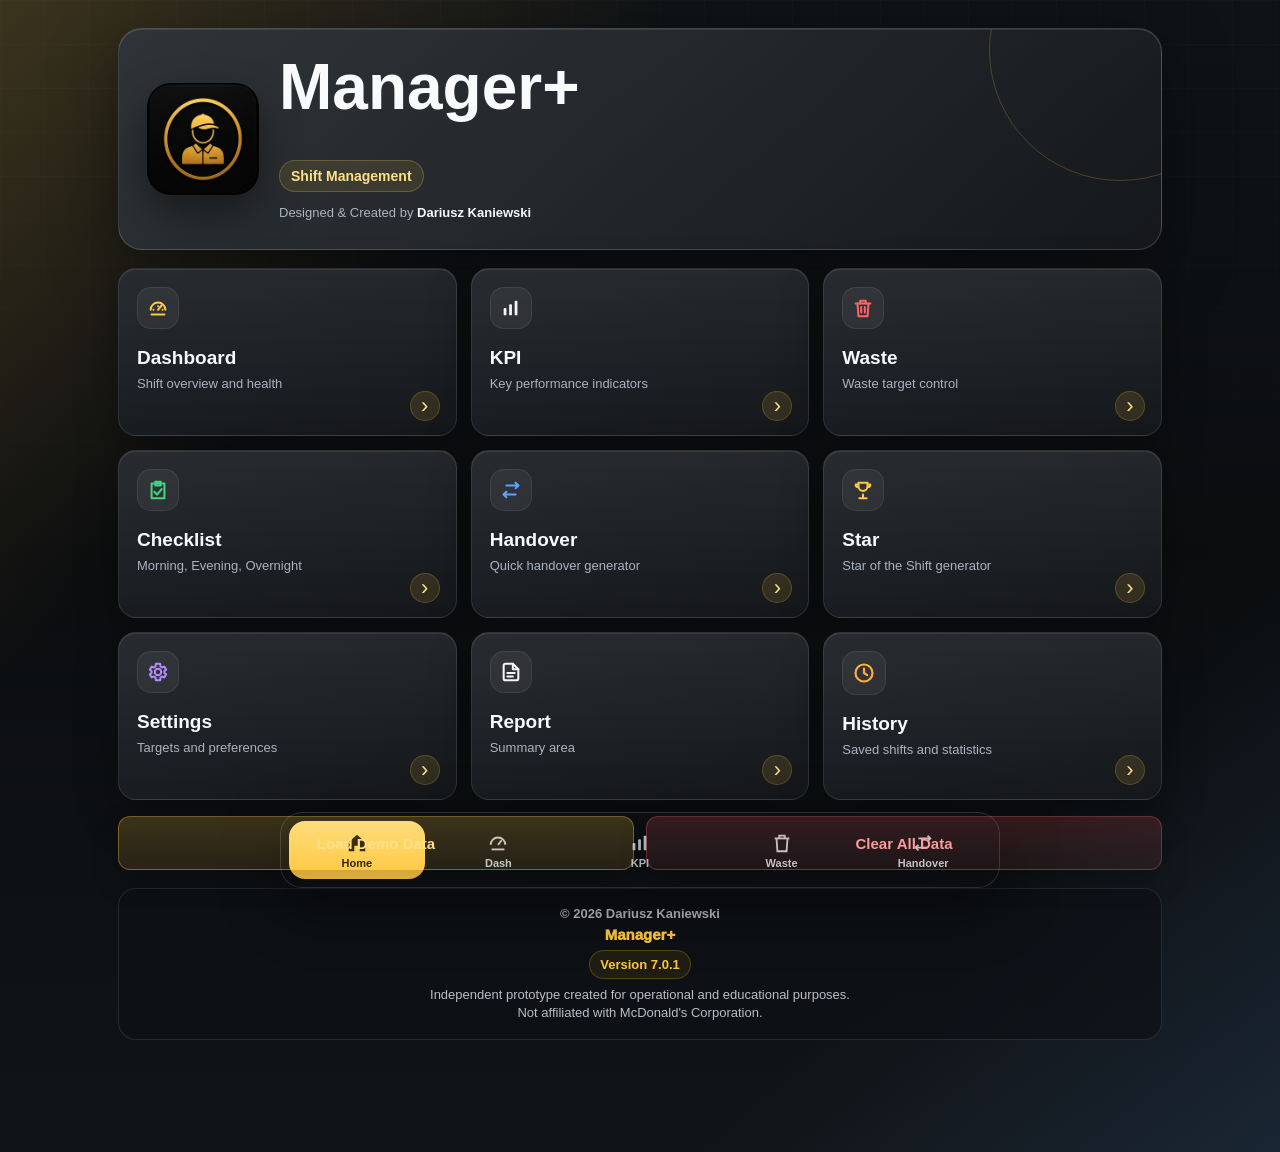
==== commit 83a99d80: "Refresh" ====
--- a/index.html
+++ b/index.html
@@ -1,638 +1,4130 @@
-﻿<!DOCTYPE html>
-<html lang="pl">
-<head>
-  <meta charset="UTF-8" />
-  <meta name="viewport" content="width=device-width, initial-scale=1.0, viewport-fit=cover" />
-  <meta name="theme-color" content="#3b5bdb" />
-  <link rel="manifest" href="manifest.json" />
-  <link rel="icon" type="image/svg+xml" href="favicon.svg?v=2.09" />
-  <link rel="icon" type="image/png" sizes="32x32" href="favicon-32.png?v=2.09" />
-  <link rel="icon" type="image/png" sizes="16x16" href="favicon-16.png?v=2.09" />
-  <link rel="apple-touch-icon" sizes="180x180" href="apple-touch-icon.png?v=2.09" />
-  <meta name="apple-mobile-web-app-title" content="MyLife" />
-  <meta name="apple-mobile-web-app-capable" content="yes" />
-  <meta name="apple-mobile-web-app-status-bar-style" content="default" />
-  <title>MyLife Planner</title>
-  <link rel="preconnect" href="https://fonts.googleapis.com" />
-  <link rel="preconnect" href="https://fonts.gstatic.com" crossorigin />
-  <link href="https://fonts.googleapis.com/css2?family=Inter:wght@400;500;600;700;800&display=swap" rel="stylesheet" />
-  <link rel="stylesheet" href="styles.css?v=2.09" />
-</head>
-<body>
-  <div class="app-shell">
-    <header class="app-header">
-      <div class="brand">
-        <div class="brand-mark" aria-hidden="true">
-          <svg class="brand-mandala" viewBox="0 0 64 64" focusable="false">
-            <g fill="none" stroke="currentColor" stroke-linecap="round" stroke-linejoin="round">
-              <circle cx="32" cy="32" r="24.5" stroke-width="2.2" opacity=".28" />
-              <circle cx="32" cy="32" r="12.4" stroke-width="2.4" opacity=".58" />
-              <path stroke-width="2.9" d="M32 5.5c-6.6 8.2-6.6 15.6 0 24.5 6.6-8.9 6.6-16.3 0-24.5Z" />
-              <path stroke-width="2.9" d="M32 58.5c6.6-8.2 6.6-15.6 0-24.5-6.6 8.9-6.6 16.3 0 24.5Z" />
-              <path stroke-width="2.9" d="M5.5 32c8.2-6.6 15.6-6.6 24.5 0-8.9 6.6-16.3 6.6-24.5 0Z" />
-              <path stroke-width="2.9" d="M58.5 32c-8.2 6.6-15.6 6.6-24.5 0 8.9-6.6 16.3-6.6 24.5 0Z" />
-              <path stroke-width="2.35" d="M13.5 13.5c10.4 1.2 15.7 6.4 17.1 17.1-10.7-1.4-15.9-6.7-17.1-17.1Z" />
-              <path stroke-width="2.35" d="M50.5 13.5c-1.2 10.4-6.4 15.7-17.1 17.1 1.4-10.7 6.7-15.9 17.1-17.1Z" />
-              <path stroke-width="2.35" d="M13.5 50.5c1.2-10.4 6.4-15.7 17.1-17.1-1.4 10.7-6.7 15.9-17.1 17.1Z" />
-              <path stroke-width="2.35" d="M50.5 50.5c-10.4-1.2-15.7-6.4-17.1-17.1 10.7 1.4 15.9 6.7 17.1 17.1Z" />
-            </g>
-            <g fill="currentColor">
-              <circle cx="32" cy="32" r="3.6" />
-              <circle cx="32" cy="4.5" r="1.8" />
-              <circle cx="32" cy="59.5" r="1.8" />
-              <circle cx="4.5" cy="32" r="1.8" />
-              <circle cx="59.5" cy="32" r="1.8" />
-              <circle cx="12.6" cy="12.6" r="1.45" opacity=".82" />
-              <circle cx="51.4" cy="12.6" r="1.45" opacity=".82" />
-              <circle cx="12.6" cy="51.4" r="1.45" opacity=".82" />
-              <circle cx="51.4" cy="51.4" r="1.45" opacity=".82" />
-            </g>
-          </svg>
-        </div>
-        <div class="brand-text">
-          <h1 data-i18n="appName">MyLife Planner</h1>
-          <p data-i18n="versionText">Kalendarz i organizer</p>
-        </div>
-      </div>
-      <div class="header-status" id="headerStatus" aria-live="polite">
-        <span id="headerDateTime"></span>
-        <span class="header-weather hidden" id="headerWeather"></span>
-      </div>
-    </header>
-
-    <nav class="top-nav" aria-label="Główna nawigacja">
-      <button class="active icon-nav" type="button" data-view="dashboard" data-nav-key="navToday"></button>
-      <button class="icon-nav" type="button" data-view="calendar" data-nav-key="navCalendar"></button>
-      <button class="icon-nav" type="button" data-view="agenda" data-nav-key="navAgenda"></button>
-      <button class="icon-nav" type="button" data-view="add" data-nav-key="navAdd"></button>
-      <button class="icon-nav" type="button" data-view="all" data-nav-key="navAll"></button>
-      <button class="icon-nav" type="button" data-view="done" data-nav-key="navHistory"></button>
-      <button class="icon-nav" type="button" data-view="settings" data-nav-key="navSettings"></button>
-      <button class="icon-nav brand-nav" id="brandBtn" type="button" aria-expanded="false" aria-controls="aboutLayer"></button>
-    </nav>
-
-    <main>
-      <section id="dashboard" class="view">
-        <div class="stats" aria-label="Podsumowanie">
-          <div class="stat">
-            <span data-i18n="todayCount">dzisiaj</span>
-            <strong id="statToday">0</strong>
-          </div>
-          <div class="stat">
-            <span data-i18n="weekCount">w tygodniu</span>
-            <strong id="statWeek">0</strong>
-          </div>
-          <div class="stat">
-            <span data-i18n="overdueCount">zaległe</span>
-            <strong id="statOverdue">0</strong>
-          </div>
-        </div>
-
-        <div class="layout-grid">
-          <article class="panel">
-            <div class="panel-title">
-              <span id="iconTodayHead"></span>
-              <h2 data-i18n="todayPanel">Dzisiaj i zaległe</h2>
-            </div>
-            <form class="quick-task-form" id="quickTaskForm">
-              <input id="quickTaskInput" type="text" data-i18n-placeholder="quickTaskPlaceholder" placeholder="Wpisz szybką sprawę..." />
-              <button class="primary-action quick-task-button" type="submit" aria-label="Dodaj szybką sprawę" data-i18n-aria="quickTaskAdd">+</button>
-            </form>
-            <div id="todayList" class="list"></div>
-          </article>
-
-          <article class="panel">
-            <div class="panel-title">
-              <span id="iconBellHead"></span>
-              <h2 data-i18n="upcomingPanel">Nadchodzące</h2>
-            </div>
-            <div id="upcomingList" class="list"></div>
-          </article>
-        </div>
-      </section>
-
-      <section id="calendar" class="view hidden">
-        <div class="layout-grid calendar-layout">
-          <article class="panel">
-            <div class="calendar-head">
-              <button class="icon-button" id="prevMonth" type="button" aria-label="Poprzedni miesiąc">‹</button>
-              <h2 id="calendarTitle"></h2>
-              <button class="icon-button" id="nextMonth" type="button" aria-label="Następny miesiąc">›</button>
-            </div>
-            <div class="calendar-grid" id="calendarGrid"></div>
-          </article>
-
-          <article class="panel">
-            <div class="panel-title">
-              <span id="iconCalendarDayHead"></span>
-              <h2 id="selectedDayTitle">Wybrany dzień</h2>
-            </div>
-            <div id="selectedDayList" class="list"></div>
-          </article>
-        </div>
-      </section>
-
-      <section id="agenda" class="view hidden">
-        <article class="panel">
-          <div class="panel-title">
-            <span id="iconAgendaHead"></span>
-            <h2 data-i18n="agendaTitle">Agenda</h2>
-          </div>
-          <div class="agenda-toolbar">
-            <div>
-              <label for="agendaLimit" data-i18n="agendaLimitLabel">Liczba wpisów</label>
-              <select id="agendaLimit">
-                <option value="10">10</option>
-                <option value="20">20</option>
-                <option value="50">50</option>
-                <option value="all" data-i18n="agendaLimitAll">Wszystkie</option>
-              </select>
-            </div>
-            <button class="backup-btn agenda-print-btn" id="printAgendaBtn" type="button" data-i18n="printAgenda">Drukuj</button>
-          </div>
-          <div class="agenda-grid">
-            <section class="agenda-section">
-              <h3 data-i18n="agendaToday">Dzisiaj</h3>
-              <div id="agendaTodayList" class="list"></div>
-            </section>
-            <section class="agenda-section">
-              <h3 data-i18n="agendaTomorrow">Jutro</h3>
-              <div id="agendaTomorrowList" class="list"></div>
-            </section>
-            <section class="agenda-section">
-              <h3 data-i18n="agendaWeek">Ten tydzień</h3>
-              <div id="agendaWeekList" class="list"></div>
-            </section>
-            <section class="agenda-section">
-              <h3 data-i18n="agendaLater">Później</h3>
-              <div id="agendaLaterList" class="list"></div>
-            </section>
-          </div>
-          <p class="agenda-more hidden" id="agendaMore"></p>
-        </article>
-      </section>
-
-      <section id="add" class="view hidden">
-        <div class="layout-grid">
-          <article class="panel">
-            <div class="panel-title">
-              <span id="iconPlusHead"></span>
-              <h2 data-i18n="addTitle">Dodaj ważną sprawę</h2>
-            </div>
-
-            <form id="eventForm" class="event-form">
-              <label for="title" data-i18n="titleLabel">Tytuł</label>
-              <input id="title" placeholder="np. 800+, rata kredytu, lekarz..." required />
-
-              <div class="form-row">
-                <div>
-                  <label for="date" data-i18n="dateLabel">Data</label>
-                  <input id="date" type="date" required />
-                </div>
-                <div>
-                  <label for="time" data-i18n="timeLabel">Godzina opcjonalnie</label>
-                  <input id="time" type="time" />
-                </div>
-              </div>
-
-              <div class="form-row">
-                <div>
-                  <label for="category" data-i18n="categoryLabel">Kategoria</label>
-                  <select id="category"></select>
-                </div>
-                <div>
-                  <label for="priority" data-i18n="priorityLabel">Priorytet</label>
-                  <select id="priority">
-                    <option value="normal" data-i18n="priorityNormal">Normalne</option>
-                    <option value="important" data-i18n="priorityImportant">Ważne</option>
-                    <option value="urgent" data-i18n="priorityUrgent">Pilne</option>
-                  </select>
-                </div>
-              </div>
-
-              <div class="form-row">
-                <div>
-                  <label for="reminder" data-i18n="reminderLabel">Przypomnienie</label>
-                  <select id="reminder">
-                    <option value="0">W dniu wydarzenia</option>
-                    <option value="1">1 dzień wcześniej</option>
-                    <option value="3">3 dni wcześniej</option>
-                    <option value="7">7 dni wcześniej</option>
-                    <option value="14">14 dni wcześniej</option>
-                  </select>
-                </div>
-              </div>
-
-              <div class="form-row">
-                <div>
-                  <label for="recurrence" data-i18n="recurrenceLabel">Powtarzanie</label>
-                  <select id="recurrence">
-                    <option value="none" data-i18n="recurrenceNone">Nie powtarzaj</option>
-                    <option value="daily" data-i18n="recurrenceDaily">Codziennie</option>
-                    <option value="weekly" data-i18n="recurrenceWeekly">Co tydzień</option>
-                    <option value="biweekly" data-i18n="recurrenceBiweekly">Co 2 tygodnie</option>
-                    <option value="monthly" data-i18n="recurrenceMonthly">Co miesiąc</option>
-                    <option value="quarterly" data-i18n="recurrenceQuarterly">Co 3 miesiące</option>
-                    <option value="semiannual" data-i18n="recurrenceSemiannual">Co 6 miesięcy</option>
-                    <option value="yearly" data-i18n="recurrenceYearly">Co rok</option>
-                  </select>
-                </div>
-                <div>
-                  <label for="repeatUntil" data-i18n="repeatUntilLabel">Powtarzaj do opcjonalnie</label>
-                  <input id="repeatUntil" type="date" />
-                </div>
-              </div>
-
-              <label for="note" data-i18n="noteLabel">Notatka opcjonalnie</label>
-              <textarea id="note" placeholder="np. dokumenty, kwota, telefon, miejsce..."></textarea>
-
-              <div class="form-actions">
-                <button class="primary-action" id="saveEventBtn" type="submit" data-i18n="saveEvent">Zapisz wydarzenie</button>
-                <button class="secondary-action hidden" id="cancelEditBtn" type="button" data-i18n="cancelEdit">Anuluj edycję</button>
-              </div>
-            </form>
-          </article>
-
-          <article class="panel compact-panel">
-            <div class="panel-title">
-              <span id="iconBoltHead"></span>
-              <h2 data-i18n="quickTitle">Szybkie dodawanie</h2>
-            </div>
-            <div class="quick-grid">
-              <button type="button" data-template="800+" data-cat="Finanse">800+</button>
-              <button type="button" data-template="Rata kredytu" data-cat="Finanse">Rata kredytu</button>
-              <button type="button" data-template="Czynsz / opłaty" data-cat="Finanse">Czynsz / opłaty</button>
-              <button type="button" data-template="Ubezpieczenie auta" data-cat="Auto">Ubezpieczenie auta</button>
-              <button type="button" data-template="Przegląd auta" data-cat="Auto">Przegląd auta</button>
-              <button type="button" data-template="Wizyta u lekarza" data-cat="Zdrowie">Lekarz</button>
-              <button type="button" data-template="Sprawa w urzędzie" data-cat="Urzędy">Urząd</button>
-              <button type="button" data-template="Szkoła / dziecko" data-cat="Rodzina">Szkoła / dziecko</button>
-            </div>
-            <div class="stacked-actions">
-              <button class="secondary-action" id="demoBtn" type="button" data-i18n="demoButton">Dodaj przykładowe wydarzenia</button>
-              <button class="secondary-action danger-action compact-danger" id="removeDemoBtn" type="button" data-i18n="removeDemoButton">Usuń przykładowe dane</button>
-              <button class="secondary-action" id="notifyBtn" type="button" data-i18n="notifyButton">Włącz / wyłącz powiadomienia</button>
-            </div>
-          </article>
-        </div>
-      </section>
-
-      <section id="all" class="view hidden">
-        <article class="panel">
-          <div class="panel-title">
-            <span id="iconCalendarHead"></span>
-            <h2 data-i18n="allTitle">Wszystkie aktywne sprawy</h2>
-          </div>
-          <div class="filter-bar" aria-label="Filtry wydarzeń">
-            <div>
-              <label for="searchInput" data-i18n="searchLabel">Szukaj</label>
-              <input id="searchInput" type="search" placeholder="Tytuł, notatka, kategoria..." data-i18n-placeholder="searchPlaceholder" />
-            </div>
-            <div>
-              <label for="filterCategory" data-i18n="filterCategoryLabel">Kategoria</label>
-              <select id="filterCategory"></select>
-            </div>
-            <div>
-              <label for="filterPriority" data-i18n="filterPriorityLabel">Priorytet</label>
-              <select id="filterPriority">
-                <option value="all" data-i18n="filterAll">Wszystkie</option>
-                <option value="normal" data-i18n="priorityNormal">Normalne</option>
-                <option value="important" data-i18n="priorityImportant">Ważne</option>
-                <option value="urgent" data-i18n="priorityUrgent">Pilne</option>
-              </select>
-            </div>
-            <div>
-              <label for="filterTime" data-i18n="filterTimeLabel">Termin</label>
-              <select id="filterTime">
-                <option value="all" data-i18n="filterAll">Wszystkie</option>
-                <option value="overdue" data-i18n="filterOverdue">Zaległe</option>
-                <option value="today" data-i18n="filterToday">Dzisiaj</option>
-                <option value="upcoming" data-i18n="filterUpcoming">Nadchodzące</option>
-              </select>
-            </div>
-          </div>
-          <div id="allList" class="list"></div>
-        </article>
-      </section>
-
-      <section id="done" class="view hidden">
-        <article class="panel">
-          <div class="panel-title">
-            <span id="iconHistoryHead"></span>
-            <h2 data-i18n="historyTitle">Historia zakończonych</h2>
-          </div>
-          <div id="doneList" class="list"></div>
-          <button class="secondary-action danger-action" id="clearDone" type="button" data-i18n="clearHistory">Wyczyść historię zakończonych</button>
-        </article>
-      </section>
-
-      <section id="settings" class="view hidden">
-        <article class="panel settings-panel">
-          <div class="panel-title">
-            <span id="iconSettingsHead"></span>
-            <h2 data-i18n="settingsTitle">Ustawienia</h2>
-          </div>
-
-          <div class="settings-grid">
-            <div class="settings-section-title">
-              <span data-i18n="settingsSectionPreferences">Preferencje aplikacji</span>
-            </div>
-
-            <div class="settings-group">
-              <label data-i18n="languageLabel">Język aplikacji</label>
-              <div class="segmented-control">
-                <button class="language-btn" type="button" data-lang="pl">Polski</button>
-                <button class="language-btn" type="button" data-lang="en">English</button>
-              </div>
-              <p data-i18n="languageNote">Wybrany język zostanie zapamiętany w tej przeglądarce.</p>
-            </div>
-
-            <div class="settings-group">
-              <label data-i18n="appearanceLabel">Wygląd</label>
-              <div class="segmented-control appearance-control">
-                <button class="appearance-btn" type="button" data-appearance="light" data-i18n="appearanceLight">Jasny</button>
-                <button class="appearance-btn" type="button" data-appearance="dark" data-i18n="appearanceDark">Ciemny</button>
-                <button class="appearance-btn" type="button" data-appearance="system" data-i18n="appearanceSystem">Systemowy</button>
-              </div>
-              <p data-i18n="appearanceNote">Tryb systemowy dopasowuje planner do ustawień urządzenia.</p>
-            </div>
-
-            <div class="settings-group">
-              <label data-i18n="onboardingSettingsLabel">Pierwsze uruchomienie</label>
-              <div class="settings-row-label" data-i18n="onboardingAutoLabel">Kreator przy starcie</div>
-              <div class="segmented-control">
-                <button class="onboarding-auto-btn" type="button" data-onboarding-auto="true" data-i18n="onboardingAutoOn">Włącz</button>
-                <button class="onboarding-auto-btn" type="button" data-onboarding-auto="false" data-i18n="onboardingAutoOff">Wyłącz</button>
-              </div>
-              <button class="backup-btn" id="openOnboardingBtn" type="button" data-i18n="onboardingOpen">Uruchom teraz</button>
-              <p data-i18n="onboardingSettingsNote">Włącz, jeśli kreator ma pojawić się przy następnym uruchomieniu. Możesz go też uruchomić ręcznie.</p>
-            </div>
-
-            <div class="settings-section-title">
-              <span data-i18n="settingsSectionAppearance">Wygląd i styl</span>
-            </div>
-
-            <div class="settings-group">
-              <label data-i18n="themeLabel">Motyw kolorystyczny</label>
-              <div class="option-grid">
-                <button class="theme-btn" type="button" data-theme="lavender"><span class="swatch lavender"></span> Lavender</button>
-                <button class="theme-btn" type="button" data-theme="ocean"><span class="swatch ocean"></span> Ocean</button>
-                <button class="theme-btn" type="button" data-theme="forest"><span class="swatch forest"></span> Forest</button>
-                <button class="theme-btn" type="button" data-theme="pistachio"><span class="swatch pistachio"></span> Pistachio</button>
-                <button class="theme-btn" type="button" data-theme="rainbow"><span class="swatch rainbow"></span> Rainbow</button>
-                <button class="theme-btn" type="button" data-theme="sunset"><span class="swatch sunset"></span> Sunset</button>
-                <button class="theme-btn" type="button" data-theme="rose"><span class="swatch rose"></span> Rose</button>
-                <button class="theme-btn" type="button" data-theme="graphite"><span class="swatch graphite"></span> Graphite</button>
-              </div>
-              <p data-i18n="themeNote">Motyw pozwala dopasować organizer do własnego stylu.</p>
-            </div>
-
-            <div class="settings-group">
-              <label data-i18n="radiusLabel">Styl okien</label>
-              <div class="option-grid radius-grid">
-                <button class="radius-btn" type="button" data-radius="soft"><span class="shape-demo soft"></span> <span data-i18n="radiusSoft">Zaokrąglone</span></button>
-                <button class="radius-btn" type="button" data-radius="medium"><span class="shape-demo medium"></span> <span data-i18n="radiusMedium">Lekko zaokrąglone</span></button>
-                <button class="radius-btn" type="button" data-radius="square"><span class="shape-demo square"></span> <span data-i18n="radiusSquare">Proste</span></button>
-              </div>
-              <p data-i18n="radiusNote">Miękkie okna wyglądają przyjaźnie, a proste bardziej technicznie.</p>
-            </div>
-
-            <div class="settings-section-title">
-              <span data-i18n="settingsSectionDefaults">Nowe sprawy</span>
-            </div>
-
-            <div class="settings-group">
-              <label for="customCategoryInput" data-i18n="customCategoriesLabel">Własne kategorie</label>
-              <div class="category-add-row">
-                <input id="customCategoryInput" type="text" data-i18n-placeholder="customCategoryPlaceholder" placeholder="np. Wycieczki, Dom, Hobby" />
-                <button class="backup-btn" id="addCategoryBtn" type="button" data-i18n="addCategory">Dodaj kategorię</button>
-              </div>
-              <div class="category-chip-list" id="customCategoryList"></div>
-              <p data-i18n="customCategoriesNote">Własne kategorie pojawią się w formularzu, filtrach i kreatorze.</p>
-            </div>
-
-            <div class="settings-group">
-              <label data-i18n="defaultsLabel">Domyślne dla nowych spraw</label>
-              <div class="form-row compact-settings-row">
-                <div>
-                  <label for="defaultCategory" data-i18n="categoryLabel">Kategoria</label>
-                  <select id="defaultCategory"></select>
-                </div>
-                <div>
-                  <label for="defaultPriority" data-i18n="priorityLabel">Priorytet</label>
-                  <select id="defaultPriority">
-                    <option value="normal" data-i18n="priorityNormal">Normalne</option>
-                    <option value="important" data-i18n="priorityImportant">Ważne</option>
-                    <option value="urgent" data-i18n="priorityUrgent">Pilne</option>
-                  </select>
-                </div>
-              </div>
-              <div class="form-row compact-settings-row">
-                <div>
-                  <label for="defaultReminder" data-i18n="reminderLabel">Przypomnienie</label>
-                  <select id="defaultReminder">
-                    <option value="0">W dniu wydarzenia</option>
-                    <option value="1">1 dzień wcześniej</option>
-                    <option value="3">3 dni wcześniej</option>
-                    <option value="7">7 dni wcześniej</option>
-                    <option value="14">14 dni wcześniej</option>
-                  </select>
-                </div>
-              </div>
-              <p data-i18n="defaultsNote">Te wartości będą ustawiane automatycznie przy dodawaniu nowej sprawy.</p>
-            </div>
-
-            <div class="settings-section-title">
-              <span data-i18n="settingsSectionData">Dane i import</span>
-            </div>
-
-            <div class="settings-group">
-              <label data-i18n="backupLabel">Kopia zapasowa</label>
-              <div class="option-grid backup-grid">
-                <button class="backup-btn" id="exportBackup" type="button" data-i18n="exportBackup">Eksportuj dane</button>
-                <button class="backup-btn" id="importBackup" type="button" data-i18n="importBackup">Importuj dane</button>
-              </div>
-              <input id="backupFile" type="file" accept="application/json,.json" hidden />
-              <p data-i18n="backupNote">Zapisz kopię wydarzeń na komputerze albo przywróć ją z pliku.</p>
-            </div>
-
-            <div class="settings-group">
-              <label data-i18n="calendarTransferLabel">Kalendarz .ics</label>
-              <div class="option-grid backup-grid">
-                <button class="backup-btn" id="exportIcs" type="button" data-i18n="exportIcs">Eksportuj .ics</button>
-                <button class="backup-btn" id="importIcs" type="button" data-i18n="importIcs">Importuj .ics</button>
-              </div>
-              <input id="icsFile" type="file" accept="text/calendar,.ics,.ical" hidden />
-              <p data-i18n="calendarTransferNote">Importuj wydarzenia z Google, Outlooka lub Apple Calendar albo wyeksportuj je do pliku kalendarza.</p>
-            </div>
-
-            <div class="settings-group">
-              <label data-i18n="resetDataLabel">Dane aplikacji</label>
-              <button class="backup-btn danger-reset" id="resetDataBtn" type="button" data-i18n="resetData">Usuń wszystkie dane</button>
-              <p data-i18n="resetDataNote">Usuwa wydarzenia, historię, ustawienia wyglądu i zapisane przypomnienia z tej przeglądarki.</p>
-            </div>
-          </div>
-        </article>
-      </section>
-    </main>
-  </div>
-
-  <nav class="bottom-nav" aria-label="Dolna nawigacja">
-    <button class="active icon-nav" type="button" data-view="dashboard" data-nav-key="navToday"></button>
-    <button class="icon-nav" type="button" data-view="calendar" data-nav-key="navCalendar"></button>
-    <button class="icon-nav" type="button" data-view="agenda" data-nav-key="navAgenda"></button>
-    <button class="icon-nav" type="button" data-view="add" data-nav-key="navAdd"></button>
-    <button class="icon-nav" type="button" data-view="all" data-nav-key="navAll"></button>
-    <button class="icon-nav" type="button" data-view="done" data-nav-key="navHistory"></button>
-    <button class="icon-nav" type="button" data-view="settings" data-nav-key="navSettings"></button>
-    <button class="icon-nav brand-nav" id="brandBtnMobile" type="button" aria-expanded="false" aria-controls="aboutLayer"></button>
-  </nav>
-
-  <div class="toast" id="toast"></div>
-  <div class="confirm-layer hidden" id="confirmLayer" role="presentation">
-    <div class="confirm-dialog" role="dialog" aria-modal="true" aria-labelledby="confirmTitle" aria-describedby="confirmMessage">
-      <div class="confirm-icon" id="confirmIcon"></div>
-      <div>
-        <h2 id="confirmTitle" data-i18n="confirmTitle">Potwierdzenie</h2>
-        <p id="confirmMessage"></p>
-      </div>
-      <div class="confirm-actions">
-        <button class="secondary-action" id="confirmCancel" type="button" data-i18n="confirmCancel">Anuluj</button>
-        <button class="primary-action" id="confirmOk" type="button" data-i18n="confirmOk">OK</button>
-      </div>
-    </div>
-  </div>
-  <div class="about-layer hidden" id="aboutLayer" role="presentation">
-    <div class="about-dialog" role="dialog" aria-modal="true" aria-labelledby="aboutTitle">
-      <button class="icon-button about-close" id="aboutClose" type="button" aria-label="Zamknij">×</button>
-      <div class="about-hero">
-        <div class="about-mark" id="aboutMark"></div>
-        <div>
-          <h2 id="aboutTitle">MyLife Planner</h2>
-          <p data-i18n="brandTagline">Kalendarz i organizer</p>
-        </div>
-      </div>
-      <div class="about-grid">
-        <section>
-          <h3 data-i18n="aboutPurposeTitle">O aplikacji</h3>
-          <p data-i18n="aboutPurposeText">MyLife Planner pomaga uporządkować codzienne sprawy, terminy, płatności, wizyty i przypomnienia w jednym spokojnym miejscu.</p>
-        </section>
-        <section>
-          <h3 data-i18n="aboutCreatorTitle">Autor</h3>
-          <p data-i18n="aboutCreatorText">Aplikacja została stworzona przez Dariusza Kaniewskiego jako praktyczny organizer do codziennego życia.</p>
-        </section>
-        <section>
-          <h3 data-i18n="aboutFeaturesTitle">Cechy</h3>
-          <ul>
-            <li data-i18n="aboutFeatureCalendar">Kalendarz z oznaczeniem ważnych i pilnych dni.</li>
-            <li data-i18n="aboutFeatureRecurring">Sprawy cykliczne i edycja całych serii.</li>
-            <li data-i18n="aboutFeatureNotifications">Powiadomienia i przypomnienia.</li>
-            <li data-i18n="aboutFeatureBackup">Eksport i import kopii zapasowej.</li>
-          </ul>
-        </section>
-        <section>
-          <h3 data-i18n="aboutBenefitsTitle">Zalety</h3>
-          <p data-i18n="aboutBenefitsText">Aplikacja jest lekka, działa lokalnie w przeglądarce i pozwala szybko wrócić do tego, co naprawdę trzeba załatwić.</p>
-        </section>
-        <section>
-          <h3 data-i18n="aboutPrivacyTitle">Prywatność i dane</h3>
-          <p data-i18n="aboutPrivacyText">Twoje wydarzenia są zapisywane lokalnie w tej przeglądarce. Aplikacja nie wysyła ich na serwer. Możesz wykonać kopię zapasową albo usunąć dane z przeglądarki.</p>
-        </section>
-        <section>
-          <h3 data-i18n="aboutChangesTitle">Ostatnie zmiany</h3>
-          <ul>
-            <li data-i18n="aboutChange209">2.09 · Dodano ciemną ikonę aplikacji spójną z iPhone.</li>
-            <li data-i18n="aboutChange208">2.08 · Poprawiono listę ostatnich zmian w Info.</li>
-            <li data-i18n="aboutChange207">2.07 · Uproszczono ikonę przywracania.</li>
-          </ul>
-        </section>
-      </div>
-      <div class="about-footer">
-        <span id="aboutFooterText">© 2026 D.K. Wszelkie prawa zastrzeżone. · Wersja 2.09</span>
-      </div>
-    </div>
-  </div>
-  <div class="onboarding-layer hidden" id="onboardingLayer" role="presentation">
-    <div class="onboarding-dialog" role="dialog" aria-modal="true" aria-labelledby="onboardingTitle">
-      <div class="onboarding-hero">
-        <div class="about-mark" id="onboardingMark"></div>
-        <div>
-          <h2 id="onboardingTitle" data-i18n="onboardingTitle">Witaj w MyLife Planner</h2>
-          <p data-i18n="onboardingIntro">Ustaw kilka rzeczy i zacznij korzystać z organizera po swojemu.</p>
-        </div>
-      </div>
-
-      <div class="onboarding-grid">
-        <div class="onboarding-field">
-          <label for="onboardingAppearance" data-i18n="appearanceLabel">Wygląd</label>
-          <select id="onboardingAppearance">
-            <option value="light" data-i18n="appearanceLight">Jasny</option>
-            <option value="dark" data-i18n="appearanceDark">Ciemny</option>
-            <option value="system" data-i18n="appearanceSystem">Systemowy</option>
-          </select>
-        </div>
-        <div class="onboarding-field">
-          <label for="onboardingTheme" data-i18n="themeLabel">Motyw kolorystyczny</label>
-          <select id="onboardingTheme">
-            <option value="lavender">Lavender</option>
-            <option value="ocean">Ocean</option>
-            <option value="forest">Forest</option>
-            <option value="pistachio">Pistachio</option>
-            <option value="rainbow">Rainbow</option>
-            <option value="sunset">Sunset</option>
-            <option value="rose">Rose</option>
-            <option value="graphite">Graphite</option>
-          </select>
-        </div>
-        <div class="onboarding-field">
-          <label for="onboardingRadius" data-i18n="radiusLabel">Styl okien</label>
-          <select id="onboardingRadius">
-            <option value="soft" data-i18n="radiusSoft">Zaokrąglone</option>
-            <option value="medium" data-i18n="radiusMedium">Lekko zaokrąglone</option>
-            <option value="square" data-i18n="radiusSquare">Proste</option>
-          </select>
-        </div>
-        <div class="onboarding-field">
-          <label for="onboardingCategory" data-i18n="categoryLabel">Kategoria</label>
-          <select id="onboardingCategory"></select>
-        </div>
-        <div class="onboarding-field">
-          <label for="onboardingPriority" data-i18n="priorityLabel">Priorytet</label>
-          <select id="onboardingPriority">
-            <option value="normal" data-i18n="priorityNormal">Normalne</option>
-            <option value="important" data-i18n="priorityImportant">Ważne</option>
-            <option value="urgent" data-i18n="priorityUrgent">Pilne</option>
-          </select>
-        </div>
-        <div class="onboarding-field">
-          <label for="onboardingReminder" data-i18n="reminderLabel">Przypomnienie</label>
-          <select id="onboardingReminder">
-            <option value="0">W dniu wydarzenia</option>
-            <option value="1">1 dzień wcześniej</option>
-            <option value="3">3 dni wcześniej</option>
-            <option value="7">7 dni wcześniej</option>
-            <option value="14">14 dni wcześniej</option>
-          </select>
-        </div>
-      </div>
-
-      <label class="onboarding-check">
-        <input id="onboardingWeather" type="checkbox" />
-        <span data-i18n="onboardingWeather">Włącz pogodę w nagłówku</span>
-      </label>
-      <p class="onboarding-note" data-i18n="onboardingWeatherNote">Lokalizacja służy tylko do pobrania temperatury i nie jest zapisywana.</p>
-
-      <label class="onboarding-check">
-        <input id="onboardingNotifications" type="checkbox" />
-        <span data-i18n="onboardingNotifications">Włącz powiadomienia</span>
-      </label>
-
-      <div class="onboarding-actions">
-        <button class="secondary-action" id="onboardingSkip" type="button" data-i18n="onboardingSkip">Pomiń</button>
-        <button class="primary-action" id="onboardingStart" type="button" data-i18n="onboardingStart">Zapisz</button>
-      </div>
-    </div>
-  </div>
-  <script src="app.js?v=2.09" defer></script>
+<!DOCTYPE html>
+<html lang="en">
+<head>
+<meta charset="UTF-8">
+<meta name="viewport" content="width=device-width, initial-scale=1.0, viewport-fit=cover">
+<title>Manager+</title>
+<style>
+:root{
+  --bg:#000; --card:#101010; --card2:#171717; --line:#2b2b2e; --text:#f5f5f7; --muted:#aaaab0;
+  --yellow:#ffbc0d; --yellow2:#ffd95a; --green:#39d353; --red:#ff3838; --blue:#4da3ff; --purple:#9b5cff; --orange:#ff9f0a;
+}
+*{box-sizing:border-box}
+html{-webkit-text-size-adjust:100%;background:#000}
+body{margin:0;color:var(--text);background:radial-gradient(circle at top,rgba(255,188,13,.12),transparent 30%),linear-gradient(180deg,#050505,#000 55%,#050505);font-family:-apple-system,BlinkMacSystemFont,"SF Pro Display","Segoe UI",Arial,sans-serif}
+input.navRadio{display:none}
+.app{max-width:860px;margin:0 auto;min-height:100vh;padding:14px 14px 110px}
+.hero{text-align:center;border:1px solid rgba(255,255,255,.12);background:radial-gradient(circle at top,rgba(255,188,13,.12),transparent 42%),linear-gradient(145deg,#151515,#080808);border-radius:30px;padding:34px 18px 30px;margin:8px 0 18px;box-shadow:0 22px 60px rgba(0,0,0,.72),inset 0 1px 0 rgba(255,255,255,.07)}
+.logo{width:132px;height:104px;margin:0 auto 22px;color:var(--yellow);filter:drop-shadow(0 0 30px rgba(255,188,13,.34))}
+.logo svg{width:100%;height:100%;display:block}
+h1{font-size:38px;line-height:1.02;letter-spacing:-1.2px;margin:0 0 10px}
+.subtitle{color:var(--yellow);font-size:23px;font-weight:850;margin-bottom:16px}
+.divider{width:48px;height:2px;background:var(--yellow);border-radius:99px;margin:0 auto 18px}
+.byline{color:#d4d4d8;font-size:14px;line-height:1.45}.byline strong{display:block;font-size:18px;color:#fff;margin-top:3px}
+.tiles{display:grid;grid-template-columns:repeat(2,1fr);gap:12px}
+.tile{border:1px solid rgba(255,255,255,.12);background:linear-gradient(145deg,#151515,#070707);border-radius:22px;padding:18px 14px;min-height:160px;display:flex;flex-direction:column;align-items:center;text-align:center;justify-content:center;box-shadow:0 16px 38px rgba(0,0,0,.55),inset 0 1px 0 rgba(255,255,255,.06);cursor:pointer;user-select:none;-webkit-tap-highlight-color:transparent}
+.tile:active{transform:scale(.98)}.tile svg{width:48px;height:48px;margin-bottom:15px}.tile h2{margin:0 0 8px;font-size:20px}.tile p{margin:0;color:#c5c5ca;font-size:14px;line-height:1.3}.arrow{color:var(--yellow);font-size:26px;margin-top:12px}
+.yellow{color:var(--yellow)}.green{color:var(--green)}.red{color:var(--red)}.blue{color:var(--blue)}.purple{color:var(--purple)}.white{color:#f5f5f7}.orange{color:var(--orange)}
+.screen{display:none}.screenCard{border:1px solid rgba(255,255,255,.12);background:linear-gradient(180deg,#101010,#070707);border-radius:26px;padding:18px;box-shadow:0 18px 46px rgba(0,0,0,.58),inset 0 1px 0 rgba(255,255,255,.05);margin-bottom:16px}
+.screenTitle{display:flex;align-items:center;gap:12px;margin-bottom:14px}.screenTitle svg{width:32px;height:32px}.screenTitle h2{margin:0;font-size:24px}.backLabel{display:inline-flex;align-items:center;gap:8px;color:var(--yellow);font-weight:900;margin-bottom:14px;cursor:pointer}
+.grid{display:grid;grid-template-columns:1fr;gap:10px}
+label.fieldLabel{display:block;color:#d7d7dc;font-size:13px;font-weight:750;margin:12px 0 6px}
+input[type="text"],input[type="date"],input[type="number"],select,textarea{width:100%;border-radius:15px;border:1px solid #2c2c30;background:#050505;color:#fff;padding:13px;font-size:16px}
+textarea{min-height:96px;resize:vertical}
+.generateBtn:active,.resetBtn:active{transform:scale(.97);filter:brightness(1.35)}
+.generateBtn,.resetBtn{margin-top:12px;border:1px solid rgba(255,188,13,.25);background:rgba(255,188,13,.08);color:var(--yellow);border-radius:14px;padding:12px 14px;font-weight:900;width:100%;font-size:15px}
+.kpiBox{display:flex;justify-content:space-between;align-items:center;gap:10px;background:#080808;border:1px solid #28282b;border-radius:16px;padding:13px;margin-top:10px}
+.badge{padding:7px 10px;border-radius:999px;font-size:11px;font-weight:900;white-space:nowrap;color:var(--yellow);background:rgba(255,188,13,.09);border:1px solid rgba(255,188,13,.18)}
+.statusOK{color:var(--green);background:rgba(57,211,83,.12);border-color:rgba(57,211,83,.25)}
+.statusWarn{color:var(--yellow);background:rgba(255,188,13,.10);border-color:rgba(255,188,13,.25)}
+.statusBad{color:var(--red);background:rgba(255,56,56,.10);border-color:rgba(255,56,56,.25)}
+.healthScore,.progressCard{margin:14px 0;padding:18px;border-radius:22px;background:linear-gradient(145deg,#171717,#070707);border:1px solid rgba(255,188,13,.20);text-align:center}
+.healthScore .score,.progressPercent{font-size:44px;font-weight:950;color:var(--yellow);line-height:1}
+.healthScore .label{font-size:18px;font-weight:900;margin-top:6px}
+.healthGrid{display:grid;grid-template-columns:1fr;gap:8px;margin-top:12px}
+.healthItem{display:flex;justify-content:space-between;align-items:center;gap:10px;background:#080808;border:1px solid #28282b;border-radius:16px;padding:12px}
+.coachBox,.missingList{margin-top:14px;background:#080808;border:1px solid #28282b;border-radius:18px;padding:14px;color:#d7d7dc;line-height:1.45;white-space:pre-wrap}
+.progressBar{height:14px;background:#080808;border:1px solid #28282b;border-radius:999px;overflow:hidden;margin:14px 0}.progressFill{height:100%;width:0%;background:linear-gradient(90deg,var(--yellow),var(--yellow2));border-radius:999px;transition:width .25s}
+.taskGroup{margin-top:14px;padding-top:8px;border-top:1px solid #232326}.taskGroup h3{margin:10px 0 8px;font-size:17px;color:var(--yellow)}
+.taskCheck{display:flex;align-items:center;gap:10px;background:#080808;border:1px solid #28282b;border-radius:14px;padding:11px;margin:8px 0;color:#fff}.taskCheck input{width:auto;accent-color:var(--yellow);transform:scale(1.08)}
+.stationBox{display:grid;grid-template-columns:repeat(2,1fr);gap:8px;margin-top:8px}.check{display:flex;align-items:center;gap:8px;background:#080808;border:1px solid #28282b;border-radius:14px;padding:10px;margin:0;color:#fff;font-size:14px}.check input{width:auto;accent-color:var(--yellow)}
+.homeControls{
+  margin:14px 0 18px;
+  display:grid;
+  grid-template-columns:1fr 1fr;
+  gap:10px;
+}
+.homeControls .resetBtn,
+.homeControls .generateBtn{
+  margin-top:0;
+}
+@media(max-width:430px){
+  .homeControls{grid-template-columns:1fr}
+}
+.footer{margin-top:18px;padding:20px 16px;border:1px solid rgba(255,188,13,.18);border-radius:26px;background:linear-gradient(180deg,#101010,#050505);color:#bdbdc4;text-align:center;font-size:13px;line-height:1.45}.footer .brand{color:var(--yellow);font-weight:900}.prototype{display:inline-block;margin:8px 0;padding:6px 11px;border-radius:999px;background:rgba(255,188,13,.08);border:1px solid rgba(255,188,13,.24);color:var(--yellow);font-weight:900}
+.bottomNav{position:fixed;left:50%;bottom:12px;transform:translateX(-50%);width:min(820px,calc(100% - 20px));background:rgba(15,15,15,.9);border:1px solid rgba(255,255,255,.12);border-radius:26px;padding:9px;backdrop-filter:blur(18px);-webkit-backdrop-filter:blur(18px);box-shadow:0 24px 70px rgba(0,0,0,.75);display:grid;grid-template-columns:repeat(5,1fr);gap:6px;z-index:50}
+.navItem{text-align:center;color:#aaaab0;font-size:11px;font-weight:800;border-radius:16px;padding:8px 4px;cursor:pointer;-webkit-tap-highlight-color:transparent}.navItem svg{width:22px;height:22px;display:block;margin:0 auto 3px}
+#home:checked ~ .app #homeScreen,#dash:checked ~ .app #dashboardScreen,#kpi:checked ~ .app #kpiScreen,#waste:checked ~ .app #wasteScreen,#checklist:checked ~ .app #checklistScreen,#handover:checked ~ .app #handoverScreen,#star:checked ~ .app #starScreen,#settings:checked ~ .app #settingsScreen,#report:checked ~ .app #reportScreen,#history:checked ~ .app #historyScreen{display:block}
+#home:checked ~ .bottomNav label[for="home"],#dash:checked ~ .bottomNav label[for="dash"],#kpi:checked ~ .bottomNav label[for="kpi"],#waste:checked ~ .bottomNav label[for="waste"],#handover:checked ~ .bottomNav label[for="handover"]{color:var(--yellow);background:rgba(255,188,13,.08)}
+@media(min-width:680px){.tiles{grid-template-columns:repeat(4,1fr)}.grid{grid-template-columns:repeat(2,1fr)}}
+@media(max-width:430px){h1{font-size:34px}.logo{width:118px;height:94px}.subtitle{font-size:21px}.tile{min-height:154px}.stationBox{grid-template-columns:1fr}}
+
+.homeControls{
+  position:relative;
+  z-index:9999;
+  pointer-events:auto;
+}
+.homeControls button{
+  position:relative;
+  z-index:10000;
+  pointer-events:auto;
+  min-height:54px;
+  touch-action:manipulation;
+  -webkit-tap-highlight-color:rgba(255,188,13,.25);
+  user-select:none;
+  -webkit-user-select:none;
+}
+.touchFlash{
+  transform:scale(.96)!important;
+  filter:brightness(1.55)!important;
+}
+
+
+/* Manager+ v7.0.1 polish */
+.footer .brand{
+  display:inline-block;
+  margin-top:4px;
+  font-size:15px;
+  color:var(--yellow);
+  font-weight:950;
+}
+#shift_date{
+  max-width:100%;
+  min-width:0;
+  width:100%;
+  -webkit-appearance:none;
+  appearance:none;
+  letter-spacing:.2px;
+}
+
+
+/* Manager+ home logo: sharp iPhone/Safari version */
+.logo.managerLogo{
+  width:218px;
+  height:136px;
+  margin:0 auto -20px;
+  color:var(--yellow);
+  filter:none !important;
+  -webkit-filter:none !important;
+  overflow:visible;
+}
+.logo.managerLogo img{
+  width:100%;
+  height:100%;
+  display:block;
+  object-fit:contain;
+  transform:none !important;
+  -webkit-transform:none !important;
+  filter:none !important;
+  -webkit-filter:none !important;
+  image-rendering:auto;
+}
+@media(max-width:430px){
+  .logo.managerLogo{
+    width:198px;
+    height:124px;
+    margin-bottom:-18px;
+  }
+}
+
+
+/* Manager+ footer/byline spacing fix - only visual spacing changes */
+.byline{
+  line-height:1.18;
+}
+.byline strong{
+  margin-top:1px;
+}
+.footer{
+  padding:16px 16px 18px;
+  line-height:1.32;
+}
+.footer .brand{
+  margin-top:2px;
+  margin-bottom:0;
+}
+.prototype{
+  margin:6px 0 7px;
+  padding:5px 10px;
+}
+
+
+.toastMsg{
+position:fixed;left:50%;bottom:95px;transform:translateX(-50%);
+background:linear-gradient(180deg,#151515,#080808);
+border:1px solid rgba(255,188,13,.25);
+color:#fff;padding:12px 18px;border-radius:14px;
+z-index:99999;font-weight:800;
+box-shadow:0 18px 40px rgba(0,0,0,.6);
+opacity:0;transition:.25s;
+pointer-events:none;
+}
+.toastMsg.show{opacity:1}
+
+
+/* Manager+ v6.0 configurable restaurant profile and checklist tasks */
+.settingsSection{
+  margin-top:16px;
+  padding-top:12px;
+  border-top:1px solid #232326;
+}
+.settingsSection h3{
+  margin:8px 0 12px;
+  color:var(--yellow);
+  font-size:18px;
+}
+.taskEditorGroup{
+  margin-top:14px;
+  background:#080808;
+  border:1px solid #28282b;
+  border-radius:18px;
+  padding:14px;
+}
+.taskEditorGroup h4{
+  margin:0 0 10px;
+  color:#fff;
+  font-size:16px;
+}
+.customTaskRow{
+  display:flex;
+  align-items:center;
+  justify-content:space-between;
+  gap:10px;
+  padding:9px 0;
+  border-bottom:1px solid #202024;
+  color:#d7d7dc;
+  font-size:14px;
+}
+.customTaskRow:last-child{
+  border-bottom:0;
+}
+.deleteTaskBtn{
+  width:auto;
+  margin:0;
+  padding:7px 10px;
+  border-radius:10px;
+  border:1px solid rgba(255,56,56,.25);
+  background:rgba(255,56,56,.08);
+  color:var(--red);
+  font-weight:900;
+  font-size:12px;
+}
+.addTaskBox{
+  display:grid;
+  grid-template-columns:1fr auto;
+  gap:8px;
+  margin-top:10px;
+}
+.addTaskBox input{
+  min-width:0;
+}
+.addTaskBox button{
+  width:auto;
+  margin-top:0;
+  white-space:nowrap;
+}
+@media(max-width:430px){
+  .addTaskBox{grid-template-columns:1fr}
+  .addTaskBox button{width:100%}
+}
+
+
+/* Manager+ v7.0 History module */
+.historyStats{display:grid;grid-template-columns:repeat(2,1fr);gap:10px;margin:12px 0 14px}
+.historyStat{background:#080808;border:1px solid #28282b;border-radius:16px;padding:13px}
+.historyStat small{display:block;color:var(--muted);font-size:12px;font-weight:800;margin-bottom:5px}
+.historyStat strong{color:var(--yellow);font-size:22px;line-height:1}
+.historyRecord{background:#080808;border:1px solid #28282b;border-radius:18px;padding:14px;margin:10px 0}
+.historyRecordTitle{font-weight:950;color:#fff}
+.historyRecordMeta{color:var(--muted);font-size:13px;line-height:1.35;margin-top:4px}
+.historyActions{display:grid;grid-template-columns:1fr 1fr;gap:8px;margin-top:10px}
+.historyActions button{margin-top:0}
+.historyReportBox{margin-top:10px;display:none}
+.historyReportBox textarea{min-height:280px}
+@media(max-width:430px){.historyStats{grid-template-columns:1fr}.historyActions{grid-template-columns:1fr}}
+
+/* Manager+ 2026 elegant visual refresh */
+:root{
+  --bg:#0b0d0f;
+  --surface:#111417;
+  --surface2:#171b20;
+  --surface3:#20252b;
+  --line:rgba(255,255,255,.1);
+  --line2:rgba(255,255,255,.16);
+  --text:#f8fafc;
+  --muted:#aab3bf;
+  --yellow:#ffc83d;
+  --yellow2:#ffe08a;
+  --green:#45d483;
+  --red:#ff6464;
+  --blue:#58a6ff;
+  --purple:#b18cff;
+  --orange:#ffad42;
+  --shadow:0 22px 70px rgba(0,0,0,.42);
+}
+html{background:var(--bg)}
+body{
+  min-height:100vh;
+  background:
+    linear-gradient(135deg,rgba(255,200,61,.18),transparent 28%),
+    linear-gradient(315deg,rgba(88,166,255,.12),transparent 24%),
+    linear-gradient(180deg,#101316 0%,#0b0d0f 48%,#111417 100%);
+  font-family:Inter,-apple-system,BlinkMacSystemFont,"SF Pro Display","Segoe UI",Arial,sans-serif;
+}
+body::before{
+  content:"";
+  position:fixed;
+  inset:0;
+  pointer-events:none;
+  background-image:linear-gradient(rgba(255,255,255,.025) 1px,transparent 1px),linear-gradient(90deg,rgba(255,255,255,.018) 1px,transparent 1px);
+  background-size:44px 44px;
+  mask-image:linear-gradient(180deg,rgba(0,0,0,.88),transparent 72%);
+}
+.app{
+  max-width:1080px;
+  padding:24px 18px 112px;
+  position:relative;
+}
+.hero{
+  position:relative;
+  overflow:hidden;
+  display:grid;
+  grid-template-columns:auto 1fr;
+  align-items:center;
+  text-align:left;
+  gap:20px;
+  border-radius:24px;
+  padding:28px;
+  margin:4px 0 18px;
+  background:linear-gradient(135deg,rgba(255,255,255,.1),rgba(255,255,255,.035)),linear-gradient(145deg,#181d22,#0d1013);
+  border:1px solid var(--line2);
+  box-shadow:var(--shadow),inset 0 1px 0 rgba(255,255,255,.1);
+}
+.hero::after{
+  content:"";
+  position:absolute;
+  right:-90px;
+  top:-110px;
+  width:260px;
+  height:260px;
+  border:1px solid rgba(255,200,61,.22);
+  border-radius:50%;
+}
+.logo.managerLogo{
+  width:112px;
+  height:112px;
+  margin:0;
+  border-radius:24px;
+  grid-row:1 / span 3;
+}
+.logo.managerLogo img{
+  border-radius:24px;
+  box-shadow:0 18px 42px rgba(0,0,0,.42);
+}
+h1{
+  font-size:clamp(36px,7vw,64px);
+  line-height:.95;
+  letter-spacing:0;
+}
+.subtitle{
+  display:inline-flex;
+  align-items:center;
+  grid-column:2;
+  justify-self:start;
+  margin:12px 0 0;
+  padding:7px 11px;
+  border:1px solid rgba(255,200,61,.24);
+  border-radius:999px;
+  background:rgba(255,200,61,.1);
+  color:var(--yellow2);
+  font-size:14px;
+  font-weight:850;
+}
+.divider{display:none}
+.byline{
+  grid-column:2;
+  color:var(--muted);
+  font-size:13px;
+  line-height:1.35;
+  margin-top:-8px;
+}
+.byline strong{
+  display:inline;
+  color:var(--text);
+  font-size:13px;
+}
+.tiles{
+  grid-template-columns:repeat(3,minmax(0,1fr));
+  gap:14px;
+}
+.tile{
+  position:relative;
+  align-items:flex-start;
+  text-align:left;
+  justify-content:flex-start;
+  min-height:168px;
+  padding:18px;
+  border-radius:18px;
+  overflow:hidden;
+  background:linear-gradient(180deg,rgba(255,255,255,.075),rgba(255,255,255,.025)),linear-gradient(145deg,var(--surface2),#0f1215);
+  border:1px solid var(--line);
+  box-shadow:0 16px 44px rgba(0,0,0,.32),inset 0 1px 0 rgba(255,255,255,.08);
+  transition:transform .18s ease,border-color .18s ease,background .18s ease;
+}
+.tile:hover{
+  transform:translateY(-2px);
+  border-color:rgba(255,200,61,.32);
+  background:linear-gradient(180deg,rgba(255,255,255,.1),rgba(255,255,255,.035)),linear-gradient(145deg,#1c2228,#101317);
+}
+.tile svg{
+  width:42px;
+  height:42px;
+  margin-bottom:18px;
+  padding:9px;
+  border-radius:14px;
+  background:rgba(255,255,255,.055);
+  border:1px solid rgba(255,255,255,.08);
+}
+.tile h2{font-size:19px;margin-bottom:7px}
+.tile p{color:var(--muted);font-size:13px}
+.arrow{
+  position:absolute;
+  right:16px;
+  bottom:14px;
+  margin:0;
+  width:30px;
+  height:30px;
+  display:grid;
+  place-items:center;
+  border-radius:999px;
+  background:rgba(255,200,61,.12);
+  border:1px solid rgba(255,200,61,.2);
+  color:var(--yellow2);
+  font-size:22px;
+}
+.homeControls{
+  grid-template-columns:repeat(2,minmax(0,1fr));
+  gap:12px;
+  margin:16px 0;
+}
+.screenCard{
+  border-radius:22px;
+  padding:22px;
+  background:linear-gradient(180deg,rgba(255,255,255,.07),rgba(255,255,255,.025)),linear-gradient(145deg,var(--surface),#0d1013);
+  border:1px solid var(--line2);
+  box-shadow:var(--shadow),inset 0 1px 0 rgba(255,255,255,.08);
+}
+.screenTitle{
+  padding-bottom:14px;
+  border-bottom:1px solid var(--line);
+}
+.screenTitle h2{font-size:26px;letter-spacing:0}
+.screenTitle svg{
+  width:38px;
+  height:38px;
+  padding:8px;
+  border-radius:14px;
+  background:rgba(255,255,255,.055);
+  border:1px solid rgba(255,255,255,.08);
+}
+.backLabel{
+  min-height:40px;
+  padding:9px 13px;
+  border-radius:999px;
+  background:rgba(255,200,61,.1);
+  border:1px solid rgba(255,200,61,.2);
+  color:var(--yellow2);
+}
+label.fieldLabel{
+  color:#dce3eb;
+  font-size:12px;
+  letter-spacing:.02em;
+  text-transform:uppercase;
+}
+input[type="text"],input[type="date"],input[type="number"],select,textarea{
+  border-radius:12px;
+  border:1px solid rgba(255,255,255,.12);
+  background:#0d1115;
+  box-shadow:inset 0 1px 0 rgba(255,255,255,.04);
+}
+input:focus,select:focus,textarea:focus{
+  outline:2px solid rgba(255,200,61,.35);
+  border-color:rgba(255,200,61,.52);
+}
+.generateBtn,.resetBtn{
+  border-radius:12px;
+  min-height:48px;
+  border:1px solid rgba(255,200,61,.35);
+  background:linear-gradient(180deg,rgba(255,200,61,.2),rgba(255,200,61,.1));
+  color:var(--yellow2);
+  box-shadow:0 12px 28px rgba(0,0,0,.22);
+}
+.resetBtn{
+  border-color:rgba(255,100,100,.32);
+  background:linear-gradient(180deg,rgba(255,100,100,.16),rgba(255,100,100,.08));
+  color:#ff9a9a;
+}
+.healthScore,.progressCard,.coachBox,.missingList,.taskEditorGroup,.historyRecord,.historyStat,.taskCheck,.check,.kpiBox,.healthItem{
+  border-radius:16px;
+  background:rgba(13,17,21,.82);
+  border:1px solid rgba(255,255,255,.1);
+}
+.healthScore,.progressCard{
+  text-align:left;
+  padding:20px;
+}
+.healthScore .score,.progressPercent{
+  font-size:48px;
+  color:var(--yellow2);
+}
+.healthScore .label{font-size:16px}
+.bottomNav{
+  width:min(720px,calc(100% - 24px));
+  border-radius:22px;
+  padding:8px;
+  background:rgba(13,16,20,.82);
+  border:1px solid rgba(255,255,255,.14);
+  box-shadow:0 18px 60px rgba(0,0,0,.46);
+}
+.navItem{
+  min-height:58px;
+  border-radius:16px;
+  display:flex;
+  flex-direction:column;
+  justify-content:center;
+  color:#c1c8d0;
+}
+#home:checked ~ .bottomNav label[for="home"],#dash:checked ~ .bottomNav label[for="dash"],#kpi:checked ~ .bottomNav label[for="kpi"],#waste:checked ~ .bottomNav label[for="waste"],#handover:checked ~ .bottomNav label[for="handover"]{
+  color:#1a1405;
+  background:linear-gradient(180deg,var(--yellow2),var(--yellow));
+}
+.footer{
+  border-radius:18px;
+  background:rgba(13,17,21,.64);
+  border-color:rgba(255,255,255,.1);
+}
+@media(min-width:900px){
+  .grid{grid-template-columns:repeat(3,minmax(0,1fr))}
+  #kpiScreen .grid,#wasteScreen .grid,#settingsScreen .grid{grid-template-columns:repeat(4,minmax(0,1fr))}
+}
+@media(max-width:760px){
+  .app{padding-top:14px}
+  .hero{
+    grid-template-columns:1fr;
+    text-align:center;
+    justify-items:center;
+    padding:26px 18px;
+  }
+  .byline{grid-column:auto;margin-top:0}
+  .subtitle{grid-column:auto;justify-self:center}
+  .logo.managerLogo{grid-row:auto}
+  .tiles{grid-template-columns:repeat(2,minmax(0,1fr))}
+}
+@media(max-width:430px){
+  .logo.managerLogo{width:96px;height:96px;margin:0}
+  .tile{min-height:150px;padding:15px}
+  .homeControls{grid-template-columns:1fr}
+  .bottomNav{bottom:10px}
+  .navItem{font-size:10px;min-height:54px}
+}
+
+/* Stable History clock icon */
+label.tile[for="history"] > svg,
+#historyScreen .screenTitle > svg{
+  display:none;
+}
+label.tile[for="history"]::before,
+#historyScreen .screenTitle::before{
+  content:"";
+  flex:0 0 auto;
+  width:42px;
+  height:42px;
+  margin-bottom:18px;
+  border-radius:14px;
+  background:
+    url("data:image/svg+xml,%3Csvg xmlns='http://www.w3.org/2000/svg' viewBox='0 0 24 24' fill='none' stroke='%23ffad42' stroke-width='2.2' stroke-linecap='round' stroke-linejoin='round'%3E%3Ccircle cx='12' cy='12' r='8.5'/%3E%3Cpath d='M12 7.5V12l3.2 2.2'/%3E%3C/svg%3E") center / 24px 24px no-repeat,
+    rgba(255,255,255,.055);
+  border:1px solid rgba(255,255,255,.08);
+}
+#historyScreen .screenTitle::before{
+  width:38px;
+  height:38px;
+  margin-bottom:0;
+  background-size:22px 22px;
+}
+</style>
+
+<link rel="manifest" href="manifest.json">
+<link rel="apple-touch-icon" sizes="180x180" href="apple-touch-icon.png">
+<link rel="apple-touch-icon-precomposed" sizes="180x180" href="apple-touch-icon.png">
+<link rel="icon" type="image/png" sizes="32x32" href="favicon-32x32.png">
+<link rel="icon" type="image/png" sizes="16x16" href="favicon-16x16.png">
+<link rel="icon" type="image/png" sizes="48x48" href="icon-48.png">
+<link rel="icon" type="image/png" sizes="192x192" href="icon-192.png">
+<link rel="icon" type="image/png" sizes="512x512" href="icon-512.png">
+<link rel="shortcut icon" href="favicon.ico">
+
+<meta name="theme-color" content="#0b0d0f">
+<meta name="color-scheme" content="dark">
+<meta name="mobile-web-app-capable" content="yes">
+<meta name="apple-mobile-web-app-capable" content="yes">
+<meta name="apple-mobile-web-app-status-bar-style" content="black-translucent">
+<meta name="apple-mobile-web-app-title" content="Manager+">
+<meta name="application-name" content="Manager+">
+<meta name="format-detection" content="telephone=no">
+<meta name="msapplication-TileColor" content="#0b0d0f">
+<meta name="msapplication-TileImage" content="icon-144.png">
+<meta name="msapplication-config" content="browserconfig.xml">
+
+</head>
+<body>
+<input class="navRadio" type="radio" name="screen" id="home" checked>
+<input class="navRadio" type="radio" name="screen" id="dash">
+<input class="navRadio" type="radio" name="screen" id="kpi">
+<input class="navRadio" type="radio" name="screen" id="waste">
+<input class="navRadio" type="radio" name="screen" id="checklist">
+<input class="navRadio" type="radio" name="screen" id="handover">
+<input class="navRadio" type="radio" name="screen" id="star">
+<input class="navRadio" type="radio" name="screen" id="settings">
+<input class="navRadio" type="radio" name="screen" id="report">
+<input class="navRadio" type="radio" name="screen" id="history">
+
+<div class="app">
+<section id="homeScreen" class="screen">
+<header class="hero">
+<div class="logo managerLogo">
+  <img src="icon-512.png" alt="Manager+ icon">
+</div>
+<h1>Manager+</h1><div class="subtitle">Shift Management</div><div class="divider"></div><div class="byline">Designed & Created by <strong>Dariusz Kaniewski</strong></div>
+</header>
+<main class="tiles">
+<label class="tile" for="dash"><svg class="yellow" viewBox="0 0 24 24" fill="none" stroke="currentColor" stroke-width="2.2" stroke-linecap="round" stroke-linejoin="round"><path d="M4 14a8 8 0 0 1 16 0"/><path d="M12 14l4-5"/><path d="M5 19h14"/><path d="M7 14h.01"/><path d="M12 10h.01"/><path d="M17 14h.01"/></svg><h2>Dashboard</h2><p>Shift overview and health</p><div class="arrow">›</div></label>
+<label class="tile" for="kpi"><svg class="white" viewBox="0 0 24 24" fill="currentColor"><rect x="4" y="12" width="3" height="8" rx="1"/><rect x="10" y="8" width="3" height="12" rx="1"/><rect x="16" y="4" width="3" height="16" rx="1"/></svg><h2>KPI</h2><p>Key performance indicators</p><div class="arrow">›</div></label>
+<label class="tile" for="waste"><svg class="red" viewBox="0 0 24 24" fill="none" stroke="currentColor" stroke-width="2.2" stroke-linecap="round" stroke-linejoin="round"><path d="M4 7h16"/><path d="M10 11v6"/><path d="M14 11v6"/><path d="M6 7l1 14h10l1-14"/><path d="M9 7V4h6v3"/></svg><h2>Waste</h2><p>Waste target control</p><div class="arrow">›</div></label>
+<label class="tile" for="checklist"><svg class="green" viewBox="0 0 24 24" fill="none" stroke="currentColor" stroke-width="2.2" stroke-linecap="round" stroke-linejoin="round"><path d="M9 5h6"/><path d="M9 3h6v4H9z"/><path d="M7 5H5v16h14V5h-2"/><path d="M8 14l3 3 5-6"/></svg><h2>Checklist</h2><p>Morning, Evening, Overnight</p><div class="arrow">›</div></label>
+<label class="tile" for="handover"><svg class="blue" viewBox="0 0 24 24" fill="none" stroke="currentColor" stroke-width="2.2" stroke-linecap="round" stroke-linejoin="round"><path d="M7 7h13"/><path d="M17 4l3 3-3 3"/><path d="M17 17H4"/><path d="M7 14l-3 3 3 3"/></svg><h2>Handover</h2><p>Quick handover generator</p><div class="arrow">›</div></label>
+<label class="tile" for="star"><svg class="yellow" viewBox="0 0 24 24" fill="none" stroke="currentColor" stroke-width="2.2" stroke-linecap="round" stroke-linejoin="round"><path d="M8 21h8"/><path d="M12 17v4"/><path d="M7 4h10v4a5 5 0 0 1-10 0z"/><path d="M7 6H4a3 3 0 0 0 3 3"/><path d="M17 6h3a3 3 0 0 1-3 3"/></svg><h2>Star</h2><p>Star of the Shift generator</p><div class="arrow">›</div></label>
+<label class="tile" for="settings"><svg class="purple" viewBox="0 0 24 24" fill="none" stroke="currentColor" stroke-width="2.2" stroke-linecap="round" stroke-linejoin="round"><circle cx="12" cy="12" r="3.5"/><path d="M19 12a7 7 0 0 0-.1-1l2-1.5-2-3.4-2.4 1a7 7 0 0 0-1.8-1L14.4 3h-4.8l-.3 3.1a7 7 0 0 0-1.8 1l-2.4-1-2 3.4 2 1.5a7 7 0 0 0 0 2l-2 1.5 2 3.4 2.4-1a7 7 0 0 0 1.8 1l.3 3.1h4.8l.3-3.1a7 7 0 0 0 1.8-1l2.4 1 2-3.4-2-1.5c.1-.3.1-.7.1-1z"/></svg><h2>Settings</h2><p>Targets and preferences</p><div class="arrow">›</div></label>
+<label class="tile" for="report"><svg class="white" viewBox="0 0 24 24" fill="none" stroke="currentColor" stroke-width="2.2" stroke-linecap="round" stroke-linejoin="round"><path d="M14 3H6a2 2 0 0 0-2 2v14a2 2 0 0 0 2 2h12a2 2 0 0 0 2-2V9z"/><path d="M14 3v6h6"/><path d="M8 13h8"/><path d="M8 17h6"/></svg><h2>Report</h2><p>Summary area</p><div class="arrow">›</div></label><label class="tile" for="history"><svg class="orange" viewBox="0 0 24 24" fill="none" stroke="currentColor" stroke-width="2.2" stroke-linecap="round" stroke-linejoin="round"><path d="M3 12a9 9 0 1 0 3-6.7"/><path d="M3 4v6h6"/><path d="M12 7v5l3 2"/><path d="M8 18h8"/></svg><h2>History</h2><p>Saved shifts and statistics</p><div class="arrow">›</div></label>
+</main>
+<div class="homeControls">
+  <button id="btnLoadDemo" class="generateBtn" type="button" onclick="amTouchLoadDemo(this)" ontouchend="amTouchLoadDemo(this); return false;">Load Demo Data</button>
+  <button id="btnClearData" class="resetBtn" type="button" onclick="amTouchClearData(this)" ontouchend="amTouchClearData(this); return false;">Clear All Data</button>
+</div>
+<div id="homeActionStatus" class="coachBox" style="display:none;margin-top:0"></div>
+<footer class="footer">
+<strong>© 2026 Dariusz Kaniewski</strong><br>
+<span class="brand">Manager+</span><br>
+<span class="prototype">Version 7.0.1</span><br>
+Independent prototype created for operational and educational purposes.<br>
+Not affiliated with McDonald's Corporation.
+</footer>
+</section>
+
+<section id="dashboardScreen" class="screen"><label class="backLabel" for="home">‹ Home</label><div class="screenCard"><div class="screenTitle"><svg class="yellow" viewBox="0 0 24 24" fill="none" stroke="currentColor" stroke-width="2.2" stroke-linecap="round" stroke-linejoin="round"><path d="M4 14a8 8 0 0 1 16 0"/><path d="M12 14l4-5"/><path d="M5 19h14"/><path d="M7 14h.01"/><path d="M12 10h.01"/><path d="M17 14h.01"/></svg><h2>Dashboard</h2></div><div class="grid"><div><label class="fieldLabel">Date</label><input id="shift_date" type="text" placeholder="dd/mm/yyyy" inputmode="numeric" maxlength="10" autocomplete="off"></div><div><label class="fieldLabel">Manager</label><input id="manager_name" type="text" placeholder="Manager name"></div><div><label class="fieldLabel">Shift</label><select id="shift_type"><option>Morning</option><option>Evening</option><option selected>Overnight</option></select></div></div><button class="generateBtn" onclick="calculateKPIHealth()" type="button">Calculate Shift Health</button><div id="shift_health_output" class="healthScore"><div class="score">--</div><div class="label">Enter KPI data and calculate</div></div><div id="kpi_health_grid" class="healthGrid"></div><div id="kpi_coach_output" class="coachBox">KPI coaching tips will appear here after calculation.</div>
+<div id="shift_score_card" class="healthScore">
+<div class="score">--</div>
+<div class="label">Shift Score</div>
+</div>
+<div id="ai_coach_card" class="coachBox">Smart AI Coach recommendations will appear here after calculating Shift Health.</div>
+</div></section>
+
+<section id="kpiScreen" class="screen"><label class="backLabel" for="home">‹ Home</label><div class="screenCard"><div class="screenTitle"><svg class="white" viewBox="0 0 24 24" fill="currentColor"><rect x="4" y="12" width="3" height="8" rx="1"/><rect x="10" y="8" width="3" height="12" rx="1"/><rect x="16" y="4" width="3" height="16" rx="1"/></svg><h2>KPI</h2></div><div class="grid"><div><label class="fieldLabel">Sales €</label><input id="sales" type="number" step="0.01"></div><div><label class="fieldLabel">Guests</label><input id="guests" type="number"></div><div><label class="fieldLabel">OEPE sec / target 110</label><input id="oepe" type="number"></div><div><label class="fieldLabel">KVS sec / target 55</label><input id="kvs" type="number"></div><div><label class="fieldLabel">R2P sec / target 80</label><input id="r2p" type="number"></div><div><label class="fieldLabel">McDelivery sec / target 150</label><input id="mcdelivery" type="number"></div><div><label class="fieldLabel">Labour %</label><input id="labour" type="number" step="0.01"></div><div><label class="fieldLabel">CSAT %</label><input id="csat" type="number" step="0.01"></div></div></div></section>
+
+<section id="wasteScreen" class="screen"><label class="backLabel" for="home">‹ Home</label><div class="screenCard"><div class="screenTitle"><svg class="red" viewBox="0 0 24 24" fill="none" stroke="currentColor" stroke-width="2.2" stroke-linecap="round" stroke-linejoin="round"><path d="M4 7h16"/><path d="M10 11v6"/><path d="M14 11v6"/><path d="M6 7l1 14h10l1-14"/><path d="M9 7V4h6v3"/></svg><h2>Waste</h2></div><div class="grid"><div><label class="fieldLabel">Raw Waste % / target 0.25%</label><input id="raw_waste" type="number" step="0.01"></div><div><label class="fieldLabel">Full Waste % / target 0.20%</label><input id="full_waste" type="number" step="0.01"></div><div><label class="fieldLabel">Promo % / target 0.05%</label><input id="promo_waste" type="number" step="0.01"></div><div><label class="fieldLabel">Crew Meals % / target 0.50%</label><input id="crew_meals" type="number" step="0.01"></div><div><label class="fieldLabel">Non-Recipe % / target 0.90%</label><input id="non_recipe" type="number" step="0.01"></div></div></div></section>
+
+<section id="checklistScreen" class="screen"><label class="backLabel" for="home">‹ Home</label><div class="screenCard"><div class="screenTitle"><svg class="green" viewBox="0 0 24 24" fill="none" stroke="currentColor" stroke-width="2.2" stroke-linecap="round" stroke-linejoin="round"><path d="M9 5h6"/><path d="M9 3h6v4H9z"/><path d="M7 5H5v16h14V5h-2"/><path d="M8 14l3 3 5-6"/></svg><h2>Shift Checklist</h2></div><h3 id="checklist_dynamic_title" style="color:var(--yellow);margin:8px 0 12px">Overnight Checklist</h3><input type="hidden" id="checklist_shift" value="Overnight"><div class="progressCard"><div class="progressPercent" id="checklist_percent">0%</div><div id="checklist_title">Shift Completion</div><div class="progressBar"><div class="progressFill" id="checklist_fill"></div></div><small id="checklist_count">0 / 0 tasks completed</small></div><div id="dynamic_checklist"></div><div class="missingList" id="checklist_missing">Missing tasks will appear here.</div></div></section>
+
+<section id="handoverScreen" class="screen"><label class="backLabel" for="home">‹ Home</label><div class="screenCard"><div class="screenTitle"><svg class="blue" viewBox="0 0 24 24" fill="none" stroke="currentColor" stroke-width="2.2" stroke-linecap="round" stroke-linejoin="round"><path d="M7 7h13"/><path d="M17 4l3 3-3 3"/><path d="M17 17H4"/><path d="M7 14l-3 3 3 3"/></svg><h2>Quick Handover</h2></div>
+<label class="fieldLabel">Shift Handover Items</label>
+<p style="color:var(--muted);line-height:1.45;margin-top:0">These items come from the current shift checklist and your Settings configuration.</p>
+<div id="dynamic_handover_items" class="stationBox"></div>
+<label class="fieldLabel">Optional Notes</label><textarea id="handover_optional" placeholder="Optional notes"></textarea>
+<button class="generateBtn" onclick="generateHandover()">Generate Quick Handover</button>
+<button class="generateBtn" onclick="copyTextarea('handover_output')">Copy Handover</button>
+<label class="fieldLabel">Generated Handover</label><textarea id="handover_output" placeholder="Generated handover will appear here."></textarea></div></section>
+
+<section id="starScreen" class="screen"><label class="backLabel" for="home">‹ Home</label><div class="screenCard"><div class="screenTitle"><svg class="yellow" viewBox="0 0 24 24" fill="none" stroke="currentColor" stroke-width="2.2" stroke-linecap="round" stroke-linejoin="round"><path d="M8 21h8"/><path d="M12 17v4"/><path d="M7 4h10v4a5 5 0 0 1-10 0z"/><path d="M7 6H4a3 3 0 0 0 3 3"/><path d="M17 6h3a3 3 0 0 1-3 3"/></svg><h2>Star of the Shift</h2></div><div class="grid"><div><label class="fieldLabel">Name</label><input id="star_name" type="text" placeholder="e.g. Troy"></div><div><label class="fieldLabel">Tone</label><select id="star_tone"><option>Professional</option><option>Warm</option><option>Short</option><option>Very positive</option></select></div><div><label class="fieldLabel">Shift Type</label><select id="star_shift_type"><option>Overnight</option><option>Morning</option><option>Breakfast</option><option>Day Shift</option><option>Evening</option></select></div><div><label class="fieldLabel">Feedback Length</label><select id="star_length"><option>Standard</option><option>Short</option><option>Detailed</option></select></div></div><label class="fieldLabel">Stations / Areas</label><div class="stationBox"><label class="check"><input id="st_kitchen" type="checkbox"> Kitchen</label><label class="check"><input id="st_dt1" type="checkbox"> DT Window 1</label><label class="check"><input id="st_dt2" type="checkbox"> DT Window 2</label><label class="check"><input id="st_mcdelivery" type="checkbox"> McDelivery</label><label class="check"><input id="st_lobby" type="checkbox"> Lobby</label><label class="check"><input id="st_beverage" type="checkbox"> Beverage</label><label class="check"><input id="st_stock" type="checkbox"> Stock Up</label><label class="check"><input id="st_breakfast" type="checkbox"> Breakfast</label></div><label class="fieldLabel">Strengths</label><div class="stationBox"><label class="check"><input id="str_teamwork" type="checkbox"> Teamwork</label><label class="check"><input id="str_cleanliness" type="checkbox"> Cleanliness</label><label class="check"><input id="str_speed" type="checkbox"> Speed</label><label class="check"><input id="str_customer" type="checkbox"> Customer Service</label><label class="check"><input id="str_stock" type="checkbox"> Stock Up</label><label class="check"><input id="str_initiative" type="checkbox"> Initiative</label></div><label class="fieldLabel">What did they do well?</label><textarea id="star_notes" placeholder="Optional notes"></textarea><button class="generateBtn" onclick="generateStarFeedback()">Generate Star of the Shift</button><button class="generateBtn" onclick="copyTextarea('star_output')">Copy Star of the Shift</button><label class="fieldLabel">Generated text</label><textarea id="star_output" placeholder="Generated feedback will appear here."></textarea></div></section>
+
+<section id="settingsScreen" class="screen"><label class="backLabel" for="home">‹ Home</label><div class="screenCard"><div class="screenTitle"><svg class="purple" viewBox="0 0 24 24" fill="none" stroke="currentColor" stroke-width="2.2" stroke-linecap="round" stroke-linejoin="round"><circle cx="12" cy="12" r="3.5"/><path d="M19 12a7 7 0 0 0-.1-1l2-1.5-2-3.4-2.4 1a7 7 0 0 0-1.8-1L14.4 3h-4.8l-.3 3.1a7 7 0 0 0-1.8 1l-2.4-1-2 3.4 2 1.5a7 7 0 0 0 0 2l-2 1.5 2 3.4 2.4-1a7 7 0 0 0 1.8 1l.3 3.1h4.8l.3-3.1a7 7 0 0 0 1.8-1l2.4 1 2-3.4-2-1.5c.1-.3.1-.7.1-1z"/></svg><h2>Settings</h2></div>
+
+<div class="settingsSection">
+<h3>Restaurant Profile</h3>
+<div class="grid">
+<div><label class="fieldLabel">Restaurant Name</label><input id="restaurant_name" type="text" placeholder="e.g. Kylemore Road"></div>
+<div><label class="fieldLabel">Default Manager Name</label><input id="default_manager_name" type="text" placeholder="e.g. Dariusz Kaniewski"></div>
+</div>
+</div>
+
+<div class="settingsSection">
+<h3>KPI Targets</h3>
+<div class="grid"><div><label class="fieldLabel">OEPE target sec</label><input id="target_oepe" type="number" value="110"></div><div><label class="fieldLabel">KVS target sec</label><input id="target_kvs" type="number" value="55"></div><div><label class="fieldLabel">R2P target sec</label><input id="target_r2p" type="number" value="80"></div><div><label class="fieldLabel">McDelivery target sec</label><input id="target_mcdelivery" type="number" value="150"></div><div><label class="fieldLabel">Raw Waste target %</label><input id="target_raw" type="number" step="0.01" value="0.25"></div><div><label class="fieldLabel">Full Waste target %</label><input id="target_full" type="number" step="0.01" value="0.20"></div><div><label class="fieldLabel">Crew Meals target %</label><input id="target_crew" type="number" step="0.01" value="0.50"></div><div><label class="fieldLabel">Non-Recipe target %</label><input id="target_nonrecipe" type="number" step="0.01" value="0.90"></div></div>
+</div>
+
+<div class="settingsSection">
+<h3>Shift Tasks</h3>
+<p style="color:var(--muted);line-height:1.45;margin-top:0">Add or delete checklist tasks for Morning, Evening and Overnight. These tasks are used directly in the Checklist screen.</p>
+<div id="shift_task_editor"></div>
+<button class="resetBtn" type="button" onclick="restoreDefaultShiftTasks()">Restore Default Tasks</button>
+<button class="generateBtn" type="button" onclick="saveManagerPlusConfiguration()">Save Configuration</button>
+<button class="generateBtn" type="button" onclick="exportManagerPlusConfiguration()">Save Configuration to File</button>
+<button class="generateBtn" type="button" onclick="document.getElementById('managerplus_config_file').click()">Load Configuration from File</button>
+<input id="managerplus_config_file" type="file" accept="application/json,.json" style="display:none" onchange="importManagerPlusConfigurationFile(event)">
+</div>
+
+</div></section>
+
+<section id="reportScreen" class="screen"><label class="backLabel" for="home">‹ Home</label><div class="screenCard"><div class="screenTitle"><svg class="white" viewBox="0 0 24 24" fill="none" stroke="currentColor" stroke-width="2.2" stroke-linecap="round" stroke-linejoin="round"><path d="M14 3H6a2 2 0 0 0-2 2v14a2 2 0 0 0 2 2h12a2 2 0 0 0 2-2V9z"/><path d="M14 3v6h6"/><path d="M8 13h8"/><path d="M8 17h6"/></svg><h2>Full Shift Report</h2></div>
+<p style="color:var(--muted);line-height:1.45">Generate a full shift summary from Dashboard, KPI, Waste, Checklist, Handover and Star of the Shift.</p>
+<button class="generateBtn" onclick="generateFullShiftReport()">Generate Full Shift Report</button>
+<button class="generateBtn" onclick="saveShiftToHistory()">Save Shift to History</button>
+<button class="generateBtn" onclick="copyFullShiftReport()">Copy Report</button>
+<label class="fieldLabel">Generated Report</label>
+<textarea id="full_shift_report" style="min-height:360px" placeholder="Generated report will appear here."></textarea>
+</div></section>
+
+<section id="historyScreen" class="screen"><label class="backLabel" for="home">‹ Home</label><div class="screenCard"><div class="screenTitle"><svg class="orange" viewBox="0 0 24 24" fill="none" stroke="currentColor" stroke-width="2.2" stroke-linecap="round" stroke-linejoin="round"><path d="M3 12a9 9 0 1 0 3-6.7"/><path d="M3 4v6h6"/><path d="M12 7v5l3 2"/><path d="M8 18h8"/></svg><h2>History</h2></div><p style="color:var(--muted);line-height:1.45">Save completed shifts, review previous reports and compare basic performance over time.</p><div id="history_stats" class="historyStats"></div><button class="generateBtn" type="button" onclick="saveShiftToHistory()">Save Current Shift</button><button class="generateBtn" type="button" onclick="exportHistoryToFile()">Export History to File</button><button class="generateBtn" type="button" onclick="document.getElementById('managerplus_history_file').click()">Load History from File</button><input id="managerplus_history_file" type="file" accept="application/json,.json" style="display:none" onchange="importHistoryFromFile(event)"><button class="resetBtn" type="button" onclick="clearShiftHistory()">Clear History</button><label class="fieldLabel">Saved Shifts</label><div id="history_list" class="coachBox">No saved shifts yet.</div></div></section>
+</div>
+
+<nav class="bottomNav"><label class="navItem" for="home"><svg viewBox="0 0 24 24" fill="currentColor"><path d="M3 11l9-8 9 8v10h-6v-6H9v6H3z"/></svg>Home</label><label class="navItem" for="dash"><svg viewBox="0 0 24 24" fill="none" stroke="currentColor" stroke-width="2"><path d="M4 14a8 8 0 0 1 16 0"/><path d="M12 14l4-5"/><path d="M5 19h14"/></svg>Dash</label><label class="navItem" for="kpi"><svg viewBox="0 0 24 24" fill="currentColor"><rect x="4" y="12" width="3" height="8" rx="1"/><rect x="10" y="8" width="3" height="12" rx="1"/><rect x="16" y="4" width="3" height="16" rx="1"/></svg>KPI</label><label class="navItem" for="waste"><svg viewBox="0 0 24 24" fill="none" stroke="currentColor" stroke-width="2"><path d="M4 7h16"/><path d="M6 7l1 14h10l1-14"/><path d="M9 7V4h6v3"/></svg>Waste</label><label class="navItem" for="handover"><svg viewBox="0 0 24 24" fill="none" stroke="currentColor" stroke-width="2"><path d="M7 7h13"/><path d="M17 4l3 3-3 3"/><path d="M17 17H4"/><path d="M7 14l-3 3 3 3"/></svg>Handover</label></nav>
+
+<script>
+const SAVE_KEY='assistant_manager_mcd_v40';
+const checklistData={
+  Morning:{
+    "Opening / Breakfast":["Breakfast area ready","Coffee machine ready","Egg cooker ready","Muffins ready","Breakfast stock up complete"],
+    "Food Safety":["Food Safety Walk complete","Temperature checks complete","Date dot check complete","Delivery checked"],
+    "Service":["Lobby open and clean","Customer toilets checked","DT ready","Lunch transition planned"],
+    "Handover":["Issues from overnight reviewed","Manager communication updated"]
+  },
+  Evening:{
+    "Pre-Rush":["Dinner rush preparation complete","Break plan ready","Stock up complete","Deployment checked"],
+    "Operations":["Waste monitored","DT flow checked","Kitchen positioning checked","McDelivery area organised"],
+    "Cleaning":["Lobby cleaning plan complete","Customer toilets checked","Beverage area stocked","Fries station ready"],
+    "Handover to Overnight":["Maintenance issues communicated","Waste notes communicated","Staffing notes communicated","Overnight priorities prepared"]
+  },
+  Overnight:{
+    "Food Safety":["Food Safety Walk complete","Temperature checks complete","DFS complete","Waste entered","Date dot check complete"],
+    "Equipment":["Coffee machine cleaned","Beverage area cleaned","Dishwasher checked","Ice machine checked","Grills / Fryers checked"],
+    "Security & Cash":["Back door locked","DT windows locked","Safe count complete","Tills checked"],
+    "Breakfast":["Breakfast prepared","Egg cooker ready","Muffins ready","Breakfast stock up complete"],
+    "Close / Open":["Kiosks restarted","Lobby ready","Kitchen ready","Stock up complete","Shift handover complete"]
+  }
+};
+function q(id){return document.getElementById(id)}
+function safeId(s){return s.toLowerCase().replace(/[^a-z0-9]+/g,'_').replace(/^_|_$/g,'')}
+function renderShiftChecklist(){
+  const shift = q('shift_type')?.value || q('checklist_shift')?.value || 'Overnight';
+  if(q('checklist_shift')) q('checklist_shift').value = shift;
+
+  const box=q('dynamic_checklist');
+  if(!box)return;
+
+  let html='';
+  const groups=checklistData[shift] || checklistData['Overnight'];
+
+  Object.keys(groups).forEach(group=>{
+    html += `<div class="taskGroup"><h3>${group}</h3>`;
+    groups[group].forEach(task=>{
+      const id='cl_'+safeId(shift+'_'+group+'_'+task);
+      html += `<label class="taskCheck"><input id="${id}" type="checkbox" data-checklist-task="${task}"> ${task}</label>`;
+    });
+    html += '</div>';
+  });
+
+  box.innerHTML=html;
+  loadData();
+
+  document.querySelectorAll('input[data-checklist-task]').forEach(el=>{
+    el.addEventListener('change',()=>{saveData();calculateChecklistCompletion();});
+  });
+
+  calculateChecklistCompletion();
+}
+function calculateChecklistCompletion(){
+  const tasks=[...document.querySelectorAll('input[data-checklist-task]')];
+  const done=tasks.filter(t=>t.checked).length;
+  const total=tasks.length||1;
+  const percent=Math.round(done/total*100);
+  if(q('checklist_percent'))q('checklist_percent').textContent=percent+'%';
+  if(q('checklist_fill'))q('checklist_fill').style.width=percent+'%';
+  if(q('checklist_count'))q('checklist_count').textContent=done+' / '+total+' tasks completed';
+  const shift=q('shift_type')?.value || q('checklist_shift')?.value || 'Shift';
+  if(q('checklist_title'))q('checklist_title').textContent=shift+' Completion'; if(q('checklist_dynamic_title'))q('checklist_dynamic_title').textContent=shift+' Checklist';
+  const missing=tasks.filter(t=>!t.checked).map(t=>t.getAttribute('data-checklist-task'));
+  let msg=percent===100?'✅ '+shift+' checklist complete. Shift is ready for handover.':'Missing:\\n- '+missing.join('\\n- ');
+  if(missing.includes('Waste entered'))msg+='\\n\\n⚠️ Warning: Waste has not been entered yet.';
+  if(missing.includes('Breakfast prepared'))msg+='\\n⚠️ Warning: Breakfast preparation is not complete.';
+  if(missing.includes('Food Safety Walk complete'))msg+='\\n⚠️ Warning: Food Safety Walk is not complete.';
+  if(missing.includes('Back door locked'))msg+='\\n⚠️ Warning: Back Door lock check is missing.';
+  if(missing.includes('Safe count complete'))msg+='\\n⚠️ Warning: Safe Count is not complete.';
+  if(q('checklist_missing'))q('checklist_missing').textContent=msg;
+}
+function amNumber(id){const v=parseFloat(String(q(id)?.value||'').replace(',','.'));return isNaN(v)?null:v}
+function amTarget(id,f){const v=amNumber(id);return v===null?f:v}
+function calculateKPIHealth(){
+  const targets={oepe:amTarget('target_oepe',110),kvs:amTarget('target_kvs',55),r2p:amTarget('target_r2p',80),mcdelivery:amTarget('target_mcdelivery',150),raw_waste:amTarget('target_raw',0.25),full_waste:amTarget('target_full',0.20),crew_meals:amTarget('target_crew',0.50),non_recipe:amTarget('target_nonrecipe',0.90)};
+  const items=[['oepe','OEPE',' sec',targets.oepe],['kvs','KVS',' sec',targets.kvs],['r2p','R2P',' sec',targets.r2p],['mcdelivery','McDelivery',' sec',targets.mcdelivery],['raw_waste','Raw Waste','%',targets.raw_waste],['full_waste','Full Waste','%',targets.full_waste],['crew_meals','Crew Meals','%',targets.crew_meals],['non_recipe','Non-Recipe','%',targets.non_recipe]];
+  let total=0,count=0,rows='',problems=[],warnings=[];
+  items.forEach(([id,name,suffix,target])=>{
+    const value=amNumber(id);let text='Missing',cls='',points=null;
+    if(value!==null){count++; if(value<=target){text='OK';cls='statusOK';points=100}else if(value<=target*1.1){text='Close';cls='statusWarn';points=75;warnings.push(name)}else{text='Above Target';cls='statusBad';points=45;problems.push(name)} total+=points;}
+    rows+=`<div class="healthItem"><div><strong>${name}</strong><br><small>${value===null?'No data':value+suffix} / target ${target}${suffix}</small></div><span class="badge ${cls}">${text}</span></div>`;
+  });
+  const score=count?Math.round(total/count):0;let label='No KPI data',cls='statusWarn';
+  if(count){if(score>=90){label='Excellent Shift';cls='statusOK'}else if(score>=75){label='Good Shift';cls='statusWarn'}else if(score>=60){label='Needs Attention';cls='statusWarn'}else{label='Critical Focus Needed';cls='statusBad'}}
+  const healthHtml=`<div class="score">${count?score:'--'}</div><div class="label">${label}</div><small>${count?count+' KPI checked':'Enter KPI data first'}</small>`;
+  ['shift_health_output','kpi_screen_health_output'].forEach(id=>{if(q(id)){q(id).innerHTML=healthHtml;q(id).classList.remove('statusOK','statusWarn','statusBad');q(id).classList.add(cls);}});
+  ['kpi_health_grid','kpi_screen_health_grid'].forEach(id=>{if(q(id))q(id).innerHTML=rows;});
+  let coach=!count?'Enter KPI and Waste data first, then calculate Shift Health.':(!problems.length&&!warnings.length?'Great result. All entered KPI values are within target. Keep focus on service rhythm, communication and standards.':'Focus areas: '+(problems.length?problems.join(', ')+'. ':'')+(warnings.length?'Close to target: '+warnings.join(', ')+'. ':'')+'Review positioning, stock, order flow, crew meals, non-recipe entries and waste control.');
+  ['kpi_coach_output','kpi_screen_coach_output'].forEach(id=>{if(q(id))q(id).textContent=coach;});
+  saveData();
+}
+function generateHandover(){
+  const val=id=>(q(id)?.value||'').trim(); const checked=id=>q(id)?.checked;
+  const shift=val('shift_type')||'Shift', date=val('shift_date')||'Today';
+  const wins=[]; if(checked('hw_breakfast_ready'))wins.push('Breakfast was prepared and ready on time.'); if(checked('hw_stockup_done'))wins.push('Stock up was completed.'); if(checked('hw_coffee_clean'))wins.push('Coffee machine was cleaned.'); if(checked('hw_lobby_clean'))wins.push('Lobby was left clean.'); if(checked('hw_kitchen_good'))wins.push('Kitchen standards were good.'); if(checked('hw_dt_good'))wins.push('DT flow was stable.');
+  const follow=[]; if(checked('hf_raw_watch'))follow.push('Please monitor Raw Waste.'); if(checked('hf_full_watch'))follow.push('Please monitor Full Waste.'); if(checked('hf_oepe_focus'))follow.push('Continue focus on OEPE.'); if(checked('hf_kvs_focus'))follow.push('Continue focus on KVS.'); if(checked('hf_stock_low'))follow.push('Stock needs checking.'); if(checked('hf_delivery_check'))follow.push('Delivery area needs follow up.');
+  const note=val('handover_optional'); if(note)follow.push(note);
+  let output=`${shift} Handover – ${date}\\n\\nPerformance KPIs:\\n- OEPE: ${val('oepe')||'N/A'} sec\\n- KVS: ${val('kvs')||'N/A'} sec\\n- R2P: ${val('r2p')||'N/A'} sec\\n- McDelivery: ${val('mcdelivery')||'N/A'} sec\\n\\nWaste:\\n- Raw Waste: ${val('raw_waste')||'N/A'}%\\n- Full Waste: ${val('full_waste')||'N/A'}%\\n\\nWins Today:\\n- ${(wins.length?wins:['No specific wins selected.']).join('\\n- ')}\\n\\nFollow Up:\\n- ${(follow.length?follow:['No follow up selected.']).join('\\n- ')}\\n\\nPlease continue to monitor open issues and keep communication clear during the next shift.`;
+  if(q('handover_output')){q('handover_output').value=output;q('handover_output').dispatchEvent(new Event('input',{bubbles:true}));}
+}
+function generateStarFeedback(){
+  const pick=a=>a[Math.floor(Math.random()*a.length)], name=(q('star_name')?.value||'Team Member').trim(), tone=q('star_tone')?.value||'Professional', notes=(q('star_notes')?.value||'').trim();
+  const stationMap=[['st_kitchen','Kitchen'],['st_dt1','DT Window 1'],['st_dt2','DT Window 2'],['st_mcdelivery','McDelivery'],['st_lobby','Lobby'],['st_beverage','Beverage'],['st_stock','Stock Up'],['st_breakfast','Breakfast']];
+  const stations=stationMap.filter(([id])=>q(id)?.checked).map(([,l])=>l); const st=stations.length?stations.join(', '):'their assigned station';
+  const openings=['Star of the Shift goes to '+name+'.',name+' is our Star of the Shift.','Today’s Star of the Shift is '+name+'.'];
+  const closings=['Great work and thank you.','Well done and thank you for your hard work.','Thank you for your support and positive attitude.'];
+  let output=`${pick(openings)} ${name} worked effectively on ${st} and supported the shift with good standards and teamwork. ${notes?notes+'. ':''}${pick(closings)}`;
+  if(q('star_output')){q('star_output').value=output;q('star_output').dispatchEvent(new Event('input',{bubbles:true}));}
+}
+function fields(){return document.querySelectorAll('input:not(.navRadio), textarea, select')}
+function saveData(){const data={};fields().forEach((el,i)=>{const k=el.id||el.name||('field_'+i);data[k]=el.type==='checkbox'?el.checked:el.value});localStorage.setItem(SAVE_KEY,JSON.stringify(data));}
+function loadData(){const raw=localStorage.getItem(SAVE_KEY);if(!raw)return;try{const data=JSON.parse(raw);fields().forEach((el,i)=>{const k=el.id||el.name||('field_'+i);if(!(k in data))return;if(el.type==='checkbox')el.checked=!!data[k];else el.value=data[k];});}catch(e){}}
+function resetSavedData(){if(confirm('Delete all saved data?')){localStorage.removeItem(SAVE_KEY);location.reload();}}
+document.addEventListener('DOMContentLoaded',()=>{
+  loadData();
+  renderShiftChecklist();
+
+  fields().forEach(el=>{
+    el.addEventListener('input',saveData);
+    el.addEventListener('change',saveData);
+  });
+
+  const shiftSelect = q('shift_type');
+  if(shiftSelect){
+    shiftSelect.addEventListener('change',()=>{
+      saveData();
+      renderShiftChecklist();
+      if(q('star_shift_type')) q('star_shift_type').value = shiftSelect.value;
+    });
+  }
+
+  setTimeout(()=>{calculateChecklistCompletion();},100);
+});
+</script>
+
+<script>
+function generateFullShiftReport(){
+  const val = id => (document.getElementById(id)?.value || '').trim();
+  const checked = id => document.getElementById(id)?.checked;
+  const shift = val('shift_type') || 'Shift';
+  const date = val('shift_date') || 'Today';
+  const manager = val('manager_name') || 'Manager';
+
+  // Calculate checklist completion from current visible checklist
+  const checklistTasks = [...document.querySelectorAll('input[data-checklist-task]')];
+  const doneTasks = checklistTasks.filter(t => t.checked);
+  const missingTasks = checklistTasks.filter(t => !t.checked).map(t => t.getAttribute('data-checklist-task'));
+  const checklistPercent = checklistTasks.length ? Math.round(doneTasks.length / checklistTasks.length * 100) : 0;
+
+  // KPI score calculation
+  const n = id => {
+    const v = parseFloat(String(document.getElementById(id)?.value || '').replace(',', '.'));
+    return isNaN(v) ? null : v;
+  };
+  const t = (id, fallback) => {
+    const v = n(id);
+    return v === null ? fallback : v;
+  };
+  const targets = {
+    oepe: t('target_oepe',110),
+    kvs: t('target_kvs',55),
+    r2p: t('target_r2p',80),
+    mcdelivery: t('target_mcdelivery',150),
+    raw_waste: t('target_raw',0.25),
+    full_waste: t('target_full',0.20),
+    crew_meals: t('target_crew',0.50),
+    non_recipe: t('target_nonrecipe',0.90)
+  };
+  const kpiItems = [
+    ['oepe','OEPE',' sec',targets.oepe],
+    ['kvs','KVS',' sec',targets.kvs],
+    ['r2p','R2P',' sec',targets.r2p],
+    ['mcdelivery','McDelivery',' sec',targets.mcdelivery],
+    ['raw_waste','Raw Waste','%',targets.raw_waste],
+    ['full_waste','Full Waste','%',targets.full_waste],
+    ['crew_meals','Crew Meals','%',targets.crew_meals],
+    ['non_recipe','Non-Recipe','%',targets.non_recipe]
+  ];
+
+  let scoreTotal = 0, scoreCount = 0;
+  const kpiLines = [];
+  const focus = [];
+  kpiItems.forEach(([id,name,suffix,target])=>{
+    const v = n(id);
+    if(v === null){
+      kpiLines.push(`${name}: N/A / target ${target}${suffix}`);
+      return;
+    }
+    scoreCount++;
+    let status = 'OK';
+    let points = 100;
+    if(v > target && v <= target * 1.10){ status = 'Close'; points = 75; focus.push(name); }
+    else if(v > target * 1.10){ status = 'Above Target'; points = 45; focus.push(name); }
+    scoreTotal += points;
+    kpiLines.push(`${name}: ${v}${suffix} / target ${target}${suffix} — ${status}`);
+  });
+  const healthScore = scoreCount ? Math.round(scoreTotal / scoreCount) : null;
+  const healthLabel = healthScore === null ? 'No KPI data' : healthScore >= 90 ? 'Excellent Shift' : healthScore >= 75 ? 'Good Shift' : healthScore >= 60 ? 'Needs Attention' : 'Critical Focus Needed';
+
+  // Handover & Star
+  const handover = val('handover_output');
+  const star = val('star_output');
+
+  let report = '';
+  report += `FULL SHIFT REPORT\n`;
+  report += `=================\n\n`;
+  report += `Date: ${date}\n`;
+  report += `Manager: ${manager}\n`;
+  report += `Shift: ${shift}\n\n`;
+
+  report += `SHIFT HEALTH\n`;
+  report += `------------\n`;
+  report += `Score: ${healthScore === null ? 'N/A' : healthScore + '/100'}\n`;
+  report += `Status: ${healthLabel}\n`;
+  report += `Checklist Completion: ${checklistPercent}% (${doneTasks.length}/${checklistTasks.length || 0})\n\n`;
+
+  report += `KPI RESULTS\n`;
+  report += `-----------\n`;
+  report += `Sales: ${val('sales') ? '€' + val('sales') : 'N/A'}\n`;
+  report += `Guests: ${val('guests') || 'N/A'}\n`;
+  report += kpiLines.map(x => '- ' + x).join('\n') + '\n\n';
+
+  report += `CHECKLIST\n`;
+  report += `---------\n`;
+  if(checklistTasks.length){
+    report += `Completed: ${doneTasks.length}/${checklistTasks.length} (${checklistPercent}%)\n`;
+    if(missingTasks.length){
+      report += `Missing:\n- ${missingTasks.join('\n- ')}\n`;
+    }else{
+      report += `All checklist tasks completed.\n`;
+    }
+  }else{
+    report += `No checklist data.\n`;
+  }
+  report += `\n`;
+
+  report += `FOCUS AREAS\n`;
+  report += `-----------\n`;
+  if(focus.length){
+    report += `- ${focus.join('\n- ')}\n`;
+  }else{
+    report += `- No major KPI focus areas from entered data.\n`;
+  }
+  report += `\n`;
+
+  report += `HANDOVER\n`;
+  report += `--------\n`;
+  report += handover ? handover : 'No generated handover yet.';
+  report += `\n\n`;
+
+  report += `STAR OF THE SHIFT\n`;
+  report += `-----------------\n`;
+  report += star ? star : 'No Star of the Shift generated yet.';
+  report += `\n\n`;
+
+  report += `Generated by Manager+\n`;
+  report += `© 2026 Dariusz Kaniewski`;
+
+  const out = document.getElementById('full_shift_report');
+  if(out){
+    out.value = report;
+    out.dispatchEvent(new Event('input', {bubbles:true}));
+  }
+}
+
+function copyFullShiftReport(){
+  const out = document.getElementById('full_shift_report');
+  if(!out || !out.value.trim()){
+    generateFullShiftReport();
+  }
+  const text = document.getElementById('full_shift_report')?.value || '';
+  if(navigator.clipboard && navigator.clipboard.writeText){
+    navigator.clipboard.writeText(text).then(()=>alert('Report copied.')).catch(()=>{
+      fallbackCopyReport(text);
+    });
+  }else{
+    fallbackCopyReport(text);
+  }
+}
+
+function fallbackCopyReport(text){
+  const out = document.getElementById('full_shift_report');
+  if(out){
+    out.focus();
+    out.select();
+    try{
+      document.execCommand('copy');
+      alert('Report copied.');
+    }catch(e){
+      alert('Copy failed. Please select and copy manually.');
+    }
+  }
+}
+</script>
+
+
+<script>
+function reportValue(id, empty='N/A'){
+  const el = document.getElementById(id);
+  const v = el ? String(el.value || '').trim() : '';
+  return v || empty;
+}
+
+function reportNumber(id){
+  const el = document.getElementById(id);
+  if(!el) return null;
+  const v = parseFloat(String(el.value || '').replace(',', '.'));
+  return isNaN(v) ? null : v;
+}
+
+function reportTarget(id, fallback){
+  const v = reportNumber(id);
+  return v === null ? fallback : v;
+}
+
+function reportStatus(value, target){
+  if(value === null) return {icon:'•', text:'No data', focus:false};
+  if(value <= target) return {icon:'✓', text:'OK', focus:false};
+  if(value <= target * 1.10) return {icon:'⚠', text:'Close to target', focus:true};
+  return {icon:'✗', text:'Above target', focus:true};
+}
+
+function buildBulletLines(items){
+  if(!items || !items.length) return '• None';
+  return items.map(item => '• ' + item).join('\n');
+}
+
+function generateFullShiftReport(){
+  const shift = reportValue('shift_type', 'Shift');
+  const date = reportValue('shift_date', 'Today');
+  const manager = reportValue('manager_name', 'Manager');
+
+  const checklistTasks = Array.from(document.querySelectorAll('input[data-checklist-task]'));
+  const completedTasks = checklistTasks.filter(t => t.checked);
+  const missingTasks = checklistTasks
+    .filter(t => !t.checked)
+    .map(t => t.getAttribute('data-checklist-task'));
+
+  const checklistPercent = checklistTasks.length
+    ? Math.round((completedTasks.length / checklistTasks.length) * 100)
+    : 0;
+
+  const targets = {
+    oepe: reportTarget('target_oepe', 110),
+    kvs: reportTarget('target_kvs', 55),
+    r2p: reportTarget('target_r2p', 80),
+    mcdelivery: reportTarget('target_mcdelivery', 150),
+    raw_waste: reportTarget('target_raw', 0.25),
+    full_waste: reportTarget('target_full', 0.20),
+    crew_meals: reportTarget('target_crew', 0.50),
+    non_recipe: reportTarget('target_nonrecipe', 0.90)
+  };
+
+  const kpis = [
+    {id:'oepe', label:'OEPE', suffix:' sec', target:targets.oepe, section:'Service'},
+    {id:'kvs', label:'KVS', suffix:' sec', target:targets.kvs, section:'Service'},
+    {id:'r2p', label:'R2P', suffix:' sec', target:targets.r2p, section:'Service'},
+    {id:'mcdelivery', label:'McDelivery', suffix:' sec', target:targets.mcdelivery, section:'Service'},
+    {id:'raw_waste', label:'Raw Waste', suffix:'%', target:targets.raw_waste, section:'Waste'},
+    {id:'full_waste', label:'Full Waste', suffix:'%', target:targets.full_waste, section:'Waste'},
+    {id:'crew_meals', label:'Crew Meals', suffix:'%', target:targets.crew_meals, section:'Waste'},
+    {id:'non_recipe', label:'Non-Recipe', suffix:'%', target:targets.non_recipe, section:'Waste'}
+  ];
+
+  let totalPoints = 0;
+  let counted = 0;
+  const serviceLines = [];
+  const wasteLines = [];
+  const focusAreas = [];
+
+  kpis.forEach(kpi => {
+    const value = reportNumber(kpi.id);
+    const status = reportStatus(value, kpi.target);
+
+    if(value !== null){
+      counted++;
+      if(status.text === 'OK') totalPoints += 100;
+      else if(status.text === 'Close to target') totalPoints += 75;
+      else totalPoints += 45;
+    }
+
+    const valueText = value === null ? 'N/A' : value + kpi.suffix;
+    const line = `${status.icon} ${kpi.label}: ${valueText} / target ${kpi.target}${kpi.suffix} (${status.text})`;
+
+    if(kpi.section === 'Service') serviceLines.push(line);
+    else wasteLines.push(line);
+
+    if(status.focus) focusAreas.push(kpi.label);
+  });
+
+  const healthScore = counted ? Math.round(totalPoints / counted) : null;
+  const healthStatus =
+    healthScore === null ? 'No KPI data' :
+    healthScore >= 90 ? 'Excellent Shift' :
+    healthScore >= 75 ? 'Good Shift' :
+    healthScore >= 60 ? 'Needs Attention' :
+    'Critical Focus Needed';
+
+  const handover = reportValue('handover_output', '');
+  const star = reportValue('star_output', '');
+
+  const outstanding = [];
+  if(missingTasks.length) outstanding.push(...missingTasks.slice(0, 10));
+  if(focusAreas.length) outstanding.push('Review KPI focus areas: ' + focusAreas.join(', '));
+
+  let report = '';
+  report += `FULL SHIFT REPORT\n`;
+  report += `Manager+\n\n`;
+
+  report += `MANAGER DETAILS\n`;
+  report += `Manager: ${manager}\n`;
+  report += `Shift: ${shift}\n`;
+  report += `Date: ${date}\n\n`;
+
+  report += `SHIFT HEALTH\n`;
+  report += `Score: ${healthScore === null ? 'N/A' : healthScore + '/100'}\n`;
+  report += `Status: ${healthStatus}\n`;
+  report += `Checklist: ${checklistTasks.length ? checklistPercent + '% completed (' + completedTasks.length + '/' + checklistTasks.length + ')' : 'No checklist data'}\n\n`;
+
+  report += `SERVICE KPI SUMMARY\n`;
+  report += `${serviceLines.join('\n') || '• No service KPI data'}\n\n`;
+
+  report += `WASTE SUMMARY\n`;
+  report += `${wasteLines.join('\n') || '• No waste data'}\n\n`;
+
+  report += `OUTSTANDING ACTIONS\n`;
+  report += `${buildBulletLines(outstanding.length ? outstanding : ['No outstanding actions from entered data'])}\n\n`;
+
+  report += `MANAGER HANDOVER\n`;
+  report += `${handover || 'No generated handover added yet.'}\n\n`;
+
+  report += `STAR OF THE SHIFT\n`;
+  report += `${star || 'No Star of the Shift generated yet.'}\n\n`;
+
+  report += `NEXT SHIFT PRIORITY\n`;
+  if(focusAreas.length){
+    report += `• Continue focus on: ${focusAreas.join(', ')}.\n`;
+  }else{
+    report += `• Maintain current standards, communication and service rhythm.\n`;
+  }
+
+  report += `\nGenerated by Manager+\n`;
+  report += `© 2026 Dariusz Kaniewski`;
+
+  const out = document.getElementById('full_shift_report');
+  if(out){
+    out.value = report;
+    out.dispatchEvent(new Event('input', {bubbles:true}));
+  }
+}
+
+function copyFullShiftReport(){
+  const out = document.getElementById('full_shift_report');
+  if(!out || !out.value.trim()) generateFullShiftReport();
+
+  const text = document.getElementById('full_shift_report')?.value || '';
+
+  if(navigator.clipboard && navigator.clipboard.writeText){
+    navigator.clipboard.writeText(text)
+      .then(()=>alert('Report copied.'))
+      .catch(()=>fallbackCopyReport());
+  }else{
+    fallbackCopyReport();
+  }
+}
+
+function fallbackCopyReport(){
+  const out = document.getElementById('full_shift_report');
+  if(!out) return;
+  out.focus();
+  out.select();
+  try{
+    document.execCommand('copy');
+    alert('Report copied.');
+  }catch(e){
+    alert('Copy failed. Please select and copy manually.');
+  }
+}
+</script>
+
+
+<script>
+function cleanGeneratedText(text){
+  if(!text) return '';
+  return String(text)
+    .replace(/\\n/g, '\n')
+    .replace(/(^|[\s])n-/g, '$1-')
+    .replace(/\nn-/g, '\n-')
+    .replace(/:\s*n-/g, ':\n-')
+    .replace(/\n{3,}/g, '\n\n')
+    .trim();
+}
+
+function getValueClean(id, fallback=''){
+  const el = document.getElementById(id);
+  const v = el ? String(el.value || '').trim() : '';
+  return v || fallback;
+}
+
+function checkedClean(id){
+  return !!document.getElementById(id)?.checked;
+}
+
+function bulletList(items, fallback='• None'){
+  const clean = (items || []).map(x => cleanGeneratedText(x)).filter(Boolean);
+  if(!clean.length) return fallback;
+  return clean.map(x => '• ' + x).join('\n');
+}
+
+function generateHandover(){
+  const shift = getValueClean('shift_type', 'Shift');
+  const date = getValueClean('shift_date', 'Today');
+
+  const wins = [];
+  if(checkedClean('hw_breakfast_ready')) wins.push('Breakfast was prepared and ready on time.');
+  if(checkedClean('hw_stockup_done')) wins.push('Stock up was completed and key areas were left ready.');
+  if(checkedClean('hw_coffee_clean')) wins.push('Coffee machine was cleaned and left in good condition.');
+  if(checkedClean('hw_lobby_clean')) wins.push('Lobby and customer areas were left clean and presentable.');
+  if(checkedClean('hw_kitchen_good')) wins.push('Kitchen standards were maintained well.');
+  if(checkedClean('hw_dt_good')) wins.push('Drive Thru flow was stable and service was kept under control.');
+
+  const follow = [];
+  if(checkedClean('hf_raw_watch')) follow.push('Continue to monitor Raw Waste closely.');
+  if(checkedClean('hf_full_watch')) follow.push('Continue to monitor Full Waste and make sure entries are accurate.');
+  if(checkedClean('hf_oepe_focus')) follow.push('Continue focus on OEPE and Drive Thru flow.');
+  if(checkedClean('hf_kvs_focus')) follow.push('Continue focus on KVS times and kitchen flow.');
+  if(checkedClean('hf_stock_low')) follow.push('Stock levels need to be checked during the next shift.');
+  if(checkedClean('hf_delivery_check')) follow.push('Delivery area needs follow up and organisation.');
+
+  const optional = getValueClean('handover_optional');
+  if(optional) follow.push(optional);
+
+  const report = [
+    `${shift} Handover – ${date}`,
+    '',
+    'PERFORMANCE KPIs',
+    `• OEPE: ${getValueClean('oepe', 'N/A')} sec`,
+    `• KVS: ${getValueClean('kvs', 'N/A')} sec`,
+    `• R2P: ${getValueClean('r2p', 'N/A')} sec`,
+    `• McDelivery: ${getValueClean('mcdelivery', 'N/A')} sec`,
+    '',
+    'WASTE',
+    `• Raw Waste: ${getValueClean('raw_waste', 'N/A')}%`,
+    `• Full Waste: ${getValueClean('full_waste', 'N/A')}%`,
+    `• Crew Meals: ${getValueClean('crew_meals', 'N/A')}%`,
+    `• Non-Recipe: ${getValueClean('non_recipe', 'N/A')}%`,
+    '',
+    'WINS TODAY',
+    bulletList(wins, '• No specific wins selected.'),
+    '',
+    'FOLLOW UP',
+    bulletList(follow, '• No follow up selected.'),
+    '',
+    'NEXT SHIFT NOTE',
+    '• Please continue to monitor open issues and keep communication clear during the next shift.'
+  ].join('\n');
+
+  const out = document.getElementById('handover_output');
+  if(out){
+    out.value = cleanGeneratedText(report);
+    out.dispatchEvent(new Event('input', {bubbles:true}));
+  }
+}
+
+function reportNumberClean(id){
+  const v = parseFloat(String(document.getElementById(id)?.value || '').replace(',', '.'));
+  return isNaN(v) ? null : v;
+}
+
+function reportTargetClean(id, fallback){
+  const v = reportNumberClean(id);
+  return v === null ? fallback : v;
+}
+
+function statusClean(value, target){
+  if(value === null) return {icon:'•', text:'No data', points:null, focus:false};
+  if(value <= target) return {icon:'✓', text:'OK', points:100, focus:false};
+  if(value <= target * 1.10) return {icon:'⚠', text:'Close to target', points:75, focus:true};
+  return {icon:'✗', text:'Above target', points:45, focus:true};
+}
+
+function generateFullShiftReport(){
+  const shift = getValueClean('shift_type', 'Shift');
+  const date = getValueClean('shift_date', 'Today');
+  const manager = getValueClean('manager_name', 'Manager');
+
+  const checklistTasks = Array.from(document.querySelectorAll('input[data-checklist-task]'));
+  const completedTasks = checklistTasks.filter(t => t.checked);
+  const missingTasks = checklistTasks
+    .filter(t => !t.checked)
+    .map(t => t.getAttribute('data-checklist-task'))
+    .filter(Boolean);
+
+  const checklistPercent = checklistTasks.length
+    ? Math.round((completedTasks.length / checklistTasks.length) * 100)
+    : 0;
+
+  const targets = {
+    oepe: reportTargetClean('target_oepe', 110),
+    kvs: reportTargetClean('target_kvs', 55),
+    r2p: reportTargetClean('target_r2p', 80),
+    mcdelivery: reportTargetClean('target_mcdelivery', 150),
+    raw_waste: reportTargetClean('target_raw', 0.25),
+    full_waste: reportTargetClean('target_full', 0.20),
+    crew_meals: reportTargetClean('target_crew', 0.50),
+    non_recipe: reportTargetClean('target_nonrecipe', 0.90)
+  };
+
+  const kpis = [
+    {id:'oepe', label:'OEPE', suffix:' sec', target:targets.oepe, section:'Service'},
+    {id:'kvs', label:'KVS', suffix:' sec', target:targets.kvs, section:'Service'},
+    {id:'r2p', label:'R2P', suffix:' sec', target:targets.r2p, section:'Service'},
+    {id:'mcdelivery', label:'McDelivery', suffix:' sec', target:targets.mcdelivery, section:'Service'},
+    {id:'raw_waste', label:'Raw Waste', suffix:'%', target:targets.raw_waste, section:'Waste'},
+    {id:'full_waste', label:'Full Waste', suffix:'%', target:targets.full_waste, section:'Waste'},
+    {id:'crew_meals', label:'Crew Meals', suffix:'%', target:targets.crew_meals, section:'Waste'},
+    {id:'non_recipe', label:'Non-Recipe', suffix:'%', target:targets.non_recipe, section:'Waste'}
+  ];
+
+  let totalPoints = 0;
+  let counted = 0;
+  const serviceLines = [];
+  const wasteLines = [];
+  const focusAreas = [];
+
+  kpis.forEach(kpi => {
+    const value = reportNumberClean(kpi.id);
+    const status = statusClean(value, kpi.target);
+
+    if(value !== null){
+      counted++;
+      totalPoints += status.points;
+    }
+
+    const valueText = value === null ? 'N/A' : value + kpi.suffix;
+    const line = `${status.icon} ${kpi.label}: ${valueText} / target ${kpi.target}${kpi.suffix} (${status.text})`;
+
+    if(kpi.section === 'Service') serviceLines.push(line);
+    else wasteLines.push(line);
+
+    if(status.focus) focusAreas.push(kpi.label);
+  });
+
+  const healthScore = counted ? Math.round(totalPoints / counted) : null;
+  const healthStatus =
+    healthScore === null ? 'No KPI data' :
+    healthScore >= 90 ? 'Excellent Shift' :
+    healthScore >= 75 ? 'Good Shift' :
+    healthScore >= 60 ? 'Needs Attention' :
+    'Critical Focus Needed';
+
+  const outstanding = [];
+  if(missingTasks.length) outstanding.push(...missingTasks.slice(0, 10));
+  if(focusAreas.length) outstanding.push('Review KPI focus areas: ' + focusAreas.join(', '));
+
+  const handover = cleanGeneratedText(getValueClean('handover_output', ''));
+  const star = cleanGeneratedText(getValueClean('star_output', ''));
+
+  const report = [
+    'FULL SHIFT REPORT',
+    "Manager+",
+    '',
+    'MANAGER DETAILS',
+    `Manager: ${manager}`,
+    `Shift: ${shift}`,
+    `Date: ${date}`,
+    '',
+    'SHIFT HEALTH',
+    `Score: ${healthScore === null ? 'N/A' : healthScore + '/100'}`,
+    `Status: ${healthStatus}`,
+    `Checklist: ${checklistTasks.length ? checklistPercent + '% completed (' + completedTasks.length + '/' + checklistTasks.length + ')' : 'No checklist data'}`,
+    '',
+    'SERVICE KPI SUMMARY',
+    serviceLines.join('\n') || '• No service KPI data',
+    '',
+    'WASTE SUMMARY',
+    wasteLines.join('\n') || '• No waste data',
+    '',
+    'OUTSTANDING ACTIONS',
+    bulletList(outstanding.length ? outstanding : ['No outstanding actions from entered data']),
+    '',
+    'MANAGER HANDOVER',
+    handover || 'No generated handover added yet.',
+    '',
+    'STAR OF THE SHIFT',
+    star || 'No Star of the Shift generated yet.',
+    '',
+    'NEXT SHIFT PRIORITY',
+    focusAreas.length
+      ? `• Continue focus on: ${focusAreas.join(', ')}.`
+      : '• Maintain current standards, communication and service rhythm.',
+    '',
+    "Generated by Manager+",
+    '© 2026 Dariusz Kaniewski'
+  ].join('\n');
+
+  const out = document.getElementById('full_shift_report');
+  if(out){
+    out.value = cleanGeneratedText(report);
+    out.dispatchEvent(new Event('input', {bubbles:true}));
+  }
+}
+
+function copyFullShiftReport(){
+  const out = document.getElementById('full_shift_report');
+  if(!out || !out.value.trim()) generateFullShiftReport();
+
+  const text = cleanGeneratedText(document.getElementById('full_shift_report')?.value || '');
+
+  if(navigator.clipboard && navigator.clipboard.writeText){
+    navigator.clipboard.writeText(text)
+      .then(()=>alert('Report copied.'))
+      .catch(()=>fallbackCopyReport());
+  }else{
+    fallbackCopyReport();
+  }
+}
+
+function fallbackCopyReport(){
+  const out = document.getElementById('full_shift_report');
+  if(!out) return;
+  out.value = cleanGeneratedText(out.value);
+  out.focus();
+  out.select();
+  try{
+    document.execCommand('copy');
+    alert('Report copied.');
+  }catch(e){
+    alert('Copy failed. Please select and copy manually.');
+  }
+}
+</script>
+
+
+<script>
+function calculateChecklistCompletion(){
+  const tasks = Array.from(document.querySelectorAll('input[data-checklist-task]'));
+  const done = tasks.filter(t => t.checked).length;
+  const total = tasks.length || 1;
+  const percent = Math.round((done / total) * 100);
+
+  const percentEl = document.getElementById('checklist_percent');
+  const fillEl = document.getElementById('checklist_fill');
+  const countEl = document.getElementById('checklist_count');
+  const missingEl = document.getElementById('checklist_missing');
+
+  if(percentEl) percentEl.textContent = percent + '%';
+  if(fillEl) fillEl.style.width = percent + '%';
+  if(countEl) countEl.textContent = done + ' / ' + tasks.length + ' tasks completed';
+
+  const shift = document.getElementById('shift_type')?.value || document.getElementById('checklist_shift')?.value || 'Shift';
+
+  const titleEl = document.getElementById('checklist_title');
+  const dynamicTitleEl = document.getElementById('checklist_dynamic_title');
+
+  if(titleEl) titleEl.textContent = shift + ' Completion';
+  if(dynamicTitleEl) dynamicTitleEl.textContent = shift + ' Checklist';
+
+  const missing = tasks
+    .filter(t => !t.checked)
+    .map(t => t.getAttribute('data-checklist-task'))
+    .filter(Boolean);
+
+  let message = '';
+
+  if(percent === 100){
+    message = '✅ ' + shift + ' checklist complete. Shift is ready for handover.';
+  }else if(missing.length){
+    message = 'Missing:\n' + missing.map(item => '• ' + item).join('\n');
+
+    const warnings = [];
+    if(missing.includes('Waste entered')) warnings.push('⚠️ Waste has not been entered yet.');
+    if(missing.includes('Breakfast prepared')) warnings.push('⚠️ Breakfast preparation is not complete.');
+    if(missing.includes('Food Safety Walk complete')) warnings.push('⚠️ Food Safety Walk is not complete.');
+    if(missing.includes('Back door locked')) warnings.push('⚠️ Back Door lock check is missing.');
+    if(missing.includes('Safe count complete')) warnings.push('⚠️ Safe Count is not complete.');
+
+    if(warnings.length){
+      message += '\n\nWarnings:\n' + warnings.map(item => '• ' + item).join('\n');
+    }
+  }else{
+    message = 'No checklist tasks available.';
+  }
+
+  if(missingEl) missingEl.textContent = message;
+
+  if(typeof saveData === 'function') saveData();
+}
+</script>
+
+
+<script>
+function calculateShiftScore(){
+  const healthText = document.querySelector('#shift_health_output .score');
+  let health = parseInt(healthText?.textContent || '0');
+  if(isNaN(health)) health = 0;
+
+  const tasks = Array.from(document.querySelectorAll('input[data-checklist-task]'));
+  const done = tasks.filter(t=>t.checked).length;
+  const checklist = tasks.length ? Math.round((done/tasks.length)*100) : 0;
+
+  const finalScore = Math.round((health*0.7) + (checklist*0.3));
+
+  let label='Needs Attention';
+  if(finalScore>=90) label='🟢 Excellent Shift';
+  else if(finalScore>=75) label='🟡 Good Shift';
+  else label='🔴 Action Needed';
+
+  const card=document.getElementById('shift_score_card');
+  if(card){
+    card.innerHTML='<div class="score">'+finalScore+'</div><div class="label">'+label+'</div><small>Health '+health+' | Checklist '+checklist+'%</small>';
+  }
+
+  const focus=[];
+  const check=(id,target)=>{
+    const el=document.getElementById(id);
+    if(!el || !el.value) return;
+    const v=parseFloat(el.value);
+    if(v>target) focus.push(id);
+  };
+
+  check('oepe',110);
+  check('kvs',55);
+  check('r2p',80);
+  check('mcdelivery',150);
+  check('raw_waste',0.25);
+  check('full_waste',0.20);
+
+  let coach='';
+  if(finalScore>=90){
+    coach='Excellent shift performance. Service targets are under control. Maintain current standards and deployment.';
+  }else{
+    if(focus.includes('oepe')) coach+='• Focus on Drive Thru flow and Window 2 speed.\n';
+    if(focus.includes('kvs')) coach+='• Review kitchen positioning and bottlenecks.\n';
+    if(focus.includes('r2p')) coach+='• Improve order assembly and presenting speed.\n';
+    if(focus.includes('mcdelivery')) coach+='• Organise McDelivery area and reduce waiting orders.\n';
+    if(focus.includes('raw_waste')) coach+='• Reduce cooking levels and review forecasting.\n';
+    if(focus.includes('full_waste')) coach+='• Review waste entries and production control.\n';
+    if(!coach) coach='Maintain focus on standards, communication and completion of checklist tasks.';
+  }
+
+  const ai=document.getElementById('ai_coach_card');
+  if(ai) ai.textContent=coach;
+}
+
+document.addEventListener('click', function(e){
+  if(e.target && e.target.getAttribute('onclick')==='calculateKPIHealth()'){
+    setTimeout(calculateShiftScore,100);
+  }
+});
+
+const oldCalc = window.calculateKPIHealth;
+if(oldCalc){
+  window.calculateKPIHealth = function(){
+    oldCalc();
+    setTimeout(calculateShiftScore,50);
+  }
+}
+</script>
+
+
+<script>
+function calculateShiftScore(){
+  const healthText = document.querySelector('#shift_health_output .score');
+  let health = parseInt(healthText?.textContent || '0');
+  if(isNaN(health)) health = 0;
+
+  const tasks = Array.from(document.querySelectorAll('input[data-checklist-task]'));
+  const done = tasks.filter(t=>t.checked).length;
+  const checklist = tasks.length ? Math.round((done/tasks.length)*100) : 0;
+
+  const finalScore = Math.round((health*0.7) + (checklist*0.3));
+
+  let label='Needs Attention';
+  if(finalScore>=90) label='🟢 Excellent Shift';
+  else if(finalScore>=75) label='🟡 Good Shift';
+  else label='🔴 Action Needed';
+
+  const card=document.getElementById('shift_score_card');
+  if(card){
+    card.innerHTML='<div class="score">'+finalScore+'</div><div class="label">'+label+'</div><small>Health '+health+' | Checklist '+checklist+'%</small>';
+  }
+
+  const num = id => {
+    const el=document.getElementById(id);
+    if(!el || el.value === '') return null;
+    const v=parseFloat(String(el.value).replace(',', '.'));
+    return isNaN(v) ? null : v;
+  };
+
+  const target = (id, fallback) => {
+    const v = num(id);
+    return v === null ? fallback : v;
+  };
+
+  const targets = {
+    oepe: target('target_oepe',110),
+    kvs: target('target_kvs',55),
+    r2p: target('target_r2p',80),
+    mcdelivery: target('target_mcdelivery',150),
+    raw: target('target_raw',0.25),
+    full: target('target_full',0.20),
+    crew: target('target_crew',0.50),
+    nonrecipe: target('target_nonrecipe',0.90)
+  };
+
+  const values = {
+    oepe: num('oepe'),
+    kvs: num('kvs'),
+    r2p: num('r2p'),
+    mcdelivery: num('mcdelivery'),
+    raw: num('raw_waste'),
+    full: num('full_waste'),
+    crew: num('crew_meals'),
+    nonrecipe: num('non_recipe')
+  };
+
+  let coach='';
+
+  if(finalScore>=90){
+    coach += 'Excellent shift performance. Service targets are under control. Maintain current standards, deployment and communication.\n';
+  }
+
+  if(values.oepe !== null && values.oepe > targets.oepe) coach+='• Focus on Drive Thru flow, order assembly and Window 2 speed.\n';
+  if(values.kvs !== null && values.kvs > targets.kvs) coach+='• Review kitchen positioning, UHC flow and possible bottlenecks.\n';
+  if(values.r2p !== null && values.r2p > targets.r2p) coach+='• Improve order readiness, packing and presenting speed.\n';
+  if(values.mcdelivery !== null && values.mcdelivery > targets.mcdelivery) coach+='• Organise McDelivery area, check pending orders and reduce waiting bags.\n';
+
+  if(values.raw !== null && values.raw > targets.raw) coach+='• Raw Waste is above target. Review cooking levels, production planning and forecasting.\n';
+  if(values.full !== null && values.full > targets.full) coach+='• Full Waste is above target. Check order accuracy, product control and waste entries.\n';
+
+  if(values.crew !== null){
+    if(values.crew > targets.crew){
+      coach+='• Crew Meals are above target. Review crew meal control and make sure entries are correct.\n';
+    }else if(values.crew < targets.crew * 0.35){
+      coach+='• Crew Meals are very low compared with target. Check if crew meals are being entered correctly into the system.\n';
+    }else if(values.crew < targets.crew * 0.60){
+      coach+='• Crew Meals are below expected level. This may be OK, but verify that crew meals were entered properly.\n';
+    }
+  }
+
+  if(values.nonrecipe !== null){
+    if(values.nonrecipe > targets.nonrecipe){
+      coach+='• Non-Recipe is above target. Review non-recipe entries, promo/product corrections and possible incorrect waste categorisation.\n';
+    }else if(values.nonrecipe > targets.nonrecipe * 0.85){
+      coach+='• Non-Recipe is close to target. Keep monitoring entries and make sure categories are accurate.\n';
+    }
+  }
+
+  if(checklist < 100){
+    coach+='• Checklist is not fully complete. Review missing tasks before handover.\n';
+  }
+
+  if(!coach.trim()){
+    coach='Maintain focus on standards, communication, food safety, waste accuracy and completion of checklist tasks.';
+  }
+
+  const ai=document.getElementById('ai_coach_card');
+  if(ai) ai.textContent=coach.trim();
+}
+</script>
+
+
+<script>
+function calculateShiftScore(){
+  const healthText = document.querySelector('#shift_health_output .score');
+  let health = parseInt(healthText?.textContent || '0');
+  if(isNaN(health)) health = 0;
+
+  const tasks = Array.from(document.querySelectorAll('input[data-checklist-task]'));
+  const done = tasks.filter(t => t.checked).length;
+  const checklist = tasks.length ? Math.round((done / tasks.length) * 100) : 0;
+  const missingTasks = tasks
+    .filter(t => !t.checked)
+    .map(t => t.getAttribute('data-checklist-task'))
+    .filter(Boolean);
+
+  const finalScore = Math.round((health * 0.7) + (checklist * 0.3));
+
+  let label = 'Needs Attention';
+  if(finalScore >= 90) label = '🟢 Excellent Shift';
+  else if(finalScore >= 75) label = '🟡 Good Shift';
+  else label = '🔴 Action Needed';
+
+  const card = document.getElementById('shift_score_card');
+  if(card){
+    card.innerHTML =
+      '<div class="score">' + finalScore + '</div>' +
+      '<div class="label">' + label + '</div>' +
+      '<small>Health ' + health + ' | Checklist ' + checklist + '%</small>';
+  }
+
+  const num = id => {
+    const el = document.getElementById(id);
+    if(!el || el.value === '') return null;
+    const v = parseFloat(String(el.value).replace(',', '.'));
+    return isNaN(v) ? null : v;
+  };
+
+  const target = (id, fallback) => {
+    const v = num(id);
+    return v === null ? fallback : v;
+  };
+
+  const targets = {
+    oepe: target('target_oepe', 110),
+    kvs: target('target_kvs', 55),
+    r2p: target('target_r2p', 80),
+    mcdelivery: target('target_mcdelivery', 150),
+    raw: target('target_raw', 0.25),
+    full: target('target_full', 0.20),
+    crew: target('target_crew', 0.50),
+    nonrecipe: target('target_nonrecipe', 0.90)
+  };
+
+  const values = {
+    oepe: num('oepe'),
+    kvs: num('kvs'),
+    r2p: num('r2p'),
+    mcdelivery: num('mcdelivery'),
+    raw: num('raw_waste'),
+    full: num('full_waste'),
+    crew: num('crew_meals'),
+    nonrecipe: num('non_recipe')
+  };
+
+  const shift = document.getElementById('shift_type')?.value || 'Shift';
+  const tips = [];
+
+  if(values.oepe !== null && values.oepe > targets.oepe){
+    tips.push('Focus on Drive Thru flow, order assembly and Window 2 speed.');
+  }
+  if(values.kvs !== null && values.kvs > targets.kvs){
+    tips.push('Review kitchen positioning, UHC flow and possible bottlenecks.');
+  }
+  if(values.r2p !== null && values.r2p > targets.r2p){
+    tips.push('Improve order readiness, packing and presenting speed.');
+  }
+  if(values.mcdelivery !== null && values.mcdelivery > targets.mcdelivery){
+    tips.push('Organise McDelivery area, check pending orders and reduce waiting bags.');
+  }
+
+  if(values.raw !== null && values.raw > targets.raw){
+    tips.push('Raw Waste is above target. Review cooking levels, production planning and forecasting.');
+  }
+  if(values.full !== null && values.full > targets.full){
+    tips.push('Full Waste is above target. Check order accuracy, product control and waste entries.');
+  }
+
+  if(values.crew !== null){
+    if(values.crew > targets.crew){
+      tips.push('Crew Meals are above target. Review crew meal control and make sure entries are correct.');
+    }else if(values.crew < targets.crew * 0.35){
+      tips.push('Crew Meals are very low compared with target. Check if crew meals are being entered correctly into the system.');
+    }else if(values.crew < targets.crew * 0.60){
+      tips.push('Crew Meals are below expected level. This may be OK, but verify that crew meals were entered properly.');
+    }
+  }
+
+  if(values.nonrecipe !== null){
+    if(values.nonrecipe > targets.nonrecipe){
+      tips.push('Non-Recipe is above target. Review non-recipe entries, promo/product corrections and possible incorrect waste categorisation.');
+    }else if(values.nonrecipe > targets.nonrecipe * 0.85){
+      tips.push('Non-Recipe is close to target. Keep monitoring entries and make sure categories are accurate.');
+    }
+  }
+
+  if(checklist < 100){
+    tips.push('Checklist is not fully complete. Review missing tasks before handover.');
+  }
+
+  const lowerMissing = missingTasks.map(x => x.toLowerCase());
+
+  if(shift === 'Overnight'){
+    if(lowerMissing.some(x => x.includes('breakfast prepared'))) tips.push('Overnight: breakfast preparation is not complete. Confirm breakfast readiness before morning handover.');
+    if(lowerMissing.some(x => x.includes('coffee machine'))) tips.push('Overnight: coffee machine cleaning/check has not been confirmed.');
+    if(lowerMissing.some(x => x.includes('waste entered'))) tips.push('Overnight: waste has not been entered yet. Complete waste before handover.');
+    if(lowerMissing.some(x => x.includes('back door'))) tips.push('Overnight: back door lock check is missing. Confirm security before leaving.');
+    if(lowerMissing.some(x => x.includes('safe count'))) tips.push('Overnight: safe count is not complete. Confirm cash/security before handover.');
+  }
+
+  if(shift === 'Morning'){
+    if(lowerMissing.some(x => x.includes('breakfast'))) tips.push('Morning: breakfast readiness needs attention before service builds.');
+    if(lowerMissing.some(x => x.includes('lobby'))) tips.push('Morning: lobby/customer areas should be checked before peak trading.');
+    if(lowerMissing.some(x => x.includes('delivery'))) tips.push('Morning: delivery check is missing. Review delivery and stock before the shift gets busy.');
+  }
+
+  if(shift === 'Evening'){
+    if(lowerMissing.some(x => x.includes('stock'))) tips.push('Evening: stock up needs attention before handover to overnight.');
+    if(lowerMissing.some(x => x.includes('waste'))) tips.push('Evening: waste monitoring or waste notes need follow-up.');
+    if(lowerMissing.some(x => x.includes('handover'))) tips.push('Evening: prepare clear handover notes for the overnight manager.');
+  }
+
+  let coach = '';
+
+  if(finalScore >= 90 && tips.length === 0){
+    coach = 'Excellent shift performance. KPI results and checklist completion are strong. Maintain current standards, deployment and communication.';
+  }else if(tips.length){
+    const topTips = tips.slice(0, 6);
+    coach = 'Smart AI Coach:\n' + topTips.map(t => '• ' + t).join('\n');
+  }else{
+    coach = 'Smart AI Coach:\n• Maintain focus on standards, communication, food safety, waste accuracy and completion of checklist tasks.';
+  }
+
+  const ai = document.getElementById('ai_coach_card');
+  if(ai) ai.textContent = coach;
+
+  if(typeof saveData === 'function') saveData();
+}
+</script>
+
+
+<script>
+function randomChoice(arr){
+  return arr[Math.floor(Math.random() * arr.length)];
+}
+
+function randomNumber(min, max, decimals=0){
+  const v = Math.random() * (max - min) + min;
+  return decimals ? v.toFixed(decimals) : Math.round(v);
+}
+
+function setField(id, value){
+  const el = document.getElementById(id);
+  if(!el) return;
+  el.value = value;
+  el.dispatchEvent(new Event('input', {bubbles:true}));
+  el.dispatchEvent(new Event('change', {bubbles:true}));
+}
+
+function setCheck(id, value){
+  const el = document.getElementById(id);
+  if(!el) return;
+  el.checked = !!value;
+  el.dispatchEvent(new Event('change', {bubbles:true}));
+}
+
+function loadDemoData(){
+  const managers = ['Dariusz', 'Anna', 'Mark', 'Sarah', 'Tom'];
+  const shifts = ['Morning', 'Evening', 'Overnight'];
+  const shift = randomChoice(shifts);
+
+  const today = new Date().toISOString().slice(0,10);
+
+  setField('shift_date', today);
+  setField('manager_name', randomChoice(managers));
+  setField('shift_type', shift);
+
+  if(typeof renderShiftChecklist === 'function') renderShiftChecklist();
+
+  setField('sales', randomNumber(3200, 7800, 2));
+  setField('guests', randomNumber(420, 1250));
+  setField('oepe', randomNumber(85, 155));
+  setField('kvs', randomNumber(40, 82));
+  setField('r2p', randomNumber(60, 115));
+  setField('mcdelivery', randomNumber(110, 210));
+  setField('labour', randomNumber(14, 24, 1));
+  setField('csat', randomNumber(82, 98, 1));
+
+  setField('raw_waste', randomNumber(0.12, 0.38, 2));
+  setField('full_waste', randomNumber(0.08, 0.32, 2));
+  setField('promo_waste', randomNumber(0.01, 0.08, 2));
+  setField('crew_meals', randomChoice([randomNumber(0.08, 0.22, 2), randomNumber(0.35, 0.65, 2)]));
+  setField('non_recipe', randomNumber(0.35, 1.10, 2));
+
+  // Random checklist completion
+  const tasks = Array.from(document.querySelectorAll('input[data-checklist-task]'));
+  tasks.forEach(task => {
+    setCheck(task.id, Math.random() > 0.22);
+  });
+
+  // Handover quick selections
+  ['hw_breakfast_ready','hw_stockup_done','hw_coffee_clean','hw_lobby_clean','hw_kitchen_good','hw_dt_good',
+   'hf_raw_watch','hf_full_watch','hf_oepe_focus','hf_kvs_focus','hf_stock_low','hf_delivery_check'
+  ].forEach(id => setCheck(id, Math.random() > 0.45));
+
+  setField('handover_optional', randomChoice([
+    'Please continue to monitor service times and waste entries.',
+    'Maintenance follow up may be needed if equipment issues continue.',
+    'Next shift should keep focus on DT flow and stock levels.',
+    'Please check that all waste and crew meals are entered correctly.'
+  ]));
+
+  // Star of the Shift demo
+  const names = ['Troy', 'Pavithra', 'Ishan', 'Najma', 'Kasya', 'Brijesh', 'Tayyabali'];
+  setField('star_name', randomChoice(names));
+  setField('star_tone', randomChoice(['Professional', 'Warm', 'Very positive', 'Short']));
+  setField('star_shift_type', shift);
+  setField('star_length', randomChoice(['Standard', 'Short', 'Detailed']));
+
+  ['st_kitchen','st_dt1','st_dt2','st_mcdelivery','st_lobby','st_beverage','st_stock','st_breakfast'].forEach(id => setCheck(id, false));
+  randomChoice([
+    ['st_kitchen','st_breakfast','st_stock'],
+    ['st_dt2','st_beverage','st_stock'],
+    ['st_mcdelivery','st_lobby'],
+    ['st_dt1','st_dt2'],
+    ['st_kitchen','st_stock']
+  ]).forEach(id => setCheck(id, true));
+
+  ['str_teamwork','str_cleanliness','str_speed','str_customer','str_stock','str_initiative'].forEach(id => setCheck(id, Math.random() > 0.5));
+
+  setField('star_notes', randomChoice([
+    'kept the station clean, completed stock up and supported the team',
+    'worked with great pace and helped maintain good service flow',
+    'showed a positive attitude and supported others during the shift',
+    'maintained high standards and helped prepare the next part of the shift'
+  ]));
+
+  if(typeof calculateChecklistCompletion === 'function') calculateChecklistCompletion();
+  if(typeof generateHandover === 'function') generateHandover();
+  if(typeof generateStarFeedback === 'function') generateStarFeedback();
+  if(typeof calculateKPIHealth === 'function') calculateKPIHealth();
+  if(typeof calculateShiftScore === 'function') calculateShiftScore();
+  if(typeof generateFullShiftReport === 'function') generateFullShiftReport();
+  if(typeof saveData === 'function') saveData();
+
+  alert('Demo data loaded.');
+}
+</script>
+
+
+<script>
+function resetSavedData(){
+  if(!confirm('Clear all Assistant Manager saved data?')) return;
+
+  try{
+    Object.keys(localStorage).forEach(function(key){
+      if(
+        key.startsWith('assistant_manager') ||
+        key.startsWith('assistant-manager') ||
+        key.startsWith('sb_')
+      ){
+        localStorage.removeItem(key);
+      }
+    });
+
+    // Also remove known older keys used during development
+    [
+      'assistant_manager_mcd_v26',
+      'assistant_manager_mcd_v40',
+      'assistant_manager_v26_autosave'
+    ].forEach(function(key){
+      localStorage.removeItem(key);
+    });
+  }catch(e){
+    localStorage.clear();
+  }
+
+  // Clear visible fields before reload for immediate feedback
+  document.querySelectorAll('input:not(.navRadio), textarea, select').forEach(function(el){
+    if(el.type === 'checkbox'){
+      el.checked = false;
+    }else if(el.tagName === 'SELECT'){
+      el.selectedIndex = 0;
+    }else{
+      el.value = '';
+    }
+  });
+
+  setTimeout(function(){
+    location.reload();
+  }, 100);
+}
+</script>
+
+
+<script>
+(function(){
+  const AM_KEYS = [
+    'assistant_manager_mcd_v26',
+    'assistant_manager_mcd_v40',
+    'assistant_manager_v26_autosave',
+    'assistant_manager_mcd_v44',
+    'assistant_manager_mcd_current'
+  ];
+
+  function removeAssistantManagerStorage(){
+    try{
+      for(let i = localStorage.length - 1; i >= 0; i--){
+        const key = localStorage.key(i);
+        if(
+          key &&
+          (
+            key.indexOf('assistant_manager') === 0 ||
+            key.indexOf('assistant-manager') === 0 ||
+            key.indexOf('assistantManager') === 0 ||
+            key.indexOf('sb_') === 0
+          )
+        ){
+          localStorage.removeItem(key);
+        }
+      }
+      AM_KEYS.forEach(k => localStorage.removeItem(k));
+    }catch(e){
+      try{ localStorage.clear(); }catch(err){}
+    }
+  }
+
+  function clearFields(){
+    document.querySelectorAll('input:not(.navRadio), textarea, select').forEach(el => {
+      if(el.type === 'checkbox'){
+        el.checked = false;
+      }else if(el.tagName === 'SELECT'){
+        if(el.id === 'shift_type') el.value = 'Overnight';
+        else if(el.id === 'checklist_shift') el.value = 'Overnight';
+        else el.selectedIndex = 0;
+      }else{
+        el.value = '';
+      }
+    });
+
+    const outputs = {
+      shift_health_output: '<div class="score">--</div><div class="label">Enter KPI data and calculate</div>',
+      kpi_health_grid: '',
+      kpi_coach_output: 'KPI coaching tips will appear here after calculation.',
+      shift_score_card: '<div class="score">--</div><div class="label">Shift Score</div>',
+      ai_coach_card: 'AI Coach recommendations will appear here.',
+      handover_output: '',
+      star_output: '',
+      full_shift_report: ''
+    };
+
+    Object.keys(outputs).forEach(id => {
+      const el = document.getElementById(id);
+      if(!el) return;
+      if(el.tagName === 'TEXTAREA' || el.tagName === 'INPUT') el.value = outputs[id];
+      else el.innerHTML = outputs[id];
+    });
+  }
+
+  window.hardResetAppData = function(){
+    if(!confirm('Clear all saved data and demo data?')) return;
+
+    removeAssistantManagerStorage();
+
+    // Mark reset so older load functions do not restore immediately.
+    try{
+      sessionStorage.setItem('assistant_manager_hard_reset_done', '1');
+    }catch(e){}
+
+    clearFields();
+
+    setTimeout(function(){
+      location.href = location.pathname + '?reset=' + Date.now();
+    }, 150);
+  };
+
+  // Override older reset names too.
+  window.resetSavedData = window.hardResetAppData;
+
+  // On load after hard reset, remove storage again before old autosave can restore.
+  if(location.search.indexOf('reset=') !== -1){
+    removeAssistantManagerStorage();
+    try{ sessionStorage.removeItem('assistant_manager_hard_reset_done'); }catch(e){}
+    setTimeout(clearFields, 50);
+    setTimeout(function(){
+      if(history && history.replaceState){
+        history.replaceState(null, '', location.pathname);
+      }
+    }, 200);
+  }
+})();
+</script>
+
+
+<script>
+(function(){
+  const AM_STORAGE_KEYS = [
+    'assistant_manager_mcd_v26',
+    'assistant_manager_mcd_v40',
+    'assistant_manager_v26_autosave',
+    'assistant_manager_mcd_v44',
+    'assistant_manager_mcd_current'
+  ];
+
+  function clearAMStorage(){
+    try{
+      for(let i = localStorage.length - 1; i >= 0; i--){
+        const key = localStorage.key(i);
+        if(!key) continue;
+        if(
+          key.indexOf('assistant_manager') === 0 ||
+          key.indexOf('assistant-manager') === 0 ||
+          key.indexOf('assistantManager') === 0 ||
+          key.indexOf('sb_') === 0
+        ){
+          localStorage.removeItem(key);
+        }
+      }
+      AM_STORAGE_KEYS.forEach(k => localStorage.removeItem(k));
+    }catch(e){
+      try{ localStorage.clear(); }catch(err){}
+    }
+  }
+
+  function clearVisibleApp(){
+    document.querySelectorAll('input:not(.navRadio), textarea, select').forEach(el => {
+      if(el.type === 'checkbox'){
+        el.checked = false;
+      }else if(el.tagName === 'SELECT'){
+        if(el.id === 'shift_type' || el.id === 'checklist_shift') el.value = 'Overnight';
+        else el.selectedIndex = 0;
+      }else{
+        el.value = '';
+      }
+      el.dispatchEvent(new Event('input', {bubbles:true}));
+      el.dispatchEvent(new Event('change', {bubbles:true}));
+    });
+
+    const setHTML = (id, html) => {
+      const el = document.getElementById(id);
+      if(el) el.innerHTML = html;
+    };
+    const setText = (id, text) => {
+      const el = document.getElementById(id);
+      if(el) el.textContent = text;
+    };
+    const setVal = (id, val) => {
+      const el = document.getElementById(id);
+      if(el) el.value = val;
+    };
+
+    setHTML('shift_health_output','<div class="score">--</div><div class="label">Enter KPI data and calculate</div>');
+    setHTML('kpi_screen_health_output','<div class="score">--</div><div class="label">Enter KPI data and calculate</div>');
+    setHTML('shift_score_card','<div class="score">--</div><div class="label">Shift Score</div>');
+    setText('kpi_coach_output','KPI coaching tips will appear here after calculation.');
+    setText('kpi_screen_coach_output','KPI coaching tips will appear here after calculation.');
+    setText('ai_coach_card','AI Coach recommendations will appear here.');
+    setHTML('kpi_health_grid','');
+    setHTML('kpi_screen_health_grid','');
+    setVal('handover_output','');
+    setVal('star_output','');
+    setVal('full_shift_report','');
+
+    if(typeof renderShiftChecklist === 'function') renderShiftChecklist();
+    if(typeof calculateChecklistCompletion === 'function') calculateChecklistCompletion();
+    if(typeof calculateOvernightCompletion === 'function') calculateOvernightCompletion();
+  }
+
+  function buttonFeedback(btn, text){
+    if(!btn) return;
+    const old = btn.textContent;
+    btn.textContent = text;
+    btn.style.transform = 'scale(.97)';
+    btn.style.filter = 'brightness(1.4)';
+    setTimeout(() => {
+      btn.style.transform = '';
+      btn.style.filter = '';
+      btn.textContent = old;
+    }, 900);
+  }
+
+  window.clearAssistantManagerData = function(btn){
+    if(!confirm('Clear all saved data and demo data?')) return;
+
+    // Stop old autosave functions from immediately writing old values again.
+    window.__AM_RESETTING__ = true;
+
+    clearAMStorage();
+    clearVisibleApp();
+    clearAMStorage();
+
+    buttonFeedback(btn, 'Cleared ✓');
+
+    setTimeout(() => {
+      clearAMStorage();
+      window.__AM_RESETTING__ = false;
+    }, 500);
+  };
+
+  // Override old reset names.
+  window.resetSavedData = function(){ window.clearAssistantManagerData(document.activeElement); };
+  window.hardResetAppData = function(){ window.clearAssistantManagerData(document.activeElement); };
+
+  // Wrap old saveData if it exists, so it does nothing during reset.
+  if(typeof window.saveData === 'function'){
+    const oldSaveData = window.saveData;
+    window.saveData = function(){
+      if(window.__AM_RESETTING__) return;
+      return oldSaveData.apply(this, arguments);
+    };
+  }
+})();
+</script>
+
+
+<script>
+(function(){
+  let clearArmed = false;
+
+  function showStatus(message){
+    const box = document.getElementById('homeActionStatus');
+    if(!box) return;
+    box.style.display = 'block';
+    box.textContent = message;
+    setTimeout(()=>{ box.style.display = 'none'; }, 2200);
+  }
+
+  function clearAssistantStorageOnly(){
+    try{
+      for(let i = localStorage.length - 1; i >= 0; i--){
+        const key = localStorage.key(i);
+        if(!key) continue;
+        if(
+          key.indexOf('assistant_manager') === 0 ||
+          key.indexOf('assistant-manager') === 0 ||
+          key.indexOf('assistantManager') === 0 ||
+          key.indexOf('sb_') === 0
+        ){
+          localStorage.removeItem(key);
+        }
+      }
+      [
+        'assistant_manager_mcd_v26',
+        'assistant_manager_mcd_v40',
+        'assistant_manager_v26_autosave',
+        'assistant_manager_mcd_v44',
+        'assistant_manager_mcd_current'
+      ].forEach(k => localStorage.removeItem(k));
+    }catch(e){
+      try{ localStorage.clear(); }catch(err){}
+    }
+  }
+
+  function clearVisibleFields(){
+    document.querySelectorAll('input:not(.navRadio), textarea, select').forEach(el=>{
+      if(el.type === 'checkbox'){
+        el.checked = false;
+      }else if(el.tagName === 'SELECT'){
+        if(el.id === 'shift_type' || el.id === 'checklist_shift') el.value = 'Overnight';
+        else el.selectedIndex = 0;
+      }else{
+        el.value = '';
+      }
+      el.dispatchEvent(new Event('input', {bubbles:true}));
+      el.dispatchEvent(new Event('change', {bubbles:true}));
+    });
+
+    const htmlReset = {
+      shift_health_output:'<div class="score">--</div><div class="label">Enter KPI data and calculate</div>',
+      kpi_screen_health_output:'<div class="score">--</div><div class="label">Enter KPI data and calculate</div>',
+      shift_score_card:'<div class="score">--</div><div class="label">Shift Score</div>'
+    };
+    Object.keys(htmlReset).forEach(id=>{
+      const el = document.getElementById(id);
+      if(el) el.innerHTML = htmlReset[id];
+    });
+
+    ['kpi_health_grid','kpi_screen_health_grid'].forEach(id=>{
+      const el=document.getElementById(id);
+      if(el) el.innerHTML='';
+    });
+
+    const textReset = {
+      kpi_coach_output:'KPI coaching tips will appear here after calculation.',
+      kpi_screen_coach_output:'KPI coaching tips will appear here after calculation.',
+      ai_coach_card:'AI Coach recommendations will appear here.',
+      checklist_missing:'Missing tasks will appear here.'
+    };
+    Object.keys(textReset).forEach(id=>{
+      const el=document.getElementById(id);
+      if(el) el.textContent=textReset[id];
+    });
+
+    ['handover_output','star_output','full_shift_report'].forEach(id=>{
+      const el=document.getElementById(id);
+      if(el) el.value='';
+    });
+
+    if(typeof renderShiftChecklist === 'function') renderShiftChecklist();
+    if(typeof calculateChecklistCompletion === 'function') calculateChecklistCompletion();
+  }
+
+  function iPhoneClearAll(btn){
+    if(!clearArmed){
+      clearArmed = true;
+      if(btn) btn.textContent = 'Tap again to clear';
+      showStatus('Tap Clear All Data again to confirm.');
+      setTimeout(()=>{
+        clearArmed = false;
+        if(btn) btn.textContent = 'Clear All Data';
+      }, 3500);
+      return;
+    }
+
+    clearArmed = false;
+    if(btn){
+      btn.textContent = 'Cleared ✓';
+      btn.style.transform = 'scale(.97)';
+      btn.style.filter = 'brightness(1.35)';
+    }
+
+    window.__AM_RESETTING__ = true;
+    clearAssistantStorageOnly();
+    clearVisibleFields();
+    clearAssistantStorageOnly();
+
+    setTimeout(()=>{
+      window.__AM_RESETTING__ = false;
+      if(btn){
+        btn.textContent = 'Clear All Data';
+        btn.style.transform = '';
+        btn.style.filter = '';
+      }
+      showStatus('All data cleared.');
+    }, 700);
+  }
+
+  function iPhoneLoadDemo(btn){
+    if(btn){
+      btn.textContent = 'Loading...';
+      btn.style.transform = 'scale(.97)';
+      btn.style.filter = 'brightness(1.35)';
+    }
+
+    try{
+      if(typeof window.loadDemoData === 'function'){
+        window.loadDemoData();
+      }else{
+        throw new Error('loadDemoData not found');
+      }
+      showStatus('Demo data loaded.');
+    }catch(e){
+      showStatus('Demo data could not load in this preview. Open in Safari or GitHub Pages.');
+    }
+
+    setTimeout(()=>{
+      if(btn){
+        btn.textContent = 'Load Demo Data';
+        btn.style.transform = '';
+        btn.style.filter = '';
+      }
+    }, 900);
+  }
+
+  window.clearAssistantManagerData = function(btn){ iPhoneClearAll(btn || document.getElementById('btnClearData')); };
+  window.resetSavedData = window.clearAssistantManagerData;
+  window.hardResetAppData = window.clearAssistantManagerData;
+
+  document.addEventListener('DOMContentLoaded', ()=>{
+    const demo = document.getElementById('btnLoadDemo');
+    const clear = document.getElementById('btnClearData');
+
+    if(demo){
+      demo.addEventListener('click', e=>{
+        e.preventDefault();
+        iPhoneLoadDemo(demo);
+      }, {passive:false});
+      demo.addEventListener('touchstart', ()=>demo.style.transform='scale(.97)', {passive:true});
+      demo.addEventListener('touchend', ()=>demo.style.transform='', {passive:true});
+    }
+
+    if(clear){
+      clear.addEventListener('click', e=>{
+        e.preventDefault();
+        iPhoneClearAll(clear);
+      }, {passive:false});
+      clear.addEventListener('touchstart', ()=>clear.style.transform='scale(.97)', {passive:true});
+      clear.addEventListener('touchend', ()=>clear.style.transform='', {passive:true});
+    }
+  });
+})();
+</script>
+
+
+<script>
+(function(){
+  let clearReady = false;
+  let lastTouch = 0;
+
+  function flash(btn, text){
+    if(!btn) return;
+    const old = btn.textContent;
+    btn.classList.add('touchFlash');
+    if(text) btn.textContent = text;
+    setTimeout(function(){
+      btn.classList.remove('touchFlash');
+      btn.textContent = old;
+    }, 850);
+  }
+
+  function showHomeStatus(msg){
+    let box = document.getElementById('homeActionStatus');
+    if(!box){
+      box = document.createElement('div');
+      box.id = 'homeActionStatus';
+      box.className = 'coachBox';
+      const controls = document.querySelector('.homeControls');
+      if(controls && controls.parentNode){
+        controls.parentNode.insertBefore(box, controls.nextSibling);
+      }
+    }
+    box.style.display = 'block';
+    box.textContent = msg;
+    setTimeout(function(){ box.style.display='none'; }, 2200);
+  }
+
+  function clearStorage(){
+    try{
+      for(let i=localStorage.length-1;i>=0;i--){
+        const k = localStorage.key(i);
+        if(!k) continue;
+        if(k.indexOf('assistant_manager')===0 || k.indexOf('assistant-manager')===0 || k.indexOf('assistantManager')===0 || k.indexOf('sb_')===0){
+          localStorage.removeItem(k);
+        }
+      }
+      ['assistant_manager_mcd_v26','assistant_manager_mcd_v40','assistant_manager_v26_autosave','assistant_manager_mcd_v44','assistant_manager_mcd_current'].forEach(function(k){
+        localStorage.removeItem(k);
+      });
+    }catch(e){
+      try{ localStorage.clear(); }catch(err){}
+    }
+  }
+
+  function clearFields(){
+    document.querySelectorAll('input:not(.navRadio), textarea, select').forEach(function(el){
+      if(el.type === 'checkbox') el.checked = false;
+      else if(el.tagName === 'SELECT'){
+        if(el.id === 'shift_type' || el.id === 'checklist_shift') el.value = 'Overnight';
+        else el.selectedIndex = 0;
+      }else el.value = '';
+      el.dispatchEvent(new Event('input', {bubbles:true}));
+      el.dispatchEvent(new Event('change', {bubbles:true}));
+    });
+
+    const htmls = {
+      shift_health_output:'<div class="score">--</div><div class="label">Enter KPI data and calculate</div>',
+      kpi_screen_health_output:'<div class="score">--</div><div class="label">Enter KPI data and calculate</div>',
+      shift_score_card:'<div class="score">--</div><div class="label">Shift Score</div>'
+    };
+    Object.keys(htmls).forEach(function(id){
+      const el=document.getElementById(id);
+      if(el) el.innerHTML=htmls[id];
+    });
+    ['kpi_health_grid','kpi_screen_health_grid'].forEach(function(id){
+      const el=document.getElementById(id);
+      if(el) el.innerHTML='';
+    });
+    ['handover_output','star_output','full_shift_report'].forEach(function(id){
+      const el=document.getElementById(id);
+      if(el) el.value='';
+    });
+    const txt = {
+      kpi_coach_output:'KPI coaching tips will appear here after calculation.',
+      kpi_screen_coach_output:'KPI coaching tips will appear here after calculation.',
+      ai_coach_card:'AI Coach recommendations will appear here.'
+    };
+    Object.keys(txt).forEach(function(id){
+      const el=document.getElementById(id);
+      if(el) el.textContent=txt[id];
+    });
+
+    if(typeof renderShiftChecklist === 'function') renderShiftChecklist();
+    if(typeof calculateChecklistCompletion === 'function') calculateChecklistCompletion();
+  }
+
+  window.amTouchLoadDemo = function(btn){
+    const now = Date.now();
+    if(now - lastTouch < 350) return;
+    lastTouch = now;
+    flash(btn, 'Loading...');
+    try{
+      if(typeof loadDemoData === 'function'){
+        loadDemoData();
+        showHomeStatus('Demo data loaded.');
+      }else{
+        showHomeStatus('Demo loader not available in this preview.');
+      }
+    }catch(e){
+      showHomeStatus('Open this file in Safari, not preview mode.');
+    }
+  };
+
+  window.amTouchClearData = function(btn){
+    const now = Date.now();
+    if(now - lastTouch < 350) return;
+    lastTouch = now;
+
+    if(!clearReady){
+      clearReady = true;
+      flash(btn, 'Tap again');
+      showHomeStatus('Tap Clear All Data again to confirm.');
+      setTimeout(function(){ clearReady=false; }, 3500);
+      return;
+    }
+
+    clearReady = false;
+    window.__AM_RESETTING__ = true;
+    clearStorage();
+    clearFields();
+    clearStorage();
+    flash(btn, 'Cleared ✓');
+    showHomeStatus('All data cleared.');
+    setTimeout(function(){ window.__AM_RESETTING__ = false; }, 800);
+  };
+
+  // Avoid old handlers fighting with this version
+  window.clearAssistantManagerData = window.amTouchClearData;
+  window.resetSavedData = function(){ window.amTouchClearData(document.getElementById('btnClearData')); };
+  window.hardResetAppData = window.resetSavedData;
+
+  document.addEventListener('DOMContentLoaded', function(){
+    const controls = document.querySelector('.homeControls');
+    if(controls){
+      controls.style.position = 'relative';
+      controls.style.zIndex = '9999';
+      controls.style.pointerEvents = 'auto';
+    }
+    ['btnLoadDemo','btnClearData'].forEach(function(id){
+      const b=document.getElementById(id);
+      if(b){
+        b.style.pointerEvents='auto';
+        b.style.position='relative';
+        b.style.zIndex='10000';
+      }
+    });
+  });
+})();
+</script>
+
+
+<script>
+(function(){
+  function setupManagerPlusDate(){
+    var el = document.getElementById('shift_date');
+    if(!el) return;
+
+    el.addEventListener('input', function(){
+      var digits = String(el.value || '').replace(/\D/g, '').slice(0, 8);
+      var formatted = '';
+
+      if(digits.length <= 2){
+        formatted = digits;
+      }else if(digits.length <= 4){
+        formatted = digits.slice(0,2) + '/' + digits.slice(2);
+      }else{
+        formatted = digits.slice(0,2) + '/' + digits.slice(2,4) + '/' + digits.slice(4);
+      }
+
+      el.value = formatted;
+
+      if(typeof saveData === 'function'){
+        try{ saveData(); }catch(e){}
+      }
+    });
+  }
+
+  if(document.readyState === 'loading'){
+    document.addEventListener('DOMContentLoaded', setupManagerPlusDate);
+  }else{
+    setupManagerPlusDate();
+  }
+})();
+</script>
+
+
+<script>
+function copyTextarea(id){
+  const el=document.getElementById(id);
+  if(!el || !el.value.trim()){
+    alert('Nothing to copy.');
+    return;
+  }
+  if(navigator.clipboard && navigator.clipboard.writeText){
+    navigator.clipboard.writeText(el.value)
+      .then(()=>alert('Copied.'))
+      .catch(()=>fallbackCopyTextarea(el));
+  }else{
+    fallbackCopyTextarea(el);
+  }
+}
+function fallbackCopyTextarea(el){
+  el.focus();
+  el.select();
+  try{
+    document.execCommand('copy');
+    alert('Copied.');
+  }catch(e){
+    alert('Copy failed.');
+  }
+}
+</script>
+
+<script>
+(function(){
+window.amToast=function(msg){
+ let t=document.getElementById('amToast');
+ if(!t){
+   t=document.createElement('div');
+   t.id='amToast';
+   t.className='toastMsg';
+   document.body.appendChild(t);
+ }
+ t.textContent=msg;
+ t.classList.add('show');
+ clearTimeout(window.__amToastTimer);
+ window.__amToastTimer=setTimeout(()=>t.classList.remove('show'),2200);
+};
+
+window.alert=function(msg){
+ amToast(String(msg||''));
+};
+
+window.confirm=function(msg){
+ amToast(String(msg||''));
+ return true;
+};
+})();
+</script>
+
+
+<script>
+/* Manager+ v6.0 Restaurant Profile + Editable Shift Tasks */
+(function(){
+  const PROFILE_KEY = 'manager_plus_profile_v60';
+  const TASKS_KEY = 'manager_plus_shift_tasks_v60';
+
+  function clone(obj){
+    return JSON.parse(JSON.stringify(obj));
+  }
+
+  function defaultTasks(){
+    return clone(window.checklistData || checklistData);
+  }
+
+  function loadProfile(){
+    try{
+      return JSON.parse(localStorage.getItem(PROFILE_KEY) || '{}');
+    }catch(e){
+      return {};
+    }
+  }
+
+  function saveProfile(){
+    const profile = {
+      restaurantName: String(document.getElementById('restaurant_name')?.value || '').trim(),
+      defaultManagerName: String(document.getElementById('default_manager_name')?.value || '').trim()
+    };
+    localStorage.setItem(PROFILE_KEY, JSON.stringify(profile));
+
+    const manager = document.getElementById('manager_name');
+    if(manager && !String(manager.value || '').trim() && profile.defaultManagerName){
+      manager.value = profile.defaultManagerName;
+      manager.dispatchEvent(new Event('input', {bubbles:true}));
+    }
+
+    if(typeof saveData === 'function') saveData();
+  }
+
+  function applyProfile(){
+    const profile = loadProfile();
+
+    const restaurantInput = document.getElementById('restaurant_name');
+    const defaultManagerInput = document.getElementById('default_manager_name');
+    const managerInput = document.getElementById('manager_name');
+
+    if(restaurantInput && profile.restaurantName) restaurantInput.value = profile.restaurantName;
+    if(defaultManagerInput && profile.defaultManagerName) defaultManagerInput.value = profile.defaultManagerName;
+
+    if(managerInput && !String(managerInput.value || '').trim() && profile.defaultManagerName){
+      managerInput.value = profile.defaultManagerName;
+    }
+  }
+
+  function loadShiftTasks(){
+    try{
+      const saved = JSON.parse(localStorage.getItem(TASKS_KEY) || 'null');
+      if(saved && typeof saved === 'object') return saved;
+    }catch(e){}
+    const d = defaultTasks();
+    localStorage.setItem(TASKS_KEY, JSON.stringify(d));
+    return d;
+  }
+
+  function saveShiftTasks(data){
+    localStorage.setItem(TASKS_KEY, JSON.stringify(data));
+  }
+
+  window.getManagerPlusShiftTasks = function(){
+    return loadShiftTasks();
+  };
+
+  window.renderShiftTaskEditor = function(){
+    const holder = document.getElementById('shift_task_editor');
+    if(!holder) return;
+
+    const data = loadShiftTasks();
+    const shifts = ['Morning','Evening','Overnight'];
+
+    let html = '';
+
+    shifts.forEach(shift => {
+      html += '<div class="taskEditorGroup">';
+      html += '<h4>' + shift + '</h4>';
+
+      const groups = data[shift] || {};
+      const groupNames = Object.keys(groups);
+
+      if(!groupNames.length){
+        html += '<div class="customTaskRow"><span>No tasks yet.</span></div>';
+      }
+
+      groupNames.forEach(group => {
+        const tasks = groups[group] || [];
+        if(tasks.length){
+          html += '<label class="fieldLabel">' + group + '</label>';
+        }
+
+        tasks.forEach((task, index) => {
+          html += '<div class="customTaskRow">';
+          html += '<span>' + task + '</span>';
+          html += '<button class="deleteTaskBtn" type="button" onclick="deleteShiftTask(\\'' + shift + '\\',\\'' + group.replace(/'/g, "\\\\'") + '\\',' + index + ')">Delete</button>';
+          html += '</div>';
+        });
+      });
+
+      html += '<div class="addTaskBox">';
+      html += '<input id="new_task_' + shift + '" type="text" placeholder="Add new ' + shift + ' task">';
+      html += '<button class="generateBtn" type="button" onclick="addShiftTask(\\'' + shift + '\\')">Add Task</button>';
+      html += '</div>';
+
+      html += '</div>';
+    });
+
+    holder.innerHTML = html;
+  };
+
+  window.addShiftTask = function(shift){
+    const input = document.getElementById('new_task_' + shift);
+    const task = String(input?.value || '').trim();
+
+    if(!task){
+      alert('Enter task name first.');
+      return;
+    }
+
+    const data = loadShiftTasks();
+    if(!data[shift]) data[shift] = {};
+    if(!data[shift]['Custom Tasks']) data[shift]['Custom Tasks'] = [];
+
+    data[shift]['Custom Tasks'].push(task);
+    saveShiftTasks(data);
+
+    if(input) input.value = '';
+
+    renderShiftTaskEditor();
+    if(typeof renderShiftChecklist === 'function') renderShiftChecklist();
+
+    alert('Task added.');
+  };
+
+  window.deleteShiftTask = function(shift, group, index){
+    const data = loadShiftTasks();
+
+    if(!data[shift] || !data[shift][group]) return;
+
+    data[shift][group].splice(index, 1);
+
+    if(data[shift][group].length === 0){
+      delete data[shift][group];
+    }
+
+    saveShiftTasks(data);
+
+    renderShiftTaskEditor();
+    if(typeof renderShiftChecklist === 'function') renderShiftChecklist();
+
+    alert('Task deleted.');
+  };
+
+  window.restoreDefaultShiftTasks = function(){
+    const d = defaultTasks();
+    saveShiftTasks(d);
+    renderShiftTaskEditor();
+    if(typeof renderShiftChecklist === 'function') renderShiftChecklist();
+    alert('Default tasks restored.');
+  };
+
+  window.renderShiftChecklist = function(){
+    const shift = document.getElementById('shift_type')?.value || document.getElementById('checklist_shift')?.value || 'Overnight';
+
+    const hiddenShift = document.getElementById('checklist_shift');
+    if(hiddenShift) hiddenShift.value = shift;
+
+    const box = document.getElementById('dynamic_checklist');
+    if(!box) return;
+
+    const allTasks = loadShiftTasks();
+    const groups = allTasks[shift] || {};
+    let html = '';
+
+    Object.keys(groups).forEach(group => {
+      html += '<div class="taskGroup"><h3>' + group + '</h3>';
+      (groups[group] || []).forEach(task => {
+        const id = 'cl_' + safeId(shift + '_' + group + '_' + task);
+        html += '<label class="taskCheck"><input id="' + id + '" type="checkbox" data-checklist-task="' + task + '"> ' + task + '</label>';
+      });
+      html += '</div>';
+    });
+
+    box.innerHTML = html;
+
+    if(typeof loadData === 'function') loadData();
+
+    document.querySelectorAll('input[data-checklist-task]').forEach(el => {
+      el.addEventListener('change', () => {
+        if(typeof saveData === 'function') saveData();
+        if(typeof calculateChecklistCompletion === 'function') calculateChecklistCompletion();
+      });
+    });
+
+    if(typeof calculateChecklistCompletion === 'function') calculateChecklistCompletion();
+  };
+
+  const oldGenerateFullShiftReport = window.generateFullShiftReport;
+  window.generateFullShiftReport = function(){
+    if(typeof oldGenerateFullShiftReport === 'function'){
+      oldGenerateFullShiftReport();
+    }
+
+    const profile = loadProfile();
+    const restaurant = profile.restaurantName || String(document.getElementById('restaurant_name')?.value || '').trim();
+    const out = document.getElementById('full_shift_report');
+
+    if(out && restaurant && out.value && !out.value.includes('Restaurant:')){
+      out.value = out.value.replace('MANAGER DETAILS\n', 'MANAGER DETAILS\nRestaurant: ' + restaurant + '\n');
+      out.dispatchEvent(new Event('input', {bubbles:true}));
+    }
+  };
+
+  document.addEventListener('DOMContentLoaded', function(){
+    applyProfile();
+    renderShiftTaskEditor();
+
+    ['restaurant_name','default_manager_name'].forEach(id => {
+      const el = document.getElementById(id);
+      if(el){
+        el.addEventListener('input', saveProfile);
+        el.addEventListener('change', saveProfile);
+      }
+    });
+
+    setTimeout(function(){
+      applyProfile();
+      if(typeof renderShiftChecklist === 'function') renderShiftChecklist();
+    }, 150);
+  });
+})();
+</script>
+
+
+<script>
+/* Manager+ v6.0.1 fix: visible editable tasks + target defaults */
+(function(){
+  const PROFILE_KEY = 'manager_plus_profile_v60';
+  const TASKS_KEY = 'manager_plus_shift_tasks_v60';
+
+  function deepClone(obj){
+    return JSON.parse(JSON.stringify(obj || {}));
+  }
+
+  const DEFAULT_SHIFT_TASKS = deepClone(window.checklistData || {
+    Morning:{
+      "Opening / Breakfast":["Breakfast area ready","Coffee machine ready","Egg cooker ready","Muffins ready","Breakfast stock up complete"],
+      "Food Safety":["Food Safety Walk complete","Temperature checks complete","Date dot check complete","Delivery checked"],
+      "Service":["Lobby open and clean","Customer toilets checked","DT ready","Lunch transition planned"],
+      "Handover":["Issues from overnight reviewed","Manager communication updated"]
+    },
+    Evening:{
+      "Pre-Rush":["Dinner rush preparation complete","Break plan ready","Stock up complete","Deployment checked"],
+      "Operations":["Waste monitored","DT flow checked","Kitchen positioning checked","McDelivery area organised"],
+      "Cleaning":["Lobby cleaning plan complete","Customer toilets checked","Beverage area stocked","Fries station ready"],
+      "Handover to Overnight":["Maintenance issues communicated","Waste notes communicated","Staffing notes communicated","Overnight priorities prepared"]
+    },
+    Overnight:{
+      "Food Safety":["Food Safety Walk complete","Temperature checks complete","DFS complete","Waste entered","Date dot check complete"],
+      "Equipment":["Coffee machine cleaned","Beverage area cleaned","Dishwasher checked","Ice machine checked","Grills / Fryers checked"],
+      "Security & Cash":["Back door locked","DT windows locked","Safe count complete","Tills checked"],
+      "Breakfast":["Breakfast prepared","Egg cooker ready","Muffins ready","Breakfast stock up complete"],
+      "Close / Open":["Kiosks restarted","Lobby ready","Kitchen ready","Stock up complete","Shift handover complete"]
+    }
+  });
+
+  function toast(msg){
+    if(typeof window.amToast === 'function') window.amToast(msg);
+    else if(window.alert) window.alert(msg);
+  }
+
+  function loadTasks(){
+    try{
+      const saved = JSON.parse(localStorage.getItem(TASKS_KEY) || 'null');
+      if(saved && typeof saved === 'object') return saved;
+    }catch(e){}
+    const fresh = deepClone(DEFAULT_SHIFT_TASKS);
+    localStorage.setItem(TASKS_KEY, JSON.stringify(fresh));
+    return fresh;
+  }
+
+  function saveTasks(data){
+    localStorage.setItem(TASKS_KEY, JSON.stringify(data));
+  }
+
+  function loadProfile(){
+    try{
+      return JSON.parse(localStorage.getItem(PROFILE_KEY) || '{}');
+    }catch(e){
+      return {};
+    }
+  }
+
+  function saveProfile(){
+    const profile = {
+      restaurantName: String(document.getElementById('restaurant_name')?.value || '').trim(),
+      defaultManagerName: String(document.getElementById('default_manager_name')?.value || '').trim()
+    };
+    localStorage.setItem(PROFILE_KEY, JSON.stringify(profile));
+
+    const manager = document.getElementById('manager_name');
+    if(manager && !String(manager.value || '').trim() && profile.defaultManagerName){
+      manager.value = profile.defaultManagerName;
+      manager.dispatchEvent(new Event('input', {bubbles:true}));
+    }
+
+    if(typeof saveData === 'function') saveData();
+  }
+
+  function applyProfile(){
+    const profile = loadProfile();
+    const restaurantInput = document.getElementById('restaurant_name');
+    const managerDefaultInput = document.getElementById('default_manager_name');
+    const managerInput = document.getElementById('manager_name');
+
+    if(restaurantInput && profile.restaurantName) restaurantInput.value = profile.restaurantName;
+    if(managerDefaultInput && profile.defaultManagerName) managerDefaultInput.value = profile.defaultManagerName;
+    if(managerInput && !String(managerInput.value || '').trim() && profile.defaultManagerName){
+      managerInput.value = profile.defaultManagerName;
+    }
+  }
+
+  function ensureTargetDefaults(){
+    const defaults = {
+      target_oepe:'110',
+      target_kvs:'55',
+      target_r2p:'80',
+      target_mcdelivery:'150',
+      target_raw:'0.25',
+      target_full:'0.20',
+      target_crew:'0.50',
+      target_nonrecipe:'0.90'
+    };
+
+    Object.keys(defaults).forEach(id => {
+      const el = document.getElementById(id);
+      if(el && String(el.value || '').trim() === ''){
+        el.value = defaults[id];
+        el.dispatchEvent(new Event('input', {bubbles:true}));
+      }
+    });
+  }
+
+  window.renderShiftTaskEditor = function(){
+    const holder = document.getElementById('shift_task_editor');
+    if(!holder) return;
+
+    const data = loadTasks();
+    const shifts = ['Morning','Evening','Overnight'];
+
+    holder.innerHTML = '';
+
+    shifts.forEach(shift => {
+      const groupBox = document.createElement('div');
+      groupBox.className = 'taskEditorGroup';
+
+      const title = document.createElement('h4');
+      title.textContent = shift;
+      groupBox.appendChild(title);
+
+      const groups = data[shift] || {};
+      const groupNames = Object.keys(groups);
+
+      if(!groupNames.length){
+        const empty = document.createElement('div');
+        empty.className = 'customTaskRow';
+        empty.innerHTML = '<span>No tasks yet.</span>';
+        groupBox.appendChild(empty);
+      }
+
+      groupNames.forEach(group => {
+        const tasks = groups[group] || [];
+        if(tasks.length){
+          const label = document.createElement('label');
+          label.className = 'fieldLabel';
+          label.textContent = group;
+          groupBox.appendChild(label);
+        }
+
+        tasks.forEach((task, index) => {
+          const row = document.createElement('div');
+          row.className = 'customTaskRow';
+
+          const span = document.createElement('span');
+          span.textContent = task;
+
+          const btn = document.createElement('button');
+          btn.className = 'deleteTaskBtn';
+          btn.type = 'button';
+          btn.textContent = 'Delete';
+          btn.addEventListener('click', function(){
+            window.deleteShiftTask(shift, group, index);
+          });
+
+          row.appendChild(span);
+          row.appendChild(btn);
+          groupBox.appendChild(row);
+        });
+      });
+
+      const addBox = document.createElement('div');
+      addBox.className = 'addTaskBox';
+
+      const input = document.createElement('input');
+      input.id = 'new_task_' + shift;
+      input.type = 'text';
+      input.placeholder = 'Add new ' + shift + ' task';
+
+      const addBtn = document.createElement('button');
+      addBtn.className = 'generateBtn';
+      addBtn.type = 'button';
+      addBtn.textContent = 'Add Task';
+      addBtn.addEventListener('click', function(){
+        window.addShiftTask(shift);
+      });
+
+      addBox.appendChild(input);
+      addBox.appendChild(addBtn);
+      groupBox.appendChild(addBox);
+
+      holder.appendChild(groupBox);
+    });
+  };
+
+  window.addShiftTask = function(shift){
+    const input = document.getElementById('new_task_' + shift);
+    const task = String(input?.value || '').trim();
+
+    if(!task){
+      toast('Enter task name first.');
+      return;
+    }
+
+    const data = loadTasks();
+    if(!data[shift]) data[shift] = {};
+    if(!data[shift]['Custom Tasks']) data[shift]['Custom Tasks'] = [];
+
+    data[shift]['Custom Tasks'].push(task);
+    saveTasks(data);
+
+    if(input) input.value = '';
+
+    window.renderShiftTaskEditor();
+    if(typeof window.renderShiftChecklist === 'function') window.renderShiftChecklist();
+
+    toast('Task added.');
+  };
+
+  window.deleteShiftTask = function(shift, group, index){
+    const data = loadTasks();
+
+    if(!data[shift] || !data[shift][group]) return;
+
+    data[shift][group].splice(index, 1);
+    if(data[shift][group].length === 0){
+      delete data[shift][group];
+    }
+
+    saveTasks(data);
+
+    window.renderShiftTaskEditor();
+    if(typeof window.renderShiftChecklist === 'function') window.renderShiftChecklist();
+
+    toast('Task deleted.');
+  };
+
+  window.restoreDefaultShiftTasks = function(){
+    const fresh = deepClone(DEFAULT_SHIFT_TASKS);
+    saveTasks(fresh);
+    window.renderShiftTaskEditor();
+    if(typeof window.renderShiftChecklist === 'function') window.renderShiftChecklist();
+    toast('Default tasks restored.');
+  };
+
+  window.renderShiftChecklist = function(){
+    const shift = document.getElementById('shift_type')?.value || document.getElementById('checklist_shift')?.value || 'Overnight';
+    const hiddenShift = document.getElementById('checklist_shift');
+    if(hiddenShift) hiddenShift.value = shift;
+
+    const box = document.getElementById('dynamic_checklist');
+    if(!box) return;
+
+    const data = loadTasks();
+    const groups = data[shift] || {};
+    box.innerHTML = '';
+
+    Object.keys(groups).forEach(group => {
+      const groupWrap = document.createElement('div');
+      groupWrap.className = 'taskGroup';
+
+      const h = document.createElement('h3');
+      h.textContent = group;
+      groupWrap.appendChild(h);
+
+      (groups[group] || []).forEach(task => {
+        const id = 'cl_' + safeId(shift + '_' + group + '_' + task);
+
+        const label = document.createElement('label');
+        label.className = 'taskCheck';
+
+        const input = document.createElement('input');
+        input.id = id;
+        input.type = 'checkbox';
+        input.setAttribute('data-checklist-task', task);
+
+        label.appendChild(input);
+        label.appendChild(document.createTextNode(' ' + task));
+        groupWrap.appendChild(label);
+      });
+
+      box.appendChild(groupWrap);
+    });
+
+    if(typeof loadData === 'function') loadData();
+
+    document.querySelectorAll('input[data-checklist-task]').forEach(el => {
+      el.addEventListener('change', () => {
+        if(typeof saveData === 'function') saveData();
+        if(typeof calculateChecklistCompletion === 'function') calculateChecklistCompletion();
+      });
+    });
+
+    if(typeof calculateChecklistCompletion === 'function') calculateChecklistCompletion();
+  };
+
+  const previousFullReport = window.generateFullShiftReport;
+  window.generateFullShiftReport = function(){
+    if(typeof previousFullReport === 'function') previousFullReport();
+
+    const profile = loadProfile();
+    const restaurant = profile.restaurantName || String(document.getElementById('restaurant_name')?.value || '').trim();
+    const out = document.getElementById('full_shift_report');
+
+    if(out && restaurant && out.value && out.value.indexOf('Restaurant:') === -1){
+      out.value = out.value.replace('MANAGER DETAILS\n', 'MANAGER DETAILS\nRestaurant: ' + restaurant + '\n');
+      out.dispatchEvent(new Event('input', {bubbles:true}));
+    }
+  };
+
+  document.addEventListener('DOMContentLoaded', function(){
+    ensureTargetDefaults();
+    applyProfile();
+
+    ['restaurant_name','default_manager_name'].forEach(id => {
+      const el = document.getElementById(id);
+      if(el){
+        el.addEventListener('input', saveProfile);
+        el.addEventListener('change', saveProfile);
+      }
+    });
+
+    setTimeout(function(){
+      ensureTargetDefaults();
+      applyProfile();
+      window.renderShiftTaskEditor();
+      window.renderShiftChecklist();
+    }, 250);
+  });
+})();
+</script>
+
+
+<script>
+/* Manager+ v6.0.2 Save Configuration + Export Configuration File */
+(function(){
+  const CONFIG_KEY = 'manager_plus_full_configuration_v602';
+  const PROFILE_KEY = 'manager_plus_profile_v60';
+  const TASKS_KEY = 'manager_plus_shift_tasks_v60';
+
+  function getValue(id){
+    return String(document.getElementById(id)?.value || '').trim();
+  }
+
+  function setValue(id, value){
+    const el = document.getElementById(id);
+    if(!el) return;
+    el.value = value;
+    el.dispatchEvent(new Event('input', {bubbles:true}));
+    el.dispatchEvent(new Event('change', {bubbles:true}));
+  }
+
+  function getJson(key, fallback){
+    try{
+      const parsed = JSON.parse(localStorage.getItem(key) || 'null');
+      return parsed || fallback;
+    }catch(e){
+      return fallback;
+    }
+  }
+
+  function toast(msg){
+    if(typeof window.amToast === 'function') window.amToast(msg);
+    else alert(msg);
+  }
+
+  function collectConfiguration(){
+    const profile = {
+      restaurantName: getValue('restaurant_name'),
+      defaultManagerName: getValue('default_manager_name')
+    };
+
+    const targets = {
+      oepe: getValue('target_oepe'),
+      kvs: getValue('target_kvs'),
+      r2p: getValue('target_r2p'),
+      mcdelivery: getValue('target_mcdelivery'),
+      rawWaste: getValue('target_raw'),
+      fullWaste: getValue('target_full'),
+      crewMeals: getValue('target_crew'),
+      nonRecipe: getValue('target_nonrecipe')
+    };
+
+    const tasks = getJson(TASKS_KEY, window.getManagerPlusShiftTasks ? window.getManagerPlusShiftTasks() : {});
+
+    return {
+      app: 'Manager+',
+      version: '6.0.2',
+      savedAt: new Date().toISOString(),
+      profile,
+      targets,
+      tasks
+    };
+  }
+
+  window.saveManagerPlusConfiguration = function(){
+    const config = collectConfiguration();
+
+    localStorage.setItem(CONFIG_KEY, JSON.stringify(config));
+    localStorage.setItem(PROFILE_KEY, JSON.stringify(config.profile));
+    localStorage.setItem(TASKS_KEY, JSON.stringify(config.tasks));
+
+    Object.entries({
+      target_oepe: config.targets.oepe,
+      target_kvs: config.targets.kvs,
+      target_r2p: config.targets.r2p,
+      target_mcdelivery: config.targets.mcdelivery,
+      target_raw: config.targets.rawWaste,
+      target_full: config.targets.fullWaste,
+      target_crew: config.targets.crewMeals,
+      target_nonrecipe: config.targets.nonRecipe
+    }).forEach(([id, value]) => setValue(id, value));
+
+    if(typeof saveData === 'function') saveData();
+    if(typeof renderShiftChecklist === 'function') renderShiftChecklist();
+
+    toast('Configuration saved.');
+  };
+
+  window.exportManagerPlusConfiguration = function(){
+    const config = collectConfiguration();
+
+    localStorage.setItem(CONFIG_KEY, JSON.stringify(config));
+    localStorage.setItem(PROFILE_KEY, JSON.stringify(config.profile));
+    localStorage.setItem(TASKS_KEY, JSON.stringify(config.tasks));
+
+    const safeRestaurant = (config.profile.restaurantName || 'restaurant')
+      .toLowerCase()
+      .replace(/[^a-z0-9]+/g, '-')
+      .replace(/^-|-$/g, '') || 'restaurant';
+
+    const filename = 'managerplus-config-' + safeRestaurant + '.json';
+    const blob = new Blob([JSON.stringify(config, null, 2)], {type:'application/json'});
+    const url = URL.createObjectURL(blob);
+
+    const a = document.createElement('a');
+    a.href = url;
+    a.download = filename;
+    document.body.appendChild(a);
+    a.click();
+
+    setTimeout(function(){
+      document.body.removeChild(a);
+      URL.revokeObjectURL(url);
+    }, 100);
+
+    toast('Configuration file saved.');
+  };
+})();
+</script>
+
+
+<script>
+/* Manager+ v6.0.3 Load Configuration from File */
+(function(){
+  const CONFIG_KEY = 'manager_plus_full_configuration_v602';
+  const PROFILE_KEY = 'manager_plus_profile_v60';
+  const TASKS_KEY = 'manager_plus_shift_tasks_v60';
+
+  function toast(msg){
+    if(typeof window.amToast === 'function') window.amToast(msg);
+    else alert(msg);
+  }
+
+  function setValue(id, value){
+    const el = document.getElementById(id);
+    if(!el) return;
+    el.value = value || '';
+    el.dispatchEvent(new Event('input', {bubbles:true}));
+    el.dispatchEvent(new Event('change', {bubbles:true}));
+  }
+
+  function applyImportedConfiguration(config){
+    if(!config || typeof config !== 'object'){
+      toast('Invalid configuration file.');
+      return;
+    }
+
+    const profile = config.profile || {};
+    const targets = config.targets || {};
+    const tasks = config.tasks || {};
+
+    setValue('restaurant_name', profile.restaurantName || '');
+    setValue('default_manager_name', profile.defaultManagerName || '');
+
+    if(profile.defaultManagerName){
+      setValue('manager_name', profile.defaultManagerName);
+    }
+
+    setValue('target_oepe', targets.oepe || '110');
+    setValue('target_kvs', targets.kvs || '55');
+    setValue('target_r2p', targets.r2p || '80');
+    setValue('target_mcdelivery', targets.mcdelivery || '150');
+    setValue('target_raw', targets.rawWaste || '0.25');
+    setValue('target_full', targets.fullWaste || '0.20');
+    setValue('target_crew', targets.crewMeals || '0.50');
+    setValue('target_nonrecipe', targets.nonRecipe || '0.90');
+
+    localStorage.setItem(PROFILE_KEY, JSON.stringify({
+      restaurantName: profile.restaurantName || '',
+      defaultManagerName: profile.defaultManagerName || ''
+    }));
+
+    if(tasks && Object.keys(tasks).length){
+      localStorage.setItem(TASKS_KEY, JSON.stringify(tasks));
+    }
+
+    localStorage.setItem(CONFIG_KEY, JSON.stringify(config));
+
+    if(typeof renderShiftTaskEditor === 'function') renderShiftTaskEditor();
+    if(typeof renderShiftChecklist === 'function') renderShiftChecklist();
+    if(typeof calculateChecklistCompletion === 'function') calculateChecklistCompletion();
+    if(typeof saveData === 'function') saveData();
+
+    toast('Configuration loaded.');
+  }
+
+  window.importManagerPlusConfigurationFile = function(event){
+    const input = event.target;
+    const file = input.files && input.files[0];
+
+    if(!file){
+      toast('No file selected.');
+      return;
+    }
+
+    const reader = new FileReader();
+
+    reader.onload = function(e){
+      try{
+        const config = JSON.parse(e.target.result);
+        applyImportedConfiguration(config);
+      }catch(err){
+        toast('Invalid configuration file.');
+      }finally{
+        input.value = '';
+      }
+    };
+
+    reader.onerror = function(){
+      toast('Could not read configuration file.');
+      input.value = '';
+    };
+
+    reader.readAsText(file);
+  };
+})();
+</script>
+
+
+<script>
+/* Manager+ v6.0.4 Dynamic Handover from Settings Tasks */
+(function(){
+  const TASKS_KEY = 'manager_plus_shift_tasks_v60';
+
+  function readTasks(){
+    try{
+      const saved = JSON.parse(localStorage.getItem(TASKS_KEY) || 'null');
+      if(saved && typeof saved === 'object') return saved;
+    }catch(e){}
+    return window.checklistData || checklistData || {};
+  }
+
+  function getCurrentShift(){
+    return document.getElementById('shift_type')?.value || document.getElementById('checklist_shift')?.value || 'Overnight';
+  }
+
+  function taskId(shift, group, task){
+    return 'hw_dyn_' + safeId(shift + '_' + group + '_' + task);
+  }
+
+  window.renderDynamicHandover = function(){
+    const box = document.getElementById('dynamic_handover_items');
+    if(!box) return;
+
+    const shift = getCurrentShift();
+    const data = readTasks();
+    const groups = data[shift] || {};
+    let html = '';
+
+    Object.keys(groups).forEach(group => {
+      (groups[group] || []).forEach(task => {
+        const id = taskId(shift, group, task);
+        html += '<label class="check"><input id="' + id + '" type="checkbox" data-handover-task="' + task + '" data-handover-group="' + group + '"> ' + task + '</label>';
+      });
+    });
+
+    if(!html){
+      html = '<div class="coachBox" style="margin-top:0">No handover items available for this shift. Add tasks in Settings.</div>';
+    }
+
+    box.innerHTML = html;
+
+    if(typeof loadData === 'function') loadData();
+
+    document.querySelectorAll('input[data-handover-task]').forEach(el => {
+      el.addEventListener('change', () => {
+        if(typeof saveData === 'function') saveData();
+      });
+    });
+  };
+
+  window.generateHandover = function(){
+    const shift = getValueClean ? getValueClean('shift_type', 'Shift') : getCurrentShift();
+    const date = getValueClean ? getValueClean('shift_date', 'Today') : (document.getElementById('shift_date')?.value || 'Today');
+
+    const selected = Array.from(document.querySelectorAll('input[data-handover-task]:checked'))
+      .map(el => String(el.getAttribute('data-handover-task') || '').trim())
+      .filter(Boolean);
+
+    const optional = getValueClean ? getValueClean('handover_optional') : String(document.getElementById('handover_optional')?.value || '').trim();
+
+    const lines = [
+      `${shift} Handover – ${date}`,
+      '',
+      'PERFORMANCE KPIs',
+      `• OEPE: ${getValueClean ? getValueClean('oepe', 'N/A') : (document.getElementById('oepe')?.value || 'N/A')} sec`,
+      `• KVS: ${getValueClean ? getValueClean('kvs', 'N/A') : (document.getElementById('kvs')?.value || 'N/A')} sec`,
+      `• R2P: ${getValueClean ? getValueClean('r2p', 'N/A') : (document.getElementById('r2p')?.value || 'N/A')} sec`,
+      `• McDelivery: ${getValueClean ? getValueClean('mcdelivery', 'N/A') : (document.getElementById('mcdelivery')?.value || 'N/A')} sec`,
+      '',
+      'WASTE',
+      `• Raw Waste: ${getValueClean ? getValueClean('raw_waste', 'N/A') : (document.getElementById('raw_waste')?.value || 'N/A')}%`,
+      `• Full Waste: ${getValueClean ? getValueClean('full_waste', 'N/A') : (document.getElementById('full_waste')?.value || 'N/A')}%`,
+      `• Crew Meals: ${getValueClean ? getValueClean('crew_meals', 'N/A') : (document.getElementById('crew_meals')?.value || 'N/A')}%`,
+      `• Non-Recipe: ${getValueClean ? getValueClean('non_recipe', 'N/A') : (document.getElementById('non_recipe')?.value || 'N/A')}%`,
+      '',
+      'COMPLETED / READY',
+      selected.length ? selected.map(x => '• ' + x).join('\\n') : '• No handover items selected.',
+      '',
+      'FOLLOW UP / NOTES',
+      optional ? '• ' + optional : '• No additional notes.',
+      '',
+      'NEXT SHIFT NOTE',
+      '• Please continue to monitor open issues and keep communication clear during the next shift.'
+    ].join('\\n');
+
+    const out = document.getElementById('handover_output');
+    if(out){
+      out.value = typeof cleanGeneratedText === 'function' ? cleanGeneratedText(lines) : lines;
+      out.dispatchEvent(new Event('input', {bubbles:true}));
+    }
+  };
+
+  const oldRenderShiftChecklist = window.renderShiftChecklist;
+  if(typeof oldRenderShiftChecklist === 'function'){
+    window.renderShiftChecklist = function(){
+      oldRenderShiftChecklist.apply(this, arguments);
+      setTimeout(window.renderDynamicHandover, 50);
+    };
+  }
+
+  document.addEventListener('DOMContentLoaded', function(){
+    setTimeout(window.renderDynamicHandover, 300);
+
+    const shiftSelect = document.getElementById('shift_type');
+    if(shiftSelect){
+      shiftSelect.addEventListener('change', function(){
+        setTimeout(window.renderDynamicHandover, 80);
+      });
+    }
+  });
+})();
+</script>
+
+
+<script>
+/* Manager+ v6.0.5 Handover generated from completed Checklist tasks */
+(function(){
+  function getCurrentShift(){
+    return document.getElementById('shift_type')?.value || document.getElementById('checklist_shift')?.value || 'Overnight';
+  }
+
+  window.renderDynamicHandover = function(){
+    const box = document.getElementById('dynamic_handover_items');
+    if(!box) return;
+
+    const shift = getCurrentShift();
+    const checklistTasks = Array.from(document.querySelectorAll('input[data-checklist-task]'));
+    const completed = checklistTasks
+      .filter(el => el.checked)
+      .map(el => String(el.getAttribute('data-checklist-task') || '').trim())
+      .filter(Boolean);
+
+    if(!checklistTasks.length){
+      box.innerHTML = '<div class="coachBox" style="margin-top:0">No checklist tasks available for this shift. Add tasks in Settings.</div>';
+      return;
+    }
+
+    if(!completed.length){
+      box.innerHTML = '<div class="coachBox" style="margin-top:0">No completed checklist tasks yet. Complete tasks in Checklist and they will appear in the handover.</div>';
+      return;
+    }
+
+    box.innerHTML = completed.map(task => {
+      return '<label class="check"><input type="checkbox" checked disabled> ' + task + '</label>';
+    }).join('');
+  };
+
+  window.generateHandover = function(){
+    const shift = typeof getValueClean === 'function' ? getValueClean('shift_type', 'Shift') : getCurrentShift();
+    const date = typeof getValueClean === 'function' ? getValueClean('shift_date', 'Today') : (document.getElementById('shift_date')?.value || 'Today');
+
+    const completed = Array.from(document.querySelectorAll('input[data-checklist-task]:checked'))
+      .map(el => String(el.getAttribute('data-checklist-task') || '').trim())
+      .filter(Boolean);
+
+    const optional = typeof getValueClean === 'function' ? getValueClean('handover_optional') : String(document.getElementById('handover_optional')?.value || '').trim();
+
+    const getVal = (id, fallback='N/A') => {
+      if(typeof getValueClean === 'function') return getValueClean(id, fallback);
+      return String(document.getElementById(id)?.value || '').trim() || fallback;
+    };
+
+    const report = [
+      `${shift} Handover – ${date}`,
+      '',
+      'PERFORMANCE KPIs',
+      `• OEPE: ${getVal('oepe')} sec`,
+      `• KVS: ${getVal('kvs')} sec`,
+      `• R2P: ${getVal('r2p')} sec`,
+      `• McDelivery: ${getVal('mcdelivery')} sec`,
+      '',
+      'WASTE',
+      `• Raw Waste: ${getVal('raw_waste')}%`,
+      `• Full Waste: ${getVal('full_waste')}%`,
+      `• Crew Meals: ${getVal('crew_meals')}%`,
+      `• Non-Recipe: ${getVal('non_recipe')}%`,
+      '',
+      'COMPLETED CHECKLIST TASKS',
+      completed.length ? completed.map(x => '• ' + x).join('\n') : '• No completed checklist tasks yet.',
+      '',
+      'FOLLOW UP / NOTES',
+      optional ? '• ' + optional : '• No additional notes.',
+      '',
+      'NEXT SHIFT NOTE',
+      '• Please continue to monitor open issues and keep communication clear during the next shift.'
+    ].join('\n');
+
+    const out = document.getElementById('handover_output');
+    if(out){
+      out.value = typeof cleanGeneratedText === 'function' ? cleanGeneratedText(report) : report;
+      out.dispatchEvent(new Event('input', {bubbles:true}));
+    }
+  };
+
+  const previousChecklistCompletion = window.calculateChecklistCompletion;
+  if(typeof previousChecklistCompletion === 'function'){
+    window.calculateChecklistCompletion = function(){
+      previousChecklistCompletion.apply(this, arguments);
+      setTimeout(window.renderDynamicHandover, 50);
+    };
+  }
+
+  const previousRenderShiftChecklist = window.renderShiftChecklist;
+  if(typeof previousRenderShiftChecklist === 'function'){
+    window.renderShiftChecklist = function(){
+      previousRenderShiftChecklist.apply(this, arguments);
+      setTimeout(window.renderDynamicHandover, 80);
+    };
+  }
+
+  document.addEventListener('DOMContentLoaded', function(){
+    setTimeout(window.renderDynamicHandover, 400);
+
+    const shiftSelect = document.getElementById('shift_type');
+    if(shiftSelect){
+      shiftSelect.addEventListener('change', function(){
+        setTimeout(window.renderDynamicHandover, 120);
+      });
+    }
+
+    document.addEventListener('change', function(e){
+      if(e.target && e.target.matches('input[data-checklist-task]')){
+        setTimeout(window.renderDynamicHandover, 50);
+      }
+    });
+  });
+})();
+</script>
+
+
+<script>
+/* Manager+ v7.0 History module */
+(function(){
+  const HISTORY_KEY='manager_plus_shift_history_v70';
+  function toast(msg){ if(typeof window.amToast==='function') window.amToast(msg); else alert(msg); }
+  function getText(id,fallback=''){ return String(document.getElementById(id)?.value || '').trim() || fallback; }
+  function num(id){ const v=parseFloat(String(document.getElementById(id)?.value||'').replace(',','.')); return isNaN(v)?null:v; }
+  function loadHistory(){ try{ const d=JSON.parse(localStorage.getItem(HISTORY_KEY)||'[]'); return Array.isArray(d)?d:[]; }catch(e){ return []; } }
+  function saveHistory(records){ localStorage.setItem(HISTORY_KEY, JSON.stringify(records)); }
+  function checklistStats(){ const tasks=Array.from(document.querySelectorAll('input[data-checklist-task]')); const done=tasks.filter(t=>t.checked).length; return {done,total:tasks.length,percent:tasks.length?Math.round(done/tasks.length*100):0}; }
+  function avg(arr){ const a=arr.filter(v=>typeof v==='number'&&!isNaN(v)); return a.length?a.reduce((x,y)=>x+y,0)/a.length:null; }
+  function fmt(v,s=''){ if(v===null||v===undefined||isNaN(v)) return 'N/A'; return (Number.isInteger(v)?v:v.toFixed(2))+s; }
+  function shiftScore(){ if(typeof calculateShiftScore==='function') calculateShiftScore(); const s=parseInt(document.querySelector('#shift_score_card .score')?.textContent||'',10); return isNaN(s)?null:s; }
+  function healthScore(){ if(typeof calculateKPIHealth==='function') calculateKPIHealth(); const s=parseInt(document.querySelector('#shift_health_output .score')?.textContent||'',10); return isNaN(s)?null:s; }
+  function buildRecord(){
+    if(typeof generateFullShiftReport==='function') generateFullShiftReport();
+    const ch=checklistStats();
+    return {
+      id:'hist_'+Date.now(),
+      savedAt:new Date().toISOString(),
+      date:getText('shift_date','Today'),
+      shift:getText('shift_type','Shift'),
+      manager:getText('manager_name','Manager'),
+      restaurant:getText('restaurant_name',''),
+      healthScore:healthScore(),
+      shiftScore:shiftScore(),
+      checklistPercent:ch.percent,
+      checklistDone:ch.done,
+      checklistTotal:ch.total,
+      kpi:{sales:num('sales'),guests:num('guests'),oepe:num('oepe'),kvs:num('kvs'),r2p:num('r2p'),mcdelivery:num('mcdelivery'),labour:num('labour'),csat:num('csat')},
+      waste:{raw:num('raw_waste'),full:num('full_waste'),promo:num('promo_waste'),crewMeals:num('crew_meals'),nonRecipe:num('non_recipe')},
+      report:String(document.getElementById('full_shift_report')?.value||'').trim()
+    };
+  }
+  window.saveShiftToHistory=function(){
+    const r=buildRecord();
+    if(!r.report){ toast('Generate report first.'); return; }
+    const records=loadHistory();
+    records.unshift(r);
+    saveHistory(records);
+    renderHistory();
+    toast('Shift saved to history.');
+  };
+  function compare(records){
+    if(records.length<2) return 'Need at least 2 saved shifts to compare.';
+    const a=records[0], b=records[1], out=[];
+    function t(label,newer,older,lowerBetter){
+      if(newer===null||newer===undefined||older===null||older===undefined) return;
+      const same=Number(newer)===Number(older);
+      const better=lowerBetter?Number(newer)<Number(older):Number(newer)>Number(older);
+      out.push(label+': '+older+' → '+newer+' '+(same?'• same':better?'✅ better':'⚠ worse'));
+    }
+    t('Shift Score',a.shiftScore,b.shiftScore,false);
+    t('Checklist',a.checklistPercent,b.checklistPercent,false);
+    t('OEPE',a.kpi?.oepe,b.kpi?.oepe,true);
+    t('KVS',a.kpi?.kvs,b.kpi?.kvs,true);
+    t('Raw Waste',a.waste?.raw,b.waste?.raw,true);
+    t('Full Waste',a.waste?.full,b.waste?.full,true);
+    return out.length?out.join('\\n'):'Not enough comparable data.';
+  }
+  window.renderHistory=function(){
+    const records=loadHistory();
+    const stats=document.getElementById('history_stats');
+    const list=document.getElementById('history_list');
+    if(stats){
+      if(!records.length){
+        stats.innerHTML='<div class="historyStat"><small>Saved Shifts</small><strong>0</strong></div><div class="historyStat"><small>Average Score</small><strong>N/A</strong></div><div class="historyStat"><small>Average Checklist</small><strong>N/A</strong></div><div class="historyStat"><small>Average OEPE</small><strong>N/A</strong></div>';
+      }else{
+        stats.innerHTML='<div class="historyStat"><small>Saved Shifts</small><strong>'+records.length+'</strong></div><div class="historyStat"><small>Average Score</small><strong>'+fmt(avg(records.map(r=>r.shiftScore)))+'</strong></div><div class="historyStat"><small>Average Checklist</small><strong>'+fmt(avg(records.map(r=>r.checklistPercent)),'%')+'</strong></div><div class="historyStat"><small>Average OEPE</small><strong>'+fmt(avg(records.map(r=>r.kpi?.oepe)),' sec')+'</strong></div><div class="historyStat"><small>Average Raw Waste</small><strong>'+fmt(avg(records.map(r=>r.waste?.raw)),'%')+'</strong></div><div class="historyStat"><small>Last vs Previous</small><strong style="font-size:14px;white-space:pre-wrap">'+compare(records)+'</strong></div>';
+      }
+    }
+    if(!list) return;
+    if(!records.length){ list.textContent='No saved shifts yet.'; return; }
+    list.innerHTML=records.map((r,i)=>{
+      const title=(r.date||'Today')+' – '+(r.shift||'Shift')+' – Score '+(r.shiftScore===null?'N/A':r.shiftScore);
+      const meta=(r.restaurant?'Restaurant: '+r.restaurant+'<br>':'')+'Manager: '+(r.manager||'Manager')+'<br>Checklist: '+(r.checklistPercent??0)+'%<br>OEPE: '+(r.kpi?.oepe??'N/A')+' sec<br>Raw Waste: '+(r.waste?.raw??'N/A')+'%';
+      const report=String(r.report||'').replace(/</g,'&lt;').replace(/>/g,'&gt;');
+      return '<div class="historyRecord"><div class="historyRecordTitle">'+title+'</div><div class="historyRecordMeta">'+meta+'</div><div class="historyActions"><button class="generateBtn" type="button" onclick="toggleHistoryReport('+i+')">View Report</button><button class="resetBtn" type="button" onclick="deleteHistoryRecord(\\''+r.id+'\\')">Delete</button></div><div id="history_report_'+i+'" class="historyReportBox"><textarea readonly>'+report+'</textarea><button class="generateBtn" type="button" onclick="copyHistoryReport('+i+')">Copy This Report</button></div></div>';
+    }).join('');
+  };
+  window.toggleHistoryReport=function(i){ const b=document.getElementById('history_report_'+i); if(b) b.style.display=b.style.display==='block'?'none':'block'; };
+  window.deleteHistoryRecord=function(id){ saveHistory(loadHistory().filter(r=>r.id!==id)); renderHistory(); toast('History record deleted.'); };
+  window.copyHistoryReport=function(i){ const r=loadHistory()[i]?.report||''; if(!r){toast('Nothing to copy.');return;} if(navigator.clipboard&&navigator.clipboard.writeText){navigator.clipboard.writeText(r).then(()=>toast('Report copied.')).catch(()=>toast('Copy failed.'));}else toast('Copy not available.'); };
+  window.clearShiftHistory=function(){ localStorage.removeItem(HISTORY_KEY); renderHistory(); toast('History cleared.'); };
+  window.exportHistoryToFile=function(){
+    const blob=new Blob([JSON.stringify({app:'Manager+',version:'7.0',exportedAt:new Date().toISOString(),history:loadHistory()},null,2)],{type:'application/json'});
+    const url=URL.createObjectURL(blob), a=document.createElement('a');
+    a.href=url; a.download='managerplus-history.json'; document.body.appendChild(a); a.click();
+    setTimeout(()=>{document.body.removeChild(a);URL.revokeObjectURL(url);},100);
+    toast('History file saved.');
+  };
+  window.importHistoryFromFile=function(event){
+    const input=event.target, file=input.files&&input.files[0];
+    if(!file){toast('No file selected.');return;}
+    const reader=new FileReader();
+    reader.onload=e=>{try{const p=JSON.parse(e.target.result); const h=Array.isArray(p)?p:p.history; if(!Array.isArray(h)){toast('Invalid history file.');return;} saveHistory(h); renderHistory(); toast('History loaded.');}catch(err){toast('Invalid history file.');}finally{input.value='';}};
+    reader.onerror=()=>{toast('Could not read history file.'); input.value='';};
+    reader.readAsText(file);
+  };
+  document.addEventListener('DOMContentLoaded',()=>setTimeout(renderHistory,500));
+})();
+</script>
+
+
+<script>
+/* Manager+ v7.0.1 History visibility/save hotfix */
+(function(){
+  const HISTORY_KEY = 'manager_plus_shift_history_v70';
+
+  function toast(msg){
+    if(typeof window.amToast === 'function') window.amToast(msg);
+    else alert(msg);
+  }
+
+  function getVal(id, fallback=''){
+    return String(document.getElementById(id)?.value || '').trim() || fallback;
+  }
+
+  function getNum(id){
+    const v = parseFloat(String(document.getElementById(id)?.value || '').replace(',', '.'));
+    return isNaN(v) ? null : v;
+  }
+
+  function loadHistory(){
+    try{
+      const data = JSON.parse(localStorage.getItem(HISTORY_KEY) || '[]');
+      return Array.isArray(data) ? data : [];
+    }catch(e){
+      return [];
+    }
+  }
+
+  function saveHistory(records){
+    localStorage.setItem(HISTORY_KEY, JSON.stringify(records));
+  }
+
+  function checklistStats(){
+    const tasks = Array.from(document.querySelectorAll('input[data-checklist-task]'));
+    const done = tasks.filter(t => t.checked).length;
+    return {
+      done,
+      total: tasks.length,
+      percent: tasks.length ? Math.round(done / tasks.length * 100) : 0
+    };
+  }
+
+  function readShiftScore(){
+    if(typeof window.calculateShiftScore === 'function'){
+      try{ window.calculateShiftScore(); }catch(e){}
+    }
+    const value = parseInt(document.querySelector('#shift_score_card .score')?.textContent || '', 10);
+    return isNaN(value) ? null : value;
+  }
+
+  function readHealthScore(){
+    if(typeof window.calculateKPIHealth === 'function'){
+      try{ window.calculateKPIHealth(); }catch(e){}
+    }
+    const value = parseInt(document.querySelector('#shift_health_output .score')?.textContent || '', 10);
+    return isNaN(value) ? null : value;
+  }
+
+  function average(values){
+    const clean = values.filter(v => typeof v === 'number' && !isNaN(v));
+    if(!clean.length) return null;
+    return clean.reduce((a,b) => a + b, 0) / clean.length;
+  }
+
+  function formatValue(value, suffix=''){
+    if(value === null || value === undefined || isNaN(value)) return 'N/A';
+    return (Number.isInteger(value) ? value : value.toFixed(2)) + suffix;
+  }
+
+  function compareLastTwo(records){
+    if(records.length < 2) return 'Need 2 saved shifts.';
+
+    const current = records[0];
+    const previous = records[1];
+    const rows = [];
+
+    function row(label, now, before, lowerIsBetter){
+      if(now === null || now === undefined || before === null || before === undefined) return;
+      const n = Number(now);
+      const b = Number(before);
+      if(isNaN(n) || isNaN(b)) return;
+
+      const same = n === b;
+      const better = lowerIsBetter ? n < b : n > b;
+      rows.push(label + ': ' + before + ' → ' + now + ' ' + (same ? '• same' : better ? '✅ better' : '⚠ worse'));
+    }
+
+    row('Score', current.shiftScore, previous.shiftScore, false);
+    row('Checklist', current.checklistPercent, previous.checklistPercent, false);
+    row('OEPE', current.kpi?.oepe, previous.kpi?.oepe, true);
+    row('KVS', current.kpi?.kvs, previous.kpi?.kvs, true);
+    row('Raw', current.waste?.raw, previous.waste?.raw, true);
+    row('Full', current.waste?.full, previous.waste?.full, true);
+
+    return rows.length ? rows.join('\n') : 'Not enough comparable data.';
+  }
+
+  function buildRecord(){
+    if(typeof window.generateFullShiftReport === 'function'){
+      try{ window.generateFullShiftReport(); }catch(e){}
+    }
+
+    const checklist = checklistStats();
+    const reportText = String(document.getElementById('full_shift_report')?.value || '').trim();
+
+    return {
+      id: 'hist_' + Date.now(),
+      savedAt: new Date().toISOString(),
+      date: getVal('shift_date', 'Today'),
+      shift: getVal('shift_type', 'Shift'),
+      manager: getVal('manager_name', 'Manager'),
+      restaurant: getVal('restaurant_name', ''),
+      healthScore: readHealthScore(),
+      shiftScore: readShiftScore(),
+      checklistPercent: checklist.percent,
+      checklistDone: checklist.done,
+      checklistTotal: checklist.total,
+      kpi: {
+        sales: getNum('sales'),
+        guests: getNum('guests'),
+        oepe: getNum('oepe'),
+        kvs: getNum('kvs'),
+        r2p: getNum('r2p'),
+        mcdelivery: getNum('mcdelivery'),
+        labour: getNum('labour'),
+        csat: getNum('csat')
+      },
+      waste: {
+        raw: getNum('raw_waste'),
+        full: getNum('full_waste'),
+        promo: getNum('promo_waste'),
+        crewMeals: getNum('crew_meals'),
+        nonRecipe: getNum('non_recipe')
+      },
+      report: reportText
+    };
+  }
+
+  window.saveShiftToHistory = function(){
+    const record = buildRecord();
+
+    if(!record.report){
+      toast('Generate report first.');
+      return;
+    }
+
+    const records = loadHistory();
+    records.unshift(record);
+    saveHistory(records);
+
+    window.renderHistory();
+
+    const historyRadio = document.getElementById('history');
+    if(historyRadio) historyRadio.checked = true;
+
+    toast('Shift saved to history.');
+  };
+
+  window.renderHistory = function(){
+    const records = loadHistory();
+    const stats = document.getElementById('history_stats');
+    const list = document.getElementById('history_list');
+
+    if(stats){
+      if(!records.length){
+        stats.innerHTML =
+          '<div class="historyStat"><small>Saved Shifts</small><strong>0</strong></div>' +
+          '<div class="historyStat"><small>Average Score</small><strong>N/A</strong></div>' +
+          '<div class="historyStat"><small>Average Checklist</small><strong>N/A</strong></div>' +
+          '<div class="historyStat"><small>Average OEPE</small><strong>N/A</strong></div>';
+      }else{
+        stats.innerHTML =
+          '<div class="historyStat"><small>Saved Shifts</small><strong>' + records.length + '</strong></div>' +
+          '<div class="historyStat"><small>Average Score</small><strong>' + formatValue(average(records.map(r => r.shiftScore))) + '</strong></div>' +
+          '<div class="historyStat"><small>Average Checklist</small><strong>' + formatValue(average(records.map(r => r.checklistPercent)), '%') + '</strong></div>' +
+          '<div class="historyStat"><small>Average OEPE</small><strong>' + formatValue(average(records.map(r => r.kpi?.oepe)), ' sec') + '</strong></div>' +
+          '<div class="historyStat"><small>Average Raw Waste</small><strong>' + formatValue(average(records.map(r => r.waste?.raw)), '%') + '</strong></div>' +
+          '<div class="historyStat"><small>Last vs Previous</small><strong style="font-size:14px;white-space:pre-wrap">' + compareLastTwo(records) + '</strong></div>';
+      }
+    }
+
+    if(!list) return;
+
+    if(!records.length){
+      list.textContent = 'No saved shifts yet.';
+      return;
+    }
+
+    list.innerHTML = '';
+
+    records.forEach(function(record, index){
+      const card = document.createElement('div');
+      card.className = 'historyRecord';
+
+      const title = document.createElement('div');
+      title.className = 'historyRecordTitle';
+      title.textContent = (record.date || 'Today') + ' – ' + (record.shift || 'Shift') + ' – Score ' + (record.shiftScore === null || record.shiftScore === undefined ? 'N/A' : record.shiftScore);
+
+      const meta = document.createElement('div');
+      meta.className = 'historyRecordMeta';
+      meta.innerHTML =
+        (record.restaurant ? 'Restaurant: ' + record.restaurant + '<br>' : '') +
+        'Manager: ' + (record.manager || 'Manager') + '<br>' +
+        'Checklist: ' + (record.checklistPercent ?? 0) + '%<br>' +
+        'OEPE: ' + (record.kpi?.oepe ?? 'N/A') + ' sec<br>' +
+        'Raw Waste: ' + (record.waste?.raw ?? 'N/A') + '%';
+
+      const actions = document.createElement('div');
+      actions.className = 'historyActions';
+
+      const viewBtn = document.createElement('button');
+      viewBtn.className = 'generateBtn';
+      viewBtn.type = 'button';
+      viewBtn.textContent = 'View Report';
+
+      const deleteBtn = document.createElement('button');
+      deleteBtn.className = 'resetBtn';
+      deleteBtn.type = 'button';
+      deleteBtn.textContent = 'Delete';
+
+      const reportBox = document.createElement('div');
+      reportBox.className = 'historyReportBox';
+
+      const area = document.createElement('textarea');
+      area.readOnly = true;
+      area.value = record.report || '';
+
+      const copyBtn = document.createElement('button');
+      copyBtn.className = 'generateBtn';
+      copyBtn.type = 'button';
+      copyBtn.textContent = 'Copy This Report';
+
+      viewBtn.addEventListener('click', function(){
+        reportBox.style.display = reportBox.style.display === 'block' ? 'none' : 'block';
+      });
+
+      deleteBtn.addEventListener('click', function(){
+        const updated = loadHistory().filter(r => r.id !== record.id);
+        saveHistory(updated);
+        window.renderHistory();
+        toast('History record deleted.');
+      });
+
+      copyBtn.addEventListener('click', function(){
+        const text = record.report || '';
+        if(!text){
+          toast('Nothing to copy.');
+          return;
+        }
+
+        if(navigator.clipboard && navigator.clipboard.writeText){
+          navigator.clipboard.writeText(text).then(() => toast('Report copied.')).catch(() => toast('Copy failed.'));
+        }else{
+          area.focus();
+          area.select();
+          try{
+            document.execCommand('copy');
+            toast('Report copied.');
+          }catch(e){
+            toast('Copy failed.');
+          }
+        }
+      });
+
+      actions.appendChild(viewBtn);
+      actions.appendChild(deleteBtn);
+      reportBox.appendChild(area);
+      reportBox.appendChild(copyBtn);
+
+      card.appendChild(title);
+      card.appendChild(meta);
+      card.appendChild(actions);
+      card.appendChild(reportBox);
+
+      list.appendChild(card);
+    });
+  };
+
+  window.clearShiftHistory = function(){
+    localStorage.removeItem(HISTORY_KEY);
+    window.renderHistory();
+    toast('History cleared.');
+  };
+
+  window.exportHistoryToFile = function(){
+    const records = loadHistory();
+    const blob = new Blob([JSON.stringify({
+      app: 'Manager+',
+      version: '7.0.1',
+      exportedAt: new Date().toISOString(),
+      history: records
+    }, null, 2)], {type:'application/json'});
+
+    const url = URL.createObjectURL(blob);
+    const a = document.createElement('a');
+
+    a.href = url;
+    a.download = 'managerplus-history.json';
+
+    document.body.appendChild(a);
+    a.click();
+
+    setTimeout(function(){
+      document.body.removeChild(a);
+      URL.revokeObjectURL(url);
+    }, 100);
+
+    toast('History file saved.');
+  };
+
+  window.importHistoryFromFile = function(event){
+    const input = event.target;
+    const file = input.files && input.files[0];
+
+    if(!file){
+      toast('No file selected.');
+      return;
+    }
+
+    const reader = new FileReader();
+
+    reader.onload = function(e){
+      try{
+        const parsed = JSON.parse(e.target.result);
+        const imported = Array.isArray(parsed) ? parsed : parsed.history;
+
+        if(!Array.isArray(imported)){
+          toast('Invalid history file.');
+          return;
+        }
+
+        saveHistory(imported);
+        window.renderHistory();
+        toast('History loaded.');
+      }catch(err){
+        toast('Invalid history file.');
+      }finally{
+        input.value = '';
+      }
+    };
+
+    reader.onerror = function(){
+      toast('Could not read history file.');
+      input.value = '';
+    };
+
+    reader.readAsText(file);
+  };
+
+  document.addEventListener('DOMContentLoaded', function(){
+    setTimeout(window.renderHistory, 500);
+
+    const historyRadio = document.getElementById('history');
+    if(historyRadio){
+      historyRadio.addEventListener('change', function(){
+        if(historyRadio.checked) setTimeout(window.renderHistory, 50);
+      });
+    }
+  });
+})();
+</script>
+
+<script>
+function openManagerPlusRouteFromHash(){
+  const routes = {
+    "#home": "home",
+    "#dashboard": "dash",
+    "#dash": "dash",
+    "#kpi": "kpi",
+    "#waste": "waste",
+    "#checklist": "checklist",
+    "#handover": "handover",
+    "#star": "star",
+    "#settings": "settings",
+    "#report": "report",
+    "#history": "history"
+  };
+  const target = routes[window.location.hash.toLowerCase()];
+  const radio = target ? document.getElementById(target) : null;
+  if (radio) radio.checked = true;
+}
+
+window.addEventListener("DOMContentLoaded", openManagerPlusRouteFromHash);
+window.addEventListener("hashchange", openManagerPlusRouteFromHash);
+
+if ("serviceWorker" in navigator && window.location.protocol !== "file:") {
+  window.addEventListener("load", function(){
+    navigator.serviceWorker.register("./service-worker.js").catch(function(error){
+      console.warn("Manager+ service worker registration failed:", error);
+    });
+  });
+}
+</script>
+
 </body>
+
 </html>
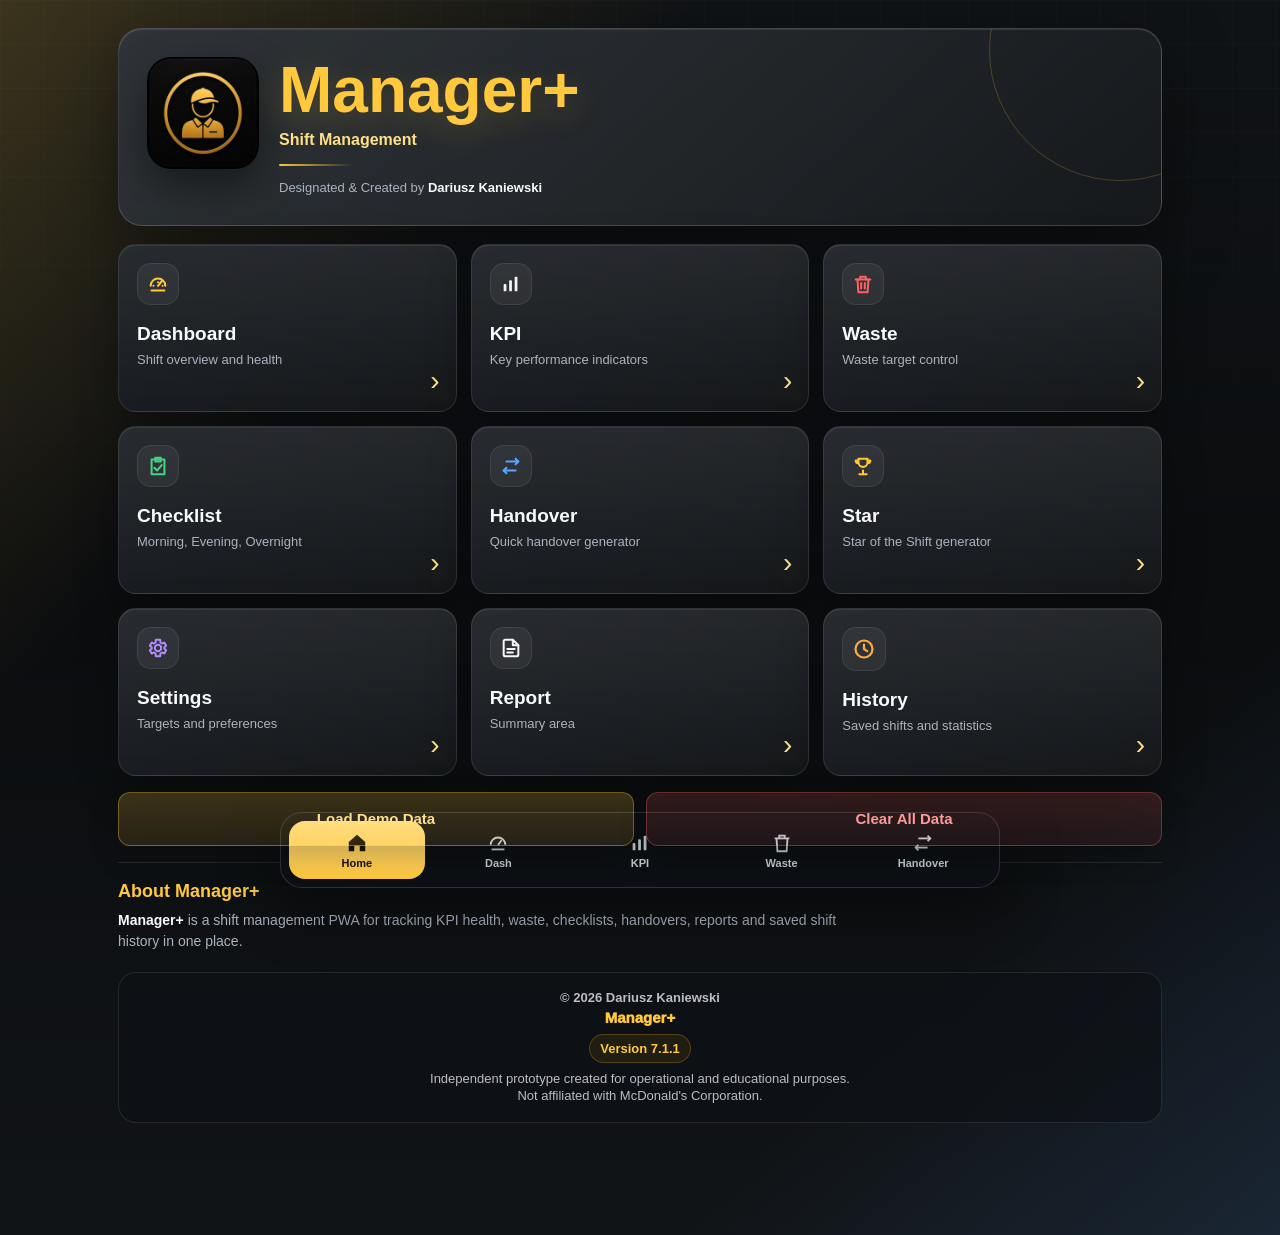
==== commit 1f83dac4: "Update to 7.1.1" ====
--- a/index.html
+++ b/index.html
@@ -302,7 +302,8 @@
   grid-template-columns:auto 1fr;
   align-items:center;
   text-align:left;
-  gap:20px;
+  column-gap:20px;
+  row-gap:4px;
   border-radius:24px;
   padding:28px;
   margin:4px 0 18px;
@@ -335,28 +336,39 @@
   font-size:clamp(36px,7vw,64px);
   line-height:.95;
   letter-spacing:0;
+  color:var(--yellow);
+  text-shadow:0 10px 34px rgba(255,200,61,.2);
+  margin:0;
 }
 .subtitle{
-  display:inline-flex;
-  align-items:center;
+  display:block;
   grid-column:2;
   justify-self:start;
-  margin:12px 0 0;
-  padding:7px 11px;
-  border:1px solid rgba(255,200,61,.24);
-  border-radius:999px;
-  background:rgba(255,200,61,.1);
+  margin:2px 0 0;
+  padding:0;
+  border:0;
+  border-radius:0;
+  background:transparent;
   color:var(--yellow2);
-  font-size:14px;
+  font-size:16px;
   font-weight:850;
 }
-.divider{display:none}
+.divider{
+  display:block;
+  grid-column:2;
+  justify-self:start;
+  width:74px;
+  height:2px;
+  margin:6px 0 0;
+  background:linear-gradient(90deg,var(--yellow),rgba(255,200,61,0));
+  border-radius:99px;
+}
 .byline{
   grid-column:2;
   color:var(--muted);
   font-size:13px;
   line-height:1.35;
-  margin-top:-8px;
+  margin-top:6px;
 }
 .byline strong{
   display:inline;
@@ -402,15 +414,46 @@
   right:16px;
   bottom:14px;
   margin:0;
-  width:30px;
-  height:30px;
-  display:grid;
-  place-items:center;
-  border-radius:999px;
-  background:rgba(255,200,61,.12);
-  border:1px solid rgba(255,200,61,.2);
+  width:auto;
+  height:auto;
+  display:flex;
+  align-items:center;
+  justify-content:center;
+  border-radius:0;
+  background:transparent;
+  border:0;
   color:var(--yellow2);
-  font-size:22px;
+  font-size:0;
+  line-height:1;
+}
+.arrow::before{
+  content:"›";
+  display:block;
+  font-size:28px;
+  line-height:1;
+  transform:translateY(-2px);
+  text-shadow:0 8px 22px rgba(255,200,61,.34);
+}
+.appInfo{
+  margin:16px 0 18px;
+  padding:18px 0 2px;
+  border-top:1px solid rgba(255,255,255,.1);
+  color:var(--muted);
+}
+.appInfo h2{
+  margin:0 0 8px;
+  color:var(--yellow);
+  font-size:18px;
+  letter-spacing:0;
+}
+.appInfo p{
+  max-width:760px;
+  margin:0;
+  line-height:1.5;
+  font-size:14px;
+}
+.appInfo strong{
+  color:var(--text);
 }
 .homeControls{
   grid-template-columns:repeat(2,minmax(0,1fr));
@@ -527,6 +570,7 @@
   }
   .byline{grid-column:auto;margin-top:0}
   .subtitle{grid-column:auto;justify-self:center}
+  .divider{grid-column:auto;justify-self:center;background:linear-gradient(90deg,rgba(255,200,61,0),var(--yellow),rgba(255,200,61,0))}
   .logo.managerLogo{grid-row:auto}
   .tiles{grid-template-columns:repeat(2,minmax(0,1fr))}
 }
@@ -581,6 +625,7 @@
 <meta name="apple-mobile-web-app-status-bar-style" content="black-translucent">
 <meta name="apple-mobile-web-app-title" content="Manager+">
 <meta name="application-name" content="Manager+">
+<meta name="manager-plus-version" content="7.1.1">
 <meta name="format-detection" content="telephone=no">
 <meta name="msapplication-TileColor" content="#0b0d0f">
 <meta name="msapplication-TileImage" content="icon-144.png">
@@ -605,7 +650,7 @@
 <div class="logo managerLogo">
   <img src="icon-512.png" alt="Manager+ icon">
 </div>
-<h1>Manager+</h1><div class="subtitle">Shift Management</div><div class="divider"></div><div class="byline">Designed & Created by <strong>Dariusz Kaniewski</strong></div>
+<h1>Manager+</h1><div class="subtitle">Shift Management</div><div class="divider"></div><div class="byline">Designated & Created by <strong>Dariusz Kaniewski</strong></div>
 </header>
 <main class="tiles">
 <label class="tile" for="dash"><svg class="yellow" viewBox="0 0 24 24" fill="none" stroke="currentColor" stroke-width="2.2" stroke-linecap="round" stroke-linejoin="round"><path d="M4 14a8 8 0 0 1 16 0"/><path d="M12 14l4-5"/><path d="M5 19h14"/><path d="M7 14h.01"/><path d="M12 10h.01"/><path d="M17 14h.01"/></svg><h2>Dashboard</h2><p>Shift overview and health</p><div class="arrow">›</div></label>
@@ -622,10 +667,14 @@
   <button id="btnClearData" class="resetBtn" type="button" onclick="amTouchClearData(this)" ontouchend="amTouchClearData(this); return false;">Clear All Data</button>
 </div>
 <div id="homeActionStatus" class="coachBox" style="display:none;margin-top:0"></div>
+<section class="appInfo" aria-label="About Manager+">
+<h2>About Manager+</h2>
+<p><strong>Manager+</strong> is a shift management PWA for tracking KPI health, waste, checklists, handovers, reports and saved shift history in one place.</p>
+</section>
 <footer class="footer">
 <strong>© 2026 Dariusz Kaniewski</strong><br>
 <span class="brand">Manager+</span><br>
-<span class="prototype">Version 7.0.1</span><br>
+<span class="prototype">Version <span id="appVersion">7.1.1</span></span><br>
 Independent prototype created for operational and educational purposes.<br>
 Not affiliated with McDonald's Corporation.
 </footer>
@@ -4094,6 +4143,13 @@
 </script>
 
 <script>
+const MANAGER_PLUS_VERSION = document.querySelector('meta[name="manager-plus-version"]')?.content || "7.1.1";
+
+function updateManagerPlusVersion(){
+  const versionLabel = document.getElementById("appVersion");
+  if (versionLabel) versionLabel.textContent = MANAGER_PLUS_VERSION;
+}
+
 function openManagerPlusRouteFromHash(){
   const routes = {
     "#home": "home",
@@ -4113,7 +4169,10 @@
   if (radio) radio.checked = true;
 }
 
-window.addEventListener("DOMContentLoaded", openManagerPlusRouteFromHash);
+window.addEventListener("DOMContentLoaded", function(){
+  updateManagerPlusVersion();
+  openManagerPlusRouteFromHash();
+});
 window.addEventListener("hashchange", openManagerPlusRouteFromHash);
 
 if ("serviceWorker" in navigator && window.location.protocol !== "file:") {
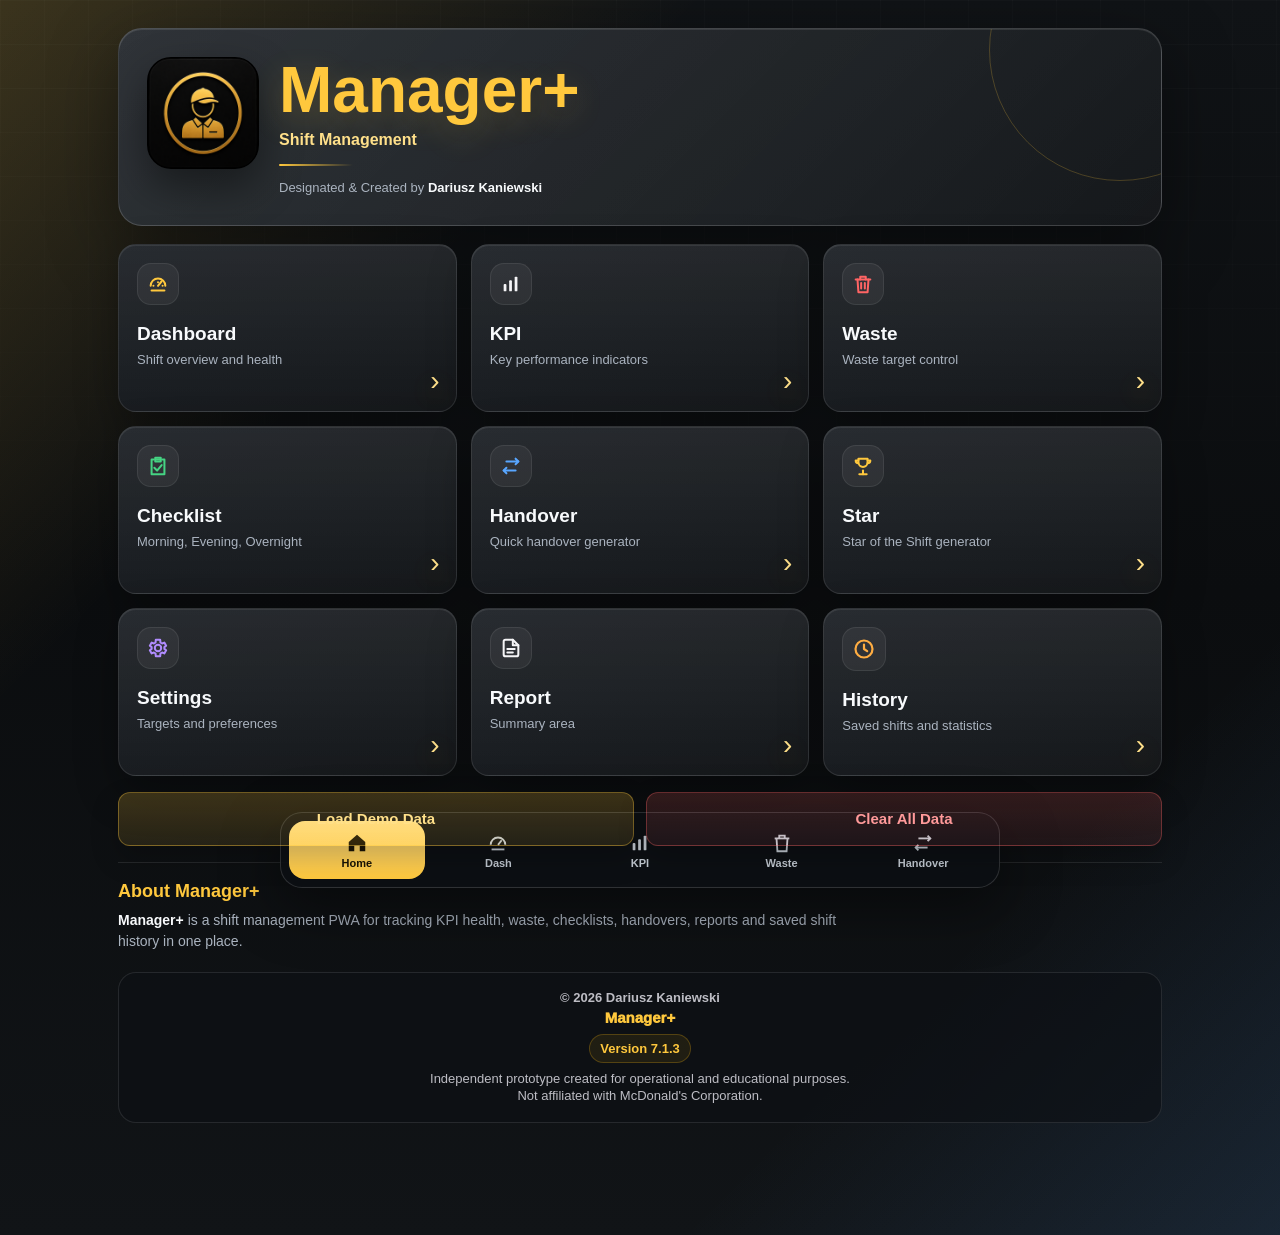
==== commit 82e3692d: "Update 7.1.3" ====
--- a/index.html
+++ b/index.html
@@ -625,7 +625,7 @@
 <meta name="apple-mobile-web-app-status-bar-style" content="black-translucent">
 <meta name="apple-mobile-web-app-title" content="Manager+">
 <meta name="application-name" content="Manager+">
-<meta name="manager-plus-version" content="7.1.1">
+<meta name="manager-plus-version" content="7.1.3">
 <meta name="format-detection" content="telephone=no">
 <meta name="msapplication-TileColor" content="#0b0d0f">
 <meta name="msapplication-TileImage" content="icon-144.png">
@@ -674,7 +674,7 @@
 <footer class="footer">
 <strong>© 2026 Dariusz Kaniewski</strong><br>
 <span class="brand">Manager+</span><br>
-<span class="prototype">Version <span id="appVersion">7.1.1</span></span><br>
+<span class="prototype">Version <span id="appVersion">7.1.3</span></span><br>
 Independent prototype created for operational and educational purposes.<br>
 Not affiliated with McDonald's Corporation.
 </footer>
@@ -1890,7 +1890,12 @@
   const shifts = ['Morning', 'Evening', 'Overnight'];
   const shift = randomChoice(shifts);
 
-  const today = new Date().toISOString().slice(0,10);
+  const now = new Date();
+  const today = [
+    String(now.getDate()).padStart(2, '0'),
+    String(now.getMonth() + 1).padStart(2, '0'),
+    now.getFullYear()
+  ].join('/');
 
   setField('shift_date', today);
   setField('manager_name', randomChoice(managers));
@@ -2759,14 +2764,14 @@
         tasks.forEach((task, index) => {
           html += '<div class="customTaskRow">';
           html += '<span>' + task + '</span>';
-          html += '<button class="deleteTaskBtn" type="button" onclick="deleteShiftTask(\\'' + shift + '\\',\\'' + group.replace(/'/g, "\\\\'") + '\\',' + index + ')">Delete</button>';
+          html += '<button class="deleteTaskBtn" type="button" onclick="deleteShiftTask(' + JSON.stringify(shift) + ',' + JSON.stringify(group) + ',' + index + ')">Delete</button>';
           html += '</div>';
         });
       });
 
       html += '<div class="addTaskBox">';
       html += '<input id="new_task_' + shift + '" type="text" placeholder="Add new ' + shift + ' task">';
-      html += '<button class="generateBtn" type="button" onclick="addShiftTask(\\'' + shift + '\\')">Add Task</button>';
+      html += '<button class="generateBtn" type="button" onclick="addShiftTask(' + JSON.stringify(shift) + ')">Add Task</button>';
       html += '</div>';
 
       html += '</div>';
@@ -3753,7 +3758,7 @@
       const title=(r.date||'Today')+' – '+(r.shift||'Shift')+' – Score '+(r.shiftScore===null?'N/A':r.shiftScore);
       const meta=(r.restaurant?'Restaurant: '+r.restaurant+'<br>':'')+'Manager: '+(r.manager||'Manager')+'<br>Checklist: '+(r.checklistPercent??0)+'%<br>OEPE: '+(r.kpi?.oepe??'N/A')+' sec<br>Raw Waste: '+(r.waste?.raw??'N/A')+'%';
       const report=String(r.report||'').replace(/</g,'&lt;').replace(/>/g,'&gt;');
-      return '<div class="historyRecord"><div class="historyRecordTitle">'+title+'</div><div class="historyRecordMeta">'+meta+'</div><div class="historyActions"><button class="generateBtn" type="button" onclick="toggleHistoryReport('+i+')">View Report</button><button class="resetBtn" type="button" onclick="deleteHistoryRecord(\\''+r.id+'\\')">Delete</button></div><div id="history_report_'+i+'" class="historyReportBox"><textarea readonly>'+report+'</textarea><button class="generateBtn" type="button" onclick="copyHistoryReport('+i+')">Copy This Report</button></div></div>';
+      return '<div class="historyRecord"><div class="historyRecordTitle">'+title+'</div><div class="historyRecordMeta">'+meta+'</div><div class="historyActions"><button class="generateBtn" type="button" onclick="toggleHistoryReport('+i+')">View Report</button><button class="resetBtn" type="button" onclick="deleteHistoryRecord('+JSON.stringify(r.id)+')">Delete</button></div><div id="history_report_'+i+'" class="historyReportBox"><textarea readonly>'+report+'</textarea><button class="generateBtn" type="button" onclick="copyHistoryReport('+i+')">Copy This Report</button></div></div>';
     }).join('');
   };
   window.toggleHistoryReport=function(i){ const b=document.getElementById('history_report_'+i); if(b) b.style.display=b.style.display==='block'?'none':'block'; };
@@ -4143,7 +4148,7 @@
 </script>
 
 <script>
-const MANAGER_PLUS_VERSION = document.querySelector('meta[name="manager-plus-version"]')?.content || "7.1.1";
+const MANAGER_PLUS_VERSION = document.querySelector('meta[name="manager-plus-version"]')?.content || "7.1.3";
 
 function updateManagerPlusVersion(){
   const versionLabel = document.getElementById("appVersion");
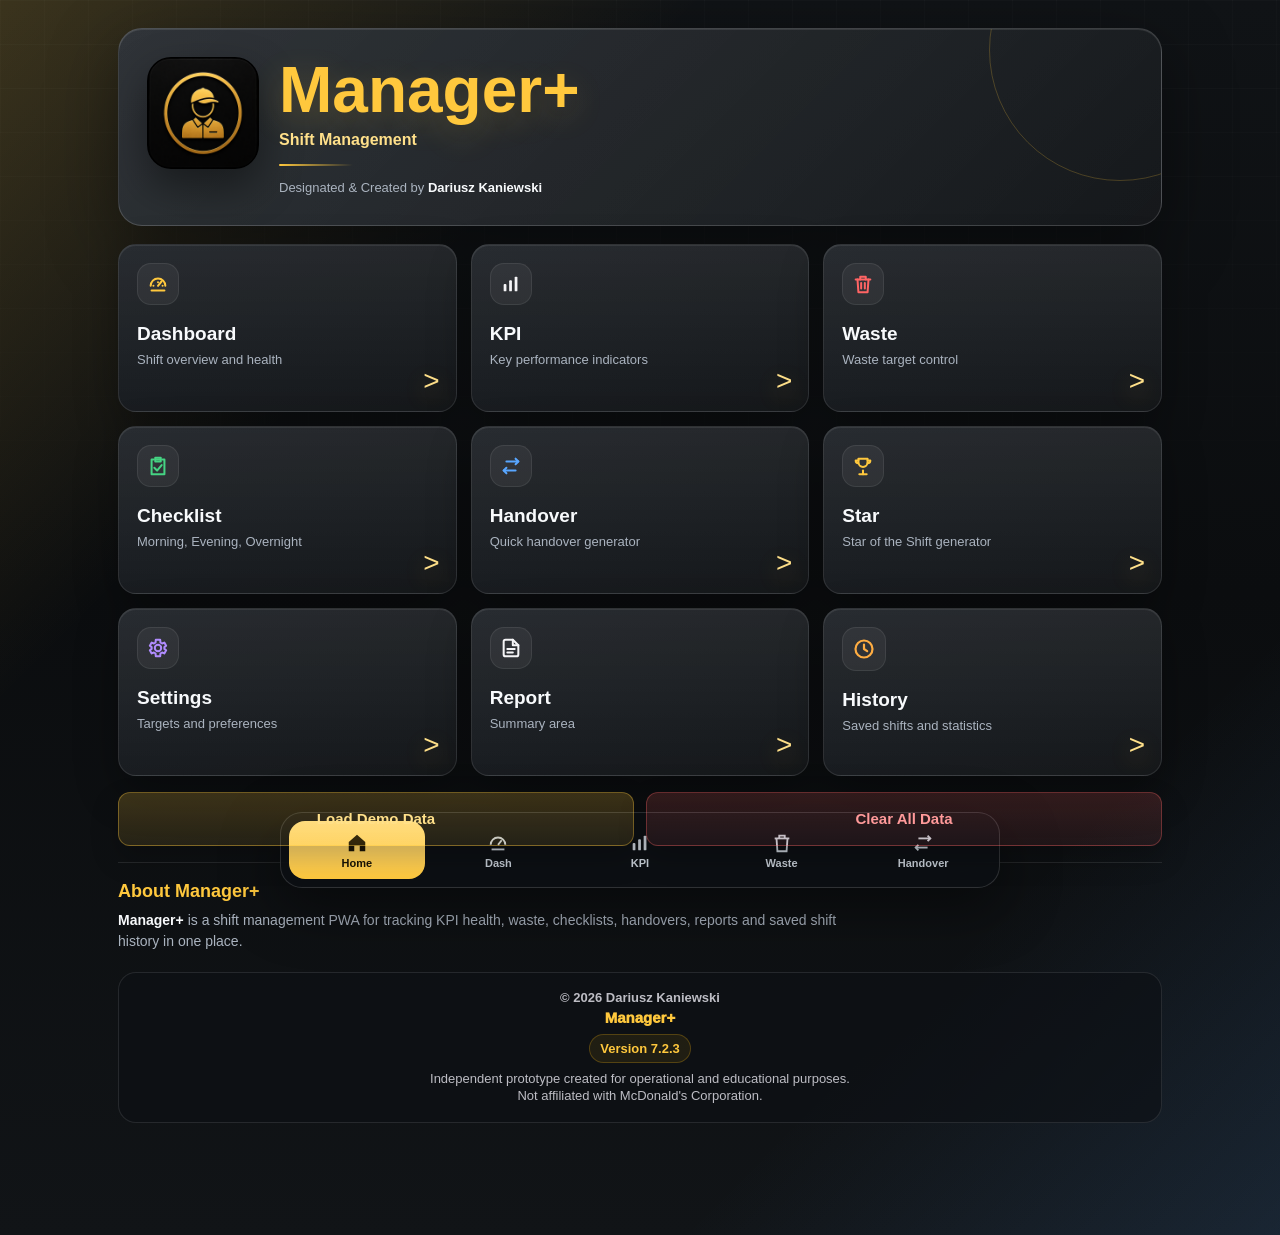
==== commit 1d4bdf57: "Update to 7.2.3" ====
--- a/index.html
+++ b/index.html
@@ -1,612 +1,10 @@
-<!DOCTYPE html>
+﻿<!DOCTYPE html>
 <html lang="en">
 <head>
 <meta charset="UTF-8">
 <meta name="viewport" content="width=device-width, initial-scale=1.0, viewport-fit=cover">
 <title>Manager+</title>
-<style>
-:root{
-  --bg:#000; --card:#101010; --card2:#171717; --line:#2b2b2e; --text:#f5f5f7; --muted:#aaaab0;
-  --yellow:#ffbc0d; --yellow2:#ffd95a; --green:#39d353; --red:#ff3838; --blue:#4da3ff; --purple:#9b5cff; --orange:#ff9f0a;
-}
-*{box-sizing:border-box}
-html{-webkit-text-size-adjust:100%;background:#000}
-body{margin:0;color:var(--text);background:radial-gradient(circle at top,rgba(255,188,13,.12),transparent 30%),linear-gradient(180deg,#050505,#000 55%,#050505);font-family:-apple-system,BlinkMacSystemFont,"SF Pro Display","Segoe UI",Arial,sans-serif}
-input.navRadio{display:none}
-.app{max-width:860px;margin:0 auto;min-height:100vh;padding:14px 14px 110px}
-.hero{text-align:center;border:1px solid rgba(255,255,255,.12);background:radial-gradient(circle at top,rgba(255,188,13,.12),transparent 42%),linear-gradient(145deg,#151515,#080808);border-radius:30px;padding:34px 18px 30px;margin:8px 0 18px;box-shadow:0 22px 60px rgba(0,0,0,.72),inset 0 1px 0 rgba(255,255,255,.07)}
-.logo{width:132px;height:104px;margin:0 auto 22px;color:var(--yellow);filter:drop-shadow(0 0 30px rgba(255,188,13,.34))}
-.logo svg{width:100%;height:100%;display:block}
-h1{font-size:38px;line-height:1.02;letter-spacing:-1.2px;margin:0 0 10px}
-.subtitle{color:var(--yellow);font-size:23px;font-weight:850;margin-bottom:16px}
-.divider{width:48px;height:2px;background:var(--yellow);border-radius:99px;margin:0 auto 18px}
-.byline{color:#d4d4d8;font-size:14px;line-height:1.45}.byline strong{display:block;font-size:18px;color:#fff;margin-top:3px}
-.tiles{display:grid;grid-template-columns:repeat(2,1fr);gap:12px}
-.tile{border:1px solid rgba(255,255,255,.12);background:linear-gradient(145deg,#151515,#070707);border-radius:22px;padding:18px 14px;min-height:160px;display:flex;flex-direction:column;align-items:center;text-align:center;justify-content:center;box-shadow:0 16px 38px rgba(0,0,0,.55),inset 0 1px 0 rgba(255,255,255,.06);cursor:pointer;user-select:none;-webkit-tap-highlight-color:transparent}
-.tile:active{transform:scale(.98)}.tile svg{width:48px;height:48px;margin-bottom:15px}.tile h2{margin:0 0 8px;font-size:20px}.tile p{margin:0;color:#c5c5ca;font-size:14px;line-height:1.3}.arrow{color:var(--yellow);font-size:26px;margin-top:12px}
-.yellow{color:var(--yellow)}.green{color:var(--green)}.red{color:var(--red)}.blue{color:var(--blue)}.purple{color:var(--purple)}.white{color:#f5f5f7}.orange{color:var(--orange)}
-.screen{display:none}.screenCard{border:1px solid rgba(255,255,255,.12);background:linear-gradient(180deg,#101010,#070707);border-radius:26px;padding:18px;box-shadow:0 18px 46px rgba(0,0,0,.58),inset 0 1px 0 rgba(255,255,255,.05);margin-bottom:16px}
-.screenTitle{display:flex;align-items:center;gap:12px;margin-bottom:14px}.screenTitle svg{width:32px;height:32px}.screenTitle h2{margin:0;font-size:24px}.backLabel{display:inline-flex;align-items:center;gap:8px;color:var(--yellow);font-weight:900;margin-bottom:14px;cursor:pointer}
-.grid{display:grid;grid-template-columns:1fr;gap:10px}
-label.fieldLabel{display:block;color:#d7d7dc;font-size:13px;font-weight:750;margin:12px 0 6px}
-input[type="text"],input[type="date"],input[type="number"],select,textarea{width:100%;border-radius:15px;border:1px solid #2c2c30;background:#050505;color:#fff;padding:13px;font-size:16px}
-textarea{min-height:96px;resize:vertical}
-.generateBtn:active,.resetBtn:active{transform:scale(.97);filter:brightness(1.35)}
-.generateBtn,.resetBtn{margin-top:12px;border:1px solid rgba(255,188,13,.25);background:rgba(255,188,13,.08);color:var(--yellow);border-radius:14px;padding:12px 14px;font-weight:900;width:100%;font-size:15px}
-.kpiBox{display:flex;justify-content:space-between;align-items:center;gap:10px;background:#080808;border:1px solid #28282b;border-radius:16px;padding:13px;margin-top:10px}
-.badge{padding:7px 10px;border-radius:999px;font-size:11px;font-weight:900;white-space:nowrap;color:var(--yellow);background:rgba(255,188,13,.09);border:1px solid rgba(255,188,13,.18)}
-.statusOK{color:var(--green);background:rgba(57,211,83,.12);border-color:rgba(57,211,83,.25)}
-.statusWarn{color:var(--yellow);background:rgba(255,188,13,.10);border-color:rgba(255,188,13,.25)}
-.statusBad{color:var(--red);background:rgba(255,56,56,.10);border-color:rgba(255,56,56,.25)}
-.healthScore,.progressCard{margin:14px 0;padding:18px;border-radius:22px;background:linear-gradient(145deg,#171717,#070707);border:1px solid rgba(255,188,13,.20);text-align:center}
-.healthScore .score,.progressPercent{font-size:44px;font-weight:950;color:var(--yellow);line-height:1}
-.healthScore .label{font-size:18px;font-weight:900;margin-top:6px}
-.healthGrid{display:grid;grid-template-columns:1fr;gap:8px;margin-top:12px}
-.healthItem{display:flex;justify-content:space-between;align-items:center;gap:10px;background:#080808;border:1px solid #28282b;border-radius:16px;padding:12px}
-.coachBox,.missingList{margin-top:14px;background:#080808;border:1px solid #28282b;border-radius:18px;padding:14px;color:#d7d7dc;line-height:1.45;white-space:pre-wrap}
-.progressBar{height:14px;background:#080808;border:1px solid #28282b;border-radius:999px;overflow:hidden;margin:14px 0}.progressFill{height:100%;width:0%;background:linear-gradient(90deg,var(--yellow),var(--yellow2));border-radius:999px;transition:width .25s}
-.taskGroup{margin-top:14px;padding-top:8px;border-top:1px solid #232326}.taskGroup h3{margin:10px 0 8px;font-size:17px;color:var(--yellow)}
-.taskCheck{display:flex;align-items:center;gap:10px;background:#080808;border:1px solid #28282b;border-radius:14px;padding:11px;margin:8px 0;color:#fff}.taskCheck input{width:auto;accent-color:var(--yellow);transform:scale(1.08)}
-.stationBox{display:grid;grid-template-columns:repeat(2,1fr);gap:8px;margin-top:8px}.check{display:flex;align-items:center;gap:8px;background:#080808;border:1px solid #28282b;border-radius:14px;padding:10px;margin:0;color:#fff;font-size:14px}.check input{width:auto;accent-color:var(--yellow)}
-.homeControls{
-  margin:14px 0 18px;
-  display:grid;
-  grid-template-columns:1fr 1fr;
-  gap:10px;
-}
-.homeControls .resetBtn,
-.homeControls .generateBtn{
-  margin-top:0;
-}
-@media(max-width:430px){
-  .homeControls{grid-template-columns:1fr}
-}
-.footer{margin-top:18px;padding:20px 16px;border:1px solid rgba(255,188,13,.18);border-radius:26px;background:linear-gradient(180deg,#101010,#050505);color:#bdbdc4;text-align:center;font-size:13px;line-height:1.45}.footer .brand{color:var(--yellow);font-weight:900}.prototype{display:inline-block;margin:8px 0;padding:6px 11px;border-radius:999px;background:rgba(255,188,13,.08);border:1px solid rgba(255,188,13,.24);color:var(--yellow);font-weight:900}
-.bottomNav{position:fixed;left:50%;bottom:12px;transform:translateX(-50%);width:min(820px,calc(100% - 20px));background:rgba(15,15,15,.9);border:1px solid rgba(255,255,255,.12);border-radius:26px;padding:9px;backdrop-filter:blur(18px);-webkit-backdrop-filter:blur(18px);box-shadow:0 24px 70px rgba(0,0,0,.75);display:grid;grid-template-columns:repeat(5,1fr);gap:6px;z-index:50}
-.navItem{text-align:center;color:#aaaab0;font-size:11px;font-weight:800;border-radius:16px;padding:8px 4px;cursor:pointer;-webkit-tap-highlight-color:transparent}.navItem svg{width:22px;height:22px;display:block;margin:0 auto 3px}
-#home:checked ~ .app #homeScreen,#dash:checked ~ .app #dashboardScreen,#kpi:checked ~ .app #kpiScreen,#waste:checked ~ .app #wasteScreen,#checklist:checked ~ .app #checklistScreen,#handover:checked ~ .app #handoverScreen,#star:checked ~ .app #starScreen,#settings:checked ~ .app #settingsScreen,#report:checked ~ .app #reportScreen,#history:checked ~ .app #historyScreen{display:block}
-#home:checked ~ .bottomNav label[for="home"],#dash:checked ~ .bottomNav label[for="dash"],#kpi:checked ~ .bottomNav label[for="kpi"],#waste:checked ~ .bottomNav label[for="waste"],#handover:checked ~ .bottomNav label[for="handover"]{color:var(--yellow);background:rgba(255,188,13,.08)}
-@media(min-width:680px){.tiles{grid-template-columns:repeat(4,1fr)}.grid{grid-template-columns:repeat(2,1fr)}}
-@media(max-width:430px){h1{font-size:34px}.logo{width:118px;height:94px}.subtitle{font-size:21px}.tile{min-height:154px}.stationBox{grid-template-columns:1fr}}
-
-.homeControls{
-  position:relative;
-  z-index:9999;
-  pointer-events:auto;
-}
-.homeControls button{
-  position:relative;
-  z-index:10000;
-  pointer-events:auto;
-  min-height:54px;
-  touch-action:manipulation;
-  -webkit-tap-highlight-color:rgba(255,188,13,.25);
-  user-select:none;
-  -webkit-user-select:none;
-}
-.touchFlash{
-  transform:scale(.96)!important;
-  filter:brightness(1.55)!important;
-}
-
-
-/* Manager+ v7.0.1 polish */
-.footer .brand{
-  display:inline-block;
-  margin-top:4px;
-  font-size:15px;
-  color:var(--yellow);
-  font-weight:950;
-}
-#shift_date{
-  max-width:100%;
-  min-width:0;
-  width:100%;
-  -webkit-appearance:none;
-  appearance:none;
-  letter-spacing:.2px;
-}
-
-
-/* Manager+ home logo: sharp iPhone/Safari version */
-.logo.managerLogo{
-  width:218px;
-  height:136px;
-  margin:0 auto -20px;
-  color:var(--yellow);
-  filter:none !important;
-  -webkit-filter:none !important;
-  overflow:visible;
-}
-.logo.managerLogo img{
-  width:100%;
-  height:100%;
-  display:block;
-  object-fit:contain;
-  transform:none !important;
-  -webkit-transform:none !important;
-  filter:none !important;
-  -webkit-filter:none !important;
-  image-rendering:auto;
-}
-@media(max-width:430px){
-  .logo.managerLogo{
-    width:198px;
-    height:124px;
-    margin-bottom:-18px;
-  }
-}
-
-
-/* Manager+ footer/byline spacing fix - only visual spacing changes */
-.byline{
-  line-height:1.18;
-}
-.byline strong{
-  margin-top:1px;
-}
-.footer{
-  padding:16px 16px 18px;
-  line-height:1.32;
-}
-.footer .brand{
-  margin-top:2px;
-  margin-bottom:0;
-}
-.prototype{
-  margin:6px 0 7px;
-  padding:5px 10px;
-}
-
-
-.toastMsg{
-position:fixed;left:50%;bottom:95px;transform:translateX(-50%);
-background:linear-gradient(180deg,#151515,#080808);
-border:1px solid rgba(255,188,13,.25);
-color:#fff;padding:12px 18px;border-radius:14px;
-z-index:99999;font-weight:800;
-box-shadow:0 18px 40px rgba(0,0,0,.6);
-opacity:0;transition:.25s;
-pointer-events:none;
-}
-.toastMsg.show{opacity:1}
-
-
-/* Manager+ v6.0 configurable restaurant profile and checklist tasks */
-.settingsSection{
-  margin-top:16px;
-  padding-top:12px;
-  border-top:1px solid #232326;
-}
-.settingsSection h3{
-  margin:8px 0 12px;
-  color:var(--yellow);
-  font-size:18px;
-}
-.taskEditorGroup{
-  margin-top:14px;
-  background:#080808;
-  border:1px solid #28282b;
-  border-radius:18px;
-  padding:14px;
-}
-.taskEditorGroup h4{
-  margin:0 0 10px;
-  color:#fff;
-  font-size:16px;
-}
-.customTaskRow{
-  display:flex;
-  align-items:center;
-  justify-content:space-between;
-  gap:10px;
-  padding:9px 0;
-  border-bottom:1px solid #202024;
-  color:#d7d7dc;
-  font-size:14px;
-}
-.customTaskRow:last-child{
-  border-bottom:0;
-}
-.deleteTaskBtn{
-  width:auto;
-  margin:0;
-  padding:7px 10px;
-  border-radius:10px;
-  border:1px solid rgba(255,56,56,.25);
-  background:rgba(255,56,56,.08);
-  color:var(--red);
-  font-weight:900;
-  font-size:12px;
-}
-.addTaskBox{
-  display:grid;
-  grid-template-columns:1fr auto;
-  gap:8px;
-  margin-top:10px;
-}
-.addTaskBox input{
-  min-width:0;
-}
-.addTaskBox button{
-  width:auto;
-  margin-top:0;
-  white-space:nowrap;
-}
-@media(max-width:430px){
-  .addTaskBox{grid-template-columns:1fr}
-  .addTaskBox button{width:100%}
-}
-
-
-/* Manager+ v7.0 History module */
-.historyStats{display:grid;grid-template-columns:repeat(2,1fr);gap:10px;margin:12px 0 14px}
-.historyStat{background:#080808;border:1px solid #28282b;border-radius:16px;padding:13px}
-.historyStat small{display:block;color:var(--muted);font-size:12px;font-weight:800;margin-bottom:5px}
-.historyStat strong{color:var(--yellow);font-size:22px;line-height:1}
-.historyRecord{background:#080808;border:1px solid #28282b;border-radius:18px;padding:14px;margin:10px 0}
-.historyRecordTitle{font-weight:950;color:#fff}
-.historyRecordMeta{color:var(--muted);font-size:13px;line-height:1.35;margin-top:4px}
-.historyActions{display:grid;grid-template-columns:1fr 1fr;gap:8px;margin-top:10px}
-.historyActions button{margin-top:0}
-.historyReportBox{margin-top:10px;display:none}
-.historyReportBox textarea{min-height:280px}
-@media(max-width:430px){.historyStats{grid-template-columns:1fr}.historyActions{grid-template-columns:1fr}}
-
-/* Manager+ 2026 elegant visual refresh */
-:root{
-  --bg:#0b0d0f;
-  --surface:#111417;
-  --surface2:#171b20;
-  --surface3:#20252b;
-  --line:rgba(255,255,255,.1);
-  --line2:rgba(255,255,255,.16);
-  --text:#f8fafc;
-  --muted:#aab3bf;
-  --yellow:#ffc83d;
-  --yellow2:#ffe08a;
-  --green:#45d483;
-  --red:#ff6464;
-  --blue:#58a6ff;
-  --purple:#b18cff;
-  --orange:#ffad42;
-  --shadow:0 22px 70px rgba(0,0,0,.42);
-}
-html{background:var(--bg)}
-body{
-  min-height:100vh;
-  background:
-    linear-gradient(135deg,rgba(255,200,61,.18),transparent 28%),
-    linear-gradient(315deg,rgba(88,166,255,.12),transparent 24%),
-    linear-gradient(180deg,#101316 0%,#0b0d0f 48%,#111417 100%);
-  font-family:Inter,-apple-system,BlinkMacSystemFont,"SF Pro Display","Segoe UI",Arial,sans-serif;
-}
-body::before{
-  content:"";
-  position:fixed;
-  inset:0;
-  pointer-events:none;
-  background-image:linear-gradient(rgba(255,255,255,.025) 1px,transparent 1px),linear-gradient(90deg,rgba(255,255,255,.018) 1px,transparent 1px);
-  background-size:44px 44px;
-  mask-image:linear-gradient(180deg,rgba(0,0,0,.88),transparent 72%);
-}
-.app{
-  max-width:1080px;
-  padding:24px 18px 112px;
-  position:relative;
-}
-.hero{
-  position:relative;
-  overflow:hidden;
-  display:grid;
-  grid-template-columns:auto 1fr;
-  align-items:center;
-  text-align:left;
-  column-gap:20px;
-  row-gap:4px;
-  border-radius:24px;
-  padding:28px;
-  margin:4px 0 18px;
-  background:linear-gradient(135deg,rgba(255,255,255,.1),rgba(255,255,255,.035)),linear-gradient(145deg,#181d22,#0d1013);
-  border:1px solid var(--line2);
-  box-shadow:var(--shadow),inset 0 1px 0 rgba(255,255,255,.1);
-}
-.hero::after{
-  content:"";
-  position:absolute;
-  right:-90px;
-  top:-110px;
-  width:260px;
-  height:260px;
-  border:1px solid rgba(255,200,61,.22);
-  border-radius:50%;
-}
-.logo.managerLogo{
-  width:112px;
-  height:112px;
-  margin:0;
-  border-radius:24px;
-  grid-row:1 / span 3;
-}
-.logo.managerLogo img{
-  border-radius:24px;
-  box-shadow:0 18px 42px rgba(0,0,0,.42);
-}
-h1{
-  font-size:clamp(36px,7vw,64px);
-  line-height:.95;
-  letter-spacing:0;
-  color:var(--yellow);
-  text-shadow:0 10px 34px rgba(255,200,61,.2);
-  margin:0;
-}
-.subtitle{
-  display:block;
-  grid-column:2;
-  justify-self:start;
-  margin:2px 0 0;
-  padding:0;
-  border:0;
-  border-radius:0;
-  background:transparent;
-  color:var(--yellow2);
-  font-size:16px;
-  font-weight:850;
-}
-.divider{
-  display:block;
-  grid-column:2;
-  justify-self:start;
-  width:74px;
-  height:2px;
-  margin:6px 0 0;
-  background:linear-gradient(90deg,var(--yellow),rgba(255,200,61,0));
-  border-radius:99px;
-}
-.byline{
-  grid-column:2;
-  color:var(--muted);
-  font-size:13px;
-  line-height:1.35;
-  margin-top:6px;
-}
-.byline strong{
-  display:inline;
-  color:var(--text);
-  font-size:13px;
-}
-.tiles{
-  grid-template-columns:repeat(3,minmax(0,1fr));
-  gap:14px;
-}
-.tile{
-  position:relative;
-  align-items:flex-start;
-  text-align:left;
-  justify-content:flex-start;
-  min-height:168px;
-  padding:18px;
-  border-radius:18px;
-  overflow:hidden;
-  background:linear-gradient(180deg,rgba(255,255,255,.075),rgba(255,255,255,.025)),linear-gradient(145deg,var(--surface2),#0f1215);
-  border:1px solid var(--line);
-  box-shadow:0 16px 44px rgba(0,0,0,.32),inset 0 1px 0 rgba(255,255,255,.08);
-  transition:transform .18s ease,border-color .18s ease,background .18s ease;
-}
-.tile:hover{
-  transform:translateY(-2px);
-  border-color:rgba(255,200,61,.32);
-  background:linear-gradient(180deg,rgba(255,255,255,.1),rgba(255,255,255,.035)),linear-gradient(145deg,#1c2228,#101317);
-}
-.tile svg{
-  width:42px;
-  height:42px;
-  margin-bottom:18px;
-  padding:9px;
-  border-radius:14px;
-  background:rgba(255,255,255,.055);
-  border:1px solid rgba(255,255,255,.08);
-}
-.tile h2{font-size:19px;margin-bottom:7px}
-.tile p{color:var(--muted);font-size:13px}
-.arrow{
-  position:absolute;
-  right:16px;
-  bottom:14px;
-  margin:0;
-  width:auto;
-  height:auto;
-  display:flex;
-  align-items:center;
-  justify-content:center;
-  border-radius:0;
-  background:transparent;
-  border:0;
-  color:var(--yellow2);
-  font-size:0;
-  line-height:1;
-}
-.arrow::before{
-  content:"›";
-  display:block;
-  font-size:28px;
-  line-height:1;
-  transform:translateY(-2px);
-  text-shadow:0 8px 22px rgba(255,200,61,.34);
-}
-.appInfo{
-  margin:16px 0 18px;
-  padding:18px 0 2px;
-  border-top:1px solid rgba(255,255,255,.1);
-  color:var(--muted);
-}
-.appInfo h2{
-  margin:0 0 8px;
-  color:var(--yellow);
-  font-size:18px;
-  letter-spacing:0;
-}
-.appInfo p{
-  max-width:760px;
-  margin:0;
-  line-height:1.5;
-  font-size:14px;
-}
-.appInfo strong{
-  color:var(--text);
-}
-.homeControls{
-  grid-template-columns:repeat(2,minmax(0,1fr));
-  gap:12px;
-  margin:16px 0;
-}
-.screenCard{
-  border-radius:22px;
-  padding:22px;
-  background:linear-gradient(180deg,rgba(255,255,255,.07),rgba(255,255,255,.025)),linear-gradient(145deg,var(--surface),#0d1013);
-  border:1px solid var(--line2);
-  box-shadow:var(--shadow),inset 0 1px 0 rgba(255,255,255,.08);
-}
-.screenTitle{
-  padding-bottom:14px;
-  border-bottom:1px solid var(--line);
-}
-.screenTitle h2{font-size:26px;letter-spacing:0}
-.screenTitle svg{
-  width:38px;
-  height:38px;
-  padding:8px;
-  border-radius:14px;
-  background:rgba(255,255,255,.055);
-  border:1px solid rgba(255,255,255,.08);
-}
-.backLabel{
-  min-height:40px;
-  padding:9px 13px;
-  border-radius:999px;
-  background:rgba(255,200,61,.1);
-  border:1px solid rgba(255,200,61,.2);
-  color:var(--yellow2);
-}
-label.fieldLabel{
-  color:#dce3eb;
-  font-size:12px;
-  letter-spacing:.02em;
-  text-transform:uppercase;
-}
-input[type="text"],input[type="date"],input[type="number"],select,textarea{
-  border-radius:12px;
-  border:1px solid rgba(255,255,255,.12);
-  background:#0d1115;
-  box-shadow:inset 0 1px 0 rgba(255,255,255,.04);
-}
-input:focus,select:focus,textarea:focus{
-  outline:2px solid rgba(255,200,61,.35);
-  border-color:rgba(255,200,61,.52);
-}
-.generateBtn,.resetBtn{
-  border-radius:12px;
-  min-height:48px;
-  border:1px solid rgba(255,200,61,.35);
-  background:linear-gradient(180deg,rgba(255,200,61,.2),rgba(255,200,61,.1));
-  color:var(--yellow2);
-  box-shadow:0 12px 28px rgba(0,0,0,.22);
-}
-.resetBtn{
-  border-color:rgba(255,100,100,.32);
-  background:linear-gradient(180deg,rgba(255,100,100,.16),rgba(255,100,100,.08));
-  color:#ff9a9a;
-}
-.healthScore,.progressCard,.coachBox,.missingList,.taskEditorGroup,.historyRecord,.historyStat,.taskCheck,.check,.kpiBox,.healthItem{
-  border-radius:16px;
-  background:rgba(13,17,21,.82);
-  border:1px solid rgba(255,255,255,.1);
-}
-.healthScore,.progressCard{
-  text-align:left;
-  padding:20px;
-}
-.healthScore .score,.progressPercent{
-  font-size:48px;
-  color:var(--yellow2);
-}
-.healthScore .label{font-size:16px}
-.bottomNav{
-  width:min(720px,calc(100% - 24px));
-  border-radius:22px;
-  padding:8px;
-  background:rgba(13,16,20,.82);
-  border:1px solid rgba(255,255,255,.14);
-  box-shadow:0 18px 60px rgba(0,0,0,.46);
-}
-.navItem{
-  min-height:58px;
-  border-radius:16px;
-  display:flex;
-  flex-direction:column;
-  justify-content:center;
-  color:#c1c8d0;
-}
-#home:checked ~ .bottomNav label[for="home"],#dash:checked ~ .bottomNav label[for="dash"],#kpi:checked ~ .bottomNav label[for="kpi"],#waste:checked ~ .bottomNav label[for="waste"],#handover:checked ~ .bottomNav label[for="handover"]{
-  color:#1a1405;
-  background:linear-gradient(180deg,var(--yellow2),var(--yellow));
-}
-.footer{
-  border-radius:18px;
-  background:rgba(13,17,21,.64);
-  border-color:rgba(255,255,255,.1);
-}
-@media(min-width:900px){
-  .grid{grid-template-columns:repeat(3,minmax(0,1fr))}
-  #kpiScreen .grid,#wasteScreen .grid,#settingsScreen .grid{grid-template-columns:repeat(4,minmax(0,1fr))}
-}
-@media(max-width:760px){
-  .app{padding-top:14px}
-  .hero{
-    grid-template-columns:1fr;
-    text-align:center;
-    justify-items:center;
-    padding:26px 18px;
-  }
-  .byline{grid-column:auto;margin-top:0}
-  .subtitle{grid-column:auto;justify-self:center}
-  .divider{grid-column:auto;justify-self:center;background:linear-gradient(90deg,rgba(255,200,61,0),var(--yellow),rgba(255,200,61,0))}
-  .logo.managerLogo{grid-row:auto}
-  .tiles{grid-template-columns:repeat(2,minmax(0,1fr))}
-}
-@media(max-width:430px){
-  .logo.managerLogo{width:96px;height:96px;margin:0}
-  .tile{min-height:150px;padding:15px}
-  .homeControls{grid-template-columns:1fr}
-  .bottomNav{bottom:10px}
-  .navItem{font-size:10px;min-height:54px}
-}
-
-/* Stable History clock icon */
-label.tile[for="history"] > svg,
-#historyScreen .screenTitle > svg{
-  display:none;
-}
-label.tile[for="history"]::before,
-#historyScreen .screenTitle::before{
-  content:"";
-  flex:0 0 auto;
-  width:42px;
-  height:42px;
-  margin-bottom:18px;
-  border-radius:14px;
-  background:
-    url("data:image/svg+xml,%3Csvg xmlns='http://www.w3.org/2000/svg' viewBox='0 0 24 24' fill='none' stroke='%23ffad42' stroke-width='2.2' stroke-linecap='round' stroke-linejoin='round'%3E%3Ccircle cx='12' cy='12' r='8.5'/%3E%3Cpath d='M12 7.5V12l3.2 2.2'/%3E%3C/svg%3E") center / 24px 24px no-repeat,
-    rgba(255,255,255,.055);
-  border:1px solid rgba(255,255,255,.08);
-}
-#historyScreen .screenTitle::before{
-  width:38px;
-  height:38px;
-  margin-bottom:0;
-  background-size:22px 22px;
-}
-</style>
+<link rel="stylesheet" href="styles.css">
 
 <link rel="manifest" href="manifest.json">
 <link rel="apple-touch-icon" sizes="180x180" href="apple-touch-icon.png">
@@ -625,7 +23,7 @@
 <meta name="apple-mobile-web-app-status-bar-style" content="black-translucent">
 <meta name="apple-mobile-web-app-title" content="Manager+">
 <meta name="application-name" content="Manager+">
-<meta name="manager-plus-version" content="7.1.3">
+<meta name="manager-plus-version" content="7.2.3">
 <meta name="format-detection" content="telephone=no">
 <meta name="msapplication-TileColor" content="#0b0d0f">
 <meta name="msapplication-TileImage" content="icon-144.png">
@@ -653,14 +51,14 @@
 <h1>Manager+</h1><div class="subtitle">Shift Management</div><div class="divider"></div><div class="byline">Designated & Created by <strong>Dariusz Kaniewski</strong></div>
 </header>
 <main class="tiles">
-<label class="tile" for="dash"><svg class="yellow" viewBox="0 0 24 24" fill="none" stroke="currentColor" stroke-width="2.2" stroke-linecap="round" stroke-linejoin="round"><path d="M4 14a8 8 0 0 1 16 0"/><path d="M12 14l4-5"/><path d="M5 19h14"/><path d="M7 14h.01"/><path d="M12 10h.01"/><path d="M17 14h.01"/></svg><h2>Dashboard</h2><p>Shift overview and health</p><div class="arrow">›</div></label>
-<label class="tile" for="kpi"><svg class="white" viewBox="0 0 24 24" fill="currentColor"><rect x="4" y="12" width="3" height="8" rx="1"/><rect x="10" y="8" width="3" height="12" rx="1"/><rect x="16" y="4" width="3" height="16" rx="1"/></svg><h2>KPI</h2><p>Key performance indicators</p><div class="arrow">›</div></label>
-<label class="tile" for="waste"><svg class="red" viewBox="0 0 24 24" fill="none" stroke="currentColor" stroke-width="2.2" stroke-linecap="round" stroke-linejoin="round"><path d="M4 7h16"/><path d="M10 11v6"/><path d="M14 11v6"/><path d="M6 7l1 14h10l1-14"/><path d="M9 7V4h6v3"/></svg><h2>Waste</h2><p>Waste target control</p><div class="arrow">›</div></label>
-<label class="tile" for="checklist"><svg class="green" viewBox="0 0 24 24" fill="none" stroke="currentColor" stroke-width="2.2" stroke-linecap="round" stroke-linejoin="round"><path d="M9 5h6"/><path d="M9 3h6v4H9z"/><path d="M7 5H5v16h14V5h-2"/><path d="M8 14l3 3 5-6"/></svg><h2>Checklist</h2><p>Morning, Evening, Overnight</p><div class="arrow">›</div></label>
-<label class="tile" for="handover"><svg class="blue" viewBox="0 0 24 24" fill="none" stroke="currentColor" stroke-width="2.2" stroke-linecap="round" stroke-linejoin="round"><path d="M7 7h13"/><path d="M17 4l3 3-3 3"/><path d="M17 17H4"/><path d="M7 14l-3 3 3 3"/></svg><h2>Handover</h2><p>Quick handover generator</p><div class="arrow">›</div></label>
-<label class="tile" for="star"><svg class="yellow" viewBox="0 0 24 24" fill="none" stroke="currentColor" stroke-width="2.2" stroke-linecap="round" stroke-linejoin="round"><path d="M8 21h8"/><path d="M12 17v4"/><path d="M7 4h10v4a5 5 0 0 1-10 0z"/><path d="M7 6H4a3 3 0 0 0 3 3"/><path d="M17 6h3a3 3 0 0 1-3 3"/></svg><h2>Star</h2><p>Star of the Shift generator</p><div class="arrow">›</div></label>
-<label class="tile" for="settings"><svg class="purple" viewBox="0 0 24 24" fill="none" stroke="currentColor" stroke-width="2.2" stroke-linecap="round" stroke-linejoin="round"><circle cx="12" cy="12" r="3.5"/><path d="M19 12a7 7 0 0 0-.1-1l2-1.5-2-3.4-2.4 1a7 7 0 0 0-1.8-1L14.4 3h-4.8l-.3 3.1a7 7 0 0 0-1.8 1l-2.4-1-2 3.4 2 1.5a7 7 0 0 0 0 2l-2 1.5 2 3.4 2.4-1a7 7 0 0 0 1.8 1l.3 3.1h4.8l.3-3.1a7 7 0 0 0 1.8-1l2.4 1 2-3.4-2-1.5c.1-.3.1-.7.1-1z"/></svg><h2>Settings</h2><p>Targets and preferences</p><div class="arrow">›</div></label>
-<label class="tile" for="report"><svg class="white" viewBox="0 0 24 24" fill="none" stroke="currentColor" stroke-width="2.2" stroke-linecap="round" stroke-linejoin="round"><path d="M14 3H6a2 2 0 0 0-2 2v14a2 2 0 0 0 2 2h12a2 2 0 0 0 2-2V9z"/><path d="M14 3v6h6"/><path d="M8 13h8"/><path d="M8 17h6"/></svg><h2>Report</h2><p>Summary area</p><div class="arrow">›</div></label><label class="tile" for="history"><svg class="orange" viewBox="0 0 24 24" fill="none" stroke="currentColor" stroke-width="2.2" stroke-linecap="round" stroke-linejoin="round"><path d="M3 12a9 9 0 1 0 3-6.7"/><path d="M3 4v6h6"/><path d="M12 7v5l3 2"/><path d="M8 18h8"/></svg><h2>History</h2><p>Saved shifts and statistics</p><div class="arrow">›</div></label>
+<label class="tile" for="dash"><svg class="yellow" viewBox="0 0 24 24" fill="none" stroke="currentColor" stroke-width="2.2" stroke-linecap="round" stroke-linejoin="round"><path d="M4 14a8 8 0 0 1 16 0"/><path d="M12 14l4-5"/><path d="M5 19h14"/><path d="M7 14h.01"/><path d="M12 10h.01"/><path d="M17 14h.01"/></svg><h2>Dashboard</h2><p>Shift overview and health</p><div class="arrow">&rsaquo;</div></label>
+<label class="tile" for="kpi"><svg class="white" viewBox="0 0 24 24" fill="currentColor"><rect x="4" y="12" width="3" height="8" rx="1"/><rect x="10" y="8" width="3" height="12" rx="1"/><rect x="16" y="4" width="3" height="16" rx="1"/></svg><h2>KPI</h2><p>Key performance indicators</p><div class="arrow">&rsaquo;</div></label>
+<label class="tile" for="waste"><svg class="red" viewBox="0 0 24 24" fill="none" stroke="currentColor" stroke-width="2.2" stroke-linecap="round" stroke-linejoin="round"><path d="M4 7h16"/><path d="M10 11v6"/><path d="M14 11v6"/><path d="M6 7l1 14h10l1-14"/><path d="M9 7V4h6v3"/></svg><h2>Waste</h2><p>Waste target control</p><div class="arrow">&rsaquo;</div></label>
+<label class="tile" for="checklist"><svg class="green" viewBox="0 0 24 24" fill="none" stroke="currentColor" stroke-width="2.2" stroke-linecap="round" stroke-linejoin="round"><path d="M9 5h6"/><path d="M9 3h6v4H9z"/><path d="M7 5H5v16h14V5h-2"/><path d="M8 14l3 3 5-6"/></svg><h2>Checklist</h2><p>Morning, Evening, Overnight</p><div class="arrow">&rsaquo;</div></label>
+<label class="tile" for="handover"><svg class="blue" viewBox="0 0 24 24" fill="none" stroke="currentColor" stroke-width="2.2" stroke-linecap="round" stroke-linejoin="round"><path d="M7 7h13"/><path d="M17 4l3 3-3 3"/><path d="M17 17H4"/><path d="M7 14l-3 3 3 3"/></svg><h2>Handover</h2><p>Quick handover generator</p><div class="arrow">&rsaquo;</div></label>
+<label class="tile" for="star"><svg class="yellow" viewBox="0 0 24 24" fill="none" stroke="currentColor" stroke-width="2.2" stroke-linecap="round" stroke-linejoin="round"><path d="M8 21h8"/><path d="M12 17v4"/><path d="M7 4h10v4a5 5 0 0 1-10 0z"/><path d="M7 6H4a3 3 0 0 0 3 3"/><path d="M17 6h3a3 3 0 0 1-3 3"/></svg><h2>Star</h2><p>Star of the Shift generator</p><div class="arrow">&rsaquo;</div></label>
+<label class="tile" for="settings"><svg class="purple" viewBox="0 0 24 24" fill="none" stroke="currentColor" stroke-width="2.2" stroke-linecap="round" stroke-linejoin="round"><circle cx="12" cy="12" r="3.5"/><path d="M19 12a7 7 0 0 0-.1-1l2-1.5-2-3.4-2.4 1a7 7 0 0 0-1.8-1L14.4 3h-4.8l-.3 3.1a7 7 0 0 0-1.8 1l-2.4-1-2 3.4 2 1.5a7 7 0 0 0 0 2l-2 1.5 2 3.4 2.4-1a7 7 0 0 0 1.8 1l.3 3.1h4.8l.3-3.1a7 7 0 0 0 1.8-1l2.4 1 2-3.4-2-1.5c.1-.3.1-.7.1-1z"/></svg><h2>Settings</h2><p>Targets and preferences</p><div class="arrow">&rsaquo;</div></label>
+<label class="tile" for="report"><svg class="white" viewBox="0 0 24 24" fill="none" stroke="currentColor" stroke-width="2.2" stroke-linecap="round" stroke-linejoin="round"><path d="M14 3H6a2 2 0 0 0-2 2v14a2 2 0 0 0 2 2h12a2 2 0 0 0 2-2V9z"/><path d="M14 3v6h6"/><path d="M8 13h8"/><path d="M8 17h6"/></svg><h2>Report</h2><p>Summary area</p><div class="arrow">&rsaquo;</div></label><label class="tile" for="history"><svg class="orange" viewBox="0 0 24 24" fill="none" stroke="currentColor" stroke-width="2.2" stroke-linecap="round" stroke-linejoin="round"><path d="M3 12a9 9 0 1 0 3-6.7"/><path d="M3 4v6h6"/><path d="M12 7v5l3 2"/><path d="M8 18h8"/></svg><h2>History</h2><p>Saved shifts and statistics</p><div class="arrow">&rsaquo;</div></label>
 </main>
 <div class="homeControls">
   <button id="btnLoadDemo" class="generateBtn" type="button" onclick="amTouchLoadDemo(this)" ontouchend="amTouchLoadDemo(this); return false;">Load Demo Data</button>
@@ -672,15 +70,15 @@
 <p><strong>Manager+</strong> is a shift management PWA for tracking KPI health, waste, checklists, handovers, reports and saved shift history in one place.</p>
 </section>
 <footer class="footer">
-<strong>© 2026 Dariusz Kaniewski</strong><br>
+<strong>&copy; 2026 Dariusz Kaniewski</strong><br>
 <span class="brand">Manager+</span><br>
-<span class="prototype">Version <span id="appVersion">7.1.3</span></span><br>
+<span class="prototype">Version <span id="appVersion">7.2.3</span></span><br>
 Independent prototype created for operational and educational purposes.<br>
 Not affiliated with McDonald's Corporation.
 </footer>
 </section>
 
-<section id="dashboardScreen" class="screen"><label class="backLabel" for="home">‹ Home</label><div class="screenCard"><div class="screenTitle"><svg class="yellow" viewBox="0 0 24 24" fill="none" stroke="currentColor" stroke-width="2.2" stroke-linecap="round" stroke-linejoin="round"><path d="M4 14a8 8 0 0 1 16 0"/><path d="M12 14l4-5"/><path d="M5 19h14"/><path d="M7 14h.01"/><path d="M12 10h.01"/><path d="M17 14h.01"/></svg><h2>Dashboard</h2></div><div class="grid"><div><label class="fieldLabel">Date</label><input id="shift_date" type="text" placeholder="dd/mm/yyyy" inputmode="numeric" maxlength="10" autocomplete="off"></div><div><label class="fieldLabel">Manager</label><input id="manager_name" type="text" placeholder="Manager name"></div><div><label class="fieldLabel">Shift</label><select id="shift_type"><option>Morning</option><option>Evening</option><option selected>Overnight</option></select></div></div><button class="generateBtn" onclick="calculateKPIHealth()" type="button">Calculate Shift Health</button><div id="shift_health_output" class="healthScore"><div class="score">--</div><div class="label">Enter KPI data and calculate</div></div><div id="kpi_health_grid" class="healthGrid"></div><div id="kpi_coach_output" class="coachBox">KPI coaching tips will appear here after calculation.</div>
+<section id="dashboardScreen" class="screen"><label class="backLabel" for="home">Back Home</label><div class="screenCard"><div class="screenTitle"><svg class="yellow" viewBox="0 0 24 24" fill="none" stroke="currentColor" stroke-width="2.2" stroke-linecap="round" stroke-linejoin="round"><path d="M4 14a8 8 0 0 1 16 0"/><path d="M12 14l4-5"/><path d="M5 19h14"/><path d="M7 14h.01"/><path d="M12 10h.01"/><path d="M17 14h.01"/></svg><h2>Dashboard</h2></div><div class="grid"><div><label class="fieldLabel">Date</label><input id="shift_date" type="text" placeholder="dd/mm/yyyy" inputmode="numeric" maxlength="10" autocomplete="off"></div><div><label class="fieldLabel">Manager</label><input id="manager_name" type="text" placeholder="Manager name"></div><div><label class="fieldLabel">Shift</label><select id="shift_type"><option>Morning</option><option>Evening</option><option selected>Overnight</option></select></div></div><button class="generateBtn" onclick="calculateKPIHealth()" type="button">Calculate Shift Health</button><div id="shift_health_output" class="healthScore"><div class="score">--</div><div class="label">Enter KPI data and calculate</div></div><div id="kpi_health_grid" class="healthGrid"></div><div id="kpi_coach_output" class="coachBox">KPI coaching tips will appear here after calculation.</div>
 <div id="shift_score_card" class="healthScore">
 <div class="score">--</div>
 <div class="label">Shift Score</div>
@@ -688,13 +86,13 @@
 <div id="ai_coach_card" class="coachBox">Smart AI Coach recommendations will appear here after calculating Shift Health.</div>
 </div></section>
 
-<section id="kpiScreen" class="screen"><label class="backLabel" for="home">‹ Home</label><div class="screenCard"><div class="screenTitle"><svg class="white" viewBox="0 0 24 24" fill="currentColor"><rect x="4" y="12" width="3" height="8" rx="1"/><rect x="10" y="8" width="3" height="12" rx="1"/><rect x="16" y="4" width="3" height="16" rx="1"/></svg><h2>KPI</h2></div><div class="grid"><div><label class="fieldLabel">Sales €</label><input id="sales" type="number" step="0.01"></div><div><label class="fieldLabel">Guests</label><input id="guests" type="number"></div><div><label class="fieldLabel">OEPE sec / target 110</label><input id="oepe" type="number"></div><div><label class="fieldLabel">KVS sec / target 55</label><input id="kvs" type="number"></div><div><label class="fieldLabel">R2P sec / target 80</label><input id="r2p" type="number"></div><div><label class="fieldLabel">McDelivery sec / target 150</label><input id="mcdelivery" type="number"></div><div><label class="fieldLabel">Labour %</label><input id="labour" type="number" step="0.01"></div><div><label class="fieldLabel">CSAT %</label><input id="csat" type="number" step="0.01"></div></div></div></section>
-
-<section id="wasteScreen" class="screen"><label class="backLabel" for="home">‹ Home</label><div class="screenCard"><div class="screenTitle"><svg class="red" viewBox="0 0 24 24" fill="none" stroke="currentColor" stroke-width="2.2" stroke-linecap="round" stroke-linejoin="round"><path d="M4 7h16"/><path d="M10 11v6"/><path d="M14 11v6"/><path d="M6 7l1 14h10l1-14"/><path d="M9 7V4h6v3"/></svg><h2>Waste</h2></div><div class="grid"><div><label class="fieldLabel">Raw Waste % / target 0.25%</label><input id="raw_waste" type="number" step="0.01"></div><div><label class="fieldLabel">Full Waste % / target 0.20%</label><input id="full_waste" type="number" step="0.01"></div><div><label class="fieldLabel">Promo % / target 0.05%</label><input id="promo_waste" type="number" step="0.01"></div><div><label class="fieldLabel">Crew Meals % / target 0.50%</label><input id="crew_meals" type="number" step="0.01"></div><div><label class="fieldLabel">Non-Recipe % / target 0.90%</label><input id="non_recipe" type="number" step="0.01"></div></div></div></section>
-
-<section id="checklistScreen" class="screen"><label class="backLabel" for="home">‹ Home</label><div class="screenCard"><div class="screenTitle"><svg class="green" viewBox="0 0 24 24" fill="none" stroke="currentColor" stroke-width="2.2" stroke-linecap="round" stroke-linejoin="round"><path d="M9 5h6"/><path d="M9 3h6v4H9z"/><path d="M7 5H5v16h14V5h-2"/><path d="M8 14l3 3 5-6"/></svg><h2>Shift Checklist</h2></div><h3 id="checklist_dynamic_title" style="color:var(--yellow);margin:8px 0 12px">Overnight Checklist</h3><input type="hidden" id="checklist_shift" value="Overnight"><div class="progressCard"><div class="progressPercent" id="checklist_percent">0%</div><div id="checklist_title">Shift Completion</div><div class="progressBar"><div class="progressFill" id="checklist_fill"></div></div><small id="checklist_count">0 / 0 tasks completed</small></div><div id="dynamic_checklist"></div><div class="missingList" id="checklist_missing">Missing tasks will appear here.</div></div></section>
-
-<section id="handoverScreen" class="screen"><label class="backLabel" for="home">‹ Home</label><div class="screenCard"><div class="screenTitle"><svg class="blue" viewBox="0 0 24 24" fill="none" stroke="currentColor" stroke-width="2.2" stroke-linecap="round" stroke-linejoin="round"><path d="M7 7h13"/><path d="M17 4l3 3-3 3"/><path d="M17 17H4"/><path d="M7 14l-3 3 3 3"/></svg><h2>Quick Handover</h2></div>
+<section id="kpiScreen" class="screen"><label class="backLabel" for="home">Back Home</label><div class="screenCard"><div class="screenTitle"><svg class="white" viewBox="0 0 24 24" fill="currentColor"><rect x="4" y="12" width="3" height="8" rx="1"/><rect x="10" y="8" width="3" height="12" rx="1"/><rect x="16" y="4" width="3" height="16" rx="1"/></svg><h2>KPI</h2></div><div class="grid"><div><label class="fieldLabel">Sales EUR</label><input id="sales" type="number" step="0.01"></div><div><label class="fieldLabel">Guests</label><input id="guests" type="number"></div><div><label class="fieldLabel">OEPE sec / target 110</label><input id="oepe" type="number"></div><div><label class="fieldLabel">KVS sec / target 55</label><input id="kvs" type="number"></div><div><label class="fieldLabel">R2P sec / target 80</label><input id="r2p" type="number"></div><div><label class="fieldLabel">McDelivery sec / target 150</label><input id="mcdelivery" type="number"></div><div><label class="fieldLabel">Labour %</label><input id="labour" type="number" step="0.01"></div><div><label class="fieldLabel">CSAT %</label><input id="csat" type="number" step="0.01"></div></div></div></section>
+
+<section id="wasteScreen" class="screen"><label class="backLabel" for="home">Back Home</label><div class="screenCard"><div class="screenTitle"><svg class="red" viewBox="0 0 24 24" fill="none" stroke="currentColor" stroke-width="2.2" stroke-linecap="round" stroke-linejoin="round"><path d="M4 7h16"/><path d="M10 11v6"/><path d="M14 11v6"/><path d="M6 7l1 14h10l1-14"/><path d="M9 7V4h6v3"/></svg><h2>Waste</h2></div><div class="grid"><div><label class="fieldLabel">Raw Waste % / target 0.25%</label><input id="raw_waste" type="number" step="0.01"></div><div><label class="fieldLabel">Full Waste % / target 0.20%</label><input id="full_waste" type="number" step="0.01"></div><div><label class="fieldLabel">Promo % / target 0.05%</label><input id="promo_waste" type="number" step="0.01"></div><div><label class="fieldLabel">Crew Meals % / target 0.50%</label><input id="crew_meals" type="number" step="0.01"></div><div><label class="fieldLabel">Non-Recipe % / target 0.90%</label><input id="non_recipe" type="number" step="0.01"></div></div></div></section>
+
+<section id="checklistScreen" class="screen"><label class="backLabel" for="home">Back Home</label><div class="screenCard"><div class="screenTitle"><svg class="green" viewBox="0 0 24 24" fill="none" stroke="currentColor" stroke-width="2.2" stroke-linecap="round" stroke-linejoin="round"><path d="M9 5h6"/><path d="M9 3h6v4H9z"/><path d="M7 5H5v16h14V5h-2"/><path d="M8 14l3 3 5-6"/></svg><h2>Shift Checklist</h2></div><h3 id="checklist_dynamic_title" style="color:var(--yellow);margin:8px 0 12px">Overnight Checklist</h3><input type="hidden" id="checklist_shift" value="Overnight"><div class="progressCard"><div class="progressPercent" id="checklist_percent">0%</div><div id="checklist_title">Shift Completion</div><div class="progressBar"><div class="progressFill" id="checklist_fill"></div></div><small id="checklist_count">0 / 0 tasks completed</small></div><div id="dynamic_checklist"></div><div class="missingList" id="checklist_missing">Missing tasks will appear here.</div></div></section>
+
+<section id="handoverScreen" class="screen"><label class="backLabel" for="home">Back Home</label><div class="screenCard"><div class="screenTitle"><svg class="blue" viewBox="0 0 24 24" fill="none" stroke="currentColor" stroke-width="2.2" stroke-linecap="round" stroke-linejoin="round"><path d="M7 7h13"/><path d="M17 4l3 3-3 3"/><path d="M17 17H4"/><path d="M7 14l-3 3 3 3"/></svg><h2>Quick Handover</h2></div>
 <label class="fieldLabel">Shift Handover Items</label>
 <p style="color:var(--muted);line-height:1.45;margin-top:0">These items come from the current shift checklist and your Settings configuration.</p>
 <div id="dynamic_handover_items" class="stationBox"></div>
@@ -703,9 +101,9 @@
 <button class="generateBtn" onclick="copyTextarea('handover_output')">Copy Handover</button>
 <label class="fieldLabel">Generated Handover</label><textarea id="handover_output" placeholder="Generated handover will appear here."></textarea></div></section>
 
-<section id="starScreen" class="screen"><label class="backLabel" for="home">‹ Home</label><div class="screenCard"><div class="screenTitle"><svg class="yellow" viewBox="0 0 24 24" fill="none" stroke="currentColor" stroke-width="2.2" stroke-linecap="round" stroke-linejoin="round"><path d="M8 21h8"/><path d="M12 17v4"/><path d="M7 4h10v4a5 5 0 0 1-10 0z"/><path d="M7 6H4a3 3 0 0 0 3 3"/><path d="M17 6h3a3 3 0 0 1-3 3"/></svg><h2>Star of the Shift</h2></div><div class="grid"><div><label class="fieldLabel">Name</label><input id="star_name" type="text" placeholder="e.g. Troy"></div><div><label class="fieldLabel">Tone</label><select id="star_tone"><option>Professional</option><option>Warm</option><option>Short</option><option>Very positive</option></select></div><div><label class="fieldLabel">Shift Type</label><select id="star_shift_type"><option>Overnight</option><option>Morning</option><option>Breakfast</option><option>Day Shift</option><option>Evening</option></select></div><div><label class="fieldLabel">Feedback Length</label><select id="star_length"><option>Standard</option><option>Short</option><option>Detailed</option></select></div></div><label class="fieldLabel">Stations / Areas</label><div class="stationBox"><label class="check"><input id="st_kitchen" type="checkbox"> Kitchen</label><label class="check"><input id="st_dt1" type="checkbox"> DT Window 1</label><label class="check"><input id="st_dt2" type="checkbox"> DT Window 2</label><label class="check"><input id="st_mcdelivery" type="checkbox"> McDelivery</label><label class="check"><input id="st_lobby" type="checkbox"> Lobby</label><label class="check"><input id="st_beverage" type="checkbox"> Beverage</label><label class="check"><input id="st_stock" type="checkbox"> Stock Up</label><label class="check"><input id="st_breakfast" type="checkbox"> Breakfast</label></div><label class="fieldLabel">Strengths</label><div class="stationBox"><label class="check"><input id="str_teamwork" type="checkbox"> Teamwork</label><label class="check"><input id="str_cleanliness" type="checkbox"> Cleanliness</label><label class="check"><input id="str_speed" type="checkbox"> Speed</label><label class="check"><input id="str_customer" type="checkbox"> Customer Service</label><label class="check"><input id="str_stock" type="checkbox"> Stock Up</label><label class="check"><input id="str_initiative" type="checkbox"> Initiative</label></div><label class="fieldLabel">What did they do well?</label><textarea id="star_notes" placeholder="Optional notes"></textarea><button class="generateBtn" onclick="generateStarFeedback()">Generate Star of the Shift</button><button class="generateBtn" onclick="copyTextarea('star_output')">Copy Star of the Shift</button><label class="fieldLabel">Generated text</label><textarea id="star_output" placeholder="Generated feedback will appear here."></textarea></div></section>
-
-<section id="settingsScreen" class="screen"><label class="backLabel" for="home">‹ Home</label><div class="screenCard"><div class="screenTitle"><svg class="purple" viewBox="0 0 24 24" fill="none" stroke="currentColor" stroke-width="2.2" stroke-linecap="round" stroke-linejoin="round"><circle cx="12" cy="12" r="3.5"/><path d="M19 12a7 7 0 0 0-.1-1l2-1.5-2-3.4-2.4 1a7 7 0 0 0-1.8-1L14.4 3h-4.8l-.3 3.1a7 7 0 0 0-1.8 1l-2.4-1-2 3.4 2 1.5a7 7 0 0 0 0 2l-2 1.5 2 3.4 2.4-1a7 7 0 0 0 1.8 1l.3 3.1h4.8l.3-3.1a7 7 0 0 0 1.8-1l2.4 1 2-3.4-2-1.5c.1-.3.1-.7.1-1z"/></svg><h2>Settings</h2></div>
+<section id="starScreen" class="screen"><label class="backLabel" for="home">Back Home</label><div class="screenCard"><div class="screenTitle"><svg class="yellow" viewBox="0 0 24 24" fill="none" stroke="currentColor" stroke-width="2.2" stroke-linecap="round" stroke-linejoin="round"><path d="M8 21h8"/><path d="M12 17v4"/><path d="M7 4h10v4a5 5 0 0 1-10 0z"/><path d="M7 6H4a3 3 0 0 0 3 3"/><path d="M17 6h3a3 3 0 0 1-3 3"/></svg><h2>Star of the Shift</h2></div><div class="grid"><div><label class="fieldLabel">Name</label><input id="star_name" type="text" placeholder="e.g. Troy"></div><div><label class="fieldLabel">Tone</label><select id="star_tone"><option>Professional</option><option>Warm</option><option>Short</option><option>Very positive</option></select></div><div><label class="fieldLabel">Shift Type</label><select id="star_shift_type"><option>Overnight</option><option>Morning</option><option>Breakfast</option><option>Day Shift</option><option>Evening</option></select></div><div><label class="fieldLabel">Feedback Length</label><select id="star_length"><option>Standard</option><option>Short</option><option>Detailed</option></select></div></div><label class="fieldLabel">Stations / Areas</label><div class="stationBox"><label class="check"><input id="st_kitchen" type="checkbox"> Kitchen</label><label class="check"><input id="st_dt1" type="checkbox"> DT Window 1</label><label class="check"><input id="st_dt2" type="checkbox"> DT Window 2</label><label class="check"><input id="st_mcdelivery" type="checkbox"> McDelivery</label><label class="check"><input id="st_lobby" type="checkbox"> Lobby</label><label class="check"><input id="st_beverage" type="checkbox"> Beverage</label><label class="check"><input id="st_stock" type="checkbox"> Stock Up</label><label class="check"><input id="st_breakfast" type="checkbox"> Breakfast</label></div><label class="fieldLabel">Strengths</label><div class="stationBox"><label class="check"><input id="str_teamwork" type="checkbox"> Teamwork</label><label class="check"><input id="str_cleanliness" type="checkbox"> Cleanliness</label><label class="check"><input id="str_speed" type="checkbox"> Speed</label><label class="check"><input id="str_customer" type="checkbox"> Customer Service</label><label class="check"><input id="str_stock" type="checkbox"> Stock Up</label><label class="check"><input id="str_initiative" type="checkbox"> Initiative</label></div><label class="fieldLabel">What did they do well?</label><textarea id="star_notes" placeholder="Optional notes"></textarea><button class="generateBtn" onclick="generateStarFeedback()">Generate Star of the Shift</button><button class="generateBtn" onclick="copyTextarea('star_output')">Copy Star of the Shift</button><label class="fieldLabel">Generated text</label><textarea id="star_output" placeholder="Generated feedback will appear here."></textarea></div></section>
+
+<section id="settingsScreen" class="screen"><label class="backLabel" for="home">Back Home</label><div class="screenCard"><div class="screenTitle"><svg class="purple" viewBox="0 0 24 24" fill="none" stroke="currentColor" stroke-width="2.2" stroke-linecap="round" stroke-linejoin="round"><circle cx="12" cy="12" r="3.5"/><path d="M19 12a7 7 0 0 0-.1-1l2-1.5-2-3.4-2.4 1a7 7 0 0 0-1.8-1L14.4 3h-4.8l-.3 3.1a7 7 0 0 0-1.8 1l-2.4-1-2 3.4 2 1.5a7 7 0 0 0 0 2l-2 1.5 2 3.4 2.4-1a7 7 0 0 0 1.8 1l.3 3.1h4.8l.3-3.1a7 7 0 0 0 1.8-1l2.4 1 2-3.4-2-1.5c.1-.3.1-.7.1-1z"/></svg><h2>Settings</h2></div>
 
 <div class="settingsSection">
 <h3>Restaurant Profile</h3>
@@ -733,7 +131,7 @@
 
 </div></section>
 
-<section id="reportScreen" class="screen"><label class="backLabel" for="home">‹ Home</label><div class="screenCard"><div class="screenTitle"><svg class="white" viewBox="0 0 24 24" fill="none" stroke="currentColor" stroke-width="2.2" stroke-linecap="round" stroke-linejoin="round"><path d="M14 3H6a2 2 0 0 0-2 2v14a2 2 0 0 0 2 2h12a2 2 0 0 0 2-2V9z"/><path d="M14 3v6h6"/><path d="M8 13h8"/><path d="M8 17h6"/></svg><h2>Full Shift Report</h2></div>
+<section id="reportScreen" class="screen"><label class="backLabel" for="home">Back Home</label><div class="screenCard"><div class="screenTitle"><svg class="white" viewBox="0 0 24 24" fill="none" stroke="currentColor" stroke-width="2.2" stroke-linecap="round" stroke-linejoin="round"><path d="M14 3H6a2 2 0 0 0-2 2v14a2 2 0 0 0 2 2h12a2 2 0 0 0 2-2V9z"/><path d="M14 3v6h6"/><path d="M8 13h8"/><path d="M8 17h6"/></svg><h2>Full Shift Report</h2></div>
 <p style="color:var(--muted);line-height:1.45">Generate a full shift summary from Dashboard, KPI, Waste, Checklist, Handover and Star of the Shift.</p>
 <button class="generateBtn" onclick="generateFullShiftReport()">Generate Full Shift Report</button>
 <button class="generateBtn" onclick="saveShiftToHistory()">Save Shift to History</button>
@@ -742,3453 +140,86 @@
 <textarea id="full_shift_report" style="min-height:360px" placeholder="Generated report will appear here."></textarea>
 </div></section>
 
-<section id="historyScreen" class="screen"><label class="backLabel" for="home">‹ Home</label><div class="screenCard"><div class="screenTitle"><svg class="orange" viewBox="0 0 24 24" fill="none" stroke="currentColor" stroke-width="2.2" stroke-linecap="round" stroke-linejoin="round"><path d="M3 12a9 9 0 1 0 3-6.7"/><path d="M3 4v6h6"/><path d="M12 7v5l3 2"/><path d="M8 18h8"/></svg><h2>History</h2></div><p style="color:var(--muted);line-height:1.45">Save completed shifts, review previous reports and compare basic performance over time.</p><div id="history_stats" class="historyStats"></div><button class="generateBtn" type="button" onclick="saveShiftToHistory()">Save Current Shift</button><button class="generateBtn" type="button" onclick="exportHistoryToFile()">Export History to File</button><button class="generateBtn" type="button" onclick="document.getElementById('managerplus_history_file').click()">Load History from File</button><input id="managerplus_history_file" type="file" accept="application/json,.json" style="display:none" onchange="importHistoryFromFile(event)"><button class="resetBtn" type="button" onclick="clearShiftHistory()">Clear History</button><label class="fieldLabel">Saved Shifts</label><div id="history_list" class="coachBox">No saved shifts yet.</div></div></section>
+<section id="historyScreen" class="screen"><label class="backLabel" for="home">Back Home</label><div class="screenCard"><div class="screenTitle"><svg class="orange" viewBox="0 0 24 24" fill="none" stroke="currentColor" stroke-width="2.2" stroke-linecap="round" stroke-linejoin="round"><path d="M3 12a9 9 0 1 0 3-6.7"/><path d="M3 4v6h6"/><path d="M12 7v5l3 2"/><path d="M8 18h8"/></svg><h2>History</h2></div><p style="color:var(--muted);line-height:1.45">Save completed shifts, review previous reports and compare basic performance over time.</p><div id="history_stats" class="historyStats"></div><button class="generateBtn" type="button" onclick="saveShiftToHistory()">Save Current Shift</button><button class="generateBtn" type="button" onclick="exportHistoryToFile()">Export History to File</button><button class="generateBtn" type="button" onclick="document.getElementById('managerplus_history_file').click()">Load History from File</button><input id="managerplus_history_file" type="file" accept="application/json,.json" style="display:none" onchange="importHistoryFromFile(event)"><button class="resetBtn" type="button" onclick="clearShiftHistory()">Clear History</button><label class="fieldLabel">Saved Shifts</label><div id="history_list" class="coachBox">No saved shifts yet.</div></div></section>
 </div>
 
 <nav class="bottomNav"><label class="navItem" for="home"><svg viewBox="0 0 24 24" fill="currentColor"><path d="M3 11l9-8 9 8v10h-6v-6H9v6H3z"/></svg>Home</label><label class="navItem" for="dash"><svg viewBox="0 0 24 24" fill="none" stroke="currentColor" stroke-width="2"><path d="M4 14a8 8 0 0 1 16 0"/><path d="M12 14l4-5"/><path d="M5 19h14"/></svg>Dash</label><label class="navItem" for="kpi"><svg viewBox="0 0 24 24" fill="currentColor"><rect x="4" y="12" width="3" height="8" rx="1"/><rect x="10" y="8" width="3" height="12" rx="1"/><rect x="16" y="4" width="3" height="16" rx="1"/></svg>KPI</label><label class="navItem" for="waste"><svg viewBox="0 0 24 24" fill="none" stroke="currentColor" stroke-width="2"><path d="M4 7h16"/><path d="M6 7l1 14h10l1-14"/><path d="M9 7V4h6v3"/></svg>Waste</label><label class="navItem" for="handover"><svg viewBox="0 0 24 24" fill="none" stroke="currentColor" stroke-width="2"><path d="M7 7h13"/><path d="M17 4l3 3-3 3"/><path d="M17 17H4"/><path d="M7 14l-3 3 3 3"/></svg>Handover</label></nav>
 
-<script>
-const SAVE_KEY='assistant_manager_mcd_v40';
-const checklistData={
-  Morning:{
-    "Opening / Breakfast":["Breakfast area ready","Coffee machine ready","Egg cooker ready","Muffins ready","Breakfast stock up complete"],
-    "Food Safety":["Food Safety Walk complete","Temperature checks complete","Date dot check complete","Delivery checked"],
-    "Service":["Lobby open and clean","Customer toilets checked","DT ready","Lunch transition planned"],
-    "Handover":["Issues from overnight reviewed","Manager communication updated"]
-  },
-  Evening:{
-    "Pre-Rush":["Dinner rush preparation complete","Break plan ready","Stock up complete","Deployment checked"],
-    "Operations":["Waste monitored","DT flow checked","Kitchen positioning checked","McDelivery area organised"],
-    "Cleaning":["Lobby cleaning plan complete","Customer toilets checked","Beverage area stocked","Fries station ready"],
-    "Handover to Overnight":["Maintenance issues communicated","Waste notes communicated","Staffing notes communicated","Overnight priorities prepared"]
-  },
-  Overnight:{
-    "Food Safety":["Food Safety Walk complete","Temperature checks complete","DFS complete","Waste entered","Date dot check complete"],
-    "Equipment":["Coffee machine cleaned","Beverage area cleaned","Dishwasher checked","Ice machine checked","Grills / Fryers checked"],
-    "Security & Cash":["Back door locked","DT windows locked","Safe count complete","Tills checked"],
-    "Breakfast":["Breakfast prepared","Egg cooker ready","Muffins ready","Breakfast stock up complete"],
-    "Close / Open":["Kiosks restarted","Lobby ready","Kitchen ready","Stock up complete","Shift handover complete"]
-  }
-};
-function q(id){return document.getElementById(id)}
-function safeId(s){return s.toLowerCase().replace(/[^a-z0-9]+/g,'_').replace(/^_|_$/g,'')}
-function renderShiftChecklist(){
-  const shift = q('shift_type')?.value || q('checklist_shift')?.value || 'Overnight';
-  if(q('checklist_shift')) q('checklist_shift').value = shift;
-
-  const box=q('dynamic_checklist');
-  if(!box)return;
-
-  let html='';
-  const groups=checklistData[shift] || checklistData['Overnight'];
-
-  Object.keys(groups).forEach(group=>{
-    html += `<div class="taskGroup"><h3>${group}</h3>`;
-    groups[group].forEach(task=>{
-      const id='cl_'+safeId(shift+'_'+group+'_'+task);
-      html += `<label class="taskCheck"><input id="${id}" type="checkbox" data-checklist-task="${task}"> ${task}</label>`;
-    });
-    html += '</div>';
-  });
-
-  box.innerHTML=html;
-  loadData();
-
-  document.querySelectorAll('input[data-checklist-task]').forEach(el=>{
-    el.addEventListener('change',()=>{saveData();calculateChecklistCompletion();});
-  });
-
-  calculateChecklistCompletion();
-}
-function calculateChecklistCompletion(){
-  const tasks=[...document.querySelectorAll('input[data-checklist-task]')];
-  const done=tasks.filter(t=>t.checked).length;
-  const total=tasks.length||1;
-  const percent=Math.round(done/total*100);
-  if(q('checklist_percent'))q('checklist_percent').textContent=percent+'%';
-  if(q('checklist_fill'))q('checklist_fill').style.width=percent+'%';
-  if(q('checklist_count'))q('checklist_count').textContent=done+' / '+total+' tasks completed';
-  const shift=q('shift_type')?.value || q('checklist_shift')?.value || 'Shift';
-  if(q('checklist_title'))q('checklist_title').textContent=shift+' Completion'; if(q('checklist_dynamic_title'))q('checklist_dynamic_title').textContent=shift+' Checklist';
-  const missing=tasks.filter(t=>!t.checked).map(t=>t.getAttribute('data-checklist-task'));
-  let msg=percent===100?'✅ '+shift+' checklist complete. Shift is ready for handover.':'Missing:\\n- '+missing.join('\\n- ');
-  if(missing.includes('Waste entered'))msg+='\\n\\n⚠️ Warning: Waste has not been entered yet.';
-  if(missing.includes('Breakfast prepared'))msg+='\\n⚠️ Warning: Breakfast preparation is not complete.';
-  if(missing.includes('Food Safety Walk complete'))msg+='\\n⚠️ Warning: Food Safety Walk is not complete.';
-  if(missing.includes('Back door locked'))msg+='\\n⚠️ Warning: Back Door lock check is missing.';
-  if(missing.includes('Safe count complete'))msg+='\\n⚠️ Warning: Safe Count is not complete.';
-  if(q('checklist_missing'))q('checklist_missing').textContent=msg;
-}
-function amNumber(id){const v=parseFloat(String(q(id)?.value||'').replace(',','.'));return isNaN(v)?null:v}
-function amTarget(id,f){const v=amNumber(id);return v===null?f:v}
-function calculateKPIHealth(){
-  const targets={oepe:amTarget('target_oepe',110),kvs:amTarget('target_kvs',55),r2p:amTarget('target_r2p',80),mcdelivery:amTarget('target_mcdelivery',150),raw_waste:amTarget('target_raw',0.25),full_waste:amTarget('target_full',0.20),crew_meals:amTarget('target_crew',0.50),non_recipe:amTarget('target_nonrecipe',0.90)};
-  const items=[['oepe','OEPE',' sec',targets.oepe],['kvs','KVS',' sec',targets.kvs],['r2p','R2P',' sec',targets.r2p],['mcdelivery','McDelivery',' sec',targets.mcdelivery],['raw_waste','Raw Waste','%',targets.raw_waste],['full_waste','Full Waste','%',targets.full_waste],['crew_meals','Crew Meals','%',targets.crew_meals],['non_recipe','Non-Recipe','%',targets.non_recipe]];
-  let total=0,count=0,rows='',problems=[],warnings=[];
-  items.forEach(([id,name,suffix,target])=>{
-    const value=amNumber(id);let text='Missing',cls='',points=null;
-    if(value!==null){count++; if(value<=target){text='OK';cls='statusOK';points=100}else if(value<=target*1.1){text='Close';cls='statusWarn';points=75;warnings.push(name)}else{text='Above Target';cls='statusBad';points=45;problems.push(name)} total+=points;}
-    rows+=`<div class="healthItem"><div><strong>${name}</strong><br><small>${value===null?'No data':value+suffix} / target ${target}${suffix}</small></div><span class="badge ${cls}">${text}</span></div>`;
-  });
-  const score=count?Math.round(total/count):0;let label='No KPI data',cls='statusWarn';
-  if(count){if(score>=90){label='Excellent Shift';cls='statusOK'}else if(score>=75){label='Good Shift';cls='statusWarn'}else if(score>=60){label='Needs Attention';cls='statusWarn'}else{label='Critical Focus Needed';cls='statusBad'}}
-  const healthHtml=`<div class="score">${count?score:'--'}</div><div class="label">${label}</div><small>${count?count+' KPI checked':'Enter KPI data first'}</small>`;
-  ['shift_health_output','kpi_screen_health_output'].forEach(id=>{if(q(id)){q(id).innerHTML=healthHtml;q(id).classList.remove('statusOK','statusWarn','statusBad');q(id).classList.add(cls);}});
-  ['kpi_health_grid','kpi_screen_health_grid'].forEach(id=>{if(q(id))q(id).innerHTML=rows;});
-  let coach=!count?'Enter KPI and Waste data first, then calculate Shift Health.':(!problems.length&&!warnings.length?'Great result. All entered KPI values are within target. Keep focus on service rhythm, communication and standards.':'Focus areas: '+(problems.length?problems.join(', ')+'. ':'')+(warnings.length?'Close to target: '+warnings.join(', ')+'. ':'')+'Review positioning, stock, order flow, crew meals, non-recipe entries and waste control.');
-  ['kpi_coach_output','kpi_screen_coach_output'].forEach(id=>{if(q(id))q(id).textContent=coach;});
-  saveData();
-}
-function generateHandover(){
-  const val=id=>(q(id)?.value||'').trim(); const checked=id=>q(id)?.checked;
-  const shift=val('shift_type')||'Shift', date=val('shift_date')||'Today';
-  const wins=[]; if(checked('hw_breakfast_ready'))wins.push('Breakfast was prepared and ready on time.'); if(checked('hw_stockup_done'))wins.push('Stock up was completed.'); if(checked('hw_coffee_clean'))wins.push('Coffee machine was cleaned.'); if(checked('hw_lobby_clean'))wins.push('Lobby was left clean.'); if(checked('hw_kitchen_good'))wins.push('Kitchen standards were good.'); if(checked('hw_dt_good'))wins.push('DT flow was stable.');
-  const follow=[]; if(checked('hf_raw_watch'))follow.push('Please monitor Raw Waste.'); if(checked('hf_full_watch'))follow.push('Please monitor Full Waste.'); if(checked('hf_oepe_focus'))follow.push('Continue focus on OEPE.'); if(checked('hf_kvs_focus'))follow.push('Continue focus on KVS.'); if(checked('hf_stock_low'))follow.push('Stock needs checking.'); if(checked('hf_delivery_check'))follow.push('Delivery area needs follow up.');
-  const note=val('handover_optional'); if(note)follow.push(note);
-  let output=`${shift} Handover – ${date}\\n\\nPerformance KPIs:\\n- OEPE: ${val('oepe')||'N/A'} sec\\n- KVS: ${val('kvs')||'N/A'} sec\\n- R2P: ${val('r2p')||'N/A'} sec\\n- McDelivery: ${val('mcdelivery')||'N/A'} sec\\n\\nWaste:\\n- Raw Waste: ${val('raw_waste')||'N/A'}%\\n- Full Waste: ${val('full_waste')||'N/A'}%\\n\\nWins Today:\\n- ${(wins.length?wins:['No specific wins selected.']).join('\\n- ')}\\n\\nFollow Up:\\n- ${(follow.length?follow:['No follow up selected.']).join('\\n- ')}\\n\\nPlease continue to monitor open issues and keep communication clear during the next shift.`;
-  if(q('handover_output')){q('handover_output').value=output;q('handover_output').dispatchEvent(new Event('input',{bubbles:true}));}
-}
-function generateStarFeedback(){
-  const pick=a=>a[Math.floor(Math.random()*a.length)], name=(q('star_name')?.value||'Team Member').trim(), tone=q('star_tone')?.value||'Professional', notes=(q('star_notes')?.value||'').trim();
-  const stationMap=[['st_kitchen','Kitchen'],['st_dt1','DT Window 1'],['st_dt2','DT Window 2'],['st_mcdelivery','McDelivery'],['st_lobby','Lobby'],['st_beverage','Beverage'],['st_stock','Stock Up'],['st_breakfast','Breakfast']];
-  const stations=stationMap.filter(([id])=>q(id)?.checked).map(([,l])=>l); const st=stations.length?stations.join(', '):'their assigned station';
-  const openings=['Star of the Shift goes to '+name+'.',name+' is our Star of the Shift.','Today’s Star of the Shift is '+name+'.'];
-  const closings=['Great work and thank you.','Well done and thank you for your hard work.','Thank you for your support and positive attitude.'];
-  let output=`${pick(openings)} ${name} worked effectively on ${st} and supported the shift with good standards and teamwork. ${notes?notes+'. ':''}${pick(closings)}`;
-  if(q('star_output')){q('star_output').value=output;q('star_output').dispatchEvent(new Event('input',{bubbles:true}));}
-}
-function fields(){return document.querySelectorAll('input:not(.navRadio), textarea, select')}
-function saveData(){const data={};fields().forEach((el,i)=>{const k=el.id||el.name||('field_'+i);data[k]=el.type==='checkbox'?el.checked:el.value});localStorage.setItem(SAVE_KEY,JSON.stringify(data));}
-function loadData(){const raw=localStorage.getItem(SAVE_KEY);if(!raw)return;try{const data=JSON.parse(raw);fields().forEach((el,i)=>{const k=el.id||el.name||('field_'+i);if(!(k in data))return;if(el.type==='checkbox')el.checked=!!data[k];else el.value=data[k];});}catch(e){}}
-function resetSavedData(){if(confirm('Delete all saved data?')){localStorage.removeItem(SAVE_KEY);location.reload();}}
-document.addEventListener('DOMContentLoaded',()=>{
-  loadData();
-  renderShiftChecklist();
-
-  fields().forEach(el=>{
-    el.addEventListener('input',saveData);
-    el.addEventListener('change',saveData);
-  });
-
-  const shiftSelect = q('shift_type');
-  if(shiftSelect){
-    shiftSelect.addEventListener('change',()=>{
-      saveData();
-      renderShiftChecklist();
-      if(q('star_shift_type')) q('star_shift_type').value = shiftSelect.value;
-    });
-  }
-
-  setTimeout(()=>{calculateChecklistCompletion();},100);
-});
-</script>
-
-<script>
-function generateFullShiftReport(){
-  const val = id => (document.getElementById(id)?.value || '').trim();
-  const checked = id => document.getElementById(id)?.checked;
-  const shift = val('shift_type') || 'Shift';
-  const date = val('shift_date') || 'Today';
-  const manager = val('manager_name') || 'Manager';
-
-  // Calculate checklist completion from current visible checklist
-  const checklistTasks = [...document.querySelectorAll('input[data-checklist-task]')];
-  const doneTasks = checklistTasks.filter(t => t.checked);
-  const missingTasks = checklistTasks.filter(t => !t.checked).map(t => t.getAttribute('data-checklist-task'));
-  const checklistPercent = checklistTasks.length ? Math.round(doneTasks.length / checklistTasks.length * 100) : 0;
-
-  // KPI score calculation
-  const n = id => {
-    const v = parseFloat(String(document.getElementById(id)?.value || '').replace(',', '.'));
-    return isNaN(v) ? null : v;
-  };
-  const t = (id, fallback) => {
-    const v = n(id);
-    return v === null ? fallback : v;
-  };
-  const targets = {
-    oepe: t('target_oepe',110),
-    kvs: t('target_kvs',55),
-    r2p: t('target_r2p',80),
-    mcdelivery: t('target_mcdelivery',150),
-    raw_waste: t('target_raw',0.25),
-    full_waste: t('target_full',0.20),
-    crew_meals: t('target_crew',0.50),
-    non_recipe: t('target_nonrecipe',0.90)
-  };
-  const kpiItems = [
-    ['oepe','OEPE',' sec',targets.oepe],
-    ['kvs','KVS',' sec',targets.kvs],
-    ['r2p','R2P',' sec',targets.r2p],
-    ['mcdelivery','McDelivery',' sec',targets.mcdelivery],
-    ['raw_waste','Raw Waste','%',targets.raw_waste],
-    ['full_waste','Full Waste','%',targets.full_waste],
-    ['crew_meals','Crew Meals','%',targets.crew_meals],
-    ['non_recipe','Non-Recipe','%',targets.non_recipe]
-  ];
-
-  let scoreTotal = 0, scoreCount = 0;
-  const kpiLines = [];
-  const focus = [];
-  kpiItems.forEach(([id,name,suffix,target])=>{
-    const v = n(id);
-    if(v === null){
-      kpiLines.push(`${name}: N/A / target ${target}${suffix}`);
-      return;
-    }
-    scoreCount++;
-    let status = 'OK';
-    let points = 100;
-    if(v > target && v <= target * 1.10){ status = 'Close'; points = 75; focus.push(name); }
-    else if(v > target * 1.10){ status = 'Above Target'; points = 45; focus.push(name); }
-    scoreTotal += points;
-    kpiLines.push(`${name}: ${v}${suffix} / target ${target}${suffix} — ${status}`);
-  });
-  const healthScore = scoreCount ? Math.round(scoreTotal / scoreCount) : null;
-  const healthLabel = healthScore === null ? 'No KPI data' : healthScore >= 90 ? 'Excellent Shift' : healthScore >= 75 ? 'Good Shift' : healthScore >= 60 ? 'Needs Attention' : 'Critical Focus Needed';
-
-  // Handover & Star
-  const handover = val('handover_output');
-  const star = val('star_output');
-
-  let report = '';
-  report += `FULL SHIFT REPORT\n`;
-  report += `=================\n\n`;
-  report += `Date: ${date}\n`;
-  report += `Manager: ${manager}\n`;
-  report += `Shift: ${shift}\n\n`;
-
-  report += `SHIFT HEALTH\n`;
-  report += `------------\n`;
-  report += `Score: ${healthScore === null ? 'N/A' : healthScore + '/100'}\n`;
-  report += `Status: ${healthLabel}\n`;
-  report += `Checklist Completion: ${checklistPercent}% (${doneTasks.length}/${checklistTasks.length || 0})\n\n`;
-
-  report += `KPI RESULTS\n`;
-  report += `-----------\n`;
-  report += `Sales: ${val('sales') ? '€' + val('sales') : 'N/A'}\n`;
-  report += `Guests: ${val('guests') || 'N/A'}\n`;
-  report += kpiLines.map(x => '- ' + x).join('\n') + '\n\n';
-
-  report += `CHECKLIST\n`;
-  report += `---------\n`;
-  if(checklistTasks.length){
-    report += `Completed: ${doneTasks.length}/${checklistTasks.length} (${checklistPercent}%)\n`;
-    if(missingTasks.length){
-      report += `Missing:\n- ${missingTasks.join('\n- ')}\n`;
-    }else{
-      report += `All checklist tasks completed.\n`;
-    }
-  }else{
-    report += `No checklist data.\n`;
-  }
-  report += `\n`;
-
-  report += `FOCUS AREAS\n`;
-  report += `-----------\n`;
-  if(focus.length){
-    report += `- ${focus.join('\n- ')}\n`;
-  }else{
-    report += `- No major KPI focus areas from entered data.\n`;
-  }
-  report += `\n`;
-
-  report += `HANDOVER\n`;
-  report += `--------\n`;
-  report += handover ? handover : 'No generated handover yet.';
-  report += `\n\n`;
-
-  report += `STAR OF THE SHIFT\n`;
-  report += `-----------------\n`;
-  report += star ? star : 'No Star of the Shift generated yet.';
-  report += `\n\n`;
-
-  report += `Generated by Manager+\n`;
-  report += `© 2026 Dariusz Kaniewski`;
-
-  const out = document.getElementById('full_shift_report');
-  if(out){
-    out.value = report;
-    out.dispatchEvent(new Event('input', {bubbles:true}));
-  }
-}
-
-function copyFullShiftReport(){
-  const out = document.getElementById('full_shift_report');
-  if(!out || !out.value.trim()){
-    generateFullShiftReport();
-  }
-  const text = document.getElementById('full_shift_report')?.value || '';
-  if(navigator.clipboard && navigator.clipboard.writeText){
-    navigator.clipboard.writeText(text).then(()=>alert('Report copied.')).catch(()=>{
-      fallbackCopyReport(text);
-    });
-  }else{
-    fallbackCopyReport(text);
-  }
-}
-
-function fallbackCopyReport(text){
-  const out = document.getElementById('full_shift_report');
-  if(out){
-    out.focus();
-    out.select();
-    try{
-      document.execCommand('copy');
-      alert('Report copied.');
-    }catch(e){
-      alert('Copy failed. Please select and copy manually.');
-    }
-  }
-}
-</script>
-
-
-<script>
-function reportValue(id, empty='N/A'){
-  const el = document.getElementById(id);
-  const v = el ? String(el.value || '').trim() : '';
-  return v || empty;
-}
-
-function reportNumber(id){
-  const el = document.getElementById(id);
-  if(!el) return null;
-  const v = parseFloat(String(el.value || '').replace(',', '.'));
-  return isNaN(v) ? null : v;
-}
-
-function reportTarget(id, fallback){
-  const v = reportNumber(id);
-  return v === null ? fallback : v;
-}
-
-function reportStatus(value, target){
-  if(value === null) return {icon:'•', text:'No data', focus:false};
-  if(value <= target) return {icon:'✓', text:'OK', focus:false};
-  if(value <= target * 1.10) return {icon:'⚠', text:'Close to target', focus:true};
-  return {icon:'✗', text:'Above target', focus:true};
-}
-
-function buildBulletLines(items){
-  if(!items || !items.length) return '• None';
-  return items.map(item => '• ' + item).join('\n');
-}
-
-function generateFullShiftReport(){
-  const shift = reportValue('shift_type', 'Shift');
-  const date = reportValue('shift_date', 'Today');
-  const manager = reportValue('manager_name', 'Manager');
-
-  const checklistTasks = Array.from(document.querySelectorAll('input[data-checklist-task]'));
-  const completedTasks = checklistTasks.filter(t => t.checked);
-  const missingTasks = checklistTasks
-    .filter(t => !t.checked)
-    .map(t => t.getAttribute('data-checklist-task'));
-
-  const checklistPercent = checklistTasks.length
-    ? Math.round((completedTasks.length / checklistTasks.length) * 100)
-    : 0;
-
-  const targets = {
-    oepe: reportTarget('target_oepe', 110),
-    kvs: reportTarget('target_kvs', 55),
-    r2p: reportTarget('target_r2p', 80),
-    mcdelivery: reportTarget('target_mcdelivery', 150),
-    raw_waste: reportTarget('target_raw', 0.25),
-    full_waste: reportTarget('target_full', 0.20),
-    crew_meals: reportTarget('target_crew', 0.50),
-    non_recipe: reportTarget('target_nonrecipe', 0.90)
-  };
-
-  const kpis = [
-    {id:'oepe', label:'OEPE', suffix:' sec', target:targets.oepe, section:'Service'},
-    {id:'kvs', label:'KVS', suffix:' sec', target:targets.kvs, section:'Service'},
-    {id:'r2p', label:'R2P', suffix:' sec', target:targets.r2p, section:'Service'},
-    {id:'mcdelivery', label:'McDelivery', suffix:' sec', target:targets.mcdelivery, section:'Service'},
-    {id:'raw_waste', label:'Raw Waste', suffix:'%', target:targets.raw_waste, section:'Waste'},
-    {id:'full_waste', label:'Full Waste', suffix:'%', target:targets.full_waste, section:'Waste'},
-    {id:'crew_meals', label:'Crew Meals', suffix:'%', target:targets.crew_meals, section:'Waste'},
-    {id:'non_recipe', label:'Non-Recipe', suffix:'%', target:targets.non_recipe, section:'Waste'}
-  ];
-
-  let totalPoints = 0;
-  let counted = 0;
-  const serviceLines = [];
-  const wasteLines = [];
-  const focusAreas = [];
-
-  kpis.forEach(kpi => {
-    const value = reportNumber(kpi.id);
-    const status = reportStatus(value, kpi.target);
-
-    if(value !== null){
-      counted++;
-      if(status.text === 'OK') totalPoints += 100;
-      else if(status.text === 'Close to target') totalPoints += 75;
-      else totalPoints += 45;
-    }
-
-    const valueText = value === null ? 'N/A' : value + kpi.suffix;
-    const line = `${status.icon} ${kpi.label}: ${valueText} / target ${kpi.target}${kpi.suffix} (${status.text})`;
-
-    if(kpi.section === 'Service') serviceLines.push(line);
-    else wasteLines.push(line);
-
-    if(status.focus) focusAreas.push(kpi.label);
-  });
-
-  const healthScore = counted ? Math.round(totalPoints / counted) : null;
-  const healthStatus =
-    healthScore === null ? 'No KPI data' :
-    healthScore >= 90 ? 'Excellent Shift' :
-    healthScore >= 75 ? 'Good Shift' :
-    healthScore >= 60 ? 'Needs Attention' :
-    'Critical Focus Needed';
-
-  const handover = reportValue('handover_output', '');
-  const star = reportValue('star_output', '');
-
-  const outstanding = [];
-  if(missingTasks.length) outstanding.push(...missingTasks.slice(0, 10));
-  if(focusAreas.length) outstanding.push('Review KPI focus areas: ' + focusAreas.join(', '));
-
-  let report = '';
-  report += `FULL SHIFT REPORT\n`;
-  report += `Manager+\n\n`;
-
-  report += `MANAGER DETAILS\n`;
-  report += `Manager: ${manager}\n`;
-  report += `Shift: ${shift}\n`;
-  report += `Date: ${date}\n\n`;
-
-  report += `SHIFT HEALTH\n`;
-  report += `Score: ${healthScore === null ? 'N/A' : healthScore + '/100'}\n`;
-  report += `Status: ${healthStatus}\n`;
-  report += `Checklist: ${checklistTasks.length ? checklistPercent + '% completed (' + completedTasks.length + '/' + checklistTasks.length + ')' : 'No checklist data'}\n\n`;
-
-  report += `SERVICE KPI SUMMARY\n`;
-  report += `${serviceLines.join('\n') || '• No service KPI data'}\n\n`;
-
-  report += `WASTE SUMMARY\n`;
-  report += `${wasteLines.join('\n') || '• No waste data'}\n\n`;
-
-  report += `OUTSTANDING ACTIONS\n`;
-  report += `${buildBulletLines(outstanding.length ? outstanding : ['No outstanding actions from entered data'])}\n\n`;
-
-  report += `MANAGER HANDOVER\n`;
-  report += `${handover || 'No generated handover added yet.'}\n\n`;
-
-  report += `STAR OF THE SHIFT\n`;
-  report += `${star || 'No Star of the Shift generated yet.'}\n\n`;
-
-  report += `NEXT SHIFT PRIORITY\n`;
-  if(focusAreas.length){
-    report += `• Continue focus on: ${focusAreas.join(', ')}.\n`;
-  }else{
-    report += `• Maintain current standards, communication and service rhythm.\n`;
-  }
-
-  report += `\nGenerated by Manager+\n`;
-  report += `© 2026 Dariusz Kaniewski`;
-
-  const out = document.getElementById('full_shift_report');
-  if(out){
-    out.value = report;
-    out.dispatchEvent(new Event('input', {bubbles:true}));
-  }
-}
-
-function copyFullShiftReport(){
-  const out = document.getElementById('full_shift_report');
-  if(!out || !out.value.trim()) generateFullShiftReport();
-
-  const text = document.getElementById('full_shift_report')?.value || '';
-
-  if(navigator.clipboard && navigator.clipboard.writeText){
-    navigator.clipboard.writeText(text)
-      .then(()=>alert('Report copied.'))
-      .catch(()=>fallbackCopyReport());
-  }else{
-    fallbackCopyReport();
-  }
-}
-
-function fallbackCopyReport(){
-  const out = document.getElementById('full_shift_report');
-  if(!out) return;
-  out.focus();
-  out.select();
-  try{
-    document.execCommand('copy');
-    alert('Report copied.');
-  }catch(e){
-    alert('Copy failed. Please select and copy manually.');
-  }
-}
-</script>
-
-
-<script>
-function cleanGeneratedText(text){
-  if(!text) return '';
-  return String(text)
-    .replace(/\\n/g, '\n')
-    .replace(/(^|[\s])n-/g, '$1-')
-    .replace(/\nn-/g, '\n-')
-    .replace(/:\s*n-/g, ':\n-')
-    .replace(/\n{3,}/g, '\n\n')
-    .trim();
-}
-
-function getValueClean(id, fallback=''){
-  const el = document.getElementById(id);
-  const v = el ? String(el.value || '').trim() : '';
-  return v || fallback;
-}
-
-function checkedClean(id){
-  return !!document.getElementById(id)?.checked;
-}
-
-function bulletList(items, fallback='• None'){
-  const clean = (items || []).map(x => cleanGeneratedText(x)).filter(Boolean);
-  if(!clean.length) return fallback;
-  return clean.map(x => '• ' + x).join('\n');
-}
-
-function generateHandover(){
-  const shift = getValueClean('shift_type', 'Shift');
-  const date = getValueClean('shift_date', 'Today');
-
-  const wins = [];
-  if(checkedClean('hw_breakfast_ready')) wins.push('Breakfast was prepared and ready on time.');
-  if(checkedClean('hw_stockup_done')) wins.push('Stock up was completed and key areas were left ready.');
-  if(checkedClean('hw_coffee_clean')) wins.push('Coffee machine was cleaned and left in good condition.');
-  if(checkedClean('hw_lobby_clean')) wins.push('Lobby and customer areas were left clean and presentable.');
-  if(checkedClean('hw_kitchen_good')) wins.push('Kitchen standards were maintained well.');
-  if(checkedClean('hw_dt_good')) wins.push('Drive Thru flow was stable and service was kept under control.');
-
-  const follow = [];
-  if(checkedClean('hf_raw_watch')) follow.push('Continue to monitor Raw Waste closely.');
-  if(checkedClean('hf_full_watch')) follow.push('Continue to monitor Full Waste and make sure entries are accurate.');
-  if(checkedClean('hf_oepe_focus')) follow.push('Continue focus on OEPE and Drive Thru flow.');
-  if(checkedClean('hf_kvs_focus')) follow.push('Continue focus on KVS times and kitchen flow.');
-  if(checkedClean('hf_stock_low')) follow.push('Stock levels need to be checked during the next shift.');
-  if(checkedClean('hf_delivery_check')) follow.push('Delivery area needs follow up and organisation.');
-
-  const optional = getValueClean('handover_optional');
-  if(optional) follow.push(optional);
-
-  const report = [
-    `${shift} Handover – ${date}`,
-    '',
-    'PERFORMANCE KPIs',
-    `• OEPE: ${getValueClean('oepe', 'N/A')} sec`,
-    `• KVS: ${getValueClean('kvs', 'N/A')} sec`,
-    `• R2P: ${getValueClean('r2p', 'N/A')} sec`,
-    `• McDelivery: ${getValueClean('mcdelivery', 'N/A')} sec`,
-    '',
-    'WASTE',
-    `• Raw Waste: ${getValueClean('raw_waste', 'N/A')}%`,
-    `• Full Waste: ${getValueClean('full_waste', 'N/A')}%`,
-    `• Crew Meals: ${getValueClean('crew_meals', 'N/A')}%`,
-    `• Non-Recipe: ${getValueClean('non_recipe', 'N/A')}%`,
-    '',
-    'WINS TODAY',
-    bulletList(wins, '• No specific wins selected.'),
-    '',
-    'FOLLOW UP',
-    bulletList(follow, '• No follow up selected.'),
-    '',
-    'NEXT SHIFT NOTE',
-    '• Please continue to monitor open issues and keep communication clear during the next shift.'
-  ].join('\n');
-
-  const out = document.getElementById('handover_output');
-  if(out){
-    out.value = cleanGeneratedText(report);
-    out.dispatchEvent(new Event('input', {bubbles:true}));
-  }
-}
-
-function reportNumberClean(id){
-  const v = parseFloat(String(document.getElementById(id)?.value || '').replace(',', '.'));
-  return isNaN(v) ? null : v;
-}
-
-function reportTargetClean(id, fallback){
-  const v = reportNumberClean(id);
-  return v === null ? fallback : v;
-}
-
-function statusClean(value, target){
-  if(value === null) return {icon:'•', text:'No data', points:null, focus:false};
-  if(value <= target) return {icon:'✓', text:'OK', points:100, focus:false};
-  if(value <= target * 1.10) return {icon:'⚠', text:'Close to target', points:75, focus:true};
-  return {icon:'✗', text:'Above target', points:45, focus:true};
-}
-
-function generateFullShiftReport(){
-  const shift = getValueClean('shift_type', 'Shift');
-  const date = getValueClean('shift_date', 'Today');
-  const manager = getValueClean('manager_name', 'Manager');
-
-  const checklistTasks = Array.from(document.querySelectorAll('input[data-checklist-task]'));
-  const completedTasks = checklistTasks.filter(t => t.checked);
-  const missingTasks = checklistTasks
-    .filter(t => !t.checked)
-    .map(t => t.getAttribute('data-checklist-task'))
-    .filter(Boolean);
-
-  const checklistPercent = checklistTasks.length
-    ? Math.round((completedTasks.length / checklistTasks.length) * 100)
-    : 0;
-
-  const targets = {
-    oepe: reportTargetClean('target_oepe', 110),
-    kvs: reportTargetClean('target_kvs', 55),
-    r2p: reportTargetClean('target_r2p', 80),
-    mcdelivery: reportTargetClean('target_mcdelivery', 150),
-    raw_waste: reportTargetClean('target_raw', 0.25),
-    full_waste: reportTargetClean('target_full', 0.20),
-    crew_meals: reportTargetClean('target_crew', 0.50),
-    non_recipe: reportTargetClean('target_nonrecipe', 0.90)
-  };
-
-  const kpis = [
-    {id:'oepe', label:'OEPE', suffix:' sec', target:targets.oepe, section:'Service'},
-    {id:'kvs', label:'KVS', suffix:' sec', target:targets.kvs, section:'Service'},
-    {id:'r2p', label:'R2P', suffix:' sec', target:targets.r2p, section:'Service'},
-    {id:'mcdelivery', label:'McDelivery', suffix:' sec', target:targets.mcdelivery, section:'Service'},
-    {id:'raw_waste', label:'Raw Waste', suffix:'%', target:targets.raw_waste, section:'Waste'},
-    {id:'full_waste', label:'Full Waste', suffix:'%', target:targets.full_waste, section:'Waste'},
-    {id:'crew_meals', label:'Crew Meals', suffix:'%', target:targets.crew_meals, section:'Waste'},
-    {id:'non_recipe', label:'Non-Recipe', suffix:'%', target:targets.non_recipe, section:'Waste'}
-  ];
-
-  let totalPoints = 0;
-  let counted = 0;
-  const serviceLines = [];
-  const wasteLines = [];
-  const focusAreas = [];
-
-  kpis.forEach(kpi => {
-    const value = reportNumberClean(kpi.id);
-    const status = statusClean(value, kpi.target);
-
-    if(value !== null){
-      counted++;
-      totalPoints += status.points;
-    }
-
-    const valueText = value === null ? 'N/A' : value + kpi.suffix;
-    const line = `${status.icon} ${kpi.label}: ${valueText} / target ${kpi.target}${kpi.suffix} (${status.text})`;
-
-    if(kpi.section === 'Service') serviceLines.push(line);
-    else wasteLines.push(line);
-
-    if(status.focus) focusAreas.push(kpi.label);
-  });
-
-  const healthScore = counted ? Math.round(totalPoints / counted) : null;
-  const healthStatus =
-    healthScore === null ? 'No KPI data' :
-    healthScore >= 90 ? 'Excellent Shift' :
-    healthScore >= 75 ? 'Good Shift' :
-    healthScore >= 60 ? 'Needs Attention' :
-    'Critical Focus Needed';
-
-  const outstanding = [];
-  if(missingTasks.length) outstanding.push(...missingTasks.slice(0, 10));
-  if(focusAreas.length) outstanding.push('Review KPI focus areas: ' + focusAreas.join(', '));
-
-  const handover = cleanGeneratedText(getValueClean('handover_output', ''));
-  const star = cleanGeneratedText(getValueClean('star_output', ''));
-
-  const report = [
-    'FULL SHIFT REPORT',
-    "Manager+",
-    '',
-    'MANAGER DETAILS',
-    `Manager: ${manager}`,
-    `Shift: ${shift}`,
-    `Date: ${date}`,
-    '',
-    'SHIFT HEALTH',
-    `Score: ${healthScore === null ? 'N/A' : healthScore + '/100'}`,
-    `Status: ${healthStatus}`,
-    `Checklist: ${checklistTasks.length ? checklistPercent + '% completed (' + completedTasks.length + '/' + checklistTasks.length + ')' : 'No checklist data'}`,
-    '',
-    'SERVICE KPI SUMMARY',
-    serviceLines.join('\n') || '• No service KPI data',
-    '',
-    'WASTE SUMMARY',
-    wasteLines.join('\n') || '• No waste data',
-    '',
-    'OUTSTANDING ACTIONS',
-    bulletList(outstanding.length ? outstanding : ['No outstanding actions from entered data']),
-    '',
-    'MANAGER HANDOVER',
-    handover || 'No generated handover added yet.',
-    '',
-    'STAR OF THE SHIFT',
-    star || 'No Star of the Shift generated yet.',
-    '',
-    'NEXT SHIFT PRIORITY',
-    focusAreas.length
-      ? `• Continue focus on: ${focusAreas.join(', ')}.`
-      : '• Maintain current standards, communication and service rhythm.',
-    '',
-    "Generated by Manager+",
-    '© 2026 Dariusz Kaniewski'
-  ].join('\n');
-
-  const out = document.getElementById('full_shift_report');
-  if(out){
-    out.value = cleanGeneratedText(report);
-    out.dispatchEvent(new Event('input', {bubbles:true}));
-  }
-}
-
-function copyFullShiftReport(){
-  const out = document.getElementById('full_shift_report');
-  if(!out || !out.value.trim()) generateFullShiftReport();
-
-  const text = cleanGeneratedText(document.getElementById('full_shift_report')?.value || '');
-
-  if(navigator.clipboard && navigator.clipboard.writeText){
-    navigator.clipboard.writeText(text)
-      .then(()=>alert('Report copied.'))
-      .catch(()=>fallbackCopyReport());
-  }else{
-    fallbackCopyReport();
-  }
-}
-
-function fallbackCopyReport(){
-  const out = document.getElementById('full_shift_report');
-  if(!out) return;
-  out.value = cleanGeneratedText(out.value);
-  out.focus();
-  out.select();
-  try{
-    document.execCommand('copy');
-    alert('Report copied.');
-  }catch(e){
-    alert('Copy failed. Please select and copy manually.');
-  }
-}
-</script>
-
-
-<script>
-function calculateChecklistCompletion(){
-  const tasks = Array.from(document.querySelectorAll('input[data-checklist-task]'));
-  const done = tasks.filter(t => t.checked).length;
-  const total = tasks.length || 1;
-  const percent = Math.round((done / total) * 100);
-
-  const percentEl = document.getElementById('checklist_percent');
-  const fillEl = document.getElementById('checklist_fill');
-  const countEl = document.getElementById('checklist_count');
-  const missingEl = document.getElementById('checklist_missing');
-
-  if(percentEl) percentEl.textContent = percent + '%';
-  if(fillEl) fillEl.style.width = percent + '%';
-  if(countEl) countEl.textContent = done + ' / ' + tasks.length + ' tasks completed';
-
-  const shift = document.getElementById('shift_type')?.value || document.getElementById('checklist_shift')?.value || 'Shift';
-
-  const titleEl = document.getElementById('checklist_title');
-  const dynamicTitleEl = document.getElementById('checklist_dynamic_title');
-
-  if(titleEl) titleEl.textContent = shift + ' Completion';
-  if(dynamicTitleEl) dynamicTitleEl.textContent = shift + ' Checklist';
-
-  const missing = tasks
-    .filter(t => !t.checked)
-    .map(t => t.getAttribute('data-checklist-task'))
-    .filter(Boolean);
-
-  let message = '';
-
-  if(percent === 100){
-    message = '✅ ' + shift + ' checklist complete. Shift is ready for handover.';
-  }else if(missing.length){
-    message = 'Missing:\n' + missing.map(item => '• ' + item).join('\n');
-
-    const warnings = [];
-    if(missing.includes('Waste entered')) warnings.push('⚠️ Waste has not been entered yet.');
-    if(missing.includes('Breakfast prepared')) warnings.push('⚠️ Breakfast preparation is not complete.');
-    if(missing.includes('Food Safety Walk complete')) warnings.push('⚠️ Food Safety Walk is not complete.');
-    if(missing.includes('Back door locked')) warnings.push('⚠️ Back Door lock check is missing.');
-    if(missing.includes('Safe count complete')) warnings.push('⚠️ Safe Count is not complete.');
-
-    if(warnings.length){
-      message += '\n\nWarnings:\n' + warnings.map(item => '• ' + item).join('\n');
-    }
-  }else{
-    message = 'No checklist tasks available.';
-  }
-
-  if(missingEl) missingEl.textContent = message;
-
-  if(typeof saveData === 'function') saveData();
-}
-</script>
-
-
-<script>
-function calculateShiftScore(){
-  const healthText = document.querySelector('#shift_health_output .score');
-  let health = parseInt(healthText?.textContent || '0');
-  if(isNaN(health)) health = 0;
-
-  const tasks = Array.from(document.querySelectorAll('input[data-checklist-task]'));
-  const done = tasks.filter(t=>t.checked).length;
-  const checklist = tasks.length ? Math.round((done/tasks.length)*100) : 0;
-
-  const finalScore = Math.round((health*0.7) + (checklist*0.3));
-
-  let label='Needs Attention';
-  if(finalScore>=90) label='🟢 Excellent Shift';
-  else if(finalScore>=75) label='🟡 Good Shift';
-  else label='🔴 Action Needed';
-
-  const card=document.getElementById('shift_score_card');
-  if(card){
-    card.innerHTML='<div class="score">'+finalScore+'</div><div class="label">'+label+'</div><small>Health '+health+' | Checklist '+checklist+'%</small>';
-  }
-
-  const focus=[];
-  const check=(id,target)=>{
-    const el=document.getElementById(id);
-    if(!el || !el.value) return;
-    const v=parseFloat(el.value);
-    if(v>target) focus.push(id);
-  };
-
-  check('oepe',110);
-  check('kvs',55);
-  check('r2p',80);
-  check('mcdelivery',150);
-  check('raw_waste',0.25);
-  check('full_waste',0.20);
-
-  let coach='';
-  if(finalScore>=90){
-    coach='Excellent shift performance. Service targets are under control. Maintain current standards and deployment.';
-  }else{
-    if(focus.includes('oepe')) coach+='• Focus on Drive Thru flow and Window 2 speed.\n';
-    if(focus.includes('kvs')) coach+='• Review kitchen positioning and bottlenecks.\n';
-    if(focus.includes('r2p')) coach+='• Improve order assembly and presenting speed.\n';
-    if(focus.includes('mcdelivery')) coach+='• Organise McDelivery area and reduce waiting orders.\n';
-    if(focus.includes('raw_waste')) coach+='• Reduce cooking levels and review forecasting.\n';
-    if(focus.includes('full_waste')) coach+='• Review waste entries and production control.\n';
-    if(!coach) coach='Maintain focus on standards, communication and completion of checklist tasks.';
-  }
-
-  const ai=document.getElementById('ai_coach_card');
-  if(ai) ai.textContent=coach;
-}
-
-document.addEventListener('click', function(e){
-  if(e.target && e.target.getAttribute('onclick')==='calculateKPIHealth()'){
-    setTimeout(calculateShiftScore,100);
-  }
-});
-
-const oldCalc = window.calculateKPIHealth;
-if(oldCalc){
-  window.calculateKPIHealth = function(){
-    oldCalc();
-    setTimeout(calculateShiftScore,50);
-  }
-}
-</script>
-
-
-<script>
-function calculateShiftScore(){
-  const healthText = document.querySelector('#shift_health_output .score');
-  let health = parseInt(healthText?.textContent || '0');
-  if(isNaN(health)) health = 0;
-
-  const tasks = Array.from(document.querySelectorAll('input[data-checklist-task]'));
-  const done = tasks.filter(t=>t.checked).length;
-  const checklist = tasks.length ? Math.round((done/tasks.length)*100) : 0;
-
-  const finalScore = Math.round((health*0.7) + (checklist*0.3));
-
-  let label='Needs Attention';
-  if(finalScore>=90) label='🟢 Excellent Shift';
-  else if(finalScore>=75) label='🟡 Good Shift';
-  else label='🔴 Action Needed';
-
-  const card=document.getElementById('shift_score_card');
-  if(card){
-    card.innerHTML='<div class="score">'+finalScore+'</div><div class="label">'+label+'</div><small>Health '+health+' | Checklist '+checklist+'%</small>';
-  }
-
-  const num = id => {
-    const el=document.getElementById(id);
-    if(!el || el.value === '') return null;
-    const v=parseFloat(String(el.value).replace(',', '.'));
-    return isNaN(v) ? null : v;
-  };
-
-  const target = (id, fallback) => {
-    const v = num(id);
-    return v === null ? fallback : v;
-  };
-
-  const targets = {
-    oepe: target('target_oepe',110),
-    kvs: target('target_kvs',55),
-    r2p: target('target_r2p',80),
-    mcdelivery: target('target_mcdelivery',150),
-    raw: target('target_raw',0.25),
-    full: target('target_full',0.20),
-    crew: target('target_crew',0.50),
-    nonrecipe: target('target_nonrecipe',0.90)
-  };
-
-  const values = {
-    oepe: num('oepe'),
-    kvs: num('kvs'),
-    r2p: num('r2p'),
-    mcdelivery: num('mcdelivery'),
-    raw: num('raw_waste'),
-    full: num('full_waste'),
-    crew: num('crew_meals'),
-    nonrecipe: num('non_recipe')
-  };
-
-  let coach='';
-
-  if(finalScore>=90){
-    coach += 'Excellent shift performance. Service targets are under control. Maintain current standards, deployment and communication.\n';
-  }
-
-  if(values.oepe !== null && values.oepe > targets.oepe) coach+='• Focus on Drive Thru flow, order assembly and Window 2 speed.\n';
-  if(values.kvs !== null && values.kvs > targets.kvs) coach+='• Review kitchen positioning, UHC flow and possible bottlenecks.\n';
-  if(values.r2p !== null && values.r2p > targets.r2p) coach+='• Improve order readiness, packing and presenting speed.\n';
-  if(values.mcdelivery !== null && values.mcdelivery > targets.mcdelivery) coach+='• Organise McDelivery area, check pending orders and reduce waiting bags.\n';
-
-  if(values.raw !== null && values.raw > targets.raw) coach+='• Raw Waste is above target. Review cooking levels, production planning and forecasting.\n';
-  if(values.full !== null && values.full > targets.full) coach+='• Full Waste is above target. Check order accuracy, product control and waste entries.\n';
-
-  if(values.crew !== null){
-    if(values.crew > targets.crew){
-      coach+='• Crew Meals are above target. Review crew meal control and make sure entries are correct.\n';
-    }else if(values.crew < targets.crew * 0.35){
-      coach+='• Crew Meals are very low compared with target. Check if crew meals are being entered correctly into the system.\n';
-    }else if(values.crew < targets.crew * 0.60){
-      coach+='• Crew Meals are below expected level. This may be OK, but verify that crew meals were entered properly.\n';
-    }
-  }
-
-  if(values.nonrecipe !== null){
-    if(values.nonrecipe > targets.nonrecipe){
-      coach+='• Non-Recipe is above target. Review non-recipe entries, promo/product corrections and possible incorrect waste categorisation.\n';
-    }else if(values.nonrecipe > targets.nonrecipe * 0.85){
-      coach+='• Non-Recipe is close to target. Keep monitoring entries and make sure categories are accurate.\n';
-    }
-  }
-
-  if(checklist < 100){
-    coach+='• Checklist is not fully complete. Review missing tasks before handover.\n';
-  }
-
-  if(!coach.trim()){
-    coach='Maintain focus on standards, communication, food safety, waste accuracy and completion of checklist tasks.';
-  }
-
-  const ai=document.getElementById('ai_coach_card');
-  if(ai) ai.textContent=coach.trim();
-}
-</script>
-
-
-<script>
-function calculateShiftScore(){
-  const healthText = document.querySelector('#shift_health_output .score');
-  let health = parseInt(healthText?.textContent || '0');
-  if(isNaN(health)) health = 0;
-
-  const tasks = Array.from(document.querySelectorAll('input[data-checklist-task]'));
-  const done = tasks.filter(t => t.checked).length;
-  const checklist = tasks.length ? Math.round((done / tasks.length) * 100) : 0;
-  const missingTasks = tasks
-    .filter(t => !t.checked)
-    .map(t => t.getAttribute('data-checklist-task'))
-    .filter(Boolean);
-
-  const finalScore = Math.round((health * 0.7) + (checklist * 0.3));
-
-  let label = 'Needs Attention';
-  if(finalScore >= 90) label = '🟢 Excellent Shift';
-  else if(finalScore >= 75) label = '🟡 Good Shift';
-  else label = '🔴 Action Needed';
-
-  const card = document.getElementById('shift_score_card');
-  if(card){
-    card.innerHTML =
-      '<div class="score">' + finalScore + '</div>' +
-      '<div class="label">' + label + '</div>' +
-      '<small>Health ' + health + ' | Checklist ' + checklist + '%</small>';
-  }
-
-  const num = id => {
-    const el = document.getElementById(id);
-    if(!el || el.value === '') return null;
-    const v = parseFloat(String(el.value).replace(',', '.'));
-    return isNaN(v) ? null : v;
-  };
-
-  const target = (id, fallback) => {
-    const v = num(id);
-    return v === null ? fallback : v;
-  };
-
-  const targets = {
-    oepe: target('target_oepe', 110),
-    kvs: target('target_kvs', 55),
-    r2p: target('target_r2p', 80),
-    mcdelivery: target('target_mcdelivery', 150),
-    raw: target('target_raw', 0.25),
-    full: target('target_full', 0.20),
-    crew: target('target_crew', 0.50),
-    nonrecipe: target('target_nonrecipe', 0.90)
-  };
-
-  const values = {
-    oepe: num('oepe'),
-    kvs: num('kvs'),
-    r2p: num('r2p'),
-    mcdelivery: num('mcdelivery'),
-    raw: num('raw_waste'),
-    full: num('full_waste'),
-    crew: num('crew_meals'),
-    nonrecipe: num('non_recipe')
-  };
-
-  const shift = document.getElementById('shift_type')?.value || 'Shift';
-  const tips = [];
-
-  if(values.oepe !== null && values.oepe > targets.oepe){
-    tips.push('Focus on Drive Thru flow, order assembly and Window 2 speed.');
-  }
-  if(values.kvs !== null && values.kvs > targets.kvs){
-    tips.push('Review kitchen positioning, UHC flow and possible bottlenecks.');
-  }
-  if(values.r2p !== null && values.r2p > targets.r2p){
-    tips.push('Improve order readiness, packing and presenting speed.');
-  }
-  if(values.mcdelivery !== null && values.mcdelivery > targets.mcdelivery){
-    tips.push('Organise McDelivery area, check pending orders and reduce waiting bags.');
-  }
-
-  if(values.raw !== null && values.raw > targets.raw){
-    tips.push('Raw Waste is above target. Review cooking levels, production planning and forecasting.');
-  }
-  if(values.full !== null && values.full > targets.full){
-    tips.push('Full Waste is above target. Check order accuracy, product control and waste entries.');
-  }
-
-  if(values.crew !== null){
-    if(values.crew > targets.crew){
-      tips.push('Crew Meals are above target. Review crew meal control and make sure entries are correct.');
-    }else if(values.crew < targets.crew * 0.35){
-      tips.push('Crew Meals are very low compared with target. Check if crew meals are being entered correctly into the system.');
-    }else if(values.crew < targets.crew * 0.60){
-      tips.push('Crew Meals are below expected level. This may be OK, but verify that crew meals were entered properly.');
-    }
-  }
-
-  if(values.nonrecipe !== null){
-    if(values.nonrecipe > targets.nonrecipe){
-      tips.push('Non-Recipe is above target. Review non-recipe entries, promo/product corrections and possible incorrect waste categorisation.');
-    }else if(values.nonrecipe > targets.nonrecipe * 0.85){
-      tips.push('Non-Recipe is close to target. Keep monitoring entries and make sure categories are accurate.');
-    }
-  }
-
-  if(checklist < 100){
-    tips.push('Checklist is not fully complete. Review missing tasks before handover.');
-  }
-
-  const lowerMissing = missingTasks.map(x => x.toLowerCase());
-
-  if(shift === 'Overnight'){
-    if(lowerMissing.some(x => x.includes('breakfast prepared'))) tips.push('Overnight: breakfast preparation is not complete. Confirm breakfast readiness before morning handover.');
-    if(lowerMissing.some(x => x.includes('coffee machine'))) tips.push('Overnight: coffee machine cleaning/check has not been confirmed.');
-    if(lowerMissing.some(x => x.includes('waste entered'))) tips.push('Overnight: waste has not been entered yet. Complete waste before handover.');
-    if(lowerMissing.some(x => x.includes('back door'))) tips.push('Overnight: back door lock check is missing. Confirm security before leaving.');
-    if(lowerMissing.some(x => x.includes('safe count'))) tips.push('Overnight: safe count is not complete. Confirm cash/security before handover.');
-  }
-
-  if(shift === 'Morning'){
-    if(lowerMissing.some(x => x.includes('breakfast'))) tips.push('Morning: breakfast readiness needs attention before service builds.');
-    if(lowerMissing.some(x => x.includes('lobby'))) tips.push('Morning: lobby/customer areas should be checked before peak trading.');
-    if(lowerMissing.some(x => x.includes('delivery'))) tips.push('Morning: delivery check is missing. Review delivery and stock before the shift gets busy.');
-  }
-
-  if(shift === 'Evening'){
-    if(lowerMissing.some(x => x.includes('stock'))) tips.push('Evening: stock up needs attention before handover to overnight.');
-    if(lowerMissing.some(x => x.includes('waste'))) tips.push('Evening: waste monitoring or waste notes need follow-up.');
-    if(lowerMissing.some(x => x.includes('handover'))) tips.push('Evening: prepare clear handover notes for the overnight manager.');
-  }
-
-  let coach = '';
-
-  if(finalScore >= 90 && tips.length === 0){
-    coach = 'Excellent shift performance. KPI results and checklist completion are strong. Maintain current standards, deployment and communication.';
-  }else if(tips.length){
-    const topTips = tips.slice(0, 6);
-    coach = 'Smart AI Coach:\n' + topTips.map(t => '• ' + t).join('\n');
-  }else{
-    coach = 'Smart AI Coach:\n• Maintain focus on standards, communication, food safety, waste accuracy and completion of checklist tasks.';
-  }
-
-  const ai = document.getElementById('ai_coach_card');
-  if(ai) ai.textContent = coach;
-
-  if(typeof saveData === 'function') saveData();
-}
-</script>
-
-
-<script>
-function randomChoice(arr){
-  return arr[Math.floor(Math.random() * arr.length)];
-}
-
-function randomNumber(min, max, decimals=0){
-  const v = Math.random() * (max - min) + min;
-  return decimals ? v.toFixed(decimals) : Math.round(v);
-}
-
-function setField(id, value){
-  const el = document.getElementById(id);
-  if(!el) return;
-  el.value = value;
-  el.dispatchEvent(new Event('input', {bubbles:true}));
-  el.dispatchEvent(new Event('change', {bubbles:true}));
-}
-
-function setCheck(id, value){
-  const el = document.getElementById(id);
-  if(!el) return;
-  el.checked = !!value;
-  el.dispatchEvent(new Event('change', {bubbles:true}));
-}
-
-function loadDemoData(){
-  const managers = ['Dariusz', 'Anna', 'Mark', 'Sarah', 'Tom'];
-  const shifts = ['Morning', 'Evening', 'Overnight'];
-  const shift = randomChoice(shifts);
-
-  const now = new Date();
-  const today = [
-    String(now.getDate()).padStart(2, '0'),
-    String(now.getMonth() + 1).padStart(2, '0'),
-    now.getFullYear()
-  ].join('/');
-
-  setField('shift_date', today);
-  setField('manager_name', randomChoice(managers));
-  setField('shift_type', shift);
-
-  if(typeof renderShiftChecklist === 'function') renderShiftChecklist();
-
-  setField('sales', randomNumber(3200, 7800, 2));
-  setField('guests', randomNumber(420, 1250));
-  setField('oepe', randomNumber(85, 155));
-  setField('kvs', randomNumber(40, 82));
-  setField('r2p', randomNumber(60, 115));
-  setField('mcdelivery', randomNumber(110, 210));
-  setField('labour', randomNumber(14, 24, 1));
-  setField('csat', randomNumber(82, 98, 1));
-
-  setField('raw_waste', randomNumber(0.12, 0.38, 2));
-  setField('full_waste', randomNumber(0.08, 0.32, 2));
-  setField('promo_waste', randomNumber(0.01, 0.08, 2));
-  setField('crew_meals', randomChoice([randomNumber(0.08, 0.22, 2), randomNumber(0.35, 0.65, 2)]));
-  setField('non_recipe', randomNumber(0.35, 1.10, 2));
-
-  // Random checklist completion
-  const tasks = Array.from(document.querySelectorAll('input[data-checklist-task]'));
-  tasks.forEach(task => {
-    setCheck(task.id, Math.random() > 0.22);
-  });
-
-  // Handover quick selections
-  ['hw_breakfast_ready','hw_stockup_done','hw_coffee_clean','hw_lobby_clean','hw_kitchen_good','hw_dt_good',
-   'hf_raw_watch','hf_full_watch','hf_oepe_focus','hf_kvs_focus','hf_stock_low','hf_delivery_check'
-  ].forEach(id => setCheck(id, Math.random() > 0.45));
-
-  setField('handover_optional', randomChoice([
-    'Please continue to monitor service times and waste entries.',
-    'Maintenance follow up may be needed if equipment issues continue.',
-    'Next shift should keep focus on DT flow and stock levels.',
-    'Please check that all waste and crew meals are entered correctly.'
-  ]));
-
-  // Star of the Shift demo
-  const names = ['Troy', 'Pavithra', 'Ishan', 'Najma', 'Kasya', 'Brijesh', 'Tayyabali'];
-  setField('star_name', randomChoice(names));
-  setField('star_tone', randomChoice(['Professional', 'Warm', 'Very positive', 'Short']));
-  setField('star_shift_type', shift);
-  setField('star_length', randomChoice(['Standard', 'Short', 'Detailed']));
-
-  ['st_kitchen','st_dt1','st_dt2','st_mcdelivery','st_lobby','st_beverage','st_stock','st_breakfast'].forEach(id => setCheck(id, false));
-  randomChoice([
-    ['st_kitchen','st_breakfast','st_stock'],
-    ['st_dt2','st_beverage','st_stock'],
-    ['st_mcdelivery','st_lobby'],
-    ['st_dt1','st_dt2'],
-    ['st_kitchen','st_stock']
-  ]).forEach(id => setCheck(id, true));
-
-  ['str_teamwork','str_cleanliness','str_speed','str_customer','str_stock','str_initiative'].forEach(id => setCheck(id, Math.random() > 0.5));
-
-  setField('star_notes', randomChoice([
-    'kept the station clean, completed stock up and supported the team',
-    'worked with great pace and helped maintain good service flow',
-    'showed a positive attitude and supported others during the shift',
-    'maintained high standards and helped prepare the next part of the shift'
-  ]));
-
-  if(typeof calculateChecklistCompletion === 'function') calculateChecklistCompletion();
-  if(typeof generateHandover === 'function') generateHandover();
-  if(typeof generateStarFeedback === 'function') generateStarFeedback();
-  if(typeof calculateKPIHealth === 'function') calculateKPIHealth();
-  if(typeof calculateShiftScore === 'function') calculateShiftScore();
-  if(typeof generateFullShiftReport === 'function') generateFullShiftReport();
-  if(typeof saveData === 'function') saveData();
-
-  alert('Demo data loaded.');
-}
-</script>
-
-
-<script>
-function resetSavedData(){
-  if(!confirm('Clear all Assistant Manager saved data?')) return;
-
-  try{
-    Object.keys(localStorage).forEach(function(key){
-      if(
-        key.startsWith('assistant_manager') ||
-        key.startsWith('assistant-manager') ||
-        key.startsWith('sb_')
-      ){
-        localStorage.removeItem(key);
-      }
-    });
-
-    // Also remove known older keys used during development
-    [
-      'assistant_manager_mcd_v26',
-      'assistant_manager_mcd_v40',
-      'assistant_manager_v26_autosave'
-    ].forEach(function(key){
-      localStorage.removeItem(key);
-    });
-  }catch(e){
-    localStorage.clear();
-  }
-
-  // Clear visible fields before reload for immediate feedback
-  document.querySelectorAll('input:not(.navRadio), textarea, select').forEach(function(el){
-    if(el.type === 'checkbox'){
-      el.checked = false;
-    }else if(el.tagName === 'SELECT'){
-      el.selectedIndex = 0;
-    }else{
-      el.value = '';
-    }
-  });
-
-  setTimeout(function(){
-    location.reload();
-  }, 100);
-}
-</script>
-
-
-<script>
-(function(){
-  const AM_KEYS = [
-    'assistant_manager_mcd_v26',
-    'assistant_manager_mcd_v40',
-    'assistant_manager_v26_autosave',
-    'assistant_manager_mcd_v44',
-    'assistant_manager_mcd_current'
-  ];
-
-  function removeAssistantManagerStorage(){
-    try{
-      for(let i = localStorage.length - 1; i >= 0; i--){
-        const key = localStorage.key(i);
-        if(
-          key &&
-          (
-            key.indexOf('assistant_manager') === 0 ||
-            key.indexOf('assistant-manager') === 0 ||
-            key.indexOf('assistantManager') === 0 ||
-            key.indexOf('sb_') === 0
-          )
-        ){
-          localStorage.removeItem(key);
-        }
-      }
-      AM_KEYS.forEach(k => localStorage.removeItem(k));
-    }catch(e){
-      try{ localStorage.clear(); }catch(err){}
-    }
-  }
-
-  function clearFields(){
-    document.querySelectorAll('input:not(.navRadio), textarea, select').forEach(el => {
-      if(el.type === 'checkbox'){
-        el.checked = false;
-      }else if(el.tagName === 'SELECT'){
-        if(el.id === 'shift_type') el.value = 'Overnight';
-        else if(el.id === 'checklist_shift') el.value = 'Overnight';
-        else el.selectedIndex = 0;
-      }else{
-        el.value = '';
-      }
-    });
-
-    const outputs = {
-      shift_health_output: '<div class="score">--</div><div class="label">Enter KPI data and calculate</div>',
-      kpi_health_grid: '',
-      kpi_coach_output: 'KPI coaching tips will appear here after calculation.',
-      shift_score_card: '<div class="score">--</div><div class="label">Shift Score</div>',
-      ai_coach_card: 'AI Coach recommendations will appear here.',
-      handover_output: '',
-      star_output: '',
-      full_shift_report: ''
-    };
-
-    Object.keys(outputs).forEach(id => {
-      const el = document.getElementById(id);
-      if(!el) return;
-      if(el.tagName === 'TEXTAREA' || el.tagName === 'INPUT') el.value = outputs[id];
-      else el.innerHTML = outputs[id];
-    });
-  }
-
-  window.hardResetAppData = function(){
-    if(!confirm('Clear all saved data and demo data?')) return;
-
-    removeAssistantManagerStorage();
-
-    // Mark reset so older load functions do not restore immediately.
-    try{
-      sessionStorage.setItem('assistant_manager_hard_reset_done', '1');
-    }catch(e){}
-
-    clearFields();
-
-    setTimeout(function(){
-      location.href = location.pathname + '?reset=' + Date.now();
-    }, 150);
-  };
-
-  // Override older reset names too.
-  window.resetSavedData = window.hardResetAppData;
-
-  // On load after hard reset, remove storage again before old autosave can restore.
-  if(location.search.indexOf('reset=') !== -1){
-    removeAssistantManagerStorage();
-    try{ sessionStorage.removeItem('assistant_manager_hard_reset_done'); }catch(e){}
-    setTimeout(clearFields, 50);
-    setTimeout(function(){
-      if(history && history.replaceState){
-        history.replaceState(null, '', location.pathname);
-      }
-    }, 200);
-  }
-})();
-</script>
-
-
-<script>
-(function(){
-  const AM_STORAGE_KEYS = [
-    'assistant_manager_mcd_v26',
-    'assistant_manager_mcd_v40',
-    'assistant_manager_v26_autosave',
-    'assistant_manager_mcd_v44',
-    'assistant_manager_mcd_current'
-  ];
-
-  function clearAMStorage(){
-    try{
-      for(let i = localStorage.length - 1; i >= 0; i--){
-        const key = localStorage.key(i);
-        if(!key) continue;
-        if(
-          key.indexOf('assistant_manager') === 0 ||
-          key.indexOf('assistant-manager') === 0 ||
-          key.indexOf('assistantManager') === 0 ||
-          key.indexOf('sb_') === 0
-        ){
-          localStorage.removeItem(key);
-        }
-      }
-      AM_STORAGE_KEYS.forEach(k => localStorage.removeItem(k));
-    }catch(e){
-      try{ localStorage.clear(); }catch(err){}
-    }
-  }
-
-  function clearVisibleApp(){
-    document.querySelectorAll('input:not(.navRadio), textarea, select').forEach(el => {
-      if(el.type === 'checkbox'){
-        el.checked = false;
-      }else if(el.tagName === 'SELECT'){
-        if(el.id === 'shift_type' || el.id === 'checklist_shift') el.value = 'Overnight';
-        else el.selectedIndex = 0;
-      }else{
-        el.value = '';
-      }
-      el.dispatchEvent(new Event('input', {bubbles:true}));
-      el.dispatchEvent(new Event('change', {bubbles:true}));
-    });
-
-    const setHTML = (id, html) => {
-      const el = document.getElementById(id);
-      if(el) el.innerHTML = html;
-    };
-    const setText = (id, text) => {
-      const el = document.getElementById(id);
-      if(el) el.textContent = text;
-    };
-    const setVal = (id, val) => {
-      const el = document.getElementById(id);
-      if(el) el.value = val;
-    };
-
-    setHTML('shift_health_output','<div class="score">--</div><div class="label">Enter KPI data and calculate</div>');
-    setHTML('kpi_screen_health_output','<div class="score">--</div><div class="label">Enter KPI data and calculate</div>');
-    setHTML('shift_score_card','<div class="score">--</div><div class="label">Shift Score</div>');
-    setText('kpi_coach_output','KPI coaching tips will appear here after calculation.');
-    setText('kpi_screen_coach_output','KPI coaching tips will appear here after calculation.');
-    setText('ai_coach_card','AI Coach recommendations will appear here.');
-    setHTML('kpi_health_grid','');
-    setHTML('kpi_screen_health_grid','');
-    setVal('handover_output','');
-    setVal('star_output','');
-    setVal('full_shift_report','');
-
-    if(typeof renderShiftChecklist === 'function') renderShiftChecklist();
-    if(typeof calculateChecklistCompletion === 'function') calculateChecklistCompletion();
-    if(typeof calculateOvernightCompletion === 'function') calculateOvernightCompletion();
-  }
-
-  function buttonFeedback(btn, text){
-    if(!btn) return;
-    const old = btn.textContent;
-    btn.textContent = text;
-    btn.style.transform = 'scale(.97)';
-    btn.style.filter = 'brightness(1.4)';
-    setTimeout(() => {
-      btn.style.transform = '';
-      btn.style.filter = '';
-      btn.textContent = old;
-    }, 900);
-  }
-
-  window.clearAssistantManagerData = function(btn){
-    if(!confirm('Clear all saved data and demo data?')) return;
-
-    // Stop old autosave functions from immediately writing old values again.
-    window.__AM_RESETTING__ = true;
-
-    clearAMStorage();
-    clearVisibleApp();
-    clearAMStorage();
-
-    buttonFeedback(btn, 'Cleared ✓');
-
-    setTimeout(() => {
-      clearAMStorage();
-      window.__AM_RESETTING__ = false;
-    }, 500);
-  };
-
-  // Override old reset names.
-  window.resetSavedData = function(){ window.clearAssistantManagerData(document.activeElement); };
-  window.hardResetAppData = function(){ window.clearAssistantManagerData(document.activeElement); };
-
-  // Wrap old saveData if it exists, so it does nothing during reset.
-  if(typeof window.saveData === 'function'){
-    const oldSaveData = window.saveData;
-    window.saveData = function(){
-      if(window.__AM_RESETTING__) return;
-      return oldSaveData.apply(this, arguments);
-    };
-  }
-})();
-</script>
-
-
-<script>
-(function(){
-  let clearArmed = false;
-
-  function showStatus(message){
-    const box = document.getElementById('homeActionStatus');
-    if(!box) return;
-    box.style.display = 'block';
-    box.textContent = message;
-    setTimeout(()=>{ box.style.display = 'none'; }, 2200);
-  }
-
-  function clearAssistantStorageOnly(){
-    try{
-      for(let i = localStorage.length - 1; i >= 0; i--){
-        const key = localStorage.key(i);
-        if(!key) continue;
-        if(
-          key.indexOf('assistant_manager') === 0 ||
-          key.indexOf('assistant-manager') === 0 ||
-          key.indexOf('assistantManager') === 0 ||
-          key.indexOf('sb_') === 0
-        ){
-          localStorage.removeItem(key);
-        }
-      }
-      [
-        'assistant_manager_mcd_v26',
-        'assistant_manager_mcd_v40',
-        'assistant_manager_v26_autosave',
-        'assistant_manager_mcd_v44',
-        'assistant_manager_mcd_current'
-      ].forEach(k => localStorage.removeItem(k));
-    }catch(e){
-      try{ localStorage.clear(); }catch(err){}
-    }
-  }
-
-  function clearVisibleFields(){
-    document.querySelectorAll('input:not(.navRadio), textarea, select').forEach(el=>{
-      if(el.type === 'checkbox'){
-        el.checked = false;
-      }else if(el.tagName === 'SELECT'){
-        if(el.id === 'shift_type' || el.id === 'checklist_shift') el.value = 'Overnight';
-        else el.selectedIndex = 0;
-      }else{
-        el.value = '';
-      }
-      el.dispatchEvent(new Event('input', {bubbles:true}));
-      el.dispatchEvent(new Event('change', {bubbles:true}));
-    });
-
-    const htmlReset = {
-      shift_health_output:'<div class="score">--</div><div class="label">Enter KPI data and calculate</div>',
-      kpi_screen_health_output:'<div class="score">--</div><div class="label">Enter KPI data and calculate</div>',
-      shift_score_card:'<div class="score">--</div><div class="label">Shift Score</div>'
-    };
-    Object.keys(htmlReset).forEach(id=>{
-      const el = document.getElementById(id);
-      if(el) el.innerHTML = htmlReset[id];
-    });
-
-    ['kpi_health_grid','kpi_screen_health_grid'].forEach(id=>{
-      const el=document.getElementById(id);
-      if(el) el.innerHTML='';
-    });
-
-    const textReset = {
-      kpi_coach_output:'KPI coaching tips will appear here after calculation.',
-      kpi_screen_coach_output:'KPI coaching tips will appear here after calculation.',
-      ai_coach_card:'AI Coach recommendations will appear here.',
-      checklist_missing:'Missing tasks will appear here.'
-    };
-    Object.keys(textReset).forEach(id=>{
-      const el=document.getElementById(id);
-      if(el) el.textContent=textReset[id];
-    });
-
-    ['handover_output','star_output','full_shift_report'].forEach(id=>{
-      const el=document.getElementById(id);
-      if(el) el.value='';
-    });
-
-    if(typeof renderShiftChecklist === 'function') renderShiftChecklist();
-    if(typeof calculateChecklistCompletion === 'function') calculateChecklistCompletion();
-  }
-
-  function iPhoneClearAll(btn){
-    if(!clearArmed){
-      clearArmed = true;
-      if(btn) btn.textContent = 'Tap again to clear';
-      showStatus('Tap Clear All Data again to confirm.');
-      setTimeout(()=>{
-        clearArmed = false;
-        if(btn) btn.textContent = 'Clear All Data';
-      }, 3500);
-      return;
-    }
-
-    clearArmed = false;
-    if(btn){
-      btn.textContent = 'Cleared ✓';
-      btn.style.transform = 'scale(.97)';
-      btn.style.filter = 'brightness(1.35)';
-    }
-
-    window.__AM_RESETTING__ = true;
-    clearAssistantStorageOnly();
-    clearVisibleFields();
-    clearAssistantStorageOnly();
-
-    setTimeout(()=>{
-      window.__AM_RESETTING__ = false;
-      if(btn){
-        btn.textContent = 'Clear All Data';
-        btn.style.transform = '';
-        btn.style.filter = '';
-      }
-      showStatus('All data cleared.');
-    }, 700);
-  }
-
-  function iPhoneLoadDemo(btn){
-    if(btn){
-      btn.textContent = 'Loading...';
-      btn.style.transform = 'scale(.97)';
-      btn.style.filter = 'brightness(1.35)';
-    }
-
-    try{
-      if(typeof window.loadDemoData === 'function'){
-        window.loadDemoData();
-      }else{
-        throw new Error('loadDemoData not found');
-      }
-      showStatus('Demo data loaded.');
-    }catch(e){
-      showStatus('Demo data could not load in this preview. Open in Safari or GitHub Pages.');
-    }
-
-    setTimeout(()=>{
-      if(btn){
-        btn.textContent = 'Load Demo Data';
-        btn.style.transform = '';
-        btn.style.filter = '';
-      }
-    }, 900);
-  }
-
-  window.clearAssistantManagerData = function(btn){ iPhoneClearAll(btn || document.getElementById('btnClearData')); };
-  window.resetSavedData = window.clearAssistantManagerData;
-  window.hardResetAppData = window.clearAssistantManagerData;
-
-  document.addEventListener('DOMContentLoaded', ()=>{
-    const demo = document.getElementById('btnLoadDemo');
-    const clear = document.getElementById('btnClearData');
-
-    if(demo){
-      demo.addEventListener('click', e=>{
-        e.preventDefault();
-        iPhoneLoadDemo(demo);
-      }, {passive:false});
-      demo.addEventListener('touchstart', ()=>demo.style.transform='scale(.97)', {passive:true});
-      demo.addEventListener('touchend', ()=>demo.style.transform='', {passive:true});
-    }
-
-    if(clear){
-      clear.addEventListener('click', e=>{
-        e.preventDefault();
-        iPhoneClearAll(clear);
-      }, {passive:false});
-      clear.addEventListener('touchstart', ()=>clear.style.transform='scale(.97)', {passive:true});
-      clear.addEventListener('touchend', ()=>clear.style.transform='', {passive:true});
-    }
-  });
-})();
-</script>
-
-
-<script>
-(function(){
-  let clearReady = false;
-  let lastTouch = 0;
-
-  function flash(btn, text){
-    if(!btn) return;
-    const old = btn.textContent;
-    btn.classList.add('touchFlash');
-    if(text) btn.textContent = text;
-    setTimeout(function(){
-      btn.classList.remove('touchFlash');
-      btn.textContent = old;
-    }, 850);
-  }
-
-  function showHomeStatus(msg){
-    let box = document.getElementById('homeActionStatus');
-    if(!box){
-      box = document.createElement('div');
-      box.id = 'homeActionStatus';
-      box.className = 'coachBox';
-      const controls = document.querySelector('.homeControls');
-      if(controls && controls.parentNode){
-        controls.parentNode.insertBefore(box, controls.nextSibling);
-      }
-    }
-    box.style.display = 'block';
-    box.textContent = msg;
-    setTimeout(function(){ box.style.display='none'; }, 2200);
-  }
-
-  function clearStorage(){
-    try{
-      for(let i=localStorage.length-1;i>=0;i--){
-        const k = localStorage.key(i);
-        if(!k) continue;
-        if(k.indexOf('assistant_manager')===0 || k.indexOf('assistant-manager')===0 || k.indexOf('assistantManager')===0 || k.indexOf('sb_')===0){
-          localStorage.removeItem(k);
-        }
-      }
-      ['assistant_manager_mcd_v26','assistant_manager_mcd_v40','assistant_manager_v26_autosave','assistant_manager_mcd_v44','assistant_manager_mcd_current'].forEach(function(k){
-        localStorage.removeItem(k);
-      });
-    }catch(e){
-      try{ localStorage.clear(); }catch(err){}
-    }
-  }
-
-  function clearFields(){
-    document.querySelectorAll('input:not(.navRadio), textarea, select').forEach(function(el){
-      if(el.type === 'checkbox') el.checked = false;
-      else if(el.tagName === 'SELECT'){
-        if(el.id === 'shift_type' || el.id === 'checklist_shift') el.value = 'Overnight';
-        else el.selectedIndex = 0;
-      }else el.value = '';
-      el.dispatchEvent(new Event('input', {bubbles:true}));
-      el.dispatchEvent(new Event('change', {bubbles:true}));
-    });
-
-    const htmls = {
-      shift_health_output:'<div class="score">--</div><div class="label">Enter KPI data and calculate</div>',
-      kpi_screen_health_output:'<div class="score">--</div><div class="label">Enter KPI data and calculate</div>',
-      shift_score_card:'<div class="score">--</div><div class="label">Shift Score</div>'
-    };
-    Object.keys(htmls).forEach(function(id){
-      const el=document.getElementById(id);
-      if(el) el.innerHTML=htmls[id];
-    });
-    ['kpi_health_grid','kpi_screen_health_grid'].forEach(function(id){
-      const el=document.getElementById(id);
-      if(el) el.innerHTML='';
-    });
-    ['handover_output','star_output','full_shift_report'].forEach(function(id){
-      const el=document.getElementById(id);
-      if(el) el.value='';
-    });
-    const txt = {
-      kpi_coach_output:'KPI coaching tips will appear here after calculation.',
-      kpi_screen_coach_output:'KPI coaching tips will appear here after calculation.',
-      ai_coach_card:'AI Coach recommendations will appear here.'
-    };
-    Object.keys(txt).forEach(function(id){
-      const el=document.getElementById(id);
-      if(el) el.textContent=txt[id];
-    });
-
-    if(typeof renderShiftChecklist === 'function') renderShiftChecklist();
-    if(typeof calculateChecklistCompletion === 'function') calculateChecklistCompletion();
-  }
-
-  window.amTouchLoadDemo = function(btn){
-    const now = Date.now();
-    if(now - lastTouch < 350) return;
-    lastTouch = now;
-    flash(btn, 'Loading...');
-    try{
-      if(typeof loadDemoData === 'function'){
-        loadDemoData();
-        showHomeStatus('Demo data loaded.');
-      }else{
-        showHomeStatus('Demo loader not available in this preview.');
-      }
-    }catch(e){
-      showHomeStatus('Open this file in Safari, not preview mode.');
-    }
-  };
-
-  window.amTouchClearData = function(btn){
-    const now = Date.now();
-    if(now - lastTouch < 350) return;
-    lastTouch = now;
-
-    if(!clearReady){
-      clearReady = true;
-      flash(btn, 'Tap again');
-      showHomeStatus('Tap Clear All Data again to confirm.');
-      setTimeout(function(){ clearReady=false; }, 3500);
-      return;
-    }
-
-    clearReady = false;
-    window.__AM_RESETTING__ = true;
-    clearStorage();
-    clearFields();
-    clearStorage();
-    flash(btn, 'Cleared ✓');
-    showHomeStatus('All data cleared.');
-    setTimeout(function(){ window.__AM_RESETTING__ = false; }, 800);
-  };
-
-  // Avoid old handlers fighting with this version
-  window.clearAssistantManagerData = window.amTouchClearData;
-  window.resetSavedData = function(){ window.amTouchClearData(document.getElementById('btnClearData')); };
-  window.hardResetAppData = window.resetSavedData;
-
-  document.addEventListener('DOMContentLoaded', function(){
-    const controls = document.querySelector('.homeControls');
-    if(controls){
-      controls.style.position = 'relative';
-      controls.style.zIndex = '9999';
-      controls.style.pointerEvents = 'auto';
-    }
-    ['btnLoadDemo','btnClearData'].forEach(function(id){
-      const b=document.getElementById(id);
-      if(b){
-        b.style.pointerEvents='auto';
-        b.style.position='relative';
-        b.style.zIndex='10000';
-      }
-    });
-  });
-})();
-</script>
-
-
-<script>
-(function(){
-  function setupManagerPlusDate(){
-    var el = document.getElementById('shift_date');
-    if(!el) return;
-
-    el.addEventListener('input', function(){
-      var digits = String(el.value || '').replace(/\D/g, '').slice(0, 8);
-      var formatted = '';
-
-      if(digits.length <= 2){
-        formatted = digits;
-      }else if(digits.length <= 4){
-        formatted = digits.slice(0,2) + '/' + digits.slice(2);
-      }else{
-        formatted = digits.slice(0,2) + '/' + digits.slice(2,4) + '/' + digits.slice(4);
-      }
-
-      el.value = formatted;
-
-      if(typeof saveData === 'function'){
-        try{ saveData(); }catch(e){}
-      }
-    });
-  }
-
-  if(document.readyState === 'loading'){
-    document.addEventListener('DOMContentLoaded', setupManagerPlusDate);
-  }else{
-    setupManagerPlusDate();
-  }
-})();
-</script>
-
-
-<script>
-function copyTextarea(id){
-  const el=document.getElementById(id);
-  if(!el || !el.value.trim()){
-    alert('Nothing to copy.');
-    return;
-  }
-  if(navigator.clipboard && navigator.clipboard.writeText){
-    navigator.clipboard.writeText(el.value)
-      .then(()=>alert('Copied.'))
-      .catch(()=>fallbackCopyTextarea(el));
-  }else{
-    fallbackCopyTextarea(el);
-  }
-}
-function fallbackCopyTextarea(el){
-  el.focus();
-  el.select();
-  try{
-    document.execCommand('copy');
-    alert('Copied.');
-  }catch(e){
-    alert('Copy failed.');
-  }
-}
-</script>
-
-<script>
-(function(){
-window.amToast=function(msg){
- let t=document.getElementById('amToast');
- if(!t){
-   t=document.createElement('div');
-   t.id='amToast';
-   t.className='toastMsg';
-   document.body.appendChild(t);
- }
- t.textContent=msg;
- t.classList.add('show');
- clearTimeout(window.__amToastTimer);
- window.__amToastTimer=setTimeout(()=>t.classList.remove('show'),2200);
-};
-
-window.alert=function(msg){
- amToast(String(msg||''));
-};
-
-window.confirm=function(msg){
- amToast(String(msg||''));
- return true;
-};
-})();
-</script>
-
-
-<script>
-/* Manager+ v6.0 Restaurant Profile + Editable Shift Tasks */
-(function(){
-  const PROFILE_KEY = 'manager_plus_profile_v60';
-  const TASKS_KEY = 'manager_plus_shift_tasks_v60';
-
-  function clone(obj){
-    return JSON.parse(JSON.stringify(obj));
-  }
-
-  function defaultTasks(){
-    return clone(window.checklistData || checklistData);
-  }
-
-  function loadProfile(){
-    try{
-      return JSON.parse(localStorage.getItem(PROFILE_KEY) || '{}');
-    }catch(e){
-      return {};
-    }
-  }
-
-  function saveProfile(){
-    const profile = {
-      restaurantName: String(document.getElementById('restaurant_name')?.value || '').trim(),
-      defaultManagerName: String(document.getElementById('default_manager_name')?.value || '').trim()
-    };
-    localStorage.setItem(PROFILE_KEY, JSON.stringify(profile));
-
-    const manager = document.getElementById('manager_name');
-    if(manager && !String(manager.value || '').trim() && profile.defaultManagerName){
-      manager.value = profile.defaultManagerName;
-      manager.dispatchEvent(new Event('input', {bubbles:true}));
-    }
-
-    if(typeof saveData === 'function') saveData();
-  }
-
-  function applyProfile(){
-    const profile = loadProfile();
-
-    const restaurantInput = document.getElementById('restaurant_name');
-    const defaultManagerInput = document.getElementById('default_manager_name');
-    const managerInput = document.getElementById('manager_name');
-
-    if(restaurantInput && profile.restaurantName) restaurantInput.value = profile.restaurantName;
-    if(defaultManagerInput && profile.defaultManagerName) defaultManagerInput.value = profile.defaultManagerName;
-
-    if(managerInput && !String(managerInput.value || '').trim() && profile.defaultManagerName){
-      managerInput.value = profile.defaultManagerName;
-    }
-  }
-
-  function loadShiftTasks(){
-    try{
-      const saved = JSON.parse(localStorage.getItem(TASKS_KEY) || 'null');
-      if(saved && typeof saved === 'object') return saved;
-    }catch(e){}
-    const d = defaultTasks();
-    localStorage.setItem(TASKS_KEY, JSON.stringify(d));
-    return d;
-  }
-
-  function saveShiftTasks(data){
-    localStorage.setItem(TASKS_KEY, JSON.stringify(data));
-  }
-
-  window.getManagerPlusShiftTasks = function(){
-    return loadShiftTasks();
-  };
-
-  window.renderShiftTaskEditor = function(){
-    const holder = document.getElementById('shift_task_editor');
-    if(!holder) return;
-
-    const data = loadShiftTasks();
-    const shifts = ['Morning','Evening','Overnight'];
-
-    let html = '';
-
-    shifts.forEach(shift => {
-      html += '<div class="taskEditorGroup">';
-      html += '<h4>' + shift + '</h4>';
-
-      const groups = data[shift] || {};
-      const groupNames = Object.keys(groups);
-
-      if(!groupNames.length){
-        html += '<div class="customTaskRow"><span>No tasks yet.</span></div>';
-      }
-
-      groupNames.forEach(group => {
-        const tasks = groups[group] || [];
-        if(tasks.length){
-          html += '<label class="fieldLabel">' + group + '</label>';
-        }
-
-        tasks.forEach((task, index) => {
-          html += '<div class="customTaskRow">';
-          html += '<span>' + task + '</span>';
-          html += '<button class="deleteTaskBtn" type="button" onclick="deleteShiftTask(' + JSON.stringify(shift) + ',' + JSON.stringify(group) + ',' + index + ')">Delete</button>';
-          html += '</div>';
-        });
-      });
-
-      html += '<div class="addTaskBox">';
-      html += '<input id="new_task_' + shift + '" type="text" placeholder="Add new ' + shift + ' task">';
-      html += '<button class="generateBtn" type="button" onclick="addShiftTask(' + JSON.stringify(shift) + ')">Add Task</button>';
-      html += '</div>';
-
-      html += '</div>';
-    });
-
-    holder.innerHTML = html;
-  };
-
-  window.addShiftTask = function(shift){
-    const input = document.getElementById('new_task_' + shift);
-    const task = String(input?.value || '').trim();
-
-    if(!task){
-      alert('Enter task name first.');
-      return;
-    }
-
-    const data = loadShiftTasks();
-    if(!data[shift]) data[shift] = {};
-    if(!data[shift]['Custom Tasks']) data[shift]['Custom Tasks'] = [];
-
-    data[shift]['Custom Tasks'].push(task);
-    saveShiftTasks(data);
-
-    if(input) input.value = '';
-
-    renderShiftTaskEditor();
-    if(typeof renderShiftChecklist === 'function') renderShiftChecklist();
-
-    alert('Task added.');
-  };
-
-  window.deleteShiftTask = function(shift, group, index){
-    const data = loadShiftTasks();
-
-    if(!data[shift] || !data[shift][group]) return;
-
-    data[shift][group].splice(index, 1);
-
-    if(data[shift][group].length === 0){
-      delete data[shift][group];
-    }
-
-    saveShiftTasks(data);
-
-    renderShiftTaskEditor();
-    if(typeof renderShiftChecklist === 'function') renderShiftChecklist();
-
-    alert('Task deleted.');
-  };
-
-  window.restoreDefaultShiftTasks = function(){
-    const d = defaultTasks();
-    saveShiftTasks(d);
-    renderShiftTaskEditor();
-    if(typeof renderShiftChecklist === 'function') renderShiftChecklist();
-    alert('Default tasks restored.');
-  };
-
-  window.renderShiftChecklist = function(){
-    const shift = document.getElementById('shift_type')?.value || document.getElementById('checklist_shift')?.value || 'Overnight';
-
-    const hiddenShift = document.getElementById('checklist_shift');
-    if(hiddenShift) hiddenShift.value = shift;
-
-    const box = document.getElementById('dynamic_checklist');
-    if(!box) return;
-
-    const allTasks = loadShiftTasks();
-    const groups = allTasks[shift] || {};
-    let html = '';
-
-    Object.keys(groups).forEach(group => {
-      html += '<div class="taskGroup"><h3>' + group + '</h3>';
-      (groups[group] || []).forEach(task => {
-        const id = 'cl_' + safeId(shift + '_' + group + '_' + task);
-        html += '<label class="taskCheck"><input id="' + id + '" type="checkbox" data-checklist-task="' + task + '"> ' + task + '</label>';
-      });
-      html += '</div>';
-    });
-
-    box.innerHTML = html;
-
-    if(typeof loadData === 'function') loadData();
-
-    document.querySelectorAll('input[data-checklist-task]').forEach(el => {
-      el.addEventListener('change', () => {
-        if(typeof saveData === 'function') saveData();
-        if(typeof calculateChecklistCompletion === 'function') calculateChecklistCompletion();
-      });
-    });
-
-    if(typeof calculateChecklistCompletion === 'function') calculateChecklistCompletion();
-  };
-
-  const oldGenerateFullShiftReport = window.generateFullShiftReport;
-  window.generateFullShiftReport = function(){
-    if(typeof oldGenerateFullShiftReport === 'function'){
-      oldGenerateFullShiftReport();
-    }
-
-    const profile = loadProfile();
-    const restaurant = profile.restaurantName || String(document.getElementById('restaurant_name')?.value || '').trim();
-    const out = document.getElementById('full_shift_report');
-
-    if(out && restaurant && out.value && !out.value.includes('Restaurant:')){
-      out.value = out.value.replace('MANAGER DETAILS\n', 'MANAGER DETAILS\nRestaurant: ' + restaurant + '\n');
-      out.dispatchEvent(new Event('input', {bubbles:true}));
-    }
-  };
-
-  document.addEventListener('DOMContentLoaded', function(){
-    applyProfile();
-    renderShiftTaskEditor();
-
-    ['restaurant_name','default_manager_name'].forEach(id => {
-      const el = document.getElementById(id);
-      if(el){
-        el.addEventListener('input', saveProfile);
-        el.addEventListener('change', saveProfile);
-      }
-    });
-
-    setTimeout(function(){
-      applyProfile();
-      if(typeof renderShiftChecklist === 'function') renderShiftChecklist();
-    }, 150);
-  });
-})();
-</script>
-
-
-<script>
-/* Manager+ v6.0.1 fix: visible editable tasks + target defaults */
-(function(){
-  const PROFILE_KEY = 'manager_plus_profile_v60';
-  const TASKS_KEY = 'manager_plus_shift_tasks_v60';
-
-  function deepClone(obj){
-    return JSON.parse(JSON.stringify(obj || {}));
-  }
-
-  const DEFAULT_SHIFT_TASKS = deepClone(window.checklistData || {
-    Morning:{
-      "Opening / Breakfast":["Breakfast area ready","Coffee machine ready","Egg cooker ready","Muffins ready","Breakfast stock up complete"],
-      "Food Safety":["Food Safety Walk complete","Temperature checks complete","Date dot check complete","Delivery checked"],
-      "Service":["Lobby open and clean","Customer toilets checked","DT ready","Lunch transition planned"],
-      "Handover":["Issues from overnight reviewed","Manager communication updated"]
-    },
-    Evening:{
-      "Pre-Rush":["Dinner rush preparation complete","Break plan ready","Stock up complete","Deployment checked"],
-      "Operations":["Waste monitored","DT flow checked","Kitchen positioning checked","McDelivery area organised"],
-      "Cleaning":["Lobby cleaning plan complete","Customer toilets checked","Beverage area stocked","Fries station ready"],
-      "Handover to Overnight":["Maintenance issues communicated","Waste notes communicated","Staffing notes communicated","Overnight priorities prepared"]
-    },
-    Overnight:{
-      "Food Safety":["Food Safety Walk complete","Temperature checks complete","DFS complete","Waste entered","Date dot check complete"],
-      "Equipment":["Coffee machine cleaned","Beverage area cleaned","Dishwasher checked","Ice machine checked","Grills / Fryers checked"],
-      "Security & Cash":["Back door locked","DT windows locked","Safe count complete","Tills checked"],
-      "Breakfast":["Breakfast prepared","Egg cooker ready","Muffins ready","Breakfast stock up complete"],
-      "Close / Open":["Kiosks restarted","Lobby ready","Kitchen ready","Stock up complete","Shift handover complete"]
-    }
-  });
-
-  function toast(msg){
-    if(typeof window.amToast === 'function') window.amToast(msg);
-    else if(window.alert) window.alert(msg);
-  }
-
-  function loadTasks(){
-    try{
-      const saved = JSON.parse(localStorage.getItem(TASKS_KEY) || 'null');
-      if(saved && typeof saved === 'object') return saved;
-    }catch(e){}
-    const fresh = deepClone(DEFAULT_SHIFT_TASKS);
-    localStorage.setItem(TASKS_KEY, JSON.stringify(fresh));
-    return fresh;
-  }
-
-  function saveTasks(data){
-    localStorage.setItem(TASKS_KEY, JSON.stringify(data));
-  }
-
-  function loadProfile(){
-    try{
-      return JSON.parse(localStorage.getItem(PROFILE_KEY) || '{}');
-    }catch(e){
-      return {};
-    }
-  }
-
-  function saveProfile(){
-    const profile = {
-      restaurantName: String(document.getElementById('restaurant_name')?.value || '').trim(),
-      defaultManagerName: String(document.getElementById('default_manager_name')?.value || '').trim()
-    };
-    localStorage.setItem(PROFILE_KEY, JSON.stringify(profile));
-
-    const manager = document.getElementById('manager_name');
-    if(manager && !String(manager.value || '').trim() && profile.defaultManagerName){
-      manager.value = profile.defaultManagerName;
-      manager.dispatchEvent(new Event('input', {bubbles:true}));
-    }
-
-    if(typeof saveData === 'function') saveData();
-  }
-
-  function applyProfile(){
-    const profile = loadProfile();
-    const restaurantInput = document.getElementById('restaurant_name');
-    const managerDefaultInput = document.getElementById('default_manager_name');
-    const managerInput = document.getElementById('manager_name');
-
-    if(restaurantInput && profile.restaurantName) restaurantInput.value = profile.restaurantName;
-    if(managerDefaultInput && profile.defaultManagerName) managerDefaultInput.value = profile.defaultManagerName;
-    if(managerInput && !String(managerInput.value || '').trim() && profile.defaultManagerName){
-      managerInput.value = profile.defaultManagerName;
-    }
-  }
-
-  function ensureTargetDefaults(){
-    const defaults = {
-      target_oepe:'110',
-      target_kvs:'55',
-      target_r2p:'80',
-      target_mcdelivery:'150',
-      target_raw:'0.25',
-      target_full:'0.20',
-      target_crew:'0.50',
-      target_nonrecipe:'0.90'
-    };
-
-    Object.keys(defaults).forEach(id => {
-      const el = document.getElementById(id);
-      if(el && String(el.value || '').trim() === ''){
-        el.value = defaults[id];
-        el.dispatchEvent(new Event('input', {bubbles:true}));
-      }
-    });
-  }
-
-  window.renderShiftTaskEditor = function(){
-    const holder = document.getElementById('shift_task_editor');
-    if(!holder) return;
-
-    const data = loadTasks();
-    const shifts = ['Morning','Evening','Overnight'];
-
-    holder.innerHTML = '';
-
-    shifts.forEach(shift => {
-      const groupBox = document.createElement('div');
-      groupBox.className = 'taskEditorGroup';
-
-      const title = document.createElement('h4');
-      title.textContent = shift;
-      groupBox.appendChild(title);
-
-      const groups = data[shift] || {};
-      const groupNames = Object.keys(groups);
-
-      if(!groupNames.length){
-        const empty = document.createElement('div');
-        empty.className = 'customTaskRow';
-        empty.innerHTML = '<span>No tasks yet.</span>';
-        groupBox.appendChild(empty);
-      }
-
-      groupNames.forEach(group => {
-        const tasks = groups[group] || [];
-        if(tasks.length){
-          const label = document.createElement('label');
-          label.className = 'fieldLabel';
-          label.textContent = group;
-          groupBox.appendChild(label);
-        }
-
-        tasks.forEach((task, index) => {
-          const row = document.createElement('div');
-          row.className = 'customTaskRow';
-
-          const span = document.createElement('span');
-          span.textContent = task;
-
-          const btn = document.createElement('button');
-          btn.className = 'deleteTaskBtn';
-          btn.type = 'button';
-          btn.textContent = 'Delete';
-          btn.addEventListener('click', function(){
-            window.deleteShiftTask(shift, group, index);
-          });
-
-          row.appendChild(span);
-          row.appendChild(btn);
-          groupBox.appendChild(row);
-        });
-      });
-
-      const addBox = document.createElement('div');
-      addBox.className = 'addTaskBox';
-
-      const input = document.createElement('input');
-      input.id = 'new_task_' + shift;
-      input.type = 'text';
-      input.placeholder = 'Add new ' + shift + ' task';
-
-      const addBtn = document.createElement('button');
-      addBtn.className = 'generateBtn';
-      addBtn.type = 'button';
-      addBtn.textContent = 'Add Task';
-      addBtn.addEventListener('click', function(){
-        window.addShiftTask(shift);
-      });
-
-      addBox.appendChild(input);
-      addBox.appendChild(addBtn);
-      groupBox.appendChild(addBox);
-
-      holder.appendChild(groupBox);
-    });
-  };
-
-  window.addShiftTask = function(shift){
-    const input = document.getElementById('new_task_' + shift);
-    const task = String(input?.value || '').trim();
-
-    if(!task){
-      toast('Enter task name first.');
-      return;
-    }
-
-    const data = loadTasks();
-    if(!data[shift]) data[shift] = {};
-    if(!data[shift]['Custom Tasks']) data[shift]['Custom Tasks'] = [];
-
-    data[shift]['Custom Tasks'].push(task);
-    saveTasks(data);
-
-    if(input) input.value = '';
-
-    window.renderShiftTaskEditor();
-    if(typeof window.renderShiftChecklist === 'function') window.renderShiftChecklist();
-
-    toast('Task added.');
-  };
-
-  window.deleteShiftTask = function(shift, group, index){
-    const data = loadTasks();
-
-    if(!data[shift] || !data[shift][group]) return;
-
-    data[shift][group].splice(index, 1);
-    if(data[shift][group].length === 0){
-      delete data[shift][group];
-    }
-
-    saveTasks(data);
-
-    window.renderShiftTaskEditor();
-    if(typeof window.renderShiftChecklist === 'function') window.renderShiftChecklist();
-
-    toast('Task deleted.');
-  };
-
-  window.restoreDefaultShiftTasks = function(){
-    const fresh = deepClone(DEFAULT_SHIFT_TASKS);
-    saveTasks(fresh);
-    window.renderShiftTaskEditor();
-    if(typeof window.renderShiftChecklist === 'function') window.renderShiftChecklist();
-    toast('Default tasks restored.');
-  };
-
-  window.renderShiftChecklist = function(){
-    const shift = document.getElementById('shift_type')?.value || document.getElementById('checklist_shift')?.value || 'Overnight';
-    const hiddenShift = document.getElementById('checklist_shift');
-    if(hiddenShift) hiddenShift.value = shift;
-
-    const box = document.getElementById('dynamic_checklist');
-    if(!box) return;
-
-    const data = loadTasks();
-    const groups = data[shift] || {};
-    box.innerHTML = '';
-
-    Object.keys(groups).forEach(group => {
-      const groupWrap = document.createElement('div');
-      groupWrap.className = 'taskGroup';
-
-      const h = document.createElement('h3');
-      h.textContent = group;
-      groupWrap.appendChild(h);
-
-      (groups[group] || []).forEach(task => {
-        const id = 'cl_' + safeId(shift + '_' + group + '_' + task);
-
-        const label = document.createElement('label');
-        label.className = 'taskCheck';
-
-        const input = document.createElement('input');
-        input.id = id;
-        input.type = 'checkbox';
-        input.setAttribute('data-checklist-task', task);
-
-        label.appendChild(input);
-        label.appendChild(document.createTextNode(' ' + task));
-        groupWrap.appendChild(label);
-      });
-
-      box.appendChild(groupWrap);
-    });
-
-    if(typeof loadData === 'function') loadData();
-
-    document.querySelectorAll('input[data-checklist-task]').forEach(el => {
-      el.addEventListener('change', () => {
-        if(typeof saveData === 'function') saveData();
-        if(typeof calculateChecklistCompletion === 'function') calculateChecklistCompletion();
-      });
-    });
-
-    if(typeof calculateChecklistCompletion === 'function') calculateChecklistCompletion();
-  };
-
-  const previousFullReport = window.generateFullShiftReport;
-  window.generateFullShiftReport = function(){
-    if(typeof previousFullReport === 'function') previousFullReport();
-
-    const profile = loadProfile();
-    const restaurant = profile.restaurantName || String(document.getElementById('restaurant_name')?.value || '').trim();
-    const out = document.getElementById('full_shift_report');
-
-    if(out && restaurant && out.value && out.value.indexOf('Restaurant:') === -1){
-      out.value = out.value.replace('MANAGER DETAILS\n', 'MANAGER DETAILS\nRestaurant: ' + restaurant + '\n');
-      out.dispatchEvent(new Event('input', {bubbles:true}));
-    }
-  };
-
-  document.addEventListener('DOMContentLoaded', function(){
-    ensureTargetDefaults();
-    applyProfile();
-
-    ['restaurant_name','default_manager_name'].forEach(id => {
-      const el = document.getElementById(id);
-      if(el){
-        el.addEventListener('input', saveProfile);
-        el.addEventListener('change', saveProfile);
-      }
-    });
-
-    setTimeout(function(){
-      ensureTargetDefaults();
-      applyProfile();
-      window.renderShiftTaskEditor();
-      window.renderShiftChecklist();
-    }, 250);
-  });
-})();
-</script>
-
-
-<script>
-/* Manager+ v6.0.2 Save Configuration + Export Configuration File */
-(function(){
-  const CONFIG_KEY = 'manager_plus_full_configuration_v602';
-  const PROFILE_KEY = 'manager_plus_profile_v60';
-  const TASKS_KEY = 'manager_plus_shift_tasks_v60';
-
-  function getValue(id){
-    return String(document.getElementById(id)?.value || '').trim();
-  }
-
-  function setValue(id, value){
-    const el = document.getElementById(id);
-    if(!el) return;
-    el.value = value;
-    el.dispatchEvent(new Event('input', {bubbles:true}));
-    el.dispatchEvent(new Event('change', {bubbles:true}));
-  }
-
-  function getJson(key, fallback){
-    try{
-      const parsed = JSON.parse(localStorage.getItem(key) || 'null');
-      return parsed || fallback;
-    }catch(e){
-      return fallback;
-    }
-  }
-
-  function toast(msg){
-    if(typeof window.amToast === 'function') window.amToast(msg);
-    else alert(msg);
-  }
-
-  function collectConfiguration(){
-    const profile = {
-      restaurantName: getValue('restaurant_name'),
-      defaultManagerName: getValue('default_manager_name')
-    };
-
-    const targets = {
-      oepe: getValue('target_oepe'),
-      kvs: getValue('target_kvs'),
-      r2p: getValue('target_r2p'),
-      mcdelivery: getValue('target_mcdelivery'),
-      rawWaste: getValue('target_raw'),
-      fullWaste: getValue('target_full'),
-      crewMeals: getValue('target_crew'),
-      nonRecipe: getValue('target_nonrecipe')
-    };
-
-    const tasks = getJson(TASKS_KEY, window.getManagerPlusShiftTasks ? window.getManagerPlusShiftTasks() : {});
-
-    return {
-      app: 'Manager+',
-      version: '6.0.2',
-      savedAt: new Date().toISOString(),
-      profile,
-      targets,
-      tasks
-    };
-  }
-
-  window.saveManagerPlusConfiguration = function(){
-    const config = collectConfiguration();
-
-    localStorage.setItem(CONFIG_KEY, JSON.stringify(config));
-    localStorage.setItem(PROFILE_KEY, JSON.stringify(config.profile));
-    localStorage.setItem(TASKS_KEY, JSON.stringify(config.tasks));
-
-    Object.entries({
-      target_oepe: config.targets.oepe,
-      target_kvs: config.targets.kvs,
-      target_r2p: config.targets.r2p,
-      target_mcdelivery: config.targets.mcdelivery,
-      target_raw: config.targets.rawWaste,
-      target_full: config.targets.fullWaste,
-      target_crew: config.targets.crewMeals,
-      target_nonrecipe: config.targets.nonRecipe
-    }).forEach(([id, value]) => setValue(id, value));
-
-    if(typeof saveData === 'function') saveData();
-    if(typeof renderShiftChecklist === 'function') renderShiftChecklist();
-
-    toast('Configuration saved.');
-  };
-
-  window.exportManagerPlusConfiguration = function(){
-    const config = collectConfiguration();
-
-    localStorage.setItem(CONFIG_KEY, JSON.stringify(config));
-    localStorage.setItem(PROFILE_KEY, JSON.stringify(config.profile));
-    localStorage.setItem(TASKS_KEY, JSON.stringify(config.tasks));
-
-    const safeRestaurant = (config.profile.restaurantName || 'restaurant')
-      .toLowerCase()
-      .replace(/[^a-z0-9]+/g, '-')
-      .replace(/^-|-$/g, '') || 'restaurant';
-
-    const filename = 'managerplus-config-' + safeRestaurant + '.json';
-    const blob = new Blob([JSON.stringify(config, null, 2)], {type:'application/json'});
-    const url = URL.createObjectURL(blob);
-
-    const a = document.createElement('a');
-    a.href = url;
-    a.download = filename;
-    document.body.appendChild(a);
-    a.click();
-
-    setTimeout(function(){
-      document.body.removeChild(a);
-      URL.revokeObjectURL(url);
-    }, 100);
-
-    toast('Configuration file saved.');
-  };
-})();
-</script>
-
-
-<script>
-/* Manager+ v6.0.3 Load Configuration from File */
-(function(){
-  const CONFIG_KEY = 'manager_plus_full_configuration_v602';
-  const PROFILE_KEY = 'manager_plus_profile_v60';
-  const TASKS_KEY = 'manager_plus_shift_tasks_v60';
-
-  function toast(msg){
-    if(typeof window.amToast === 'function') window.amToast(msg);
-    else alert(msg);
-  }
-
-  function setValue(id, value){
-    const el = document.getElementById(id);
-    if(!el) return;
-    el.value = value || '';
-    el.dispatchEvent(new Event('input', {bubbles:true}));
-    el.dispatchEvent(new Event('change', {bubbles:true}));
-  }
-
-  function applyImportedConfiguration(config){
-    if(!config || typeof config !== 'object'){
-      toast('Invalid configuration file.');
-      return;
-    }
-
-    const profile = config.profile || {};
-    const targets = config.targets || {};
-    const tasks = config.tasks || {};
-
-    setValue('restaurant_name', profile.restaurantName || '');
-    setValue('default_manager_name', profile.defaultManagerName || '');
-
-    if(profile.defaultManagerName){
-      setValue('manager_name', profile.defaultManagerName);
-    }
-
-    setValue('target_oepe', targets.oepe || '110');
-    setValue('target_kvs', targets.kvs || '55');
-    setValue('target_r2p', targets.r2p || '80');
-    setValue('target_mcdelivery', targets.mcdelivery || '150');
-    setValue('target_raw', targets.rawWaste || '0.25');
-    setValue('target_full', targets.fullWaste || '0.20');
-    setValue('target_crew', targets.crewMeals || '0.50');
-    setValue('target_nonrecipe', targets.nonRecipe || '0.90');
-
-    localStorage.setItem(PROFILE_KEY, JSON.stringify({
-      restaurantName: profile.restaurantName || '',
-      defaultManagerName: profile.defaultManagerName || ''
-    }));
-
-    if(tasks && Object.keys(tasks).length){
-      localStorage.setItem(TASKS_KEY, JSON.stringify(tasks));
-    }
-
-    localStorage.setItem(CONFIG_KEY, JSON.stringify(config));
-
-    if(typeof renderShiftTaskEditor === 'function') renderShiftTaskEditor();
-    if(typeof renderShiftChecklist === 'function') renderShiftChecklist();
-    if(typeof calculateChecklistCompletion === 'function') calculateChecklistCompletion();
-    if(typeof saveData === 'function') saveData();
-
-    toast('Configuration loaded.');
-  }
-
-  window.importManagerPlusConfigurationFile = function(event){
-    const input = event.target;
-    const file = input.files && input.files[0];
-
-    if(!file){
-      toast('No file selected.');
-      return;
-    }
-
-    const reader = new FileReader();
-
-    reader.onload = function(e){
-      try{
-        const config = JSON.parse(e.target.result);
-        applyImportedConfiguration(config);
-      }catch(err){
-        toast('Invalid configuration file.');
-      }finally{
-        input.value = '';
-      }
-    };
-
-    reader.onerror = function(){
-      toast('Could not read configuration file.');
-      input.value = '';
-    };
-
-    reader.readAsText(file);
-  };
-})();
-</script>
-
-
-<script>
-/* Manager+ v6.0.4 Dynamic Handover from Settings Tasks */
-(function(){
-  const TASKS_KEY = 'manager_plus_shift_tasks_v60';
-
-  function readTasks(){
-    try{
-      const saved = JSON.parse(localStorage.getItem(TASKS_KEY) || 'null');
-      if(saved && typeof saved === 'object') return saved;
-    }catch(e){}
-    return window.checklistData || checklistData || {};
-  }
-
-  function getCurrentShift(){
-    return document.getElementById('shift_type')?.value || document.getElementById('checklist_shift')?.value || 'Overnight';
-  }
-
-  function taskId(shift, group, task){
-    return 'hw_dyn_' + safeId(shift + '_' + group + '_' + task);
-  }
-
-  window.renderDynamicHandover = function(){
-    const box = document.getElementById('dynamic_handover_items');
-    if(!box) return;
-
-    const shift = getCurrentShift();
-    const data = readTasks();
-    const groups = data[shift] || {};
-    let html = '';
-
-    Object.keys(groups).forEach(group => {
-      (groups[group] || []).forEach(task => {
-        const id = taskId(shift, group, task);
-        html += '<label class="check"><input id="' + id + '" type="checkbox" data-handover-task="' + task + '" data-handover-group="' + group + '"> ' + task + '</label>';
-      });
-    });
-
-    if(!html){
-      html = '<div class="coachBox" style="margin-top:0">No handover items available for this shift. Add tasks in Settings.</div>';
-    }
-
-    box.innerHTML = html;
-
-    if(typeof loadData === 'function') loadData();
-
-    document.querySelectorAll('input[data-handover-task]').forEach(el => {
-      el.addEventListener('change', () => {
-        if(typeof saveData === 'function') saveData();
-      });
-    });
-  };
-
-  window.generateHandover = function(){
-    const shift = getValueClean ? getValueClean('shift_type', 'Shift') : getCurrentShift();
-    const date = getValueClean ? getValueClean('shift_date', 'Today') : (document.getElementById('shift_date')?.value || 'Today');
-
-    const selected = Array.from(document.querySelectorAll('input[data-handover-task]:checked'))
-      .map(el => String(el.getAttribute('data-handover-task') || '').trim())
-      .filter(Boolean);
-
-    const optional = getValueClean ? getValueClean('handover_optional') : String(document.getElementById('handover_optional')?.value || '').trim();
-
-    const lines = [
-      `${shift} Handover – ${date}`,
-      '',
-      'PERFORMANCE KPIs',
-      `• OEPE: ${getValueClean ? getValueClean('oepe', 'N/A') : (document.getElementById('oepe')?.value || 'N/A')} sec`,
-      `• KVS: ${getValueClean ? getValueClean('kvs', 'N/A') : (document.getElementById('kvs')?.value || 'N/A')} sec`,
-      `• R2P: ${getValueClean ? getValueClean('r2p', 'N/A') : (document.getElementById('r2p')?.value || 'N/A')} sec`,
-      `• McDelivery: ${getValueClean ? getValueClean('mcdelivery', 'N/A') : (document.getElementById('mcdelivery')?.value || 'N/A')} sec`,
-      '',
-      'WASTE',
-      `• Raw Waste: ${getValueClean ? getValueClean('raw_waste', 'N/A') : (document.getElementById('raw_waste')?.value || 'N/A')}%`,
-      `• Full Waste: ${getValueClean ? getValueClean('full_waste', 'N/A') : (document.getElementById('full_waste')?.value || 'N/A')}%`,
-      `• Crew Meals: ${getValueClean ? getValueClean('crew_meals', 'N/A') : (document.getElementById('crew_meals')?.value || 'N/A')}%`,
-      `• Non-Recipe: ${getValueClean ? getValueClean('non_recipe', 'N/A') : (document.getElementById('non_recipe')?.value || 'N/A')}%`,
-      '',
-      'COMPLETED / READY',
-      selected.length ? selected.map(x => '• ' + x).join('\\n') : '• No handover items selected.',
-      '',
-      'FOLLOW UP / NOTES',
-      optional ? '• ' + optional : '• No additional notes.',
-      '',
-      'NEXT SHIFT NOTE',
-      '• Please continue to monitor open issues and keep communication clear during the next shift.'
-    ].join('\\n');
-
-    const out = document.getElementById('handover_output');
-    if(out){
-      out.value = typeof cleanGeneratedText === 'function' ? cleanGeneratedText(lines) : lines;
-      out.dispatchEvent(new Event('input', {bubbles:true}));
-    }
-  };
-
-  const oldRenderShiftChecklist = window.renderShiftChecklist;
-  if(typeof oldRenderShiftChecklist === 'function'){
-    window.renderShiftChecklist = function(){
-      oldRenderShiftChecklist.apply(this, arguments);
-      setTimeout(window.renderDynamicHandover, 50);
-    };
-  }
-
-  document.addEventListener('DOMContentLoaded', function(){
-    setTimeout(window.renderDynamicHandover, 300);
-
-    const shiftSelect = document.getElementById('shift_type');
-    if(shiftSelect){
-      shiftSelect.addEventListener('change', function(){
-        setTimeout(window.renderDynamicHandover, 80);
-      });
-    }
-  });
-})();
-</script>
-
-
-<script>
-/* Manager+ v6.0.5 Handover generated from completed Checklist tasks */
-(function(){
-  function getCurrentShift(){
-    return document.getElementById('shift_type')?.value || document.getElementById('checklist_shift')?.value || 'Overnight';
-  }
-
-  window.renderDynamicHandover = function(){
-    const box = document.getElementById('dynamic_handover_items');
-    if(!box) return;
-
-    const shift = getCurrentShift();
-    const checklistTasks = Array.from(document.querySelectorAll('input[data-checklist-task]'));
-    const completed = checklistTasks
-      .filter(el => el.checked)
-      .map(el => String(el.getAttribute('data-checklist-task') || '').trim())
-      .filter(Boolean);
-
-    if(!checklistTasks.length){
-      box.innerHTML = '<div class="coachBox" style="margin-top:0">No checklist tasks available for this shift. Add tasks in Settings.</div>';
-      return;
-    }
-
-    if(!completed.length){
-      box.innerHTML = '<div class="coachBox" style="margin-top:0">No completed checklist tasks yet. Complete tasks in Checklist and they will appear in the handover.</div>';
-      return;
-    }
-
-    box.innerHTML = completed.map(task => {
-      return '<label class="check"><input type="checkbox" checked disabled> ' + task + '</label>';
-    }).join('');
-  };
-
-  window.generateHandover = function(){
-    const shift = typeof getValueClean === 'function' ? getValueClean('shift_type', 'Shift') : getCurrentShift();
-    const date = typeof getValueClean === 'function' ? getValueClean('shift_date', 'Today') : (document.getElementById('shift_date')?.value || 'Today');
-
-    const completed = Array.from(document.querySelectorAll('input[data-checklist-task]:checked'))
-      .map(el => String(el.getAttribute('data-checklist-task') || '').trim())
-      .filter(Boolean);
-
-    const optional = typeof getValueClean === 'function' ? getValueClean('handover_optional') : String(document.getElementById('handover_optional')?.value || '').trim();
-
-    const getVal = (id, fallback='N/A') => {
-      if(typeof getValueClean === 'function') return getValueClean(id, fallback);
-      return String(document.getElementById(id)?.value || '').trim() || fallback;
-    };
-
-    const report = [
-      `${shift} Handover – ${date}`,
-      '',
-      'PERFORMANCE KPIs',
-      `• OEPE: ${getVal('oepe')} sec`,
-      `• KVS: ${getVal('kvs')} sec`,
-      `• R2P: ${getVal('r2p')} sec`,
-      `• McDelivery: ${getVal('mcdelivery')} sec`,
-      '',
-      'WASTE',
-      `• Raw Waste: ${getVal('raw_waste')}%`,
-      `• Full Waste: ${getVal('full_waste')}%`,
-      `• Crew Meals: ${getVal('crew_meals')}%`,
-      `• Non-Recipe: ${getVal('non_recipe')}%`,
-      '',
-      'COMPLETED CHECKLIST TASKS',
-      completed.length ? completed.map(x => '• ' + x).join('\n') : '• No completed checklist tasks yet.',
-      '',
-      'FOLLOW UP / NOTES',
-      optional ? '• ' + optional : '• No additional notes.',
-      '',
-      'NEXT SHIFT NOTE',
-      '• Please continue to monitor open issues and keep communication clear during the next shift.'
-    ].join('\n');
-
-    const out = document.getElementById('handover_output');
-    if(out){
-      out.value = typeof cleanGeneratedText === 'function' ? cleanGeneratedText(report) : report;
-      out.dispatchEvent(new Event('input', {bubbles:true}));
-    }
-  };
-
-  const previousChecklistCompletion = window.calculateChecklistCompletion;
-  if(typeof previousChecklistCompletion === 'function'){
-    window.calculateChecklistCompletion = function(){
-      previousChecklistCompletion.apply(this, arguments);
-      setTimeout(window.renderDynamicHandover, 50);
-    };
-  }
-
-  const previousRenderShiftChecklist = window.renderShiftChecklist;
-  if(typeof previousRenderShiftChecklist === 'function'){
-    window.renderShiftChecklist = function(){
-      previousRenderShiftChecklist.apply(this, arguments);
-      setTimeout(window.renderDynamicHandover, 80);
-    };
-  }
-
-  document.addEventListener('DOMContentLoaded', function(){
-    setTimeout(window.renderDynamicHandover, 400);
-
-    const shiftSelect = document.getElementById('shift_type');
-    if(shiftSelect){
-      shiftSelect.addEventListener('change', function(){
-        setTimeout(window.renderDynamicHandover, 120);
-      });
-    }
-
-    document.addEventListener('change', function(e){
-      if(e.target && e.target.matches('input[data-checklist-task]')){
-        setTimeout(window.renderDynamicHandover, 50);
-      }
-    });
-  });
-})();
-</script>
-
-
-<script>
-/* Manager+ v7.0 History module */
-(function(){
-  const HISTORY_KEY='manager_plus_shift_history_v70';
-  function toast(msg){ if(typeof window.amToast==='function') window.amToast(msg); else alert(msg); }
-  function getText(id,fallback=''){ return String(document.getElementById(id)?.value || '').trim() || fallback; }
-  function num(id){ const v=parseFloat(String(document.getElementById(id)?.value||'').replace(',','.')); return isNaN(v)?null:v; }
-  function loadHistory(){ try{ const d=JSON.parse(localStorage.getItem(HISTORY_KEY)||'[]'); return Array.isArray(d)?d:[]; }catch(e){ return []; } }
-  function saveHistory(records){ localStorage.setItem(HISTORY_KEY, JSON.stringify(records)); }
-  function checklistStats(){ const tasks=Array.from(document.querySelectorAll('input[data-checklist-task]')); const done=tasks.filter(t=>t.checked).length; return {done,total:tasks.length,percent:tasks.length?Math.round(done/tasks.length*100):0}; }
-  function avg(arr){ const a=arr.filter(v=>typeof v==='number'&&!isNaN(v)); return a.length?a.reduce((x,y)=>x+y,0)/a.length:null; }
-  function fmt(v,s=''){ if(v===null||v===undefined||isNaN(v)) return 'N/A'; return (Number.isInteger(v)?v:v.toFixed(2))+s; }
-  function shiftScore(){ if(typeof calculateShiftScore==='function') calculateShiftScore(); const s=parseInt(document.querySelector('#shift_score_card .score')?.textContent||'',10); return isNaN(s)?null:s; }
-  function healthScore(){ if(typeof calculateKPIHealth==='function') calculateKPIHealth(); const s=parseInt(document.querySelector('#shift_health_output .score')?.textContent||'',10); return isNaN(s)?null:s; }
-  function buildRecord(){
-    if(typeof generateFullShiftReport==='function') generateFullShiftReport();
-    const ch=checklistStats();
-    return {
-      id:'hist_'+Date.now(),
-      savedAt:new Date().toISOString(),
-      date:getText('shift_date','Today'),
-      shift:getText('shift_type','Shift'),
-      manager:getText('manager_name','Manager'),
-      restaurant:getText('restaurant_name',''),
-      healthScore:healthScore(),
-      shiftScore:shiftScore(),
-      checklistPercent:ch.percent,
-      checklistDone:ch.done,
-      checklistTotal:ch.total,
-      kpi:{sales:num('sales'),guests:num('guests'),oepe:num('oepe'),kvs:num('kvs'),r2p:num('r2p'),mcdelivery:num('mcdelivery'),labour:num('labour'),csat:num('csat')},
-      waste:{raw:num('raw_waste'),full:num('full_waste'),promo:num('promo_waste'),crewMeals:num('crew_meals'),nonRecipe:num('non_recipe')},
-      report:String(document.getElementById('full_shift_report')?.value||'').trim()
-    };
-  }
-  window.saveShiftToHistory=function(){
-    const r=buildRecord();
-    if(!r.report){ toast('Generate report first.'); return; }
-    const records=loadHistory();
-    records.unshift(r);
-    saveHistory(records);
-    renderHistory();
-    toast('Shift saved to history.');
-  };
-  function compare(records){
-    if(records.length<2) return 'Need at least 2 saved shifts to compare.';
-    const a=records[0], b=records[1], out=[];
-    function t(label,newer,older,lowerBetter){
-      if(newer===null||newer===undefined||older===null||older===undefined) return;
-      const same=Number(newer)===Number(older);
-      const better=lowerBetter?Number(newer)<Number(older):Number(newer)>Number(older);
-      out.push(label+': '+older+' → '+newer+' '+(same?'• same':better?'✅ better':'⚠ worse'));
-    }
-    t('Shift Score',a.shiftScore,b.shiftScore,false);
-    t('Checklist',a.checklistPercent,b.checklistPercent,false);
-    t('OEPE',a.kpi?.oepe,b.kpi?.oepe,true);
-    t('KVS',a.kpi?.kvs,b.kpi?.kvs,true);
-    t('Raw Waste',a.waste?.raw,b.waste?.raw,true);
-    t('Full Waste',a.waste?.full,b.waste?.full,true);
-    return out.length?out.join('\\n'):'Not enough comparable data.';
-  }
-  window.renderHistory=function(){
-    const records=loadHistory();
-    const stats=document.getElementById('history_stats');
-    const list=document.getElementById('history_list');
-    if(stats){
-      if(!records.length){
-        stats.innerHTML='<div class="historyStat"><small>Saved Shifts</small><strong>0</strong></div><div class="historyStat"><small>Average Score</small><strong>N/A</strong></div><div class="historyStat"><small>Average Checklist</small><strong>N/A</strong></div><div class="historyStat"><small>Average OEPE</small><strong>N/A</strong></div>';
-      }else{
-        stats.innerHTML='<div class="historyStat"><small>Saved Shifts</small><strong>'+records.length+'</strong></div><div class="historyStat"><small>Average Score</small><strong>'+fmt(avg(records.map(r=>r.shiftScore)))+'</strong></div><div class="historyStat"><small>Average Checklist</small><strong>'+fmt(avg(records.map(r=>r.checklistPercent)),'%')+'</strong></div><div class="historyStat"><small>Average OEPE</small><strong>'+fmt(avg(records.map(r=>r.kpi?.oepe)),' sec')+'</strong></div><div class="historyStat"><small>Average Raw Waste</small><strong>'+fmt(avg(records.map(r=>r.waste?.raw)),'%')+'</strong></div><div class="historyStat"><small>Last vs Previous</small><strong style="font-size:14px;white-space:pre-wrap">'+compare(records)+'</strong></div>';
-      }
-    }
-    if(!list) return;
-    if(!records.length){ list.textContent='No saved shifts yet.'; return; }
-    list.innerHTML=records.map((r,i)=>{
-      const title=(r.date||'Today')+' – '+(r.shift||'Shift')+' – Score '+(r.shiftScore===null?'N/A':r.shiftScore);
-      const meta=(r.restaurant?'Restaurant: '+r.restaurant+'<br>':'')+'Manager: '+(r.manager||'Manager')+'<br>Checklist: '+(r.checklistPercent??0)+'%<br>OEPE: '+(r.kpi?.oepe??'N/A')+' sec<br>Raw Waste: '+(r.waste?.raw??'N/A')+'%';
-      const report=String(r.report||'').replace(/</g,'&lt;').replace(/>/g,'&gt;');
-      return '<div class="historyRecord"><div class="historyRecordTitle">'+title+'</div><div class="historyRecordMeta">'+meta+'</div><div class="historyActions"><button class="generateBtn" type="button" onclick="toggleHistoryReport('+i+')">View Report</button><button class="resetBtn" type="button" onclick="deleteHistoryRecord('+JSON.stringify(r.id)+')">Delete</button></div><div id="history_report_'+i+'" class="historyReportBox"><textarea readonly>'+report+'</textarea><button class="generateBtn" type="button" onclick="copyHistoryReport('+i+')">Copy This Report</button></div></div>';
-    }).join('');
-  };
-  window.toggleHistoryReport=function(i){ const b=document.getElementById('history_report_'+i); if(b) b.style.display=b.style.display==='block'?'none':'block'; };
-  window.deleteHistoryRecord=function(id){ saveHistory(loadHistory().filter(r=>r.id!==id)); renderHistory(); toast('History record deleted.'); };
-  window.copyHistoryReport=function(i){ const r=loadHistory()[i]?.report||''; if(!r){toast('Nothing to copy.');return;} if(navigator.clipboard&&navigator.clipboard.writeText){navigator.clipboard.writeText(r).then(()=>toast('Report copied.')).catch(()=>toast('Copy failed.'));}else toast('Copy not available.'); };
-  window.clearShiftHistory=function(){ localStorage.removeItem(HISTORY_KEY); renderHistory(); toast('History cleared.'); };
-  window.exportHistoryToFile=function(){
-    const blob=new Blob([JSON.stringify({app:'Manager+',version:'7.0',exportedAt:new Date().toISOString(),history:loadHistory()},null,2)],{type:'application/json'});
-    const url=URL.createObjectURL(blob), a=document.createElement('a');
-    a.href=url; a.download='managerplus-history.json'; document.body.appendChild(a); a.click();
-    setTimeout(()=>{document.body.removeChild(a);URL.revokeObjectURL(url);},100);
-    toast('History file saved.');
-  };
-  window.importHistoryFromFile=function(event){
-    const input=event.target, file=input.files&&input.files[0];
-    if(!file){toast('No file selected.');return;}
-    const reader=new FileReader();
-    reader.onload=e=>{try{const p=JSON.parse(e.target.result); const h=Array.isArray(p)?p:p.history; if(!Array.isArray(h)){toast('Invalid history file.');return;} saveHistory(h); renderHistory(); toast('History loaded.');}catch(err){toast('Invalid history file.');}finally{input.value='';}};
-    reader.onerror=()=>{toast('Could not read history file.'); input.value='';};
-    reader.readAsText(file);
-  };
-  document.addEventListener('DOMContentLoaded',()=>setTimeout(renderHistory,500));
-})();
-</script>
-
-
-<script>
-/* Manager+ v7.0.1 History visibility/save hotfix */
-(function(){
-  const HISTORY_KEY = 'manager_plus_shift_history_v70';
-
-  function toast(msg){
-    if(typeof window.amToast === 'function') window.amToast(msg);
-    else alert(msg);
-  }
-
-  function getVal(id, fallback=''){
-    return String(document.getElementById(id)?.value || '').trim() || fallback;
-  }
-
-  function getNum(id){
-    const v = parseFloat(String(document.getElementById(id)?.value || '').replace(',', '.'));
-    return isNaN(v) ? null : v;
-  }
-
-  function loadHistory(){
-    try{
-      const data = JSON.parse(localStorage.getItem(HISTORY_KEY) || '[]');
-      return Array.isArray(data) ? data : [];
-    }catch(e){
-      return [];
-    }
-  }
-
-  function saveHistory(records){
-    localStorage.setItem(HISTORY_KEY, JSON.stringify(records));
-  }
-
-  function checklistStats(){
-    const tasks = Array.from(document.querySelectorAll('input[data-checklist-task]'));
-    const done = tasks.filter(t => t.checked).length;
-    return {
-      done,
-      total: tasks.length,
-      percent: tasks.length ? Math.round(done / tasks.length * 100) : 0
-    };
-  }
-
-  function readShiftScore(){
-    if(typeof window.calculateShiftScore === 'function'){
-      try{ window.calculateShiftScore(); }catch(e){}
-    }
-    const value = parseInt(document.querySelector('#shift_score_card .score')?.textContent || '', 10);
-    return isNaN(value) ? null : value;
-  }
-
-  function readHealthScore(){
-    if(typeof window.calculateKPIHealth === 'function'){
-      try{ window.calculateKPIHealth(); }catch(e){}
-    }
-    const value = parseInt(document.querySelector('#shift_health_output .score')?.textContent || '', 10);
-    return isNaN(value) ? null : value;
-  }
-
-  function average(values){
-    const clean = values.filter(v => typeof v === 'number' && !isNaN(v));
-    if(!clean.length) return null;
-    return clean.reduce((a,b) => a + b, 0) / clean.length;
-  }
-
-  function formatValue(value, suffix=''){
-    if(value === null || value === undefined || isNaN(value)) return 'N/A';
-    return (Number.isInteger(value) ? value : value.toFixed(2)) + suffix;
-  }
-
-  function compareLastTwo(records){
-    if(records.length < 2) return 'Need 2 saved shifts.';
-
-    const current = records[0];
-    const previous = records[1];
-    const rows = [];
-
-    function row(label, now, before, lowerIsBetter){
-      if(now === null || now === undefined || before === null || before === undefined) return;
-      const n = Number(now);
-      const b = Number(before);
-      if(isNaN(n) || isNaN(b)) return;
-
-      const same = n === b;
-      const better = lowerIsBetter ? n < b : n > b;
-      rows.push(label + ': ' + before + ' → ' + now + ' ' + (same ? '• same' : better ? '✅ better' : '⚠ worse'));
-    }
-
-    row('Score', current.shiftScore, previous.shiftScore, false);
-    row('Checklist', current.checklistPercent, previous.checklistPercent, false);
-    row('OEPE', current.kpi?.oepe, previous.kpi?.oepe, true);
-    row('KVS', current.kpi?.kvs, previous.kpi?.kvs, true);
-    row('Raw', current.waste?.raw, previous.waste?.raw, true);
-    row('Full', current.waste?.full, previous.waste?.full, true);
-
-    return rows.length ? rows.join('\n') : 'Not enough comparable data.';
-  }
-
-  function buildRecord(){
-    if(typeof window.generateFullShiftReport === 'function'){
-      try{ window.generateFullShiftReport(); }catch(e){}
-    }
-
-    const checklist = checklistStats();
-    const reportText = String(document.getElementById('full_shift_report')?.value || '').trim();
-
-    return {
-      id: 'hist_' + Date.now(),
-      savedAt: new Date().toISOString(),
-      date: getVal('shift_date', 'Today'),
-      shift: getVal('shift_type', 'Shift'),
-      manager: getVal('manager_name', 'Manager'),
-      restaurant: getVal('restaurant_name', ''),
-      healthScore: readHealthScore(),
-      shiftScore: readShiftScore(),
-      checklistPercent: checklist.percent,
-      checklistDone: checklist.done,
-      checklistTotal: checklist.total,
-      kpi: {
-        sales: getNum('sales'),
-        guests: getNum('guests'),
-        oepe: getNum('oepe'),
-        kvs: getNum('kvs'),
-        r2p: getNum('r2p'),
-        mcdelivery: getNum('mcdelivery'),
-        labour: getNum('labour'),
-        csat: getNum('csat')
-      },
-      waste: {
-        raw: getNum('raw_waste'),
-        full: getNum('full_waste'),
-        promo: getNum('promo_waste'),
-        crewMeals: getNum('crew_meals'),
-        nonRecipe: getNum('non_recipe')
-      },
-      report: reportText
-    };
-  }
-
-  window.saveShiftToHistory = function(){
-    const record = buildRecord();
-
-    if(!record.report){
-      toast('Generate report first.');
-      return;
-    }
-
-    const records = loadHistory();
-    records.unshift(record);
-    saveHistory(records);
-
-    window.renderHistory();
-
-    const historyRadio = document.getElementById('history');
-    if(historyRadio) historyRadio.checked = true;
-
-    toast('Shift saved to history.');
-  };
-
-  window.renderHistory = function(){
-    const records = loadHistory();
-    const stats = document.getElementById('history_stats');
-    const list = document.getElementById('history_list');
-
-    if(stats){
-      if(!records.length){
-        stats.innerHTML =
-          '<div class="historyStat"><small>Saved Shifts</small><strong>0</strong></div>' +
-          '<div class="historyStat"><small>Average Score</small><strong>N/A</strong></div>' +
-          '<div class="historyStat"><small>Average Checklist</small><strong>N/A</strong></div>' +
-          '<div class="historyStat"><small>Average OEPE</small><strong>N/A</strong></div>';
-      }else{
-        stats.innerHTML =
-          '<div class="historyStat"><small>Saved Shifts</small><strong>' + records.length + '</strong></div>' +
-          '<div class="historyStat"><small>Average Score</small><strong>' + formatValue(average(records.map(r => r.shiftScore))) + '</strong></div>' +
-          '<div class="historyStat"><small>Average Checklist</small><strong>' + formatValue(average(records.map(r => r.checklistPercent)), '%') + '</strong></div>' +
-          '<div class="historyStat"><small>Average OEPE</small><strong>' + formatValue(average(records.map(r => r.kpi?.oepe)), ' sec') + '</strong></div>' +
-          '<div class="historyStat"><small>Average Raw Waste</small><strong>' + formatValue(average(records.map(r => r.waste?.raw)), '%') + '</strong></div>' +
-          '<div class="historyStat"><small>Last vs Previous</small><strong style="font-size:14px;white-space:pre-wrap">' + compareLastTwo(records) + '</strong></div>';
-      }
-    }
-
-    if(!list) return;
-
-    if(!records.length){
-      list.textContent = 'No saved shifts yet.';
-      return;
-    }
-
-    list.innerHTML = '';
-
-    records.forEach(function(record, index){
-      const card = document.createElement('div');
-      card.className = 'historyRecord';
-
-      const title = document.createElement('div');
-      title.className = 'historyRecordTitle';
-      title.textContent = (record.date || 'Today') + ' – ' + (record.shift || 'Shift') + ' – Score ' + (record.shiftScore === null || record.shiftScore === undefined ? 'N/A' : record.shiftScore);
-
-      const meta = document.createElement('div');
-      meta.className = 'historyRecordMeta';
-      meta.innerHTML =
-        (record.restaurant ? 'Restaurant: ' + record.restaurant + '<br>' : '') +
-        'Manager: ' + (record.manager || 'Manager') + '<br>' +
-        'Checklist: ' + (record.checklistPercent ?? 0) + '%<br>' +
-        'OEPE: ' + (record.kpi?.oepe ?? 'N/A') + ' sec<br>' +
-        'Raw Waste: ' + (record.waste?.raw ?? 'N/A') + '%';
-
-      const actions = document.createElement('div');
-      actions.className = 'historyActions';
-
-      const viewBtn = document.createElement('button');
-      viewBtn.className = 'generateBtn';
-      viewBtn.type = 'button';
-      viewBtn.textContent = 'View Report';
-
-      const deleteBtn = document.createElement('button');
-      deleteBtn.className = 'resetBtn';
-      deleteBtn.type = 'button';
-      deleteBtn.textContent = 'Delete';
-
-      const reportBox = document.createElement('div');
-      reportBox.className = 'historyReportBox';
-
-      const area = document.createElement('textarea');
-      area.readOnly = true;
-      area.value = record.report || '';
-
-      const copyBtn = document.createElement('button');
-      copyBtn.className = 'generateBtn';
-      copyBtn.type = 'button';
-      copyBtn.textContent = 'Copy This Report';
-
-      viewBtn.addEventListener('click', function(){
-        reportBox.style.display = reportBox.style.display === 'block' ? 'none' : 'block';
-      });
-
-      deleteBtn.addEventListener('click', function(){
-        const updated = loadHistory().filter(r => r.id !== record.id);
-        saveHistory(updated);
-        window.renderHistory();
-        toast('History record deleted.');
-      });
-
-      copyBtn.addEventListener('click', function(){
-        const text = record.report || '';
-        if(!text){
-          toast('Nothing to copy.');
-          return;
-        }
-
-        if(navigator.clipboard && navigator.clipboard.writeText){
-          navigator.clipboard.writeText(text).then(() => toast('Report copied.')).catch(() => toast('Copy failed.'));
-        }else{
-          area.focus();
-          area.select();
-          try{
-            document.execCommand('copy');
-            toast('Report copied.');
-          }catch(e){
-            toast('Copy failed.');
-          }
-        }
-      });
-
-      actions.appendChild(viewBtn);
-      actions.appendChild(deleteBtn);
-      reportBox.appendChild(area);
-      reportBox.appendChild(copyBtn);
-
-      card.appendChild(title);
-      card.appendChild(meta);
-      card.appendChild(actions);
-      card.appendChild(reportBox);
-
-      list.appendChild(card);
-    });
-  };
-
-  window.clearShiftHistory = function(){
-    localStorage.removeItem(HISTORY_KEY);
-    window.renderHistory();
-    toast('History cleared.');
-  };
-
-  window.exportHistoryToFile = function(){
-    const records = loadHistory();
-    const blob = new Blob([JSON.stringify({
-      app: 'Manager+',
-      version: '7.0.1',
-      exportedAt: new Date().toISOString(),
-      history: records
-    }, null, 2)], {type:'application/json'});
-
-    const url = URL.createObjectURL(blob);
-    const a = document.createElement('a');
-
-    a.href = url;
-    a.download = 'managerplus-history.json';
-
-    document.body.appendChild(a);
-    a.click();
-
-    setTimeout(function(){
-      document.body.removeChild(a);
-      URL.revokeObjectURL(url);
-    }, 100);
-
-    toast('History file saved.');
-  };
-
-  window.importHistoryFromFile = function(event){
-    const input = event.target;
-    const file = input.files && input.files[0];
-
-    if(!file){
-      toast('No file selected.');
-      return;
-    }
-
-    const reader = new FileReader();
-
-    reader.onload = function(e){
-      try{
-        const parsed = JSON.parse(e.target.result);
-        const imported = Array.isArray(parsed) ? parsed : parsed.history;
-
-        if(!Array.isArray(imported)){
-          toast('Invalid history file.');
-          return;
-        }
-
-        saveHistory(imported);
-        window.renderHistory();
-        toast('History loaded.');
-      }catch(err){
-        toast('Invalid history file.');
-      }finally{
-        input.value = '';
-      }
-    };
-
-    reader.onerror = function(){
-      toast('Could not read history file.');
-      input.value = '';
-    };
-
-    reader.readAsText(file);
-  };
-
-  document.addEventListener('DOMContentLoaded', function(){
-    setTimeout(window.renderHistory, 500);
-
-    const historyRadio = document.getElementById('history');
-    if(historyRadio){
-      historyRadio.addEventListener('change', function(){
-        if(historyRadio.checked) setTimeout(window.renderHistory, 50);
-      });
-    }
-  });
-})();
-</script>
-
-<script>
-const MANAGER_PLUS_VERSION = document.querySelector('meta[name="manager-plus-version"]')?.content || "7.1.3";
-
-function updateManagerPlusVersion(){
-  const versionLabel = document.getElementById("appVersion");
-  if (versionLabel) versionLabel.textContent = MANAGER_PLUS_VERSION;
-}
-
-function openManagerPlusRouteFromHash(){
-  const routes = {
-    "#home": "home",
-    "#dashboard": "dash",
-    "#dash": "dash",
-    "#kpi": "kpi",
-    "#waste": "waste",
-    "#checklist": "checklist",
-    "#handover": "handover",
-    "#star": "star",
-    "#settings": "settings",
-    "#report": "report",
-    "#history": "history"
-  };
-  const target = routes[window.location.hash.toLowerCase()];
-  const radio = target ? document.getElementById(target) : null;
-  if (radio) radio.checked = true;
-}
-
-window.addEventListener("DOMContentLoaded", function(){
-  updateManagerPlusVersion();
-  openManagerPlusRouteFromHash();
-});
-window.addEventListener("hashchange", openManagerPlusRouteFromHash);
-
-if ("serviceWorker" in navigator && window.location.protocol !== "file:") {
-  window.addEventListener("load", function(){
-    navigator.serviceWorker.register("./service-worker.js").catch(function(error){
-      console.warn("Manager+ service worker registration failed:", error);
-    });
-  });
-}
-</script>
+<script src="app.js"></script>
+
+
+
+
+
+
+
+
+
+
+
+
+
+
+
+
+
+
+
+
+
+
+
+
+
+
+
+
+
+
+
+
+
+
+
+
+
+
+
+
+
+
+
+
+
+
+
+
+
+
+
+
+
+
+
+
+
+
+
+
+
+
+
+
+
+
+
+
+
+
+
+
 
 </body>
 
 </html>
+
--- a/styles.css
+++ b/styles.css
@@ -0,0 +1,602 @@
+﻿:root{
+  --bg:#000; --card:#101010; --card2:#171717; --line:#2b2b2e; --text:#f5f5f7; --muted:#aaaab0;
+  --yellow:#ffbc0d; --yellow2:#ffd95a; --green:#39d353; --red:#ff3838; --blue:#4da3ff; --purple:#9b5cff; --orange:#ff9f0a;
+}
+*{box-sizing:border-box}
+html{-webkit-text-size-adjust:100%;background:#000}
+body{margin:0;color:var(--text);background:radial-gradient(circle at top,rgba(255,188,13,.12),transparent 30%),linear-gradient(180deg,#050505,#000 55%,#050505);font-family:-apple-system,BlinkMacSystemFont,"SF Pro Display","Segoe UI",Arial,sans-serif}
+input.navRadio{display:none}
+.app{max-width:860px;margin:0 auto;min-height:100vh;padding:14px 14px 110px}
+.hero{text-align:center;border:1px solid rgba(255,255,255,.12);background:radial-gradient(circle at top,rgba(255,188,13,.12),transparent 42%),linear-gradient(145deg,#151515,#080808);border-radius:30px;padding:34px 18px 30px;margin:8px 0 18px;box-shadow:0 22px 60px rgba(0,0,0,.72),inset 0 1px 0 rgba(255,255,255,.07)}
+.logo{width:132px;height:104px;margin:0 auto 22px;color:var(--yellow);filter:drop-shadow(0 0 30px rgba(255,188,13,.34))}
+.logo svg{width:100%;height:100%;display:block}
+h1{font-size:38px;line-height:1.02;letter-spacing:-1.2px;margin:0 0 10px}
+.subtitle{color:var(--yellow);font-size:23px;font-weight:850;margin-bottom:16px}
+.divider{width:48px;height:2px;background:var(--yellow);border-radius:99px;margin:0 auto 18px}
+.byline{color:#d4d4d8;font-size:14px;line-height:1.45}.byline strong{display:block;font-size:18px;color:#fff;margin-top:3px}
+.tiles{display:grid;grid-template-columns:repeat(2,1fr);gap:12px}
+.tile{border:1px solid rgba(255,255,255,.12);background:linear-gradient(145deg,#151515,#070707);border-radius:22px;padding:18px 14px;min-height:160px;display:flex;flex-direction:column;align-items:center;text-align:center;justify-content:center;box-shadow:0 16px 38px rgba(0,0,0,.55),inset 0 1px 0 rgba(255,255,255,.06);cursor:pointer;user-select:none;-webkit-tap-highlight-color:transparent}
+.tile:active{transform:scale(.98)}.tile svg{width:48px;height:48px;margin-bottom:15px}.tile h2{margin:0 0 8px;font-size:20px}.tile p{margin:0;color:#c5c5ca;font-size:14px;line-height:1.3}.arrow{color:var(--yellow);font-size:26px;margin-top:12px}
+.yellow{color:var(--yellow)}.green{color:var(--green)}.red{color:var(--red)}.blue{color:var(--blue)}.purple{color:var(--purple)}.white{color:#f5f5f7}.orange{color:var(--orange)}
+.screen{display:none}.screenCard{border:1px solid rgba(255,255,255,.12);background:linear-gradient(180deg,#101010,#070707);border-radius:26px;padding:18px;box-shadow:0 18px 46px rgba(0,0,0,.58),inset 0 1px 0 rgba(255,255,255,.05);margin-bottom:16px}
+.screenTitle{display:flex;align-items:center;gap:12px;margin-bottom:14px}.screenTitle svg{width:32px;height:32px}.screenTitle h2{margin:0;font-size:24px}.backLabel{display:inline-flex;align-items:center;gap:8px;color:var(--yellow);font-weight:900;margin-bottom:14px;cursor:pointer}
+.grid{display:grid;grid-template-columns:1fr;gap:10px}
+label.fieldLabel{display:block;color:#d7d7dc;font-size:13px;font-weight:750;margin:12px 0 6px}
+input[type="text"],input[type="date"],input[type="number"],select,textarea{width:100%;border-radius:15px;border:1px solid #2c2c30;background:#050505;color:#fff;padding:13px;font-size:16px}
+textarea{min-height:96px;resize:vertical}
+.generateBtn:active,.resetBtn:active{transform:scale(.97);filter:brightness(1.35)}
+.generateBtn,.resetBtn{margin-top:12px;border:1px solid rgba(255,188,13,.25);background:rgba(255,188,13,.08);color:var(--yellow);border-radius:14px;padding:12px 14px;font-weight:900;width:100%;font-size:15px}
+.kpiBox{display:flex;justify-content:space-between;align-items:center;gap:10px;background:#080808;border:1px solid #28282b;border-radius:16px;padding:13px;margin-top:10px}
+.badge{padding:7px 10px;border-radius:999px;font-size:11px;font-weight:900;white-space:nowrap;color:var(--yellow);background:rgba(255,188,13,.09);border:1px solid rgba(255,188,13,.18)}
+.statusOK{color:var(--green);background:rgba(57,211,83,.12);border-color:rgba(57,211,83,.25)}
+.statusWarn{color:var(--yellow);background:rgba(255,188,13,.10);border-color:rgba(255,188,13,.25)}
+.statusBad{color:var(--red);background:rgba(255,56,56,.10);border-color:rgba(255,56,56,.25)}
+.healthScore,.progressCard{margin:14px 0;padding:18px;border-radius:22px;background:linear-gradient(145deg,#171717,#070707);border:1px solid rgba(255,188,13,.20);text-align:center}
+.healthScore .score,.progressPercent{font-size:44px;font-weight:950;color:var(--yellow);line-height:1}
+.healthScore .label{font-size:18px;font-weight:900;margin-top:6px}
+.healthGrid{display:grid;grid-template-columns:1fr;gap:8px;margin-top:12px}
+.healthItem{display:flex;justify-content:space-between;align-items:center;gap:10px;background:#080808;border:1px solid #28282b;border-radius:16px;padding:12px}
+.coachBox,.missingList{margin-top:14px;background:#080808;border:1px solid #28282b;border-radius:18px;padding:14px;color:#d7d7dc;line-height:1.45;white-space:pre-wrap}
+.progressBar{height:14px;background:#080808;border:1px solid #28282b;border-radius:999px;overflow:hidden;margin:14px 0}.progressFill{height:100%;width:0%;background:linear-gradient(90deg,var(--yellow),var(--yellow2));border-radius:999px;transition:width .25s}
+.taskGroup{margin-top:14px;padding-top:8px;border-top:1px solid #232326}.taskGroup h3{margin:10px 0 8px;font-size:17px;color:var(--yellow)}
+.taskCheck{display:flex;align-items:center;gap:10px;background:#080808;border:1px solid #28282b;border-radius:14px;padding:11px;margin:8px 0;color:#fff}.taskCheck input{width:auto;accent-color:var(--yellow);transform:scale(1.08)}
+.stationBox{display:grid;grid-template-columns:repeat(2,1fr);gap:8px;margin-top:8px}.check{display:flex;align-items:center;gap:8px;background:#080808;border:1px solid #28282b;border-radius:14px;padding:10px;margin:0;color:#fff;font-size:14px}.check input{width:auto;accent-color:var(--yellow)}
+.homeControls{
+  margin:14px 0 18px;
+  display:grid;
+  grid-template-columns:1fr 1fr;
+  gap:10px;
+}
+.homeControls .resetBtn,
+.homeControls .generateBtn{
+  margin-top:0;
+}
+@media(max-width:430px){
+  .homeControls{grid-template-columns:1fr}
+}
+.footer{margin-top:18px;padding:20px 16px;border:1px solid rgba(255,188,13,.18);border-radius:26px;background:linear-gradient(180deg,#101010,#050505);color:#bdbdc4;text-align:center;font-size:13px;line-height:1.45}.footer .brand{color:var(--yellow);font-weight:900}.prototype{display:inline-block;margin:8px 0;padding:6px 11px;border-radius:999px;background:rgba(255,188,13,.08);border:1px solid rgba(255,188,13,.24);color:var(--yellow);font-weight:900}
+.bottomNav{position:fixed;left:50%;bottom:12px;transform:translateX(-50%);width:min(820px,calc(100% - 20px));background:rgba(15,15,15,.9);border:1px solid rgba(255,255,255,.12);border-radius:26px;padding:9px;backdrop-filter:blur(18px);-webkit-backdrop-filter:blur(18px);box-shadow:0 24px 70px rgba(0,0,0,.75);display:grid;grid-template-columns:repeat(5,1fr);gap:6px;z-index:50}
+.navItem{text-align:center;color:#aaaab0;font-size:11px;font-weight:800;border-radius:16px;padding:8px 4px;cursor:pointer;-webkit-tap-highlight-color:transparent}.navItem svg{width:22px;height:22px;display:block;margin:0 auto 3px}
+#home:checked ~ .app #homeScreen,#dash:checked ~ .app #dashboardScreen,#kpi:checked ~ .app #kpiScreen,#waste:checked ~ .app #wasteScreen,#checklist:checked ~ .app #checklistScreen,#handover:checked ~ .app #handoverScreen,#star:checked ~ .app #starScreen,#settings:checked ~ .app #settingsScreen,#report:checked ~ .app #reportScreen,#history:checked ~ .app #historyScreen{display:block}
+#home:checked ~ .bottomNav label[for="home"],#dash:checked ~ .bottomNav label[for="dash"],#kpi:checked ~ .bottomNav label[for="kpi"],#waste:checked ~ .bottomNav label[for="waste"],#handover:checked ~ .bottomNav label[for="handover"]{color:var(--yellow);background:rgba(255,188,13,.08)}
+@media(min-width:680px){.tiles{grid-template-columns:repeat(4,1fr)}.grid{grid-template-columns:repeat(2,1fr)}}
+@media(max-width:430px){h1{font-size:34px}.logo{width:118px;height:94px}.subtitle{font-size:21px}.tile{min-height:154px}.stationBox{grid-template-columns:1fr}}
+
+.homeControls{
+  position:relative;
+  z-index:9999;
+  pointer-events:auto;
+}
+.homeControls button{
+  position:relative;
+  z-index:10000;
+  pointer-events:auto;
+  min-height:54px;
+  touch-action:manipulation;
+  -webkit-tap-highlight-color:rgba(255,188,13,.25);
+  user-select:none;
+  -webkit-user-select:none;
+}
+.touchFlash{
+  transform:scale(.96)!important;
+  filter:brightness(1.55)!important;
+}
+
+
+/* Manager+ v7.0.1 polish */
+.footer .brand{
+  display:inline-block;
+  margin-top:4px;
+  font-size:15px;
+  color:var(--yellow);
+  font-weight:950;
+}
+#shift_date{
+  max-width:100%;
+  min-width:0;
+  width:100%;
+  -webkit-appearance:none;
+  appearance:none;
+  letter-spacing:.2px;
+}
+
+
+/* Manager+ home logo: sharp iPhone/Safari version */
+.logo.managerLogo{
+  width:218px;
+  height:136px;
+  margin:0 auto -20px;
+  color:var(--yellow);
+  filter:none !important;
+  -webkit-filter:none !important;
+  overflow:visible;
+}
+.logo.managerLogo img{
+  width:100%;
+  height:100%;
+  display:block;
+  object-fit:contain;
+  transform:none !important;
+  -webkit-transform:none !important;
+  filter:none !important;
+  -webkit-filter:none !important;
+  image-rendering:auto;
+}
+@media(max-width:430px){
+  .logo.managerLogo{
+    width:198px;
+    height:124px;
+    margin-bottom:-18px;
+  }
+}
+
+
+/* Manager+ footer/byline spacing fix - only visual spacing changes */
+.byline{
+  line-height:1.18;
+}
+.byline strong{
+  margin-top:1px;
+}
+.footer{
+  padding:16px 16px 18px;
+  line-height:1.32;
+}
+.footer .brand{
+  margin-top:2px;
+  margin-bottom:0;
+}
+.prototype{
+  margin:6px 0 7px;
+  padding:5px 10px;
+}
+
+
+.toastMsg{
+position:fixed;left:50%;bottom:95px;transform:translateX(-50%);
+background:linear-gradient(180deg,#151515,#080808);
+border:1px solid rgba(255,188,13,.25);
+color:#fff;padding:12px 18px;border-radius:14px;
+z-index:99999;font-weight:800;
+box-shadow:0 18px 40px rgba(0,0,0,.6);
+opacity:0;transition:.25s;
+pointer-events:none;
+}
+.toastMsg.show{opacity:1}
+
+
+/* Manager+ v6.0 configurable restaurant profile and checklist tasks */
+.settingsSection{
+  margin-top:16px;
+  padding-top:12px;
+  border-top:1px solid #232326;
+}
+.settingsSection h3{
+  margin:8px 0 12px;
+  color:var(--yellow);
+  font-size:18px;
+}
+.taskEditorGroup{
+  margin-top:14px;
+  background:#080808;
+  border:1px solid #28282b;
+  border-radius:18px;
+  padding:14px;
+}
+.taskEditorGroup h4{
+  margin:0 0 10px;
+  color:#fff;
+  font-size:16px;
+}
+.customTaskRow{
+  display:flex;
+  align-items:center;
+  justify-content:space-between;
+  gap:10px;
+  padding:9px 0;
+  border-bottom:1px solid #202024;
+  color:#d7d7dc;
+  font-size:14px;
+}
+.customTaskRow:last-child{
+  border-bottom:0;
+}
+.deleteTaskBtn{
+  width:auto;
+  margin:0;
+  padding:7px 10px;
+  border-radius:10px;
+  border:1px solid rgba(255,56,56,.25);
+  background:rgba(255,56,56,.08);
+  color:var(--red);
+  font-weight:900;
+  font-size:12px;
+}
+.addTaskBox{
+  display:grid;
+  grid-template-columns:1fr auto;
+  gap:8px;
+  margin-top:10px;
+}
+.addTaskBox input{
+  min-width:0;
+}
+.addTaskBox button{
+  width:auto;
+  margin-top:0;
+  white-space:nowrap;
+}
+@media(max-width:430px){
+  .addTaskBox{grid-template-columns:1fr}
+  .addTaskBox button{width:100%}
+}
+
+
+/* Manager+ v7.0 History module */
+.historyStats{display:grid;grid-template-columns:repeat(2,1fr);gap:10px;margin:12px 0 14px}
+.historyStat{background:#080808;border:1px solid #28282b;border-radius:16px;padding:13px}
+.historyStat small{display:block;color:var(--muted);font-size:12px;font-weight:800;margin-bottom:5px}
+.historyStat strong{color:var(--yellow);font-size:22px;line-height:1}
+.historyRecord{background:#080808;border:1px solid #28282b;border-radius:18px;padding:14px;margin:10px 0}
+.historyRecordTitle{font-weight:950;color:#fff}
+.historyRecordMeta{color:var(--muted);font-size:13px;line-height:1.35;margin-top:4px}
+.historyActions{display:grid;grid-template-columns:1fr 1fr;gap:8px;margin-top:10px}
+.historyActions button{margin-top:0}
+.historyReportBox{margin-top:10px;display:none}
+.historyReportBox textarea{min-height:280px}
+@media(max-width:430px){.historyStats{grid-template-columns:1fr}.historyActions{grid-template-columns:1fr}}
+
+/* Manager+ 2026 elegant visual refresh */
+:root{
+  --bg:#0b0d0f;
+  --surface:#111417;
+  --surface2:#171b20;
+  --surface3:#20252b;
+  --line:rgba(255,255,255,.1);
+  --line2:rgba(255,255,255,.16);
+  --text:#f8fafc;
+  --muted:#aab3bf;
+  --yellow:#ffc83d;
+  --yellow2:#ffe08a;
+  --green:#45d483;
+  --red:#ff6464;
+  --blue:#58a6ff;
+  --purple:#b18cff;
+  --orange:#ffad42;
+  --shadow:0 22px 70px rgba(0,0,0,.42);
+}
+html{background:var(--bg)}
+body{
+  min-height:100vh;
+  background:
+    linear-gradient(135deg,rgba(255,200,61,.18),transparent 28%),
+    linear-gradient(315deg,rgba(88,166,255,.12),transparent 24%),
+    linear-gradient(180deg,#101316 0%,#0b0d0f 48%,#111417 100%);
+  font-family:Inter,-apple-system,BlinkMacSystemFont,"SF Pro Display","Segoe UI",Arial,sans-serif;
+}
+body::before{
+  content:"";
+  position:fixed;
+  inset:0;
+  pointer-events:none;
+  background-image:linear-gradient(rgba(255,255,255,.025) 1px,transparent 1px),linear-gradient(90deg,rgba(255,255,255,.018) 1px,transparent 1px);
+  background-size:44px 44px;
+  mask-image:linear-gradient(180deg,rgba(0,0,0,.88),transparent 72%);
+}
+.app{
+  max-width:1080px;
+  padding:24px 18px 112px;
+  position:relative;
+}
+.hero{
+  position:relative;
+  overflow:hidden;
+  display:grid;
+  grid-template-columns:auto 1fr;
+  align-items:center;
+  text-align:left;
+  column-gap:20px;
+  row-gap:4px;
+  border-radius:24px;
+  padding:28px;
+  margin:4px 0 18px;
+  background:linear-gradient(135deg,rgba(255,255,255,.1),rgba(255,255,255,.035)),linear-gradient(145deg,#181d22,#0d1013);
+  border:1px solid var(--line2);
+  box-shadow:var(--shadow),inset 0 1px 0 rgba(255,255,255,.1);
+}
+.hero::after{
+  content:"";
+  position:absolute;
+  right:-90px;
+  top:-110px;
+  width:260px;
+  height:260px;
+  border:1px solid rgba(255,200,61,.22);
+  border-radius:50%;
+}
+.logo.managerLogo{
+  width:112px;
+  height:112px;
+  margin:0;
+  border-radius:24px;
+  grid-row:1 / span 3;
+}
+.logo.managerLogo img{
+  border-radius:24px;
+  box-shadow:0 18px 42px rgba(0,0,0,.42);
+}
+h1{
+  font-size:clamp(36px,7vw,64px);
+  line-height:.95;
+  letter-spacing:0;
+  color:var(--yellow);
+  text-shadow:0 10px 34px rgba(255,200,61,.2);
+  margin:0;
+}
+.subtitle{
+  display:block;
+  grid-column:2;
+  justify-self:start;
+  margin:2px 0 0;
+  padding:0;
+  border:0;
+  border-radius:0;
+  background:transparent;
+  color:var(--yellow2);
+  font-size:16px;
+  font-weight:850;
+}
+.divider{
+  display:block;
+  grid-column:2;
+  justify-self:start;
+  width:74px;
+  height:2px;
+  margin:6px 0 0;
+  background:linear-gradient(90deg,var(--yellow),rgba(255,200,61,0));
+  border-radius:99px;
+}
+.byline{
+  grid-column:2;
+  color:var(--muted);
+  font-size:13px;
+  line-height:1.35;
+  margin-top:6px;
+}
+.byline strong{
+  display:inline;
+  color:var(--text);
+  font-size:13px;
+}
+.tiles{
+  grid-template-columns:repeat(3,minmax(0,1fr));
+  gap:14px;
+}
+.tile{
+  position:relative;
+  align-items:flex-start;
+  text-align:left;
+  justify-content:flex-start;
+  min-height:168px;
+  padding:18px;
+  border-radius:18px;
+  overflow:hidden;
+  background:linear-gradient(180deg,rgba(255,255,255,.075),rgba(255,255,255,.025)),linear-gradient(145deg,var(--surface2),#0f1215);
+  border:1px solid var(--line);
+  box-shadow:0 16px 44px rgba(0,0,0,.32),inset 0 1px 0 rgba(255,255,255,.08);
+  transition:transform .18s ease,border-color .18s ease,background .18s ease;
+}
+.tile:hover{
+  transform:translateY(-2px);
+  border-color:rgba(255,200,61,.32);
+  background:linear-gradient(180deg,rgba(255,255,255,.1),rgba(255,255,255,.035)),linear-gradient(145deg,#1c2228,#101317);
+}
+.tile svg{
+  width:42px;
+  height:42px;
+  margin-bottom:18px;
+  padding:9px;
+  border-radius:14px;
+  background:rgba(255,255,255,.055);
+  border:1px solid rgba(255,255,255,.08);
+}
+.tile h2{font-size:19px;margin-bottom:7px}
+.tile p{color:var(--muted);font-size:13px}
+.arrow{
+  position:absolute;
+  right:16px;
+  bottom:14px;
+  margin:0;
+  width:auto;
+  height:auto;
+  display:flex;
+  align-items:center;
+  justify-content:center;
+  border-radius:0;
+  background:transparent;
+  border:0;
+  color:var(--yellow2);
+  font-size:0;
+  line-height:1;
+}
+.arrow::before{
+  content:">";
+  display:block;
+  font-size:28px;
+  line-height:1;
+  transform:translateY(-2px);
+  text-shadow:0 8px 22px rgba(255,200,61,.34);
+}
+.appInfo{
+  margin:16px 0 18px;
+  padding:18px 0 2px;
+  border-top:1px solid rgba(255,255,255,.1);
+  color:var(--muted);
+}
+.appInfo h2{
+  margin:0 0 8px;
+  color:var(--yellow);
+  font-size:18px;
+  letter-spacing:0;
+}
+.appInfo p{
+  max-width:760px;
+  margin:0;
+  line-height:1.5;
+  font-size:14px;
+}
+.appInfo strong{
+  color:var(--text);
+}
+.homeControls{
+  grid-template-columns:repeat(2,minmax(0,1fr));
+  gap:12px;
+  margin:16px 0;
+}
+.screenCard{
+  border-radius:22px;
+  padding:22px;
+  background:linear-gradient(180deg,rgba(255,255,255,.07),rgba(255,255,255,.025)),linear-gradient(145deg,var(--surface),#0d1013);
+  border:1px solid var(--line2);
+  box-shadow:var(--shadow),inset 0 1px 0 rgba(255,255,255,.08);
+}
+.screenTitle{
+  padding-bottom:14px;
+  border-bottom:1px solid var(--line);
+}
+.screenTitle h2{font-size:26px;letter-spacing:0}
+.screenTitle svg{
+  width:38px;
+  height:38px;
+  padding:8px;
+  border-radius:14px;
+  background:rgba(255,255,255,.055);
+  border:1px solid rgba(255,255,255,.08);
+}
+.backLabel{
+  min-height:40px;
+  padding:9px 13px;
+  border-radius:999px;
+  background:rgba(255,200,61,.1);
+  border:1px solid rgba(255,200,61,.2);
+  color:var(--yellow2);
+}
+label.fieldLabel{
+  color:#dce3eb;
+  font-size:12px;
+  letter-spacing:.02em;
+  text-transform:uppercase;
+}
+input[type="text"],input[type="date"],input[type="number"],select,textarea{
+  border-radius:12px;
+  border:1px solid rgba(255,255,255,.12);
+  background:#0d1115;
+  box-shadow:inset 0 1px 0 rgba(255,255,255,.04);
+}
+input:focus,select:focus,textarea:focus{
+  outline:2px solid rgba(255,200,61,.35);
+  border-color:rgba(255,200,61,.52);
+}
+.generateBtn,.resetBtn{
+  border-radius:12px;
+  min-height:48px;
+  border:1px solid rgba(255,200,61,.35);
+  background:linear-gradient(180deg,rgba(255,200,61,.2),rgba(255,200,61,.1));
+  color:var(--yellow2);
+  box-shadow:0 12px 28px rgba(0,0,0,.22);
+}
+.resetBtn{
+  border-color:rgba(255,100,100,.32);
+  background:linear-gradient(180deg,rgba(255,100,100,.16),rgba(255,100,100,.08));
+  color:#ff9a9a;
+}
+.healthScore,.progressCard,.coachBox,.missingList,.taskEditorGroup,.historyRecord,.historyStat,.taskCheck,.check,.kpiBox,.healthItem{
+  border-radius:16px;
+  background:rgba(13,17,21,.82);
+  border:1px solid rgba(255,255,255,.1);
+}
+.healthScore,.progressCard{
+  text-align:left;
+  padding:20px;
+}
+.healthScore .score,.progressPercent{
+  font-size:48px;
+  color:var(--yellow2);
+}
+.healthScore .label{font-size:16px}
+.bottomNav{
+  width:min(720px,calc(100% - 24px));
+  border-radius:22px;
+  padding:8px;
+  background:rgba(13,16,20,.82);
+  border:1px solid rgba(255,255,255,.14);
+  box-shadow:0 18px 60px rgba(0,0,0,.46);
+}
+.navItem{
+  min-height:58px;
+  border-radius:16px;
+  display:flex;
+  flex-direction:column;
+  justify-content:center;
+  color:#c1c8d0;
+}
+#home:checked ~ .bottomNav label[for="home"],#dash:checked ~ .bottomNav label[for="dash"],#kpi:checked ~ .bottomNav label[for="kpi"],#waste:checked ~ .bottomNav label[for="waste"],#handover:checked ~ .bottomNav label[for="handover"]{
+  color:#1a1405;
+  background:linear-gradient(180deg,var(--yellow2),var(--yellow));
+}
+.footer{
+  border-radius:18px;
+  background:rgba(13,17,21,.64);
+  border-color:rgba(255,255,255,.1);
+}
+@media(min-width:900px){
+  .grid{grid-template-columns:repeat(3,minmax(0,1fr))}
+  #kpiScreen .grid,#wasteScreen .grid,#settingsScreen .grid{grid-template-columns:repeat(4,minmax(0,1fr))}
+}
+@media(max-width:760px){
+  .app{padding-top:14px}
+  .hero{
+    grid-template-columns:1fr;
+    text-align:center;
+    justify-items:center;
+    padding:26px 18px;
+  }
+  .byline{grid-column:auto;margin-top:0}
+  .subtitle{grid-column:auto;justify-self:center}
+  .divider{grid-column:auto;justify-self:center;background:linear-gradient(90deg,rgba(255,200,61,0),var(--yellow),rgba(255,200,61,0))}
+  .logo.managerLogo{grid-row:auto}
+  .tiles{grid-template-columns:repeat(2,minmax(0,1fr))}
+}
+@media(max-width:430px){
+  .logo.managerLogo{width:96px;height:96px;margin:0}
+  .tile{min-height:150px;padding:15px}
+  .homeControls{grid-template-columns:1fr}
+  .bottomNav{bottom:10px}
+  .navItem{font-size:10px;min-height:54px}
+}
+
+/* Stable History clock icon */
+label.tile[for="history"] > svg,
+#historyScreen .screenTitle > svg{
+  display:none;
+}
+label.tile[for="history"]::before,
+#historyScreen .screenTitle::before{
+  content:"";
+  flex:0 0 auto;
+  width:42px;
+  height:42px;
+  margin-bottom:18px;
+  border-radius:14px;
+  background:
+    url("data:image/svg+xml,%3Csvg xmlns='http://www.w3.org/2000/svg' viewBox='0 0 24 24' fill='none' stroke='%23ffad42' stroke-width='2.2' stroke-linecap='round' stroke-linejoin='round'%3E%3Ccircle cx='12' cy='12' r='8.5'/%3E%3Cpath d='M12 7.5V12l3.2 2.2'/%3E%3C/svg%3E") center / 24px 24px no-repeat,
+    rgba(255,255,255,.055);
+  border:1px solid rgba(255,255,255,.08);
+}
+#historyScreen .screenTitle::before{
+  width:38px;
+  height:38px;
+  margin-bottom:0;
+  background-size:22px 22px;
+}
+
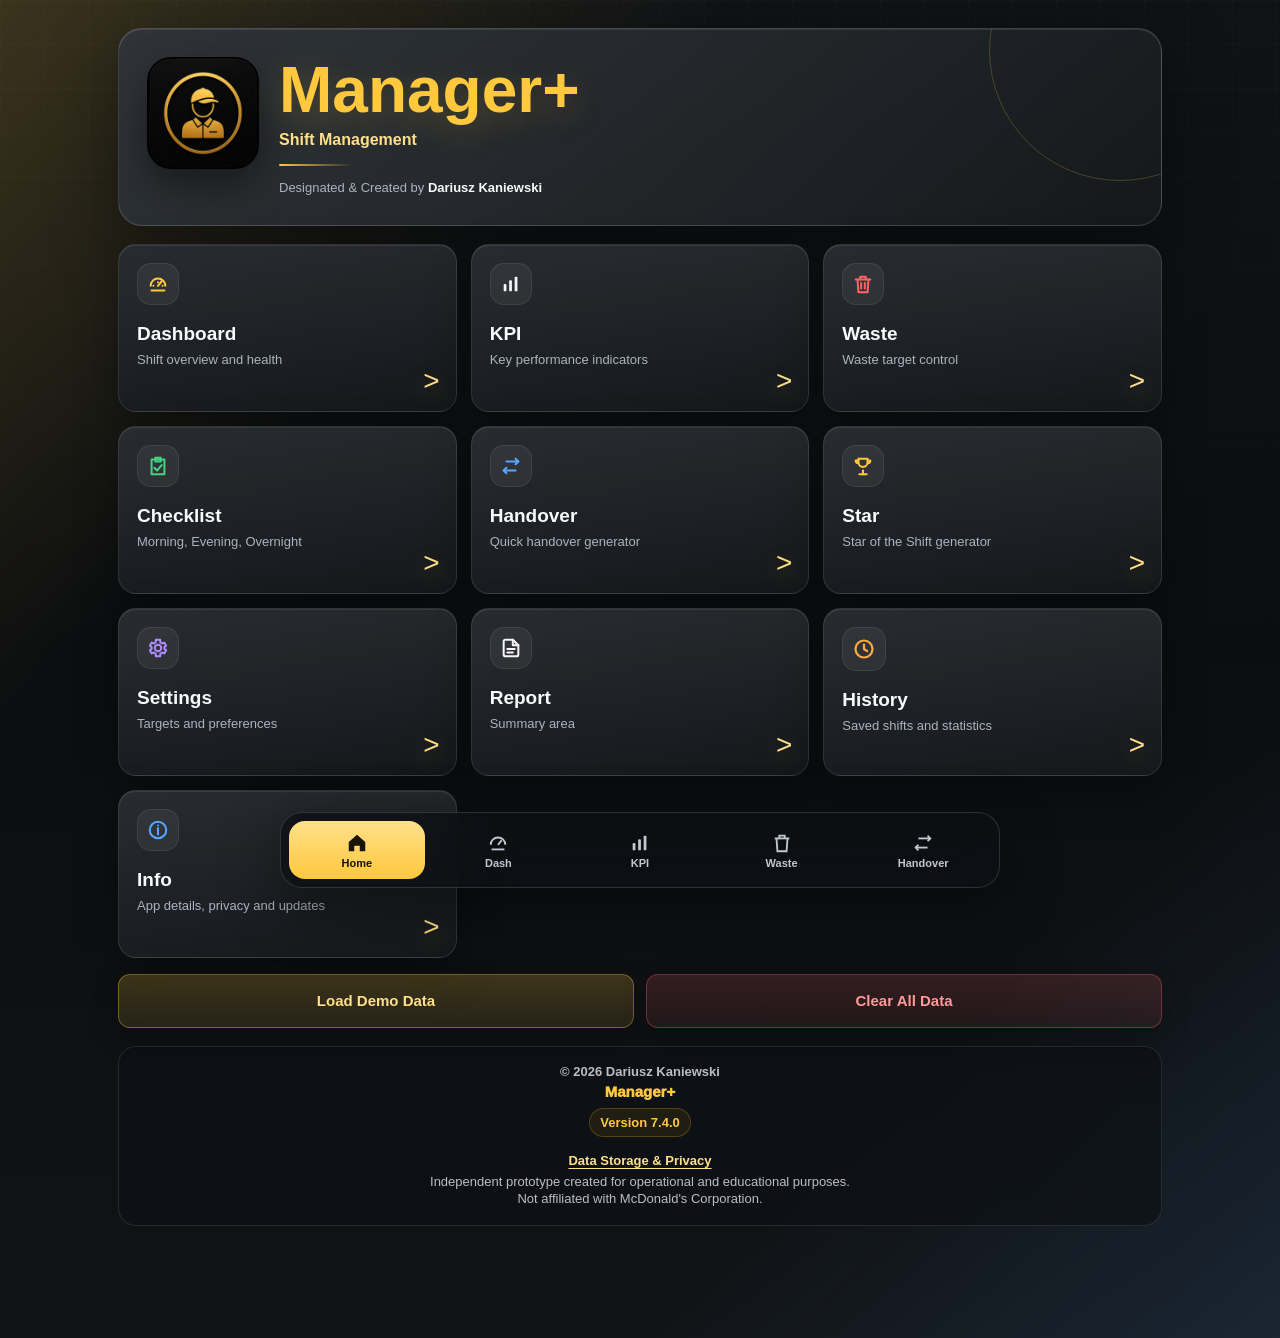
==== commit bc997c39: "Update 7.4.0" ====
--- a/index.html
+++ b/index.html
@@ -23,7 +23,7 @@
 <meta name="apple-mobile-web-app-status-bar-style" content="black-translucent">
 <meta name="apple-mobile-web-app-title" content="Manager+">
 <meta name="application-name" content="Manager+">
-<meta name="manager-plus-version" content="7.2.3">
+<meta name="manager-plus-version" content="7.4.0">
 <meta name="format-detection" content="telephone=no">
 <meta name="msapplication-TileColor" content="#0b0d0f">
 <meta name="msapplication-TileImage" content="icon-144.png">
@@ -41,6 +41,7 @@
 <input class="navRadio" type="radio" name="screen" id="settings">
 <input class="navRadio" type="radio" name="screen" id="report">
 <input class="navRadio" type="radio" name="screen" id="history">
+<input class="navRadio" type="radio" name="screen" id="info">
 
 <div class="app">
 <section id="homeScreen" class="screen">
@@ -59,20 +60,18 @@
 <label class="tile" for="star"><svg class="yellow" viewBox="0 0 24 24" fill="none" stroke="currentColor" stroke-width="2.2" stroke-linecap="round" stroke-linejoin="round"><path d="M8 21h8"/><path d="M12 17v4"/><path d="M7 4h10v4a5 5 0 0 1-10 0z"/><path d="M7 6H4a3 3 0 0 0 3 3"/><path d="M17 6h3a3 3 0 0 1-3 3"/></svg><h2>Star</h2><p>Star of the Shift generator</p><div class="arrow">&rsaquo;</div></label>
 <label class="tile" for="settings"><svg class="purple" viewBox="0 0 24 24" fill="none" stroke="currentColor" stroke-width="2.2" stroke-linecap="round" stroke-linejoin="round"><circle cx="12" cy="12" r="3.5"/><path d="M19 12a7 7 0 0 0-.1-1l2-1.5-2-3.4-2.4 1a7 7 0 0 0-1.8-1L14.4 3h-4.8l-.3 3.1a7 7 0 0 0-1.8 1l-2.4-1-2 3.4 2 1.5a7 7 0 0 0 0 2l-2 1.5 2 3.4 2.4-1a7 7 0 0 0 1.8 1l.3 3.1h4.8l.3-3.1a7 7 0 0 0 1.8-1l2.4 1 2-3.4-2-1.5c.1-.3.1-.7.1-1z"/></svg><h2>Settings</h2><p>Targets and preferences</p><div class="arrow">&rsaquo;</div></label>
 <label class="tile" for="report"><svg class="white" viewBox="0 0 24 24" fill="none" stroke="currentColor" stroke-width="2.2" stroke-linecap="round" stroke-linejoin="round"><path d="M14 3H6a2 2 0 0 0-2 2v14a2 2 0 0 0 2 2h12a2 2 0 0 0 2-2V9z"/><path d="M14 3v6h6"/><path d="M8 13h8"/><path d="M8 17h6"/></svg><h2>Report</h2><p>Summary area</p><div class="arrow">&rsaquo;</div></label><label class="tile" for="history"><svg class="orange" viewBox="0 0 24 24" fill="none" stroke="currentColor" stroke-width="2.2" stroke-linecap="round" stroke-linejoin="round"><path d="M3 12a9 9 0 1 0 3-6.7"/><path d="M3 4v6h6"/><path d="M12 7v5l3 2"/><path d="M8 18h8"/></svg><h2>History</h2><p>Saved shifts and statistics</p><div class="arrow">&rsaquo;</div></label>
+<label class="tile" for="info"><svg class="blue" viewBox="0 0 24 24" fill="none" stroke="currentColor" stroke-width="2.2" stroke-linecap="round" stroke-linejoin="round"><circle cx="12" cy="12" r="9"/><path d="M12 10v7"/><path d="M12 7h.01"/></svg><h2>Info</h2><p>App details, privacy and updates</p><div class="arrow">&rsaquo;</div></label>
 </main>
 <div class="homeControls">
   <button id="btnLoadDemo" class="generateBtn" type="button" onclick="amTouchLoadDemo(this)" ontouchend="amTouchLoadDemo(this); return false;">Load Demo Data</button>
   <button id="btnClearData" class="resetBtn" type="button" onclick="amTouchClearData(this)" ontouchend="amTouchClearData(this); return false;">Clear All Data</button>
 </div>
 <div id="homeActionStatus" class="coachBox" style="display:none;margin-top:0"></div>
-<section class="appInfo" aria-label="About Manager+">
-<h2>About Manager+</h2>
-<p><strong>Manager+</strong> is a shift management PWA for tracking KPI health, waste, checklists, handovers, reports and saved shift history in one place.</p>
-</section>
 <footer class="footer">
 <strong>&copy; 2026 Dariusz Kaniewski</strong><br>
 <span class="brand">Manager+</span><br>
-<span class="prototype">Version <span id="appVersion">7.2.3</span></span><br>
+<span class="prototype">Version <span id="appVersion">7.4.0</span></span><br>
+<label class="footerInfoLink" for="info">Data Storage & Privacy</label><br>
 Independent prototype created for operational and educational purposes.<br>
 Not affiliated with McDonald's Corporation.
 </footer>
@@ -106,6 +105,13 @@
 <section id="settingsScreen" class="screen"><label class="backLabel" for="home">Back Home</label><div class="screenCard"><div class="screenTitle"><svg class="purple" viewBox="0 0 24 24" fill="none" stroke="currentColor" stroke-width="2.2" stroke-linecap="round" stroke-linejoin="round"><circle cx="12" cy="12" r="3.5"/><path d="M19 12a7 7 0 0 0-.1-1l2-1.5-2-3.4-2.4 1a7 7 0 0 0-1.8-1L14.4 3h-4.8l-.3 3.1a7 7 0 0 0-1.8 1l-2.4-1-2 3.4 2 1.5a7 7 0 0 0 0 2l-2 1.5 2 3.4 2.4-1a7 7 0 0 0 1.8 1l.3 3.1h4.8l.3-3.1a7 7 0 0 0 1.8-1l2.4 1 2-3.4-2-1.5c.1-.3.1-.7.1-1z"/></svg><h2>Settings</h2></div>
 
 <div class="settingsSection">
+<h3>Language</h3>
+<div class="grid">
+<div><label class="fieldLabel">App Language</label><select id="app_language"><option value="en">English</option><option value="pl">Polski</option></select></div>
+</div>
+</div>
+
+<div class="settingsSection">
 <h3>Restaurant Profile</h3>
 <div class="grid">
 <div><label class="fieldLabel">Restaurant Name</label><input id="restaurant_name" type="text" placeholder="e.g. Kylemore Road"></div>
@@ -141,6 +147,19 @@
 </div></section>
 
 <section id="historyScreen" class="screen"><label class="backLabel" for="home">Back Home</label><div class="screenCard"><div class="screenTitle"><svg class="orange" viewBox="0 0 24 24" fill="none" stroke="currentColor" stroke-width="2.2" stroke-linecap="round" stroke-linejoin="round"><path d="M3 12a9 9 0 1 0 3-6.7"/><path d="M3 4v6h6"/><path d="M12 7v5l3 2"/><path d="M8 18h8"/></svg><h2>History</h2></div><p style="color:var(--muted);line-height:1.45">Save completed shifts, review previous reports and compare basic performance over time.</p><div id="history_stats" class="historyStats"></div><button class="generateBtn" type="button" onclick="saveShiftToHistory()">Save Current Shift</button><button class="generateBtn" type="button" onclick="exportHistoryToFile()">Export History to File</button><button class="generateBtn" type="button" onclick="document.getElementById('managerplus_history_file').click()">Load History from File</button><input id="managerplus_history_file" type="file" accept="application/json,.json" style="display:none" onchange="importHistoryFromFile(event)"><button class="resetBtn" type="button" onclick="clearShiftHistory()">Clear History</button><label class="fieldLabel">Saved Shifts</label><div id="history_list" class="coachBox">No saved shifts yet.</div></div></section>
+
+<section id="infoScreen" class="screen"><label class="backLabel" for="home">Back Home</label><div class="screenCard infoScreenCard"><div class="screenTitle"><svg class="blue" viewBox="0 0 24 24" fill="none" stroke="currentColor" stroke-width="2.2" stroke-linecap="round" stroke-linejoin="round"><circle cx="12" cy="12" r="9"/><path d="M12 10v7"/><path d="M12 7h.01"/></svg><h2>Info</h2></div>
+<div class="infoHero">
+<h3>Manager+ Shift Management</h3>
+<p>Manager+ is a progressive web app designed to support shift leaders with KPI checks, waste control, checklists, handovers, reports and saved shift history in one focused workspace.</p>
+</div>
+<div class="infoGrid">
+<section class="infoPanel"><h3>About The App</h3><ul class="infoList"><li>Works as an installable PWA on supported browsers and mobile devices.</li><li>Designed for fast shift reviews, not for official corporate reporting.</li><li>Created as an independent operational and educational prototype by Dariusz Kaniewski.</li><li>Not affiliated with McDonald's Corporation.</li></ul></section>
+<section class="infoPanel"><h3>Data Storage & Privacy</h3><p>Manager+ stores shift data locally in this browser or installed app using local storage. Data is not sent to any Manager+ server and is not shared with third parties by this app.</p><ul class="infoList"><li>Saved data may include KPI values, waste values, checklist status, manager name, restaurant name, generated reports and history records.</li><li>You can remove stored data using Clear All Data or Clear History.</li><li>You can export and import history manually as a JSON file.</li><li>Clearing browser data, uninstalling the PWA, changing browser or using another device may remove or hide saved records.</li></ul></section>
+<section class="infoPanel"><h3>Useful Notes</h3><ul class="infoList"><li>For best results, install the app from your browser menu and use it from the same device.</li><li>Export History regularly if you want a backup outside the browser.</li><li>Targets and checklist tasks can be adjusted in Settings.</li><li>Offline support depends on the browser cache after the app has loaded at least once.</li></ul></section>
+<section class="infoPanel"><h3>Latest Updates</h3><ol class="updateList"><li><strong>7.3.0</strong> - Added Info, Data Storage & Privacy and latest updates.</li><li><strong>7.2.3</strong> - Cleaned remaining text encoding issues after splitting the app files.</li><li><strong>7.2.0</strong> - Split the project into separate HTML, CSS and JavaScript files.</li><li><strong>7.1.0</strong> - Refined the amber Manager+ header, footer version and changelog.</li></ol></section>
+</div>
+</div></section>
 </div>
 
 <nav class="bottomNav"><label class="navItem" for="home"><svg viewBox="0 0 24 24" fill="currentColor"><path d="M3 11l9-8 9 8v10h-6v-6H9v6H3z"/></svg>Home</label><label class="navItem" for="dash"><svg viewBox="0 0 24 24" fill="none" stroke="currentColor" stroke-width="2"><path d="M4 14a8 8 0 0 1 16 0"/><path d="M12 14l4-5"/><path d="M5 19h14"/></svg>Dash</label><label class="navItem" for="kpi"><svg viewBox="0 0 24 24" fill="currentColor"><rect x="4" y="12" width="3" height="8" rx="1"/><rect x="10" y="8" width="3" height="12" rx="1"/><rect x="16" y="4" width="3" height="16" rx="1"/></svg>KPI</label><label class="navItem" for="waste"><svg viewBox="0 0 24 24" fill="none" stroke="currentColor" stroke-width="2"><path d="M4 7h16"/><path d="M6 7l1 14h10l1-14"/><path d="M9 7V4h6v3"/></svg>Waste</label><label class="navItem" for="handover"><svg viewBox="0 0 24 24" fill="none" stroke="currentColor" stroke-width="2"><path d="M7 7h13"/><path d="M17 4l3 3-3 3"/><path d="M17 17H4"/><path d="M7 14l-3 3 3 3"/></svg>Handover</label></nav>
--- a/styles.css
+++ b/styles.css
@@ -57,7 +57,7 @@
 .footer{margin-top:18px;padding:20px 16px;border:1px solid rgba(255,188,13,.18);border-radius:26px;background:linear-gradient(180deg,#101010,#050505);color:#bdbdc4;text-align:center;font-size:13px;line-height:1.45}.footer .brand{color:var(--yellow);font-weight:900}.prototype{display:inline-block;margin:8px 0;padding:6px 11px;border-radius:999px;background:rgba(255,188,13,.08);border:1px solid rgba(255,188,13,.24);color:var(--yellow);font-weight:900}
 .bottomNav{position:fixed;left:50%;bottom:12px;transform:translateX(-50%);width:min(820px,calc(100% - 20px));background:rgba(15,15,15,.9);border:1px solid rgba(255,255,255,.12);border-radius:26px;padding:9px;backdrop-filter:blur(18px);-webkit-backdrop-filter:blur(18px);box-shadow:0 24px 70px rgba(0,0,0,.75);display:grid;grid-template-columns:repeat(5,1fr);gap:6px;z-index:50}
 .navItem{text-align:center;color:#aaaab0;font-size:11px;font-weight:800;border-radius:16px;padding:8px 4px;cursor:pointer;-webkit-tap-highlight-color:transparent}.navItem svg{width:22px;height:22px;display:block;margin:0 auto 3px}
-#home:checked ~ .app #homeScreen,#dash:checked ~ .app #dashboardScreen,#kpi:checked ~ .app #kpiScreen,#waste:checked ~ .app #wasteScreen,#checklist:checked ~ .app #checklistScreen,#handover:checked ~ .app #handoverScreen,#star:checked ~ .app #starScreen,#settings:checked ~ .app #settingsScreen,#report:checked ~ .app #reportScreen,#history:checked ~ .app #historyScreen{display:block}
+#home:checked ~ .app #homeScreen,#dash:checked ~ .app #dashboardScreen,#kpi:checked ~ .app #kpiScreen,#waste:checked ~ .app #wasteScreen,#checklist:checked ~ .app #checklistScreen,#handover:checked ~ .app #handoverScreen,#star:checked ~ .app #starScreen,#settings:checked ~ .app #settingsScreen,#report:checked ~ .app #reportScreen,#history:checked ~ .app #historyScreen,#info:checked ~ .app #infoScreen{display:block}
 #home:checked ~ .bottomNav label[for="home"],#dash:checked ~ .bottomNav label[for="dash"],#kpi:checked ~ .bottomNav label[for="kpi"],#waste:checked ~ .bottomNav label[for="waste"],#handover:checked ~ .bottomNav label[for="handover"]{color:var(--yellow);background:rgba(255,188,13,.08)}
 @media(min-width:680px){.tiles{grid-template-columns:repeat(4,1fr)}.grid{grid-template-columns:repeat(2,1fr)}}
 @media(max-width:430px){h1{font-size:34px}.logo{width:118px;height:94px}.subtitle{font-size:21px}.tile{min-height:154px}.stationBox{grid-template-columns:1fr}}
@@ -598,5 +598,57 @@
   height:38px;
   margin-bottom:0;
   background-size:22px 22px;
-}
+}
+
+.footerInfoLink{
+  display:inline-block;
+  margin:8px 0 4px;
+  color:var(--yellow2);
+  font-weight:900;
+  cursor:pointer;
+  text-decoration:underline;
+  text-underline-offset:3px;
+}
+.footerInfoLink:hover{color:var(--yellow)}
+.infoScreenCard{max-width:980px;margin:0 auto}
+.infoHero{
+  margin:18px 0;
+  padding:18px;
+  border-radius:18px;
+  background:linear-gradient(180deg,rgba(255,200,61,.12),rgba(255,255,255,.035));
+  border:1px solid rgba(255,200,61,.2);
+}
+.infoHero h3,.infoPanel h3{
+  margin:0 0 10px;
+  color:var(--yellow);
+  font-size:18px;
+}
+.infoHero p,.infoPanel p{
+  margin:0;
+  color:var(--muted);
+  line-height:1.55;
+}
+.infoGrid{
+  display:grid;
+  grid-template-columns:repeat(2,minmax(0,1fr));
+  gap:14px;
+}
+.infoPanel{
+  padding:18px;
+  border-radius:18px;
+  background:rgba(13,17,21,.82);
+  border:1px solid rgba(255,255,255,.1);
+}
+.infoList,.updateList{
+  margin:0;
+  padding-left:20px;
+  color:var(--muted);
+  line-height:1.55;
+}
+.infoList li,.updateList li{margin:7px 0}
+.updateList strong{color:var(--text)}
+@media(max-width:720px){
+  .infoGrid{grid-template-columns:1fr}
+}
+#info:checked ~ .app #infoScreen{display:block}
 
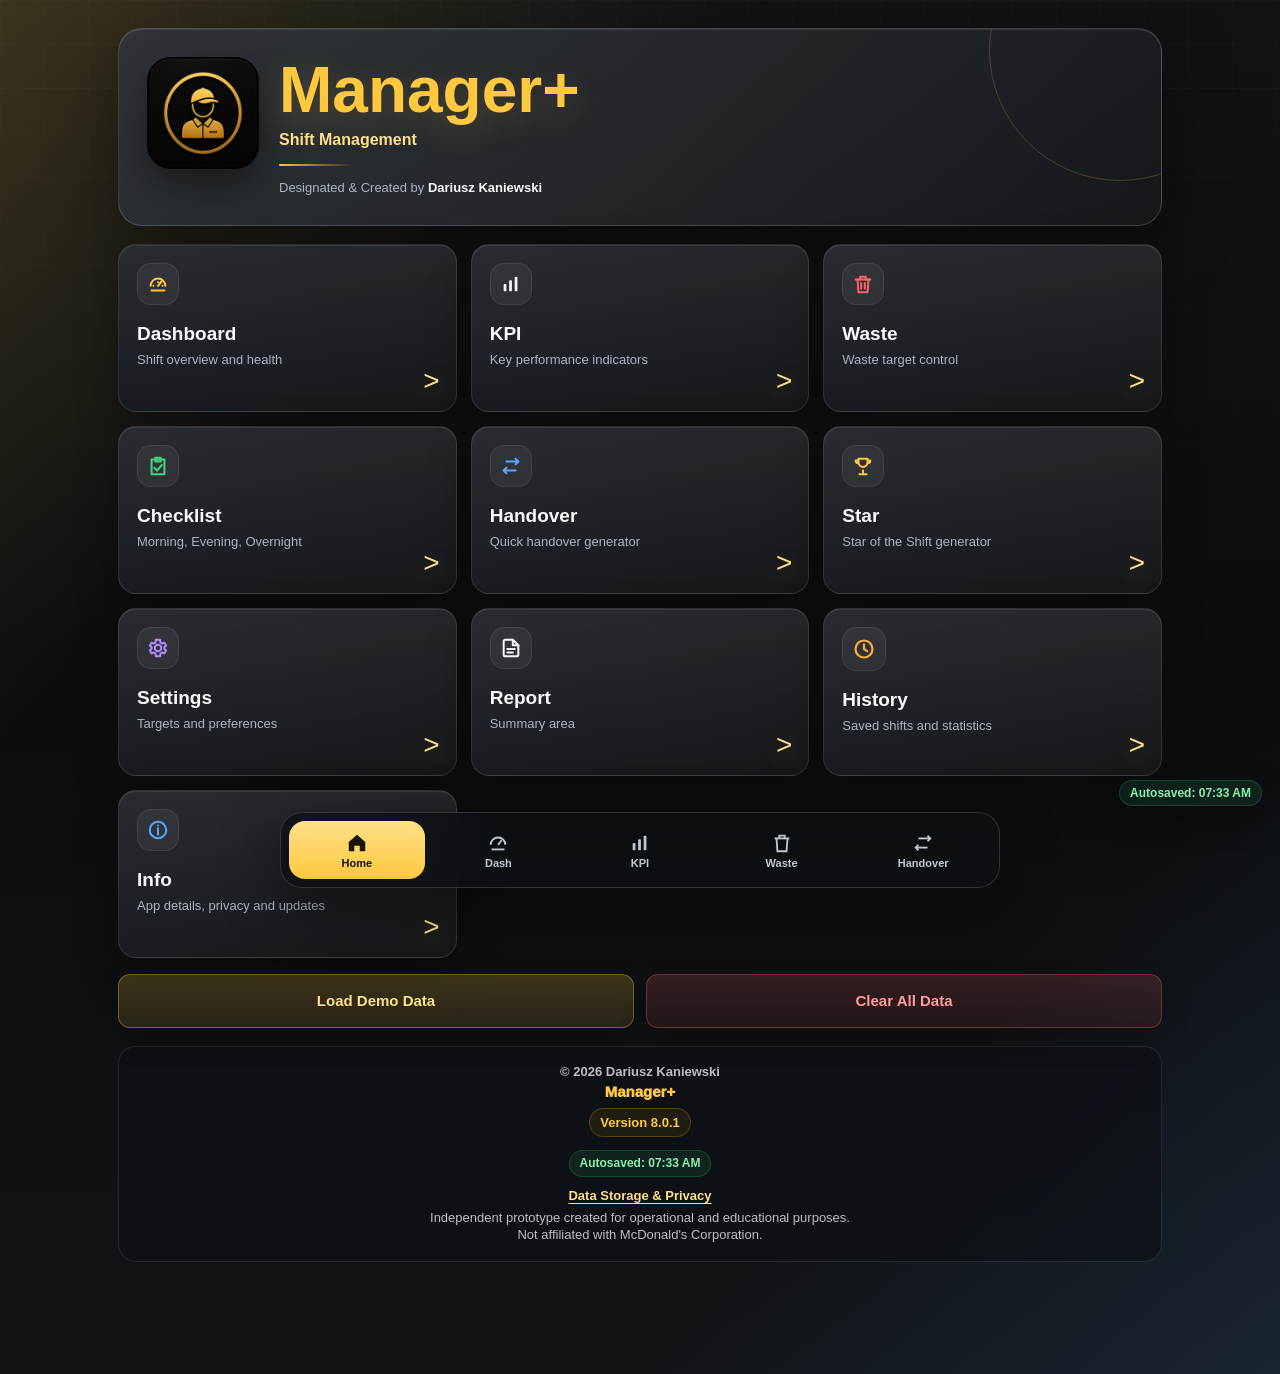
==== commit 291ba6e8: "Update to 8.0.1" ====
--- a/index.html
+++ b/index.html
@@ -23,7 +23,7 @@
 <meta name="apple-mobile-web-app-status-bar-style" content="black-translucent">
 <meta name="apple-mobile-web-app-title" content="Manager+">
 <meta name="application-name" content="Manager+">
-<meta name="manager-plus-version" content="7.4.0">
+<meta name="manager-plus-version" content="8.0.1">
 <meta name="format-detection" content="telephone=no">
 <meta name="msapplication-TileColor" content="#0b0d0f">
 <meta name="msapplication-TileImage" content="icon-144.png">
@@ -70,7 +70,8 @@
 <footer class="footer">
 <strong>&copy; 2026 Dariusz Kaniewski</strong><br>
 <span class="brand">Manager+</span><br>
-<span class="prototype">Version <span id="appVersion">7.4.0</span></span><br>
+<span class="prototype">Version <span id="appVersion">8.0.1</span></span><br>
+<span id="autosave_status" class="autosaveStatus">Autosave ready</span><br>
 <label class="footerInfoLink" for="info">Data Storage & Privacy</label><br>
 Independent prototype created for operational and educational purposes.<br>
 Not affiliated with McDonald's Corporation.
@@ -111,6 +112,24 @@
 </div>
 </div>
 
+<div class="settingsSection appDataSection">
+<h3>Data</h3>
+<p class="sectionNote">Local autosave, history and export status for this device.</p>
+<label class="toggleRow" for="auto_save_toggle">
+<span><strong data-autosave-title>Autosave</strong><small data-autosave-note>Automatically save field changes on this device.</small></span>
+<input id="auto_save_toggle" type="checkbox" checked>
+<span class="toggleSwitch" aria-hidden="true"></span>
+</label>
+<div class="statusGrid">
+<div class="statusItem"><small data-status-label="version">Version</small><strong data-status="version">8.0.1 Stable</strong></div>
+<div class="statusItem"><small data-status-label="autosave">Autosave</small><strong data-status="autosave">Active</strong></div>
+<div class="statusItem"><small data-status-label="lastSaved">Last saved</small><strong data-status="lastSaved">Not yet</strong></div>
+<div class="statusItem"><small data-status-label="history">History records</small><strong data-status="history">0</strong></div>
+<div class="statusItem"><small data-status-label="lastExport">Last export</small><strong data-status="lastExport">Never</strong></div>
+<div class="statusItem"><small data-status-label="storage">Storage</small><strong data-status="storage">This device</strong></div>
+</div>
+</div>
+
 <div class="settingsSection">
 <h3>Restaurant Profile</h3>
 <div class="grid">
@@ -154,15 +173,17 @@
 <p>Manager+ is a progressive web app designed to support shift leaders with KPI checks, waste control, checklists, handovers, reports and saved shift history in one focused workspace.</p>
 </div>
 <div class="infoGrid">
+<section class="infoPanel"><h3>Data & App Status</h3><div class="statusGrid"><div class="statusItem"><small data-status-label="version">Version</small><strong data-status="version">8.0.1 Stable</strong></div><div class="statusItem"><small data-status-label="autosave">Autosave</small><strong data-status="autosave">Active</strong></div><div class="statusItem"><small data-status-label="lastSaved">Last saved</small><strong data-status="lastSaved">Not yet</strong></div><div class="statusItem"><small data-status-label="history">History records</small><strong data-status="history">0</strong></div><div class="statusItem"><small data-status-label="lastExport">Last export</small><strong data-status="lastExport">Never</strong></div><div class="statusItem"><small data-status-label="storage">Storage</small><strong data-status="storage">This device</strong></div></div></section>
 <section class="infoPanel"><h3>About The App</h3><ul class="infoList"><li>Works as an installable PWA on supported browsers and mobile devices.</li><li>Designed for fast shift reviews, not for official corporate reporting.</li><li>Created as an independent operational and educational prototype by Dariusz Kaniewski.</li><li>Not affiliated with McDonald's Corporation.</li></ul></section>
 <section class="infoPanel"><h3>Data Storage & Privacy</h3><p>Manager+ stores shift data locally in this browser or installed app using local storage. Data is not sent to any Manager+ server and is not shared with third parties by this app.</p><ul class="infoList"><li>Saved data may include KPI values, waste values, checklist status, manager name, restaurant name, generated reports and history records.</li><li>You can remove stored data using Clear All Data or Clear History.</li><li>You can export and import history manually as a JSON file.</li><li>Clearing browser data, uninstalling the PWA, changing browser or using another device may remove or hide saved records.</li></ul></section>
 <section class="infoPanel"><h3>Useful Notes</h3><ul class="infoList"><li>For best results, install the app from your browser menu and use it from the same device.</li><li>Export History regularly if you want a backup outside the browser.</li><li>Targets and checklist tasks can be adjusted in Settings.</li><li>Offline support depends on the browser cache after the app has loaded at least once.</li></ul></section>
-<section class="infoPanel"><h3>Latest Updates</h3><ol class="updateList"><li><strong>7.3.0</strong> - Added Info, Data Storage & Privacy and latest updates.</li><li><strong>7.2.3</strong> - Cleaned remaining text encoding issues after splitting the app files.</li><li><strong>7.2.0</strong> - Split the project into separate HTML, CSS and JavaScript files.</li><li><strong>7.1.0</strong> - Refined the amber Manager+ header, footer version and changelog.</li></ol></section>
+<section class="infoPanel"><h3>Latest Updates</h3><ol class="updateList"><li><strong>8.0.1</strong> - Added Autosave on/off control in Settings.</li><li><strong>8.0.0</strong> - Stable release with Data & App Status, backup visibility and final PWA polish.</li><li><strong>7.4.1</strong> - Added visible local autosave status.</li><li><strong>7.4.0</strong> - Added English/Polish language switch in Settings.</li></ol></section>
 </div>
 </div></section>
 </div>
 
 <nav class="bottomNav"><label class="navItem" for="home"><svg viewBox="0 0 24 24" fill="currentColor"><path d="M3 11l9-8 9 8v10h-6v-6H9v6H3z"/></svg>Home</label><label class="navItem" for="dash"><svg viewBox="0 0 24 24" fill="none" stroke="currentColor" stroke-width="2"><path d="M4 14a8 8 0 0 1 16 0"/><path d="M12 14l4-5"/><path d="M5 19h14"/></svg>Dash</label><label class="navItem" for="kpi"><svg viewBox="0 0 24 24" fill="currentColor"><rect x="4" y="12" width="3" height="8" rx="1"/><rect x="10" y="8" width="3" height="12" rx="1"/><rect x="16" y="4" width="3" height="16" rx="1"/></svg>KPI</label><label class="navItem" for="waste"><svg viewBox="0 0 24 24" fill="none" stroke="currentColor" stroke-width="2"><path d="M4 7h16"/><path d="M6 7l1 14h10l1-14"/><path d="M9 7V4h6v3"/></svg>Waste</label><label class="navItem" for="handover"><svg viewBox="0 0 24 24" fill="none" stroke="currentColor" stroke-width="2"><path d="M7 7h13"/><path d="M17 4l3 3-3 3"/><path d="M17 17H4"/><path d="M7 14l-3 3 3 3"/></svg>Handover</label></nav>
+<div id="autosave_status_global" class="autosaveStatus autosaveFloating">Autosave ready</div>
 
 <script src="app.js"></script>
 
--- a/styles.css
+++ b/styles.css
@@ -610,6 +610,33 @@
   text-underline-offset:3px;
 }
 .footerInfoLink:hover{color:var(--yellow)}
+.autosaveStatus{
+  display:inline-block;
+  margin:6px 0 2px;
+  padding:5px 10px;
+  border-radius:999px;
+  background:rgba(48,211,128,.1);
+  border:1px solid rgba(48,211,128,.2);
+  color:#86efac;
+  font-size:12px;
+  font-weight:900;
+}
+.autosaveFloating{
+  position:fixed;
+  right:18px;
+  bottom:92px;
+  z-index:55;
+  box-shadow:0 12px 32px rgba(0,0,0,.34);
+  backdrop-filter:blur(12px);
+  -webkit-backdrop-filter:blur(12px);
+}
+@media(max-width:720px){
+  .autosaveFloating{
+    right:50%;
+    transform:translateX(50%);
+    bottom:86px;
+  }
+}
 .infoScreenCard{max-width:980px;margin:0 auto}
 .infoHero{
   margin:18px 0;
@@ -647,8 +674,94 @@
 }
 .infoList li,.updateList li{margin:7px 0}
 .updateList strong{color:var(--text)}
+.sectionNote{
+  margin:0 0 14px;
+  color:var(--muted);
+  line-height:1.5;
+}
+.toggleRow{
+  display:grid;
+  grid-template-columns:1fr auto;
+  align-items:center;
+  gap:14px;
+  margin:0 0 14px;
+  padding:14px;
+  border-radius:14px;
+  background:rgba(255,255,255,.045);
+  border:1px solid rgba(255,255,255,.08);
+  cursor:pointer;
+}
+.toggleRow strong{
+  display:block;
+  color:var(--text);
+  font-size:15px;
+}
+.toggleRow small{
+  display:block;
+  margin-top:4px;
+  color:var(--muted);
+  line-height:1.35;
+}
+.toggleRow input{
+  position:absolute;
+  opacity:0;
+  pointer-events:none;
+}
+.toggleSwitch{
+  position:relative;
+  width:52px;
+  height:30px;
+  border-radius:999px;
+  background:rgba(255,255,255,.14);
+  border:1px solid rgba(255,255,255,.12);
+  transition:.2s ease;
+}
+.toggleSwitch::after{
+  content:"";
+  position:absolute;
+  top:4px;
+  left:4px;
+  width:20px;
+  height:20px;
+  border-radius:50%;
+  background:#d7dce2;
+  transition:.2s ease;
+}
+.toggleRow input:checked + .toggleSwitch{
+  background:rgba(48,211,128,.22);
+  border-color:rgba(48,211,128,.35);
+}
+.toggleRow input:checked + .toggleSwitch::after{
+  transform:translateX(22px);
+  background:#86efac;
+}
+.statusGrid{
+  display:grid;
+  grid-template-columns:repeat(2,minmax(0,1fr));
+  gap:10px;
+}
+.statusItem{
+  min-height:74px;
+  padding:13px;
+  border-radius:12px;
+  background:rgba(255,255,255,.045);
+  border:1px solid rgba(255,255,255,.08);
+}
+.statusItem small{
+  display:block;
+  margin-bottom:7px;
+  color:var(--muted);
+  font-size:12px;
+  font-weight:800;
+}
+.statusItem strong{
+  display:block;
+  color:var(--text);
+  font-size:15px;
+  line-height:1.25;
+}
 @media(max-width:720px){
-  .infoGrid{grid-template-columns:1fr}
+  .infoGrid,.statusGrid{grid-template-columns:1fr}
 }
 #info:checked ~ .app #infoScreen{display:block}
 
